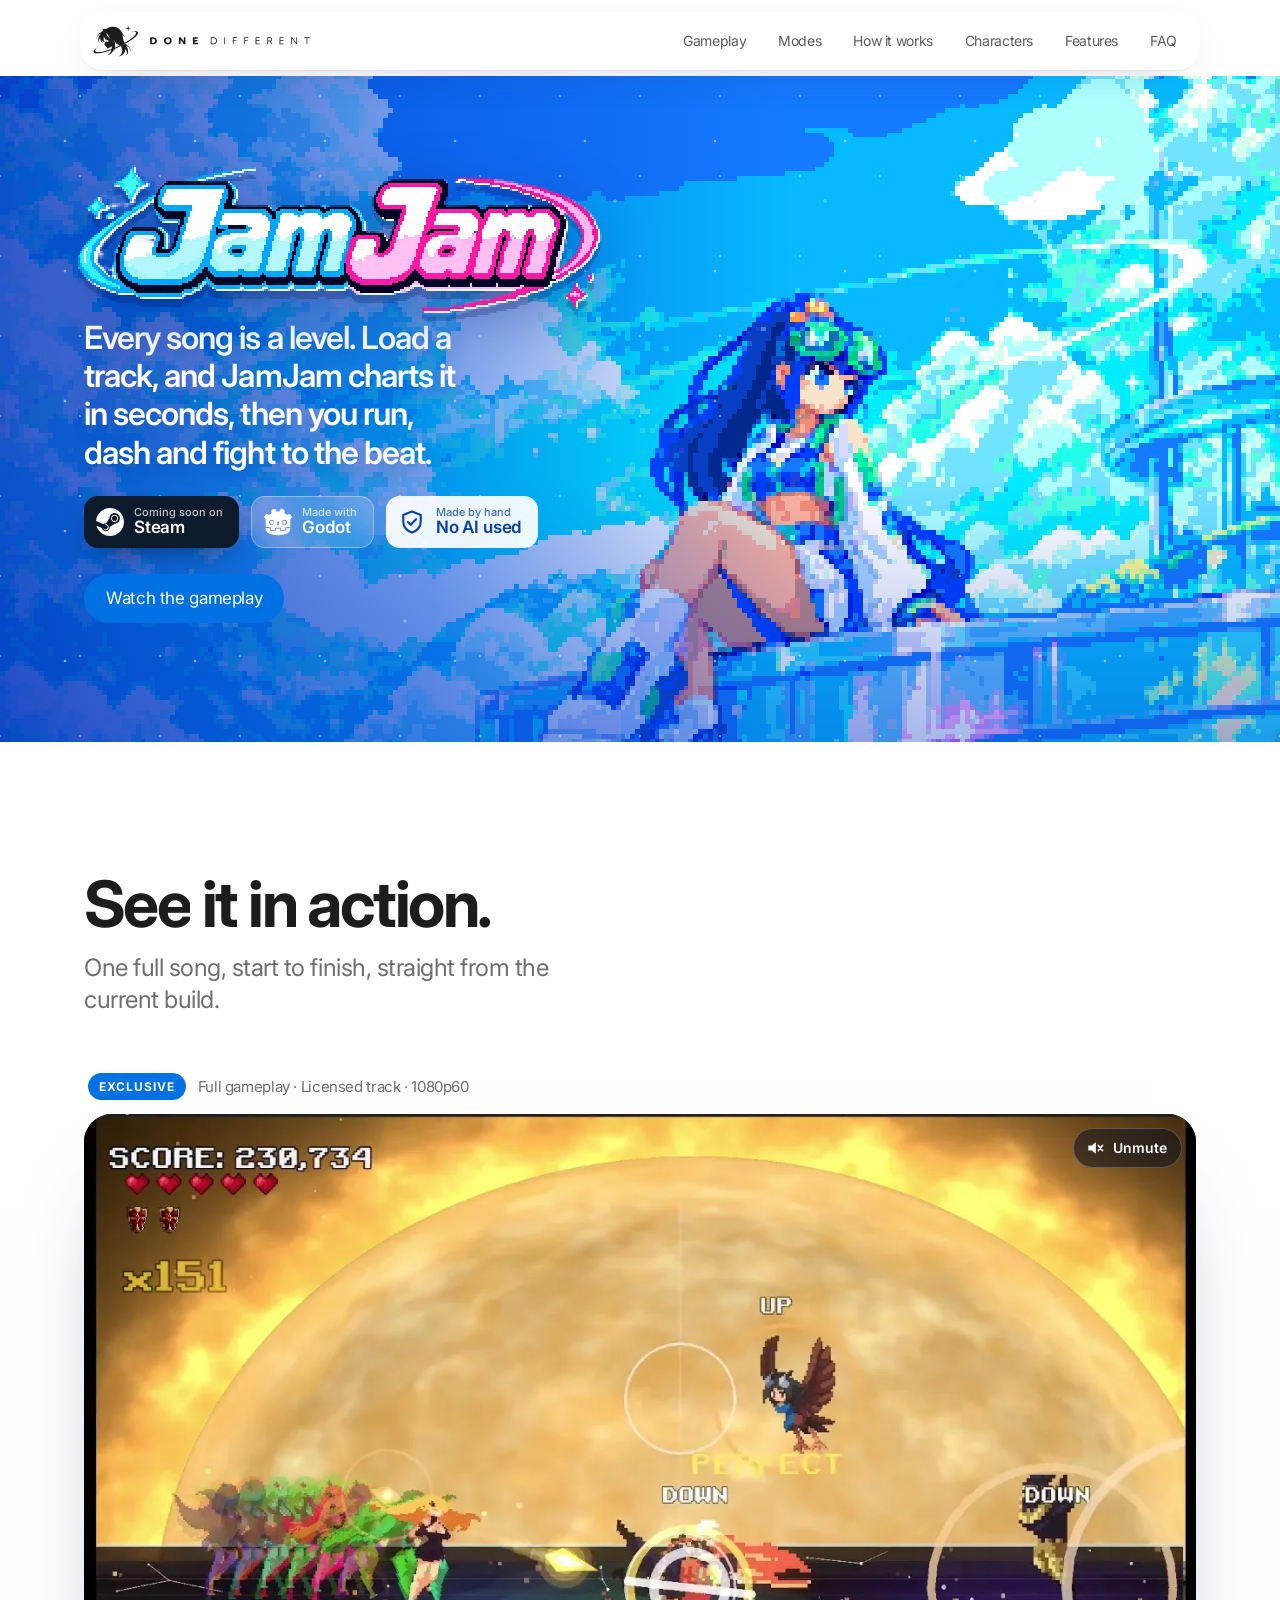
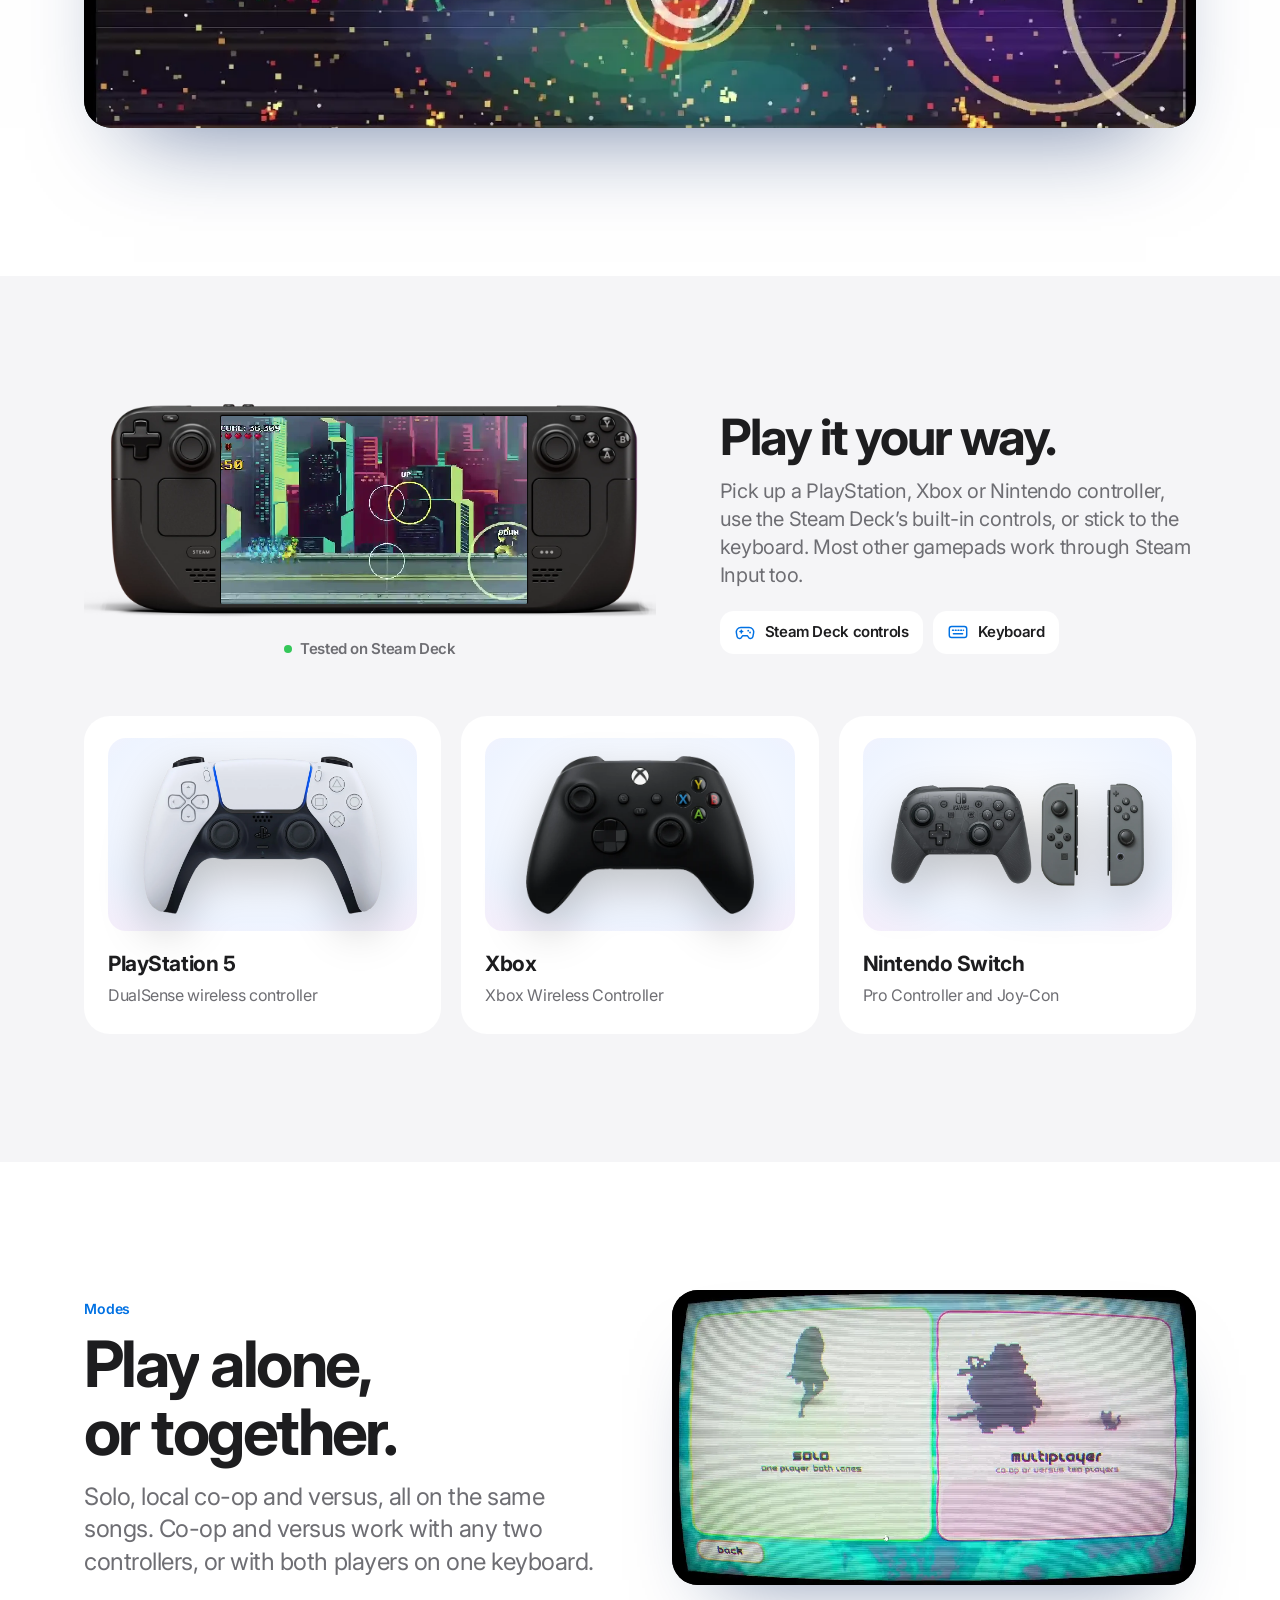
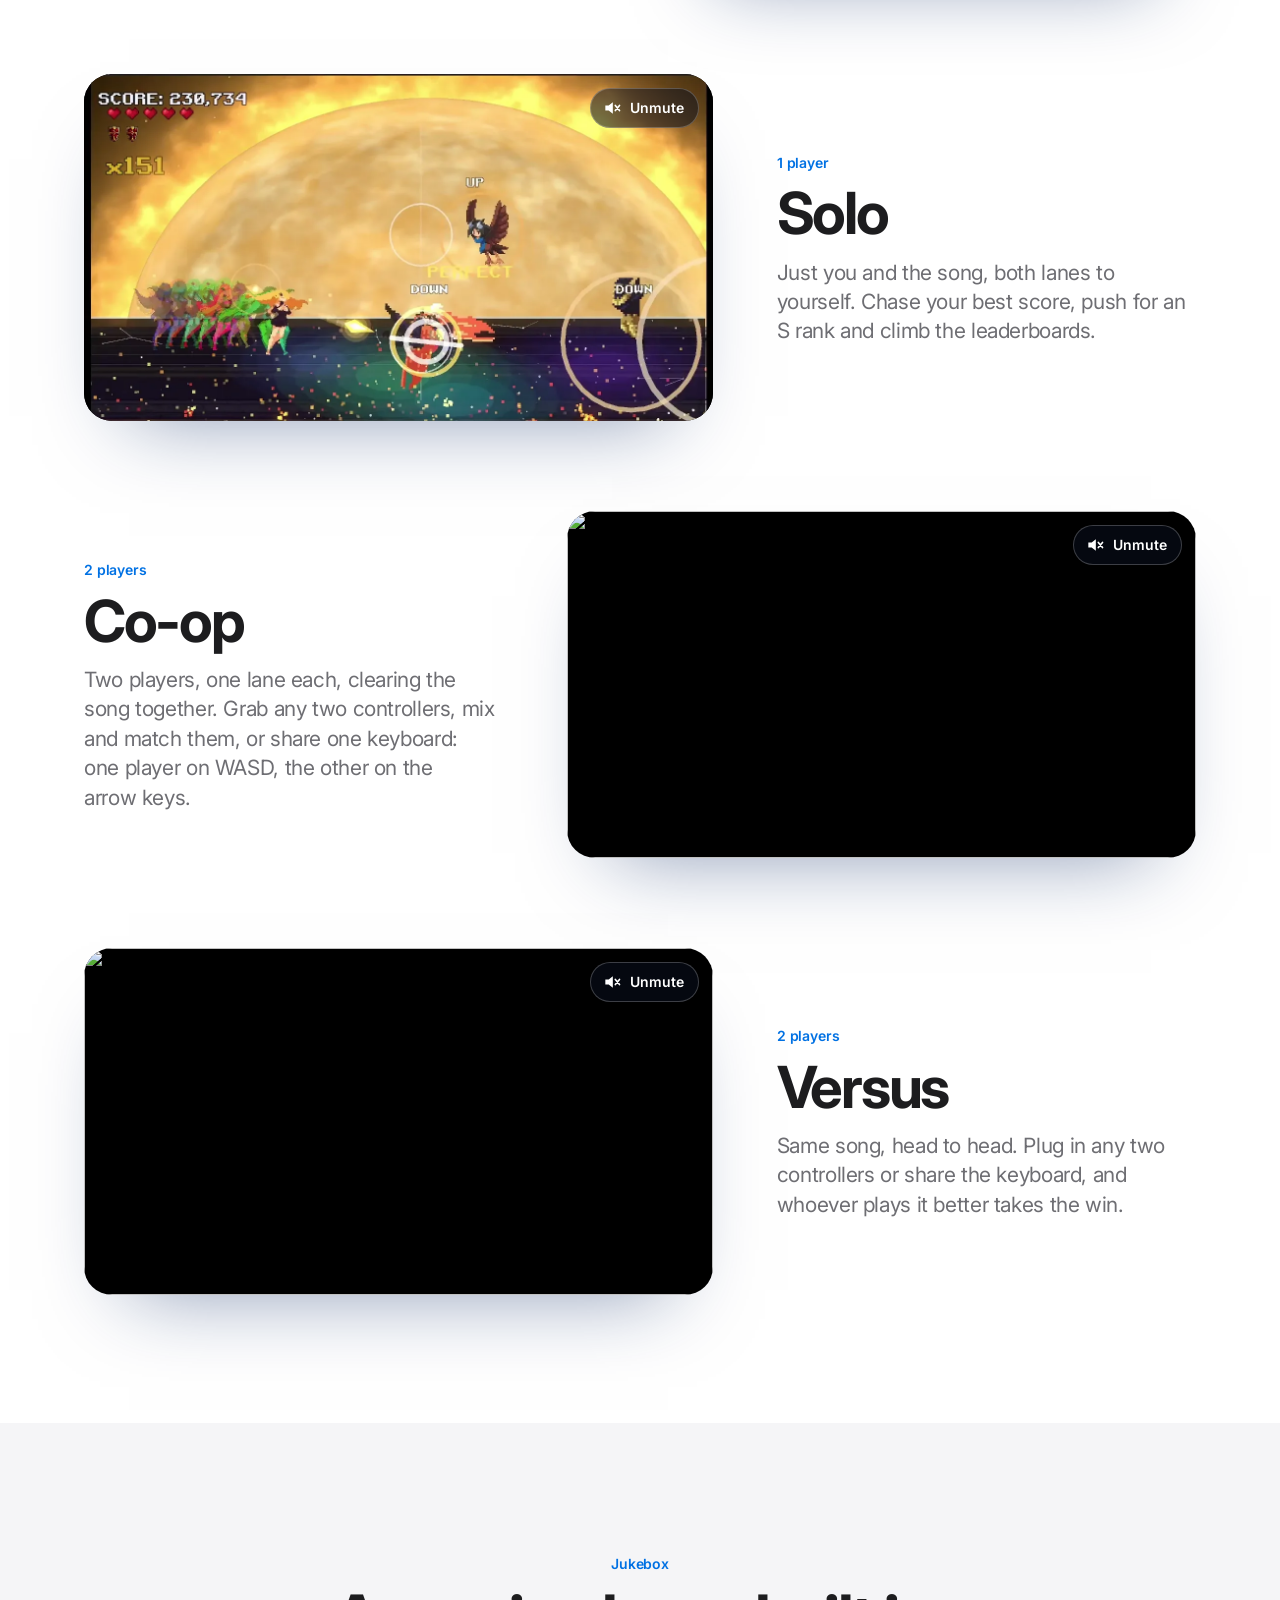
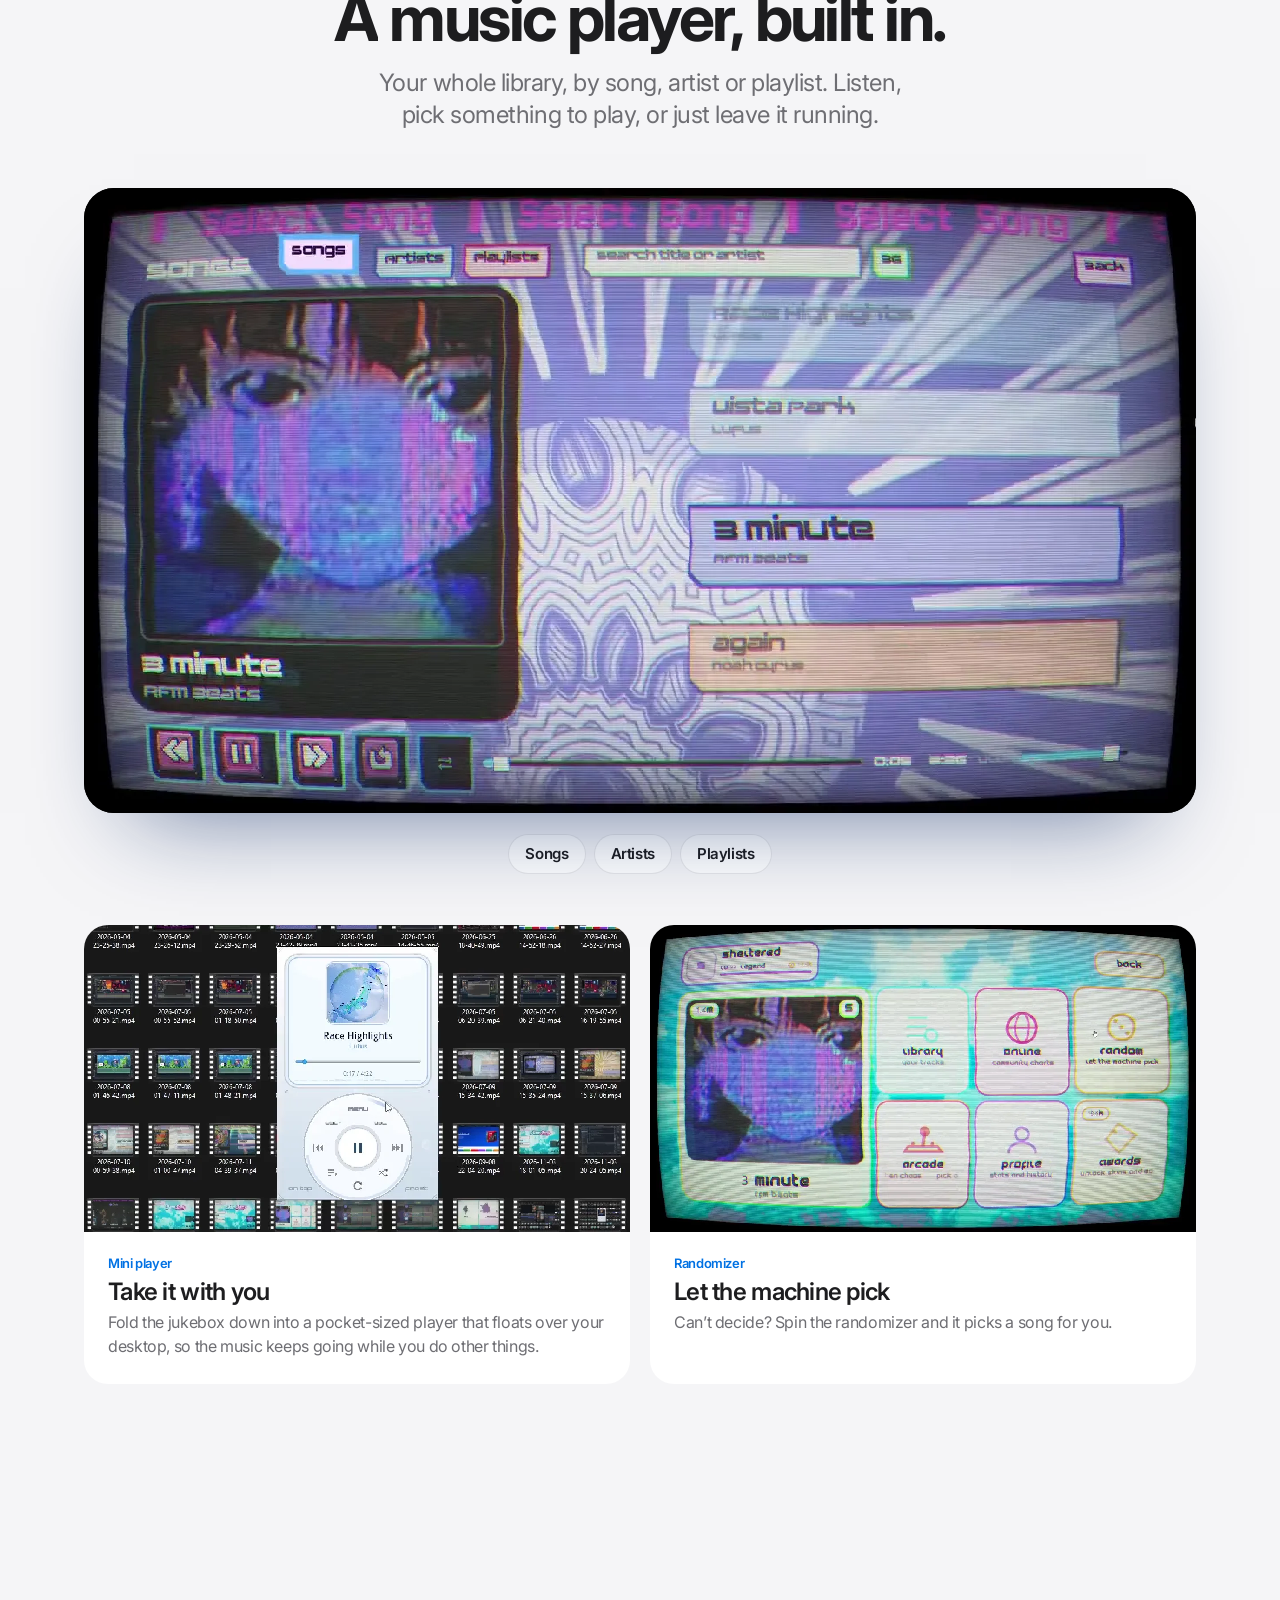
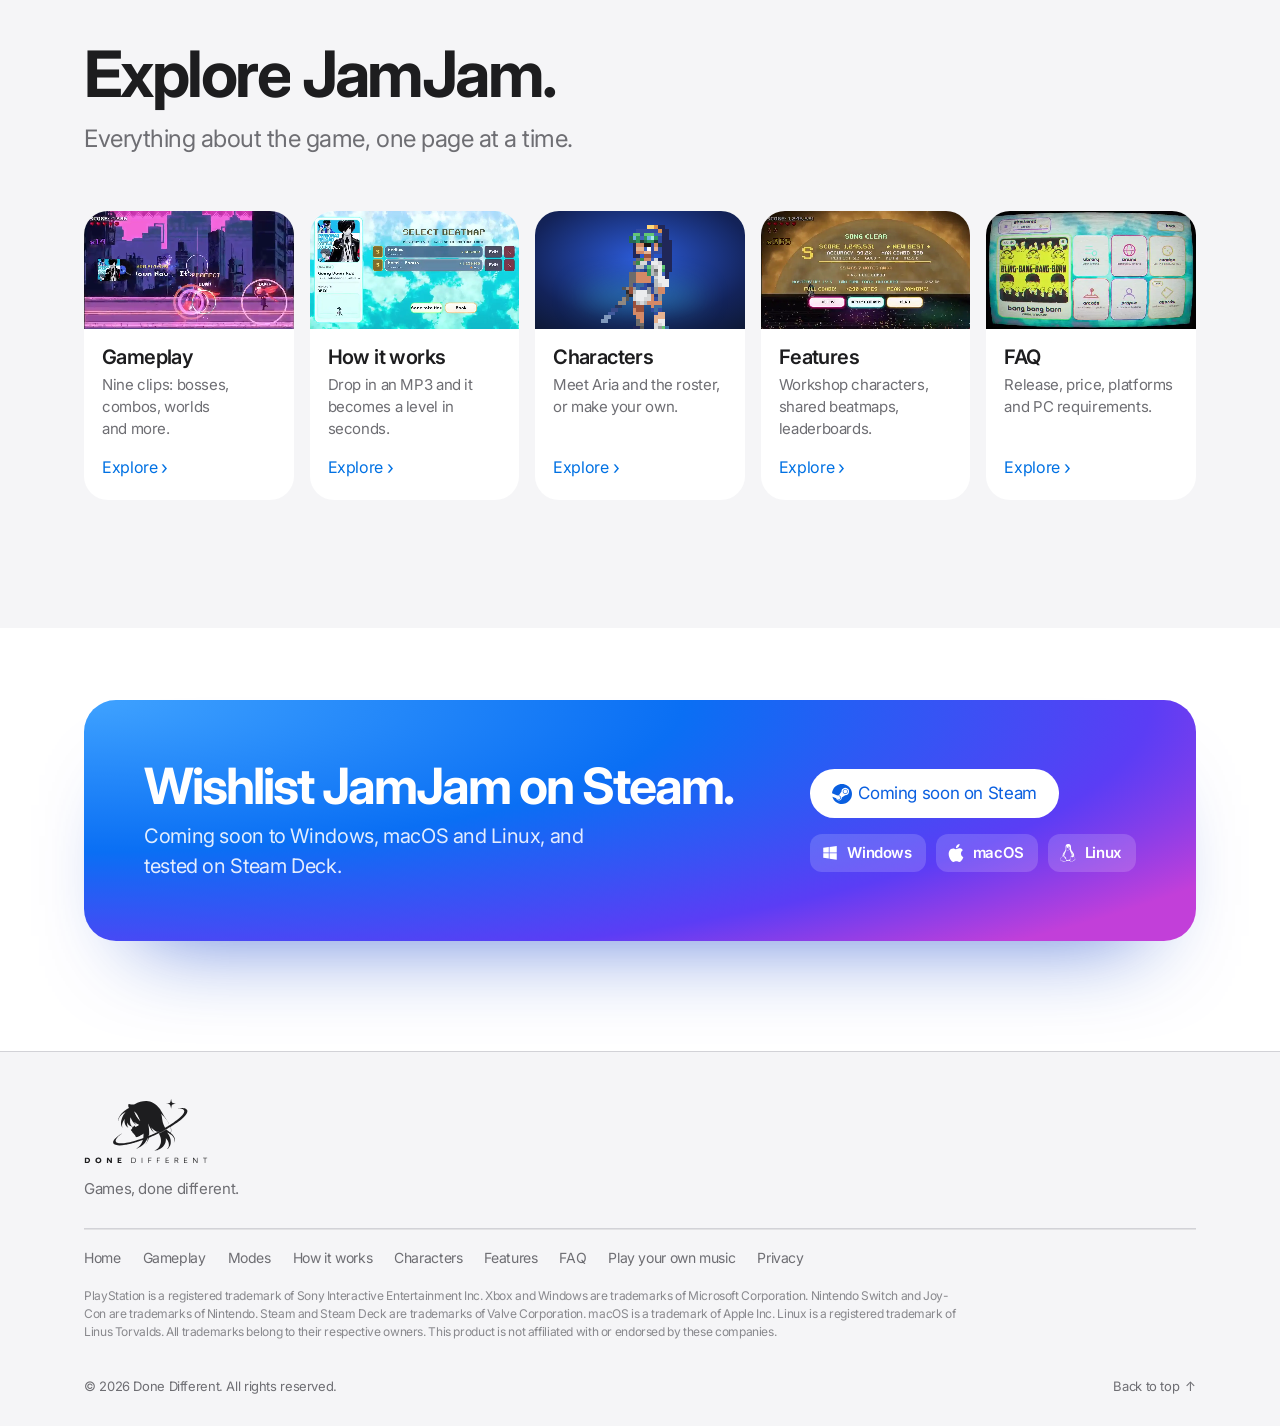
==== index.html @ 0b3f1ac6 "new homepage" ====
<!DOCTYPE html>
<html lang="en" dir="ltr">
<head>
<meta charset="utf-8">
<meta name="viewport" content="width=device-width, initial-scale=1">
<title>JamJam — Every song is a level | Done Different Games</title>
<meta property="og:locale" content="en_US"><script type="application/ld+json">{"@context": "https://schema.org", "@type": "VideoGame", "name": "JamJam", "url": "https://games.donedifferent.net/", "image": "https://games.donedifferent.net/og.png", "description": "JamJam is a rhythm runner where any song becomes a level. Drop in your MP3s and play. Coming soon to Steam for Windows, macOS and Linux.", "genre": ["Rhythm", "Runner"], "gamePlatform": ["Windows", "macOS", "Linux", "Steam Deck"], "operatingSystem": "Windows, macOS, Linux, SteamOS", "playMode": ["SinglePlayer", "CoOp", "MultiPlayer"], "author": {"@type": "Organization", "name": "Done Different", "url": "https://games.donedifferent.net/"}}</script><link rel="canonical" href="https://games.donedifferent.net/">
<meta name="theme-color" content="#0A6FF4">
<meta property="og:type" content="website">
<meta property="og:site_name" content="Done Different Games">
<meta property="og:url" content="https://games.donedifferent.net/">
<meta property="og:title" content="JamJam — Every song is a level | Done Different Games">
<meta property="og:description" content="JamJam is a rhythm runner where any song becomes a level. Drop in your MP3s and play. Coming soon to Steam for Windows, macOS and Linux.">
<meta property="og:image" content="https://games.donedifferent.net/og.png">
<meta property="og:image:width" content="1200">
<meta property="og:image:height" content="630">
<meta property="og:image:alt" content="JamJam key art with the Done Different logo">
<meta name="twitter:card" content="summary_large_image">
<meta name="twitter:title" content="JamJam — Every song is a level | Done Different Games">
<meta name="twitter:description" content="JamJam is a rhythm runner where any song becomes a level. Drop in your MP3s and play. Coming soon to Steam for Windows, macOS and Linux.">
<meta name="twitter:image" content="https://games.donedifferent.net/og.png">
<link rel="icon" type="image/png" href="/assets/cfc0f4f850.png">
<link rel="apple-touch-icon" href="/apple-touch-icon.png">
<meta name="description" content="JamJam is a rhythm runner where any song becomes a level. Drop in your MP3s and play. Coming soon to Steam for Windows, macOS and Linux.">
<link rel="preconnect" href="https://fonts.googleapis.com">
<link rel="preconnect" href="https://fonts.gstatic.com" crossorigin>
<link href="https://fonts.googleapis.com/css2?family=Inter:wght@400;500;600;700&family=Montserrat:wght@300;700&family=Tajawal:wght@500;700&display=swap" rel="stylesheet">
<link rel="stylesheet" href="/assets/g-0699cfd6b1.css">
<script>window.DD_SPY=[]</script><script>window.DD_MAIL={"url": ""}</script></head>
<body><svg width="0" height="0" style="position:absolute" aria-hidden="true"><defs><symbol id="dd-mark" viewBox="0 0 1567 1102"><path fill="currentColor" fill-rule="evenodd" d="M869.5 1084.1C868.9 1083.0 872.8 1080.0 875.0 1080.0C875.8 1080.0 877.8 1079.3 879.4 1078.5C880.9 1077.7 882.7 1077.0 883.4 1077.0C884.0 1077.0 888.3 1075.0 893.0 1072.7C931.2 1053.5 961.7 1020.9 981.4 978.2C998.2 941.7 1004.3 915.2 1004.4 878.5C1004.5 834.0 995.6 800.1 970.7 750.1L961.5 731.8L964.5 729.4C966.2 728.1 967.9 727.0 968.3 727.0C968.8 727.0 974.6 723.7 981.3 719.8C988.0 715.8 1015.1 701.7 1041.5 688.4C1067.9 675.2 1092.7 662.7 1096.5 660.7C1100.3 658.7 1107.1 655.5 1111.4 653.5C1119.1 650.1 1119.4 650.0 1121.9 651.7C1125.6 654.1 1141.4 666.4 1149.1 672.9C1156.5 679.2 1174.0 693.4 1190.2 706.4C1196.1 711.1 1201.8 715.0 1202.9 715.0C1205.3 715.0 1207.5 706.7 1209.5 689.3C1212.3 665.2 1211.0 640.1 1205.7 617.5C1201.2 598.4 1200.5 596.0 1199.2 596.0C1198.4 596.0 1195.1 597.6 1191.9 599.5C1188.6 601.4 1185.7 603.0 1185.5 603.0C1185.3 603.0 1180.6 605.7 1175.1 609.0C1169.5 612.3 1164.8 615.0 1164.5 615.0C1164.3 615.0 1160.8 616.9 1156.8 619.3C1152.8 621.7 1148.8 623.9 1148.0 624.3C1147.2 624.7 1145.6 625.6 1144.5 626.3C1143.4 627.0 1139.3 629.3 1135.5 631.5C1131.6 633.7 1127.6 636.0 1126.5 636.7C1125.4 637.4 1123.8 638.2 1123.0 638.6C1122.2 639.0 1115.7 642.8 1108.5 647.0C1095.9 654.4 1081.3 662.5 1062.5 672.5C1040.9 683.9 1036.3 686.4 1033.5 688.0C1031.8 689.0 1026.5 691.9 1021.5 694.5C1016.5 697.1 1009.3 701.0 1005.3 703.1C1001.3 705.3 980.9 715.6 959.8 726.1C924.0 744.0 905.5 752.8 873.5 767.0C866.4 770.2 856.2 774.8 851.0 777.3C838.0 783.4 833.0 785.6 822.5 790.0C817.6 792.1 805.2 797.4 795.0 801.8C784.8 806.2 772.5 811.5 767.5 813.5C755.3 818.5 754.2 819.3 753.4 823.7C753.1 825.8 752.2 829.5 751.5 832.0C750.8 834.5 749.5 839.2 748.6 842.5C747.7 845.8 746.3 850.1 745.5 852.0C744.8 853.9 742.8 859.1 741.0 863.5C739.3 867.9 737.3 872.7 736.5 874.2C735.7 875.6 735.0 877.4 735.0 878.1C735.0 879.9 722.0 905.6 715.9 915.8C708.4 928.3 700.5 939.2 692.8 947.4C684.9 955.8 683.1 955.8 689.6 947.4C701.5 932.3 715.1 906.8 721.0 889.0C722.6 883.9 723.5 881.0 727.4 867.5C730.0 858.6 735.0 833.9 735.0 830.0C735.0 827.4 732.6 827.5 727.6 830.3C724.2 832.3 723.3 833.6 719.8 842.5C696.5 901.8 654.7 953.5 596.5 995.1C583.0 1004.7 534.2 1032.0 530.5 1032.0C530.2 1032.0 527.6 1033.1 524.7 1034.5C519.7 1037.0 507.7 1041.8 497.7 1045.5C494.4 1046.6 492.5 1046.9 491.8 1046.2C491.3 1045.7 491.2 1045.0 491.7 1044.7C492.1 1044.5 496.6 1042.1 501.5 1039.5C550.5 1013.7 591.3 966.8 616.1 908.0C621.6 894.8 631.4 866.0 630.6 865.2C630.0 864.7 624.1 866.5 609.0 871.9C591.3 878.1 565.0 887.2 551.0 891.9C536.8 896.7 528.5 899.3 504.5 906.5C497.9 908.5 491.4 910.5 490.0 911.0C488.6 911.5 484.4 912.8 480.5 913.9C476.6 915.0 465.2 918.4 455.0 921.4C444.8 924.4 434.7 927.3 432.5 927.9C430.3 928.4 423.3 930.3 417.0 931.9C364.7 945.8 336.2 952.5 306.0 957.9C296.9 959.5 280.7 962.5 270.0 964.5C227.2 972.3 185.0 976.4 147.5 976.4C99.9 976.3 73.8 972.0 50.8 960.4C26.4 948.1 18.0 936.3 18.0 914.1C18.0 898.1 20.9 889.3 32.1 871.3C46.2 848.8 83.0 812.3 113.8 790.2C116.4 788.3 123.0 783.5 128.5 779.5C164.9 753.1 197.3 731.9 198.9 733.5C199.2 733.9 199.0 734.4 198.4 734.8C180.5 747.1 142.0 777.6 128.0 790.6C123.9 794.5 118.3 799.6 115.7 802.0C113.0 804.4 106.7 811.4 101.6 817.4C76.9 846.8 66.4 872.1 71.3 890.0C76.5 908.8 92.7 920.8 122.5 928.0C142.8 932.9 149.7 933.5 185.5 933.4C219.8 933.2 230.6 932.5 267.0 927.6C299.9 923.2 355.4 912.0 399.5 900.8C403.9 899.7 409.8 898.2 412.5 897.5C415.2 896.8 421.3 895.2 426.0 893.8C430.7 892.4 437.4 890.5 441.0 889.5C455.8 885.4 490.5 875.1 501.5 871.5C503.7 870.8 510.2 868.7 516.0 866.9C531.4 862.2 575.2 847.7 585.0 844.0C589.7 842.3 595.3 840.3 597.5 839.5C604.4 837.2 616.4 833.0 618.5 832.1C619.6 831.6 623.6 830.2 627.5 829.0C641.3 824.5 640.4 825.8 642.0 807.5C644.7 777.4 645.0 771.3 644.9 753.2C644.7 731.9 644.3 730.6 639.2 735.2C636.4 737.8 621.9 748.1 609.0 756.7C604.9 759.4 595.2 765.2 587.5 769.5C579.8 773.7 573.0 777.6 572.5 778.0C570.0 779.9 541.0 794.4 531.4 798.5C514.0 805.9 503.5 808.1 496.1 806.0C487.5 803.6 483.4 798.4 476.9 782.2C470.1 764.9 465.3 758.7 453.8 751.9C446.8 747.8 443.0 743.1 443.0 738.6C443.0 734.0 441.3 732.2 432.0 727.5C421.8 722.2 419.0 718.4 419.0 709.4C418.9 701.5 416.0 696.7 403.1 683.5C390.4 670.7 383.0 661.1 383.0 657.4C383.0 656.2 384.1 654.5 385.4 653.7C393.4 648.4 405.2 635.8 409.9 627.5C415.2 618.2 417.5 605.6 415.1 599.5C414.1 597.1 415.5 594.0 417.5 594.0C419.9 594.0 439.8 587.2 442.7 585.3C452.6 579.2 457.1 573.0 451.7 573.0C450.4 573.0 448.9 573.5 448.2 574.2C446.2 576.2 445.7 574.3 447.2 569.8C449.1 564.1 450.8 564.0 458.9 569.4C465.6 573.8 465.9 574.2 468.9 581.9C470.6 586.3 472.0 591.3 472.0 593.0C472.0 597.5 473.6 597.5 485.6 593.4C497.9 589.3 509.1 583.9 516.5 578.6C519.2 576.6 522.1 575.0 522.9 575.0C525.5 575.0 537.5 566.1 542.3 560.6C545.0 557.5 548.5 554.6 550.5 553.9C552.4 553.2 554.0 552.0 554.0 551.3C554.0 549.8 553.5 549.6 539.0 544.3C514.8 535.6 484.8 518.3 463.3 500.8C452.2 491.8 451.0 493.2 459.5 505.6C466.4 515.7 484.2 535.5 491.0 540.5C496.1 544.3 497.5 547.9 493.5 547.2C490.7 546.7 471.1 534.7 462.2 528.1C454.9 522.6 434.2 501.6 424.7 489.9C408.7 470.4 388.6 431.6 379.4 402.6C377.3 395.7 375.8 400.0 370.4 430.5C367.9 444.1 367.7 447.9 367.6 471.0C367.5 488.7 367.9 498.3 368.8 502.5C375.0 530.7 377.6 539.5 383.0 550.5C388.3 561.2 400.6 578.4 406.6 583.3C414.1 589.6 405.3 589.8 386.5 584.0C351.9 573.1 324.3 546.7 313.3 514.1C307.4 496.4 306.8 498.1 307.4 529.8C307.8 551.3 308.3 558.1 309.9 565.0C314.0 582.9 320.3 597.4 327.7 606.1C334.9 614.6 332.5 615.5 321.6 608.3C301.8 595.4 288.0 581.1 276.3 561.5C263.7 540.2 258.6 525.8 254.4 499.9C252.8 489.7 252.9 454.6 254.6 440.8C255.4 434.8 254.1 434.6 250.3 440.3C248.8 442.7 244.1 449.8 239.9 456.1C215.2 493.0 202.0 531.9 202.0 567.5C202.0 582.7 203.7 590.4 209.5 602.3C213.8 611.2 213.4 613.3 208.3 607.5C200.0 598.0 189.4 577.0 185.2 562.0C179.2 540.5 178.3 505.3 182.9 480.0C187.2 456.7 197.1 423.2 204.6 406.2C205.9 403.2 207.0 400.4 207.0 399.9C207.0 398.5 217.1 377.1 221.0 370.1C224.2 364.4 229.4 355.0 233.4 347.6C237.3 340.4 250.7 320.7 261.2 306.7C274.0 289.6 273.8 289.4 256.1 300.5C222.5 321.6 204.5 335.5 181.7 357.9C162.1 377.1 154.0 388.1 142.9 410.0C131.7 432.2 127.3 455.4 130.3 476.4C131.4 483.6 129.9 483.2 127.4 475.7C126.0 471.6 125.6 467.4 125.7 455.0C125.8 435.4 128.3 423.7 136.9 402.5C138.3 399.2 145.0 385.7 147.2 382.0C158.6 362.4 169.7 346.0 179.3 334.5C185.7 326.8 211.0 299.2 212.0 298.8C212.4 298.6 218.5 293.2 225.6 286.8C251.3 263.5 287.9 237.0 324.0 215.5C333.1 210.1 341.1 205.1 341.9 204.4C343.1 203.3 342.9 202.2 340.5 196.8C329.8 173.1 327.1 146.4 333.9 132.5C337.3 125.7 339.5 124.1 343.2 126.1C347.8 128.6 368.8 133.3 383.0 135.0C393.6 136.3 420.8 136.3 436.2 135.0L448.0 134.0L460.7 127.0C541.4 82.9 631.9 59.4 709.0 62.4C753.9 64.2 799.1 76.0 836.7 95.6C875.2 115.7 898.7 132.8 928.6 162.5C947.4 181.2 958.6 194.5 975.6 218.6C989.9 238.9 1012.5 275.0 1026.3 299.4C1031.2 308.3 1036.5 317.3 1038.0 319.5C1039.5 321.7 1046.1 332.5 1052.8 343.5C1066.5 366.2 1096.2 411.4 1107.6 426.9C1132.3 460.4 1153.7 495.3 1162.6 516.5C1166.5 525.9 1167.2 527.9 1166.8 529.6C1166.3 532.3 1164.8 531.8 1163.8 528.5C1158.8 512.2 1135.1 472.0 1114.7 445.2C1100.8 427.0 1096.6 421.6 1091.7 416.3C1088.8 413.1 1083.7 407.4 1080.5 403.5C1072.5 394.0 1055.6 374.9 1043.5 361.8C1029.9 347.0 1019.4 335.4 1013.9 328.9C1011.3 325.9 1008.9 323.8 1008.5 324.2C1007.7 325.0 1008.3 327.2 1013.6 345.5C1014.9 349.9 1017.7 362.3 1019.9 373.0C1023.6 391.7 1024.7 398.8 1030.5 443.0C1035.6 481.6 1044.3 516.5 1056.7 548.0C1063.3 564.7 1084.8 607.1 1089.7 613.0C1090.6 614.0 1150.7 578.8 1178.7 560.8C1184.1 557.3 1189.4 554.0 1190.5 553.4C1198.8 548.7 1245.0 518.1 1272.5 499.1C1289.8 487.2 1331.7 456.4 1340.0 449.5C1344.1 446.1 1350.2 441.1 1353.6 438.4C1406.4 395.8 1447.4 354.3 1464.7 325.9C1482.8 296.4 1487.1 280.9 1482.7 262.3C1478.8 246.2 1464.9 232.4 1445.0 224.7C1432.2 219.8 1423.5 217.3 1414.0 215.9C1411.0 215.5 1405.8 214.6 1402.5 214.0C1399.2 213.4 1380.8 212.7 1361.5 212.3C1341.9 211.9 1328.3 211.3 1330.5 210.9C1358.5 205.9 1415.9 203.5 1449.4 206.1C1465.1 207.3 1480.9 209.9 1491.5 213.0C1495.3 214.2 1499.9 215.5 1501.7 215.9C1507.1 217.3 1522.2 225.1 1527.8 229.3C1538.2 237.1 1547.1 251.7 1549.1 264.1C1554.7 297.7 1525.3 348.0 1467.9 403.0C1459.0 411.5 1449.4 420.5 1446.4 423.0C1443.5 425.5 1433.3 434.1 1423.8 442.1C1414.3 450.1 1394.6 465.5 1380.0 476.3C1365.4 487.1 1350.6 498.1 1347.0 500.7C1340.6 505.5 1294.4 536.1 1269.0 552.5C1253.1 562.8 1221.0 582.5 1212.7 587.1C1209.6 588.8 1205.8 591.4 1204.4 592.7L1201.7 595.1L1203.9 596.6C1205.0 597.4 1206.0 599.1 1206.0 600.3C1206.0 601.5 1206.6 604.5 1207.4 607.0C1213.6 626.8 1215.2 636.8 1215.8 660.0C1216.3 683.2 1215.3 696.0 1211.5 710.3C1210.1 715.6 1209.0 720.5 1209.0 721.0C1209.0 721.5 1212.9 725.6 1217.8 730.2C1239.9 751.1 1253.5 766.3 1263.8 781.9C1284.6 813.1 1290.5 830.3 1290.4 859.0C1290.3 875.9 1290.2 876.3 1285.2 892.5C1281.9 903.4 1273.9 918.1 1268.7 923.3C1264.6 927.3 1264.3 925.9 1267.9 920.0C1269.6 917.2 1271.0 914.8 1271.0 914.5C1271.0 914.3 1272.3 911.3 1274.0 907.8C1279.8 895.5 1280.2 893.4 1280.7 876.0C1281.4 852.9 1279.6 845.1 1266.8 818.0C1260.6 804.7 1253.9 795.8 1238.1 779.7C1225.5 766.8 1217.2 759.5 1207.2 752.6C1198.1 746.3 1167.0 727.6 1155.0 721.3C1148.7 717.9 1142.1 714.4 1140.3 713.4C1136.2 711.0 1135.0 712.2 1137.8 715.9C1139.7 718.4 1158.3 748.8 1164.3 759.0C1168.2 765.8 1176.5 782.8 1186.2 804.0C1189.8 811.8 1190.8 814.3 1192.6 820.5C1193.5 823.8 1194.9 828.3 1195.6 830.5C1196.2 832.7 1197.5 837.2 1198.3 840.5C1199.2 843.8 1200.3 848.3 1200.9 850.6C1207.1 874.4 1208.7 923.3 1204.0 943.5C1196.9 973.6 1192.3 984.9 1178.6 1006.0C1168.8 1021.1 1161.9 1029.1 1151.1 1038.2C1141.3 1046.4 1135.6 1049.9 1134.3 1048.6C1133.9 1048.2 1134.0 1047.6 1134.5 1047.2C1136.9 1045.5 1147.9 1032.1 1150.7 1027.4C1162.5 1007.8 1167.0 990.6 1167.0 964.3C1167.0 931.5 1158.7 903.4 1139.2 870.5C1129.2 853.7 1106.5 825.3 1104.5 827.2C1104.1 827.6 1104.4 835.7 1105.0 845.2C1106.1 860.4 1106.1 864.3 1104.6 877.0C1102.6 894.3 1099.0 912.6 1095.5 922.5C1074.3 983.1 1027.7 1030.9 961.5 1059.9C958.8 1061.1 955.1 1062.7 953.5 1063.4C951.9 1064.2 948.7 1065.4 946.5 1066.3C944.3 1067.1 940.7 1068.5 938.5 1069.3C934.6 1070.8 927.0 1073.2 922.0 1074.4C920.6 1074.8 916.1 1076.0 912.0 1077.1C904.4 1079.1 895.6 1080.8 880.0 1083.5C869.8 1085.3 870.3 1085.2 869.5 1084.1ZM742.5 783.9C743.9 782.6 744.5 757.1 743.2 755.8C742.5 755.1 741.9 756.0 741.5 758.6C740.5 764.5 737.1 781.2 736.4 783.9C735.7 786.1 735.9 786.2 738.6 785.6C740.2 785.2 742.0 784.4 742.5 783.9ZM765.8 775.5C768.7 774.1 771.2 773.0 771.5 773.0C773.5 773.0 854.1 736.7 869.0 729.0C872.0 727.5 884.2 721.8 896.0 716.4C919.2 705.9 952.3 689.3 952.8 687.9C953.0 687.4 954.0 687.0 955.0 687.0C956.0 687.0 957.2 686.5 957.5 686.0C958.3 684.7 955.5 684.7 953.2 686.0C950.7 687.3 940.7 691.7 932.0 695.3L924.5 698.3L916.5 695.5C906.8 692.1 898.7 688.2 889.7 682.4C879.1 675.6 857.1 659.0 848.2 651.1C840.7 644.5 819.3 621.5 810.7 610.8C806.9 606.0 804.1 604.4 805.5 607.8C805.9 608.7 807.3 612.9 808.7 617.0C814.3 633.8 820.7 648.1 828.9 661.8C832.1 667.2 836.5 674.7 838.8 678.7C844.4 688.3 857.0 705.1 864.3 712.7C867.5 716.1 870.0 719.4 869.8 720.1C868.9 722.7 849.1 704.5 828.2 681.8C808.4 660.2 784.1 622.2 764.7 582.5C757.2 567.2 750.0 551.3 750.0 549.9C750.0 549.5 748.6 546.2 747.0 542.7C745.4 539.1 744.0 535.7 744.0 535.2C744.0 534.7 743.3 533.6 742.4 532.9C740.9 531.7 740.8 531.9 741.2 535.5C741.5 537.7 742.7 543.8 744.0 549.0C746.6 560.2 748.8 572.5 750.0 583.0C750.5 587.1 751.4 593.2 751.9 596.5C756.8 626.1 757.9 637.0 761.1 691.9C762.3 712.4 761.7 739.0 759.3 769.9C758.9 774.9 759.1 778.0 759.7 778.0C760.2 778.0 763.0 776.9 765.8 775.5ZM576.0 470.9C575.5 469.2 574.7 467.3 574.2 466.7C573.7 466.0 572.3 463.0 571.0 460.0C569.8 457.0 567.7 452.2 566.4 449.5C560.7 436.9 558.0 430.8 558.0 430.4C558.0 430.1 555.1 423.9 551.6 416.7C548.1 409.4 544.3 401.5 543.2 399.0C542.1 396.5 539.3 390.2 537.0 385.0C534.6 379.8 532.4 375.1 532.0 374.5C531.6 373.9 528.6 368.6 525.5 362.5C507.8 328.6 491.3 307.1 468.7 288.3C464.2 284.5 459.8 280.7 458.8 279.8C457.8 278.8 456.5 278.0 456.0 278.0C452.6 278.0 459.4 300.8 469.1 321.7C471.2 326.3 473.9 332.3 475.2 335.2C478.6 343.3 488.7 362.4 493.4 369.8C495.8 373.5 498.7 378.3 499.8 380.6C504.2 389.3 530.1 423.7 546.4 442.5C552.5 449.6 568.6 467.4 572.7 471.7C575.8 474.9 577.0 474.6 576.0 470.9ZM1211.7 215.8C1211.4 214.5 1209.9 205.8 1208.5 196.5C1205.4 176.4 1200.3 157.4 1195.2 147.0C1191.7 139.8 1191.2 139.3 1184.5 135.8C1173.1 129.7 1147.9 122.6 1130.0 120.5C1121.1 119.5 1119.0 118.9 1119.0 117.5C1119.0 116.6 1120.7 115.9 1123.8 115.5C1133.9 114.2 1153.7 109.7 1165.8 106.1C1180.9 101.5 1185.4 99.6 1189.8 96.3C1197.6 90.4 1206.3 62.8 1210.4 31.1C1211.3 24.2 1212.3 18.4 1212.6 18.1C1213.7 17.0 1215.0 20.7 1215.0 25.0C1215.0 34.1 1221.3 65.0 1225.4 76.5C1231.0 92.4 1233.3 95.6 1242.0 100.0C1252.0 105.1 1288.9 114.9 1298.3 115.0C1300.0 115.1 1302.8 115.7 1304.5 116.4L1307.5 117.8L1305.0 118.7C1303.6 119.3 1299.6 120.0 1296.0 120.4C1270.6 123.2 1239.3 133.7 1233.1 141.6C1225.8 150.8 1216.9 186.0 1214.8 213.9C1214.5 217.9 1212.5 219.1 1211.7 215.8Z"/></symbol><symbol id="dd-word" viewBox="0 0 2555 150"><path fill="currentColor" fill-rule="evenodd" d="M278.0 131.1C258.5 126.0 242.4 110.9 236.8 92.6C234.3 84.3 233.9 69.8 236.0 61.0C243.9 27.8 283.1 9.3 319.8 21.6C333.7 26.2 348.6 39.2 353.8 51.2C359.7 65.2 359.1 87.4 352.4 101.7C349.4 108.0 339.2 118.8 331.7 123.7C319.0 132.0 294.2 135.4 278.0 131.1ZM18.7 130.3C17.7 129.4 17.8 21.0 18.8 21.0C39.9 20.5 76.7 21.0 80.9 21.9C90.5 23.9 104.1 31.1 110.6 37.6C136.4 63.4 128.9 107.2 96.0 123.4C82.3 130.1 76.4 131.0 46.0 131.0C31.4 131.0 19.0 130.7 18.7 130.3ZM473.2 129.7C472.1 128.4 472.4 22.8 473.5 21.0C474.0 20.2 497.1 20.6 499.7 21.5C501.1 22.0 515.9 41.6 526.5 57.0C536.7 71.9 546.8 85.3 548.6 86.3C549.8 87.0 550.0 82.5 550.0 54.6C550.0 16.3 548.5 19.8 564.7 20.2L575.5 20.5L575.5 75.5L575.5 130.5L563.3 130.8C554.3 131.0 550.9 130.7 550.1 129.8C547.4 126.4 524.8 95.5 519.5 88.0C507.9 71.3 500.7 62.0 499.5 62.0C498.4 62.0 498.1 68.5 498.1 95.6C498.1 114.0 497.8 129.6 497.5 130.1C496.5 131.5 474.4 131.2 473.2 129.7ZM693.7 129.6C693.4 128.7 693.1 104.3 693.0 75.2C693.0 30.7 693.2 22.1 694.4 21.1C696.5 19.3 768.5 19.7 770.0 21.5C770.7 22.3 771.0 26.4 770.8 32.1L770.5 41.5L746.5 41.8C733.3 41.9 722.2 42.4 721.7 42.9C720.7 43.9 720.2 60.7 721.1 62.2C721.5 62.8 730.7 63.5 743.1 63.8L764.5 64.5L764.5 74.5L764.5 84.5L743.0 85.0L721.5 85.5L720.9 95.5C720.6 101.0 720.6 106.1 720.8 106.8C721.1 107.7 727.1 108.0 746.0 108.0C766.0 108.0 771.0 108.3 771.9 109.4C772.7 110.3 773.0 114.2 772.8 120.6L772.5 130.5L733.4 130.8C699.7 131.0 694.1 130.8 693.7 129.6ZM975.7 130.3C974.3 129.0 974.9 23.3 976.2 22.3C978.5 20.4 1015.5 19.8 1025.0 21.4C1055.5 26.6 1073.1 46.1 1073.2 74.9C1073.3 99.3 1060.8 118.3 1039.8 125.7C1026.8 130.3 1021.4 131.0 998.5 131.0C986.3 131.0 976.0 130.7 975.7 130.3ZM1190.5 130.0C1189.5 128.3 1189.1 24.7 1190.2 22.8C1191.3 20.6 1199.2 20.3 1200.9 22.4C1201.7 23.3 1201.9 38.5 1201.8 77.1L1201.5 130.5L1196.3 130.8C1193.4 131.0 1190.9 130.6 1190.5 130.0ZM1325.1 129.6C1324.3 128.7 1324.1 113.5 1324.2 74.9L1324.5 21.5L1356.0 21.0C1373.3 20.7 1388.3 20.8 1389.2 21.2C1391.7 22.4 1392.4 25.8 1390.6 28.5L1389.0 31.0L1363.5 31.0C1346.5 31.0 1337.9 31.4 1337.5 32.1C1336.6 33.5 1336.6 67.6 1337.5 68.9C1337.9 69.6 1345.8 70.0 1360.4 70.0C1384.1 70.0 1385.0 70.2 1385.0 75.0C1385.0 79.8 1384.1 80.0 1361.2 80.0C1348.1 80.0 1339.1 80.4 1337.9 81.1C1336.0 82.1 1335.9 83.1 1336.1 105.5C1336.1 118.4 1335.9 129.3 1335.5 129.9C1334.6 131.5 1326.5 131.2 1325.1 129.6ZM1503.5 129.8C1503.2 129.1 1503.1 104.4 1503.2 75.0L1503.5 21.5L1536.0 21.5L1568.5 21.5L1568.8 25.1C1569.0 27.2 1568.6 29.1 1567.7 29.8C1566.8 30.6 1558.1 31.1 1540.4 31.2L1514.5 31.5L1514.3 49.0C1514.3 58.6 1514.4 67.3 1514.7 68.2C1515.1 69.8 1517.3 70.0 1539.3 70.2L1563.5 70.5L1563.5 75.0L1563.5 79.5L1539.8 80.0C1526.8 80.3 1515.8 80.8 1515.4 81.2C1515.0 81.6 1514.5 92.4 1514.3 105.2C1514.1 118.0 1513.7 129.1 1513.5 129.8C1513.2 130.5 1511.3 131.0 1508.5 131.0C1505.8 131.0 1503.7 130.5 1503.5 129.8ZM1683.6 130.1C1682.5 128.4 1682.9 22.7 1684.0 21.6C1685.4 20.2 1748.9 20.6 1750.7 22.1C1752.5 23.7 1752.3 26.4 1750.2 28.9C1748.6 30.9 1747.6 31.0 1722.0 31.3L1695.5 31.5L1695.2 48.9C1695.0 61.2 1695.3 66.7 1696.1 67.7C1697.1 68.9 1701.4 69.1 1720.8 68.9C1739.8 68.8 1744.4 69.0 1745.1 70.1C1746.3 72.0 1746.2 74.7 1745.0 77.1C1744.0 78.9 1742.6 79.0 1720.7 79.0C1703.9 79.0 1697.1 79.3 1696.2 80.2C1694.7 81.7 1694.5 116.7 1696.0 119.0C1696.8 120.3 1701.1 120.5 1724.2 120.5L1751.5 120.5L1752.4 123.2C1753.1 125.1 1753.0 126.7 1752.2 128.5L1751.0 131.0L1717.6 131.0C1699.2 131.0 1683.9 130.6 1683.6 130.1ZM1868.6 129.5C1867.7 127.0 1867.9 23.7 1868.9 22.1C1869.6 21.1 1874.4 20.8 1893.1 20.9C1915.0 21.1 1916.9 21.2 1923.4 23.5C1939.9 29.3 1948.0 45.8 1942.4 62.3C1940.8 67.1 1932.8 77.0 1930.5 77.0C1929.8 77.0 1928.7 77.6 1928.1 78.3C1927.5 79.1 1925.2 80.3 1922.9 81.0C1917.7 82.7 1917.1 84.4 1920.2 87.8C1922.3 90.2 1926.3 95.9 1940.7 117.3C1943.0 120.7 1945.8 124.7 1946.9 126.2C1950.3 130.5 1949.7 131.1 1942.3 130.8L1935.5 130.5L1924.5 113.8C1918.5 104.6 1911.7 94.2 1909.5 90.8L1905.5 84.5L1894.5 84.2C1888.5 84.1 1882.8 84.4 1882.0 85.0C1880.8 85.8 1880.4 89.9 1880.0 108.2L1879.5 130.5L1874.4 130.8C1870.4 131.0 1869.1 130.7 1868.6 129.5ZM2062.2 129.8C2060.8 128.4 2060.4 24.4 2061.9 22.2C2063.0 20.4 2126.5 20.3 2128.6 22.1C2130.5 23.7 2130.4 27.4 2128.2 29.3C2126.8 30.6 2122.6 30.9 2100.6 31.0C2086.4 31.0 2074.4 31.3 2074.0 31.5C2073.4 31.9 2073.8 66.9 2074.4 67.7C2074.4 67.8 2085.0 68.0 2097.9 68.2C2119.3 68.6 2121.4 68.8 2122.6 70.5C2124.4 73.0 2124.4 75.5 2122.4 77.4C2121.1 78.8 2117.5 79.0 2098.5 79.0C2079.4 79.0 2075.9 79.2 2074.6 80.6C2073.2 82.0 2073.0 84.5 2073.6 100.3C2073.9 110.3 2074.5 118.9 2075.0 119.3C2075.4 119.8 2088.1 120.2 2103.1 120.3L2130.5 120.5L2130.5 125.5L2130.5 130.5L2097.0 130.8C2071.7 131.0 2063.1 130.7 2062.2 129.8ZM2247.6 129.4C2246.3 126.0 2246.9 22.0 2248.2 21.6C2248.9 21.3 2251.5 20.9 2253.9 20.7C2258.0 20.2 2258.7 20.4 2261.4 23.4C2266.1 28.3 2291.5 62.9 2323.5 107.8C2324.4 109.0 2325.5 110.0 2326.0 110.0C2326.6 110.0 2327.0 93.3 2327.0 66.2C2327.0 33.5 2327.3 22.1 2328.2 21.2C2329.8 19.6 2336.5 19.7 2337.9 21.4C2338.7 22.3 2338.9 37.6 2338.8 76.6L2338.5 130.5L2332.3 130.8L2326.2 131.1L2320.7 123.8C2317.8 119.8 2311.5 111.1 2307.0 104.5C2297.9 91.5 2284.1 72.5 2272.1 56.3C2267.9 50.7 2263.7 45.0 2262.7 43.5C2261.7 42.1 2260.5 41.2 2260.0 41.5C2259.5 41.8 2259.1 60.7 2259.0 85.2C2259.0 115.2 2258.6 128.7 2257.9 129.7C2256.3 131.6 2248.4 131.4 2247.6 129.4ZM2489.7 130.3C2489.3 130.0 2488.9 113.0 2488.9 92.6C2488.8 72.2 2488.5 50.1 2488.1 43.5L2487.5 31.5L2470.6 31.2C2460.2 31.1 2453.1 30.5 2452.3 29.9C2450.7 28.5 2450.6 22.4 2452.1 21.4C2452.9 20.9 2502.5 20.7 2537.3 21.0C2537.7 21.0 2538.0 23.1 2537.8 25.8L2537.5 30.5L2520.1 30.8C2510.5 30.9 2502.2 31.4 2501.6 31.9C2500.8 32.5 2500.4 48.4 2500.2 81.2C2500.0 107.7 2499.6 129.8 2499.3 130.2C2498.8 131.2 2490.6 131.2 2489.7 130.3ZM1028.0 117.3C1047.4 112.0 1058.6 98.5 1059.8 79.2C1061.1 56.3 1051.2 40.6 1031.0 33.7C1023.9 31.3 990.9 30.0 988.5 32.0C987.2 33.1 987.0 39.1 987.0 75.4C987.0 101.7 987.4 118.0 988.0 118.6C989.5 120.1 1021.5 119.2 1028.0 117.3ZM305.6 107.6C322.1 103.2 331.5 87.8 328.9 69.6C325.0 42.1 293.5 31.5 272.9 50.7C265.9 57.3 263.5 63.4 263.5 75.0C263.5 92.2 270.9 102.7 286.3 107.5C291.8 109.3 299.3 109.3 305.6 107.6ZM78.4 105.3C84.5 103.1 91.0 96.8 94.1 90.4C96.1 86.2 96.4 83.9 96.5 74.5C96.5 63.5 96.5 63.5 92.8 57.9C85.1 46.0 73.8 41.4 54.0 42.2L45.5 42.5L45.2 74.0C45.1 91.3 45.2 106.1 45.5 106.9C46.3 109.0 71.7 107.8 78.4 105.3ZM1917.1 71.5C1929.2 67.2 1934.9 54.1 1929.7 42.6C1927.5 37.9 1926.4 36.7 1921.8 34.3C1916.7 31.7 1915.7 31.6 1899.7 31.2C1887.5 30.9 1882.6 31.1 1881.5 32.0C1880.3 33.0 1880.0 36.6 1880.0 51.5C1880.0 61.6 1880.3 70.5 1880.6 71.4C1881.5 73.7 1910.7 73.7 1917.1 71.5Z"/></symbol><symbol id="dd-full" viewBox="0 0 2555 1360"><path fill="currentColor" fill-rule="evenodd" d="M278.0 1341.1C258.5 1336.0 242.4 1320.9 236.8 1302.6C234.3 1294.3 233.9 1279.8 236.0 1271.0C243.9 1237.8 283.1 1219.3 319.8 1231.6C333.7 1236.2 348.6 1249.2 353.8 1261.2C359.7 1275.2 359.1 1297.4 352.4 1311.7C349.4 1318.0 339.2 1328.8 331.7 1333.7C319.0 1342.0 294.2 1345.4 278.0 1341.1ZM18.7 1340.3C17.7 1339.4 17.8 1231.0 18.8 1231.0C39.9 1230.5 76.7 1231.0 80.9 1231.9C90.5 1233.9 104.1 1241.1 110.6 1247.6C136.4 1273.4 128.9 1317.2 96.0 1333.4C82.3 1340.1 76.4 1341.0 46.0 1341.0C31.4 1341.0 19.0 1340.7 18.7 1340.3ZM473.2 1339.7C472.1 1338.4 472.4 1232.8 473.5 1231.0C474.0 1230.2 497.1 1230.6 499.7 1231.5C501.1 1232.0 515.9 1251.6 526.5 1267.0C536.7 1281.9 546.8 1295.3 548.6 1296.3C549.8 1297.0 550.0 1292.5 550.0 1264.6C550.0 1226.3 548.5 1229.8 564.7 1230.2L575.5 1230.5L575.5 1285.5L575.5 1340.5L563.3 1340.8C554.3 1341.0 550.9 1340.7 550.1 1339.8C547.4 1336.4 524.8 1305.5 519.5 1298.0C507.9 1281.3 500.7 1272.0 499.5 1272.0C498.4 1272.0 498.1 1278.5 498.1 1305.6C498.1 1324.0 497.8 1339.6 497.5 1340.1C496.5 1341.5 474.4 1341.2 473.2 1339.7ZM693.7 1339.6C693.4 1338.7 693.1 1314.3 693.0 1285.2C693.0 1240.7 693.2 1232.1 694.4 1231.1C696.5 1229.3 768.5 1229.7 770.0 1231.5C770.7 1232.3 771.0 1236.4 770.8 1242.1L770.5 1251.5L746.5 1251.8C733.3 1251.9 722.2 1252.4 721.7 1252.9C720.7 1253.9 720.2 1270.7 721.1 1272.2C721.5 1272.8 730.7 1273.5 743.1 1273.8L764.5 1274.5L764.5 1284.5L764.5 1294.5L743.0 1295.0L721.5 1295.5L720.9 1305.5C720.6 1311.0 720.6 1316.1 720.8 1316.8C721.1 1317.7 727.1 1318.0 746.0 1318.0C766.0 1318.0 771.0 1318.3 771.9 1319.4C772.7 1320.3 773.0 1324.2 772.8 1330.6L772.5 1340.5L733.4 1340.8C699.7 1341.0 694.1 1340.8 693.7 1339.6ZM975.7 1340.3C974.3 1339.0 974.9 1233.3 976.2 1232.3C978.5 1230.4 1015.5 1229.8 1025.0 1231.4C1055.5 1236.6 1073.1 1256.1 1073.2 1284.9C1073.3 1309.3 1060.8 1328.3 1039.8 1335.7C1026.8 1340.3 1021.4 1341.0 998.5 1341.0C986.3 1341.0 976.0 1340.7 975.7 1340.3ZM1190.5 1340.0C1189.5 1338.3 1189.1 1234.7 1190.2 1232.8C1191.3 1230.6 1199.2 1230.3 1200.9 1232.4C1201.7 1233.3 1201.9 1248.5 1201.8 1287.1L1201.5 1340.5L1196.3 1340.8C1193.4 1341.0 1190.9 1340.6 1190.5 1340.0ZM1325.1 1339.6C1324.3 1338.7 1324.1 1323.5 1324.2 1284.9L1324.5 1231.5L1356.0 1231.0C1373.3 1230.7 1388.3 1230.8 1389.2 1231.2C1391.7 1232.4 1392.4 1235.8 1390.6 1238.5L1389.0 1241.0L1363.5 1241.0C1346.5 1241.0 1337.9 1241.4 1337.5 1242.1C1336.6 1243.5 1336.6 1277.6 1337.5 1278.9C1337.9 1279.6 1345.8 1280.0 1360.4 1280.0C1384.1 1280.0 1385.0 1280.2 1385.0 1285.0C1385.0 1289.8 1384.1 1290.0 1361.2 1290.0C1348.1 1290.0 1339.1 1290.4 1337.9 1291.1C1336.0 1292.1 1335.9 1293.1 1336.1 1315.5C1336.1 1328.4 1335.9 1339.3 1335.5 1339.9C1334.6 1341.5 1326.5 1341.2 1325.1 1339.6ZM1503.5 1339.8C1503.2 1339.1 1503.1 1314.4 1503.2 1285.0L1503.5 1231.5L1536.0 1231.5L1568.5 1231.5L1568.8 1235.1C1569.0 1237.2 1568.6 1239.1 1567.7 1239.8C1566.8 1240.6 1558.1 1241.1 1540.4 1241.2L1514.5 1241.5L1514.3 1259.0C1514.3 1268.6 1514.4 1277.3 1514.7 1278.2C1515.1 1279.8 1517.3 1280.0 1539.3 1280.2L1563.5 1280.5L1563.5 1285.0L1563.5 1289.5L1539.8 1290.0C1526.8 1290.3 1515.8 1290.8 1515.4 1291.2C1515.0 1291.6 1514.5 1302.4 1514.3 1315.2C1514.1 1328.0 1513.7 1339.1 1513.5 1339.8C1513.2 1340.5 1511.3 1341.0 1508.5 1341.0C1505.8 1341.0 1503.7 1340.5 1503.5 1339.8ZM1683.6 1340.1C1682.5 1338.4 1682.9 1232.7 1684.0 1231.6C1685.4 1230.2 1748.9 1230.6 1750.7 1232.1C1752.5 1233.7 1752.3 1236.4 1750.2 1238.9C1748.6 1240.9 1747.6 1241.0 1722.0 1241.3L1695.5 1241.5L1695.2 1258.9C1695.0 1271.2 1695.3 1276.7 1696.1 1277.7C1697.1 1278.9 1701.4 1279.1 1720.8 1278.9C1739.8 1278.8 1744.4 1279.0 1745.1 1280.1C1746.3 1282.0 1746.2 1284.7 1745.0 1287.1C1744.0 1288.9 1742.6 1289.0 1720.7 1289.0C1703.9 1289.0 1697.1 1289.3 1696.2 1290.2C1694.7 1291.7 1694.5 1326.7 1696.0 1329.0C1696.8 1330.3 1701.1 1330.5 1724.2 1330.5L1751.5 1330.5L1752.4 1333.2C1753.1 1335.1 1753.0 1336.7 1752.2 1338.5L1751.0 1341.0L1717.6 1341.0C1699.2 1341.0 1683.9 1340.6 1683.6 1340.1ZM1868.6 1339.5C1867.7 1337.0 1867.9 1233.7 1868.9 1232.1C1869.6 1231.1 1874.4 1230.8 1893.1 1230.9C1915.0 1231.1 1916.9 1231.2 1923.4 1233.5C1939.9 1239.3 1948.0 1255.8 1942.4 1272.3C1940.8 1277.1 1932.8 1287.0 1930.5 1287.0C1929.8 1287.0 1928.7 1287.6 1928.1 1288.3C1927.5 1289.1 1925.2 1290.3 1922.9 1291.0C1917.7 1292.7 1917.1 1294.4 1920.2 1297.8C1922.3 1300.2 1926.3 1305.9 1940.7 1327.3C1943.0 1330.7 1945.8 1334.7 1946.9 1336.2C1950.3 1340.5 1949.7 1341.1 1942.3 1340.8L1935.5 1340.5L1924.5 1323.8C1918.5 1314.6 1911.7 1304.2 1909.5 1300.8L1905.5 1294.5L1894.5 1294.2C1888.5 1294.1 1882.8 1294.4 1882.0 1295.0C1880.8 1295.8 1880.4 1299.9 1880.0 1318.2L1879.5 1340.5L1874.4 1340.8C1870.4 1341.0 1869.1 1340.7 1868.6 1339.5ZM2062.2 1339.8C2060.8 1338.4 2060.4 1234.4 2061.9 1232.2C2063.0 1230.4 2126.5 1230.3 2128.6 1232.1C2130.5 1233.7 2130.4 1237.4 2128.2 1239.3C2126.8 1240.6 2122.6 1240.9 2100.6 1241.0C2086.4 1241.0 2074.4 1241.3 2074.0 1241.5C2073.4 1241.9 2073.8 1276.9 2074.4 1277.7C2074.4 1277.8 2085.0 1278.0 2097.9 1278.2C2119.3 1278.6 2121.4 1278.8 2122.6 1280.5C2124.4 1283.0 2124.4 1285.5 2122.4 1287.4C2121.1 1288.8 2117.5 1289.0 2098.5 1289.0C2079.4 1289.0 2075.9 1289.2 2074.6 1290.6C2073.2 1292.0 2073.0 1294.5 2073.6 1310.3C2073.9 1320.3 2074.5 1328.9 2075.0 1329.3C2075.4 1329.8 2088.1 1330.2 2103.1 1330.3L2130.5 1330.5L2130.5 1335.5L2130.5 1340.5L2097.0 1340.8C2071.7 1341.0 2063.1 1340.7 2062.2 1339.8ZM2247.6 1339.4C2246.3 1336.0 2246.9 1232.0 2248.2 1231.6C2248.9 1231.3 2251.5 1230.9 2253.9 1230.7C2258.0 1230.2 2258.7 1230.4 2261.4 1233.4C2266.1 1238.3 2291.5 1272.9 2323.5 1317.8C2324.4 1319.0 2325.5 1320.0 2326.0 1320.0C2326.6 1320.0 2327.0 1303.3 2327.0 1276.2C2327.0 1243.5 2327.3 1232.1 2328.2 1231.2C2329.8 1229.6 2336.5 1229.7 2337.9 1231.4C2338.7 1232.3 2338.9 1247.6 2338.8 1286.6L2338.5 1340.5L2332.3 1340.8L2326.2 1341.1L2320.7 1333.8C2317.8 1329.8 2311.5 1321.1 2307.0 1314.5C2297.9 1301.5 2284.1 1282.5 2272.1 1266.3C2267.9 1260.7 2263.7 1255.0 2262.7 1253.5C2261.7 1252.1 2260.5 1251.2 2260.0 1251.5C2259.5 1251.8 2259.1 1270.7 2259.0 1295.2C2259.0 1325.2 2258.6 1338.7 2257.9 1339.7C2256.3 1341.6 2248.4 1341.4 2247.6 1339.4ZM2489.7 1340.3C2489.3 1340.0 2488.9 1323.0 2488.9 1302.6C2488.8 1282.2 2488.5 1260.1 2488.1 1253.5L2487.5 1241.5L2470.6 1241.2C2460.2 1241.1 2453.1 1240.5 2452.3 1239.9C2450.7 1238.5 2450.6 1232.4 2452.1 1231.4C2452.9 1230.9 2502.5 1230.7 2537.3 1231.0C2537.7 1231.0 2538.0 1233.1 2537.8 1235.8L2537.5 1240.5L2520.1 1240.8C2510.5 1240.9 2502.2 1241.4 2501.6 1241.9C2500.8 1242.5 2500.4 1258.4 2500.2 1291.2C2500.0 1317.7 2499.6 1339.8 2499.3 1340.2C2498.8 1341.2 2490.6 1341.2 2489.7 1340.3ZM1028.0 1327.3C1047.4 1322.0 1058.6 1308.5 1059.8 1289.2C1061.1 1266.3 1051.2 1250.6 1031.0 1243.7C1023.9 1241.3 990.9 1240.0 988.5 1242.0C987.2 1243.1 987.0 1249.1 987.0 1285.4C987.0 1311.7 987.4 1328.0 988.0 1328.6C989.5 1330.1 1021.5 1329.2 1028.0 1327.3ZM305.6 1317.6C322.1 1313.2 331.5 1297.8 328.9 1279.6C325.0 1252.1 293.5 1241.5 272.9 1260.7C265.9 1267.3 263.5 1273.4 263.5 1285.0C263.5 1302.2 270.9 1312.7 286.3 1317.5C291.8 1319.3 299.3 1319.3 305.6 1317.6ZM78.4 1315.3C84.5 1313.1 91.0 1306.8 94.1 1300.4C96.1 1296.2 96.4 1293.9 96.5 1284.5C96.5 1273.5 96.5 1273.5 92.8 1267.9C85.1 1256.0 73.8 1251.4 54.0 1252.2L45.5 1252.5L45.2 1284.0C45.1 1301.3 45.2 1316.1 45.5 1316.9C46.3 1319.0 71.7 1317.8 78.4 1315.3ZM1917.1 1281.5C1929.2 1277.2 1934.9 1264.1 1929.7 1252.6C1927.5 1247.9 1926.4 1246.7 1921.8 1244.3C1916.7 1241.7 1915.7 1241.6 1899.7 1241.2C1887.5 1240.9 1882.6 1241.1 1881.5 1242.0C1880.3 1243.0 1880.0 1246.6 1880.0 1261.5C1880.0 1271.6 1880.3 1280.5 1880.6 1281.4C1881.5 1283.7 1910.7 1283.7 1917.1 1281.5ZM1451.5 1084.1C1450.9 1083.0 1454.8 1080.0 1457.0 1080.0C1457.8 1080.0 1459.8 1079.3 1461.4 1078.5C1462.9 1077.7 1464.7 1077.0 1465.4 1077.0C1466.0 1077.0 1470.3 1075.0 1475.0 1072.7C1513.2 1053.5 1543.7 1020.9 1563.4 978.2C1580.2 941.7 1586.3 915.2 1586.4 878.5C1586.5 834.0 1577.6 800.1 1552.7 750.1L1543.5 731.8L1546.5 729.4C1548.2 728.1 1549.9 727.0 1550.3 727.0C1550.8 727.0 1556.6 723.7 1563.3 719.8C1570.0 715.8 1597.1 701.7 1623.5 688.4C1649.9 675.2 1674.7 662.7 1678.5 660.7C1682.3 658.7 1689.1 655.5 1693.4 653.5C1701.1 650.1 1701.4 650.0 1703.9 651.7C1707.6 654.1 1723.4 666.4 1731.1 672.9C1738.5 679.2 1756.0 693.4 1772.2 706.4C1778.1 711.1 1783.8 715.0 1784.9 715.0C1787.3 715.0 1789.5 706.7 1791.5 689.3C1794.3 665.2 1793.0 640.1 1787.7 617.5C1783.2 598.4 1782.5 596.0 1781.2 596.0C1780.4 596.0 1777.1 597.6 1773.9 599.5C1770.6 601.4 1767.7 603.0 1767.5 603.0C1767.3 603.0 1762.6 605.7 1757.1 609.0C1751.5 612.3 1746.8 615.0 1746.5 615.0C1746.3 615.0 1742.8 616.9 1738.8 619.3C1734.8 621.7 1730.8 623.9 1730.0 624.3C1729.2 624.7 1727.6 625.6 1726.5 626.3C1725.4 627.0 1721.3 629.3 1717.5 631.5C1713.6 633.7 1709.6 636.0 1708.5 636.7C1707.4 637.4 1705.8 638.2 1705.0 638.6C1704.2 639.0 1697.7 642.8 1690.5 647.0C1677.9 654.4 1663.3 662.5 1644.5 672.5C1622.9 683.9 1618.3 686.4 1615.5 688.0C1613.8 689.0 1608.5 691.9 1603.5 694.5C1598.5 697.1 1591.3 701.0 1587.3 703.1C1583.3 705.3 1562.9 715.6 1541.8 726.1C1506.0 744.0 1487.5 752.8 1455.5 767.0C1448.3 770.2 1438.2 774.8 1433.0 777.3C1420.0 783.4 1415.0 785.6 1404.5 790.0C1399.6 792.1 1387.2 797.4 1377.0 801.8C1366.8 806.2 1354.5 811.5 1349.5 813.5C1337.3 818.5 1336.2 819.3 1335.4 823.7C1335.1 825.8 1334.2 829.5 1333.5 832.0C1332.8 834.5 1331.5 839.2 1330.6 842.5C1329.7 845.8 1328.3 850.1 1327.5 852.0C1326.8 853.9 1324.8 859.1 1323.0 863.5C1321.3 867.9 1319.3 872.7 1318.5 874.2C1317.7 875.6 1317.0 877.4 1317.0 878.1C1317.0 879.9 1304.0 905.6 1297.9 915.8C1290.4 928.3 1282.5 939.2 1274.8 947.4C1266.9 955.8 1265.1 955.8 1271.6 947.4C1283.5 932.3 1297.1 906.8 1303.0 889.0C1304.6 883.9 1305.5 881.0 1309.4 867.5C1312.0 858.6 1317.0 833.9 1317.0 830.0C1317.0 827.4 1314.6 827.5 1309.6 830.3C1306.2 832.3 1305.3 833.6 1301.8 842.5C1278.5 901.8 1236.7 953.5 1178.5 995.1C1165.0 1004.7 1116.2 1032.0 1112.5 1032.0C1112.2 1032.0 1109.6 1033.1 1106.7 1034.5C1101.7 1037.0 1089.7 1041.8 1079.7 1045.5C1076.4 1046.6 1074.5 1046.9 1073.8 1046.2C1073.3 1045.7 1073.2 1045.0 1073.7 1044.7C1074.1 1044.5 1078.5 1042.1 1083.5 1039.5C1132.5 1013.7 1173.3 966.8 1198.1 908.0C1203.6 894.8 1213.4 866.0 1212.6 865.2C1212.0 864.7 1206.1 866.5 1191.0 871.9C1173.3 878.1 1147.0 887.2 1133.0 891.9C1118.8 896.7 1110.5 899.3 1086.5 906.5C1079.9 908.5 1073.4 910.5 1072.0 911.0C1070.6 911.5 1066.3 912.8 1062.5 913.9C1058.7 915.0 1047.2 918.4 1037.0 921.4C1026.8 924.4 1016.7 927.3 1014.5 927.9C1012.3 928.4 1005.3 930.3 999.0 931.9C946.7 945.8 918.2 952.5 888.0 957.9C878.9 959.5 862.7 962.5 852.0 964.5C809.2 972.3 767.0 976.4 729.5 976.4C681.9 976.3 655.8 972.0 632.8 960.4C608.4 948.1 600.0 936.3 600.0 914.1C600.0 898.1 602.9 889.3 614.1 871.3C628.2 848.8 665.0 812.3 695.8 790.2C698.4 788.3 705.0 783.5 710.5 779.5C746.9 753.1 779.3 731.9 780.9 733.5C781.2 733.9 781.0 734.4 780.4 734.8C762.5 747.1 724.0 777.6 710.0 790.6C705.9 794.5 700.3 799.6 697.7 802.0C695.0 804.4 688.7 811.4 683.6 817.4C658.9 846.8 648.4 872.1 653.3 890.0C658.5 908.8 674.7 920.8 704.5 928.0C724.8 932.9 731.7 933.5 767.5 933.4C801.8 933.2 812.6 932.5 849.0 927.6C881.9 923.2 937.4 912.0 981.5 900.8C985.9 899.7 991.8 898.2 994.5 897.5C997.2 896.8 1003.3 895.2 1008.0 893.8C1012.7 892.4 1019.4 890.5 1023.0 889.5C1037.8 885.4 1072.5 875.1 1083.5 871.5C1085.7 870.8 1092.2 868.7 1098.0 866.9C1113.4 862.2 1157.2 847.7 1167.0 844.0C1171.7 842.3 1177.3 840.3 1179.5 839.5C1186.4 837.2 1198.4 833.0 1200.5 832.1C1201.6 831.6 1205.7 830.2 1209.5 829.0C1223.3 824.5 1222.4 825.8 1224.0 807.5C1226.7 777.4 1227.0 771.3 1226.9 753.2C1226.7 731.9 1226.3 730.6 1221.2 735.2C1218.4 737.8 1203.9 748.1 1191.0 756.7C1186.9 759.4 1177.2 765.2 1169.5 769.5C1161.8 773.7 1155.0 777.6 1154.5 778.0C1152.0 779.9 1123.0 794.4 1113.4 798.5C1096.0 805.9 1085.5 808.1 1078.1 806.0C1069.5 803.6 1065.4 798.4 1058.9 782.2C1052.1 764.9 1047.3 758.7 1035.8 751.9C1028.8 747.8 1025.0 743.1 1025.0 738.6C1025.0 734.0 1023.3 732.2 1014.0 727.5C1003.8 722.2 1001.0 718.4 1001.0 709.4C1000.9 701.5 998.0 696.7 985.1 683.5C972.4 670.7 965.0 661.1 965.0 657.4C965.0 656.2 966.1 654.5 967.4 653.7C975.4 648.4 987.2 635.8 991.9 627.5C997.2 618.2 999.5 605.6 997.1 599.5C996.1 597.1 997.5 594.0 999.5 594.0C1001.9 594.0 1021.8 587.2 1024.7 585.3C1034.6 579.2 1039.1 573.0 1033.7 573.0C1032.4 573.0 1030.9 573.5 1030.2 574.2C1028.2 576.2 1027.7 574.3 1029.2 569.8C1031.1 564.1 1032.8 564.0 1040.9 569.4C1047.6 573.8 1047.9 574.2 1050.9 581.9C1052.6 586.3 1054.0 591.3 1054.0 593.0C1054.0 597.5 1055.6 597.5 1067.6 593.4C1079.9 589.3 1091.1 583.9 1098.5 578.6C1101.2 576.6 1104.1 575.0 1104.9 575.0C1107.5 575.0 1119.5 566.1 1124.3 560.6C1127.0 557.5 1130.5 554.6 1132.5 553.9C1134.4 553.2 1136.0 552.0 1136.0 551.3C1136.0 549.8 1135.5 549.6 1121.0 544.3C1096.8 535.6 1066.8 518.3 1045.3 500.8C1034.2 491.8 1033.0 493.2 1041.5 505.6C1048.4 515.7 1066.2 535.5 1073.0 540.5C1078.1 544.3 1079.5 547.9 1075.5 547.2C1072.7 546.7 1053.1 534.7 1044.2 528.1C1036.9 522.6 1016.2 501.6 1006.7 489.9C990.7 470.4 970.6 431.6 961.4 402.6C959.3 395.7 957.8 400.0 952.4 430.5C949.9 444.1 949.7 447.9 949.6 471.0C949.5 488.7 949.9 498.3 950.8 502.5C957.0 530.7 959.6 539.5 965.0 550.5C970.3 561.2 982.6 578.4 988.6 583.3C996.1 589.6 987.3 589.8 968.5 584.0C933.9 573.1 906.3 546.7 895.3 514.1C889.4 496.4 888.8 498.1 889.4 529.8C889.8 551.3 890.3 558.1 891.9 565.0C896.0 582.9 902.3 597.4 909.7 606.1C916.9 614.6 914.5 615.5 903.6 608.3C883.8 595.4 870.0 581.1 858.3 561.5C845.7 540.2 840.6 525.8 836.4 499.9C834.8 489.7 834.9 454.6 836.6 440.8C837.4 434.8 836.1 434.6 832.3 440.3C830.8 442.7 826.1 449.8 821.9 456.1C797.2 493.0 784.0 531.9 784.0 567.5C784.0 582.7 785.7 590.4 791.5 602.3C795.8 611.2 795.4 613.3 790.3 607.5C782.0 598.0 771.4 577.0 767.2 562.0C761.2 540.5 760.3 505.3 764.9 480.0C769.2 456.7 779.1 423.2 786.6 406.2C787.9 403.2 789.0 400.4 789.0 399.9C789.0 398.5 799.1 377.1 803.0 370.1C806.2 364.4 811.4 355.0 815.4 347.6C819.3 340.4 832.7 320.7 843.2 306.7C856.0 289.6 855.8 289.4 838.1 300.5C804.5 321.6 786.5 335.5 763.7 357.9C744.1 377.1 736.0 388.1 724.9 410.0C713.7 432.2 709.3 455.4 712.3 476.4C713.4 483.6 711.9 483.2 709.4 475.7C708.0 471.6 707.6 467.4 707.7 455.0C707.8 435.4 710.3 423.7 718.9 402.5C720.3 399.2 727.0 385.7 729.2 382.0C740.6 362.4 751.7 346.0 761.3 334.5C767.7 326.8 793.0 299.2 794.0 298.8C794.4 298.6 800.5 293.2 807.6 286.8C833.3 263.5 869.9 237.0 906.0 215.5C915.1 210.1 923.1 205.1 923.9 204.4C925.1 203.3 924.9 202.2 922.5 196.8C911.8 173.1 909.1 146.4 915.9 132.5C919.3 125.7 921.5 124.1 925.2 126.1C929.8 128.6 950.8 133.3 965.0 135.0C975.6 136.3 1002.8 136.3 1018.2 135.0L1030.0 134.0L1042.7 127.0C1123.4 82.9 1213.9 59.4 1291.0 62.4C1335.9 64.2 1381.1 76.0 1418.7 95.6C1457.2 115.7 1480.7 132.8 1510.6 162.5C1529.4 181.2 1540.6 194.5 1557.6 218.6C1571.9 238.9 1594.5 275.0 1608.3 299.4C1613.2 308.3 1618.5 317.3 1620.0 319.5C1621.5 321.7 1628.1 332.5 1634.8 343.5C1648.5 366.2 1678.2 411.4 1689.6 426.9C1714.3 460.4 1735.7 495.3 1744.6 516.5C1748.5 525.9 1749.2 527.9 1748.8 529.6C1748.3 532.3 1746.8 531.8 1745.8 528.5C1740.8 512.2 1717.1 472.0 1696.7 445.2C1682.8 427.0 1678.6 421.6 1673.7 416.3C1670.8 413.1 1665.7 407.4 1662.5 403.5C1654.5 394.0 1637.6 374.9 1625.5 361.8C1611.9 347.0 1601.4 335.4 1595.9 328.9C1593.3 325.9 1590.9 323.8 1590.5 324.2C1589.7 325.0 1590.3 327.2 1595.6 345.5C1596.9 349.9 1599.7 362.3 1601.9 373.0C1605.6 391.7 1606.7 398.8 1612.5 443.0C1617.6 481.6 1626.3 516.5 1638.7 548.0C1645.3 564.7 1666.8 607.1 1671.7 613.0C1672.6 614.0 1732.7 578.8 1760.7 560.8C1766.1 557.3 1771.4 554.0 1772.5 553.4C1780.8 548.7 1827.0 518.1 1854.5 499.1C1871.8 487.2 1913.7 456.4 1922.0 449.5C1926.1 446.1 1932.2 441.1 1935.6 438.4C1988.4 395.8 2029.4 354.3 2046.7 325.9C2064.8 296.4 2069.1 280.9 2064.7 262.3C2060.8 246.2 2046.9 232.4 2027.0 224.7C2014.2 219.8 2005.5 217.3 1996.0 215.9C1993.0 215.5 1987.8 214.6 1984.5 214.0C1981.2 213.4 1962.8 212.7 1943.5 212.3C1923.9 211.9 1910.3 211.3 1912.5 210.9C1940.5 205.9 1997.9 203.5 2031.4 206.1C2047.1 207.3 2062.9 209.9 2073.5 213.0C2077.3 214.2 2081.9 215.5 2083.7 215.9C2089.1 217.3 2104.2 225.1 2109.8 229.3C2120.2 237.1 2129.1 251.7 2131.1 264.1C2136.7 297.7 2107.3 348.0 2049.9 403.0C2041.0 411.5 2031.4 420.5 2028.4 423.0C2025.5 425.5 2015.3 434.1 2005.8 442.1C1996.3 450.1 1976.6 465.5 1962.0 476.3C1947.4 487.1 1932.6 498.1 1929.0 500.7C1922.6 505.5 1876.4 536.1 1851.0 552.5C1835.1 562.8 1803.0 582.5 1794.7 587.1C1791.6 588.8 1787.8 591.4 1786.4 592.7L1783.7 595.1L1785.9 596.6C1787.0 597.4 1788.0 599.1 1788.0 600.3C1788.0 601.5 1788.6 604.5 1789.4 607.0C1795.6 626.8 1797.2 636.8 1797.8 660.0C1798.3 683.2 1797.3 696.0 1793.5 710.3C1792.1 715.6 1791.0 720.5 1791.0 721.0C1791.0 721.5 1794.9 725.6 1799.8 730.2C1821.9 751.1 1835.5 766.3 1845.8 781.9C1866.6 813.1 1872.5 830.3 1872.4 859.0C1872.3 875.9 1872.2 876.3 1867.2 892.5C1863.9 903.4 1855.9 918.1 1850.7 923.3C1846.6 927.3 1846.3 925.9 1849.9 920.0C1851.6 917.2 1853.0 914.8 1853.0 914.5C1853.0 914.3 1854.3 911.3 1856.0 907.8C1861.8 895.5 1862.2 893.4 1862.7 876.0C1863.4 852.9 1861.6 845.1 1848.8 818.0C1842.6 804.7 1835.9 795.8 1820.1 779.7C1807.5 766.8 1799.2 759.5 1789.2 752.6C1780.1 746.3 1749.0 727.6 1737.0 721.3C1730.7 717.9 1724.1 714.4 1722.3 713.4C1718.2 711.0 1717.0 712.2 1719.8 715.9C1721.7 718.4 1740.3 748.8 1746.3 759.0C1750.2 765.8 1758.5 782.8 1768.2 804.0C1771.8 811.8 1772.8 814.3 1774.6 820.5C1775.5 823.8 1776.9 828.3 1777.6 830.5C1778.2 832.7 1779.5 837.2 1780.3 840.5C1781.2 843.8 1782.3 848.3 1782.9 850.6C1789.1 874.4 1790.7 923.3 1786.0 943.5C1778.9 973.6 1774.3 984.9 1760.6 1006.0C1750.8 1021.1 1743.9 1029.1 1733.1 1038.2C1723.3 1046.4 1717.6 1049.9 1716.3 1048.6C1715.9 1048.2 1716.0 1047.6 1716.5 1047.2C1718.9 1045.5 1729.9 1032.1 1732.7 1027.4C1744.5 1007.8 1749.0 990.6 1749.0 964.3C1749.0 931.5 1740.7 903.4 1721.2 870.5C1711.2 853.7 1688.5 825.3 1686.5 827.2C1686.1 827.6 1686.4 835.7 1687.0 845.2C1688.1 860.4 1688.1 864.3 1686.6 877.0C1684.6 894.3 1681.0 912.6 1677.5 922.5C1656.3 983.1 1609.7 1030.9 1543.5 1059.9C1540.8 1061.1 1537.2 1062.7 1535.5 1063.4C1533.8 1064.2 1530.7 1065.4 1528.5 1066.3C1526.3 1067.1 1522.7 1068.5 1520.5 1069.3C1516.6 1070.8 1509.0 1073.2 1504.0 1074.4C1502.6 1074.8 1498.1 1076.0 1494.0 1077.1C1486.4 1079.1 1477.6 1080.8 1462.0 1083.5C1451.8 1085.3 1452.3 1085.2 1451.5 1084.1ZM1324.5 783.9C1325.9 782.6 1326.5 757.1 1325.2 755.8C1324.5 755.1 1323.9 756.0 1323.5 758.6C1322.5 764.5 1319.1 781.2 1318.4 783.9C1317.7 786.1 1317.9 786.2 1320.6 785.6C1322.2 785.2 1324.0 784.4 1324.5 783.9ZM1347.8 775.5C1350.7 774.1 1353.2 773.0 1353.5 773.0C1355.5 773.0 1436.1 736.7 1451.0 729.0C1454.0 727.5 1466.2 721.8 1478.0 716.4C1501.2 705.9 1534.3 689.3 1534.8 687.9C1535.0 687.4 1536.0 687.0 1537.0 687.0C1538.0 687.0 1539.2 686.5 1539.5 686.0C1540.3 684.7 1537.5 684.7 1535.2 686.0C1532.7 687.3 1522.7 691.7 1514.0 695.3L1506.5 698.3L1498.5 695.5C1488.8 692.1 1480.7 688.2 1471.7 682.4C1461.1 675.6 1439.1 659.0 1430.2 651.1C1422.7 644.5 1401.3 621.5 1392.7 610.8C1388.9 606.0 1386.1 604.4 1387.5 607.8C1387.9 608.7 1389.3 612.9 1390.7 617.0C1396.3 633.8 1402.7 648.1 1410.9 661.8C1414.1 667.2 1418.5 674.7 1420.8 678.7C1426.4 688.3 1439.0 705.1 1446.3 712.7C1449.5 716.1 1452.0 719.4 1451.8 720.1C1450.9 722.7 1431.1 704.5 1410.2 681.8C1390.4 660.2 1366.1 622.2 1346.7 582.5C1339.2 567.2 1332.0 551.3 1332.0 549.9C1332.0 549.5 1330.7 546.2 1329.0 542.7C1327.3 539.1 1326.0 535.7 1326.0 535.2C1326.0 534.7 1325.3 533.6 1324.4 532.9C1322.9 531.7 1322.8 531.9 1323.2 535.5C1323.5 537.7 1324.7 543.8 1326.0 549.0C1328.6 560.2 1330.8 572.5 1332.0 583.0C1332.5 587.1 1333.4 593.2 1333.9 596.5C1338.8 626.1 1339.9 637.0 1343.1 691.9C1344.3 712.4 1343.7 739.0 1341.3 769.9C1340.9 774.9 1341.1 778.0 1341.7 778.0C1342.2 778.0 1345.0 776.9 1347.8 775.5ZM1158.0 470.9C1157.5 469.2 1156.7 467.3 1156.2 466.7C1155.7 466.0 1154.3 463.0 1153.0 460.0C1151.8 457.0 1149.7 452.2 1148.4 449.5C1142.7 436.9 1140.0 430.8 1140.0 430.4C1140.0 430.1 1137.1 423.9 1133.6 416.7C1130.1 409.4 1126.3 401.5 1125.2 399.0C1124.1 396.5 1121.3 390.2 1119.0 385.0C1116.6 379.8 1114.4 375.1 1114.0 374.5C1113.6 373.9 1110.6 368.6 1107.5 362.5C1089.8 328.6 1073.3 307.1 1050.7 288.3C1046.2 284.5 1041.8 280.7 1040.8 279.8C1039.8 278.8 1038.5 278.0 1038.0 278.0C1034.6 278.0 1041.4 300.8 1051.1 321.7C1053.2 326.3 1055.9 332.3 1057.2 335.2C1060.6 343.3 1070.7 362.4 1075.4 369.8C1077.8 373.5 1080.7 378.3 1081.8 380.6C1086.2 389.3 1112.1 423.7 1128.4 442.5C1134.5 449.6 1150.6 467.4 1154.7 471.7C1157.8 474.9 1159.0 474.6 1158.0 470.9ZM1793.7 215.8C1793.4 214.5 1791.9 205.8 1790.5 196.5C1787.4 176.4 1782.3 157.4 1777.2 147.0C1773.7 139.8 1773.2 139.3 1766.5 135.8C1755.1 129.7 1729.9 122.6 1712.0 120.5C1703.1 119.5 1701.0 118.9 1701.0 117.5C1701.0 116.6 1702.7 115.9 1705.8 115.5C1715.9 114.2 1735.7 109.7 1747.8 106.1C1762.9 101.5 1767.4 99.6 1771.8 96.3C1779.6 90.4 1788.3 62.8 1792.4 31.1C1793.3 24.2 1794.3 18.4 1794.6 18.1C1795.7 17.0 1797.0 20.7 1797.0 25.0C1797.0 34.1 1803.3 65.0 1807.4 76.5C1813.0 92.4 1815.3 95.6 1824.0 100.0C1834.0 105.1 1870.9 114.9 1880.3 115.0C1882.0 115.1 1884.8 115.7 1886.5 116.4L1889.5 117.8L1887.0 118.7C1885.6 119.3 1881.6 120.0 1878.0 120.4C1852.6 123.2 1821.3 133.7 1815.1 141.6C1807.8 150.8 1798.9 186.0 1796.8 213.9C1796.5 217.9 1794.5 219.1 1793.7 215.8Z"/></symbol></defs></svg>

<nav class="nav" id="nav" aria-label="Main">
  <div class="wrap">
    <a class="name dd" href="/" aria-label="Done Different, home"><svg class="dd-mark" viewBox="0 0 1567 1102" aria-hidden="true"><use href="#dd-mark"/></svg><svg class="dd-word" viewBox="0 0 2555 150" aria-hidden="true"><use href="#dd-word"/></svg></a>
    <ul id="menu"><li><a href="/gameplay/">Gameplay</a></li><li><a href="/#modes">Modes</a></li><li><a href="/how-it-works/">How it works</a></li><li><a href="/characters/">Characters</a></li><li><a href="/features/">Features</a></li><li><a href="/faq/">FAQ</a></li></ul>
    
    <button class="menu-btn" id="menu-btn" aria-label="Open menu" aria-expanded="false" aria-controls="menu"><span></span><span></span><span></span></button>
  </div>
</nav>

<main id="top">

<div class="page" data-page="home">
<section class="jam jam-hero" id="jamjam" aria-labelledby="jp-title">
    <div class="jam-bg" aria-hidden="true"><img src="/assets/4fd0bfea99.png" alt="" width="264" height="148"></div>
    <div class="jam-sparkles" aria-hidden="true"></div>
    <div class="wrap jam-grid">
      <div class="jam-copy">
        <h1 class="sr" id="jp-title">JamJam</h1>
        <img class="jam-logo" src="/assets/8edc6e49bf.png" alt="JamJam" width="262" height="74">
        <p class="jam-lead">Every song is a level. Load a track, and JamJam charts it in seconds, then you run, dash and fight to the beat.</p>
        <div class="badges">
        <span class="badge steam"><svg viewBox="0 0 24 24" aria-hidden="true"><path fill="currentColor" d="M11.979 0C5.678 0 .511 4.86.022 11.037l6.432 2.658c.545-.371 1.203-.59 1.912-.59.063 0 .125.004.188.006l2.861-4.142V8.91c0-2.495 2.028-4.524 4.524-4.524 2.494 0 4.524 2.031 4.524 4.527s-2.03 4.525-4.524 4.525h-.105l-4.076 2.911c0 .052.004.105.004.159 0 1.875-1.515 3.396-3.39 3.396-1.635 0-3.016-1.173-3.331-2.727L.436 15.27C1.862 20.307 6.486 24 11.979 24c6.627 0 11.999-5.373 11.999-12S18.605 0 11.979 0zM7.54 18.21l-1.473-.61c.262.543.714.999 1.314 1.25 1.297.539 2.793-.076 3.332-1.375.263-.63.264-1.319.005-1.949s-.75-1.121-1.377-1.383c-.624-.26-1.29-.249-1.878-.03l1.523.63c.956.4 1.409 1.5 1.009 2.455-.397.957-1.497 1.41-2.454 1.012H7.54zm11.415-9.303c0-1.662-1.353-3.015-3.015-3.015-1.665 0-3.015 1.353-3.015 3.015 0 1.665 1.35 3.015 3.015 3.015 1.663 0 3.015-1.35 3.015-3.015zm-5.273-.005c0-1.252 1.013-2.266 2.265-2.266 1.249 0 2.266 1.014 2.266 2.266 0 1.251-1.017 2.265-2.266 2.265-1.253 0-2.265-1.014-2.265-2.265z"/></svg><span><small>Coming soon on</small>Steam</span></span>
        <span class="badge godot"><svg viewBox="0 0 24 24" aria-hidden="true"><path fill="currentColor" d="M9.5598.683c-1.096.244-2.1812.5831-3.1983 1.0951.023.8981.081 1.7582.199 2.6323-.395.253-.81.47-1.178.766-.375.288-.7581.564-1.0971.9011-.6781-.448-1.3962-.869-2.1352-1.2411C1.3532 5.6934.608 6.6186 0 7.6546c.458.7411.936 1.4352 1.4521 2.0942h.014v6.3565c.012 0 .023 0 .035.003l3.8963.376c.204.02.364.184.378.3891l.12 1.7201 3.3994.242.234-1.587c.03-.206.207-.358.415-.358h4.1114c.208 0 .385.152.415.358l.234 1.587 3.3993-.242.12-1.72a.4196.4196 0 01.378-.3891l3.8954-.376c.012 0 .023-.003.035-.003v-.5071h.002V9.7498h.014c.516-.659.994-1.3531 1.4521-2.0942-.608-1.036-1.3541-1.9611-2.1512-2.8192-.739.372-1.4571.793-2.1352 1.2411-.339-.337-.721-.613-1.096-.901-.369-.296-.7841-.5131-1.1781-.7661.117-.8741.175-1.7342.199-2.6323-1.0171-.512-2.1012-.851-3.1983-1.095-.438.736-.838 1.533-1.1871 2.3121-.414-.069-.829-.094-1.2461-.099h-.016c-.417.005-.832.03-1.2461.099-.349-.779-.749-1.576-1.1881-2.3121l.001-.001zM6.4765 9.9889c1.2971 0 2.3492 1.0511 2.3492 2.3482s-1.052 2.3482-2.3492 2.3482c-1.296 0-2.3482-1.051-2.3482-2.3482 0-1.297 1.0511-2.3482 2.3482-2.3482zm11.049 0c1.296 0 2.3482 1.0511 2.3482 2.3482s-1.0511 2.3482-2.3482 2.3482-2.3492-1.051-2.3492-2.3482c0-1.297 1.051-2.3482 2.3492-2.3482zm-10.824.9301c-.861 0-1.559.698-1.559 1.5591s.698 1.5582 1.559 1.5582c.8611 0 1.5592-.698 1.5592-1.5582 0-.86-.697-1.559-1.5591-1.559zm10.598 0c-.8611 0-1.5582.698-1.5582 1.5591s.697 1.5582 1.5581 1.5582c.8611 0 1.5592-.698 1.5592-1.5582 0-.86-.697-1.559-1.5592-1.559zm-5.2985.453c.417 0 .757.308.757.6871v2.1622c0 .379-.339.687-.757.687s-.756-.308-.756-.687V12.059c0-.379.339-.687.756-.687zM1.4601 16.9464c.002.377.006.789.006.871 0 3.7014 4.6944 5.4795 10.5269 5.5005h.014c5.8325-.02 10.5259-1.7991 10.5259-5.5004 0-.084.005-.495.007-.871l-3.5023.338-.121 1.729a.421.421 0 01-.389.3901l-4.1814.296a.4203.4203 0 01-.415-.358l-.238-1.6141h-3.3863l-.238 1.6141a.4192.4192 0 01-.4451.357l-4.1513-.296c-.208-.015-.375-.181-.389-.389l-.12-1.7292-3.5044-.337z"/></svg><span><small>Made with</small>Godot</span></span>
        <span class="badge noai"><svg viewBox="0 0 24 24" aria-hidden="true"><path d="M12 3 4.5 6v5.5c0 4.6 3.2 8.4 7.5 9.5 4.3-1.1 7.5-4.9 7.5-9.5V6z" fill="none" stroke="currentColor" stroke-width="1.8" stroke-linejoin="round"/><path d="m8.5 12 2.4 2.4 4.6-4.8" fill="none" stroke="currentColor" stroke-width="1.8" stroke-linecap="round" stroke-linejoin="round"/></svg><span><small>Made by hand</small>No AI used</span></span>
      </div>
        <div class="hero-cta"><a class="pill" href="#showcase">Watch the gameplay</a></div>
      </div>
    </div>
  </section><section class="clips-sec" id="showcase"><div class="wrap"><div class="head"><h2 class="split">See it in action.</h2><p>One full song, start to finish, straight from the current build.</p></div><div class="show"><div class="show-top"><span class="show-badge">Exclusive</span><span class="show-meta">Full gameplay · Licensed track · 1080p60</span></div><div class="reel full yt" data-yt="3xGKJqM7lv4" data-label="JamJam: exclusive full gameplay of a licensed song"><img class="show-poster" src="/media/full/poster.webp" alt="" loading="lazy"><div class="yt-crop"><div class="yt-slot"></div></div><button class="show-mute" type="button" aria-label="Unmute" aria-pressed="false"><svg class="i-off" viewBox="0 0 24 24" aria-hidden="true"><path d="M4 9h4l5-4v14l-5-4H4z" fill="currentColor"/><path d="m16 9 5 6M21 9l-5 6" stroke="currentColor" stroke-width="2" stroke-linecap="round"/></svg><svg class="i-on" viewBox="0 0 24 24" aria-hidden="true"><path d="M4 9h4l5-4v14l-5-4H4z" fill="currentColor"/><path d="M16 8.5a5 5 0 0 1 0 7M18.5 6a8.5 8.5 0 0 1 0 12" fill="none" stroke="currentColor" stroke-width="2" stroke-linecap="round"/></svg><span class="l-off">Unmute</span><span class="l-on">Mute</span></button></div></div></div></section><section class="play-any" id="play"><div class="wrap"><div class="pa-grid"><figure class="deck"><div class="deck-img"><img src="/media/steamdeck.webp" alt="" width="1523" height="580" loading="lazy"><div class="deck-screen"><video class="mg-vid" src="/media/hero.mp4" poster="/media/hero.webp" muted loop playsinline preload="none" aria-label="JamJam gameplay on a Steam Deck"></video></div></div><figcaption>Tested on Steam Deck</figcaption></figure><div class="ctrl"><div class="ctrl-copy"><h3>Play it your way.</h3><p>Pick up a PlayStation, Xbox or Nintendo controller, use the Steam Deck’s built-in controls, or stick to the keyboard. Most other gamepads work through Steam Input too.</p><ul class="ctrl-extra"><li><svg viewBox="0 0 24 24" aria-hidden="true"><path d="M7.5 7h9a5 5 0 0 1 4.9 6l-.8 4a2.6 2.6 0 0 1-4.5 1.2L14.5 16h-5l-1.6 2.2A2.6 2.6 0 0 1 3.4 17l-.8-4a5 5 0 0 1 4.9-6z" fill="none" stroke="currentColor" stroke-width="1.6" stroke-linejoin="round"/><path d="M8 10v3M6.5 11.5h3" stroke="currentColor" stroke-width="1.6" stroke-linecap="round"/><circle cx="15.5" cy="10.5" r="1" fill="currentColor"/><circle cx="17.5" cy="12.5" r="1" fill="currentColor"/></svg><span>Steam Deck controls</span></li><li><svg viewBox="0 0 24 24" aria-hidden="true"><rect x="2.5" y="6" width="19" height="12" rx="2.5" fill="none" stroke="currentColor" stroke-width="1.6"/><path d="M6 10h1M9 10h1M12 10h1M15 10h1M18 10h0M7 14h10" stroke="currentColor" stroke-width="1.6" stroke-linecap="round"/></svg><span>Keyboard</span></li></ul></div></div></div><ul class="ctrl-cards"><li class="ctrl-card"><div class="ctrl-art"><img src="/media/ctrl-ps5.webp" alt="PlayStation 5 controller" loading="lazy"></div><b>PlayStation 5</b><span>DualSense wireless controller</span></li><li class="ctrl-card"><div class="ctrl-art"><img src="/media/ctrl-xbox.webp" alt="Xbox controller" loading="lazy"></div><b>Xbox</b><span>Xbox Wireless Controller</span></li><li class="ctrl-card"><div class="ctrl-art"><img src="/media/ctrl-nintendo.webp" alt="Nintendo Switch controller" loading="lazy"></div><b>Nintendo Switch</b><span>Pro Controller and Joy-Con</span></li></ul></div></section><section class="modes-sec" id="modes"><div class="wrap"><div class="modes-head"><div class="head"><span class="eyebrow">Modes</span><h2 class="split">Play alone, or together.</h2><p>Solo, local co-op and versus, all on the same songs. Co-op and versus work with any two controllers, or with both players on one keyboard.</p></div><div class="modes-sel"><div class="mg-shot"><video class="mg-vid" src="/media/modesel.mp4" poster="/media/modesel.webp" muted loop playsinline preload="none" aria-label="The mode select screen"></video></div></div></div><div class="mode"><div class="mode-media"><div class="reel full yt" data-yt="3xGKJqM7lv4" data-label="Solo gameplay"><img class="show-poster" src="/media/full/poster.webp" alt="" loading="lazy"><div class="yt-crop"><div class="yt-slot"></div></div><button class="show-mute" type="button" aria-label="Unmute" aria-pressed="false"><svg class="i-off" viewBox="0 0 24 24" aria-hidden="true"><path d="M4 9h4l5-4v14l-5-4H4z" fill="currentColor"/><path d="m16 9 5 6M21 9l-5 6" stroke="currentColor" stroke-width="2" stroke-linecap="round"/></svg><svg class="i-on" viewBox="0 0 24 24" aria-hidden="true"><path d="M4 9h4l5-4v14l-5-4H4z" fill="currentColor"/><path d="M16 8.5a5 5 0 0 1 0 7M18.5 6a8.5 8.5 0 0 1 0 12" fill="none" stroke="currentColor" stroke-width="2" stroke-linecap="round"/></svg><span class="l-off">Unmute</span><span class="l-on">Mute</span></button></div></div><div class="mode-copy"><span class="eyebrow">1 player</span><h3>Solo</h3><p>Just you and the song, both lanes to yourself. Chase your best score, push for an S rank and climb the leaderboards.</p></div></div><div class="mode flip"><div class="mode-media"><div class="reel full yt" data-yt="n9ZaYHxtAXM" data-label="Co-op gameplay"><img class="show-poster" src="https://i.ytimg.com/vi/n9ZaYHxtAXM/hqdefault.jpg" alt="" loading="lazy"><div class="yt-crop"><div class="yt-slot"></div></div><button class="show-mute" type="button" aria-label="Unmute" aria-pressed="false"><svg class="i-off" viewBox="0 0 24 24" aria-hidden="true"><path d="M4 9h4l5-4v14l-5-4H4z" fill="currentColor"/><path d="m16 9 5 6M21 9l-5 6" stroke="currentColor" stroke-width="2" stroke-linecap="round"/></svg><svg class="i-on" viewBox="0 0 24 24" aria-hidden="true"><path d="M4 9h4l5-4v14l-5-4H4z" fill="currentColor"/><path d="M16 8.5a5 5 0 0 1 0 7M18.5 6a8.5 8.5 0 0 1 0 12" fill="none" stroke="currentColor" stroke-width="2" stroke-linecap="round"/></svg><span class="l-off">Unmute</span><span class="l-on">Mute</span></button></div></div><div class="mode-copy"><span class="eyebrow">2 players</span><h3>Co-op</h3><p>Two players, one lane each, clearing the song together. Grab any two controllers, mix and match them, or share one keyboard: one player on WASD, the other on the arrow keys.</p></div></div><div class="mode"><div class="mode-media"><div class="reel full yt" data-yt="Yhe-pUNqOSQ" data-label="Versus gameplay"><img class="show-poster" src="https://i.ytimg.com/vi/Yhe-pUNqOSQ/hqdefault.jpg" alt="" loading="lazy"><div class="yt-crop"><div class="yt-slot"></div></div><button class="show-mute" type="button" aria-label="Unmute" aria-pressed="false"><svg class="i-off" viewBox="0 0 24 24" aria-hidden="true"><path d="M4 9h4l5-4v14l-5-4H4z" fill="currentColor"/><path d="m16 9 5 6M21 9l-5 6" stroke="currentColor" stroke-width="2" stroke-linecap="round"/></svg><svg class="i-on" viewBox="0 0 24 24" aria-hidden="true"><path d="M4 9h4l5-4v14l-5-4H4z" fill="currentColor"/><path d="M16 8.5a5 5 0 0 1 0 7M18.5 6a8.5 8.5 0 0 1 0 12" fill="none" stroke="currentColor" stroke-width="2" stroke-linecap="round"/></svg><span class="l-off">Unmute</span><span class="l-on">Mute</span></button></div></div><div class="mode-copy"><span class="eyebrow">2 players</span><h3>Versus</h3><p>Same song, head to head. Plug in any two controllers or share the keyboard, and whoever plays it better takes the win.</p></div></div></div></section><section class="juke" id="jukebox"><div class="wrap"><div class="head center"><span class="eyebrow">Jukebox</span><h2 class="split">A music player, built in.</h2><p>Your whole library, by song, artist or playlist. Listen, pick something to play, or just leave it running.</p></div><div class="juke-main"><div class="mg-shot"><video class="mg-vid" src="/media/jukebox2.mp4" poster="/media/jukebox2.webp" muted loop playsinline preload="none" aria-label="The jukebox: songs, artists and playlists"></video></div></div><ul class="juke-tags" aria-label="Browse by"><li>Songs</li><li>Artists</li><li>Playlists</li></ul><div class="juke-grid"><article class="mg"><div class="mg-shot"><video class="mg-vid" src="/media/mini.mp4" poster="/media/mini.webp" muted loop playsinline preload="none" aria-label="The mini player"></video></div><div class="mg-body"><span class="mg-kind">Mini player</span><h3>Take it with you</h3><p>Fold the jukebox down into a pocket-sized player that floats over your desktop, so the music keeps going while you do other things.</p></div></article><article class="mg"><div class="mg-shot"><video class="mg-vid" src="/media/random.mp4" poster="/media/random.webp" muted loop playsinline preload="none" aria-label="The randomizer"></video></div><div class="mg-body"><span class="mg-kind">Randomizer</span><h3>Let the machine pick</h3><p>Can’t decide? Spin the randomizer and it picks a song for you.</p></div></article></div></div></section><section class="explore"><div class="wrap"><div class="head"><h2 class="split">Explore JamJam.</h2><p>Everything about the game, one page at a time.</p></div><div class="clip-grid five"><a class="mg" href="/gameplay/"><div class="mg-shot"><video class="mg-vid" src="/media/city.mp4" poster="/media/city.webp" muted loop playsinline preload="none" aria-label="Gameplay"></video></div><div class="mg-body"><h3>Gameplay</h3><p>Nine clips: bosses, combos, worlds and more.</p><span class="more">Explore</span></div></a><a class="mg" href="/how-it-works/"><div class="mg-shot"><video class="mg-vid" src="/media/beatmap.mp4" poster="/media/beatmap.webp" muted loop playsinline preload="none" aria-label="How it works"></video></div><div class="mg-body"><h3>How it works</h3><p>Drop in an MP3 and it becomes a level in seconds.</p><span class="more">Explore</span></div></a><a class="mg" href="/characters/"><div class="mg-shot char-shot"><div class="char-glow" aria-hidden="true"></div><div class="aria sm" data-anim="idle" role="img" aria-label="Aria"></div></div><div class="mg-body"><h3>Characters</h3><p>Meet Aria and the roster, or make your own.</p><span class="more">Explore</span></div></a><a class="mg" href="/features/"><div class="mg-shot"><video class="mg-vid" src="/media/results.mp4" poster="/media/results.webp" muted loop playsinline preload="none" aria-label="Features"></video></div><div class="mg-body"><h3>Features</h3><p>Workshop characters, shared beatmaps, leaderboards.</p><span class="more">Explore</span></div></a><a class="mg" href="/faq/"><div class="mg-shot"><video class="mg-vid" src="/media/hub.mp4" poster="/media/hub.webp" muted loop playsinline preload="none" aria-label="FAQ"></video></div><div class="mg-body"><h3>FAQ</h3><p>Release, price, platforms and PC requirements.</p><span class="more">Explore</span></div></a></div></div></section><section class="cta-sec"><div class="wrap"><div class="cta-band"><div class="cta-copy"><h2>Wishlist JamJam on Steam.</h2><p>Coming soon to Windows, macOS and Linux, and tested on Steam Deck.</p></div><div class="cta-side"><span class="pill light steam-btn soon" aria-disabled="true"><svg viewBox="0 0 24 24" aria-hidden="true"><path fill="currentColor" d="M11.979 0C5.678 0 .511 4.86.022 11.037l6.432 2.658c.545-.371 1.203-.59 1.912-.59.063 0 .125.004.188.006l2.861-4.142V8.91c0-2.495 2.028-4.524 4.524-4.524 2.494 0 4.524 2.031 4.524 4.527s-2.03 4.525-4.524 4.525h-.105l-4.076 2.911c0 .052.004.105.004.159 0 1.875-1.515 3.396-3.39 3.396-1.635 0-3.016-1.173-3.331-2.727L.436 15.27C1.862 20.307 6.486 24 11.979 24c6.627 0 11.999-5.373 11.999-12S18.605 0 11.979 0zM7.54 18.21l-1.473-.61c.262.543.714.999 1.314 1.25 1.297.539 2.793-.076 3.332-1.375.263-.63.264-1.319.005-1.949s-.75-1.121-1.377-1.383c-.624-.26-1.29-.249-1.878-.03l1.523.63c.956.4 1.409 1.5 1.009 2.455-.397.957-1.497 1.41-2.454 1.012H7.54zm11.415-9.303c0-1.662-1.353-3.015-3.015-3.015-1.665 0-3.015 1.353-3.015 3.015 0 1.665 1.35 3.015 3.015 3.015 1.663 0 3.015-1.35 3.015-3.015zm-5.273-.005c0-1.252 1.013-2.266 2.265-2.266 1.249 0 2.266 1.014 2.266 2.266 0 1.251-1.017 2.265-2.266 2.265-1.253 0-2.265-1.014-2.265-2.265z"/></svg><span>Coming soon on Steam</span></span><ul class="plats" aria-label="Platforms"><li><svg viewBox="0 0 24 24" aria-hidden="true"><path fill="currentColor" d="M3 5.1 10.4 4v7.2H3zM11.4 3.9 21 2.5v8.7h-9.6zM3 12.2h7.4v7.2L3 18.3zM11.4 12.2H21v8.7l-9.6-1.4z"/></svg><span>Windows</span></li><li><svg viewBox="0 0 24 24" aria-hidden="true"><path fill="currentColor" d="M12.152 6.896c-.948 0-2.415-1.078-3.96-1.04-2.04.027-3.91 1.183-4.961 3.014-2.117 3.675-.546 9.103 1.519 12.09 1.013 1.454 2.208 3.09 3.792 3.039 1.52-.065 2.09-.987 3.935-.987 1.831 0 2.35.987 3.96.948 1.637-.026 2.676-1.48 3.676-2.948 1.156-1.688 1.636-3.325 1.662-3.415-.039-.013-3.182-1.221-3.22-4.857-.026-3.04 2.48-4.494 2.597-4.559-1.429-2.09-3.623-2.324-4.39-2.376-2-.156-3.675 1.09-4.61 1.09zM15.53 3.83c.843-1.012 1.4-2.427 1.245-3.83-1.207.052-2.662.805-3.532 1.818-.78.896-1.454 2.338-1.273 3.714 1.338.104 2.715-.688 3.559-1.701"/></svg><span>macOS</span></li><li><svg viewBox="0 0 24 24" aria-hidden="true"><path fill="currentColor" d="M12.504 0c-.155 0-.315.008-.48.021-4.226.333-3.105 4.807-3.17 6.298-.076 1.092-.3 1.953-1.05 3.02-.885 1.051-2.127 2.75-2.716 4.521-.278.832-.41 1.684-.287 2.489a.424.424 0 00-.11.135c-.26.268-.45.6-.663.839-.199.199-.485.267-.797.4-.313.136-.658.269-.864.68-.09.189-.136.394-.132.602 0 .199.027.4.055.536.058.399.116.728.04.97-.249.68-.28 1.145-.106 1.484.174.334.535.47.94.601.81.2 1.91.135 2.774.6.926.466 1.866.67 2.616.47.526-.116.97-.464 1.208-.946.587-.003 1.23-.269 2.26-.334.699-.058 1.574.267 2.577.2.025.134.063.198.114.333l.003.003c.391.778 1.113 1.132 1.884 1.071.771-.06 1.592-.536 2.257-1.306.631-.765 1.683-1.084 2.378-1.503.348-.199.629-.469.649-.853.023-.4-.2-.811-.714-1.376v-.097l-.003-.003c-.17-.2-.25-.535-.338-.926-.085-.401-.182-.786-.492-1.046h-.003c-.059-.054-.123-.067-.188-.135a.357.357 0 00-.19-.064c.431-1.278.264-2.55-.173-3.694-.533-1.41-1.465-2.638-2.175-3.483-.796-1.005-1.576-1.957-1.56-3.368.026-2.152.236-6.133-3.544-6.139zm.529 3.405h.013c.213 0 .396.062.584.198.19.135.33.332.438.533.105.259.158.459.166.724 0-.02.006-.04.006-.06v.105a.086.086 0 01-.004-.021l-.004-.024a1.807 1.807 0 01-.15.706.953.953 0 01-.213.335.71.71 0 00-.088-.042c-.104-.045-.198-.064-.284-.133a1.312 1.312 0 00-.22-.066c.05-.06.146-.133.183-.198.053-.128.082-.264.088-.402v-.02a1.21 1.21 0 00-.061-.4c-.045-.134-.101-.2-.183-.333-.084-.066-.167-.132-.267-.132h-.016c-.093 0-.176.03-.262.132a.8.8 0 00-.205.334 1.18 1.18 0 00-.09.4v.019c.002.089.008.179.02.267-.193-.067-.438-.135-.607-.202a1.635 1.635 0 01-.018-.2v-.02a1.772 1.772 0 01.15-.768c.082-.22.232-.406.43-.533a.985.985 0 01.594-.2zm-2.962.059h.036c.142 0 .27.048.399.135.146.129.264.288.344.465.09.199.14.4.153.667v.004c.007.134.006.2-.002.266v.08c-.03.007-.056.018-.083.024-.152.055-.274.135-.393.2.012-.09.013-.18.003-.267v-.015c-.012-.133-.04-.2-.082-.333a.613.613 0 00-.166-.267.248.248 0 00-.183-.064h-.021c-.071.006-.13.04-.186.132a.552.552 0 00-.12.27.944.944 0 00-.023.33v.015c.012.135.037.2.08.334.046.134.098.2.166.268.01.009.02.018.034.024-.07.057-.117.07-.176.136a.304.304 0 01-.131.068 2.62 2.62 0 01-.275-.402 1.772 1.772 0 01-.155-.667 1.759 1.759 0 01.08-.668 1.43 1.43 0 01.283-.535c.128-.133.26-.2.418-.2zm1.37 1.706c.332 0 .733.065 1.216.399.293.2.523.269 1.052.468h.003c.255.136.405.266.478.399v-.131a.571.571 0 01.016.47c-.123.31-.516.643-1.063.842v.002c-.268.135-.501.333-.775.465-.276.135-.588.292-1.012.267a1.139 1.139 0 01-.448-.067 3.566 3.566 0 01-.322-.198c-.195-.135-.363-.332-.612-.465v-.005h-.005c-.4-.246-.616-.512-.686-.71-.07-.268-.005-.47.193-.6.224-.135.38-.271.483-.336.104-.074.143-.102.176-.131h.002v-.003c.169-.202.436-.47.839-.601.139-.036.294-.065.466-.065zm2.8 2.142c.358 1.417 1.196 3.475 1.735 4.473.286.534.855 1.659 1.102 3.024.156-.005.33.018.513.064.646-1.671-.546-3.467-1.089-3.966-.22-.2-.232-.335-.123-.335.59.534 1.365 1.572 1.646 2.757.13.535.16 1.104.021 1.67.067.028.135.06.205.067 1.032.534 1.413.938 1.23 1.537v-.043c-.06-.003-.12 0-.18 0h-.016c.151-.467-.182-.825-1.065-1.224-.915-.4-1.646-.336-1.77.465-.008.043-.013.066-.018.135-.068.023-.139.053-.209.064-.43.268-.662.669-.793 1.187-.13.533-.17 1.156-.205 1.869v.003c-.02.334-.17.838-.319 1.35-1.5 1.072-3.58 1.538-5.348.334a2.645 2.645 0 00-.402-.533 1.45 1.45 0 00-.275-.333c.182 0 .338-.03.465-.067a.615.615 0 00.314-.334c.108-.267 0-.697-.345-1.163-.345-.467-.931-.995-1.788-1.521-.63-.4-.986-.87-1.15-1.396-.165-.534-.143-1.085-.015-1.645.245-1.07.873-2.11 1.274-2.763.107-.065.037.135-.408.974-.396.751-1.14 2.497-.122 3.854a8.123 8.123 0 01.647-2.876c.564-1.278 1.743-3.504 1.836-5.268.048.036.217.135.289.202.218.133.38.333.59.465.21.201.477.335.876.335.039.003.075.006.11.006.412 0 .73-.134.997-.268.29-.134.52-.334.74-.4h.005c.467-.135.835-.402 1.044-.7zm2.185 8.958c.037.6.343 1.245.882 1.377.588.134 1.434-.333 1.791-.765l.211-.01c.315-.007.577.01.847.268l.003.003c.208.199.305.53.391.876.085.4.154.78.409 1.066.486.527.645.906.636 1.14l.003-.007v.018l-.003-.012c-.015.262-.185.396-.498.595-.63.401-1.746.712-2.457 1.57-.618.737-1.37 1.14-2.036 1.191-.664.053-1.237-.2-1.574-.898l-.005-.003c-.21-.4-.12-1.025.056-1.69.176-.668.428-1.344.463-1.897.037-.714.076-1.335.195-1.814.12-.465.308-.797.641-.984l.045-.022zm-10.814.049h.01c.053 0 .105.005.157.014.376.055.706.333 1.023.752l.91 1.664.003.003c.243.533.754 1.064 1.189 1.637.434.598.77 1.131.729 1.57v.006c-.057.744-.48 1.148-1.125 1.294-.645.135-1.52.002-2.395-.464-.968-.536-2.118-.469-2.857-.602-.369-.066-.61-.2-.723-.4-.11-.2-.113-.602.123-1.23v-.004l.002-.003c.117-.334.03-.752-.027-1.118-.055-.401-.083-.71.043-.94.16-.334.396-.4.69-.533.294-.135.64-.202.915-.47h.002v-.002c.256-.268.445-.601.668-.838.19-.201.38-.336.663-.336zm7.159-9.074c-.435.201-.945.535-1.488.535-.542 0-.97-.267-1.28-.466-.154-.134-.28-.268-.373-.335-.164-.134-.144-.333-.074-.333.109.016.129.134.199.2.096.066.215.2.36.333.292.2.68.467 1.167.467.485 0 1.053-.267 1.398-.466.195-.135.445-.334.648-.467.156-.136.149-.267.279-.267.128.016.034.134-.147.332a8.097 8.097 0 01-.69.468zm-1.082-1.583V5.64c-.006-.02.013-.042.029-.05.074-.043.18-.027.26.004.063 0 .16.067.15.135-.006.049-.085.066-.135.066-.055 0-.092-.043-.141-.068-.052-.018-.146-.008-.163-.065zm-.551 0c-.02.058-.113.049-.166.066-.047.025-.086.068-.14.068-.05 0-.13-.02-.136-.068-.01-.066.088-.133.15-.133.08-.031.184-.047.259-.005.019.009.036.03.03.05v.02h.003z"/></svg><span>Linux</span></li></ul></div></div></div></section>
</div>











</main>

<footer class="foot">
  <div class="wrap">
    <div class="foot-top">
      <div class="foot-id"><a class="dd-foot" href="/" aria-label="Done Different, home"><svg class="dd-full" viewBox="0 0 2555 1360" aria-hidden="true"><use href="#dd-full"/></svg></a><span>Games, done different.</span></div>
      
    </div>
    <nav class="foot-pages" aria-label="Pages"><a href="/" aria-current="page">Home</a><a href="/gameplay/">Gameplay</a><a href="/#modes">Modes</a><a href="/how-it-works/">How it works</a><a href="/characters/">Characters</a><a href="/features/">Features</a><a href="/faq/">FAQ</a><a href="/play-your-own-music/">Play your own music</a><a href="/privacy/">Privacy</a></nav>
    <p class="foot-tm">PlayStation is a registered trademark of Sony Interactive Entertainment Inc. Xbox and Windows are trademarks of Microsoft Corporation. Nintendo Switch and Joy-Con are trademarks of Nintendo. Steam and Steam Deck are trademarks of Valve Corporation. macOS is a trademark of Apple Inc. Linux is a registered trademark of Linus Torvalds. All trademarks belong to their respective owners. This product is not affiliated with or endorsed by these companies.</p>
    <div class="foot-bot">
      <span>© 2026 Done Different. All rights reserved.</span>
      
      <a class="to-top" href="#top">Back to top</a>
    </div>
  </div>
</footer>

<script src="/assets/g-41ca123061.js"></script>
<script>(function(){
  var boxes=[].slice.call(document.querySelectorAll('.reel.full.yt[data-yt]')); if(!boxes.length) return;
  var calm=window.matchMedia&&matchMedia('(prefers-reduced-motion: reduce)').matches, list=[];
  function api(cb){
    if(window.YT&&YT.Player) return cb();
    var prev=window.onYouTubeIframeAPIReady; window.onYouTubeIframeAPIReady=function(){ if(prev) prev(); cb(); };
    if(!document.getElementById('yt-api')){ var s=document.createElement('script'); s.id='yt-api'; s.src='https://www.youtube.com/iframe_api'; document.head.appendChild(s); }
  }
  boxes.forEach(function(box){
    var ID=box.getAttribute('data-yt'), btn=box.querySelector('.show-mute'), slot=box.querySelector('.yt-slot');
    var o={box:box,player:null,ok:false,want:null,loud:false,inView:false};
    list.push(o);
    // YouTube picks quality from the player's size: build it at 1080p and scale it down to fit
    function fit(){
      var f=box.querySelector('.yt-crop iframe'); if(!f) return;
      var w=box.clientWidth, dpr=window.devicePixelRatio||1, k=(w>=600)?Math.min(2.4,Math.max(1,1920/(w*dpr))):1;
      f.style.width=(w*k)+'px'; f.style.height=(w*9/16*k)+'px'; f.style.transform=k>1?'scale('+(1/k)+')':'';
    }
    addEventListener('resize',fit);
    function make(){
      if(o.player) return; o.player=1;
      api(function(){
        o.player=new YT.Player(slot,{host:'https://www.youtube-nocookie.com',videoId:ID,
          playerVars:{autoplay:0,mute:1,controls:1,rel:0,playsinline:1,iv_load_policy:3,loop:1,playlist:ID},
          events:{onReady:function(){ o.ok=true; fit(); box.classList.add('ready'); if(o.want) o.want(); o.want=null; }}});
        fit();
      });
    }
    function run(f){ if(o.ok) f(); else { o.want=f; make(); } }
    o.run=run;
    function setLoud(v){
      o.loud=v; box.classList.toggle('loud',v); btn.setAttribute('aria-pressed',v); btn.setAttribute('aria-label',v?'Mute':'Unmute');
    }
    o.setLoud=setLoud;
    if('IntersectionObserver' in window){
      new IntersectionObserver(function(es){ es.forEach(function(e){
        o.inView=e.isIntersecting;
        if(e.isIntersecting){ make(); if(!calm||o.loud) run(function(){ if(!o.loud) o.player.mute(); o.player.playVideo(); }); }
        else if(o.ok&&!o.loud) o.player.pauseVideo();
      }); },{threshold:.35}).observe(box);
    } else make();
    btn.addEventListener('click',function(){
      var v=!o.loud;
      if(v) list.forEach(function(x){ if(x!==o&&x.loud&&x.ok){ x.player.mute(); x.setLoud(false); if(!x.inView) x.player.pauseVideo(); } });
      setLoud(v);
      run(function(){ if(v){ o.player.unMute(); o.player.setVolume(100); o.player.playVideo(); } else o.player.mute(); });
    });
  });
})();
</script>
<script>
(function(){
  var st=document.getElementById('aria-stage'); if(st){
    var btn=st.querySelector('.aria-btn'), a=st.querySelector('.aria'), bub=st.querySelector('.bubble'), busy=false;
    var reduce=matchMedia('(prefers-reduced-motion: reduce)').matches;
    function wait(ms){ return new Promise(function(r){ setTimeout(r,ms); }); }
    btn.addEventListener('click', async function(){
      if(busy) return; busy=true; st.classList.add('talk'); bub.textContent='Coming soon on Steam!';
      await wait(1300);
      if(reduce){ await wait(900); st.classList.remove('talk'); bub.textContent=''; busy=false; return; }
      st.classList.remove('talk');
      // run to the edge of the stage
      var sr=st.getBoundingClientRect(), br=btn.getBoundingClientRect(), dist=sr.right-br.right-8;
      a.setAttribute('data-anim','run');
      var run=btn.animate([{transform:'translateX(0)'},{transform:'translateX('+dist+'px)'}],{duration:Math.max(500,dist*2.2),easing:'linear',fill:'forwards'});
      await run.finished;
      // jump off the stage and out of the window with the flip
      var r=btn.getBoundingClientRect(), fly=btn.cloneNode(true); fly.classList.add('aria-fly'); fly.setAttribute('aria-hidden','true'); fly.tabIndex=-1;
      fly.style.left=r.left+'px'; fly.style.top=r.top+'px'; fly.style.width=r.width+'px'; fly.style.height=r.height+'px';
      fly.querySelector('.aria').setAttribute('data-anim','flip'); document.body.appendChild(fly);
      btn.style.visibility='hidden'; run.cancel();
      var dx=innerWidth-r.left+40, up=Math.min(r.top+r.height+60, 420);
      var jump=fly.animate([{transform:'translate(0,0)'},{transform:'translate('+dx*0.45+'px,'+(-up)+'px)',offset:.5},{transform:'translate('+dx+'px,'+(-up*0.4)+'px)'}],{duration:1100,easing:'cubic-bezier(.3,.6,.4,1)',fill:'forwards'});
      await jump.finished; fly.remove();
      await wait(900);
      a.setAttribute('data-anim','idle'); btn.style.visibility=''; btn.animate([{opacity:0,transform:'translateY(-14px)'},{opacity:1,transform:'none'}],{duration:450,easing:'cubic-bezier(.2,.8,.2,1)'});
      bub.textContent=''; busy=false;
    });
  }
  var d=document.querySelector('.drop-demo'); if(d&&'IntersectionObserver' in window){ new IntersectionObserver(function(es){ es.forEach(function(e){ d.classList.toggle('play',e.isIntersecting); }); },{threshold:.4}).observe(d); }
})();
</script>
<!-- Cloudflare Web Analytics --><script type="module" src="https://static.cloudflareinsights.com/beacon.min.js" data-cf-beacon='{"token": "5538f6e7fb994c44ae55fcb48be7becf"}'></script>
</body>
</html>
---- assets/g-0699cfd6b1.css ----
:root{
  /* Layout: centred hero, then wide 1200px sections that alternate light grey and white, one black section for games. */
  --bg:#FFFFFF;
  --bg-alt:#F5F5F7;
  --ink:#1D1D1F;
  --ink-2:#6E6E73;
  --line:#D2D2D7;
  --accent:#0071E3;
  --font:-apple-system, BlinkMacSystemFont, "SF Pro Display", "SF Pro Text", "Inter", "Segoe UI", Roboto, "Helvetica Neue", Arial, sans-serif;
  --ar:"Tajawal", "SF Arabic", "Segoe UI", sans-serif;
  --r:28px;
  color-scheme:light;
}
*{box-sizing:border-box;margin:0;padding:0}
html{scroll-behavior:smooth;-webkit-text-size-adjust:100%}
body{background:var(--bg);color:var(--ink);font-family:var(--font);font-size:17px;line-height:1.47;letter-spacing:-0.022em;-webkit-font-smoothing:antialiased;overflow-x:hidden}
img{max-width:100%;display:block}
a{color:inherit;text-decoration:none}
:focus-visible{outline:2px solid var(--accent);outline-offset:3px;border-radius:8px}
h1,h2,h3{font-weight:600;letter-spacing:-0.03em;line-height:1.07;text-wrap:balance}
p{text-wrap:pretty}
.wrap{max-width:1200px;margin:0 auto;padding:0 clamp(18px,4vw,44px)}
.narrow{max-width:980px}

/* nav */
.nav{position:sticky;top:0;z-index:50;background:rgba(255,255,255,.72);backdrop-filter:saturate(180%) blur(20px);-webkit-backdrop-filter:saturate(180%) blur(20px);border-bottom:1px solid rgba(0,0,0,.08)}
.nav .wrap{display:flex;align-items:center;justify-content:space-between;height:52px;gap:20px}
.nav .name{font-weight:600;font-size:17px;letter-spacing:-0.02em}
.nav ul{display:flex;list-style:none;gap:28px;align-items:center}
.nav ul a{font-size:13px;color:rgba(29,29,31,.8);transition:color .2s}
.nav ul a:hover{color:var(--ink)}
.pill{display:inline-flex;align-items:center;justify-content:center;gap:6px;border-radius:980px;background:var(--accent);color:#fff;font-size:17px;font-weight:400;padding:12px 22px;min-height:44px;transition:background .2s,transform .2s}
.pill:hover{background:#0077ED}
.pill.sm{font-size:13px;padding:6px 14px;min-height:30px}
.nav ul a.pill{color:#fff}
.more{color:var(--accent);font-size:17px;display:inline-flex;align-items:center;gap:4px}
.more:hover{text-decoration:underline}
.more::after{content:"›";font-size:1.15em;line-height:1;transform:translateY(-1px)}
.menu-btn{display:none;background:none;border:0;width:44px;height:44px;margin-right:-12px;cursor:pointer;color:var(--ink)}
.menu-btn span{display:block;width:17px;height:1.5px;background:currentColor;margin:4px auto;transition:transform .3s,opacity .2s}
@media (max-width:760px){
  .menu-btn{display:block}
  .nav ul{position:fixed;inset:52px 0 auto 0;flex-direction:column;align-items:flex-start;gap:0;padding:8px clamp(18px,4vw,44px) 24px;background:rgba(255,255,255,.97);backdrop-filter:blur(20px);border-bottom:1px solid rgba(0,0,0,.08);transform:translateY(-8px);opacity:0;pointer-events:none;transition:opacity .25s,transform .25s}
  .nav.open ul{opacity:1;transform:none;pointer-events:auto}
  .nav ul li{width:100%}
  .nav ul a{display:block;font-size:24px;font-weight:600;padding:10px 0;color:var(--ink)}
  .nav ul a.pill{display:inline-flex;font-size:17px;font-weight:400;margin-top:12px;padding:12px 22px}
  .nav.open .menu-btn span:nth-child(1){transform:translateY(5.5px) rotate(45deg)}
  .nav.open .menu-btn span:nth-child(2){opacity:0}
  .nav.open .menu-btn span:nth-child(3){transform:translateY(-5.5px) rotate(-45deg)}
}

/* hero */
.hero{position:relative;text-align:center;padding:clamp(72px,11vw,132px) 0 clamp(48px,7vw,80px);overflow:hidden;isolation:isolate}
.hero::before{content:"";position:absolute;inset:-30% -10% auto;height:120%;z-index:-1;background:radial-gradient(40% 40% at 30% 40%,rgba(0,113,227,.10),transparent 70%),radial-gradient(35% 35% at 70% 35%,rgba(255,149,0,.09),transparent 70%),radial-gradient(40% 40% at 55% 70%,rgba(52,199,89,.07),transparent 70%);animation:drift 18s ease-in-out infinite alternate}
@keyframes drift{to{transform:translate3d(3%,4%,0) scale(1.06)}}
.hero .hi{font-size:clamp(19px,2.2vw,24px);font-weight:600;color:var(--ink-2);margin-bottom:14px}
.hero h1{font-size:clamp(44px,8.2vw,96px);font-weight:700;letter-spacing:-0.045em;line-height:1.02;max-width:12ch;margin:0 auto}
.hero h1 .soft{background:linear-gradient(90deg,#0071E3,#7A5AF8 45%,#FF6B3D);-webkit-background-clip:text;background-clip:text;color:transparent}
.hero p.lead{font-size:clamp(19px,2.3vw,26px);line-height:1.35;color:var(--ink-2);max-width:34ch;margin:26px auto 0;font-weight:400;letter-spacing:-0.02em}
.hero .ctas{display:flex;justify-content:center;align-items:center;gap:28px;flex-wrap:wrap;margin-top:34px}
.load{animation:rise 1s cubic-bezier(.2,.8,.2,1) both}
.load.d1{animation-delay:.08s}.load.d2{animation-delay:.18s}.load.d3{animation-delay:.28s}
@keyframes rise{from{opacity:0;transform:translateY(18px)}}

/* logo strip */
.logos{padding:20px 0 clamp(56px,8vw,96px)}
.logos-title{text-align:center;color:var(--ink-2);font-size:14px;margin-bottom:26px}
.marquee{overflow:hidden;-webkit-mask-image:linear-gradient(90deg,transparent,#000 12%,#000 88%,transparent);mask-image:linear-gradient(90deg,transparent,#000 12%,#000 88%,transparent)}
.track{display:flex;align-items:center;gap:clamp(48px,7vw,88px);width:max-content;animation:scroll 40s linear infinite}
.marquee:hover .track{animation-play-state:paused}
@keyframes scroll{to{transform:translateX(-50%)}}
.lg{flex:0 0 auto;height:56px;display:flex;align-items:center;filter:grayscale(1);opacity:.62;transition:filter .4s,opacity .4s}
.lg:hover{filter:none;opacity:1}
.lg img{height:100%;width:auto;object-fit:contain}
.lg.dark img{filter:brightness(0)}
.lg.dark:hover img{filter:brightness(0) saturate(1)}
.lg.round img{border-radius:50%}
.lg.wide{height:40px}
.lg.big{height:64px}

/* stats */
.stats{background:var(--bg-alt);padding:clamp(56px,8vw,96px) 0}
.stats-grid{display:grid;grid-template-columns:repeat(4,1fr);gap:24px}
.stat b{display:block;font-size:clamp(40px,5.5vw,64px);font-weight:700;letter-spacing:-0.045em;line-height:1;font-variant-numeric:tabular-nums}
.stat span{display:block;margin-top:10px;color:var(--ink-2);font-size:17px;max-width:18ch}
@media (max-width:760px){.stats-grid{grid-template-columns:repeat(2,1fr);gap:36px 20px}}

/* sections */
section{padding:clamp(72px,10vw,130px) 0}
.head{margin-bottom:clamp(36px,5vw,56px)}
.head h2{font-size:clamp(36px,5.6vw,64px);font-weight:700;letter-spacing:-0.04em}
.head p{font-size:clamp(19px,2vw,24px);color:var(--ink-2);margin-top:14px;max-width:38ch;line-height:1.35;letter-spacing:-0.02em}

/* work tiles */
.work-grid{display:grid;grid-template-columns:1fr 1fr;gap:20px}
.tile{position:relative;border-radius:var(--r);overflow:hidden;padding:clamp(28px,4vw,48px);min-height:520px;display:flex;flex-direction:column;background:var(--bg-alt);transition:transform .5s cubic-bezier(.2,.8,.2,1),box-shadow .5s}
.tile:hover{transform:translateY(-4px);box-shadow:0 30px 60px -30px rgba(0,0,0,.25)}
.tile.full.t-pest .brand{order:2}
.tile.full{grid-column:1/-1;min-height:0;display:grid;grid-template-columns:1fr 1fr;gap:clamp(28px,5vw,72px);align-items:center}
.tile .brand{flex:1;display:grid;place-items:center;min-height:210px;padding:24px 0}
.tile .brand img{max-height:110px;width:auto;transition:transform .6s cubic-bezier(.2,.8,.2,1)}
.tile:hover .brand img{transform:scale(1.04)}
.tile .kind{font-size:14px;font-weight:600;margin-bottom:6px;opacity:.7}
.tile h3{font-size:clamp(28px,3.2vw,40px);font-weight:700;letter-spacing:-0.035em}
.tile p{margin-top:10px;font-size:17px;opacity:.78;max-width:44ch}
.tile ul{list-style:none;margin-top:18px;display:grid;gap:8px;font-size:15px}
.tile li{display:flex;gap:10px;align-items:baseline;opacity:.86}
.tile li::before{content:"";flex:0 0 5px;height:5px;border-radius:50%;background:currentColor;opacity:.5;transform:translateY(-3px)}
.tile .more{margin-top:22px;font-size:17px}
.tile .tags{display:flex;flex-wrap:wrap;gap:6px;margin-top:18px}
.tile .tags span{font-size:12px;padding:4px 10px;border-radius:980px;border:1px solid currentColor;opacity:.45}
/* per-brand surfaces */
.t-aladdin{background:radial-gradient(80% 90% at 20% 30%,#1B3157,#0A1628 70%);color:#F5F5F7}
.t-aladdin .kind{color:#F5C842;opacity:1}
.t-aladdin .more{color:#F5C842}
.t-aladdin .brand img{max-height:120px;filter:drop-shadow(0 10px 30px rgba(245,200,66,.25))}
.t-karanfil{background:linear-gradient(160deg,#F7EEE6,#EFE0D3);color:#3A2220}
.t-karanfil .more{color:#8E4F4A}
.t-ferragosto{background:linear-gradient(160deg,#FFF8E6,#FBEBC4);color:#3B2A06}
.t-ferragosto .more{color:#A0700A}
.t-pest{background:radial-gradient(90% 90% at 80% 10%,#2C3A2A,#171C17 70%);color:#F2F5EE}
.t-pest .kind{color:#B5DE76;opacity:1}
.t-pest .more{color:#B5DE76}
.t-deeb{background:linear-gradient(160deg,#EEF4FA,#DCE8F3);color:#0F2A44}
.t-deeb .more{color:#1D5C93}
.t-deeb .brand img{border-radius:50%;box-shadow:0 20px 40px -20px rgba(15,42,68,.5)}
.t-flick{background:radial-gradient(90% 90% at 80% 0%,#2A2A2C,#111113 70%);color:#F5F5F7}
.t-flick .kind,.t-flick .more{color:#FBE925;opacity:1}
.t-flick .brand img{filter:drop-shadow(0 18px 40px rgba(251,233,37,.18))}
.t-cibo{background:linear-gradient(160deg,#F6F3EA,#ECE6D4);color:#10280E}
.t-cibo .more{color:#2F6B2A}
.pest-logo{display:flex;align-items:center;gap:16px}
.pest-logo .mark{width:92px;height:92px;border-radius:50%;background:#fff;display:grid;place-items:center;box-shadow:0 0 0 4px rgba(150,196,81,.35),0 18px 40px -16px rgba(0,0,0,.7)}
.pest-logo .mark svg{width:58px;height:58px}
.pest-logo b{display:block;font-size:30px;font-weight:700;letter-spacing:.14em;color:#fff;line-height:1}
.pest-logo small{display:block;font-family:var(--ar);font-size:17px;color:#B5DE76;margin-top:8px;font-weight:500}
@media (max-width:860px){
  .work-grid{grid-template-columns:1fr}
  .tile{min-height:0}
  .tile.full{grid-template-columns:1fr}
  .tile.full.t-pest .brand{order:0}
  .tile .brand{min-height:170px}
}

/* scroll-lit statement */
.statement{background:var(--bg-alt)}
.statement p{font-size:clamp(30px,4.6vw,56px);font-weight:600;line-height:1.14;letter-spacing:-0.035em;max-width:22ch}
.statement .w{color:#C7C7CC;transition:color .35s}
.statement .w.on{color:var(--ink)}

/* services */
.svc-grid{display:grid;grid-template-columns:repeat(3,1fr);gap:20px}
.svc{background:var(--bg-alt);border-radius:var(--r);padding:34px 32px 36px;display:flex;flex-direction:column;gap:12px;transition:background .3s}
.svc:hover{background:#EDEDF0}
.svc svg{width:40px;height:40px;stroke:var(--accent);fill:none;stroke-width:1.6;stroke-linecap:round;stroke-linejoin:round;margin-bottom:8px}
.svc h3{font-size:24px;font-weight:600;letter-spacing:-0.025em;line-height:1.15}
.svc p{color:var(--ink-2);font-size:17px}
.svc.hl{background:linear-gradient(160deg,#0B1220,#1B2A4A);color:#F5F5F7;grid-column:span 2}
.svc.hl p{color:#A1A1A6;max-width:46ch}
.svc.hl svg{stroke:#64D2FF}
.svc.hl:hover{background:linear-gradient(160deg,#0E1628,#213459)}
@media (max-width:980px){.svc-grid{grid-template-columns:1fr 1fr}.svc.hl,.svc.g2{grid-column:span 2}}
@media (max-width:620px){.svc-grid{grid-template-columns:1fr}.svc.hl,.svc.g2{grid-column:auto}}

/* games */
.sr{position:absolute;width:1px;height:1px;overflow:hidden;clip:rect(0 0 0 0);white-space:nowrap}
.games{position:relative;overflow:hidden;isolation:isolate;color:#fff;padding:0 0 clamp(72px,10vw,120px);background:linear-gradient(180deg,#076BFB 0%,#0A6FF4 45%,#0B5FE0 100%)}
.games::after{content:"";position:absolute;inset:0;z-index:-1;pointer-events:none;opacity:.45;background-image:radial-gradient(circle,rgba(255,255,255,.9) 1px,transparent 1.6px),radial-gradient(circle,rgba(255,255,255,.6) 1px,transparent 1.4px);background-size:120px 120px,70px 70px;background-position:0 0,35px 50px;animation:twinkle 6s ease-in-out infinite alternate}
@keyframes twinkle{to{opacity:.12;background-position:10px -12px,45px 38px}}
.jam-art{position:relative;height:clamp(640px,68vw,1000px)}
.jam-art img{position:absolute;top:0;left:50%;transform:translateX(-50%);height:100%;object-fit:cover;object-position:50% 0}
.jam-img{width:min(100%,800px);-webkit-mask-image:linear-gradient(180deg,#000 62%,transparent 99%),linear-gradient(90deg,transparent,#000 16%,#000 84%,transparent);-webkit-mask-composite:source-in;mask-image:linear-gradient(180deg,#000 62%,transparent 99%),linear-gradient(90deg,transparent,#000 14%,#000 86%,transparent);mask-composite:intersect}
.jam-blur{width:100%;z-index:-1;filter:blur(70px) saturate(1.2);opacity:.4;transform:translateX(-50%) scale(1.15);-webkit-mask-image:linear-gradient(180deg,#000 30%,transparent 95%);mask-image:linear-gradient(180deg,#000 30%,transparent 95%)}
.jam-body{position:relative;text-align:center;margin-top:clamp(-150px,-10vw,-60px)}
.games .kicker{font-size:clamp(17px,1.8vw,21px);font-weight:600;color:rgba(255,255,255,.85)}
.games .g-lead{font-size:clamp(24px,3.4vw,40px);font-weight:600;line-height:1.15;letter-spacing:-0.03em;max-width:22ch;margin:12px auto 0;text-wrap:balance;text-shadow:0 4px 24px rgba(0,40,140,.35)}
.g-list{display:grid;grid-template-columns:repeat(4,1fr);gap:14px;margin-top:clamp(36px,5vw,56px);text-align:left}
.g{background:rgba(255,255,255,.14);border:1px solid rgba(255,255,255,.28);backdrop-filter:blur(14px);-webkit-backdrop-filter:blur(14px);border-radius:20px;padding:22px 22px 24px}
.g b{display:block;font-size:18px;font-weight:600;letter-spacing:-0.02em;margin-bottom:6px}
.g span{color:rgba(255,255,255,.85);font-size:15px}
@media (max-width:980px){.g-list{grid-template-columns:1fr 1fr}}
@media (max-width:760px){
  .jam-art{height:clamp(460px,135vw,620px)}
  .jam-img{width:100%;-webkit-mask-image:linear-gradient(180deg,#000 55%,transparent 98%);mask-image:linear-gradient(180deg,#000 55%,transparent 98%)}
  .jam-blur{display:none}
}
@media (max-width:520px){.g-list{grid-template-columns:1fr}}

/* timeline */
.tl{position:relative;max-width:860px}
.tl::before{content:"";position:absolute;left:0;top:8px;bottom:8px;width:2px;background:var(--line);border-radius:2px}
.tl-fill{position:absolute;left:0;top:8px;width:2px;height:0;background:var(--accent);border-radius:2px}
.tl-item{position:relative;display:grid;grid-template-columns:150px 1fr;gap:6px 32px;padding:0 0 44px 36px}
.tl-item:last-child{padding-bottom:0}
.tl-item::before{content:"";position:absolute;left:-5px;top:6px;width:12px;height:12px;border-radius:50%;background:var(--bg);border:2px solid var(--line);transition:border-color .4s,background .4s}
.tl-item.on::before{border-color:var(--accent);background:var(--accent)}
.tl-date{font-size:15px;font-weight:600;color:var(--ink-2);padding-top:1px;font-variant-numeric:tabular-nums}
.tl-item.on .tl-date{color:var(--accent)}
.tl-item h3{font-size:22px;font-weight:600;letter-spacing:-0.025em;line-height:1.2}
.tl-item p{color:var(--ink-2);margin-top:6px;max-width:56ch}
@media (max-width:640px){.tl-item{grid-template-columns:1fr;padding-left:28px}}

/* contact */
.contact{text-align:center;background:var(--bg-alt)}
.contact h2{font-size:clamp(44px,7.5vw,88px);font-weight:700;letter-spacing:-0.045em}
.contact p{font-size:clamp(19px,2.2vw,24px);color:var(--ink-2);max-width:36ch;margin:20px auto 0;line-height:1.35}
.contact .ctas{display:flex;justify-content:center;align-items:center;gap:28px;flex-wrap:wrap;margin-top:34px}
.copy{background:none;border:0;font:inherit;cursor:pointer;letter-spacing:inherit;padding:0}
.contact .handle{font-size:17px!important;margin-top:18px;font-size:14px;color:var(--ink-2)}

footer{background:var(--bg-alt);border-top:1px solid var(--line);padding:22px 0 34px;font-size:12px;color:var(--ink-2)}
footer .wrap{display:flex;justify-content:space-between;gap:12px;flex-wrap:wrap}
footer .ar{font-family:var(--ar);font-size:13px}

.pre{opacity:0;transform:translateY(40px)}
.reveal{transition:opacity 1s cubic-bezier(.2,.8,.2,1),transform 1s cubic-bezier(.2,.8,.2,1)}
@media (prefers-reduced-motion:reduce){
  *,*::before,*::after{animation:none!important;transition:none!important;scroll-behavior:auto!important}
  .pre{opacity:1;transform:none}
  .statement .w{color:var(--ink)}
}
/* ---------- pages ---------- */
.page[hidden]{display:none!important}
.page.enter{animation:pageIn .6s cubic-bezier(.2,.8,.2,1) both}
@keyframes pageIn{from{opacity:0;transform:translateY(14px)}}
.back{display:inline-flex;align-items:center;gap:6px;font-size:15px;color:inherit;opacity:.75;margin-bottom:22px;transition:opacity .2s}
.back::before{content:"‹";font-size:1.3em;line-height:1}
.back:hover{opacity:1}
.head.center{text-align:center}
.head.center p{margin-left:auto;margin-right:auto}
.nav ul a.active{color:var(--ink);font-weight:600}

/* buttons get a light sweep on hover */
.pill{position:relative;overflow:hidden}
.pill::after{content:"";position:absolute;top:0;left:-60%;width:40%;height:100%;background:linear-gradient(100deg,transparent,rgba(255,255,255,.45),transparent);transform:skewX(-20deg);transition:left .7s}
.pill:hover::after{left:130%}
.pill.light{background:#fff;color:#0A5FE0}
.pill.light:hover{background:#F0F6FF}

/* split headings: words rise in when seen */
.split .wd{display:inline-block;overflow:hidden;vertical-align:top;padding-bottom:.08em;margin-bottom:-.08em}
.split .wd>span{display:inline-block;transform:translateY(0);transition:transform .9s cubic-bezier(.2,.8,.2,1),opacity .9s}
.split.arm .wd>span{transform:translateY(105%);opacity:0}
.split.arm.in .wd>span{transform:none;opacity:1}

/* ---------- JamJam sky sections ---------- */
.jam{position:relative;overflow:hidden;isolation:isolate;color:#fff;padding:clamp(64px,8vw,110px) 0;background:linear-gradient(170deg,#0761F2 0%,#0A78F8 50%,#33A8FF 100%)}
.jam-sparkles{position:absolute;inset:0;z-index:-1;pointer-events:none;background-image:radial-gradient(circle,rgba(255,255,255,.95) 1px,transparent 1.7px),radial-gradient(circle,rgba(255,255,255,.7) 1px,transparent 1.5px),radial-gradient(circle,rgba(190,240,255,.8) 1.4px,transparent 2px);background-size:130px 130px,80px 80px,210px 210px;background-position:0 0,40px 60px,90px 20px;animation:twinkle 5s ease-in-out infinite alternate}
.jam::before{content:"";position:absolute;inset:0;z-index:-1;background:radial-gradient(40% 50% at 80% 30%,rgba(255,140,215,.35),transparent 70%),radial-gradient(45% 50% at 15% 90%,rgba(130,240,255,.35),transparent 70%)}
.jam-grid{display:grid;grid-template-columns:1fr 1fr;gap:clamp(24px,5vw,64px);align-items:center}
.jam-logo{width:min(100%,560px);height:auto;margin-left:-3%;-webkit-mask-image:radial-gradient(ellipse 52% 50% at 50% 50%,#000 62%,transparent 100%);mask-image:radial-gradient(ellipse 52% 50% at 50% 50%,#000 62%,transparent 100%);animation:bob 5s ease-in-out infinite;filter:drop-shadow(0 10px 30px rgba(0,30,120,.25))}
@keyframes bob{50%{transform:translateY(-8px) rotate(-.6deg)}}
.jam-lead{font-size:clamp(22px,2.6vw,32px);font-weight:600;line-height:1.2;letter-spacing:-0.03em;max-width:20ch;margin-top:6px;text-shadow:0 4px 20px rgba(0,40,140,.3)}
.jam-ctas{margin-top:28px}
.jam-char{margin:0;position:relative;justify-self:end;width:min(100%,560px)}
.jam-char img{width:100%;height:auto;display:block;border-radius:0;-webkit-mask-image:linear-gradient(180deg,transparent 0,#000 14%,#000 70%,transparent 100%),linear-gradient(90deg,transparent 0,#000 18%,#000 92%,transparent 100%);-webkit-mask-composite:source-in;mask-image:linear-gradient(180deg,transparent 0,#000 14%,#000 70%,transparent 100%),linear-gradient(90deg,transparent 0,#000 18%,#000 92%,transparent 100%);mask-composite:intersect;animation:float 7s ease-in-out infinite}
@keyframes float{50%{transform:translateY(-12px)}}
.jam-hero{padding-top:clamp(40px,6vw,72px)}
.jam-hero .jam-char{width:min(100%,640px)}
@media (max-width:860px){
  .jam-grid{grid-template-columns:1fr}
  .jam-char{order:-1;justify-self:center;width:min(100%,460px);margin-bottom:-60px}
  .jam-char img{-webkit-mask-image:linear-gradient(180deg,transparent 0,#000 12%,#000 62%,transparent 100%);mask-image:linear-gradient(180deg,transparent 0,#000 12%,#000 62%,transparent 100%)}
  .jam-copy{text-align:center;position:relative}
  .jam-logo{margin:0 auto}
  .jam-lead{margin-left:auto;margin-right:auto}
  .badges{justify-content:center}
}

/* store badges */
.badges{display:flex;flex-wrap:wrap;gap:12px;margin-top:24px}
.badge{display:inline-flex;align-items:center;gap:10px;padding:10px 16px 10px 12px;border-radius:14px;line-height:1.05;font-weight:600;font-size:17px;letter-spacing:-0.01em}
.badge svg{width:28px;height:28px;flex:0 0 auto}
.badge small{display:block;font-size:11px;font-weight:500;opacity:.75;letter-spacing:0}
.badge.steam{background:#0E1B2C;color:#fff;box-shadow:0 10px 30px -12px rgba(0,0,0,.6)}
.badge.godot{background:rgba(255,255,255,.16);border:1px solid rgba(255,255,255,.35);backdrop-filter:blur(10px);-webkit-backdrop-filter:blur(10px)}
.badge.godot svg{color:#fff}

/* games page */
.how{background:var(--bg)}
.steps{list-style:none;display:grid;grid-template-columns:repeat(4,1fr);gap:16px;counter-reset:s}
.steps li{position:relative;background:var(--bg-alt);border-radius:22px;padding:28px 24px 30px;display:flex;flex-direction:column;gap:6px}
.steps .n{width:36px;height:36px;border-radius:50%;display:grid;place-items:center;background:linear-gradient(135deg,#0A78F8,#FF6FC4);color:#fff;font-weight:700;font-size:16px;margin-bottom:10px}
.steps b{font-size:20px;letter-spacing:-0.02em}
.steps span:last-child{color:var(--ink-2)}
.steps li:not(:last-child)::after{content:"";position:absolute;top:46px;right:-14px;width:12px;height:2px;background:var(--line)}
@media (max-width:900px){.steps{grid-template-columns:1fr 1fr}.steps li::after{display:none}}
@media (max-width:520px){.steps{grid-template-columns:1fr}}
.feats{background:var(--bg-alt)}
.feat-grid{display:grid;grid-template-columns:repeat(3,1fr);gap:16px}
.ft{background:#fff;border-radius:22px;padding:26px 24px 28px;display:flex;flex-direction:column;gap:6px;transition:transform .4s cubic-bezier(.2,.8,.2,1),box-shadow .4s}
.ft:hover{transform:translateY(-4px);box-shadow:0 24px 50px -28px rgba(10,95,224,.45)}
.ft i{width:44px;height:44px;border-radius:12px;display:grid;place-items:center;margin-bottom:8px;background:linear-gradient(135deg,#E6F2FF,#FFE7F5)}
.ft i svg{width:24px;height:24px;stroke:#0A6FF0;fill:none;stroke-width:1.7;stroke-linecap:round;stroke-linejoin:round}
.ft b{font-size:19px;letter-spacing:-0.02em}
.ft span{color:var(--ink-2);font-size:16px}
@media (max-width:900px){.feat-grid{grid-template-columns:1fr 1fr}}
@media (max-width:560px){.feat-grid{grid-template-columns:1fr}}
.mg-grid{display:grid;grid-template-columns:repeat(3,1fr);gap:20px}
.mg{background:var(--bg-alt);border-radius:24px;overflow:hidden;display:flex;flex-direction:column;transition:transform .5s cubic-bezier(.2,.8,.2,1),box-shadow .5s}
.mg:hover{transform:translateY(-5px);box-shadow:0 30px 60px -30px rgba(0,0,0,.35)}
.mg-shot{aspect-ratio:16/9;overflow:hidden;background:#111}
.mg-shot img{width:100%;height:100%;object-fit:cover;image-rendering:pixelated;transition:transform 1.2s cubic-bezier(.2,.8,.2,1)}
.mg:hover .mg-shot img{transform:scale(1.06)}
.mg-body{padding:22px 24px 26px;display:flex;flex-direction:column;gap:6px;flex:1}
.mg-kind{font-size:13px;font-weight:600;color:var(--accent)}
.mg h3{font-size:24px;letter-spacing:-0.03em}
.mg p{color:var(--ink-2);font-size:16px}
.mg .more{margin-top:auto;padding-top:10px;font-size:16px}
.small-list{display:grid;grid-template-columns:repeat(3,1fr);gap:12px;margin-top:20px}
.sl{display:flex;flex-direction:column;gap:2px;padding:18px 20px;border-radius:18px;border:1px solid var(--line);transition:border-color .3s,background .3s}
.sl:hover{border-color:var(--accent);background:#F5F9FF}
.sl b{font-size:16px}
.sl span{font-size:14px;color:var(--ink-2)}
@media (max-width:900px){.mg-grid,.small-list{grid-template-columns:1fr 1fr}}
@media (max-width:560px){.mg-grid,.small-list{grid-template-columns:1fr}}

/* systems page */
.sys-hero{text-align:center;padding:clamp(56px,8vw,110px) 0 clamp(32px,4vw,48px);position:relative;overflow:hidden;isolation:isolate}
.sys-hero::before{content:"";position:absolute;inset:-20% -10% auto;height:130%;z-index:-1;background:radial-gradient(35% 40% at 30% 40%,rgba(0,113,227,.12),transparent 70%),radial-gradient(30% 35% at 72% 45%,rgba(52,199,89,.10),transparent 70%);animation:drift 16s ease-in-out infinite alternate}
.sys-hero h1{font-size:clamp(44px,7.5vw,88px);font-weight:700;letter-spacing:-0.045em;max-width:14ch;margin:0 auto}
.sys-hero .lead{font-size:clamp(19px,2.2vw,24px);color:var(--ink-2);max-width:40ch;margin:22px auto 0;line-height:1.35}
.sys-nav{display:flex;flex-wrap:wrap;justify-content:center;gap:10px;margin-top:32px}
.sys-nav a{padding:9px 16px;border-radius:980px;background:var(--bg-alt);font-size:14px;transition:background .2s,color .2s}
.sys-nav a:hover{background:var(--accent);color:#fff}
.sys{padding:clamp(64px,8vw,110px) 0}
.sys.alt{background:var(--bg-alt)}
.sys-grid{display:grid;grid-template-columns:1fr 1fr;gap:clamp(36px,6vw,90px);align-items:center}
.sys-grid.rev .sys-art{order:-1}
.sys-kind{font-size:15px;font-weight:600;color:var(--accent);margin-bottom:8px}
.sys h2{font-size:clamp(36px,5vw,56px);font-weight:700;letter-spacing:-0.04em}
.sys-copy>p{font-size:clamp(18px,1.8vw,21px);color:var(--ink-2);margin-top:14px;max-width:40ch;line-height:1.4}
.ticks{list-style:none;margin-top:24px;display:grid;gap:12px}
.ticks li{display:flex;gap:12px;align-items:flex-start;font-size:17px}
.ticks li::before{content:"";flex:0 0 22px;height:22px;border-radius:50%;margin-top:1px;background:var(--accent) url("data:image/svg+xml;utf8,<svg xmlns='http://www.w3.org/2000/svg' viewBox='0 0 24 24'><path d='M6 12.5l4 4 8-9' fill='none' stroke='white' stroke-width='2.6' stroke-linecap='round' stroke-linejoin='round'/></svg>") center/14px no-repeat}
.sys-art{position:relative;min-height:480px;display:grid;place-items:center;border-radius:32px;background:linear-gradient(160deg,#EEF4FF,#F7F2FF);overflow:hidden}
.sys.alt .sys-art{background:linear-gradient(160deg,#FFFFFF,#EEF3FA)}
@media (max-width:860px){.sys-grid{grid-template-columns:1fr}.sys-grid.rev .sys-art{order:0}.sys-art{min-height:460px}}
/* illustration pieces */
.receipt,.plan,.dash{width:min(76%,310px);background:#fff;border-radius:20px;padding:22px 22px 18px;box-shadow:0 30px 60px -30px rgba(20,40,90,.35);font-size:15px}
.r-head,.p-head,.d-head{display:flex;justify-content:space-between;align-items:center;margin-bottom:14px}
.r-head span,.p-head span{color:var(--ink-2);font-size:13px}
.r-line,.r-total,.p-row{display:flex;justify-content:space-between;padding:7px 0;border-bottom:1px dashed var(--line);font-variant-numeric:tabular-nums}
.r-line.dim{color:var(--ink-2)}
.r-total{border:0;font-weight:700;font-size:18px;padding-top:12px}
.r-bars{height:34px;margin-top:10px;background:repeating-linear-gradient(90deg,#1D1D1F 0 2px,transparent 2px 4px,#1D1D1F 4px 5px,transparent 5px 8px);opacity:.8;border-radius:3px}
.sys-art .r-line,.sys-art .r-total,.sys-art .d-row{transition:opacity .5s,transform .5s}
.sys-art.arm .r-line,.sys-art.arm .r-total,.sys-art.arm .d-row{opacity:0;transform:translateY(8px)}
.float-card{position:absolute;background:rgba(255,255,255,.85);backdrop-filter:blur(12px);-webkit-backdrop-filter:blur(12px);border-radius:16px;padding:12px 16px;box-shadow:0 20px 40px -20px rgba(20,40,90,.4);display:flex;flex-direction:column;animation:float 6s ease-in-out infinite}
.float-card small{font-size:12px;color:var(--ink-2)}
.float-card b{font-size:18px;letter-spacing:-0.02em}
.c1{top:3%;right:4%}
.c2{bottom:3%;left:4%;animation-delay:-3s}
.c2 b{color:#1E9E4A}
.c3{top:6%;right:5%;animation-delay:-2s}
.spark{display:block;width:90px;height:26px;margin-top:4px;background:linear-gradient(transparent 60%,rgba(0,113,227,.15) 60%),url("data:image/svg+xml;utf8,<svg xmlns='http://www.w3.org/2000/svg' viewBox='0 0 90 26'><polyline points='0,22 15,18 30,20 45,10 60,13 75,5 90,7' fill='none' stroke='%230071E3' stroke-width='2.2' stroke-linecap='round' stroke-linejoin='round'/></svg>") center/contain no-repeat}
.p-dots{display:flex;gap:8px;margin-bottom:12px}
.p-dots i{flex:1;height:8px;border-radius:4px;background:var(--line)}
.p-dots i.ok{background:#34C759}
.p-dots i.now{background:var(--accent);animation:pulseDot 1.6s ease-in-out infinite}
@keyframes pulseDot{50%{opacity:.45}}
.p-bar{height:8px;border-radius:4px;background:var(--bg-alt);margin-top:14px;overflow:hidden}
.p-bar span{display:block;height:100%;background:linear-gradient(90deg,#34C759,#0A84FF);border-radius:4px;transition:width 1.4s cubic-bezier(.2,.8,.2,1)}
.sys-art.arm .p-bar span{width:0!important}
.phone{width:220px;height:400px;border-radius:40px;background:#1D1D1F;padding:12px;box-shadow:0 40px 80px -30px rgba(20,40,90,.55);animation:float 7s ease-in-out infinite}
.ph-top{height:22px;display:grid;place-items:center}
.ph-top span{width:70px;height:18px;border-radius:10px;background:#000}
.ph-body{height:calc(100% - 22px);border-radius:30px;background:linear-gradient(180deg,#F5F9FF,#fff);display:flex;flex-direction:column;align-items:center;justify-content:center;gap:4px;text-align:center;padding:16px}
.ph-body small{color:var(--ink-2);font-size:12px}
.ph-body b{font-size:20px;color:#1E9E4A}
.ph-time{font-size:34px;font-weight:700;letter-spacing:-0.04em;font-variant-numeric:tabular-nums}
.qr{width:116px;height:116px;margin:12px 0 8px;display:grid;grid-template-columns:repeat(11,1fr);gap:1px;padding:6px;background:#fff;border-radius:10px;box-shadow:0 0 0 1px var(--line)}
.qr i{background:#1D1D1F;border-radius:1px;transition:opacity .35s}
.qr i.off{opacity:0}
.ph-loc{font-size:12px;color:var(--accent);display:flex;align-items:center;gap:4px}
.ph-loc::before{content:"";width:7px;height:7px;border-radius:50%;background:#34C759;box-shadow:0 0 0 4px rgba(52,199,89,.2)}
.d-pill{font-size:12px;background:var(--accent);color:#fff;padding:3px 9px;border-radius:980px}
.d-row{display:flex;align-items:center;gap:10px;padding:10px 0;border-bottom:1px solid var(--bg-alt)}
.d-row i{width:30px;height:30px;border-radius:8px;background:linear-gradient(135deg,#DDE9FF,#F1E6FF)}
.d-row span{flex:1}
.d-row em{font-style:normal;font-size:12px;padding:3px 9px;border-radius:980px}
.d-row .g{background:#E3F7E9;color:#1E7D3C}
.d-row .y{background:#FFF3D6;color:#946200}
.d-row .b{background:#E5F0FF;color:#0A5FE0}

/* parallax helper */
.tile .brand{will-change:transform}

/* ---------- JamJam with full-bleed pixel art ---------- */
.jam{min-height:clamp(560px,52vw,820px);display:flex;align-items:center;background:#0A6FF4}
.jam-bg{position:absolute;inset:0;z-index:-2;overflow:hidden}
.jam-bg img{width:100%;height:100%;object-fit:cover;object-position:62% 45%;image-rendering:pixelated;animation:kenburns 22s ease-in-out infinite alternate}
@keyframes kenburns{to{transform:scale(1.06) translate(-1%,-1%)}}
.jam::before{z-index:-1;background:linear-gradient(90deg,rgba(4,52,190,.82) 0%,rgba(6,80,220,.55) 34%,rgba(8,110,250,0) 62%),linear-gradient(0deg,rgba(4,52,190,.35),transparent 40%)}
.jam-sparkles{z-index:-1;opacity:.55}
.jam .jam-grid{grid-template-columns:minmax(0,560px);width:100%}
.jam-logo{width:min(100%,524px);height:auto;margin-left:-6px;image-rendering:pixelated;-webkit-mask-image:none;mask-image:none;filter:drop-shadow(0 8px 0 rgba(0,20,90,.25)) drop-shadow(0 18px 30px rgba(0,30,120,.35))}
.badge.noai{background:rgba(255,255,255,.92);color:#0A3FA8}
@media (max-width:860px){
  .jam{display:block;min-height:0;padding:0 0 56px}
  .jam-bg{position:relative;inset:auto;height:clamp(300px,78vw,460px);-webkit-mask-image:linear-gradient(180deg,#000 70%,transparent);mask-image:linear-gradient(180deg,#000 70%,transparent)}
  .jam-bg img{object-position:64% 50%}
  .jam::before{background:none}
  .jam .jam-grid{grid-template-columns:1fr;margin-top:-56px;position:relative}
  .jam-logo{width:min(88%,420px)}
}
.mg-grid{grid-template-columns:repeat(2,1fr)}
@media (max-width:620px){.mg-grid{grid-template-columns:1fr}}
.mg-shot video,.mg-shot img{width:100%;height:100%;object-fit:cover;display:block}
@media (max-width:860px){.jam .back{display:none}}
a.inline{color:var(--accent)}
a.inline:hover{text-decoration:underline}
/* beatmap generator visual */
.gen{background:#0B0F1A;border-radius:28px;padding:22px 22px 18px;color:#E8ECF5;box-shadow:0 40px 80px -40px rgba(10,40,120,.6);overflow:hidden}
.gen-top{display:flex;justify-content:space-between;align-items:center;gap:16px;flex-wrap:wrap;padding:4px 6px 16px}
.gen-title{display:flex;align-items:center;gap:10px;font-weight:600;font-size:16px}
.rec{width:9px;height:9px;border-radius:50%;background:#FF453A;box-shadow:0 0 0 0 rgba(255,69,58,.6);animation:recp 1.6s infinite}
@keyframes recp{70%{box-shadow:0 0 0 8px rgba(255,69,58,0)}100%{box-shadow:0 0 0 0 rgba(255,69,58,0)}}
.gen-stats{display:flex;gap:clamp(14px,3vw,34px);flex-wrap:wrap}
.gen-stats div{display:flex;flex-direction:column;line-height:1.15}
.gen-stats small{font-size:11px;color:#8A93A8}
.gen-stats b{font-size:18px;font-variant-numeric:tabular-nums;letter-spacing:-0.01em}
#gen-canvas{display:block;width:100%;height:clamp(300px,34vw,420px);border-radius:16px;background:#070A12}
.gen-legend{display:flex;flex-wrap:wrap;gap:8px 18px;padding:14px 6px 2px;font-size:13px;color:#A6AEC2;align-items:center}
.gen-legend span::before{content:"";display:inline-block;width:10px;height:10px;border-radius:3px;margin-right:7px;vertical-align:-1px}
.gen-legend .l1::before{background:#64D2FF}.gen-legend .l2::before{background:#FFD60A}.gen-legend .l3::before{background:#FF6FC4}.gen-legend .l4::before{background:#30D158}
.gen-legend em{margin-left:auto;font-style:normal;font-size:12px;color:#6B7488}
.pipe{list-style:none;display:grid;grid-template-columns:repeat(4,1fr);gap:16px;margin-top:20px}
.pipe li{background:var(--bg-alt);border-radius:20px;padding:22px 22px 24px;display:flex;flex-direction:column;gap:6px;position:relative;overflow:hidden}
.pipe li::before{content:"";position:absolute;left:0;top:0;height:3px;width:0;background:linear-gradient(90deg,#64D2FF,#FF6FC4);transition:width 1s cubic-bezier(.2,.8,.2,1)}
.pipe li.in::before{width:100%}
.pipe .n{font-size:13px;font-weight:700;color:var(--accent);font-variant-numeric:tabular-nums}
.pipe b{font-size:19px;letter-spacing:-0.02em}
.pipe span:last-child{color:var(--ink-2);font-size:15px}
@media (max-width:900px){.pipe{grid-template-columns:1fr 1fr}}
@media (max-width:520px){.pipe{grid-template-columns:1fr}.gen{padding:16px 12px 12px;border-radius:22px}.gen-legend em{margin-left:0}}

/* ---------- timeline stat ---------- */
.tl-stat{display:inline-flex;align-items:baseline;gap:10px;margin-top:12px;padding:10px 16px;border-radius:14px;background:linear-gradient(135deg,#EEF5FF,#F6EEFF)}
.tl-stat b{font-size:26px;font-weight:700;letter-spacing:-0.03em;font-variant-numeric:tabular-nums;background:linear-gradient(90deg,#0071E3,#7A5AF8);-webkit-background-clip:text;background-clip:text;color:transparent}
.tl-stat span{font-size:14px;color:var(--ink-2)}

/* ---------- floating nav ---------- */
main#top{padding-top:76px}
.nav{position:fixed;top:12px;left:50%;right:auto;width:min(1120px,calc(100% - 24px));transform:translateX(-50%);border:1px solid rgba(255,255,255,.7);border-radius:22px;background:rgba(255,255,255,.68);backdrop-filter:saturate(180%) blur(22px);-webkit-backdrop-filter:saturate(180%) blur(22px);box-shadow:0 1px 0 rgba(0,0,0,.04),0 14px 40px -20px rgba(20,40,90,.35);transition:transform .55s cubic-bezier(.2,.8,.2,1),width .55s cubic-bezier(.2,.8,.2,1),background .3s,box-shadow .3s;animation:navIn 1s cubic-bezier(.2,.8,.2,1) both}
@keyframes navIn{from{opacity:0;transform:translate(-50%,-140%)}}
.nav.scrolled{width:min(900px,calc(100% - 24px));background:rgba(255,255,255,.82);box-shadow:0 1px 0 rgba(0,0,0,.05),0 18px 50px -22px rgba(20,40,90,.45)}
.nav.away{transform:translate(-50%,-160%)}
.nav .wrap{height:56px;max-width:none;padding:0 8px 0 12px}
.nav .name{display:flex;align-items:center;gap:10px;font-size:16px}
.mark{--a:0deg;width:32px;height:32px;border-radius:10px;padding:2px;background:conic-gradient(from var(--a),#0071E3,#7A5AF8,#FF6B3D,#FFD60A,#34C759,#0071E3);animation:spinA 6s linear infinite;box-shadow:0 6px 16px -6px rgba(122,90,248,.6)}
.mark span{display:grid;place-items:center;width:100%;height:100%;border-radius:8px;background:#1D1D1F;color:#fff;font-size:12px;font-weight:700;letter-spacing:.02em}
@property --a{syntax:'<angle>';inherits:false;initial-value:0deg}
@keyframes spinA{to{--a:360deg}}
.nav .name:hover .mark{animation-duration:1.5s}
.nav ul{position:relative;gap:4px}
.nav ul li{position:relative;z-index:1}
.nav ul a:not(.pill){display:block;padding:8px 14px;border-radius:980px;font-size:14px;color:rgba(29,29,31,.72);transition:color .25s}
.nav ul a:not(.pill):hover,.nav ul a.active{color:var(--ink)}
.nav ul a.active{font-weight:600}
.nav ul li.cta{margin-left:6px}
.nav ul a.pill.sm{padding:9px 16px;font-size:14px;min-height:36px}
.nav-ind{position:absolute;top:50%;left:0;width:0;height:36px;border-radius:980px;background:rgba(0,0,0,.06);transform:translateY(-50%);opacity:0;transition:left .5s cubic-bezier(.3,1.25,.45,1),width .5s cubic-bezier(.3,1.25,.45,1),opacity .25s;z-index:0;pointer-events:none}
.nav-prog{position:absolute;left:22px;right:22px;bottom:-1px;height:2px;border-radius:2px;background:linear-gradient(90deg,#0071E3,#7A5AF8,#FF6B3D);transform-origin:left;transform:scaleX(var(--p,0));opacity:.85;pointer-events:none}
/* mobile sheet */
.sheet{position:fixed;inset:0;z-index:45;display:flex;flex-direction:column;justify-content:space-between;padding:100px 28px 36px;background:rgba(255,255,255,.9);backdrop-filter:saturate(180%) blur(26px);-webkit-backdrop-filter:saturate(180%) blur(26px);opacity:0;visibility:hidden;transition:opacity .35s,visibility .35s}
.sheet.open{opacity:1;visibility:visible}
.sheet nav{display:flex;flex-direction:column;gap:2px}
.sheet nav a{font-size:clamp(34px,10vw,44px);font-weight:700;letter-spacing:-0.04em;line-height:1.15;padding:6px 0;display:flex;align-items:center;justify-content:space-between;opacity:0;transform:translateY(24px);transition:opacity .5s,transform .6s cubic-bezier(.2,.8,.2,1),color .2s}
.sheet nav a::after{content:"›";font-weight:400;color:var(--ink-2);font-size:.7em;transition:transform .3s}
.sheet nav a:active::after{transform:translateX(6px)}
.sheet nav a.active{background:linear-gradient(90deg,#0071E3,#7A5AF8);-webkit-background-clip:text;background-clip:text;color:transparent}
.sheet.open nav a{opacity:1;transform:none}
.sheet .sheet-foot{display:flex;flex-direction:column;gap:14px;opacity:0;transform:translateY(16px);transition:opacity .5s .35s,transform .6s .35s cubic-bezier(.2,.8,.2,1)}
.sheet.open .sheet-foot{opacity:1;transform:none}
.sheet .sheet-foot .pill{align-self:flex-start}
.sheet .sheet-foot small{color:var(--ink-2);font-size:14px}
body.locked{overflow:hidden}
.menu-btn{position:relative;width:44px;height:44px;margin-right:0;border-radius:14px;transition:background .2s}
.menu-btn:active{background:rgba(0,0,0,.06)}
.menu-btn span{position:absolute;left:13px;width:18px;height:2px;margin:0;border-radius:2px;background:currentColor;transition:transform .45s cubic-bezier(.3,1.3,.5,1),opacity .25s,top .3s}
.menu-btn span:nth-child(1){top:16px}.menu-btn span:nth-child(2){top:21px}.menu-btn span:nth-child(3){top:26px}
.nav.open .menu-btn span:nth-child(1){top:21px;transform:rotate(45deg)}
.nav.open .menu-btn span:nth-child(2){opacity:0;transform:scaleX(.2)}
.nav.open .menu-btn span:nth-child(3){top:21px;transform:rotate(-45deg)}
@media (max-width:760px){
  .nav{top:10px;width:calc(100% - 20px);border-radius:20px}
  .nav.scrolled{width:calc(100% - 28px)}
  .nav .wrap{height:54px}
  .nav ul{display:none!important}
  .nav-prog{left:16px;right:16px}
  main#top{padding-top:72px}
}
@media (min-width:761px){.sheet{display:none}}
@media (prefers-reduced-motion:reduce){.mark{animation:none}.nav{animation:none}}
.nav ul li.nav-ind{position:absolute;z-index:0}

/* ---------- journey with logos ---------- */
.tl{max-width:920px}
.tl-item{grid-template-columns:120px 1fr;padding-bottom:22px}
.tl-item::before{top:22px}
.tl-date{padding-top:18px}
.tl-card{background:var(--bg-alt);border-radius:22px;padding:18px 22px 20px;transition:transform .45s cubic-bezier(.2,.8,.2,1),box-shadow .45s,background .3s}
.tl-card:hover{transform:translateX(6px);background:#fff;box-shadow:0 24px 50px -30px rgba(20,40,90,.4)}
.tl-head{display:flex;align-items:center;gap:14px;margin-bottom:8px}
.tl-head small{display:block;font-size:13px;color:var(--ink-2);font-weight:500;line-height:1.2}
.tl-head h3{font-size:20px;margin-top:2px}
.tl-logo{flex:0 0 auto;min-width:52px;height:52px;padding:0 10px;border-radius:14px;background:#fff;display:grid;place-items:center;box-shadow:0 0 0 1px rgba(0,0,0,.06),0 6px 16px -10px rgba(0,0,0,.25);transition:transform .45s cubic-bezier(.3,1.3,.5,1)}
.tl-logo.wide{padding:0 14px}
.tl-logo.dark{background:#0A1628}
.tl-logo.sky{background:linear-gradient(135deg,#0A6FF4,#3FB2FF)}
.tl-logo.multi{display:flex;gap:10px;padding:0 12px}
.tl-logo img{display:block}
.tl-card:hover .tl-logo{transform:scale(1.06) rotate(-2deg)}
.tl-item.on .tl-logo{animation:pop .7s cubic-bezier(.3,1.4,.5,1) both}
@keyframes pop{0%{transform:scale(.6);opacity:0}100%{transform:none;opacity:1}}
.tl-item p{margin-top:0}
@media (max-width:640px){
  .tl-item{grid-template-columns:1fr;padding-left:24px}
  .tl-date{padding-top:0}
  .tl-item::before{top:4px}
  .tl-card{padding:16px 16px 18px}
  .tl-head h3{font-size:18px}
  .tl-logo.multi{gap:6px}
  .tl-head:has(.tl-logo.wide),.tl-head:has(.tl-logo.multi){flex-direction:column;align-items:flex-start;gap:10px}
}

/* ---------- toolbox ---------- */
.toolbox{background:var(--bg-alt)}
.tools{display:grid;grid-template-columns:repeat(auto-fill,minmax(130px,1fr));gap:12px}
.tool{display:flex;flex-direction:column;align-items:center;gap:10px;padding:22px 12px 18px;border-radius:20px;background:#fff;font-size:14px;font-weight:500;color:var(--ink-2);transition:transform .45s cubic-bezier(.3,1.3,.5,1),box-shadow .45s,color .3s}
.tool svg{transition:transform .5s cubic-bezier(.3,1.3,.5,1)}
.tool:hover{transform:translateY(-6px);color:var(--ink);box-shadow:0 22px 40px -24px var(--c)}
.tool:hover svg{transform:scale(1.15) rotate(-6deg)}
.langs{display:flex;flex-wrap:wrap;gap:12px;margin-top:20px}
.lang{display:flex;flex-direction:column;padding:14px 20px;border-radius:18px;background:#fff;font-size:13px;color:var(--ink-2);min-width:150px}
.lang b{font-size:20px;color:var(--ink);letter-spacing:-0.02em}

a.tool{text-decoration:none}

/* game clips */
.mg-shot{position:relative}
.mg-vid{width:100%;height:100%;object-fit:cover;display:block;image-rendering:pixelated;transition:transform 1.2s cubic-bezier(.2,.8,.2,1)}
.mg:hover .mg-vid{transform:scale(1.04)}
.mg-live,.mg-chip{position:absolute;top:14px;display:inline-flex;align-items:center;gap:6px;padding:6px 11px;border-radius:999px;font-size:12px;font-weight:600;color:#fff;background:rgba(10,12,20,.55);backdrop-filter:blur(12px);-webkit-backdrop-filter:blur(12px);border:1px solid rgba(255,255,255,.16)}
.mg-live{left:14px;top:auto;bottom:14px}
.mg-live i{width:7px;height:7px;border-radius:50%;background:#34C759;box-shadow:0 0 0 0 rgba(52,199,89,.6);animation:live 1.8s infinite}
.mg-chip{right:14px}
.mg-chip svg{width:14px;height:14px}
@keyframes live{0%{box-shadow:0 0 0 0 rgba(52,199,89,.6)}100%{box-shadow:0 0 0 9px rgba(52,199,89,0)}}
/* journey logos wait for scroll */
.tl-item:not(.on) .tl-logo{opacity:0;transform:scale(.6)}

/* ---------- hero rotating line ---------- */
.hero h1{max-width:none}
.rot{display:block;position:relative;height:1.12em;margin-top:.02em}
.rot-w{position:absolute;left:50%;top:0;transform:translateX(-50%);white-space:nowrap}
.rot-w.js{background:none;-webkit-background-clip:border-box;background-clip:border-box;color:inherit}
.rot-w .ch{display:inline-block;color:transparent;-webkit-background-clip:text;background-clip:text;background-image:linear-gradient(90deg,#0071E3,#7A5AF8 45%,#FF6B3D);will-change:transform,opacity,filter}
.rot-w .ch.sp{width:.26em}
.rot-w.in .ch{animation:chIn .8s cubic-bezier(.2,.9,.25,1) both}
.rot-w.out .ch{animation:chOut .5s cubic-bezier(.5,0,.75,0) both}
@keyframes chIn{from{opacity:0;transform:translateY(.45em) rotateX(-70deg);filter:blur(8px)}}
@keyframes chOut{to{opacity:0;transform:translateY(-.4em) rotateX(60deg);filter:blur(8px)}}
@media (max-width:640px){.hero h1{font-size:clamp(34px,10.4vw,56px)}}
@media (prefers-reduced-motion:reduce){.rot-w .ch{animation:none!important}}

/* ---------- tile links ---------- */
.tile-links{display:flex;flex-wrap:wrap;gap:6px 26px;margin-top:22px}
.tile-links .more{margin-top:0}

/* ---------- problems solved ---------- */
.solved{background:var(--bg-alt)}
.pb-grid{display:grid;grid-template-columns:repeat(3,1fr);gap:16px}
.pb{background:#fff;border-radius:24px;padding:26px 26px 24px;display:flex;flex-direction:column;gap:12px;transition:transform .5s cubic-bezier(.2,.8,.2,1),box-shadow .5s}
.pb:hover{transform:translateY(-4px);box-shadow:0 26px 50px -30px rgba(20,40,90,.35)}
.pb-tag{font-size:13px;font-weight:600;color:var(--accent)}
.pb h3{font-size:22px;letter-spacing:-0.025em;line-height:1.2}
.pb-row{display:grid;grid-template-columns:64px 1fr;gap:10px;align-items:start;padding-top:12px;border-top:1px solid #ECECF0}
.pb-row span{font-size:12px;font-weight:600;text-transform:uppercase;letter-spacing:.06em;color:var(--ink-2);padding-top:3px}
.pb-row p{font-size:15.5px;line-height:1.45;color:var(--ink-2)}
.pb-row.fix span{color:#1E9E50}
.pb-row.fix p{color:var(--ink)}
@media (max-width:980px){.pb-grid{grid-template-columns:1fr 1fr}}
@media (max-width:640px){.pb-grid{grid-template-columns:1fr}.pb{padding:22px 20px}}

/* ---------- footer ---------- */
footer.foot{background:var(--bg-alt);border-top:1px solid var(--line);padding:46px 0 30px;font-size:13px;color:var(--ink-2)}
footer.foot .wrap{display:block}
.foot-top{display:flex;justify-content:space-between;align-items:flex-end;gap:28px;flex-wrap:wrap;padding-bottom:28px;border-bottom:1px solid var(--line)}
.foot-id{display:flex;flex-direction:column;gap:4px}
.foot-id b{font-size:22px;color:var(--ink);letter-spacing:-0.03em}
.foot-id span{font-size:15px}
.foot-mail{font-size:15px;color:var(--accent);margin-top:6px}
.foot-soc{display:flex;gap:10px;flex-wrap:wrap}
.soc{display:inline-flex;align-items:center;gap:9px;padding:10px 16px 10px 12px;border-radius:999px;background:#fff;color:var(--ink);font-size:14px;font-weight:500;box-shadow:0 0 0 1px rgba(0,0,0,.06);transition:transform .45s cubic-bezier(.3,1.4,.5,1),box-shadow .3s,color .3s}
.soc svg{width:20px;height:20px;fill:var(--c);transition:transform .45s cubic-bezier(.3,1.4,.5,1)}
.soc:hover{transform:translateY(-3px);color:var(--c);box-shadow:0 0 0 1px var(--c),0 14px 30px -16px var(--c)}
.soc:hover svg{transform:scale(1.15) rotate(-6deg)}
.soc[aria-label="Email"] svg{fill:none;color:var(--c)}
.foot-bot{display:flex;justify-content:space-between;align-items:center;gap:12px;flex-wrap:wrap;padding-top:20px}
.foot-bot .ar{font-family:var(--ar);font-size:14px}
.to-top{color:var(--ink-2);display:inline-flex;align-items:center;gap:6px;transition:color .2s}
.to-top::after{content:"↑";transition:transform .3s}
.to-top:hover{color:var(--accent)}.to-top:hover::after{transform:translateY(-3px)}
@media (max-width:640px){.foot-top{flex-direction:column;align-items:flex-start}.soc span{display:none}.soc{padding:12px}.foot-bot{flex-direction:column;align-items:flex-start}}

/* ---------- live sites page ---------- */
.sites-hero{padding-bottom:28px}
.seg{position:relative;display:inline-grid;grid-template-columns:1fr 1fr;margin-top:30px;padding:4px;border-radius:999px;background:#E8E8ED}
.seg button{position:relative;z-index:1;border:0;background:none;font:inherit;font-size:15px;font-weight:500;padding:9px 26px;border-radius:999px;color:var(--ink-2);cursor:pointer;transition:color .3s}
.seg button[aria-selected="true"]{color:var(--ink)}
.seg-ind{position:absolute;top:4px;bottom:4px;left:4px;width:calc(50% - 4px);border-radius:999px;background:#fff;box-shadow:0 2px 8px -2px rgba(0,0,0,.18);transition:transform .5s cubic-bezier(.3,1.3,.5,1)}
.seg.is-phone .seg-ind{transform:translateX(100%)}
.sites-wrap{padding:24px 0 clamp(64px,8vw,110px)}
.sites{display:grid;grid-template-columns:repeat(2,1fr);gap:28px 24px}
.sites[data-view="phone"]{grid-template-columns:repeat(4,1fr);gap:32px 22px}
.site-card{display:flex;flex-direction:column;gap:14px;min-width:0}
.frame{border-radius:18px;overflow:hidden;background:#fff;box-shadow:0 0 0 1px rgba(0,0,0,.07),0 30px 60px -36px rgba(20,40,90,.45);transition:transform .6s cubic-bezier(.2,.8,.2,1),box-shadow .6s,border-radius .5s}
.site-card:hover .frame{transform:translateY(-4px);box-shadow:0 0 0 1px rgba(0,0,0,.07),0 40px 70px -36px rgba(20,40,90,.55)}
.bar{display:flex;align-items:center;gap:6px;height:34px;padding:0 12px;background:#F2F2F5;border-bottom:1px solid #E5E5EA}
.bar i{width:10px;height:10px;border-radius:50%;background:#FF5F57;flex:0 0 auto}.bar i:nth-child(2){background:#FEBC2E}.bar i:nth-child(3){background:#28C840}
.url{flex:1;min-width:0;margin-left:10px;padding:4px 10px;border-radius:7px;background:#fff;font-size:12px;color:var(--ink-2);white-space:nowrap;overflow:hidden;text-overflow:ellipsis;text-align:center}
.screen{position:relative;aspect-ratio:16/10;overflow:hidden;background:var(--logo-bg,#fff);transition:aspect-ratio .5s}
.sites[data-view="phone"] .frame{border-radius:34px;padding:8px;background:#1D1D1F}
.sites[data-view="phone"] .bar{display:none}
.sites[data-view="phone"] .screen{aspect-ratio:390/780;border-radius:27px}
.screen iframe{position:absolute;top:0;left:0;border:0;transform-origin:0 0;opacity:0;transition:opacity .6s;pointer-events:none;background:#fff}
.screen iframe.ready{opacity:1}
.screen.live iframe{pointer-events:auto}
.poster{position:absolute;inset:0;display:flex;flex-direction:column;align-items:center;justify-content:center;gap:14px;text-align:center;padding:20px}
.poster img{max-width:70%;width:auto;object-fit:contain}
.screen:not(.loaded) .poster::after{content:"";width:22px;height:22px;border-radius:50%;border:2px solid rgba(0,0,0,.12);border-top-color:var(--accent);animation:spin .9s linear infinite}
.noframe .poster::after{display:none}
@keyframes spin{to{transform:rotate(360deg)}}
.nf{font-size:14px;color:var(--ink-2)}
.hint{position:absolute;left:50%;bottom:14px;transform:translate(-50%,8px);padding:8px 14px;border-radius:999px;background:rgba(20,20,24,.72);backdrop-filter:blur(10px);-webkit-backdrop-filter:blur(10px);color:#fff;font-size:13px;font-weight:500;opacity:0;pointer-events:none;transition:opacity .3s,transform .3s;white-space:nowrap}
.screen.loaded:not(.live):hover .hint{opacity:1;transform:translate(-50%,0)}
.screen:not(.live){cursor:pointer}
.site-meta{display:flex;justify-content:space-between;align-items:flex-start;gap:12px;padding:0 4px}
.site-meta h3{font-size:19px;letter-spacing:-0.02em}
.site-meta p{font-size:14px;color:var(--ink-2);margin-top:2px}
.site-meta .more{font-size:15px;white-space:nowrap;padding-top:2px}
.site-meta .more::after{content:"↗";font-size:13px}
@media (max-width:1060px){.sites[data-view="phone"]{grid-template-columns:repeat(3,1fr)}}
@media (max-width:760px){.sites{grid-template-columns:1fr}.sites[data-view="phone"]{grid-template-columns:1fr 1fr;gap:26px 14px}.sites[data-view="phone"] .site-meta p{display:none}.sites[data-view="phone"] .frame{border-radius:26px;padding:6px}.sites[data-view="phone"] .screen{border-radius:21px}}

/* ---------- case study ---------- */
.cs-hero{position:relative;text-align:center;padding:clamp(56px,8vw,110px) 0 clamp(48px,6vw,80px);overflow:hidden;isolation:isolate;background:radial-gradient(60% 55% at 50% 0%,rgba(245,200,66,.16),transparent 70%)}
.cs-logo{display:inline-grid;place-items:center;padding:18px 26px;border-radius:22px;background:#0A1628;box-shadow:0 24px 50px -24px rgba(10,22,40,.6);animation:rise 1s cubic-bezier(.2,.8,.2,1) both}
.cs-kicker{margin-top:28px;font-size:15px;font-weight:600;color:#B8860B;text-transform:uppercase;letter-spacing:.1em}
.cs-hero h1{font-size:clamp(40px,7vw,84px);font-weight:700;letter-spacing:-0.045em;line-height:1.03;max-width:14ch;margin:10px auto 0}
.cs-hero .lead{font-size:clamp(18px,2.1vw,23px);color:var(--ink-2);max-width:44ch;margin:22px auto 0;line-height:1.4}
.cs-stats{display:grid;grid-template-columns:repeat(4,1fr);gap:14px;max-width:880px;margin:46px auto 0}
.cs-stat{background:#fff;border-radius:20px;padding:22px 14px;box-shadow:0 0 0 1px rgba(0,0,0,.05)}
.cs-stat b{display:block;font-size:clamp(34px,4.4vw,48px);letter-spacing:-0.04em;background:linear-gradient(180deg,#1D1D1F,#5A5A60);-webkit-background-clip:text;background-clip:text;color:transparent}
.cs-stat span{font-size:14px;color:var(--ink-2)}
.cs-sec{padding:clamp(64px,8vw,110px) 0}
.cs-sec.alt{background:var(--bg-alt)}
.cs-label{font-size:14px;font-weight:600;color:var(--accent);margin-bottom:10px}
.cs-sec h2{font-size:clamp(32px,4.6vw,52px);font-weight:700;letter-spacing:-0.04em;line-height:1.08}
.cs-two{display:grid;grid-template-columns:1fr 1fr;gap:clamp(28px,5vw,80px);align-items:start}
.cs-copy p{font-size:clamp(17px,1.6vw,19px);color:var(--ink-2);line-height:1.55}
.cs-copy p+p{margin-top:16px}
.cs-copy .ctas{display:flex;align-items:center;gap:24px;flex-wrap:wrap;margin-top:28px}
.cs-grid{display:grid;grid-template-columns:repeat(4,1fr);gap:16px}
.cs-card{background:#fff;border-radius:24px;padding:26px 24px;transition:transform .5s cubic-bezier(.2,.8,.2,1),box-shadow .5s}
.cs-card:hover{transform:translateY(-4px);box-shadow:0 26px 50px -30px rgba(20,40,90,.35)}
.cs-card i{display:grid;place-items:center;width:46px;height:46px;border-radius:14px;background:#0A1628;margin-bottom:18px}
.cs-card i svg{width:24px;height:24px;fill:none;stroke:#F5C842;stroke-width:1.8;stroke-linecap:round;stroke-linejoin:round}
.cs-card h3{font-size:21px;letter-spacing:-0.025em;margin-bottom:12px}
.cs-card ul{list-style:none;display:flex;flex-direction:column;gap:10px}
.cs-card li{position:relative;padding-left:18px;font-size:15px;color:var(--ink-2);line-height:1.45}
.cs-card li::before{content:"";position:absolute;left:0;top:.55em;width:7px;height:7px;border-radius:50%;background:#F5C842}
.cs-steps{list-style:none;display:grid;grid-template-columns:repeat(2,1fr);gap:16px}
.cs-step{display:flex;gap:20px;padding:26px;border-radius:24px;background:var(--bg-alt)}
.cs-step b{font-size:30px;font-weight:700;letter-spacing:-0.04em;color:#D9D9DE;line-height:1;transition:color .6s}
.cs-step:not(.pre) b{color:var(--accent)}
.cs-step h3{font-size:20px;letter-spacing:-0.02em;margin-bottom:6px}
.cs-step p{font-size:15.5px;color:var(--ink-2);line-height:1.5}
@media (max-width:980px){.cs-grid{grid-template-columns:1fr 1fr}.cs-stats{grid-template-columns:1fr 1fr}}
@media (max-width:720px){.cs-two,.cs-steps{grid-template-columns:1fr}}
@media (max-width:520px){.cs-grid{grid-template-columns:1fr}}

.screen .poster{transition:opacity .5s}
.screen.loaded .poster{opacity:0;pointer-events:none}
.cs-hero .back{display:flex;width:fit-content;margin:0 auto 26px}

.shot-screen{display:block}
.shot{position:absolute;inset:0;width:100%;height:100%;object-fit:cover;object-position:top center;transition:transform 1.2s cubic-bezier(.2,.8,.2,1)}
.shot-p{display:none}
.sites[data-view="phone"] .shot-d{display:none}
.sites[data-view="phone"] .shot-p{display:block}
.site-card:hover .shot{transform:scale(1.02)}
.shot-screen:hover .hint{opacity:1;transform:translate(-50%,0)}
.sites[data-view="phone"] .shot-p{object-fit:contain;object-position:top center}
.sites[data-view="phone"] .shot-screen{background:#EDE5C4}

/* ---------- JamJam logo centred on phones ---------- */
@media (max-width:860px){.jam .jam-logo{display:block;margin-left:auto;margin-right:auto}}

/* ---------- services: colour on hover ---------- */
.svc{position:relative;overflow:hidden;isolation:isolate;transition:transform .5s cubic-bezier(.2,.8,.2,1),box-shadow .5s,color .4s}
.svc::before{content:"";position:absolute;inset:0;z-index:-1;background:radial-gradient(120% 90% at var(--mx,30%) var(--my,0%),var(--c1),var(--c2));opacity:0;transition:opacity .5s}
.svc svg,.svc h3,.svc p{transition:color .4s,stroke .4s,transform .5s cubic-bezier(.3,1.4,.5,1)}
.svc:hover{transform:translateY(-4px);box-shadow:0 28px 50px -30px var(--c2)}
.svc:hover::before{opacity:1}
.svc:hover h3{color:#fff}.svc:hover p{color:rgba(255,255,255,.86)}
.svc:hover svg{stroke:#fff;transform:scale(1.1) rotate(-4deg)}
.svc-grid .svc:nth-child(1){--c1:#1E3A8A;--c2:#0B1220}
.svc-grid .svc:nth-child(2){--c1:#3B82F6;--c2:#1D4ED8}
.svc-grid .svc:nth-child(3){--c1:#22C55E;--c2:#15803D}
.svc-grid .svc:nth-child(4){--c1:#F59E0B;--c2:#C2410C}
.svc-grid .svc:nth-child(5){--c1:#A78BFA;--c2:#6D28D9}
.svc-grid .svc:nth-child(6){--c1:#34D399;--c2:#0F766E}
.svc-grid .svc:nth-child(7){--c1:#F472B6;--c2:#BE185D}
.svc-grid .svc:nth-child(8){--c1:#38BDF8;--c2:#0A6FF4}
.svc.hl:hover::before{opacity:1}

/* ---------- selected work: swipe row on phones ---------- */
.work-dots{display:none}
@media (max-width:760px){
  #work .wrap{overflow:visible}
  .work-grid{display:flex;gap:14px;overflow-x:auto;scroll-snap-type:x mandatory;scroll-padding:0 18px;margin:0 -18px;padding:4px 18px 8px;scrollbar-width:none;-webkit-overflow-scrolling:touch;align-items:stretch}
  .work-grid::-webkit-scrollbar{display:none}
  .work-grid>.tile{flex:0 0 86%;scroll-snap-align:start;min-height:0}
  .work-grid>.tile.pre{opacity:1;transform:none}
  .work-dots{display:flex;justify-content:center;gap:7px;margin-top:18px}
  .work-dots i{width:7px;height:7px;border-radius:99px;background:#D2D2D7;transition:width .4s cubic-bezier(.3,1.3,.5,1),background .3s}
  .work-dots i.on{width:22px;background:var(--ink)}
}

/* ---------- problems page ---------- */
.solved-hero{padding-bottom:20px}
.solved-stats{display:flex;justify-content:center;gap:clamp(24px,6vw,72px);margin-top:36px}
.solved-stats b{display:block;font-size:clamp(36px,5vw,56px);font-weight:700;letter-spacing:-0.04em;background:linear-gradient(90deg,#0071E3,#7A5AF8 50%,#FF6B3D);-webkit-background-clip:text;background-clip:text;color:transparent;line-height:1.05}
.solved-stats span{font-size:14px;color:var(--ink-2)}
.solved-wrap{padding:28px 0 clamp(64px,8vw,110px)}
.chips{display:flex;gap:8px;flex-wrap:wrap;justify-content:center;margin-bottom:34px}
.chip{border:0;font:inherit;font-size:14px;font-weight:500;padding:9px 14px 9px 16px;border-radius:999px;background:#fff;color:var(--ink);box-shadow:0 0 0 1px rgba(0,0,0,.08);cursor:pointer;display:inline-flex;align-items:center;gap:8px;transition:background .3s,color .3s,box-shadow .3s,transform .4s cubic-bezier(.3,1.4,.5,1)}
.chip b{font-size:12px;font-weight:600;min-width:20px;height:20px;padding:0 6px;border-radius:99px;display:grid;place-items:center;background:#F0F0F3;color:var(--ink-2);transition:inherit}
.chip:hover{transform:translateY(-2px)}
.chip.on{background:var(--ink);color:#fff;box-shadow:none}
.chip.on b{background:rgba(255,255,255,.18);color:#fff}
.solved-wrap .pb{background:var(--bg-alt)}
.pb.hide{display:none}
.pb.flip{animation:pbIn .55s cubic-bezier(.2,.8,.2,1) both}
@keyframes pbIn{from{opacity:0;transform:translateY(18px) scale(.98)}}
@media (max-width:640px){.chips{flex-wrap:nowrap;overflow-x:auto;justify-content:flex-start;margin:0 -18px 26px;padding:2px 18px;scrollbar-width:none}.chips::-webkit-scrollbar{display:none}.chip{flex:0 0 auto}}

/* ---------- systems: hub ---------- */
.hub-sec{background:linear-gradient(180deg,#fff,#F5F7FB)}
.hub-head{text-align:center;max-width:720px;margin-left:auto;margin-right:auto}
.hub-head p{margin-left:auto;margin-right:auto}
.hub{position:relative;aspect-ratio:1000/520;max-width:1040px;margin:10px auto 0}
.hub-lines{position:absolute;inset:0;width:100%;height:100%;overflow:visible}
.hub-lines path{fill:none;stroke:#D5DCEA;stroke-width:2;stroke-dasharray:6 7;vector-effect:non-scaling-stroke;animation:dash 1.6s linear infinite}
@keyframes dash{to{stroke-dashoffset:-26}}
.hub-dot{fill:url(#hubg);filter:drop-shadow(0 0 6px rgba(0,113,227,.6))}
.hub-node,.hub-core{position:absolute;left:var(--x);top:var(--y);transform:translate(-50%,-50%)}
.hub-node{display:flex;align-items:center;gap:12px;padding:12px 16px 12px 12px;border-radius:18px;background:#fff;box-shadow:0 0 0 1px rgba(0,0,0,.06),0 16px 34px -22px rgba(20,40,90,.45);white-space:nowrap;transition:transform .5s cubic-bezier(.3,1.4,.5,1),box-shadow .4s}
.hub-node:hover{transform:translate(-50%,-50%) scale(1.05);box-shadow:0 0 0 1px rgba(0,113,227,.25),0 22px 40px -22px rgba(0,113,227,.55)}
.hub-node i{width:40px;height:40px;border-radius:12px;display:grid;place-items:center;background:#EEF4FF;flex:0 0 auto}
.hub-node svg,.hub-core svg{width:22px;height:22px;fill:none;stroke:var(--accent);stroke-width:1.8;stroke-linecap:round;stroke-linejoin:round}
.hub-node b{display:block;font-size:15px;letter-spacing:-0.01em}
.hub-node span{display:block;font-size:12.5px;color:var(--ink-2)}
.hub-core{display:flex;flex-direction:column;align-items:center;gap:4px;padding:22px 26px;border-radius:26px;background:linear-gradient(160deg,#0B1220,#1B2A4A);color:#fff;text-align:center;box-shadow:0 30px 60px -26px rgba(11,18,32,.7)}
.hub-core::before{content:"";position:absolute;inset:-14px;border-radius:34px;border:2px solid rgba(0,113,227,.35);animation:ring 2.4s cubic-bezier(.2,.8,.2,1) infinite}
@keyframes ring{from{opacity:1;transform:scale(.92)}to{opacity:0;transform:scale(1.18)}}
.hub-core i{width:52px;height:52px;border-radius:16px;display:grid;place-items:center;background:rgba(255,255,255,.1);margin-bottom:6px}
.hub-core svg{width:28px;height:28px;stroke:#64D2FF}
.hub-core b{font-size:18px}.hub-core span{font-size:13px;color:#A1A1A6}
@media (max-width:860px){
  .hub{aspect-ratio:auto;display:grid;grid-template-columns:1fr 1fr;gap:10px}
  .hub-lines{display:none}
  .hub-node,.hub-core{position:relative;left:auto;top:auto;transform:none;white-space:normal}
  .hub-node:hover{transform:scale(1.03)}
  .hub-core{grid-column:1/-1;order:-1;margin:6px 0 10px}
  .hub-core::before{inset:-6px}
  .hub-node{flex-direction:column;align-items:flex-start;gap:8px;padding:14px}
}
.flow{margin-top:clamp(56px,7vw,90px)}
.flow-head{text-align:center;margin-bottom:28px}
.flow-head h3{font-size:clamp(26px,3.4vw,36px);letter-spacing:-0.035em}
.flow-head p{color:var(--ink-2);margin-top:6px}
.flow-steps{list-style:none;display:grid;grid-template-columns:repeat(3,1fr);gap:18px;counter-reset:fs}
.flow-steps li{position:relative;background:#fff;border-radius:24px;padding:20px 20px 24px;box-shadow:0 0 0 1px rgba(0,0,0,.05)}
.flow-steps li::after{content:"";position:absolute;top:92px;right:-16px;width:14px;height:14px;border-top:2px solid #C7CFDD;border-right:2px solid #C7CFDD;transform:rotate(45deg);z-index:1}
.flow-steps li:last-child::after{display:none}
.flow-steps h4{font-size:19px;letter-spacing:-0.02em;margin-top:18px}
.flow-steps p{font-size:15px;color:var(--ink-2);margin-top:4px}
.fs-art{height:150px;border-radius:16px;background:#F5F7FB;display:flex;flex-direction:column;align-items:center;justify-content:center;gap:12px;position:relative;overflow:hidden;transition:background .5s}
.fs-art small{font-size:12px;color:var(--ink-2)}
.fs-line{display:flex;justify-content:space-between;gap:18px;width:78%;padding:10px 12px;border-radius:10px;background:#fff;font-size:13px;box-shadow:0 0 0 1px rgba(0,0,0,.05)}
.fs-line em{font-style:normal;color:var(--ink-2)}
.fs-scan{position:absolute;left:10%;right:10%;height:2px;top:38%;background:#FF3B30;box-shadow:0 0 12px 2px rgba(255,59,48,.6);opacity:0}
.fs-row{display:flex;align-items:baseline;gap:14px;font-size:14px;color:var(--ink-2)}
.fs-n{font-size:54px;letter-spacing:-0.04em;color:var(--ink);display:inline-block}
.fs-card{display:flex;gap:12px;align-items:center;width:78%;padding:10px;border-radius:12px;background:#fff;box-shadow:0 0 0 1px rgba(0,0,0,.05)}
.fs-card i{width:44px;height:44px;border-radius:10px;background:linear-gradient(135deg,#E5ECF7,#C9D6EE)}
.fs-card span{display:block;font-size:13px;font-weight:600}
.fs-badge{display:inline-block;margin-top:4px;font-style:normal;font-size:11px;font-weight:600;color:#C2410C;background:#FFF1E6;padding:3px 8px;border-radius:99px;opacity:.25;transform:scale(.9);transition:opacity .4s,transform .5s cubic-bezier(.3,1.5,.5,1)}
.flow.s1 .fs-pos{background:#FFF4F3}.flow.s1 .fs-scan{animation:scan .9s ease-in-out 2}
@keyframes scan{0%{opacity:1;top:20%}50%{opacity:1;top:70%}100%{opacity:0;top:20%}}
.flow.s2 .fs-db{background:#EEF4FF}.flow.s2 .fs-n{animation:tick .5s cubic-bezier(.3,1.5,.5,1)}
@keyframes tick{0%{transform:translateY(0)}40%{transform:translateY(-12px);opacity:.3}100%{transform:none}}
.flow.s3 .fs-web{background:#EFFAF2}.flow.s3 .fs-badge{opacity:1;transform:scale(1.06)}
@media (max-width:860px){.flow-steps{grid-template-columns:1fr}.flow-steps li::after{top:auto;bottom:-14px;right:50%;transform:translateX(50%) rotate(135deg)}}

/* ---------- packages ---------- */
.start-hero{padding-bottom:20px}
.tiers-wrap{padding:30px 0 clamp(56px,7vw,90px)}
.tiers{display:grid;grid-template-columns:1fr 1.08fr 1fr;gap:18px;align-items:stretch}
.tier{position:relative;display:flex;flex-direction:column;gap:22px;padding:30px 28px 32px;border-radius:28px;background:var(--bg-alt);transition:transform .5s cubic-bezier(.2,.8,.2,1),box-shadow .5s}
.tier:hover{transform:translateY(-6px)}
.tier h3{font-size:22px;letter-spacing:-0.025em}
.tier-top p{font-size:15.5px;color:var(--ink-2);margin-top:4px}
.tier-price small{display:block;font-size:13px;color:var(--ink-2);font-weight:500}
.tier-price b{font-size:clamp(40px,4.4vw,54px);font-weight:700;letter-spacing:-0.045em;line-height:1}
.tier-cta{width:100%}
.pill.ghost{background:#fff;color:var(--ink);box-shadow:0 0 0 1px rgba(0,0,0,.12)}
.pill.ghost:hover{box-shadow:0 0 0 1px var(--ink)}
.tier-list{list-style:none;display:flex;flex-direction:column;gap:12px}
.tier-list li{display:flex;gap:10px;font-size:15px;line-height:1.4;color:var(--ink-2)}
.tier-list li b{color:var(--ink);font-weight:600}
.tier-list svg,.ck svg{width:18px;height:18px;flex:0 0 auto;fill:none;stroke:var(--accent);stroke-width:2.4;stroke-linecap:round;stroke-linejoin:round;margin-top:1px}
.tier.t2{background:linear-gradient(165deg,#0B1220,#1B2A4A 70%,#23366A);color:#fff;transform:scale(1.03);box-shadow:0 40px 80px -40px rgba(11,18,32,.75);z-index:1}
.tier.t2:hover{transform:scale(1.03) translateY(-6px)}
.tier.t2 .tier-top p,.tier.t2 .tier-list li,.tier.t2 .tier-price small{color:#B4B9C6}
.tier.t2 .tier-list li b{color:#fff}
.tier.t2 .tier-list svg{stroke:#64D2FF}
.tier.t2::before{content:"";position:absolute;inset:0;border-radius:inherit;padding:1.5px;background:linear-gradient(135deg,#0071E3,#7A5AF8,#FF6B3D);-webkit-mask:linear-gradient(#000 0 0) content-box,linear-gradient(#000 0 0);-webkit-mask-composite:xor;mask-composite:exclude;pointer-events:none}
.tier-badge{position:absolute;top:-13px;left:50%;transform:translateX(-50%);padding:6px 14px;border-radius:99px;font-size:12.5px;font-weight:600;color:#fff;background:linear-gradient(90deg,#0071E3,#7A5AF8 55%,#FF6B3D);box-shadow:0 10px 24px -10px rgba(122,90,248,.8);white-space:nowrap}
.tier.t3 .tier-price b{background:linear-gradient(90deg,#1D1D1F,#6E6E73);-webkit-background-clip:text;background-clip:text;color:transparent}
.tiers-note{text-align:center;font-size:13.5px;color:var(--ink-2);margin-top:26px}
.compare{margin-top:clamp(48px,6vw,80px)}
.compare h3{font-size:clamp(24px,3vw,32px);letter-spacing:-0.03em;text-align:center;margin-bottom:22px}
.compare-scroll{overflow-x:auto;border-radius:22px;box-shadow:0 0 0 1px rgba(0,0,0,.06)}
.compare table{width:100%;border-collapse:collapse;min-width:620px;font-size:15px}
.compare th,.compare td{padding:14px 18px;text-align:center;border-bottom:1px solid #EDEDF0}
.compare tbody th{text-align:left;font-weight:500;color:var(--ink)}
.compare thead th{font-size:14px;font-weight:600;background:var(--bg-alt)}
.compare thead th.hl{color:var(--accent)}
.compare td:nth-child(3){background:rgba(0,113,227,.04)}
.compare tr:last-child th,.compare tr:last-child td{border-bottom:0}
.ck{display:inline-grid;place-items:center}.ck.no{color:#C7C7CC}
.enquire{background:var(--bg-alt);padding:clamp(64px,8vw,110px) 0}
.narrow-ish{max-width:820px}
.enquire .head{text-align:center}
.enq{background:#fff;border-radius:28px;padding:clamp(22px,4vw,40px);display:flex;flex-direction:column;gap:24px;box-shadow:0 30px 60px -40px rgba(20,40,90,.4)}
.enq fieldset{border:0;padding:0;margin:0}
.enq legend{font-size:14px;font-weight:600;margin-bottom:10px}
.opts{display:flex;flex-wrap:wrap;gap:8px}
.opt{border:0;font:inherit;font-size:14.5px;padding:10px 16px;border-radius:999px;background:var(--bg-alt);color:var(--ink);cursor:pointer;box-shadow:0 0 0 1px transparent;transition:background .25s,color .25s,box-shadow .25s,transform .4s cubic-bezier(.3,1.5,.5,1)}
.opt:hover{box-shadow:0 0 0 1px rgba(0,0,0,.15)}
.opt.on{background:var(--accent);color:#fff;transform:scale(1.04)}
.fields{display:grid;grid-template-columns:1fr 1fr;gap:14px}
.fields label{display:flex;flex-direction:column;gap:6px;font-size:13.5px;font-weight:500;color:var(--ink-2)}
.fields .wide{grid-column:1/-1}
.fields input,.fields textarea{font:inherit;font-size:16px;color:var(--ink);padding:13px 14px;border-radius:14px;border:1px solid #D9D9DE;background:#FBFBFD;transition:border-color .2s,box-shadow .2s,background .2s;resize:vertical}
.fields input:focus,.fields textarea:focus{outline:0;border-color:var(--accent);box-shadow:0 0 0 4px rgba(0,113,227,.15);background:#fff}
.fields .bad input{border-color:#FF3B30;box-shadow:0 0 0 4px rgba(255,59,48,.12)}
.enq-foot{display:flex;align-items:center;gap:18px;flex-wrap:wrap}
.enq-msg{font-size:13.5px;color:var(--ink-2)}
.enq-msg a{color:var(--accent)}
.enq-msg.ok{color:#1E9E50}
@media (max-width:900px){.tiers{grid-template-columns:1fr;max-width:520px;margin:0 auto}.tier.t2{transform:none;order:-1}.tier.t2:hover{transform:translateY(-6px)}}
@media (max-width:560px){.fields{grid-template-columns:1fr}}
.nav ul a.pill.active,.nav ul a.pill:hover{color:#fff}
@media (max-width:700px){.compare table{min-width:560px;font-size:14px}.compare tbody th,.compare thead th:first-child{position:sticky;left:0;background:#fff;z-index:1;box-shadow:1px 0 0 #EDEDF0;min-width:160px}.compare thead th:first-child{background:var(--bg-alt)}}

/* ---------- Done Different brand ---------- */
.dd{display:inline-flex;align-items:center;gap:8px;color:var(--ink);text-decoration:none}
.dd-mark{width:22px;height:22px;flex:0 0 auto;transition:transform .6s cubic-bezier(.3,1.4,.5,1)}
.dd-mark path{stroke-dasharray:44;stroke-dashoffset:0;transition:stroke-dashoffset .7s cubic-bezier(.6,0,.2,1)}
.dd:hover .dd-mark{transform:rotate(-8deg) scale(1.06)}
.dd:hover .dd-mark path{animation:ddTick .8s cubic-bezier(.6,0,.2,1)}
@keyframes ddTick{0%{stroke-dashoffset:44}100%{stroke-dashoffset:0}}
.dd-word{font-size:17px;letter-spacing:-0.025em;white-space:nowrap}
.dd-word b{font-weight:600}
.dd-word span{font-weight:400;color:var(--ink-2)}
.nav .name.dd{font-weight:inherit}
.dd-foot .dd-mark{width:28px;height:28px}
.dd-foot .dd-word{font-size:22px}
.foot-id .dd-foot+span{margin-top:6px}

.tier-logos{display:flex;gap:8px;flex-wrap:wrap}
.tl-chip{width:38px;height:38px;border-radius:12px;background:#fff;display:grid;place-items:center;box-shadow:0 0 0 1px rgba(0,0,0,.06);transition:transform .45s cubic-bezier(.3,1.5,.5,1)}
.tl-chip svg{width:20px;height:20px}
.tier:hover .tl-chip{transform:translateY(-3px)}
.tier:hover .tl-chip:nth-child(2){transition-delay:.04s}.tier:hover .tl-chip:nth-child(3){transition-delay:.08s}.tier:hover .tl-chip:nth-child(4){transition-delay:.12s}.tier:hover .tl-chip:nth-child(5){transition-delay:.16s}
.tier.t2 .tl-chip{background:rgba(255,255,255,.1);box-shadow:0 0 0 1px rgba(255,255,255,.12)}
.enquire .head p,.hub-head p,.start-hero .lead{margin-left:auto;margin-right:auto}

/* ---------- enquiry wizard ---------- */
.wiz-wrap{display:grid;grid-template-columns:minmax(0,1fr) 340px;gap:22px;align-items:start;max-width:1080px;margin:0 auto}
.wiz{background:#fff;border-radius:28px;padding:clamp(22px,3.6vw,38px);box-shadow:0 30px 60px -40px rgba(20,40,90,.4);display:flex;flex-direction:column;gap:26px;min-height:560px}
.wiz-prog ol{list-style:none;display:grid;grid-template-columns:repeat(4,1fr);margin-top:10px;font-size:12.5px;color:var(--ink-2)}
.wiz-prog li{transition:color .3s}.wiz-prog li.on{color:var(--ink);font-weight:600}
.wiz-prog li:nth-child(2){text-align:center;transform:translateX(-30%)}.wiz-prog li:nth-child(3){text-align:center;transform:translateX(30%)}.wiz-prog li:last-child{text-align:right}
.wiz-bar{height:6px;border-radius:99px;background:#EEEEF1;overflow:hidden}
.wiz-bar i{display:block;height:100%;width:25%;border-radius:inherit;background:linear-gradient(90deg,#0071E3,#7A5AF8);transition:width .6s cubic-bezier(.3,1.2,.5,1)}
.wiz-steps{position:relative;flex:1}
.wstep{border:0;padding:0;margin:0;min-width:0;display:none;flex-direction:column;gap:20px}
.wstep.on{display:flex;animation:wIn .5s cubic-bezier(.2,.8,.2,1) both}
.wstep.rev.on{animation-name:wInB}
@keyframes wIn{from{opacity:0;transform:translateX(26px)}}
@keyframes wInB{from{opacity:0;transform:translateX(-26px)}}
.wstep legend{font-size:clamp(24px,2.8vw,30px);font-weight:700;letter-spacing:-0.035em;padding:0;margin-bottom:2px}
.wsub{color:var(--ink-2);font-size:15px;margin-top:-12px}
.ncards{display:grid;grid-template-columns:repeat(3,1fr);gap:10px}
.ncard{position:relative;border:0;font:inherit;text-align:left;display:flex;flex-direction:column;gap:3px;padding:16px 14px 14px;border-radius:18px;background:var(--bg-alt);cursor:pointer;color:var(--ink);box-shadow:0 0 0 1.5px transparent;transition:box-shadow .25s,background .25s,transform .45s cubic-bezier(.3,1.5,.5,1)}
.ncard:hover{transform:translateY(-2px);box-shadow:0 0 0 1.5px rgba(0,0,0,.12)}
.ncard i{width:36px;height:36px;border-radius:11px;background:#fff;display:grid;place-items:center;margin-bottom:8px;transition:background .25s}
.ncard svg{width:20px;height:20px;fill:none;stroke:var(--accent);stroke-width:1.8;stroke-linecap:round;stroke-linejoin:round;transition:stroke .25s}
.ncard b{font-size:15px;font-weight:600}
.ncard span{font-size:12.5px;color:var(--ink-2)}
.ncard::after{content:"";position:absolute;top:12px;right:12px;width:20px;height:20px;border-radius:50%;box-shadow:inset 0 0 0 1.5px #D2D2D7;background:center/12px no-repeat;transition:background-color .25s,box-shadow .25s,transform .4s cubic-bezier(.3,1.6,.5,1)}
.ncard.on{background:#EEF4FF;box-shadow:0 0 0 1.5px var(--accent)}
.ncard.on i{background:var(--accent)}.ncard.on svg{stroke:#fff}
.ncard.on::after{background-color:var(--accent);box-shadow:none;transform:scale(1.08);background-image:url("data:image/svg+xml,%3Csvg xmlns='http://www.w3.org/2000/svg' viewBox='0 0 24 24'%3E%3Cpath d='m5 12.5 4.2 4.2L19 7' fill='none' stroke='white' stroke-width='3' stroke-linecap='round' stroke-linejoin='round'/%3E%3C/svg%3E")}
.q{display:flex;flex-direction:column;gap:10px}
.ql{font-size:14px;font-weight:600}
.fields label em,.ql em{font-style:normal;font-weight:400;color:#A1A1A6;margin-left:4px}
.fields .q{grid-column:1/-1}
.hp{position:absolute;left:-9999px;width:1px;height:1px;opacity:0}
.wiz-nav{display:flex;align-items:center;gap:16px;padding-top:6px;border-top:1px solid #EFEFF2;padding-top:20px}
.wiz-back{background:none;border:0;font:inherit;cursor:pointer;visibility:hidden}
.wiz-back::before{content:"‹";margin-right:4px}
.wiz-err{flex:1;font-size:13.5px;color:#D70015;text-align:right}
.wiz.sending #wiz-next{opacity:.6;pointer-events:none}
.wiz.finished .wiz-nav,.wiz.finished .wiz-prog{display:none}
.wstep.done{align-items:center;text-align:center;padding:20px 0}
.done-ic svg{width:76px;height:76px;fill:none;stroke:#1E9E50;stroke-width:3;stroke-linecap:round;stroke-linejoin:round}
.done-ic circle{stroke-dasharray:132;stroke-dashoffset:132;animation:drawc .8s cubic-bezier(.6,0,.2,1) forwards}
.done-ic path{stroke-dasharray:32;stroke-dashoffset:32;animation:drawc .5s .65s cubic-bezier(.6,0,.2,1) forwards}
@keyframes drawc{to{stroke-dashoffset:0}}
.wstep.done h3{font-size:clamp(26px,3vw,34px);letter-spacing:-0.035em}
.wstep.done>p{color:var(--ink-2);margin-top:-8px}
.next{list-style:none;display:grid;grid-template-columns:repeat(3,1fr);gap:12px;margin-top:14px;text-align:left;width:100%}
.next li{display:flex;gap:12px;padding:16px;border-radius:18px;background:var(--bg-alt)}
.next b{flex:0 0 28px;height:28px;border-radius:50%;display:grid;place-items:center;background:var(--ink);color:#fff;font-size:13px}
.next h4{font-size:15.5px}.next p{font-size:13.5px;color:var(--ink-2);margin-top:2px}
.wiz-side{position:sticky;top:90px;display:flex;flex-direction:column;gap:14px}
.sum{background:#fff;border-radius:24px;padding:22px;box-shadow:0 0 0 1px rgba(0,0,0,.05)}
.sum h3{font-size:17px;margin-bottom:12px}
.sum dl div{display:flex;justify-content:space-between;gap:14px;padding:9px 0;border-bottom:1px solid #F0F0F3;font-size:14px}
.sum dt{color:var(--ink-2);flex:0 0 auto}.sum dd{margin:0;text-align:right;font-weight:500}
.sum dd.pop{animation:pop .5s cubic-bezier(.3,1.4,.5,1)}
.est{margin-top:14px;padding:14px 16px;border-radius:16px;background:linear-gradient(160deg,#0B1220,#1B2A4A);color:#fff}
.est span{display:block;font-size:12.5px;color:#A1A1A6}
.est b{font-size:20px;letter-spacing:-0.02em}
.trust{list-style:none;background:#fff;border-radius:24px;padding:8px 18px;box-shadow:0 0 0 1px rgba(0,0,0,.05)}
.trust li{display:flex;gap:12px;padding:12px 0;border-bottom:1px solid #F0F0F3}
.trust li:last-child{border-bottom:0}
.trust svg{width:22px;height:22px;flex:0 0 auto;fill:none;stroke:#1E9E50;stroke-width:1.8;stroke-linecap:round;stroke-linejoin:round;margin-top:2px}
.trust b{display:block;font-size:14.5px}.trust span{font-size:13px;color:var(--ink-2)}
.side-logos{padding:4px 6px}
.side-logos>span{font-size:12px;color:var(--ink-2)}
.side-logos div{display:flex;align-items:center;gap:14px;flex-wrap:wrap;margin-top:8px}
.side-logos img{height:22px;width:auto;filter:grayscale(1);opacity:.65}
.side-logos img.dk{filter:grayscale(1) invert(1);opacity:.55}
@media (max-width:960px){.wiz-wrap{grid-template-columns:1fr}.wiz-side{position:static}.next{grid-template-columns:1fr}}
@media (max-width:620px){.ncards{grid-template-columns:1fr 1fr}.wiz{min-height:0}.wiz-prog li:nth-child(2),.wiz-prog li:nth-child(3){transform:none}}

/* ---------- client quotes (only approved ones show) ---------- */
.q-card[data-ok="0"]{display:none}
.quotes:not(:has(.q-card[data-ok="1"])){display:none}
.q-grid{display:grid;grid-template-columns:repeat(auto-fit,minmax(280px,1fr));gap:16px}
.q-card{margin:0;background:var(--bg-alt);border-radius:24px;padding:28px 26px 24px;display:flex;flex-direction:column;justify-content:space-between;gap:22px}
.q-card blockquote{margin:0;font-size:clamp(18px,1.7vw,21px);line-height:1.4;letter-spacing:-0.02em;font-weight:500}
.q-card figcaption{display:flex;align-items:center;gap:12px}
.q-logo{width:52px;height:52px;border-radius:14px;background:#fff;display:grid;place-items:center;padding:6px;box-shadow:0 0 0 1px rgba(0,0,0,.05)}
.q-logo img{max-width:100%;max-height:100%}.q-logo.dk{background:#0A1628}
.q-card b{display:block;font-size:15px}.q-card small{font-size:13px;color:var(--ink-2)}

/* ---------- language switcher ---------- */
.lang-sw{display:flex;align-items:center;gap:2px;padding:3px;border-radius:999px;background:rgba(0,0,0,.05);margin-inline-start:6px;flex:0 0 auto}
.lang-sw a{font-size:12.5px;font-weight:500;color:var(--ink-2);padding:5px 9px;border-radius:999px;line-height:1;transition:background .25s,color .25s}
.lang-sw a:hover{color:var(--ink)}
.lang-sw a[aria-current="true"]{background:#fff;color:var(--ink);box-shadow:0 1px 4px -1px rgba(0,0,0,.2)}
.lang-sw .ar-l{font-family:var(--ar);font-size:13.5px}
.nav .wrap{gap:12px}
.nav .wrap>ul{margin-inline-start:auto}
@media (max-width:860px){.lang-sw{margin-inline-start:auto}}
.foot-lang{display:flex;gap:14px}
.foot-lang a{color:var(--ink-2)}.foot-lang a[aria-current="true"]{color:var(--ink);font-weight:600}
.tl-logo.bare{background:none;box-shadow:none;padding:0;min-width:0}
.tl-logo.bare img{height:34px!important;filter:drop-shadow(0 4px 8px rgba(0,60,180,.25))}
/* quotes */
.quotes{background:var(--bg-alt)}
.quotes .q-card{background:#fff}
.q-card blockquote{position:relative}
.q-card::before{content:"“";display:block;font-size:64px;line-height:.6;height:26px;font-weight:700;background:linear-gradient(90deg,#0071E3,#7A5AF8);-webkit-background-clip:text;background-clip:text;color:transparent}
.q-card{transition:transform .5s cubic-bezier(.2,.8,.2,1),box-shadow .5s}
.q-card:hover{transform:translateY(-4px);box-shadow:0 26px 50px -30px rgba(20,40,90,.35)}
.wiz-picked{display:flex;gap:10px;align-items:flex-start;padding:12px 14px;border-radius:14px;background:#EEF4FF;color:var(--ink);font-size:14px;margin-top:-6px}
.wiz-picked[hidden]{display:none}
.wiz-picked svg{width:18px;height:18px;flex:0 0 auto;fill:none;stroke:var(--accent);stroke-width:2.6;stroke-linecap:round;stroke-linejoin:round;margin-top:1px}
.wiz-picked.pop{animation:pbIn .5s cubic-bezier(.2,.8,.2,1)}
.wiz-alt{display:none;flex-wrap:wrap;align-items:center;gap:6px 16px;font-size:13.5px;color:var(--ink-2)}
.wiz-alt .more{background:none;border:0;font:inherit;font-size:13.5px;cursor:pointer;padding:0}
.wiz:has(.wstep[data-step="4"].on) .wiz-alt,.wiz.finished .wiz-alt{display:flex}
.wiz.finished .wiz-alt{justify-content:center;order:2}

.q-card{justify-content:flex-start}
.q-card figcaption{margin-top:auto}
.q-card::before{font-family:Georgia,"Times New Roman",serif;font-size:72px;height:30px}

.wiz-fail{display:flex;align-items:center;justify-content:space-between;gap:14px;flex-wrap:wrap;padding:14px 16px;border-radius:16px;background:#FFF2F2;box-shadow:inset 0 0 0 1px rgba(215,0,21,.18)}
.wiz-fail[hidden]{display:none}
.wiz-fail b{display:block;font-size:14.5px;color:#B0000F}.wiz-fail span{font-size:13.5px;color:var(--ink-2)}
.wiz-fail.pop{animation:pbIn .5s cubic-bezier(.2,.8,.2,1)}
.wiz:has(.wiz-fail:not([hidden])) .wiz-alt{display:flex}

.wiz-back::after{content:none}

/* ---------- Done Different logo ---------- */
.dd{gap:10px}
.dd-mark{width:auto;height:30px;transition:transform .6s cubic-bezier(.3,1.4,.5,1)}
.dd:hover .dd-mark{transform:rotate(-6deg) scale(1.06)}
.dd-word{font-family:"Montserrat",var(--font);font-size:12.5px;letter-spacing:.32em!important;text-transform:uppercase;white-space:nowrap}
.dd-word b{font-weight:700;color:var(--ink)}
.dd-word span{font-weight:300;color:var(--ink)}
.dd-foot .dd-mark{height:48px}
.dd-foot .dd-word{font-size:15px}
@media (max-width:420px){.nav .dd-word{font-size:10.5px;letter-spacing:.24em!important}.nav .dd-mark{height:26px}}

/* ---------- language dropdown ---------- */
.lang-dd{position:relative;flex:0 0 auto;margin-inline-start:4px}
.lang-btn{display:inline-flex;align-items:center;gap:6px;height:34px;padding:0 10px 0 9px;border:0;border-radius:999px;background:rgba(0,0,0,.05);font:inherit;font-size:13px;font-weight:600;color:var(--ink);cursor:pointer;transition:background .25s}
.lang-btn:hover,.lang-dd.open .lang-btn{background:rgba(0,0,0,.09)}
.lang-btn svg{width:16px;height:16px;fill:none;stroke:currentColor;stroke-width:1.8;stroke-linecap:round;stroke-linejoin:round}
.lang-btn .chev{width:14px;height:14px;transition:transform .35s cubic-bezier(.3,1.4,.5,1)}
.lang-dd.open .chev{transform:rotate(180deg)}
.lang-menu{position:absolute;top:calc(100% + 10px);right:0;min-width:180px;padding:6px;border-radius:16px;background:rgba(255,255,255,.96);backdrop-filter:blur(20px);-webkit-backdrop-filter:blur(20px);box-shadow:0 0 0 1px rgba(0,0,0,.06),0 24px 50px -20px rgba(20,40,90,.45);opacity:0;transform:translateY(-6px) scale(.97);transform-origin:top right;pointer-events:none;transition:opacity .25s,transform .35s cubic-bezier(.3,1.3,.5,1);z-index:60}
.lang-dd.open .lang-menu{opacity:1;transform:none;pointer-events:auto}
.lang-menu a{display:flex;align-items:center;justify-content:space-between;gap:16px;padding:10px 12px;border-radius:11px;font-size:15px;color:var(--ink);transition:background .2s}
.lang-menu a:hover{background:#F2F2F5}
.lang-menu a small{font-size:11.5px;font-weight:600;color:var(--ink-2)}
.lang-menu a[aria-current="true"]{background:#EEF4FF}
.lang-menu a[aria-current="true"] small{color:var(--accent)}
.lang-menu a[lang="ar"] span{font-family:var(--ar)}
@media (max-width:860px){.lang-dd{margin-inline-start:auto}}
/* ---------- currency picker ---------- */
.cur-pick{display:flex;align-items:center;justify-content:center;gap:12px;flex-wrap:wrap;margin-top:26px;font-size:14px;color:var(--ink-2)}
.cur-seg{position:relative;display:inline-flex;padding:4px;border-radius:999px;background:#E8E8ED}
.cur-seg button{position:relative;z-index:1;border:0;background:none;font:inherit;font-size:13.5px;font-weight:600;padding:8px 14px;border-radius:999px;color:var(--ink-2);cursor:pointer;transition:color .3s,background .3s,box-shadow .3s}
.cur-seg button[aria-checked="true"]{background:#fff;color:var(--ink);box-shadow:0 2px 8px -2px rgba(0,0,0,.2)}
.tp{display:inline-block;transition:opacity .25s,transform .45s cubic-bezier(.3,1.4,.5,1)}
.tp.swap{opacity:0;transform:translateY(8px)}

/* ---------- logo (vector) ---------- */
.dd{display:inline-flex;align-items:center;gap:11px;color:var(--ink)}
.dd .dd-mark{height:32px;width:auto;aspect-ratio:1567/1102;fill:currentColor;flex:0 0 auto}
.dd .dd-word{height:9.5px;width:auto;aspect-ratio:2555/150;fill:currentColor;flex:0 0 auto}
@media (max-width:420px){.nav .dd .dd-mark{height:27px}.nav .dd .dd-word{height:8px}}
.hero-logo{display:flex;justify-content:center;margin-bottom:26px;color:var(--ink)}
.hero-logo .dd-full{height:clamp(96px,12vw,150px);width:auto;aspect-ratio:2555/1360}
.dd-foot{display:inline-flex;color:var(--ink)}
.dd-foot .dd-full{height:66px;width:auto;aspect-ratio:2555/1360}
.foot-id .dd-foot+span{margin-top:10px}
.dd-mark,.dd-word,.dd-full{overflow:visible}

/* ---------- multi-site bits ---------- */
.nav ul a .ext{font-size:.8em;opacity:.55;margin-inline-start:2px}
.nav .name.pname{font-size:17px;font-weight:600;letter-spacing:-0.02em;color:var(--ink)}
.foot-sites{display:flex;flex-wrap:wrap;gap:8px 22px;padding:18px 0 0;font-size:14px}
.foot-sites a{color:var(--ink-2);transition:color .2s}.foot-sites a:hover{color:var(--accent)}
.foot-sites a[aria-current="page"]{color:var(--ink);font-weight:600}
.studio-grid{display:grid;grid-template-columns:1fr 1fr;gap:20px}
.door-card{position:relative;display:flex;flex-direction:column;justify-content:flex-end;gap:6px;min-height:420px;padding:clamp(26px,3.6vw,40px);border-radius:var(--r);overflow:hidden;isolation:isolate;color:#fff;transition:transform .6s cubic-bezier(.2,.8,.2,1),box-shadow .6s}
.door-card:hover{transform:translateY(-6px);box-shadow:0 40px 70px -40px rgba(11,18,32,.7)}
.door-card small{font-size:12.5px;font-weight:600;letter-spacing:.16em;text-transform:uppercase;opacity:.75}
.door-card h3{font-size:clamp(40px,5vw,60px);font-weight:700;letter-spacing:-0.045em;line-height:1}
.door-card p{opacity:.85;max-width:34ch}
.door-card .more{color:#fff;margin-top:12px;opacity:.95}
.door-card.sys{background:radial-gradient(60% 55% at 72% 25%,rgba(0,113,227,.4),transparent 70%),linear-gradient(165deg,#0B1220,#18233F)}
.door-card.gam{background:linear-gradient(160deg,#0A6FF4,#0B5FE0)}
.dc-art{position:absolute;inset:0;z-index:-1}
.door-card.gam .dc-art img{width:100%;height:100%;object-fit:cover;object-position:62% 35%;image-rendering:pixelated;transition:transform 1.4s cubic-bezier(.2,.8,.2,1);-webkit-mask-image:linear-gradient(180deg,#000 45%,transparent 92%);mask-image:linear-gradient(180deg,#000 45%,transparent 92%)}
.door-card.gam:hover .dc-art img{transform:scale(1.06)}
.door-card.sys .dc-art{background-image:linear-gradient(rgba(255,255,255,.05) 1px,transparent 1px),linear-gradient(90deg,rgba(255,255,255,.05) 1px,transparent 1px);background-size:40px 40px;-webkit-mask-image:radial-gradient(70% 60% at 60% 30%,#000,transparent);mask-image:radial-gradient(70% 60% at 60% 30%,#000,transparent)}
.door-card.sys .dc-art i{position:absolute;width:10px;height:10px;border-radius:50%;background:#64D2FF;box-shadow:0 0 0 6px rgba(100,210,255,.12);animation:dcp 3s ease-in-out infinite}
.door-card.sys .dc-art i:nth-child(1){left:20%;top:22%}.door-card.sys .dc-art i:nth-child(2){left:62%;top:16%;animation-delay:.7s}.door-card.sys .dc-art i:nth-child(3){left:80%;top:42%;animation-delay:1.4s}.door-card.sys .dc-art i:nth-child(4){left:42%;top:40%;animation-delay:2.1s}
@keyframes dcp{50%{transform:scale(1.5);opacity:.6}}
@media (max-width:760px){.studio-grid{grid-template-columns:1fr}.door-card{min-height:340px}}
.stats-grid:has(.stat:nth-child(3):last-child){grid-template-columns:repeat(3,1fr)}
@media (max-width:760px){.stats-grid:has(.stat:nth-child(3):last-child) .stat:last-child{grid-column:1/-1}}
.door-card.gam::after{content:"";position:absolute;inset:0;z-index:-1;background:linear-gradient(180deg,rgba(6,40,120,0) 30%,rgba(6,40,120,.85) 92%)}
.door-card.gam .dc-art img{-webkit-mask-image:none;mask-image:none}

.dc-logo{display:block;align-self:flex-start;width:auto;fill:#fff;margin-bottom:10px;filter:drop-shadow(0 6px 18px rgba(0,0,0,.3));transition:transform .6s cubic-bezier(.3,1.4,.5,1)}
.dc-logo.dc-s{height:58px;aspect-ratio:2221/903}
.dc-logo.dc-g{height:76px;aspect-ratio:2555/1360}
.door-card:hover .dc-logo{transform:translateY(-3px) scale(1.04)}
/* quote logos: keep each logo's own shape */
.q-logo{width:auto;min-width:56px;height:56px;padding:0 12px;flex:0 0 auto}
.q-logo img{height:auto!important;width:auto!important;max-height:34px!important;max-width:112px!important;object-fit:contain;display:block}
.q-logo svg{height:34px!important;width:auto!important}
/* game clips */
.clips-sec{background:var(--bg)}
.reel{border-radius:28px;overflow:hidden;background:#0B1424;aspect-ratio:16/9;position:relative;box-shadow:0 50px 90px -50px rgba(10,40,100,.6);margin-bottom:20px}
.reel video{width:100%;height:100%;object-fit:cover;display:block}
.clip-grid{display:grid;grid-template-columns:repeat(3,1fr);gap:20px}
.clip-grid .mg-shot{aspect-ratio:16/9}
@media (max-width:900px){.clip-grid{grid-template-columns:1fr 1fr}}
@media (max-width:560px){.clip-grid{grid-template-columns:1fr}}
.show{margin-bottom:20px}
.show-top{display:flex;align-items:center;gap:12px;margin:0 4px 14px;flex-wrap:wrap}
.show-badge{font-size:12px;font-weight:700;letter-spacing:.08em;text-transform:uppercase;color:#fff;background:var(--accent);padding:5px 11px;border-radius:980px}
.show-meta{font-size:15px;color:var(--ink-2)}
.reel.full{margin-bottom:0}
.reel.full video{object-fit:contain;background:#000}
.show-play{position:absolute;left:50%;top:50%;transform:translate(-50%,-50%);display:inline-flex;align-items:center;gap:10px;padding:14px 22px 14px 18px;border:1px solid rgba(255,255,255,.22);border-radius:980px;background:rgba(10,16,30,.55);-webkit-backdrop-filter:blur(14px);backdrop-filter:blur(14px);color:#fff;font:600 16px/1 inherit;font-family:inherit;cursor:pointer;transition:transform .25s cubic-bezier(.2,.8,.2,1),background .25s}
.show-play svg{width:22px;height:22px}
.show-play:hover{transform:translate(-50%,-50%) scale(1.05);background:rgba(10,16,30,.72)}
.reel.full.on .show-play{opacity:0;pointer-events:none}
@media (max-width:560px){.show-play{padding:11px 18px 11px 14px;font-size:14px}.reel{border-radius:20px}}
/* full gameplay: youtube, cropped to hide the window title strip */
.reel.full{aspect-ratio:1920/1060;background:#000}
.reel.full .show-poster{position:absolute;inset:0;width:100%;height:100%;object-fit:cover;transition:opacity .6s}
.reel.full.ready .show-poster{opacity:0;pointer-events:none}
.yt-crop{position:absolute;inset:0;overflow:hidden}
.yt-crop iframe,.yt-crop #fullyt{position:absolute;left:0;width:100%;height:calc(100% / .98148);top:calc(-100% * .018868);border:0}
.reel.full .show-play{z-index:2}

.contact.mini{padding:clamp(64px,8vw,100px) 0}
/* games site: multi-page pieces, same look as the rest of the site */
.sheet .sheet-foot{display:none!important}
.eyebrow{display:inline-block;font-size:14px;font-weight:600;color:var(--accent);letter-spacing:-0.01em;margin-bottom:10px}
.sub-hero{padding:clamp(56px,8vw,110px) 0 clamp(20px,3vw,36px);background:var(--bg)}
.sub-hero h1{font-size:clamp(44px,7.4vw,88px);font-weight:700;letter-spacing:-0.045em;line-height:1.02;max-width:16ch}
.sub-hero p{font-size:clamp(19px,2.2vw,25px);color:var(--ink-2);margin-top:18px;max-width:40ch;line-height:1.35;letter-spacing:-0.02em}
.clips-sec.tight{padding-top:clamp(24px,4vw,48px)}
a.mg{color:inherit;text-decoration:none}
.mg .more .go,.go{display:inline-block;transition:transform .3s cubic-bezier(.2,.8,.2,1)}
a.mg:hover .go{transform:translateX(4px)}
a.mg .more{color:var(--accent)}
.explore{background:var(--bg-alt)}
.explore .mg{background:#fff}
.hero-cta{display:flex;flex-wrap:wrap;gap:12px;margin-top:26px}
@media (max-width:900px){.hero-cta{justify-content:center}}
.steam-btn svg{width:20px;height:20px}
.steam-btn.soon{cursor:default;background:var(--ink)}
.steam-btn.soon:hover{background:var(--ink)}
.steam-btn.soon::after{display:none}
/* platforms */
.plats{list-style:none;display:flex;flex-wrap:wrap;gap:10px;margin:0;padding:0}
.plats li{display:inline-flex;align-items:center;gap:8px;padding:8px 14px 8px 11px;border-radius:12px;background:var(--bg-alt);font-size:15px;font-weight:600}
.plats svg{width:18px;height:18px}
/* steam band */
.cta-sec{padding:clamp(40px,6vw,72px) 0 clamp(72px,9vw,110px);background:var(--bg)}
.cta-band{border-radius:32px;padding:clamp(32px,5vw,60px);display:flex;align-items:center;justify-content:space-between;gap:28px;flex-wrap:wrap;color:#fff;background:radial-gradient(120% 140% at 0% 0%,#3FA2FF 0%,#0A6FF4 45%,#5B3DF5 80%,#C23FD9 100%);box-shadow:0 50px 90px -55px rgba(10,60,200,.7)}
.cta-band h2{font-size:clamp(30px,4.4vw,50px);font-weight:700;letter-spacing:-0.04em;line-height:1.05}
.cta-band p{font-size:clamp(17px,1.8vw,20px);opacity:.88;margin-top:10px;max-width:36ch}
.cta-side{display:flex;flex-direction:column;align-items:flex-start;gap:16px}
.cta-band .plats li{background:rgba(255,255,255,.16);color:#fff}
.cta-band .steam-btn.soon{background:#fff;color:#0A5FE0}
/* drag and drop */
.dropin{background:var(--bg-alt)}
.drop-grid{display:grid;grid-template-columns:1fr 1fr;gap:clamp(28px,5vw,64px);align-items:center}
.drop-copy h2{font-size:clamp(36px,5.4vw,60px);font-weight:700;letter-spacing:-0.04em;line-height:1.04}
.drop-copy>p{font-size:clamp(18px,1.9vw,21px);color:var(--ink-2);margin-top:16px;line-height:1.4;max-width:42ch}
.steps3{list-style:none;padding:0;margin:26px 0 0;display:grid;gap:12px;counter-reset:s}
.steps3 li{display:grid;grid-template-columns:34px 1fr;column-gap:12px;counter-increment:s}
.steps3 li::before{content:counter(s);grid-row:span 2;width:34px;height:34px;border-radius:50%;display:grid;place-items:center;background:#fff;color:var(--accent);font-weight:700;font-size:15px;box-shadow:0 0 0 1px rgba(10,111,244,.18)}
.steps3 b{font-size:18px;letter-spacing:-0.02em}
.steps3 span{color:var(--ink-2);font-size:16px}
.drop-win{background:#fff;border-radius:22px;box-shadow:0 40px 80px -45px rgba(10,40,100,.45);overflow:hidden}
.drop-bar{display:flex;align-items:center;gap:6px;padding:12px 16px;border-bottom:1px solid rgba(0,0,0,.06);font-size:13px;font-weight:600;color:var(--ink-2)}
.drop-bar i{width:10px;height:10px;border-radius:50%;background:#E3E3E8}
.drop-bar span{margin-left:8px}
.drop-zone{position:relative;min-height:260px;margin:16px;border:2px dashed rgba(10,111,244,.28);border-radius:16px;background:linear-gradient(135deg,#F2F8FF,#FFF3FA)}
.drop-file{position:absolute;left:50%;top:22%;display:flex;flex-direction:column;align-items:center;gap:6px;font-size:13px;font-weight:600;color:var(--ink);transform:translate(-50%,0)}
.drop-file svg{width:46px;height:46px;padding:11px;border-radius:14px;background:#fff;color:var(--accent);box-shadow:0 14px 30px -14px rgba(10,60,200,.5)}
.drop-rows{position:absolute;left:16px;right:16px;bottom:16px}
.drop-row{display:flex;flex-wrap:wrap;align-items:center;gap:8px;padding:12px 14px;border-radius:12px;background:#fff;font-size:14px;box-shadow:0 10px 24px -18px rgba(0,0,0,.4);opacity:0;transform:translateY(8px)}
.drop-row b{margin-right:auto}
.drop-row em{font-style:normal;font-size:12px;font-weight:600;padding:4px 9px;border-radius:999px;background:var(--bg-alt);color:var(--ink-2);opacity:0}
.drop-row em.d4{background:#E3F8E9;color:#18833B}
.drop-demo.play .drop-file{animation:dropIn 4.8s cubic-bezier(.2,.8,.2,1) infinite}
.drop-demo.play .drop-row{animation:rowIn 4.8s infinite}
.drop-demo.play .drop-row .d1{animation:chip 4.8s .25s infinite}
.drop-demo.play .drop-row .d2{animation:chip 4.8s .55s infinite}
.drop-demo.play .drop-row .d3{animation:chip 4.8s .85s infinite}
.drop-demo.play .drop-row .d4{animation:chip 4.8s 1.15s infinite}
@keyframes dropIn{0%{transform:translate(40%,-70%) rotate(8deg);opacity:0}12%{opacity:1}30%{transform:translate(-50%,0) rotate(0)}48%{transform:translate(-50%,0);opacity:1}58%,100%{transform:translate(-50%,40%) scale(.6);opacity:0}}
@keyframes rowIn{0%,50%{opacity:0;transform:translateY(8px)}58%,94%{opacity:1;transform:none}100%{opacity:0}}
@keyframes chip{0%,58%{opacity:0}64%,94%{opacity:1}100%{opacity:0}}
@media (prefers-reduced-motion:reduce){.drop-demo .drop-file{opacity:1}.drop-demo .drop-row,.drop-demo .drop-row em{opacity:1;transform:none;animation:none!important}}
@media (max-width:900px){.drop-grid{grid-template-columns:1fr}}
/* characters */
.char-sec{background:var(--bg);padding-top:clamp(24px,4vw,48px)}
.char{display:grid;grid-template-columns:1.1fr 1fr;gap:clamp(28px,5vw,64px);align-items:center}
.char-stage{position:relative;border-radius:30px;min-height:420px;display:flex;flex-direction:column;align-items:center;justify-content:center;gap:28px;overflow:hidden;background:radial-gradient(90% 90% at 50% 40%,#2C5BD8 0%,#13235A 60%,#0B1424 100%);box-shadow:0 50px 90px -50px rgba(10,40,100,.6)}
.char-glow{position:absolute;left:50%;bottom:22%;width:60%;height:26px;transform:translateX(-50%);border-radius:50%;background:rgba(63,224,240,.35);filter:blur(14px)}
.aria{--s:6;position:relative;width:calc(44px*var(--s));height:calc(35px*var(--s));background-repeat:no-repeat;image-rendering:pixelated;image-rendering:crisp-edges}
.aria[data-anim=run]{background-image:url(/media/aria-run.png);background-size:calc(352px*var(--s)) 100%;animation:aRun .8s steps(8) infinite}
.aria[data-anim=idle]{background-image:url(/media/aria-idle2.png);background-size:calc(440px*var(--s)) 100%;animation:aIdle 1s steps(10) infinite}
.aria[data-anim=flip]{background-image:url(/media/aria-flip.png);background-size:calc(220px*var(--s)) 100%;animation:aFlip .5s steps(5) infinite}
@keyframes aRun{to{background-position:calc(-352px*var(--s)) 0}}
@keyframes aIdle{to{background-position:calc(-440px*var(--s)) 0}}
@keyframes aFlip{to{background-position:calc(-220px*var(--s)) 0}}
@media (max-width:560px){.char-stage .aria{--s:5}}
@media (prefers-reduced-motion:reduce){.aria{animation:none!important}}
.char-tabs{position:relative;display:flex;gap:4px;padding:4px;border-radius:999px;background:rgba(255,255,255,.12);backdrop-filter:blur(12px)}
.char-tabs button{border:0;background:transparent;color:#fff;font:inherit;font-size:15px;font-weight:600;padding:8px 18px;border-radius:999px;cursor:pointer;transition:background .25s,color .25s}
.char-tabs button.on{background:#fff;color:#0A1430}
.char-copy h2{font-size:clamp(44px,6vw,72px);font-weight:700;letter-spacing:-0.045em;line-height:1}
.char-copy>p{font-size:clamp(18px,1.9vw,21px);color:var(--ink-2);margin-top:16px;line-height:1.4;max-width:40ch}
.char-facts{list-style:none;padding:0;margin:24px 0 0;display:grid;grid-template-columns:1fr 1fr;gap:12px}
.char-facts li{background:var(--bg-alt);border-radius:16px;padding:14px 16px;display:flex;flex-direction:column;gap:2px}
.char-facts small{font-size:13px;color:var(--ink-2)}
.char-facts b{font-size:16px;letter-spacing:-0.01em}
.roster{background:var(--bg-alt)}
.roster .mg{background:#fff}
.roster-grid{display:grid;grid-template-columns:1.4fr 1fr;gap:20px}
.make-art{aspect-ratio:16/9;display:grid;place-items:center;background:linear-gradient(135deg,#E6F2FF,#FFE7F5)}
.make-art span{width:72px;height:72px;border-radius:50%;display:grid;place-items:center;font-size:40px;font-weight:300;color:var(--accent);background:#fff;box-shadow:0 18px 36px -18px rgba(10,60,200,.5);transition:transform .4s cubic-bezier(.2,.8,.2,1)}
a.make:hover .make-art span{transform:scale(1.08) rotate(90deg)}
.roster-grid .mg:first-child .mg-shot{aspect-ratio:16/9}
@media (max-width:900px){.char,.roster-grid{grid-template-columns:1fr}.char-stage{min-height:340px}}
/* modes */
.modes-sec{background:var(--bg);padding-top:clamp(24px,4vw,48px)}
.mode{display:grid;grid-template-columns:1.25fr 1fr;gap:clamp(28px,5vw,64px);align-items:center;margin-bottom:clamp(48px,7vw,90px)}
.mode:last-child{margin-bottom:0}
.mode.flip .mode-media{order:2}
.mode-media .mg-shot,.soon-media{border-radius:26px;overflow:hidden;aspect-ratio:16/9;box-shadow:0 40px 80px -45px rgba(10,40,100,.5)}
.mode-copy h2{font-size:clamp(36px,5vw,58px);font-weight:700;letter-spacing:-0.04em;line-height:1.04}
.mode-copy p{font-size:clamp(18px,1.9vw,21px);color:var(--ink-2);margin-top:14px;line-height:1.4;max-width:38ch}
.soon-media{position:relative;display:grid;place-items:center;background:radial-gradient(90% 120% at 30% 20%,#2C5BD8 0%,#13235A 55%,#0B1424 100%)}
.soon-media iframe{position:absolute;inset:0;width:100%;height:100%;border:0}
.soon-in{display:flex;flex-direction:column;align-items:center;gap:6px;color:#fff;text-align:center}
.soon-in svg{width:54px;height:54px;padding:14px;border-radius:50%;background:rgba(255,255,255,.14);margin-bottom:8px}
.soon-in b{font-size:20px;letter-spacing:-0.02em}
.soon-in span{font-size:15px;opacity:.7}
@media (max-width:900px){.mode{grid-template-columns:1fr}.mode.flip .mode-media{order:0}}
/* big features */
.big-feats{background:var(--bg);padding-top:clamp(24px,4vw,48px)}
.bf-grid{display:grid;grid-template-columns:repeat(3,1fr);gap:20px}
.bf{background:var(--bg-alt);border-radius:26px;padding:30px 28px 32px;display:flex;flex-direction:column;gap:4px;scroll-margin-top:100px;transition:transform .4s cubic-bezier(.2,.8,.2,1),box-shadow .4s}
.bf:hover{transform:translateY(-4px);box-shadow:0 24px 50px -28px rgba(10,95,224,.45)}
.bf i{width:52px;height:52px;border-radius:15px;display:grid;place-items:center;margin-bottom:14px;background:linear-gradient(135deg,#E6F2FF,#FFE7F5);color:#0A6FF0}
.bf i svg{width:26px;height:26px;stroke:currentColor;fill:none;stroke-width:1.7;stroke-linecap:round;stroke-linejoin:round}
.bf i svg path[fill]{stroke:none}
.bf .eyebrow{margin-bottom:2px}
.bf h3{font-size:clamp(22px,2.4vw,28px);letter-spacing:-0.03em}
.bf p{color:var(--ink-2);font-size:17px;margin-top:6px;line-height:1.4}
@media (max-width:900px){.bf-grid{grid-template-columns:1fr}}
/* handheld + controllers */
.play-any{background:var(--bg)}
.pa-grid{display:grid;grid-template-columns:1.2fr 1fr;gap:clamp(28px,5vw,64px);align-items:center}
.deck{margin:0;display:flex;flex-direction:column;align-items:center;gap:16px}
.deck-img{position:relative;width:100%}
.deck-img img{display:block;width:100%;height:auto}
.deck-screen{position:absolute;left:23.9%;top:5.17%;width:53.65%;height:86.72%;overflow:hidden;background:#000;border-radius:.4%}
.deck-screen video{width:100%;height:100%;object-fit:cover;display:block}
.deck figcaption{display:inline-flex;align-items:center;gap:8px;font-size:15px;font-weight:600;color:var(--ink-2)}
.deck figcaption::before{content:"";width:8px;height:8px;border-radius:50%;background:#34C759}
.ctrl h3{font-size:clamp(32px,4.4vw,50px);font-weight:700;letter-spacing:-0.04em;line-height:1.05}
.ctrl-copy p{font-size:clamp(17px,1.8vw,20px);color:var(--ink-2);margin-top:14px;line-height:1.4;max-width:40ch}
.ctrl-extra{list-style:none;padding:0;margin:22px 0 0;display:flex;flex-wrap:wrap;gap:10px}
.ctrl-extra li{display:inline-flex;align-items:center;gap:9px;padding:10px 14px;border-radius:14px;background:var(--bg-alt);font-size:15px;font-weight:600}
.ctrl-extra svg{width:22px;height:22px;color:var(--accent)}
.ctrl-cards{list-style:none;padding:0;margin:clamp(36px,5vw,56px) 0 0;display:grid;grid-template-columns:repeat(3,1fr);gap:20px}
.ctrl-card{background:var(--bg-alt);border-radius:26px;padding:22px 24px 26px;display:flex;flex-direction:column;gap:4px;transition:transform .4s cubic-bezier(.2,.8,.2,1),box-shadow .4s}
.ctrl-card:hover{transform:translateY(-4px);box-shadow:0 24px 50px -28px rgba(10,95,224,.45)}
.ctrl-art{aspect-ratio:16/10;display:grid;place-items:center;margin-bottom:14px;border-radius:18px;background:radial-gradient(80% 80% at 50% 40%,#FFFFFF 0%,#EEF4FF 70%,#F7EEFB 100%)}
.ctrl-art img{max-width:82%;max-height:82%;object-fit:contain;filter:drop-shadow(0 18px 22px rgba(0,0,0,.22));transition:transform .6s cubic-bezier(.2,.8,.2,1)}
.ctrl-card:hover .ctrl-art img{transform:scale(1.05) rotate(-2deg)}
.ctrl-ph svg{width:72px;height:72px;color:#9DB4D8}
.ctrl-card b{font-size:21px;letter-spacing:-0.02em}
.ctrl-card span{color:var(--ink-2);font-size:16px}
@media (max-width:900px){.ctrl-cards{grid-template-columns:1fr}}
@media (max-width:900px){.pa-grid{grid-template-columns:1fr}}
/* faq */
.faq-sec{background:var(--bg);padding-top:clamp(24px,4vw,48px)}
.faq{max-width:860px;display:flex;flex-direction:column;gap:12px}
.qa{background:var(--bg-alt);border-radius:20px;transition:background .3s}
.qa[open]{background:#fff;box-shadow:0 0 0 1px rgba(0,0,0,.07),0 24px 50px -36px rgba(10,40,100,.4)}
.qa summary{list-style:none;cursor:pointer;display:flex;align-items:center;justify-content:space-between;gap:16px;padding:22px 24px;font-size:clamp(18px,1.9vw,21px);font-weight:600;letter-spacing:-0.02em}
.qa summary::-webkit-details-marker{display:none}
.pm{position:relative;flex:0 0 28px;height:28px;border-radius:50%;background:#fff;box-shadow:0 0 0 1px rgba(0,0,0,.1)}
.pm::before,.pm::after{content:"";position:absolute;left:50%;top:50%;width:12px;height:2px;border-radius:2px;background:var(--ink);transform:translate(-50%,-50%);transition:transform .3s}
.pm::after{transform:translate(-50%,-50%) rotate(90deg)}
.qa[open] .pm::after{transform:translate(-50%,-50%) rotate(0)}
.qa-a{padding:0 24px 24px;color:var(--ink-2);font-size:17px;line-height:1.5}
.qa-a p+p,.qa-a p+.plats,.qa-a p+dl{margin-top:12px}
.qa-a .small{font-size:14px}
.reqs{display:grid;gap:8px;margin:12px 0 0}
.reqs div{display:grid;grid-template-columns:120px 1fr;gap:12px;padding:12px 14px;border-radius:12px;background:var(--bg-alt)}
.reqs dt{font-weight:600;color:var(--ink)}
.reqs dd{margin:0}
@media (max-width:560px){.reqs div{grid-template-columns:1fr;gap:2px}}
/* footer page links */
.foot-pages{display:flex;flex-wrap:wrap;gap:8px 22px;padding:18px 0;border-top:1px solid rgba(0,0,0,.08);font-size:14px}
.foot-pages a{color:var(--ink-2)}
.foot-pages a:hover{color:var(--ink)}
.mode.flip{grid-template-columns:1fr 1.25fr}
.char-shot{position:relative;display:grid;place-items:center;background:radial-gradient(90% 90% at 50% 40%,#2C5BD8 0%,#13235A 60%,#0B1424 100%)}
.char-shot .char-glow{bottom:16%}
.aria.sm{--s:3.6}
@media (max-width:560px){.explore .clip-grid{grid-template-columns:1fr 1fr;gap:12px}.explore .mg-body{padding:14px 14px 16px}.explore .mg h3{font-size:18px}.explore .mg p{font-size:14px}.explore .more{font-size:14px}.explore .aria.sm{--s:2}}
@media (max-width:900px){.mode.flip{grid-template-columns:1fr}}
.yt-crop iframe{transform-origin:0 0}
.gp-top{padding:clamp(24px,3vw,40px) 0 0;background:var(--bg)}
.wrap.wide{max-width:1440px}
.gp-top .reel.full{border-radius:clamp(18px,2.4vw,32px)}
.gp-h{font-size:clamp(36px,5.6vw,64px);font-weight:700;letter-spacing:-0.04em}
.next-btns{display:flex;flex-wrap:wrap;justify-content:center;gap:12px;margin-top:clamp(36px,5vw,56px)}
.foot-tm{font-size:12px;line-height:1.5;color:var(--ink-2);opacity:.8;padding:0 0 16px;max-width:110ch}

/* unmute button on the YouTube players */
.show-mute{position:absolute;top:14px;right:14px;z-index:3;display:inline-flex;align-items:center;gap:8px;padding:9px 14px 9px 11px;border:1px solid rgba(255,255,255,.22);border-radius:980px;background:rgba(10,16,30,.55);-webkit-backdrop-filter:blur(14px);backdrop-filter:blur(14px);color:#fff;font:600 14px/1 var(--font,inherit);font-family:inherit;cursor:pointer;transition:background .25s,transform .25s cubic-bezier(.2,.8,.2,1)}
.show-mute:hover{background:rgba(10,16,30,.75);transform:scale(1.04)}
.show-mute svg{width:20px;height:20px}
.show-mute .i-on,.show-mute .l-on,.reel.loud .show-mute .i-off,.reel.loud .show-mute .l-off{display:none}
.reel.loud .show-mute .i-on,.reel.loud .show-mute .l-on{display:inline}
.reel.full.yt .show-poster{object-fit:cover}
@media (max-width:560px){.show-mute{top:10px;right:10px;padding:7px 11px 7px 9px;font-size:13px}.show-mute svg{width:18px;height:18px}}
/* home: play it your way, modes, jukebox */
#play{background:var(--bg-alt)}
#play .ctrl-card,#play .ctrl-extra li{background:#fff}
.modes-sec#modes{padding-top:clamp(72px,10vw,130px)}
.modes-head{display:grid;grid-template-columns:1fr 1fr;gap:clamp(28px,5vw,64px);align-items:center;margin-bottom:clamp(48px,7vw,90px)}
.modes-head .head{margin-bottom:0}
.modes-head .head p{max-width:34ch}
.modes-sel .mg-shot{border-radius:26px;overflow:hidden;box-shadow:0 40px 80px -45px rgba(10,40,100,.5)}
.mode-media .reel{margin:0;box-shadow:0 40px 80px -45px rgba(10,40,100,.5)}
.mode-copy h3{font-size:clamp(36px,5vw,58px);font-weight:700;letter-spacing:-0.04em;line-height:1.04}
.mode{grid-template-columns:1.5fr 1fr}
.mode.flip{grid-template-columns:1fr 1.5fr}
@media (max-width:900px){.modes-head,.mode,.mode.flip{grid-template-columns:1fr}}
.juke{background:var(--bg-alt)}
.juke-main .mg-shot{border-radius:clamp(18px,2.4vw,30px);overflow:hidden;aspect-ratio:16/9;box-shadow:0 50px 90px -50px rgba(10,40,100,.6)}
.juke-tags{list-style:none;padding:0;margin:22px 0 0;display:flex;justify-content:center;gap:10px;flex-wrap:wrap}
.juke-tags li{padding:8px 16px;border-radius:999px;background:#fff;font-size:15px;font-weight:600;box-shadow:0 0 0 1px rgba(0,0,0,.06)}
.juke-grid{display:grid;grid-template-columns:1fr 1fr;gap:20px;margin-top:clamp(32px,5vw,52px)}
.juke-grid .mg{background:#fff}
@media (max-width:700px){.juke-grid{grid-template-columns:1fr}}
.clip-grid.five{grid-template-columns:repeat(5,1fr);gap:16px}
.clip-grid.five .mg-body{padding:18px 18px 20px}
.clip-grid.five .mg h3{font-size:20px}
.clip-grid.five .mg p{font-size:15px}
@media (max-width:1100px){.clip-grid.five{grid-template-columns:repeat(3,1fr)}}
@media (max-width:560px){.explore .clip-grid.five{grid-template-columns:1fr 1fr}}
/* characters: the select screen with Aria under it */
.char-top{background:var(--bg);padding-top:clamp(16px,3vw,32px)}
.char-reel{aspect-ratio:16/9;margin-bottom:0;border-radius:clamp(18px,2.4vw,30px) clamp(18px,2.4vw,30px) 0 0}
.char-reel video{width:100%;height:100%;object-fit:cover}
.char-top .char-stage{min-height:300px;border-radius:0 0 clamp(18px,2.4vw,30px) clamp(18px,2.4vw,30px);justify-content:flex-end;padding-bottom:34px;gap:6px;overflow:visible;background:linear-gradient(180deg,#13235A 0%,#0B1424 100%)}
.char-stage .char-glow{bottom:56px}
.aria-btn{position:relative;border:0;padding:0;background:none;cursor:pointer;-webkit-tap-highlight-color:transparent;transition:transform .25s cubic-bezier(.2,.8,.2,1)}
.aria-btn:hover{transform:translateY(-3px)}
.aria-btn:focus-visible{outline:2px solid #fff;outline-offset:6px;border-radius:12px}
.aria-btn .aria{display:block;--s:6}
.aria-fly{position:fixed;z-index:9999;pointer-events:none;border:0;padding:0;background:none;margin:0}
.aria-fly .aria{display:block;--s:6}
.aria-wrap{position:relative}
.bubble{position:absolute;left:50%;bottom:calc(100% + 4px);transform:translate(-50%,8px) scale(.9);opacity:0;padding:12px 18px;border-radius:18px;background:#fff;color:#0A1430;font-weight:700;font-size:17px;letter-spacing:-0.01em;white-space:nowrap;box-shadow:0 18px 40px -16px rgba(0,0,0,.5);transition:opacity .25s,transform .35s cubic-bezier(.2,.8,.2,1);pointer-events:none}
.bubble::after{content:"";position:absolute;left:50%;bottom:-7px;width:14px;height:14px;background:#fff;transform:translateX(-50%) rotate(45deg);border-radius:3px}
.char-stage.talk .bubble{opacity:1;transform:translate(-50%,0) scale(1)}
.char-name{color:#fff;font-size:22px;font-weight:700;letter-spacing:-0.02em;margin-top:6px}
.char-hint{color:rgba(255,255,255,.6);font-size:14px}
@media (max-width:560px){.aria-btn .aria,.aria-fly .aria{--s:5}.bubble{font-size:15px}.char-top .char-stage{min-height:260px}}
.char-top .char-stage{min-height:390px}
.char-top .char-stage .char-glow{bottom:88px;width:280px}
@media (max-width:560px){.char-top .char-stage{min-height:330px}.char-top .char-stage .char-glow{width:200px}}
.like{background:var(--bg-alt)}
.like .bf{background:#fff}
.like .head p{max-width:60ch}
.dropin .mode-media .mg-shot{border-radius:26px;overflow:hidden;aspect-ratio:16/9;box-shadow:0 40px 80px -45px rgba(10,40,100,.5)}
.legal{background:var(--bg);padding-top:clamp(16px,3vw,32px)}
.legal-in{max-width:760px}
.legal-in h2{font-size:clamp(22px,2.4vw,28px);letter-spacing:-0.02em;margin:32px 0 8px}
.legal-in h2:first-child{margin-top:0}
.legal-in p{color:var(--ink-2);font-size:17px;line-height:1.6}
.legal-in .small{font-size:14px;margin-top:36px}
.nf{text-align:center;min-height:70vh;display:flex;align-items:center}
.nf .wrap{width:100%}
.nf-stage{position:relative;height:220px;overflow:hidden;margin:0 auto 18px;max-width:720px;border-radius:28px;background:radial-gradient(90% 90% at 50% 40%,#2C5BD8 0%,#13235A 60%,#0B1424 100%)}
.nf-stage .aria{--s:5;position:absolute;bottom:10px;left:-240px;animation:aRun .8s steps(8) infinite,nfRun 3.2s linear infinite}
@keyframes nfRun{to{left:100%}}
.nf h1{font-size:clamp(40px,6vw,72px);font-weight:700;letter-spacing:-0.045em;line-height:1.04}
.nf p{color:var(--ink-2);font-size:clamp(18px,2vw,21px);margin-top:12px}
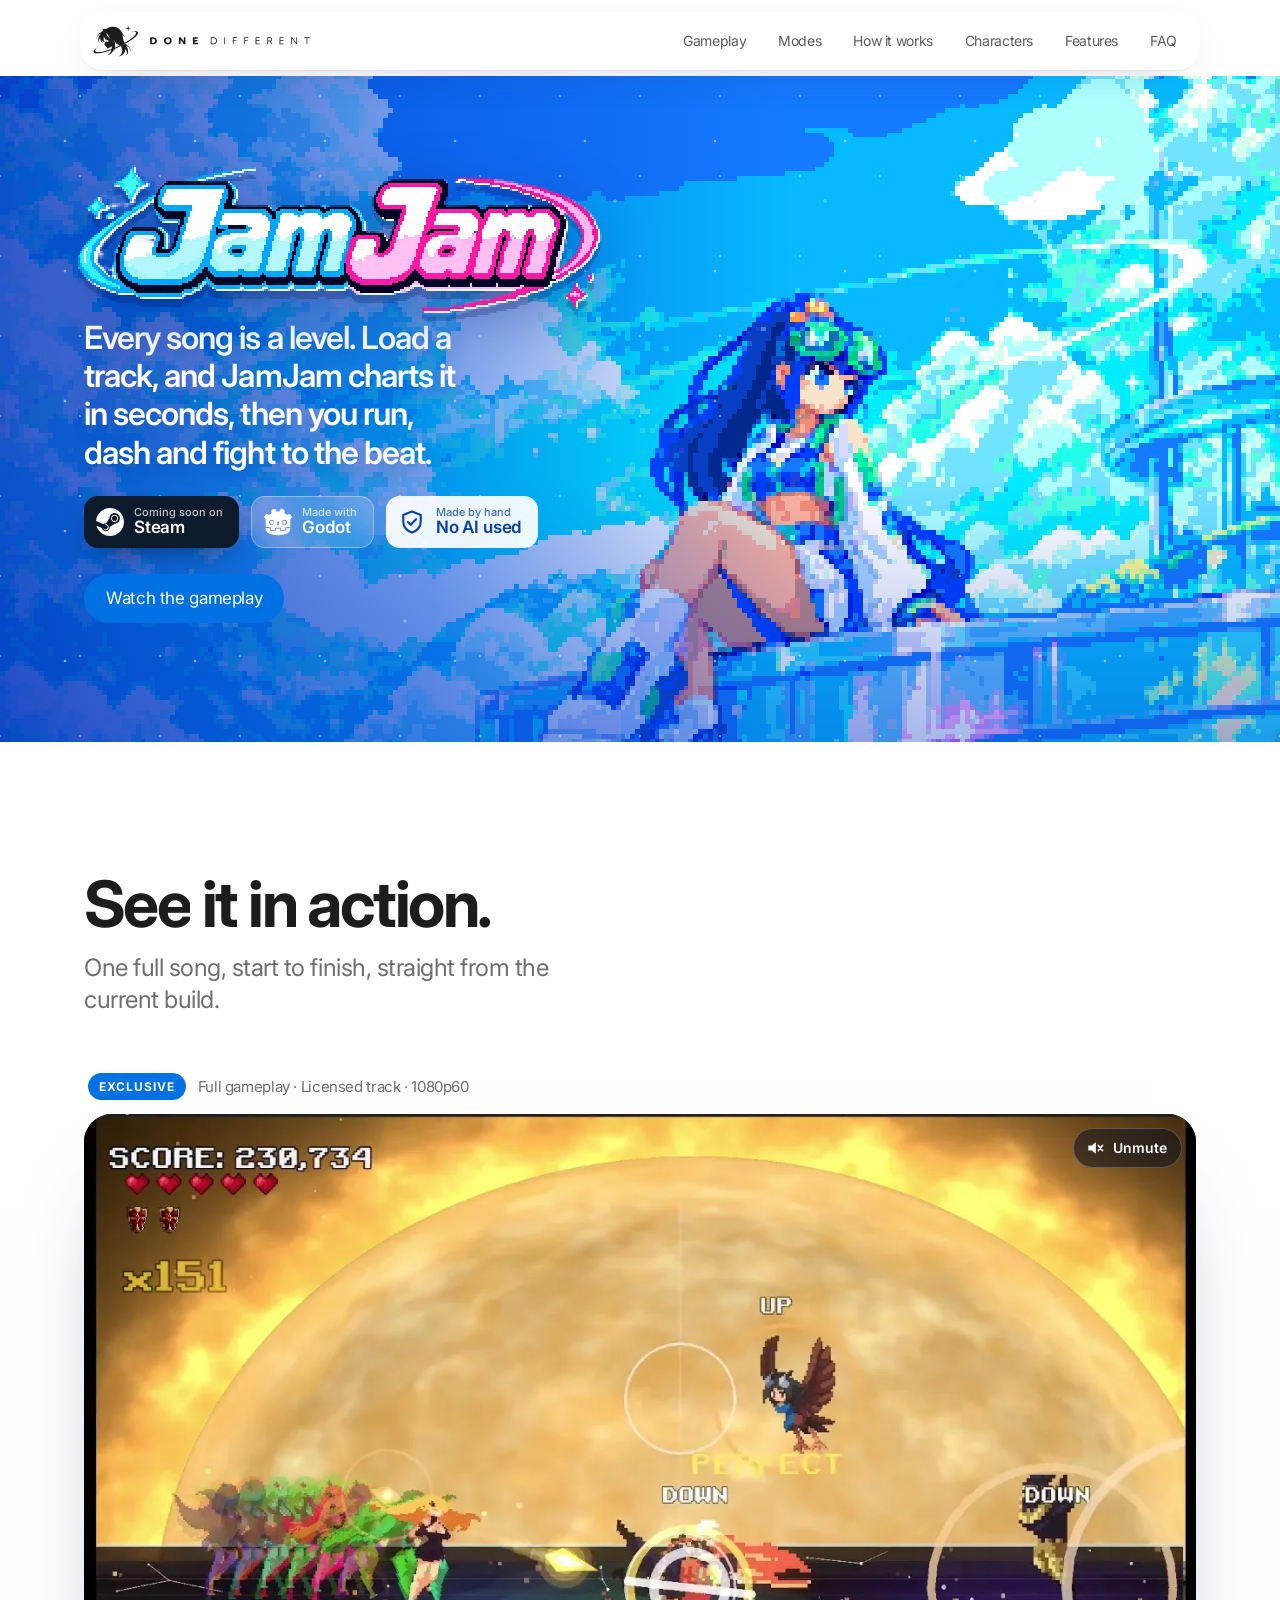
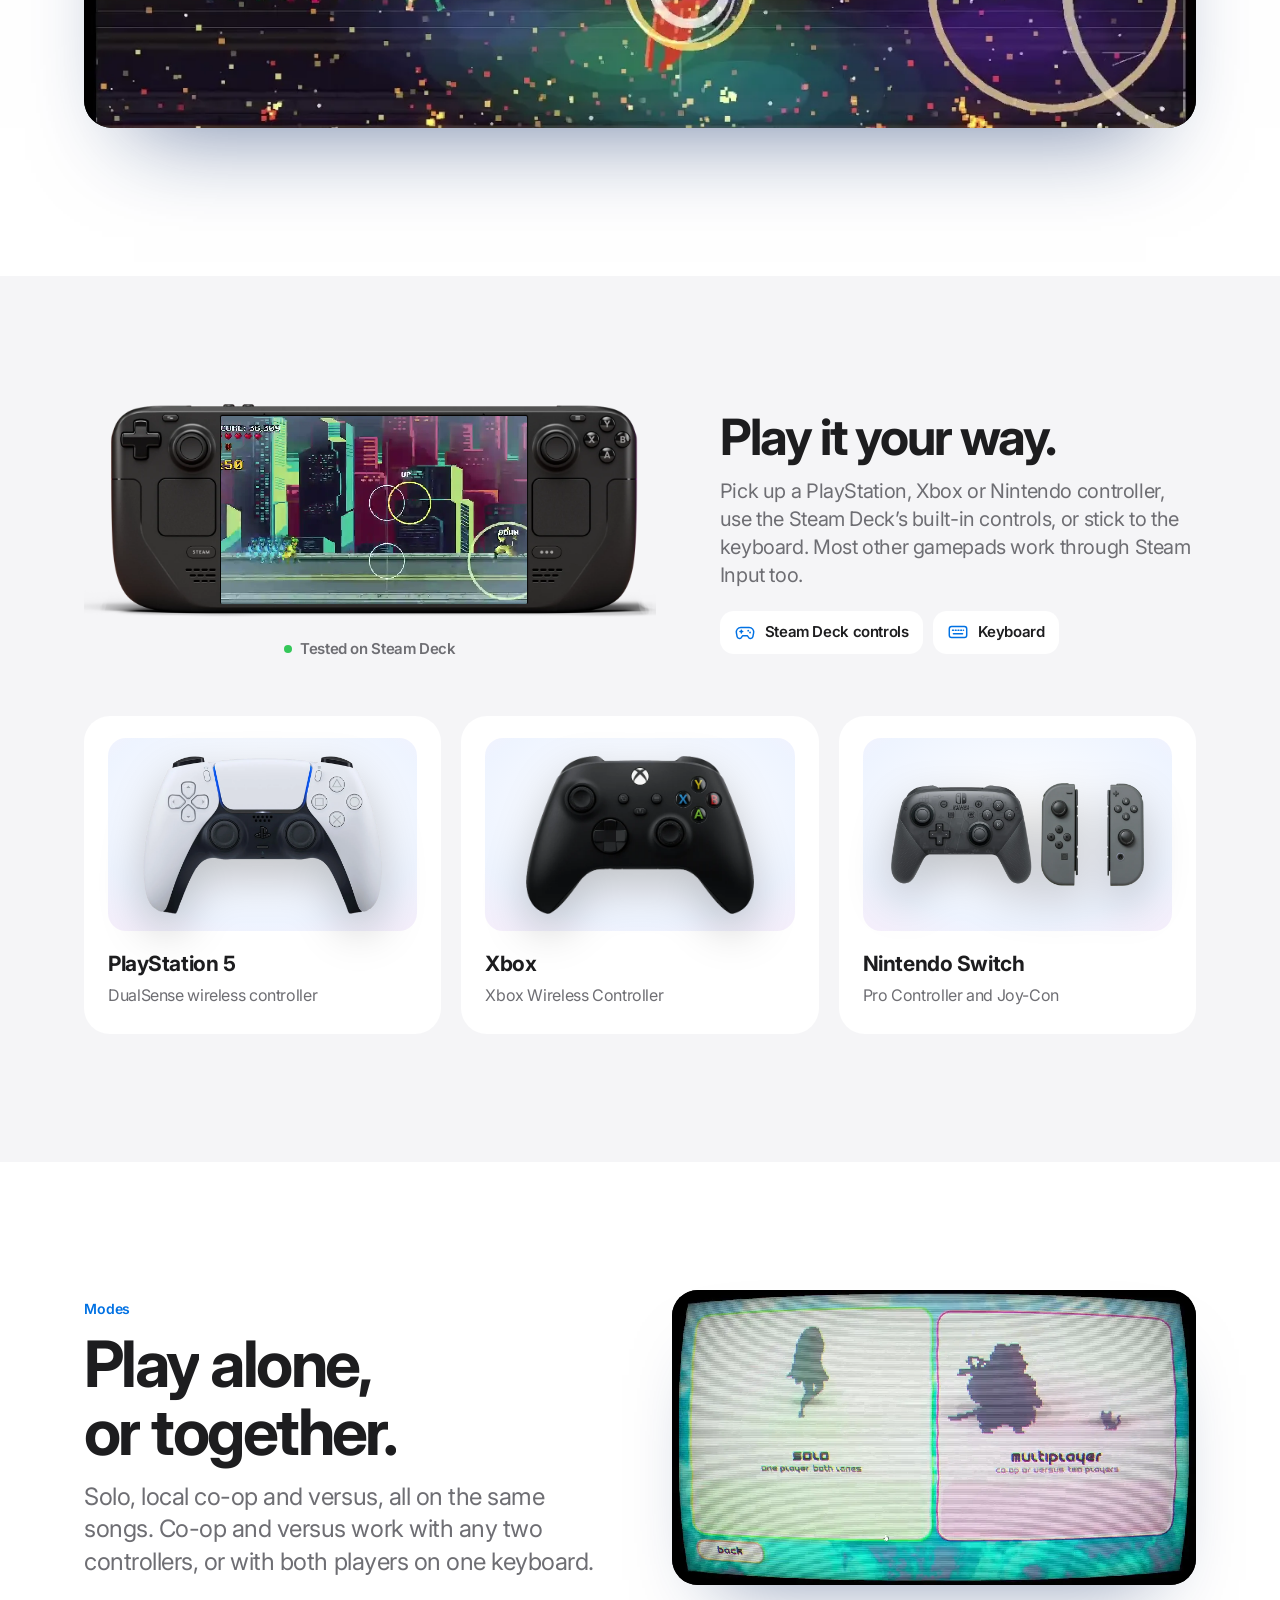
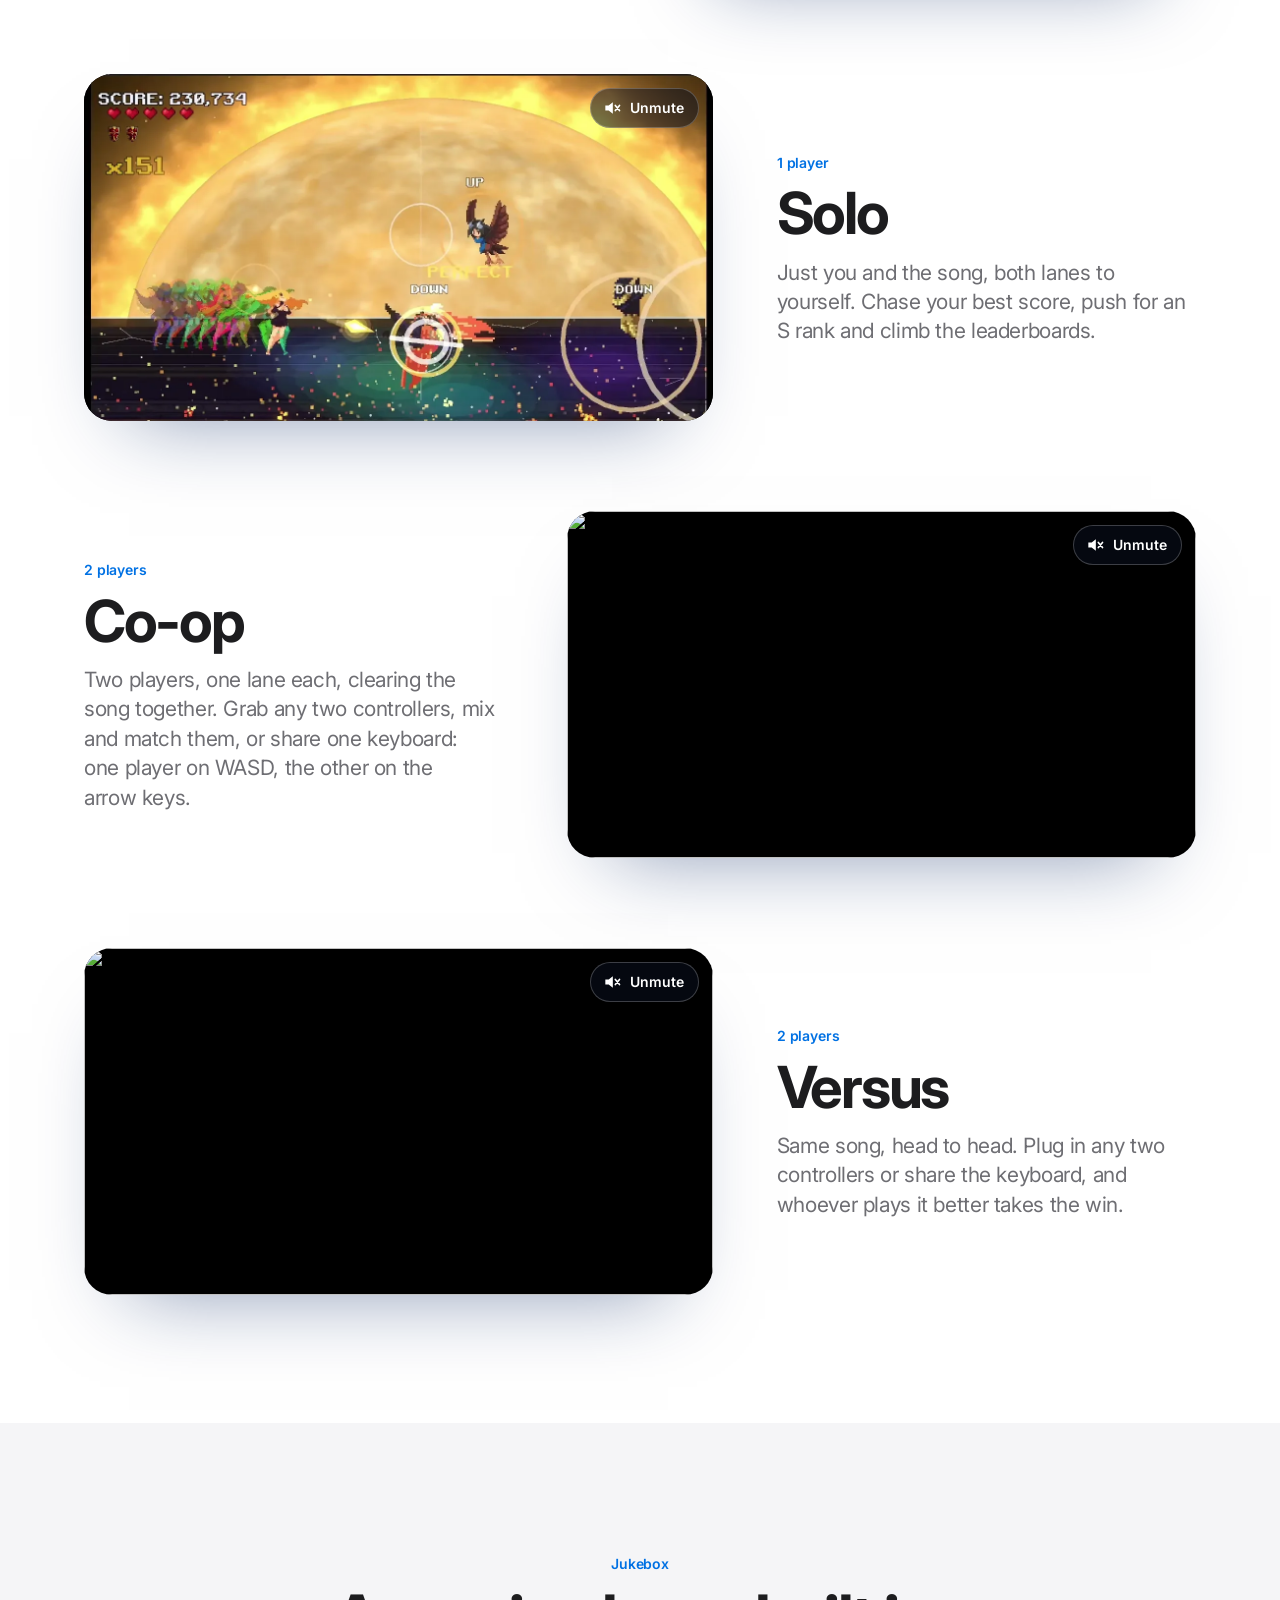
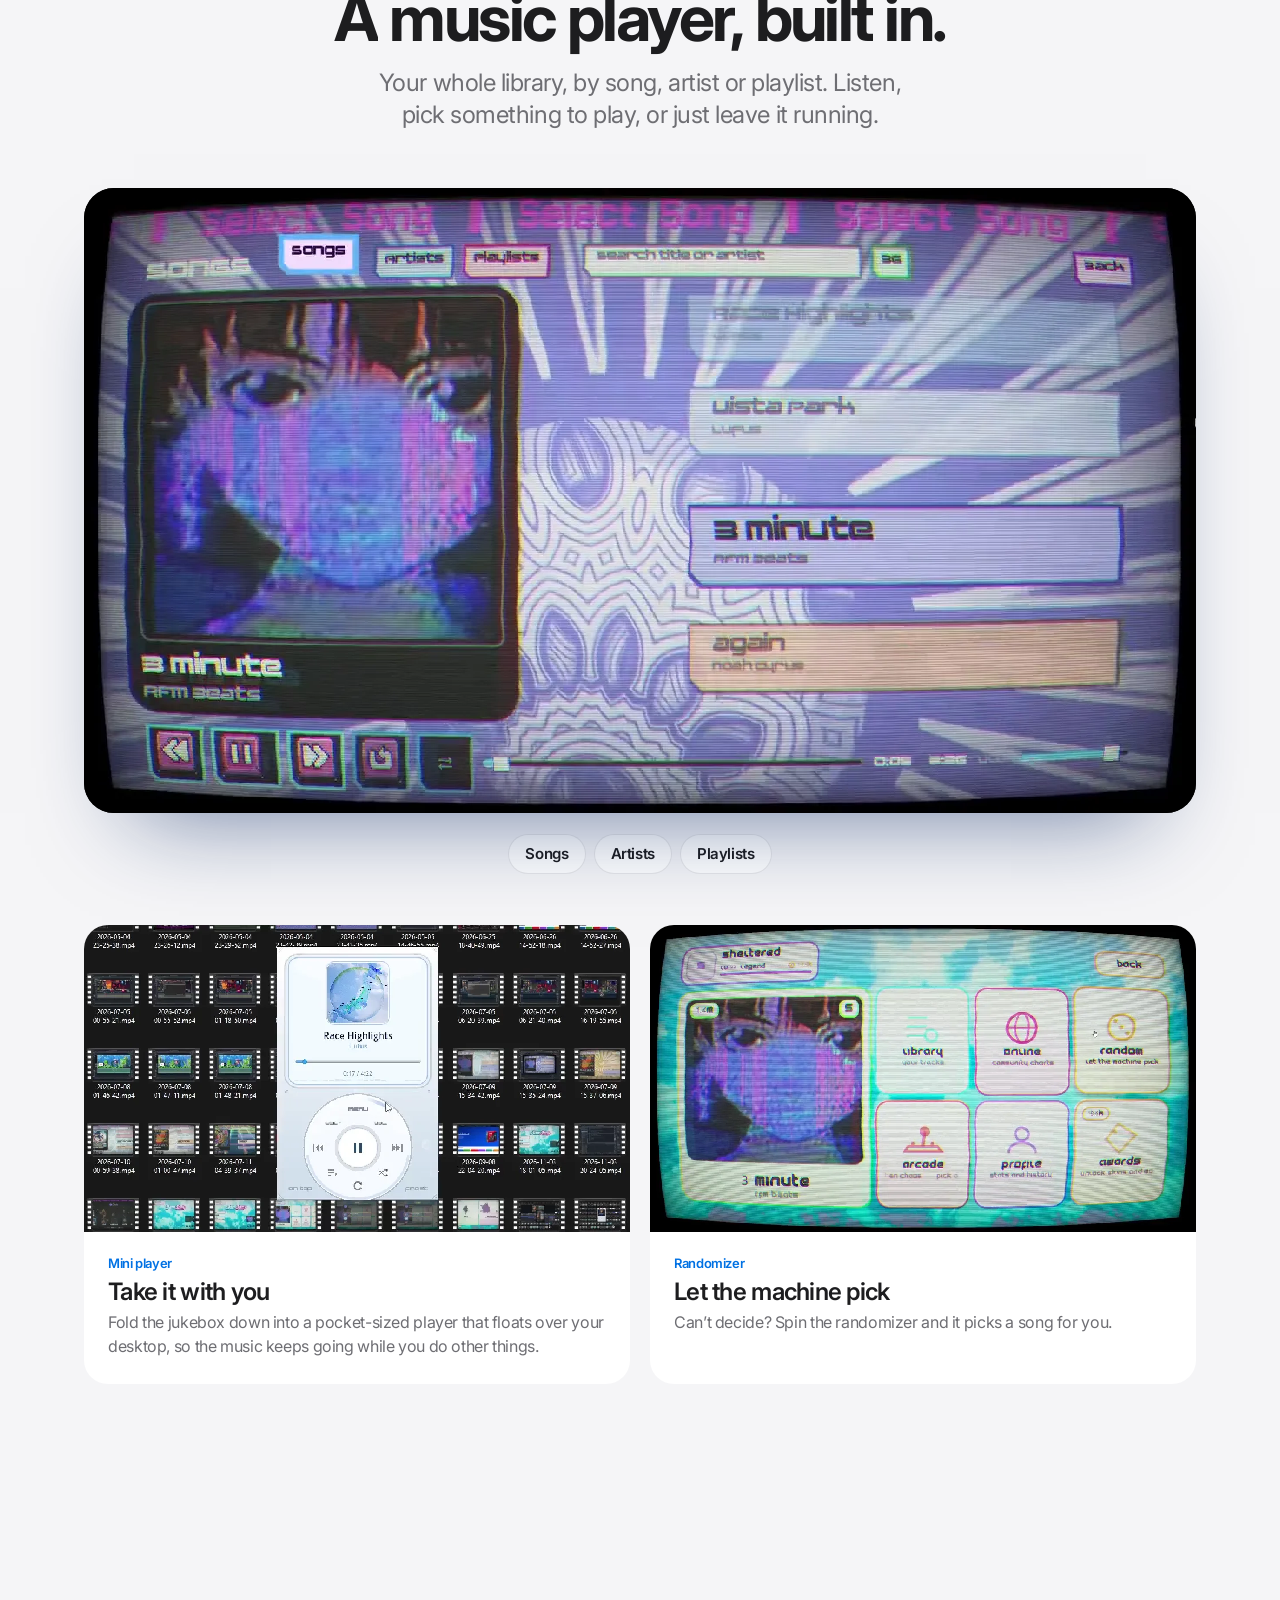
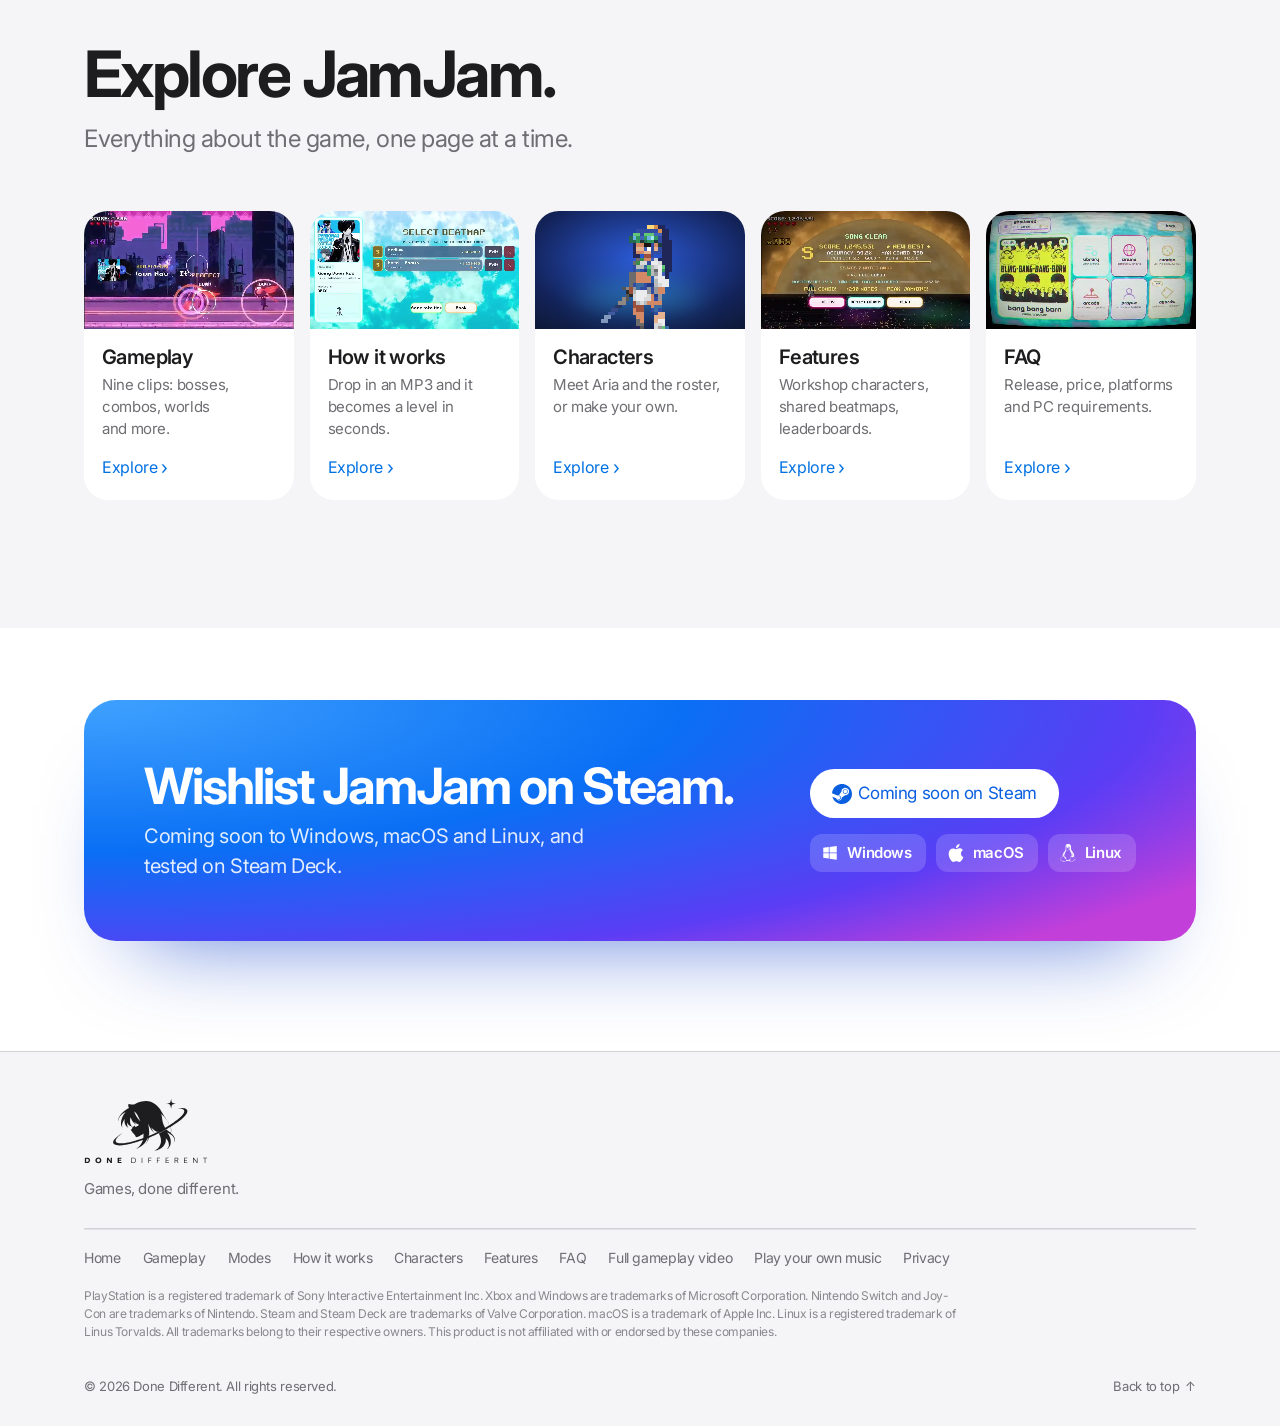
==== commit 30cc9501: "trailer page" ====
--- a/index.html
+++ b/index.html
@@ -2,31 +2,31 @@
 <html lang="en" dir="ltr">
 <head>
 <meta charset="utf-8">
-<meta name="viewport" content="width=device-width, initial-scale=1">
+<link rel="icon" href="/favicon.ico" sizes="48x48"><link rel="icon" type="image/png" sizes="96x96" href="/favicon-96.png"><link rel="icon" type="image/png" sizes="192x192" href="/favicon-192.png"><link rel="apple-touch-icon" href="/apple-touch-icon.png"><meta name="robots" content="index, follow, max-image-preview:large"><meta name="viewport" content="width=device-width, initial-scale=1">
 <title>JamJam — Every song is a level | Done Different Games</title>
-<meta property="og:locale" content="en_US"><script type="application/ld+json">{"@context": "https://schema.org", "@type": "VideoGame", "name": "JamJam", "url": "https://games.donedifferent.net/", "image": "https://games.donedifferent.net/og.png", "description": "JamJam is a rhythm runner where any song becomes a level. Drop in your MP3s and play. Coming soon to Steam for Windows, macOS and Linux.", "genre": ["Rhythm", "Runner"], "gamePlatform": ["Windows", "macOS", "Linux", "Steam Deck"], "operatingSystem": "Windows, macOS, Linux, SteamOS", "playMode": ["SinglePlayer", "CoOp", "MultiPlayer"], "author": {"@type": "Organization", "name": "Done Different", "url": "https://games.donedifferent.net/"}}</script><link rel="canonical" href="https://games.donedifferent.net/">
+<meta property="og:locale" content="en_US"><script type="application/ld+json">[{"@context": "https://schema.org", "@type": "WebSite", "name": "JamJam", "alternateName": ["JamJam rhythm game", "Done Different Games"], "url": "https://games.donedifferent.net/"}, {"@context": "https://schema.org", "@type": "VideoGame", "name": "JamJam", "url": "https://games.donedifferent.net/", "image": ["https://games.donedifferent.net/og/keyart-16x9.png", "https://games.donedifferent.net/og/keyart-4x3.png", "https://games.donedifferent.net/og/keyart-1x1.png", "https://games.donedifferent.net/og/home.png"], "description": "JamJam is a rhythm runner where any song becomes a level. Drop in your MP3s and play. Coming soon to Steam for Windows, macOS and Linux.", "genre": ["Rhythm", "Runner"], "gamePlatform": ["Windows", "macOS", "Linux", "Steam Deck"], "operatingSystem": "Windows, macOS, Linux, SteamOS", "playMode": ["SinglePlayer", "CoOp", "MultiPlayer"], "author": {"@type": "Organization", "name": "Done Different", "url": "https://games.donedifferent.net/"}, "trailer": {"@type": "VideoObject", "name": "JamJam: exclusive full gameplay of a licensed song", "description": "One full song in JamJam, start to finish, from the current build.", "thumbnailUrl": ["https://i.ytimg.com/vi/3xGKJqM7lv4/maxresdefault.jpg", "https://i.ytimg.com/vi/3xGKJqM7lv4/hqdefault.jpg"], "uploadDate": "2026-11-04", "embedUrl": "https://www.youtube.com/embed/3xGKJqM7lv4"}}]</script><link rel="canonical" href="https://games.donedifferent.net/">
 <meta name="theme-color" content="#0A6FF4">
 <meta property="og:type" content="website">
 <meta property="og:site_name" content="Done Different Games">
 <meta property="og:url" content="https://games.donedifferent.net/">
 <meta property="og:title" content="JamJam — Every song is a level | Done Different Games">
 <meta property="og:description" content="JamJam is a rhythm runner where any song becomes a level. Drop in your MP3s and play. Coming soon to Steam for Windows, macOS and Linux.">
-<meta property="og:image" content="https://games.donedifferent.net/og.png">
+<meta property="og:image" content="https://games.donedifferent.net/og/home.png">
 <meta property="og:image:width" content="1200">
 <meta property="og:image:height" content="630">
-<meta property="og:image:alt" content="JamJam key art with the Done Different logo">
+<meta property="og:image:alt" content="JamJam">
 <meta name="twitter:card" content="summary_large_image">
 <meta name="twitter:title" content="JamJam — Every song is a level | Done Different Games">
 <meta name="twitter:description" content="JamJam is a rhythm runner where any song becomes a level. Drop in your MP3s and play. Coming soon to Steam for Windows, macOS and Linux.">
-<meta name="twitter:image" content="https://games.donedifferent.net/og.png">
-<link rel="icon" type="image/png" href="/assets/cfc0f4f850.png">
-<link rel="apple-touch-icon" href="/apple-touch-icon.png">
+<meta name="twitter:image" content="https://games.donedifferent.net/og/home.png">
+
+
 <meta name="description" content="JamJam is a rhythm runner where any song becomes a level. Drop in your MP3s and play. Coming soon to Steam for Windows, macOS and Linux.">
 <link rel="preconnect" href="https://fonts.googleapis.com">
 <link rel="preconnect" href="https://fonts.gstatic.com" crossorigin>
 <link href="https://fonts.googleapis.com/css2?family=Inter:wght@400;500;600;700&family=Montserrat:wght@300;700&family=Tajawal:wght@500;700&display=swap" rel="stylesheet">
-<link rel="stylesheet" href="/assets/g-0699cfd6b1.css">
-<script>window.DD_SPY=[]</script><script>window.DD_MAIL={"url": ""}</script></head>
+<link rel="stylesheet" href="/assets/g-3e56becc93.css">
+<script>window.DD_SPY=[]</script><script>window.DD_MAIL={"url": "https://script.google.com/macros/s/AKfycbyFYFGSmdoYCowIifRj9fHhZEJKQX8gg5jzKDLyOiDbAR0hf-uWY4Wv-mmm1ukl56oY/exec"}</script></head>
 <body><svg width="0" height="0" style="position:absolute" aria-hidden="true"><defs><symbol id="dd-mark" viewBox="0 0 1567 1102"><path fill="currentColor" fill-rule="evenodd" d="M869.5 1084.1C868.9 1083.0 872.8 1080.0 875.0 1080.0C875.8 1080.0 877.8 1079.3 879.4 1078.5C880.9 1077.7 882.7 1077.0 883.4 1077.0C884.0 1077.0 888.3 1075.0 893.0 1072.7C931.2 1053.5 961.7 1020.9 981.4 978.2C998.2 941.7 1004.3 915.2 1004.4 878.5C1004.5 834.0 995.6 800.1 970.7 750.1L961.5 731.8L964.5 729.4C966.2 728.1 967.9 727.0 968.3 727.0C968.8 727.0 974.6 723.7 981.3 719.8C988.0 715.8 1015.1 701.7 1041.5 688.4C1067.9 675.2 1092.7 662.7 1096.5 660.7C1100.3 658.7 1107.1 655.5 1111.4 653.5C1119.1 650.1 1119.4 650.0 1121.9 651.7C1125.6 654.1 1141.4 666.4 1149.1 672.9C1156.5 679.2 1174.0 693.4 1190.2 706.4C1196.1 711.1 1201.8 715.0 1202.9 715.0C1205.3 715.0 1207.5 706.7 1209.5 689.3C1212.3 665.2 1211.0 640.1 1205.7 617.5C1201.2 598.4 1200.5 596.0 1199.2 596.0C1198.4 596.0 1195.1 597.6 1191.9 599.5C1188.6 601.4 1185.7 603.0 1185.5 603.0C1185.3 603.0 1180.6 605.7 1175.1 609.0C1169.5 612.3 1164.8 615.0 1164.5 615.0C1164.3 615.0 1160.8 616.9 1156.8 619.3C1152.8 621.7 1148.8 623.9 1148.0 624.3C1147.2 624.7 1145.6 625.6 1144.5 626.3C1143.4 627.0 1139.3 629.3 1135.5 631.5C1131.6 633.7 1127.6 636.0 1126.5 636.7C1125.4 637.4 1123.8 638.2 1123.0 638.6C1122.2 639.0 1115.7 642.8 1108.5 647.0C1095.9 654.4 1081.3 662.5 1062.5 672.5C1040.9 683.9 1036.3 686.4 1033.5 688.0C1031.8 689.0 1026.5 691.9 1021.5 694.5C1016.5 697.1 1009.3 701.0 1005.3 703.1C1001.3 705.3 980.9 715.6 959.8 726.1C924.0 744.0 905.5 752.8 873.5 767.0C866.4 770.2 856.2 774.8 851.0 777.3C838.0 783.4 833.0 785.6 822.5 790.0C817.6 792.1 805.2 797.4 795.0 801.8C784.8 806.2 772.5 811.5 767.5 813.5C755.3 818.5 754.2 819.3 753.4 823.7C753.1 825.8 752.2 829.5 751.5 832.0C750.8 834.5 749.5 839.2 748.6 842.5C747.7 845.8 746.3 850.1 745.5 852.0C744.8 853.9 742.8 859.1 741.0 863.5C739.3 867.9 737.3 872.7 736.5 874.2C735.7 875.6 735.0 877.4 735.0 878.1C735.0 879.9 722.0 905.6 715.9 915.8C708.4 928.3 700.5 939.2 692.8 947.4C684.9 955.8 683.1 955.8 689.6 947.4C701.5 932.3 715.1 906.8 721.0 889.0C722.6 883.9 723.5 881.0 727.4 867.5C730.0 858.6 735.0 833.9 735.0 830.0C735.0 827.4 732.6 827.5 727.6 830.3C724.2 832.3 723.3 833.6 719.8 842.5C696.5 901.8 654.7 953.5 596.5 995.1C583.0 1004.7 534.2 1032.0 530.5 1032.0C530.2 1032.0 527.6 1033.1 524.7 1034.5C519.7 1037.0 507.7 1041.8 497.7 1045.5C494.4 1046.6 492.5 1046.9 491.8 1046.2C491.3 1045.7 491.2 1045.0 491.7 1044.7C492.1 1044.5 496.6 1042.1 501.5 1039.5C550.5 1013.7 591.3 966.8 616.1 908.0C621.6 894.8 631.4 866.0 630.6 865.2C630.0 864.7 624.1 866.5 609.0 871.9C591.3 878.1 565.0 887.2 551.0 891.9C536.8 896.7 528.5 899.3 504.5 906.5C497.9 908.5 491.4 910.5 490.0 911.0C488.6 911.5 484.4 912.8 480.5 913.9C476.6 915.0 465.2 918.4 455.0 921.4C444.8 924.4 434.7 927.3 432.5 927.9C430.3 928.4 423.3 930.3 417.0 931.9C364.7 945.8 336.2 952.5 306.0 957.9C296.9 959.5 280.7 962.5 270.0 964.5C227.2 972.3 185.0 976.4 147.5 976.4C99.9 976.3 73.8 972.0 50.8 960.4C26.4 948.1 18.0 936.3 18.0 914.1C18.0 898.1 20.9 889.3 32.1 871.3C46.2 848.8 83.0 812.3 113.8 790.2C116.4 788.3 123.0 783.5 128.5 779.5C164.9 753.1 197.3 731.9 198.9 733.5C199.2 733.9 199.0 734.4 198.4 734.8C180.5 747.1 142.0 777.6 128.0 790.6C123.9 794.5 118.3 799.6 115.7 802.0C113.0 804.4 106.7 811.4 101.6 817.4C76.9 846.8 66.4 872.1 71.3 890.0C76.5 908.8 92.7 920.8 122.5 928.0C142.8 932.9 149.7 933.5 185.5 933.4C219.8 933.2 230.6 932.5 267.0 927.6C299.9 923.2 355.4 912.0 399.5 900.8C403.9 899.7 409.8 898.2 412.5 897.5C415.2 896.8 421.3 895.2 426.0 893.8C430.7 892.4 437.4 890.5 441.0 889.5C455.8 885.4 490.5 875.1 501.5 871.5C503.7 870.8 510.2 868.7 516.0 866.9C531.4 862.2 575.2 847.7 585.0 844.0C589.7 842.3 595.3 840.3 597.5 839.5C604.4 837.2 616.4 833.0 618.5 832.1C619.6 831.6 623.6 830.2 627.5 829.0C641.3 824.5 640.4 825.8 642.0 807.5C644.7 777.4 645.0 771.3 644.9 753.2C644.7 731.9 644.3 730.6 639.2 735.2C636.4 737.8 621.9 748.1 609.0 756.7C604.9 759.4 595.2 765.2 587.5 769.5C579.8 773.7 573.0 777.6 572.5 778.0C570.0 779.9 541.0 794.4 531.4 798.5C514.0 805.9 503.5 808.1 496.1 806.0C487.5 803.6 483.4 798.4 476.9 782.2C470.1 764.9 465.3 758.7 453.8 751.9C446.8 747.8 443.0 743.1 443.0 738.6C443.0 734.0 441.3 732.2 432.0 727.5C421.8 722.2 419.0 718.4 419.0 709.4C418.9 701.5 416.0 696.7 403.1 683.5C390.4 670.7 383.0 661.1 383.0 657.4C383.0 656.2 384.1 654.5 385.4 653.7C393.4 648.4 405.2 635.8 409.9 627.5C415.2 618.2 417.5 605.6 415.1 599.5C414.1 597.1 415.5 594.0 417.5 594.0C419.9 594.0 439.8 587.2 442.7 585.3C452.6 579.2 457.1 573.0 451.7 573.0C450.4 573.0 448.9 573.5 448.2 574.2C446.2 576.2 445.7 574.3 447.2 569.8C449.1 564.1 450.8 564.0 458.9 569.4C465.6 573.8 465.9 574.2 468.9 581.9C470.6 586.3 472.0 591.3 472.0 593.0C472.0 597.5 473.6 597.5 485.6 593.4C497.9 589.3 509.1 583.9 516.5 578.6C519.2 576.6 522.1 575.0 522.9 575.0C525.5 575.0 537.5 566.1 542.3 560.6C545.0 557.5 548.5 554.6 550.5 553.9C552.4 553.2 554.0 552.0 554.0 551.3C554.0 549.8 553.5 549.6 539.0 544.3C514.8 535.6 484.8 518.3 463.3 500.8C452.2 491.8 451.0 493.2 459.5 505.6C466.4 515.7 484.2 535.5 491.0 540.5C496.1 544.3 497.5 547.9 493.5 547.2C490.7 546.7 471.1 534.7 462.2 528.1C454.9 522.6 434.2 501.6 424.7 489.9C408.7 470.4 388.6 431.6 379.4 402.6C377.3 395.7 375.8 400.0 370.4 430.5C367.9 444.1 367.7 447.9 367.6 471.0C367.5 488.7 367.9 498.3 368.8 502.5C375.0 530.7 377.6 539.5 383.0 550.5C388.3 561.2 400.6 578.4 406.6 583.3C414.1 589.6 405.3 589.8 386.5 584.0C351.9 573.1 324.3 546.7 313.3 514.1C307.4 496.4 306.8 498.1 307.4 529.8C307.8 551.3 308.3 558.1 309.9 565.0C314.0 582.9 320.3 597.4 327.7 606.1C334.9 614.6 332.5 615.5 321.6 608.3C301.8 595.4 288.0 581.1 276.3 561.5C263.7 540.2 258.6 525.8 254.4 499.9C252.8 489.7 252.9 454.6 254.6 440.8C255.4 434.8 254.1 434.6 250.3 440.3C248.8 442.7 244.1 449.8 239.9 456.1C215.2 493.0 202.0 531.9 202.0 567.5C202.0 582.7 203.7 590.4 209.5 602.3C213.8 611.2 213.4 613.3 208.3 607.5C200.0 598.0 189.4 577.0 185.2 562.0C179.2 540.5 178.3 505.3 182.9 480.0C187.2 456.7 197.1 423.2 204.6 406.2C205.9 403.2 207.0 400.4 207.0 399.9C207.0 398.5 217.1 377.1 221.0 370.1C224.2 364.4 229.4 355.0 233.4 347.6C237.3 340.4 250.7 320.7 261.2 306.7C274.0 289.6 273.8 289.4 256.1 300.5C222.5 321.6 204.5 335.5 181.7 357.9C162.1 377.1 154.0 388.1 142.9 410.0C131.7 432.2 127.3 455.4 130.3 476.4C131.4 483.6 129.9 483.2 127.4 475.7C126.0 471.6 125.6 467.4 125.7 455.0C125.8 435.4 128.3 423.7 136.9 402.5C138.3 399.2 145.0 385.7 147.2 382.0C158.6 362.4 169.7 346.0 179.3 334.5C185.7 326.8 211.0 299.2 212.0 298.8C212.4 298.6 218.5 293.2 225.6 286.8C251.3 263.5 287.9 237.0 324.0 215.5C333.1 210.1 341.1 205.1 341.9 204.4C343.1 203.3 342.9 202.2 340.5 196.8C329.8 173.1 327.1 146.4 333.9 132.5C337.3 125.7 339.5 124.1 343.2 126.1C347.8 128.6 368.8 133.3 383.0 135.0C393.6 136.3 420.8 136.3 436.2 135.0L448.0 134.0L460.7 127.0C541.4 82.9 631.9 59.4 709.0 62.4C753.9 64.2 799.1 76.0 836.7 95.6C875.2 115.7 898.7 132.8 928.6 162.5C947.4 181.2 958.6 194.5 975.6 218.6C989.9 238.9 1012.5 275.0 1026.3 299.4C1031.2 308.3 1036.5 317.3 1038.0 319.5C1039.5 321.7 1046.1 332.5 1052.8 343.5C1066.5 366.2 1096.2 411.4 1107.6 426.9C1132.3 460.4 1153.7 495.3 1162.6 516.5C1166.5 525.9 1167.2 527.9 1166.8 529.6C1166.3 532.3 1164.8 531.8 1163.8 528.5C1158.8 512.2 1135.1 472.0 1114.7 445.2C1100.8 427.0 1096.6 421.6 1091.7 416.3C1088.8 413.1 1083.7 407.4 1080.5 403.5C1072.5 394.0 1055.6 374.9 1043.5 361.8C1029.9 347.0 1019.4 335.4 1013.9 328.9C1011.3 325.9 1008.9 323.8 1008.5 324.2C1007.7 325.0 1008.3 327.2 1013.6 345.5C1014.9 349.9 1017.7 362.3 1019.9 373.0C1023.6 391.7 1024.7 398.8 1030.5 443.0C1035.6 481.6 1044.3 516.5 1056.7 548.0C1063.3 564.7 1084.8 607.1 1089.7 613.0C1090.6 614.0 1150.7 578.8 1178.7 560.8C1184.1 557.3 1189.4 554.0 1190.5 553.4C1198.8 548.7 1245.0 518.1 1272.5 499.1C1289.8 487.2 1331.7 456.4 1340.0 449.5C1344.1 446.1 1350.2 441.1 1353.6 438.4C1406.4 395.8 1447.4 354.3 1464.7 325.9C1482.8 296.4 1487.1 280.9 1482.7 262.3C1478.8 246.2 1464.9 232.4 1445.0 224.7C1432.2 219.8 1423.5 217.3 1414.0 215.9C1411.0 215.5 1405.8 214.6 1402.5 214.0C1399.2 213.4 1380.8 212.7 1361.5 212.3C1341.9 211.9 1328.3 211.3 1330.5 210.9C1358.5 205.9 1415.9 203.5 1449.4 206.1C1465.1 207.3 1480.9 209.9 1491.5 213.0C1495.3 214.2 1499.9 215.5 1501.7 215.9C1507.1 217.3 1522.2 225.1 1527.8 229.3C1538.2 237.1 1547.1 251.7 1549.1 264.1C1554.7 297.7 1525.3 348.0 1467.9 403.0C1459.0 411.5 1449.4 420.5 1446.4 423.0C1443.5 425.5 1433.3 434.1 1423.8 442.1C1414.3 450.1 1394.6 465.5 1380.0 476.3C1365.4 487.1 1350.6 498.1 1347.0 500.7C1340.6 505.5 1294.4 536.1 1269.0 552.5C1253.1 562.8 1221.0 582.5 1212.7 587.1C1209.6 588.8 1205.8 591.4 1204.4 592.7L1201.7 595.1L1203.9 596.6C1205.0 597.4 1206.0 599.1 1206.0 600.3C1206.0 601.5 1206.6 604.5 1207.4 607.0C1213.6 626.8 1215.2 636.8 1215.8 660.0C1216.3 683.2 1215.3 696.0 1211.5 710.3C1210.1 715.6 1209.0 720.5 1209.0 721.0C1209.0 721.5 1212.9 725.6 1217.8 730.2C1239.9 751.1 1253.5 766.3 1263.8 781.9C1284.6 813.1 1290.5 830.3 1290.4 859.0C1290.3 875.9 1290.2 876.3 1285.2 892.5C1281.9 903.4 1273.9 918.1 1268.7 923.3C1264.6 927.3 1264.3 925.9 1267.9 920.0C1269.6 917.2 1271.0 914.8 1271.0 914.5C1271.0 914.3 1272.3 911.3 1274.0 907.8C1279.8 895.5 1280.2 893.4 1280.7 876.0C1281.4 852.9 1279.6 845.1 1266.8 818.0C1260.6 804.7 1253.9 795.8 1238.1 779.7C1225.5 766.8 1217.2 759.5 1207.2 752.6C1198.1 746.3 1167.0 727.6 1155.0 721.3C1148.7 717.9 1142.1 714.4 1140.3 713.4C1136.2 711.0 1135.0 712.2 1137.8 715.9C1139.7 718.4 1158.3 748.8 1164.3 759.0C1168.2 765.8 1176.5 782.8 1186.2 804.0C1189.8 811.8 1190.8 814.3 1192.6 820.5C1193.5 823.8 1194.9 828.3 1195.6 830.5C1196.2 832.7 1197.5 837.2 1198.3 840.5C1199.2 843.8 1200.3 848.3 1200.9 850.6C1207.1 874.4 1208.7 923.3 1204.0 943.5C1196.9 973.6 1192.3 984.9 1178.6 1006.0C1168.8 1021.1 1161.9 1029.1 1151.1 1038.2C1141.3 1046.4 1135.6 1049.9 1134.3 1048.6C1133.9 1048.2 1134.0 1047.6 1134.5 1047.2C1136.9 1045.5 1147.9 1032.1 1150.7 1027.4C1162.5 1007.8 1167.0 990.6 1167.0 964.3C1167.0 931.5 1158.7 903.4 1139.2 870.5C1129.2 853.7 1106.5 825.3 1104.5 827.2C1104.1 827.6 1104.4 835.7 1105.0 845.2C1106.1 860.4 1106.1 864.3 1104.6 877.0C1102.6 894.3 1099.0 912.6 1095.5 922.5C1074.3 983.1 1027.7 1030.9 961.5 1059.9C958.8 1061.1 955.1 1062.7 953.5 1063.4C951.9 1064.2 948.7 1065.4 946.5 1066.3C944.3 1067.1 940.7 1068.5 938.5 1069.3C934.6 1070.8 927.0 1073.2 922.0 1074.4C920.6 1074.8 916.1 1076.0 912.0 1077.1C904.4 1079.1 895.6 1080.8 880.0 1083.5C869.8 1085.3 870.3 1085.2 869.5 1084.1ZM742.5 783.9C743.9 782.6 744.5 757.1 743.2 755.8C742.5 755.1 741.9 756.0 741.5 758.6C740.5 764.5 737.1 781.2 736.4 783.9C735.7 786.1 735.9 786.2 738.6 785.6C740.2 785.2 742.0 784.4 742.5 783.9ZM765.8 775.5C768.7 774.1 771.2 773.0 771.5 773.0C773.5 773.0 854.1 736.7 869.0 729.0C872.0 727.5 884.2 721.8 896.0 716.4C919.2 705.9 952.3 689.3 952.8 687.9C953.0 687.4 954.0 687.0 955.0 687.0C956.0 687.0 957.2 686.5 957.5 686.0C958.3 684.7 955.5 684.7 953.2 686.0C950.7 687.3 940.7 691.7 932.0 695.3L924.5 698.3L916.5 695.5C906.8 692.1 898.7 688.2 889.7 682.4C879.1 675.6 857.1 659.0 848.2 651.1C840.7 644.5 819.3 621.5 810.7 610.8C806.9 606.0 804.1 604.4 805.5 607.8C805.9 608.7 807.3 612.9 808.7 617.0C814.3 633.8 820.7 648.1 828.9 661.8C832.1 667.2 836.5 674.7 838.8 678.7C844.4 688.3 857.0 705.1 864.3 712.7C867.5 716.1 870.0 719.4 869.8 720.1C868.9 722.7 849.1 704.5 828.2 681.8C808.4 660.2 784.1 622.2 764.7 582.5C757.2 567.2 750.0 551.3 750.0 549.9C750.0 549.5 748.6 546.2 747.0 542.7C745.4 539.1 744.0 535.7 744.0 535.2C744.0 534.7 743.3 533.6 742.4 532.9C740.9 531.7 740.8 531.9 741.2 535.5C741.5 537.7 742.7 543.8 744.0 549.0C746.6 560.2 748.8 572.5 750.0 583.0C750.5 587.1 751.4 593.2 751.9 596.5C756.8 626.1 757.9 637.0 761.1 691.9C762.3 712.4 761.7 739.0 759.3 769.9C758.9 774.9 759.1 778.0 759.7 778.0C760.2 778.0 763.0 776.9 765.8 775.5ZM576.0 470.9C575.5 469.2 574.7 467.3 574.2 466.7C573.7 466.0 572.3 463.0 571.0 460.0C569.8 457.0 567.7 452.2 566.4 449.5C560.7 436.9 558.0 430.8 558.0 430.4C558.0 430.1 555.1 423.9 551.6 416.7C548.1 409.4 544.3 401.5 543.2 399.0C542.1 396.5 539.3 390.2 537.0 385.0C534.6 379.8 532.4 375.1 532.0 374.5C531.6 373.9 528.6 368.6 525.5 362.5C507.8 328.6 491.3 307.1 468.7 288.3C464.2 284.5 459.8 280.7 458.8 279.8C457.8 278.8 456.5 278.0 456.0 278.0C452.6 278.0 459.4 300.8 469.1 321.7C471.2 326.3 473.9 332.3 475.2 335.2C478.6 343.3 488.7 362.4 493.4 369.8C495.8 373.5 498.7 378.3 499.8 380.6C504.2 389.3 530.1 423.7 546.4 442.5C552.5 449.6 568.6 467.4 572.7 471.7C575.8 474.9 577.0 474.6 576.0 470.9ZM1211.7 215.8C1211.4 214.5 1209.9 205.8 1208.5 196.5C1205.4 176.4 1200.3 157.4 1195.2 147.0C1191.7 139.8 1191.2 139.3 1184.5 135.8C1173.1 129.7 1147.9 122.6 1130.0 120.5C1121.1 119.5 1119.0 118.9 1119.0 117.5C1119.0 116.6 1120.7 115.9 1123.8 115.5C1133.9 114.2 1153.7 109.7 1165.8 106.1C1180.9 101.5 1185.4 99.6 1189.8 96.3C1197.6 90.4 1206.3 62.8 1210.4 31.1C1211.3 24.2 1212.3 18.4 1212.6 18.1C1213.7 17.0 1215.0 20.7 1215.0 25.0C1215.0 34.1 1221.3 65.0 1225.4 76.5C1231.0 92.4 1233.3 95.6 1242.0 100.0C1252.0 105.1 1288.9 114.9 1298.3 115.0C1300.0 115.1 1302.8 115.7 1304.5 116.4L1307.5 117.8L1305.0 118.7C1303.6 119.3 1299.6 120.0 1296.0 120.4C1270.6 123.2 1239.3 133.7 1233.1 141.6C1225.8 150.8 1216.9 186.0 1214.8 213.9C1214.5 217.9 1212.5 219.1 1211.7 215.8Z"/></symbol><symbol id="dd-word" viewBox="0 0 2555 150"><path fill="currentColor" fill-rule="evenodd" d="M278.0 131.1C258.5 126.0 242.4 110.9 236.8 92.6C234.3 84.3 233.9 69.8 236.0 61.0C243.9 27.8 283.1 9.3 319.8 21.6C333.7 26.2 348.6 39.2 353.8 51.2C359.7 65.2 359.1 87.4 352.4 101.7C349.4 108.0 339.2 118.8 331.7 123.7C319.0 132.0 294.2 135.4 278.0 131.1ZM18.7 130.3C17.7 129.4 17.8 21.0 18.8 21.0C39.9 20.5 76.7 21.0 80.9 21.9C90.5 23.9 104.1 31.1 110.6 37.6C136.4 63.4 128.9 107.2 96.0 123.4C82.3 130.1 76.4 131.0 46.0 131.0C31.4 131.0 19.0 130.7 18.7 130.3ZM473.2 129.7C472.1 128.4 472.4 22.8 473.5 21.0C474.0 20.2 497.1 20.6 499.7 21.5C501.1 22.0 515.9 41.6 526.5 57.0C536.7 71.9 546.8 85.3 548.6 86.3C549.8 87.0 550.0 82.5 550.0 54.6C550.0 16.3 548.5 19.8 564.7 20.2L575.5 20.5L575.5 75.5L575.5 130.5L563.3 130.8C554.3 131.0 550.9 130.7 550.1 129.8C547.4 126.4 524.8 95.5 519.5 88.0C507.9 71.3 500.7 62.0 499.5 62.0C498.4 62.0 498.1 68.5 498.1 95.6C498.1 114.0 497.8 129.6 497.5 130.1C496.5 131.5 474.4 131.2 473.2 129.7ZM693.7 129.6C693.4 128.7 693.1 104.3 693.0 75.2C693.0 30.7 693.2 22.1 694.4 21.1C696.5 19.3 768.5 19.7 770.0 21.5C770.7 22.3 771.0 26.4 770.8 32.1L770.5 41.5L746.5 41.8C733.3 41.9 722.2 42.4 721.7 42.9C720.7 43.9 720.2 60.7 721.1 62.2C721.5 62.8 730.7 63.5 743.1 63.8L764.5 64.5L764.5 74.5L764.5 84.5L743.0 85.0L721.5 85.5L720.9 95.5C720.6 101.0 720.6 106.1 720.8 106.8C721.1 107.7 727.1 108.0 746.0 108.0C766.0 108.0 771.0 108.3 771.9 109.4C772.7 110.3 773.0 114.2 772.8 120.6L772.5 130.5L733.4 130.8C699.7 131.0 694.1 130.8 693.7 129.6ZM975.7 130.3C974.3 129.0 974.9 23.3 976.2 22.3C978.5 20.4 1015.5 19.8 1025.0 21.4C1055.5 26.6 1073.1 46.1 1073.2 74.9C1073.3 99.3 1060.8 118.3 1039.8 125.7C1026.8 130.3 1021.4 131.0 998.5 131.0C986.3 131.0 976.0 130.7 975.7 130.3ZM1190.5 130.0C1189.5 128.3 1189.1 24.7 1190.2 22.8C1191.3 20.6 1199.2 20.3 1200.9 22.4C1201.7 23.3 1201.9 38.5 1201.8 77.1L1201.5 130.5L1196.3 130.8C1193.4 131.0 1190.9 130.6 1190.5 130.0ZM1325.1 129.6C1324.3 128.7 1324.1 113.5 1324.2 74.9L1324.5 21.5L1356.0 21.0C1373.3 20.7 1388.3 20.8 1389.2 21.2C1391.7 22.4 1392.4 25.8 1390.6 28.5L1389.0 31.0L1363.5 31.0C1346.5 31.0 1337.9 31.4 1337.5 32.1C1336.6 33.5 1336.6 67.6 1337.5 68.9C1337.9 69.6 1345.8 70.0 1360.4 70.0C1384.1 70.0 1385.0 70.2 1385.0 75.0C1385.0 79.8 1384.1 80.0 1361.2 80.0C1348.1 80.0 1339.1 80.4 1337.9 81.1C1336.0 82.1 1335.9 83.1 1336.1 105.5C1336.1 118.4 1335.9 129.3 1335.5 129.9C1334.6 131.5 1326.5 131.2 1325.1 129.6ZM1503.5 129.8C1503.2 129.1 1503.1 104.4 1503.2 75.0L1503.5 21.5L1536.0 21.5L1568.5 21.5L1568.8 25.1C1569.0 27.2 1568.6 29.1 1567.7 29.8C1566.8 30.6 1558.1 31.1 1540.4 31.2L1514.5 31.5L1514.3 49.0C1514.3 58.6 1514.4 67.3 1514.7 68.2C1515.1 69.8 1517.3 70.0 1539.3 70.2L1563.5 70.5L1563.5 75.0L1563.5 79.5L1539.8 80.0C1526.8 80.3 1515.8 80.8 1515.4 81.2C1515.0 81.6 1514.5 92.4 1514.3 105.2C1514.1 118.0 1513.7 129.1 1513.5 129.8C1513.2 130.5 1511.3 131.0 1508.5 131.0C1505.8 131.0 1503.7 130.5 1503.5 129.8ZM1683.6 130.1C1682.5 128.4 1682.9 22.7 1684.0 21.6C1685.4 20.2 1748.9 20.6 1750.7 22.1C1752.5 23.7 1752.3 26.4 1750.2 28.9C1748.6 30.9 1747.6 31.0 1722.0 31.3L1695.5 31.5L1695.2 48.9C1695.0 61.2 1695.3 66.7 1696.1 67.7C1697.1 68.9 1701.4 69.1 1720.8 68.9C1739.8 68.8 1744.4 69.0 1745.1 70.1C1746.3 72.0 1746.2 74.7 1745.0 77.1C1744.0 78.9 1742.6 79.0 1720.7 79.0C1703.9 79.0 1697.1 79.3 1696.2 80.2C1694.7 81.7 1694.5 116.7 1696.0 119.0C1696.8 120.3 1701.1 120.5 1724.2 120.5L1751.5 120.5L1752.4 123.2C1753.1 125.1 1753.0 126.7 1752.2 128.5L1751.0 131.0L1717.6 131.0C1699.2 131.0 1683.9 130.6 1683.6 130.1ZM1868.6 129.5C1867.7 127.0 1867.9 23.7 1868.9 22.1C1869.6 21.1 1874.4 20.8 1893.1 20.9C1915.0 21.1 1916.9 21.2 1923.4 23.5C1939.9 29.3 1948.0 45.8 1942.4 62.3C1940.8 67.1 1932.8 77.0 1930.5 77.0C1929.8 77.0 1928.7 77.6 1928.1 78.3C1927.5 79.1 1925.2 80.3 1922.9 81.0C1917.7 82.7 1917.1 84.4 1920.2 87.8C1922.3 90.2 1926.3 95.9 1940.7 117.3C1943.0 120.7 1945.8 124.7 1946.9 126.2C1950.3 130.5 1949.7 131.1 1942.3 130.8L1935.5 130.5L1924.5 113.8C1918.5 104.6 1911.7 94.2 1909.5 90.8L1905.5 84.5L1894.5 84.2C1888.5 84.1 1882.8 84.4 1882.0 85.0C1880.8 85.8 1880.4 89.9 1880.0 108.2L1879.5 130.5L1874.4 130.8C1870.4 131.0 1869.1 130.7 1868.6 129.5ZM2062.2 129.8C2060.8 128.4 2060.4 24.4 2061.9 22.2C2063.0 20.4 2126.5 20.3 2128.6 22.1C2130.5 23.7 2130.4 27.4 2128.2 29.3C2126.8 30.6 2122.6 30.9 2100.6 31.0C2086.4 31.0 2074.4 31.3 2074.0 31.5C2073.4 31.9 2073.8 66.9 2074.4 67.7C2074.4 67.8 2085.0 68.0 2097.9 68.2C2119.3 68.6 2121.4 68.8 2122.6 70.5C2124.4 73.0 2124.4 75.5 2122.4 77.4C2121.1 78.8 2117.5 79.0 2098.5 79.0C2079.4 79.0 2075.9 79.2 2074.6 80.6C2073.2 82.0 2073.0 84.5 2073.6 100.3C2073.9 110.3 2074.5 118.9 2075.0 119.3C2075.4 119.8 2088.1 120.2 2103.1 120.3L2130.5 120.5L2130.5 125.5L2130.5 130.5L2097.0 130.8C2071.7 131.0 2063.1 130.7 2062.2 129.8ZM2247.6 129.4C2246.3 126.0 2246.9 22.0 2248.2 21.6C2248.9 21.3 2251.5 20.9 2253.9 20.7C2258.0 20.2 2258.7 20.4 2261.4 23.4C2266.1 28.3 2291.5 62.9 2323.5 107.8C2324.4 109.0 2325.5 110.0 2326.0 110.0C2326.6 110.0 2327.0 93.3 2327.0 66.2C2327.0 33.5 2327.3 22.1 2328.2 21.2C2329.8 19.6 2336.5 19.7 2337.9 21.4C2338.7 22.3 2338.9 37.6 2338.8 76.6L2338.5 130.5L2332.3 130.8L2326.2 131.1L2320.7 123.8C2317.8 119.8 2311.5 111.1 2307.0 104.5C2297.9 91.5 2284.1 72.5 2272.1 56.3C2267.9 50.7 2263.7 45.0 2262.7 43.5C2261.7 42.1 2260.5 41.2 2260.0 41.5C2259.5 41.8 2259.1 60.7 2259.0 85.2C2259.0 115.2 2258.6 128.7 2257.9 129.7C2256.3 131.6 2248.4 131.4 2247.6 129.4ZM2489.7 130.3C2489.3 130.0 2488.9 113.0 2488.9 92.6C2488.8 72.2 2488.5 50.1 2488.1 43.5L2487.5 31.5L2470.6 31.2C2460.2 31.1 2453.1 30.5 2452.3 29.9C2450.7 28.5 2450.6 22.4 2452.1 21.4C2452.9 20.9 2502.5 20.7 2537.3 21.0C2537.7 21.0 2538.0 23.1 2537.8 25.8L2537.5 30.5L2520.1 30.8C2510.5 30.9 2502.2 31.4 2501.6 31.9C2500.8 32.5 2500.4 48.4 2500.2 81.2C2500.0 107.7 2499.6 129.8 2499.3 130.2C2498.8 131.2 2490.6 131.2 2489.7 130.3ZM1028.0 117.3C1047.4 112.0 1058.6 98.5 1059.8 79.2C1061.1 56.3 1051.2 40.6 1031.0 33.7C1023.9 31.3 990.9 30.0 988.5 32.0C987.2 33.1 987.0 39.1 987.0 75.4C987.0 101.7 987.4 118.0 988.0 118.6C989.5 120.1 1021.5 119.2 1028.0 117.3ZM305.6 107.6C322.1 103.2 331.5 87.8 328.9 69.6C325.0 42.1 293.5 31.5 272.9 50.7C265.9 57.3 263.5 63.4 263.5 75.0C263.5 92.2 270.9 102.7 286.3 107.5C291.8 109.3 299.3 109.3 305.6 107.6ZM78.4 105.3C84.5 103.1 91.0 96.8 94.1 90.4C96.1 86.2 96.4 83.9 96.5 74.5C96.5 63.5 96.5 63.5 92.8 57.9C85.1 46.0 73.8 41.4 54.0 42.2L45.5 42.5L45.2 74.0C45.1 91.3 45.2 106.1 45.5 106.9C46.3 109.0 71.7 107.8 78.4 105.3ZM1917.1 71.5C1929.2 67.2 1934.9 54.1 1929.7 42.6C1927.5 37.9 1926.4 36.7 1921.8 34.3C1916.7 31.7 1915.7 31.6 1899.7 31.2C1887.5 30.9 1882.6 31.1 1881.5 32.0C1880.3 33.0 1880.0 36.6 1880.0 51.5C1880.0 61.6 1880.3 70.5 1880.6 71.4C1881.5 73.7 1910.7 73.7 1917.1 71.5Z"/></symbol><symbol id="dd-full" viewBox="0 0 2555 1360"><path fill="currentColor" fill-rule="evenodd" d="M278.0 1341.1C258.5 1336.0 242.4 1320.9 236.8 1302.6C234.3 1294.3 233.9 1279.8 236.0 1271.0C243.9 1237.8 283.1 1219.3 319.8 1231.6C333.7 1236.2 348.6 1249.2 353.8 1261.2C359.7 1275.2 359.1 1297.4 352.4 1311.7C349.4 1318.0 339.2 1328.8 331.7 1333.7C319.0 1342.0 294.2 1345.4 278.0 1341.1ZM18.7 1340.3C17.7 1339.4 17.8 1231.0 18.8 1231.0C39.9 1230.5 76.7 1231.0 80.9 1231.9C90.5 1233.9 104.1 1241.1 110.6 1247.6C136.4 1273.4 128.9 1317.2 96.0 1333.4C82.3 1340.1 76.4 1341.0 46.0 1341.0C31.4 1341.0 19.0 1340.7 18.7 1340.3ZM473.2 1339.7C472.1 1338.4 472.4 1232.8 473.5 1231.0C474.0 1230.2 497.1 1230.6 499.7 1231.5C501.1 1232.0 515.9 1251.6 526.5 1267.0C536.7 1281.9 546.8 1295.3 548.6 1296.3C549.8 1297.0 550.0 1292.5 550.0 1264.6C550.0 1226.3 548.5 1229.8 564.7 1230.2L575.5 1230.5L575.5 1285.5L575.5 1340.5L563.3 1340.8C554.3 1341.0 550.9 1340.7 550.1 1339.8C547.4 1336.4 524.8 1305.5 519.5 1298.0C507.9 1281.3 500.7 1272.0 499.5 1272.0C498.4 1272.0 498.1 1278.5 498.1 1305.6C498.1 1324.0 497.8 1339.6 497.5 1340.1C496.5 1341.5 474.4 1341.2 473.2 1339.7ZM693.7 1339.6C693.4 1338.7 693.1 1314.3 693.0 1285.2C693.0 1240.7 693.2 1232.1 694.4 1231.1C696.5 1229.3 768.5 1229.7 770.0 1231.5C770.7 1232.3 771.0 1236.4 770.8 1242.1L770.5 1251.5L746.5 1251.8C733.3 1251.9 722.2 1252.4 721.7 1252.9C720.7 1253.9 720.2 1270.7 721.1 1272.2C721.5 1272.8 730.7 1273.5 743.1 1273.8L764.5 1274.5L764.5 1284.5L764.5 1294.5L743.0 1295.0L721.5 1295.5L720.9 1305.5C720.6 1311.0 720.6 1316.1 720.8 1316.8C721.1 1317.7 727.1 1318.0 746.0 1318.0C766.0 1318.0 771.0 1318.3 771.9 1319.4C772.7 1320.3 773.0 1324.2 772.8 1330.6L772.5 1340.5L733.4 1340.8C699.7 1341.0 694.1 1340.8 693.7 1339.6ZM975.7 1340.3C974.3 1339.0 974.9 1233.3 976.2 1232.3C978.5 1230.4 1015.5 1229.8 1025.0 1231.4C1055.5 1236.6 1073.1 1256.1 1073.2 1284.9C1073.3 1309.3 1060.8 1328.3 1039.8 1335.7C1026.8 1340.3 1021.4 1341.0 998.5 1341.0C986.3 1341.0 976.0 1340.7 975.7 1340.3ZM1190.5 1340.0C1189.5 1338.3 1189.1 1234.7 1190.2 1232.8C1191.3 1230.6 1199.2 1230.3 1200.9 1232.4C1201.7 1233.3 1201.9 1248.5 1201.8 1287.1L1201.5 1340.5L1196.3 1340.8C1193.4 1341.0 1190.9 1340.6 1190.5 1340.0ZM1325.1 1339.6C1324.3 1338.7 1324.1 1323.5 1324.2 1284.9L1324.5 1231.5L1356.0 1231.0C1373.3 1230.7 1388.3 1230.8 1389.2 1231.2C1391.7 1232.4 1392.4 1235.8 1390.6 1238.5L1389.0 1241.0L1363.5 1241.0C1346.5 1241.0 1337.9 1241.4 1337.5 1242.1C1336.6 1243.5 1336.6 1277.6 1337.5 1278.9C1337.9 1279.6 1345.8 1280.0 1360.4 1280.0C1384.1 1280.0 1385.0 1280.2 1385.0 1285.0C1385.0 1289.8 1384.1 1290.0 1361.2 1290.0C1348.1 1290.0 1339.1 1290.4 1337.9 1291.1C1336.0 1292.1 1335.9 1293.1 1336.1 1315.5C1336.1 1328.4 1335.9 1339.3 1335.5 1339.9C1334.6 1341.5 1326.5 1341.2 1325.1 1339.6ZM1503.5 1339.8C1503.2 1339.1 1503.1 1314.4 1503.2 1285.0L1503.5 1231.5L1536.0 1231.5L1568.5 1231.5L1568.8 1235.1C1569.0 1237.2 1568.6 1239.1 1567.7 1239.8C1566.8 1240.6 1558.1 1241.1 1540.4 1241.2L1514.5 1241.5L1514.3 1259.0C1514.3 1268.6 1514.4 1277.3 1514.7 1278.2C1515.1 1279.8 1517.3 1280.0 1539.3 1280.2L1563.5 1280.5L1563.5 1285.0L1563.5 1289.5L1539.8 1290.0C1526.8 1290.3 1515.8 1290.8 1515.4 1291.2C1515.0 1291.6 1514.5 1302.4 1514.3 1315.2C1514.1 1328.0 1513.7 1339.1 1513.5 1339.8C1513.2 1340.5 1511.3 1341.0 1508.5 1341.0C1505.8 1341.0 1503.7 1340.5 1503.5 1339.8ZM1683.6 1340.1C1682.5 1338.4 1682.9 1232.7 1684.0 1231.6C1685.4 1230.2 1748.9 1230.6 1750.7 1232.1C1752.5 1233.7 1752.3 1236.4 1750.2 1238.9C1748.6 1240.9 1747.6 1241.0 1722.0 1241.3L1695.5 1241.5L1695.2 1258.9C1695.0 1271.2 1695.3 1276.7 1696.1 1277.7C1697.1 1278.9 1701.4 1279.1 1720.8 1278.9C1739.8 1278.8 1744.4 1279.0 1745.1 1280.1C1746.3 1282.0 1746.2 1284.7 1745.0 1287.1C1744.0 1288.9 1742.6 1289.0 1720.7 1289.0C1703.9 1289.0 1697.1 1289.3 1696.2 1290.2C1694.7 1291.7 1694.5 1326.7 1696.0 1329.0C1696.8 1330.3 1701.1 1330.5 1724.2 1330.5L1751.5 1330.5L1752.4 1333.2C1753.1 1335.1 1753.0 1336.7 1752.2 1338.5L1751.0 1341.0L1717.6 1341.0C1699.2 1341.0 1683.9 1340.6 1683.6 1340.1ZM1868.6 1339.5C1867.7 1337.0 1867.9 1233.7 1868.9 1232.1C1869.6 1231.1 1874.4 1230.8 1893.1 1230.9C1915.0 1231.1 1916.9 1231.2 1923.4 1233.5C1939.9 1239.3 1948.0 1255.8 1942.4 1272.3C1940.8 1277.1 1932.8 1287.0 1930.5 1287.0C1929.8 1287.0 1928.7 1287.6 1928.1 1288.3C1927.5 1289.1 1925.2 1290.3 1922.9 1291.0C1917.7 1292.7 1917.1 1294.4 1920.2 1297.8C1922.3 1300.2 1926.3 1305.9 1940.7 1327.3C1943.0 1330.7 1945.8 1334.7 1946.9 1336.2C1950.3 1340.5 1949.7 1341.1 1942.3 1340.8L1935.5 1340.5L1924.5 1323.8C1918.5 1314.6 1911.7 1304.2 1909.5 1300.8L1905.5 1294.5L1894.5 1294.2C1888.5 1294.1 1882.8 1294.4 1882.0 1295.0C1880.8 1295.8 1880.4 1299.9 1880.0 1318.2L1879.5 1340.5L1874.4 1340.8C1870.4 1341.0 1869.1 1340.7 1868.6 1339.5ZM2062.2 1339.8C2060.8 1338.4 2060.4 1234.4 2061.9 1232.2C2063.0 1230.4 2126.5 1230.3 2128.6 1232.1C2130.5 1233.7 2130.4 1237.4 2128.2 1239.3C2126.8 1240.6 2122.6 1240.9 2100.6 1241.0C2086.4 1241.0 2074.4 1241.3 2074.0 1241.5C2073.4 1241.9 2073.8 1276.9 2074.4 1277.7C2074.4 1277.8 2085.0 1278.0 2097.9 1278.2C2119.3 1278.6 2121.4 1278.8 2122.6 1280.5C2124.4 1283.0 2124.4 1285.5 2122.4 1287.4C2121.1 1288.8 2117.5 1289.0 2098.5 1289.0C2079.4 1289.0 2075.9 1289.2 2074.6 1290.6C2073.2 1292.0 2073.0 1294.5 2073.6 1310.3C2073.9 1320.3 2074.5 1328.9 2075.0 1329.3C2075.4 1329.8 2088.1 1330.2 2103.1 1330.3L2130.5 1330.5L2130.5 1335.5L2130.5 1340.5L2097.0 1340.8C2071.7 1341.0 2063.1 1340.7 2062.2 1339.8ZM2247.6 1339.4C2246.3 1336.0 2246.9 1232.0 2248.2 1231.6C2248.9 1231.3 2251.5 1230.9 2253.9 1230.7C2258.0 1230.2 2258.7 1230.4 2261.4 1233.4C2266.1 1238.3 2291.5 1272.9 2323.5 1317.8C2324.4 1319.0 2325.5 1320.0 2326.0 1320.0C2326.6 1320.0 2327.0 1303.3 2327.0 1276.2C2327.0 1243.5 2327.3 1232.1 2328.2 1231.2C2329.8 1229.6 2336.5 1229.7 2337.9 1231.4C2338.7 1232.3 2338.9 1247.6 2338.8 1286.6L2338.5 1340.5L2332.3 1340.8L2326.2 1341.1L2320.7 1333.8C2317.8 1329.8 2311.5 1321.1 2307.0 1314.5C2297.9 1301.5 2284.1 1282.5 2272.1 1266.3C2267.9 1260.7 2263.7 1255.0 2262.7 1253.5C2261.7 1252.1 2260.5 1251.2 2260.0 1251.5C2259.5 1251.8 2259.1 1270.7 2259.0 1295.2C2259.0 1325.2 2258.6 1338.7 2257.9 1339.7C2256.3 1341.6 2248.4 1341.4 2247.6 1339.4ZM2489.7 1340.3C2489.3 1340.0 2488.9 1323.0 2488.9 1302.6C2488.8 1282.2 2488.5 1260.1 2488.1 1253.5L2487.5 1241.5L2470.6 1241.2C2460.2 1241.1 2453.1 1240.5 2452.3 1239.9C2450.7 1238.5 2450.6 1232.4 2452.1 1231.4C2452.9 1230.9 2502.5 1230.7 2537.3 1231.0C2537.7 1231.0 2538.0 1233.1 2537.8 1235.8L2537.5 1240.5L2520.1 1240.8C2510.5 1240.9 2502.2 1241.4 2501.6 1241.9C2500.8 1242.5 2500.4 1258.4 2500.2 1291.2C2500.0 1317.7 2499.6 1339.8 2499.3 1340.2C2498.8 1341.2 2490.6 1341.2 2489.7 1340.3ZM1028.0 1327.3C1047.4 1322.0 1058.6 1308.5 1059.8 1289.2C1061.1 1266.3 1051.2 1250.6 1031.0 1243.7C1023.9 1241.3 990.9 1240.0 988.5 1242.0C987.2 1243.1 987.0 1249.1 987.0 1285.4C987.0 1311.7 987.4 1328.0 988.0 1328.6C989.5 1330.1 1021.5 1329.2 1028.0 1327.3ZM305.6 1317.6C322.1 1313.2 331.5 1297.8 328.9 1279.6C325.0 1252.1 293.5 1241.5 272.9 1260.7C265.9 1267.3 263.5 1273.4 263.5 1285.0C263.5 1302.2 270.9 1312.7 286.3 1317.5C291.8 1319.3 299.3 1319.3 305.6 1317.6ZM78.4 1315.3C84.5 1313.1 91.0 1306.8 94.1 1300.4C96.1 1296.2 96.4 1293.9 96.5 1284.5C96.5 1273.5 96.5 1273.5 92.8 1267.9C85.1 1256.0 73.8 1251.4 54.0 1252.2L45.5 1252.5L45.2 1284.0C45.1 1301.3 45.2 1316.1 45.5 1316.9C46.3 1319.0 71.7 1317.8 78.4 1315.3ZM1917.1 1281.5C1929.2 1277.2 1934.9 1264.1 1929.7 1252.6C1927.5 1247.9 1926.4 1246.7 1921.8 1244.3C1916.7 1241.7 1915.7 1241.6 1899.7 1241.2C1887.5 1240.9 1882.6 1241.1 1881.5 1242.0C1880.3 1243.0 1880.0 1246.6 1880.0 1261.5C1880.0 1271.6 1880.3 1280.5 1880.6 1281.4C1881.5 1283.7 1910.7 1283.7 1917.1 1281.5ZM1451.5 1084.1C1450.9 1083.0 1454.8 1080.0 1457.0 1080.0C1457.8 1080.0 1459.8 1079.3 1461.4 1078.5C1462.9 1077.7 1464.7 1077.0 1465.4 1077.0C1466.0 1077.0 1470.3 1075.0 1475.0 1072.7C1513.2 1053.5 1543.7 1020.9 1563.4 978.2C1580.2 941.7 1586.3 915.2 1586.4 878.5C1586.5 834.0 1577.6 800.1 1552.7 750.1L1543.5 731.8L1546.5 729.4C1548.2 728.1 1549.9 727.0 1550.3 727.0C1550.8 727.0 1556.6 723.7 1563.3 719.8C1570.0 715.8 1597.1 701.7 1623.5 688.4C1649.9 675.2 1674.7 662.7 1678.5 660.7C1682.3 658.7 1689.1 655.5 1693.4 653.5C1701.1 650.1 1701.4 650.0 1703.9 651.7C1707.6 654.1 1723.4 666.4 1731.1 672.9C1738.5 679.2 1756.0 693.4 1772.2 706.4C1778.1 711.1 1783.8 715.0 1784.9 715.0C1787.3 715.0 1789.5 706.7 1791.5 689.3C1794.3 665.2 1793.0 640.1 1787.7 617.5C1783.2 598.4 1782.5 596.0 1781.2 596.0C1780.4 596.0 1777.1 597.6 1773.9 599.5C1770.6 601.4 1767.7 603.0 1767.5 603.0C1767.3 603.0 1762.6 605.7 1757.1 609.0C1751.5 612.3 1746.8 615.0 1746.5 615.0C1746.3 615.0 1742.8 616.9 1738.8 619.3C1734.8 621.7 1730.8 623.9 1730.0 624.3C1729.2 624.7 1727.6 625.6 1726.5 626.3C1725.4 627.0 1721.3 629.3 1717.5 631.5C1713.6 633.7 1709.6 636.0 1708.5 636.7C1707.4 637.4 1705.8 638.2 1705.0 638.6C1704.2 639.0 1697.7 642.8 1690.5 647.0C1677.9 654.4 1663.3 662.5 1644.5 672.5C1622.9 683.9 1618.3 686.4 1615.5 688.0C1613.8 689.0 1608.5 691.9 1603.5 694.5C1598.5 697.1 1591.3 701.0 1587.3 703.1C1583.3 705.3 1562.9 715.6 1541.8 726.1C1506.0 744.0 1487.5 752.8 1455.5 767.0C1448.3 770.2 1438.2 774.8 1433.0 777.3C1420.0 783.4 1415.0 785.6 1404.5 790.0C1399.6 792.1 1387.2 797.4 1377.0 801.8C1366.8 806.2 1354.5 811.5 1349.5 813.5C1337.3 818.5 1336.2 819.3 1335.4 823.7C1335.1 825.8 1334.2 829.5 1333.5 832.0C1332.8 834.5 1331.5 839.2 1330.6 842.5C1329.7 845.8 1328.3 850.1 1327.5 852.0C1326.8 853.9 1324.8 859.1 1323.0 863.5C1321.3 867.9 1319.3 872.7 1318.5 874.2C1317.7 875.6 1317.0 877.4 1317.0 878.1C1317.0 879.9 1304.0 905.6 1297.9 915.8C1290.4 928.3 1282.5 939.2 1274.8 947.4C1266.9 955.8 1265.1 955.8 1271.6 947.4C1283.5 932.3 1297.1 906.8 1303.0 889.0C1304.6 883.9 1305.5 881.0 1309.4 867.5C1312.0 858.6 1317.0 833.9 1317.0 830.0C1317.0 827.4 1314.6 827.5 1309.6 830.3C1306.2 832.3 1305.3 833.6 1301.8 842.5C1278.5 901.8 1236.7 953.5 1178.5 995.1C1165.0 1004.7 1116.2 1032.0 1112.5 1032.0C1112.2 1032.0 1109.6 1033.1 1106.7 1034.5C1101.7 1037.0 1089.7 1041.8 1079.7 1045.5C1076.4 1046.6 1074.5 1046.9 1073.8 1046.2C1073.3 1045.7 1073.2 1045.0 1073.7 1044.7C1074.1 1044.5 1078.5 1042.1 1083.5 1039.5C1132.5 1013.7 1173.3 966.8 1198.1 908.0C1203.6 894.8 1213.4 866.0 1212.6 865.2C1212.0 864.7 1206.1 866.5 1191.0 871.9C1173.3 878.1 1147.0 887.2 1133.0 891.9C1118.8 896.7 1110.5 899.3 1086.5 906.5C1079.9 908.5 1073.4 910.5 1072.0 911.0C1070.6 911.5 1066.3 912.8 1062.5 913.9C1058.7 915.0 1047.2 918.4 1037.0 921.4C1026.8 924.4 1016.7 927.3 1014.5 927.9C1012.3 928.4 1005.3 930.3 999.0 931.9C946.7 945.8 918.2 952.5 888.0 957.9C878.9 959.5 862.7 962.5 852.0 964.5C809.2 972.3 767.0 976.4 729.5 976.4C681.9 976.3 655.8 972.0 632.8 960.4C608.4 948.1 600.0 936.3 600.0 914.1C600.0 898.1 602.9 889.3 614.1 871.3C628.2 848.8 665.0 812.3 695.8 790.2C698.4 788.3 705.0 783.5 710.5 779.5C746.9 753.1 779.3 731.9 780.9 733.5C781.2 733.9 781.0 734.4 780.4 734.8C762.5 747.1 724.0 777.6 710.0 790.6C705.9 794.5 700.3 799.6 697.7 802.0C695.0 804.4 688.7 811.4 683.6 817.4C658.9 846.8 648.4 872.1 653.3 890.0C658.5 908.8 674.7 920.8 704.5 928.0C724.8 932.9 731.7 933.5 767.5 933.4C801.8 933.2 812.6 932.5 849.0 927.6C881.9 923.2 937.4 912.0 981.5 900.8C985.9 899.7 991.8 898.2 994.5 897.5C997.2 896.8 1003.3 895.2 1008.0 893.8C1012.7 892.4 1019.4 890.5 1023.0 889.5C1037.8 885.4 1072.5 875.1 1083.5 871.5C1085.7 870.8 1092.2 868.7 1098.0 866.9C1113.4 862.2 1157.2 847.7 1167.0 844.0C1171.7 842.3 1177.3 840.3 1179.5 839.5C1186.4 837.2 1198.4 833.0 1200.5 832.1C1201.6 831.6 1205.7 830.2 1209.5 829.0C1223.3 824.5 1222.4 825.8 1224.0 807.5C1226.7 777.4 1227.0 771.3 1226.9 753.2C1226.7 731.9 1226.3 730.6 1221.2 735.2C1218.4 737.8 1203.9 748.1 1191.0 756.7C1186.9 759.4 1177.2 765.2 1169.5 769.5C1161.8 773.7 1155.0 777.6 1154.5 778.0C1152.0 779.9 1123.0 794.4 1113.4 798.5C1096.0 805.9 1085.5 808.1 1078.1 806.0C1069.5 803.6 1065.4 798.4 1058.9 782.2C1052.1 764.9 1047.3 758.7 1035.8 751.9C1028.8 747.8 1025.0 743.1 1025.0 738.6C1025.0 734.0 1023.3 732.2 1014.0 727.5C1003.8 722.2 1001.0 718.4 1001.0 709.4C1000.9 701.5 998.0 696.7 985.1 683.5C972.4 670.7 965.0 661.1 965.0 657.4C965.0 656.2 966.1 654.5 967.4 653.7C975.4 648.4 987.2 635.8 991.9 627.5C997.2 618.2 999.5 605.6 997.1 599.5C996.1 597.1 997.5 594.0 999.5 594.0C1001.9 594.0 1021.8 587.2 1024.7 585.3C1034.6 579.2 1039.1 573.0 1033.7 573.0C1032.4 573.0 1030.9 573.5 1030.2 574.2C1028.2 576.2 1027.7 574.3 1029.2 569.8C1031.1 564.1 1032.8 564.0 1040.9 569.4C1047.6 573.8 1047.9 574.2 1050.9 581.9C1052.6 586.3 1054.0 591.3 1054.0 593.0C1054.0 597.5 1055.6 597.5 1067.6 593.4C1079.9 589.3 1091.1 583.9 1098.5 578.6C1101.2 576.6 1104.1 575.0 1104.9 575.0C1107.5 575.0 1119.5 566.1 1124.3 560.6C1127.0 557.5 1130.5 554.6 1132.5 553.9C1134.4 553.2 1136.0 552.0 1136.0 551.3C1136.0 549.8 1135.5 549.6 1121.0 544.3C1096.8 535.6 1066.8 518.3 1045.3 500.8C1034.2 491.8 1033.0 493.2 1041.5 505.6C1048.4 515.7 1066.2 535.5 1073.0 540.5C1078.1 544.3 1079.5 547.9 1075.5 547.2C1072.7 546.7 1053.1 534.7 1044.2 528.1C1036.9 522.6 1016.2 501.6 1006.7 489.9C990.7 470.4 970.6 431.6 961.4 402.6C959.3 395.7 957.8 400.0 952.4 430.5C949.9 444.1 949.7 447.9 949.6 471.0C949.5 488.7 949.9 498.3 950.8 502.5C957.0 530.7 959.6 539.5 965.0 550.5C970.3 561.2 982.6 578.4 988.6 583.3C996.1 589.6 987.3 589.8 968.5 584.0C933.9 573.1 906.3 546.7 895.3 514.1C889.4 496.4 888.8 498.1 889.4 529.8C889.8 551.3 890.3 558.1 891.9 565.0C896.0 582.9 902.3 597.4 909.7 606.1C916.9 614.6 914.5 615.5 903.6 608.3C883.8 595.4 870.0 581.1 858.3 561.5C845.7 540.2 840.6 525.8 836.4 499.9C834.8 489.7 834.9 454.6 836.6 440.8C837.4 434.8 836.1 434.6 832.3 440.3C830.8 442.7 826.1 449.8 821.9 456.1C797.2 493.0 784.0 531.9 784.0 567.5C784.0 582.7 785.7 590.4 791.5 602.3C795.8 611.2 795.4 613.3 790.3 607.5C782.0 598.0 771.4 577.0 767.2 562.0C761.2 540.5 760.3 505.3 764.9 480.0C769.2 456.7 779.1 423.2 786.6 406.2C787.9 403.2 789.0 400.4 789.0 399.9C789.0 398.5 799.1 377.1 803.0 370.1C806.2 364.4 811.4 355.0 815.4 347.6C819.3 340.4 832.7 320.7 843.2 306.7C856.0 289.6 855.8 289.4 838.1 300.5C804.5 321.6 786.5 335.5 763.7 357.9C744.1 377.1 736.0 388.1 724.9 410.0C713.7 432.2 709.3 455.4 712.3 476.4C713.4 483.6 711.9 483.2 709.4 475.7C708.0 471.6 707.6 467.4 707.7 455.0C707.8 435.4 710.3 423.7 718.9 402.5C720.3 399.2 727.0 385.7 729.2 382.0C740.6 362.4 751.7 346.0 761.3 334.5C767.7 326.8 793.0 299.2 794.0 298.8C794.4 298.6 800.5 293.2 807.6 286.8C833.3 263.5 869.9 237.0 906.0 215.5C915.1 210.1 923.1 205.1 923.9 204.4C925.1 203.3 924.9 202.2 922.5 196.8C911.8 173.1 909.1 146.4 915.9 132.5C919.3 125.7 921.5 124.1 925.2 126.1C929.8 128.6 950.8 133.3 965.0 135.0C975.6 136.3 1002.8 136.3 1018.2 135.0L1030.0 134.0L1042.7 127.0C1123.4 82.9 1213.9 59.4 1291.0 62.4C1335.9 64.2 1381.1 76.0 1418.7 95.6C1457.2 115.7 1480.7 132.8 1510.6 162.5C1529.4 181.2 1540.6 194.5 1557.6 218.6C1571.9 238.9 1594.5 275.0 1608.3 299.4C1613.2 308.3 1618.5 317.3 1620.0 319.5C1621.5 321.7 1628.1 332.5 1634.8 343.5C1648.5 366.2 1678.2 411.4 1689.6 426.9C1714.3 460.4 1735.7 495.3 1744.6 516.5C1748.5 525.9 1749.2 527.9 1748.8 529.6C1748.3 532.3 1746.8 531.8 1745.8 528.5C1740.8 512.2 1717.1 472.0 1696.7 445.2C1682.8 427.0 1678.6 421.6 1673.7 416.3C1670.8 413.1 1665.7 407.4 1662.5 403.5C1654.5 394.0 1637.6 374.9 1625.5 361.8C1611.9 347.0 1601.4 335.4 1595.9 328.9C1593.3 325.9 1590.9 323.8 1590.5 324.2C1589.7 325.0 1590.3 327.2 1595.6 345.5C1596.9 349.9 1599.7 362.3 1601.9 373.0C1605.6 391.7 1606.7 398.8 1612.5 443.0C1617.6 481.6 1626.3 516.5 1638.7 548.0C1645.3 564.7 1666.8 607.1 1671.7 613.0C1672.6 614.0 1732.7 578.8 1760.7 560.8C1766.1 557.3 1771.4 554.0 1772.5 553.4C1780.8 548.7 1827.0 518.1 1854.5 499.1C1871.8 487.2 1913.7 456.4 1922.0 449.5C1926.1 446.1 1932.2 441.1 1935.6 438.4C1988.4 395.8 2029.4 354.3 2046.7 325.9C2064.8 296.4 2069.1 280.9 2064.7 262.3C2060.8 246.2 2046.9 232.4 2027.0 224.7C2014.2 219.8 2005.5 217.3 1996.0 215.9C1993.0 215.5 1987.8 214.6 1984.5 214.0C1981.2 213.4 1962.8 212.7 1943.5 212.3C1923.9 211.9 1910.3 211.3 1912.5 210.9C1940.5 205.9 1997.9 203.5 2031.4 206.1C2047.1 207.3 2062.9 209.9 2073.5 213.0C2077.3 214.2 2081.9 215.5 2083.7 215.9C2089.1 217.3 2104.2 225.1 2109.8 229.3C2120.2 237.1 2129.1 251.7 2131.1 264.1C2136.7 297.7 2107.3 348.0 2049.9 403.0C2041.0 411.5 2031.4 420.5 2028.4 423.0C2025.5 425.5 2015.3 434.1 2005.8 442.1C1996.3 450.1 1976.6 465.5 1962.0 476.3C1947.4 487.1 1932.6 498.1 1929.0 500.7C1922.6 505.5 1876.4 536.1 1851.0 552.5C1835.1 562.8 1803.0 582.5 1794.7 587.1C1791.6 588.8 1787.8 591.4 1786.4 592.7L1783.7 595.1L1785.9 596.6C1787.0 597.4 1788.0 599.1 1788.0 600.3C1788.0 601.5 1788.6 604.5 1789.4 607.0C1795.6 626.8 1797.2 636.8 1797.8 660.0C1798.3 683.2 1797.3 696.0 1793.5 710.3C1792.1 715.6 1791.0 720.5 1791.0 721.0C1791.0 721.5 1794.9 725.6 1799.8 730.2C1821.9 751.1 1835.5 766.3 1845.8 781.9C1866.6 813.1 1872.5 830.3 1872.4 859.0C1872.3 875.9 1872.2 876.3 1867.2 892.5C1863.9 903.4 1855.9 918.1 1850.7 923.3C1846.6 927.3 1846.3 925.9 1849.9 920.0C1851.6 917.2 1853.0 914.8 1853.0 914.5C1853.0 914.3 1854.3 911.3 1856.0 907.8C1861.8 895.5 1862.2 893.4 1862.7 876.0C1863.4 852.9 1861.6 845.1 1848.8 818.0C1842.6 804.7 1835.9 795.8 1820.1 779.7C1807.5 766.8 1799.2 759.5 1789.2 752.6C1780.1 746.3 1749.0 727.6 1737.0 721.3C1730.7 717.9 1724.1 714.4 1722.3 713.4C1718.2 711.0 1717.0 712.2 1719.8 715.9C1721.7 718.4 1740.3 748.8 1746.3 759.0C1750.2 765.8 1758.5 782.8 1768.2 804.0C1771.8 811.8 1772.8 814.3 1774.6 820.5C1775.5 823.8 1776.9 828.3 1777.6 830.5C1778.2 832.7 1779.5 837.2 1780.3 840.5C1781.2 843.8 1782.3 848.3 1782.9 850.6C1789.1 874.4 1790.7 923.3 1786.0 943.5C1778.9 973.6 1774.3 984.9 1760.6 1006.0C1750.8 1021.1 1743.9 1029.1 1733.1 1038.2C1723.3 1046.4 1717.6 1049.9 1716.3 1048.6C1715.9 1048.2 1716.0 1047.6 1716.5 1047.2C1718.9 1045.5 1729.9 1032.1 1732.7 1027.4C1744.5 1007.8 1749.0 990.6 1749.0 964.3C1749.0 931.5 1740.7 903.4 1721.2 870.5C1711.2 853.7 1688.5 825.3 1686.5 827.2C1686.1 827.6 1686.4 835.7 1687.0 845.2C1688.1 860.4 1688.1 864.3 1686.6 877.0C1684.6 894.3 1681.0 912.6 1677.5 922.5C1656.3 983.1 1609.7 1030.9 1543.5 1059.9C1540.8 1061.1 1537.2 1062.7 1535.5 1063.4C1533.8 1064.2 1530.7 1065.4 1528.5 1066.3C1526.3 1067.1 1522.7 1068.5 1520.5 1069.3C1516.6 1070.8 1509.0 1073.2 1504.0 1074.4C1502.6 1074.8 1498.1 1076.0 1494.0 1077.1C1486.4 1079.1 1477.6 1080.8 1462.0 1083.5C1451.8 1085.3 1452.3 1085.2 1451.5 1084.1ZM1324.5 783.9C1325.9 782.6 1326.5 757.1 1325.2 755.8C1324.5 755.1 1323.9 756.0 1323.5 758.6C1322.5 764.5 1319.1 781.2 1318.4 783.9C1317.7 786.1 1317.9 786.2 1320.6 785.6C1322.2 785.2 1324.0 784.4 1324.5 783.9ZM1347.8 775.5C1350.7 774.1 1353.2 773.0 1353.5 773.0C1355.5 773.0 1436.1 736.7 1451.0 729.0C1454.0 727.5 1466.2 721.8 1478.0 716.4C1501.2 705.9 1534.3 689.3 1534.8 687.9C1535.0 687.4 1536.0 687.0 1537.0 687.0C1538.0 687.0 1539.2 686.5 1539.5 686.0C1540.3 684.7 1537.5 684.7 1535.2 686.0C1532.7 687.3 1522.7 691.7 1514.0 695.3L1506.5 698.3L1498.5 695.5C1488.8 692.1 1480.7 688.2 1471.7 682.4C1461.1 675.6 1439.1 659.0 1430.2 651.1C1422.7 644.5 1401.3 621.5 1392.7 610.8C1388.9 606.0 1386.1 604.4 1387.5 607.8C1387.9 608.7 1389.3 612.9 1390.7 617.0C1396.3 633.8 1402.7 648.1 1410.9 661.8C1414.1 667.2 1418.5 674.7 1420.8 678.7C1426.4 688.3 1439.0 705.1 1446.3 712.7C1449.5 716.1 1452.0 719.4 1451.8 720.1C1450.9 722.7 1431.1 704.5 1410.2 681.8C1390.4 660.2 1366.1 622.2 1346.7 582.5C1339.2 567.2 1332.0 551.3 1332.0 549.9C1332.0 549.5 1330.7 546.2 1329.0 542.7C1327.3 539.1 1326.0 535.7 1326.0 535.2C1326.0 534.7 1325.3 533.6 1324.4 532.9C1322.9 531.7 1322.8 531.9 1323.2 535.5C1323.5 537.7 1324.7 543.8 1326.0 549.0C1328.6 560.2 1330.8 572.5 1332.0 583.0C1332.5 587.1 1333.4 593.2 1333.9 596.5C1338.8 626.1 1339.9 637.0 1343.1 691.9C1344.3 712.4 1343.7 739.0 1341.3 769.9C1340.9 774.9 1341.1 778.0 1341.7 778.0C1342.2 778.0 1345.0 776.9 1347.8 775.5ZM1158.0 470.9C1157.5 469.2 1156.7 467.3 1156.2 466.7C1155.7 466.0 1154.3 463.0 1153.0 460.0C1151.8 457.0 1149.7 452.2 1148.4 449.5C1142.7 436.9 1140.0 430.8 1140.0 430.4C1140.0 430.1 1137.1 423.9 1133.6 416.7C1130.1 409.4 1126.3 401.5 1125.2 399.0C1124.1 396.5 1121.3 390.2 1119.0 385.0C1116.6 379.8 1114.4 375.1 1114.0 374.5C1113.6 373.9 1110.6 368.6 1107.5 362.5C1089.8 328.6 1073.3 307.1 1050.7 288.3C1046.2 284.5 1041.8 280.7 1040.8 279.8C1039.8 278.8 1038.5 278.0 1038.0 278.0C1034.6 278.0 1041.4 300.8 1051.1 321.7C1053.2 326.3 1055.9 332.3 1057.2 335.2C1060.6 343.3 1070.7 362.4 1075.4 369.8C1077.8 373.5 1080.7 378.3 1081.8 380.6C1086.2 389.3 1112.1 423.7 1128.4 442.5C1134.5 449.6 1150.6 467.4 1154.7 471.7C1157.8 474.9 1159.0 474.6 1158.0 470.9ZM1793.7 215.8C1793.4 214.5 1791.9 205.8 1790.5 196.5C1787.4 176.4 1782.3 157.4 1777.2 147.0C1773.7 139.8 1773.2 139.3 1766.5 135.8C1755.1 129.7 1729.9 122.6 1712.0 120.5C1703.1 119.5 1701.0 118.9 1701.0 117.5C1701.0 116.6 1702.7 115.9 1705.8 115.5C1715.9 114.2 1735.7 109.7 1747.8 106.1C1762.9 101.5 1767.4 99.6 1771.8 96.3C1779.6 90.4 1788.3 62.8 1792.4 31.1C1793.3 24.2 1794.3 18.4 1794.6 18.1C1795.7 17.0 1797.0 20.7 1797.0 25.0C1797.0 34.1 1803.3 65.0 1807.4 76.5C1813.0 92.4 1815.3 95.6 1824.0 100.0C1834.0 105.1 1870.9 114.9 1880.3 115.0C1882.0 115.1 1884.8 115.7 1886.5 116.4L1889.5 117.8L1887.0 118.7C1885.6 119.3 1881.6 120.0 1878.0 120.4C1852.6 123.2 1821.3 133.7 1815.1 141.6C1807.8 150.8 1798.9 186.0 1796.8 213.9C1796.5 217.9 1794.5 219.1 1793.7 215.8Z"/></symbol></defs></svg>
 
 <nav class="nav" id="nav" aria-label="Main">
@@ -78,7 +78,7 @@
       <div class="foot-id"><a class="dd-foot" href="/" aria-label="Done Different, home"><svg class="dd-full" viewBox="0 0 2555 1360" aria-hidden="true"><use href="#dd-full"/></svg></a><span>Games, done different.</span></div>
       
     </div>
-    <nav class="foot-pages" aria-label="Pages"><a href="/" aria-current="page">Home</a><a href="/gameplay/">Gameplay</a><a href="/#modes">Modes</a><a href="/how-it-works/">How it works</a><a href="/characters/">Characters</a><a href="/features/">Features</a><a href="/faq/">FAQ</a><a href="/play-your-own-music/">Play your own music</a><a href="/privacy/">Privacy</a></nav>
+    <nav class="foot-pages" aria-label="Pages"><a href="/" aria-current="page">Home</a><a href="/gameplay/">Gameplay</a><a href="/#modes">Modes</a><a href="/how-it-works/">How it works</a><a href="/characters/">Characters</a><a href="/features/">Features</a><a href="/faq/">FAQ</a><a href="/trailer/">Full gameplay video</a><a href="/play-your-own-music/">Play your own music</a><a href="/privacy/">Privacy</a></nav>
     <p class="foot-tm">PlayStation is a registered trademark of Sony Interactive Entertainment Inc. Xbox and Windows are trademarks of Microsoft Corporation. Nintendo Switch and Joy-Con are trademarks of Nintendo. Steam and Steam Deck are trademarks of Valve Corporation. macOS is a trademark of Apple Inc. Linux is a registered trademark of Linus Torvalds. All trademarks belong to their respective owners. This product is not affiliated with or endorsed by these companies.</p>
     <div class="foot-bot">
       <span>© 2026 Done Different. All rights reserved.</span>
@@ -88,7 +88,7 @@
   </div>
 </footer>
 
-<script src="/assets/g-41ca123061.js"></script>
+<script src="/assets/g-50c2ccedc1.js"></script>
 <script>(function(){
   var boxes=[].slice.call(document.querySelectorAll('.reel.full.yt[data-yt]')); if(!boxes.length) return;
   var calm=window.matchMedia&&matchMedia('(prefers-reduced-motion: reduce)').matches, list=[];
--- a/assets/g-3e56becc93.css
+++ b/assets/g-3e56becc93.css
@@ -0,0 +1,1397 @@
+
+:root{
+  /* Layout: centred hero, then wide 1200px sections that alternate light grey and white, one black section for games. */
+  --bg:#FFFFFF;
+  --bg-alt:#F5F5F7;
+  --ink:#1D1D1F;
+  --ink-2:#6E6E73;
+  --line:#D2D2D7;
+  --accent:#0071E3;
+  --font:-apple-system, BlinkMacSystemFont, "SF Pro Display", "SF Pro Text", "Inter", "Segoe UI", Roboto, "Helvetica Neue", Arial, sans-serif;
+  --ar:"Tajawal", "SF Arabic", "Segoe UI", sans-serif;
+  --r:28px;
+  color-scheme:light;
+}
+*{box-sizing:border-box;margin:0;padding:0}
+html{scroll-behavior:smooth;-webkit-text-size-adjust:100%}
+body{background:var(--bg);color:var(--ink);font-family:var(--font);font-size:17px;line-height:1.47;letter-spacing:-0.022em;-webkit-font-smoothing:antialiased;overflow-x:hidden}
+img{max-width:100%;display:block}
+a{color:inherit;text-decoration:none}
+:focus-visible{outline:2px solid var(--accent);outline-offset:3px;border-radius:8px}
+h1,h2,h3{font-weight:600;letter-spacing:-0.03em;line-height:1.07;text-wrap:balance}
+p{text-wrap:pretty}
+.wrap{max-width:1200px;margin:0 auto;padding:0 clamp(18px,4vw,44px)}
+.narrow{max-width:980px}
+
+/* nav */
+.nav{position:sticky;top:0;z-index:50;background:rgba(255,255,255,.72);backdrop-filter:saturate(180%) blur(20px);-webkit-backdrop-filter:saturate(180%) blur(20px);border-bottom:1px solid rgba(0,0,0,.08)}
+.nav .wrap{display:flex;align-items:center;justify-content:space-between;height:52px;gap:20px}
+.nav .name{font-weight:600;font-size:17px;letter-spacing:-0.02em}
+.nav ul{display:flex;list-style:none;gap:28px;align-items:center}
+.nav ul a{font-size:13px;color:rgba(29,29,31,.8);transition:color .2s}
+.nav ul a:hover{color:var(--ink)}
+.pill{display:inline-flex;align-items:center;justify-content:center;gap:6px;border-radius:980px;background:var(--accent);color:#fff;font-size:17px;font-weight:400;padding:12px 22px;min-height:44px;transition:background .2s,transform .2s}
+.pill:hover{background:#0077ED}
+.pill.sm{font-size:13px;padding:6px 14px;min-height:30px}
+.nav ul a.pill{color:#fff}
+.more{color:var(--accent);font-size:17px;display:inline-flex;align-items:center;gap:4px}
+.more:hover{text-decoration:underline}
+.more::after{content:"›";font-size:1.15em;line-height:1;transform:translateY(-1px)}
+.menu-btn{display:none;background:none;border:0;width:44px;height:44px;margin-right:-12px;cursor:pointer;color:var(--ink)}
+.menu-btn span{display:block;width:17px;height:1.5px;background:currentColor;margin:4px auto;transition:transform .3s,opacity .2s}
+@media (max-width:760px){
+  .menu-btn{display:block}
+  .nav ul{position:fixed;inset:52px 0 auto 0;flex-direction:column;align-items:flex-start;gap:0;padding:8px clamp(18px,4vw,44px) 24px;background:rgba(255,255,255,.97);backdrop-filter:blur(20px);border-bottom:1px solid rgba(0,0,0,.08);transform:translateY(-8px);opacity:0;pointer-events:none;transition:opacity .25s,transform .25s}
+  .nav.open ul{opacity:1;transform:none;pointer-events:auto}
+  .nav ul li{width:100%}
+  .nav ul a{display:block;font-size:24px;font-weight:600;padding:10px 0;color:var(--ink)}
+  .nav ul a.pill{display:inline-flex;font-size:17px;font-weight:400;margin-top:12px;padding:12px 22px}
+  .nav.open .menu-btn span:nth-child(1){transform:translateY(5.5px) rotate(45deg)}
+  .nav.open .menu-btn span:nth-child(2){opacity:0}
+  .nav.open .menu-btn span:nth-child(3){transform:translateY(-5.5px) rotate(-45deg)}
+}
+
+/* hero */
+.hero{position:relative;text-align:center;padding:clamp(72px,11vw,132px) 0 clamp(48px,7vw,80px);overflow:hidden;isolation:isolate}
+.hero::before{content:"";position:absolute;inset:-30% -10% auto;height:120%;z-index:-1;background:radial-gradient(40% 40% at 30% 40%,rgba(0,113,227,.10),transparent 70%),radial-gradient(35% 35% at 70% 35%,rgba(255,149,0,.09),transparent 70%),radial-gradient(40% 40% at 55% 70%,rgba(52,199,89,.07),transparent 70%);animation:drift 18s ease-in-out infinite alternate}
+@keyframes drift{to{transform:translate3d(3%,4%,0) scale(1.06)}}
+.hero .hi{font-size:clamp(19px,2.2vw,24px);font-weight:600;color:var(--ink-2);margin-bottom:14px}
+.hero h1{font-size:clamp(44px,8.2vw,96px);font-weight:700;letter-spacing:-0.045em;line-height:1.02;max-width:12ch;margin:0 auto}
+.hero h1 .soft{background:linear-gradient(90deg,#0071E3,#7A5AF8 45%,#FF6B3D);-webkit-background-clip:text;background-clip:text;color:transparent}
+.hero p.lead{font-size:clamp(19px,2.3vw,26px);line-height:1.35;color:var(--ink-2);max-width:34ch;margin:26px auto 0;font-weight:400;letter-spacing:-0.02em}
+.hero .ctas{display:flex;justify-content:center;align-items:center;gap:28px;flex-wrap:wrap;margin-top:34px}
+.load{animation:rise 1s cubic-bezier(.2,.8,.2,1) both}
+.load.d1{animation-delay:.08s}.load.d2{animation-delay:.18s}.load.d3{animation-delay:.28s}
+@keyframes rise{from{opacity:0;transform:translateY(18px)}}
+
+/* logo strip */
+.logos{padding:20px 0 clamp(56px,8vw,96px)}
+.logos-title{text-align:center;color:var(--ink-2);font-size:14px;margin-bottom:26px}
+.marquee{overflow:hidden;-webkit-mask-image:linear-gradient(90deg,transparent,#000 12%,#000 88%,transparent);mask-image:linear-gradient(90deg,transparent,#000 12%,#000 88%,transparent)}
+.track{display:flex;align-items:center;gap:clamp(48px,7vw,88px);width:max-content;animation:scroll 40s linear infinite}
+.marquee:hover .track{animation-play-state:paused}
+@keyframes scroll{to{transform:translateX(-50%)}}
+.lg{flex:0 0 auto;height:56px;display:flex;align-items:center;filter:grayscale(1);opacity:.62;transition:filter .4s,opacity .4s}
+.lg:hover{filter:none;opacity:1}
+.lg img{height:100%;width:auto;object-fit:contain}
+.lg.dark img{filter:brightness(0)}
+.lg.dark:hover img{filter:brightness(0) saturate(1)}
+.lg.round img{border-radius:50%}
+.lg.wide{height:40px}
+.lg.big{height:64px}
+
+/* stats */
+.stats{background:var(--bg-alt);padding:clamp(56px,8vw,96px) 0}
+.stats-grid{display:grid;grid-template-columns:repeat(4,1fr);gap:24px}
+.stat b{display:block;font-size:clamp(40px,5.5vw,64px);font-weight:700;letter-spacing:-0.045em;line-height:1;font-variant-numeric:tabular-nums}
+.stat span{display:block;margin-top:10px;color:var(--ink-2);font-size:17px;max-width:18ch}
+@media (max-width:760px){.stats-grid{grid-template-columns:repeat(2,1fr);gap:36px 20px}}
+
+/* sections */
+section{padding:clamp(72px,10vw,130px) 0}
+.head{margin-bottom:clamp(36px,5vw,56px)}
+.head h2{font-size:clamp(36px,5.6vw,64px);font-weight:700;letter-spacing:-0.04em}
+.head p{font-size:clamp(19px,2vw,24px);color:var(--ink-2);margin-top:14px;max-width:38ch;line-height:1.35;letter-spacing:-0.02em}
+
+/* work tiles */
+.work-grid{display:grid;grid-template-columns:1fr 1fr;gap:20px}
+.tile{position:relative;border-radius:var(--r);overflow:hidden;padding:clamp(28px,4vw,48px);min-height:520px;display:flex;flex-direction:column;background:var(--bg-alt);transition:transform .5s cubic-bezier(.2,.8,.2,1),box-shadow .5s}
+.tile:hover{transform:translateY(-4px);box-shadow:0 30px 60px -30px rgba(0,0,0,.25)}
+.tile.full.t-pest .brand{order:2}
+.tile.full{grid-column:1/-1;min-height:0;display:grid;grid-template-columns:1fr 1fr;gap:clamp(28px,5vw,72px);align-items:center}
+.tile .brand{flex:1;display:grid;place-items:center;min-height:210px;padding:24px 0}
+.tile .brand img{max-height:110px;width:auto;transition:transform .6s cubic-bezier(.2,.8,.2,1)}
+.tile:hover .brand img{transform:scale(1.04)}
+.tile .kind{font-size:14px;font-weight:600;margin-bottom:6px;opacity:.7}
+.tile h3{font-size:clamp(28px,3.2vw,40px);font-weight:700;letter-spacing:-0.035em}
+.tile p{margin-top:10px;font-size:17px;opacity:.78;max-width:44ch}
+.tile ul{list-style:none;margin-top:18px;display:grid;gap:8px;font-size:15px}
+.tile li{display:flex;gap:10px;align-items:baseline;opacity:.86}
+.tile li::before{content:"";flex:0 0 5px;height:5px;border-radius:50%;background:currentColor;opacity:.5;transform:translateY(-3px)}
+.tile .more{margin-top:22px;font-size:17px}
+.tile .tags{display:flex;flex-wrap:wrap;gap:6px;margin-top:18px}
+.tile .tags span{font-size:12px;padding:4px 10px;border-radius:980px;border:1px solid currentColor;opacity:.45}
+/* per-brand surfaces */
+.t-aladdin{background:radial-gradient(80% 90% at 20% 30%,#1B3157,#0A1628 70%);color:#F5F5F7}
+.t-aladdin .kind{color:#F5C842;opacity:1}
+.t-aladdin .more{color:#F5C842}
+.t-aladdin .brand img{max-height:120px;filter:drop-shadow(0 10px 30px rgba(245,200,66,.25))}
+.t-karanfil{background:linear-gradient(160deg,#F7EEE6,#EFE0D3);color:#3A2220}
+.t-karanfil .more{color:#8E4F4A}
+.t-ferragosto{background:linear-gradient(160deg,#FFF8E6,#FBEBC4);color:#3B2A06}
+.t-ferragosto .more{color:#A0700A}
+.t-pest{background:radial-gradient(90% 90% at 80% 10%,#2C3A2A,#171C17 70%);color:#F2F5EE}
+.t-pest .kind{color:#B5DE76;opacity:1}
+.t-pest .more{color:#B5DE76}
+.t-deeb{background:linear-gradient(160deg,#EEF4FA,#DCE8F3);color:#0F2A44}
+.t-deeb .more{color:#1D5C93}
+.t-deeb .brand img{border-radius:50%;box-shadow:0 20px 40px -20px rgba(15,42,68,.5)}
+.t-flick{background:radial-gradient(90% 90% at 80% 0%,#2A2A2C,#111113 70%);color:#F5F5F7}
+.t-flick .kind,.t-flick .more{color:#FBE925;opacity:1}
+.t-flick .brand img{filter:drop-shadow(0 18px 40px rgba(251,233,37,.18))}
+.t-cibo{background:linear-gradient(160deg,#F6F3EA,#ECE6D4);color:#10280E}
+.t-cibo .more{color:#2F6B2A}
+.pest-logo{display:flex;align-items:center;gap:16px}
+.pest-logo .mark{width:92px;height:92px;border-radius:50%;background:#fff;display:grid;place-items:center;box-shadow:0 0 0 4px rgba(150,196,81,.35),0 18px 40px -16px rgba(0,0,0,.7)}
+.pest-logo .mark svg{width:58px;height:58px}
+.pest-logo b{display:block;font-size:30px;font-weight:700;letter-spacing:.14em;color:#fff;line-height:1}
+.pest-logo small{display:block;font-family:var(--ar);font-size:17px;color:#B5DE76;margin-top:8px;font-weight:500}
+@media (max-width:860px){
+  .work-grid{grid-template-columns:1fr}
+  .tile{min-height:0}
+  .tile.full{grid-template-columns:1fr}
+  .tile.full.t-pest .brand{order:0}
+  .tile .brand{min-height:170px}
+}
+
+/* scroll-lit statement */
+.statement{background:var(--bg-alt)}
+.statement p{font-size:clamp(30px,4.6vw,56px);font-weight:600;line-height:1.14;letter-spacing:-0.035em;max-width:22ch}
+.statement .w{color:#C7C7CC;transition:color .35s}
+.statement .w.on{color:var(--ink)}
+
+/* services */
+.svc-grid{display:grid;grid-template-columns:repeat(3,1fr);gap:20px}
+.svc{background:var(--bg-alt);border-radius:var(--r);padding:34px 32px 36px;display:flex;flex-direction:column;gap:12px;transition:background .3s}
+.svc:hover{background:#EDEDF0}
+.svc svg{width:40px;height:40px;stroke:var(--accent);fill:none;stroke-width:1.6;stroke-linecap:round;stroke-linejoin:round;margin-bottom:8px}
+.svc h3{font-size:24px;font-weight:600;letter-spacing:-0.025em;line-height:1.15}
+.svc p{color:var(--ink-2);font-size:17px}
+.svc.hl{background:linear-gradient(160deg,#0B1220,#1B2A4A);color:#F5F5F7;grid-column:span 2}
+.svc.hl p{color:#A1A1A6;max-width:46ch}
+.svc.hl svg{stroke:#64D2FF}
+.svc.hl:hover{background:linear-gradient(160deg,#0E1628,#213459)}
+@media (max-width:980px){.svc-grid{grid-template-columns:1fr 1fr}.svc.hl,.svc.g2{grid-column:span 2}}
+@media (max-width:620px){.svc-grid{grid-template-columns:1fr}.svc.hl,.svc.g2{grid-column:auto}}
+
+/* games */
+.sr{position:absolute;width:1px;height:1px;overflow:hidden;clip:rect(0 0 0 0);white-space:nowrap}
+.games{position:relative;overflow:hidden;isolation:isolate;color:#fff;padding:0 0 clamp(72px,10vw,120px);background:linear-gradient(180deg,#076BFB 0%,#0A6FF4 45%,#0B5FE0 100%)}
+.games::after{content:"";position:absolute;inset:0;z-index:-1;pointer-events:none;opacity:.45;background-image:radial-gradient(circle,rgba(255,255,255,.9) 1px,transparent 1.6px),radial-gradient(circle,rgba(255,255,255,.6) 1px,transparent 1.4px);background-size:120px 120px,70px 70px;background-position:0 0,35px 50px;animation:twinkle 6s ease-in-out infinite alternate}
+@keyframes twinkle{to{opacity:.12;background-position:10px -12px,45px 38px}}
+.jam-art{position:relative;height:clamp(640px,68vw,1000px)}
+.jam-art img{position:absolute;top:0;left:50%;transform:translateX(-50%);height:100%;object-fit:cover;object-position:50% 0}
+.jam-img{width:min(100%,800px);-webkit-mask-image:linear-gradient(180deg,#000 62%,transparent 99%),linear-gradient(90deg,transparent,#000 16%,#000 84%,transparent);-webkit-mask-composite:source-in;mask-image:linear-gradient(180deg,#000 62%,transparent 99%),linear-gradient(90deg,transparent,#000 14%,#000 86%,transparent);mask-composite:intersect}
+.jam-blur{width:100%;z-index:-1;filter:blur(70px) saturate(1.2);opacity:.4;transform:translateX(-50%) scale(1.15);-webkit-mask-image:linear-gradient(180deg,#000 30%,transparent 95%);mask-image:linear-gradient(180deg,#000 30%,transparent 95%)}
+.jam-body{position:relative;text-align:center;margin-top:clamp(-150px,-10vw,-60px)}
+.games .kicker{font-size:clamp(17px,1.8vw,21px);font-weight:600;color:rgba(255,255,255,.85)}
+.games .g-lead{font-size:clamp(24px,3.4vw,40px);font-weight:600;line-height:1.15;letter-spacing:-0.03em;max-width:22ch;margin:12px auto 0;text-wrap:balance;text-shadow:0 4px 24px rgba(0,40,140,.35)}
+.g-list{display:grid;grid-template-columns:repeat(4,1fr);gap:14px;margin-top:clamp(36px,5vw,56px);text-align:left}
+.g{background:rgba(255,255,255,.14);border:1px solid rgba(255,255,255,.28);backdrop-filter:blur(14px);-webkit-backdrop-filter:blur(14px);border-radius:20px;padding:22px 22px 24px}
+.g b{display:block;font-size:18px;font-weight:600;letter-spacing:-0.02em;margin-bottom:6px}
+.g span{color:rgba(255,255,255,.85);font-size:15px}
+@media (max-width:980px){.g-list{grid-template-columns:1fr 1fr}}
+@media (max-width:760px){
+  .jam-art{height:clamp(460px,135vw,620px)}
+  .jam-img{width:100%;-webkit-mask-image:linear-gradient(180deg,#000 55%,transparent 98%);mask-image:linear-gradient(180deg,#000 55%,transparent 98%)}
+  .jam-blur{display:none}
+}
+@media (max-width:520px){.g-list{grid-template-columns:1fr}}
+
+/* timeline */
+.tl{position:relative;max-width:860px}
+.tl::before{content:"";position:absolute;left:0;top:8px;bottom:8px;width:2px;background:var(--line);border-radius:2px}
+.tl-fill{position:absolute;left:0;top:8px;width:2px;height:0;background:var(--accent);border-radius:2px}
+.tl-item{position:relative;display:grid;grid-template-columns:150px 1fr;gap:6px 32px;padding:0 0 44px 36px}
+.tl-item:last-child{padding-bottom:0}
+.tl-item::before{content:"";position:absolute;left:-5px;top:6px;width:12px;height:12px;border-radius:50%;background:var(--bg);border:2px solid var(--line);transition:border-color .4s,background .4s}
+.tl-item.on::before{border-color:var(--accent);background:var(--accent)}
+.tl-date{font-size:15px;font-weight:600;color:var(--ink-2);padding-top:1px;font-variant-numeric:tabular-nums}
+.tl-item.on .tl-date{color:var(--accent)}
+.tl-item h3{font-size:22px;font-weight:600;letter-spacing:-0.025em;line-height:1.2}
+.tl-item p{color:var(--ink-2);margin-top:6px;max-width:56ch}
+@media (max-width:640px){.tl-item{grid-template-columns:1fr;padding-left:28px}}
+
+/* contact */
+.contact{text-align:center;background:var(--bg-alt)}
+.contact h2{font-size:clamp(44px,7.5vw,88px);font-weight:700;letter-spacing:-0.045em}
+.contact p{font-size:clamp(19px,2.2vw,24px);color:var(--ink-2);max-width:36ch;margin:20px auto 0;line-height:1.35}
+.contact .ctas{display:flex;justify-content:center;align-items:center;gap:28px;flex-wrap:wrap;margin-top:34px}
+.copy{background:none;border:0;font:inherit;cursor:pointer;letter-spacing:inherit;padding:0}
+.contact .handle{font-size:17px!important;margin-top:18px;font-size:14px;color:var(--ink-2)}
+
+footer{background:var(--bg-alt);border-top:1px solid var(--line);padding:22px 0 34px;font-size:12px;color:var(--ink-2)}
+footer .wrap{display:flex;justify-content:space-between;gap:12px;flex-wrap:wrap}
+footer .ar{font-family:var(--ar);font-size:13px}
+
+.pre{opacity:0;transform:translateY(40px)}
+.reveal{transition:opacity 1s cubic-bezier(.2,.8,.2,1),transform 1s cubic-bezier(.2,.8,.2,1)}
+@media (prefers-reduced-motion:reduce){
+  *,*::before,*::after{animation:none!important;transition:none!important;scroll-behavior:auto!important}
+  .pre{opacity:1;transform:none}
+  .statement .w{color:var(--ink)}
+}
+/* ---------- pages ---------- */
+.page[hidden]{display:none!important}
+.page.enter{animation:pageIn .6s cubic-bezier(.2,.8,.2,1) both}
+@keyframes pageIn{from{opacity:0;transform:translateY(14px)}}
+.back{display:inline-flex;align-items:center;gap:6px;font-size:15px;color:inherit;opacity:.75;margin-bottom:22px;transition:opacity .2s}
+.back::before{content:"‹";font-size:1.3em;line-height:1}
+.back:hover{opacity:1}
+.head.center{text-align:center}
+.head.center p{margin-left:auto;margin-right:auto}
+.nav ul a.active{color:var(--ink);font-weight:600}
+
+/* buttons get a light sweep on hover */
+.pill{position:relative;overflow:hidden}
+.pill::after{content:"";position:absolute;top:0;left:-60%;width:40%;height:100%;background:linear-gradient(100deg,transparent,rgba(255,255,255,.45),transparent);transform:skewX(-20deg);transition:left .7s}
+.pill:hover::after{left:130%}
+.pill.light{background:#fff;color:#0A5FE0}
+.pill.light:hover{background:#F0F6FF}
+
+/* split headings: words rise in when seen */
+.split .wd{display:inline-block;overflow:hidden;vertical-align:top;padding-bottom:.08em;margin-bottom:-.08em}
+.split .wd>span{display:inline-block;transform:translateY(0);transition:transform .9s cubic-bezier(.2,.8,.2,1),opacity .9s}
+.split.arm .wd>span{transform:translateY(105%);opacity:0}
+.split.arm.in .wd>span{transform:none;opacity:1}
+
+/* ---------- JamJam sky sections ---------- */
+.jam{position:relative;overflow:hidden;isolation:isolate;color:#fff;padding:clamp(64px,8vw,110px) 0;background:linear-gradient(170deg,#0761F2 0%,#0A78F8 50%,#33A8FF 100%)}
+.jam-sparkles{position:absolute;inset:0;z-index:-1;pointer-events:none;background-image:radial-gradient(circle,rgba(255,255,255,.95) 1px,transparent 1.7px),radial-gradient(circle,rgba(255,255,255,.7) 1px,transparent 1.5px),radial-gradient(circle,rgba(190,240,255,.8) 1.4px,transparent 2px);background-size:130px 130px,80px 80px,210px 210px;background-position:0 0,40px 60px,90px 20px;animation:twinkle 5s ease-in-out infinite alternate}
+.jam::before{content:"";position:absolute;inset:0;z-index:-1;background:radial-gradient(40% 50% at 80% 30%,rgba(255,140,215,.35),transparent 70%),radial-gradient(45% 50% at 15% 90%,rgba(130,240,255,.35),transparent 70%)}
+.jam-grid{display:grid;grid-template-columns:1fr 1fr;gap:clamp(24px,5vw,64px);align-items:center}
+.jam-logo{width:min(100%,560px);height:auto;margin-left:-3%;-webkit-mask-image:radial-gradient(ellipse 52% 50% at 50% 50%,#000 62%,transparent 100%);mask-image:radial-gradient(ellipse 52% 50% at 50% 50%,#000 62%,transparent 100%);animation:bob 5s ease-in-out infinite;filter:drop-shadow(0 10px 30px rgba(0,30,120,.25))}
+@keyframes bob{50%{transform:translateY(-8px) rotate(-.6deg)}}
+.jam-lead{font-size:clamp(22px,2.6vw,32px);font-weight:600;line-height:1.2;letter-spacing:-0.03em;max-width:20ch;margin-top:6px;text-shadow:0 4px 20px rgba(0,40,140,.3)}
+.jam-ctas{margin-top:28px}
+.jam-char{margin:0;position:relative;justify-self:end;width:min(100%,560px)}
+.jam-char img{width:100%;height:auto;display:block;border-radius:0;-webkit-mask-image:linear-gradient(180deg,transparent 0,#000 14%,#000 70%,transparent 100%),linear-gradient(90deg,transparent 0,#000 18%,#000 92%,transparent 100%);-webkit-mask-composite:source-in;mask-image:linear-gradient(180deg,transparent 0,#000 14%,#000 70%,transparent 100%),linear-gradient(90deg,transparent 0,#000 18%,#000 92%,transparent 100%);mask-composite:intersect;animation:float 7s ease-in-out infinite}
+@keyframes float{50%{transform:translateY(-12px)}}
+.jam-hero{padding-top:clamp(40px,6vw,72px)}
+.jam-hero .jam-char{width:min(100%,640px)}
+@media (max-width:860px){
+  .jam-grid{grid-template-columns:1fr}
+  .jam-char{order:-1;justify-self:center;width:min(100%,460px);margin-bottom:-60px}
+  .jam-char img{-webkit-mask-image:linear-gradient(180deg,transparent 0,#000 12%,#000 62%,transparent 100%);mask-image:linear-gradient(180deg,transparent 0,#000 12%,#000 62%,transparent 100%)}
+  .jam-copy{text-align:center;position:relative}
+  .jam-logo{margin:0 auto}
+  .jam-lead{margin-left:auto;margin-right:auto}
+  .badges{justify-content:center}
+}
+
+/* store badges */
+.badges{display:flex;flex-wrap:wrap;gap:12px;margin-top:24px}
+.badge{display:inline-flex;align-items:center;gap:10px;padding:10px 16px 10px 12px;border-radius:14px;line-height:1.05;font-weight:600;font-size:17px;letter-spacing:-0.01em}
+.badge svg{width:28px;height:28px;flex:0 0 auto}
+.badge small{display:block;font-size:11px;font-weight:500;opacity:.75;letter-spacing:0}
+.badge.steam{background:#0E1B2C;color:#fff;box-shadow:0 10px 30px -12px rgba(0,0,0,.6)}
+.badge.godot{background:rgba(255,255,255,.16);border:1px solid rgba(255,255,255,.35);backdrop-filter:blur(10px);-webkit-backdrop-filter:blur(10px)}
+.badge.godot svg{color:#fff}
+
+/* games page */
+.how{background:var(--bg)}
+.steps{list-style:none;display:grid;grid-template-columns:repeat(4,1fr);gap:16px;counter-reset:s}
+.steps li{position:relative;background:var(--bg-alt);border-radius:22px;padding:28px 24px 30px;display:flex;flex-direction:column;gap:6px}
+.steps .n{width:36px;height:36px;border-radius:50%;display:grid;place-items:center;background:linear-gradient(135deg,#0A78F8,#FF6FC4);color:#fff;font-weight:700;font-size:16px;margin-bottom:10px}
+.steps b{font-size:20px;letter-spacing:-0.02em}
+.steps span:last-child{color:var(--ink-2)}
+.steps li:not(:last-child)::after{content:"";position:absolute;top:46px;right:-14px;width:12px;height:2px;background:var(--line)}
+@media (max-width:900px){.steps{grid-template-columns:1fr 1fr}.steps li::after{display:none}}
+@media (max-width:520px){.steps{grid-template-columns:1fr}}
+.feats{background:var(--bg-alt)}
+.feat-grid{display:grid;grid-template-columns:repeat(3,1fr);gap:16px}
+.ft{background:#fff;border-radius:22px;padding:26px 24px 28px;display:flex;flex-direction:column;gap:6px;transition:transform .4s cubic-bezier(.2,.8,.2,1),box-shadow .4s}
+.ft:hover{transform:translateY(-4px);box-shadow:0 24px 50px -28px rgba(10,95,224,.45)}
+.ft i{width:44px;height:44px;border-radius:12px;display:grid;place-items:center;margin-bottom:8px;background:linear-gradient(135deg,#E6F2FF,#FFE7F5)}
+.ft i svg{width:24px;height:24px;stroke:#0A6FF0;fill:none;stroke-width:1.7;stroke-linecap:round;stroke-linejoin:round}
+.ft b{font-size:19px;letter-spacing:-0.02em}
+.ft span{color:var(--ink-2);font-size:16px}
+@media (max-width:900px){.feat-grid{grid-template-columns:1fr 1fr}}
+@media (max-width:560px){.feat-grid{grid-template-columns:1fr}}
+.mg-grid{display:grid;grid-template-columns:repeat(3,1fr);gap:20px}
+.mg{background:var(--bg-alt);border-radius:24px;overflow:hidden;display:flex;flex-direction:column;transition:transform .5s cubic-bezier(.2,.8,.2,1),box-shadow .5s}
+.mg:hover{transform:translateY(-5px);box-shadow:0 30px 60px -30px rgba(0,0,0,.35)}
+.mg-shot{aspect-ratio:16/9;overflow:hidden;background:#111}
+.mg-shot img{width:100%;height:100%;object-fit:cover;image-rendering:pixelated;transition:transform 1.2s cubic-bezier(.2,.8,.2,1)}
+.mg:hover .mg-shot img{transform:scale(1.06)}
+.mg-body{padding:22px 24px 26px;display:flex;flex-direction:column;gap:6px;flex:1}
+.mg-kind{font-size:13px;font-weight:600;color:var(--accent)}
+.mg h3{font-size:24px;letter-spacing:-0.03em}
+.mg p{color:var(--ink-2);font-size:16px}
+.mg .more{margin-top:auto;padding-top:10px;font-size:16px}
+.small-list{display:grid;grid-template-columns:repeat(3,1fr);gap:12px;margin-top:20px}
+.sl{display:flex;flex-direction:column;gap:2px;padding:18px 20px;border-radius:18px;border:1px solid var(--line);transition:border-color .3s,background .3s}
+.sl:hover{border-color:var(--accent);background:#F5F9FF}
+.sl b{font-size:16px}
+.sl span{font-size:14px;color:var(--ink-2)}
+@media (max-width:900px){.mg-grid,.small-list{grid-template-columns:1fr 1fr}}
+@media (max-width:560px){.mg-grid,.small-list{grid-template-columns:1fr}}
+
+/* systems page */
+.sys-hero{text-align:center;padding:clamp(56px,8vw,110px) 0 clamp(32px,4vw,48px);position:relative;overflow:hidden;isolation:isolate}
+.sys-hero::before{content:"";position:absolute;inset:-20% -10% auto;height:130%;z-index:-1;background:radial-gradient(35% 40% at 30% 40%,rgba(0,113,227,.12),transparent 70%),radial-gradient(30% 35% at 72% 45%,rgba(52,199,89,.10),transparent 70%);animation:drift 16s ease-in-out infinite alternate}
+.sys-hero h1{font-size:clamp(44px,7.5vw,88px);font-weight:700;letter-spacing:-0.045em;max-width:14ch;margin:0 auto}
+.sys-hero .lead{font-size:clamp(19px,2.2vw,24px);color:var(--ink-2);max-width:40ch;margin:22px auto 0;line-height:1.35}
+.sys-nav{display:flex;flex-wrap:wrap;justify-content:center;gap:10px;margin-top:32px}
+.sys-nav a{padding:9px 16px;border-radius:980px;background:var(--bg-alt);font-size:14px;transition:background .2s,color .2s}
+.sys-nav a:hover{background:var(--accent);color:#fff}
+.sys{padding:clamp(64px,8vw,110px) 0}
+.sys.alt{background:var(--bg-alt)}
+.sys-grid{display:grid;grid-template-columns:1fr 1fr;gap:clamp(36px,6vw,90px);align-items:center}
+.sys-grid.rev .sys-art{order:-1}
+.sys-kind{font-size:15px;font-weight:600;color:var(--accent);margin-bottom:8px}
+.sys h2{font-size:clamp(36px,5vw,56px);font-weight:700;letter-spacing:-0.04em}
+.sys-copy>p{font-size:clamp(18px,1.8vw,21px);color:var(--ink-2);margin-top:14px;max-width:40ch;line-height:1.4}
+.ticks{list-style:none;margin-top:24px;display:grid;gap:12px}
+.ticks li{display:flex;gap:12px;align-items:flex-start;font-size:17px}
+.ticks li::before{content:"";flex:0 0 22px;height:22px;border-radius:50%;margin-top:1px;background:var(--accent) url("data:image/svg+xml;utf8,<svg xmlns='http://www.w3.org/2000/svg' viewBox='0 0 24 24'><path d='M6 12.5l4 4 8-9' fill='none' stroke='white' stroke-width='2.6' stroke-linecap='round' stroke-linejoin='round'/></svg>") center/14px no-repeat}
+.sys-art{position:relative;min-height:480px;display:grid;place-items:center;border-radius:32px;background:linear-gradient(160deg,#EEF4FF,#F7F2FF);overflow:hidden}
+.sys.alt .sys-art{background:linear-gradient(160deg,#FFFFFF,#EEF3FA)}
+@media (max-width:860px){.sys-grid{grid-template-columns:1fr}.sys-grid.rev .sys-art{order:0}.sys-art{min-height:460px}}
+/* illustration pieces */
+.receipt,.plan,.dash{width:min(76%,310px);background:#fff;border-radius:20px;padding:22px 22px 18px;box-shadow:0 30px 60px -30px rgba(20,40,90,.35);font-size:15px}
+.r-head,.p-head,.d-head{display:flex;justify-content:space-between;align-items:center;margin-bottom:14px}
+.r-head span,.p-head span{color:var(--ink-2);font-size:13px}
+.r-line,.r-total,.p-row{display:flex;justify-content:space-between;padding:7px 0;border-bottom:1px dashed var(--line);font-variant-numeric:tabular-nums}
+.r-line.dim{color:var(--ink-2)}
+.r-total{border:0;font-weight:700;font-size:18px;padding-top:12px}
+.r-bars{height:34px;margin-top:10px;background:repeating-linear-gradient(90deg,#1D1D1F 0 2px,transparent 2px 4px,#1D1D1F 4px 5px,transparent 5px 8px);opacity:.8;border-radius:3px}
+.sys-art .r-line,.sys-art .r-total,.sys-art .d-row{transition:opacity .5s,transform .5s}
+.sys-art.arm .r-line,.sys-art.arm .r-total,.sys-art.arm .d-row{opacity:0;transform:translateY(8px)}
+.float-card{position:absolute;background:rgba(255,255,255,.85);backdrop-filter:blur(12px);-webkit-backdrop-filter:blur(12px);border-radius:16px;padding:12px 16px;box-shadow:0 20px 40px -20px rgba(20,40,90,.4);display:flex;flex-direction:column;animation:float 6s ease-in-out infinite}
+.float-card small{font-size:12px;color:var(--ink-2)}
+.float-card b{font-size:18px;letter-spacing:-0.02em}
+.c1{top:3%;right:4%}
+.c2{bottom:3%;left:4%;animation-delay:-3s}
+.c2 b{color:#1E9E4A}
+.c3{top:6%;right:5%;animation-delay:-2s}
+.spark{display:block;width:90px;height:26px;margin-top:4px;background:linear-gradient(transparent 60%,rgba(0,113,227,.15) 60%),url("data:image/svg+xml;utf8,<svg xmlns='http://www.w3.org/2000/svg' viewBox='0 0 90 26'><polyline points='0,22 15,18 30,20 45,10 60,13 75,5 90,7' fill='none' stroke='%230071E3' stroke-width='2.2' stroke-linecap='round' stroke-linejoin='round'/></svg>") center/contain no-repeat}
+.p-dots{display:flex;gap:8px;margin-bottom:12px}
+.p-dots i{flex:1;height:8px;border-radius:4px;background:var(--line)}
+.p-dots i.ok{background:#34C759}
+.p-dots i.now{background:var(--accent);animation:pulseDot 1.6s ease-in-out infinite}
+@keyframes pulseDot{50%{opacity:.45}}
+.p-bar{height:8px;border-radius:4px;background:var(--bg-alt);margin-top:14px;overflow:hidden}
+.p-bar span{display:block;height:100%;background:linear-gradient(90deg,#34C759,#0A84FF);border-radius:4px;transition:width 1.4s cubic-bezier(.2,.8,.2,1)}
+.sys-art.arm .p-bar span{width:0!important}
+.phone{width:220px;height:400px;border-radius:40px;background:#1D1D1F;padding:12px;box-shadow:0 40px 80px -30px rgba(20,40,90,.55);animation:float 7s ease-in-out infinite}
+.ph-top{height:22px;display:grid;place-items:center}
+.ph-top span{width:70px;height:18px;border-radius:10px;background:#000}
+.ph-body{height:calc(100% - 22px);border-radius:30px;background:linear-gradient(180deg,#F5F9FF,#fff);display:flex;flex-direction:column;align-items:center;justify-content:center;gap:4px;text-align:center;padding:16px}
+.ph-body small{color:var(--ink-2);font-size:12px}
+.ph-body b{font-size:20px;color:#1E9E4A}
+.ph-time{font-size:34px;font-weight:700;letter-spacing:-0.04em;font-variant-numeric:tabular-nums}
+.qr{width:116px;height:116px;margin:12px 0 8px;display:grid;grid-template-columns:repeat(11,1fr);gap:1px;padding:6px;background:#fff;border-radius:10px;box-shadow:0 0 0 1px var(--line)}
+.qr i{background:#1D1D1F;border-radius:1px;transition:opacity .35s}
+.qr i.off{opacity:0}
+.ph-loc{font-size:12px;color:var(--accent);display:flex;align-items:center;gap:4px}
+.ph-loc::before{content:"";width:7px;height:7px;border-radius:50%;background:#34C759;box-shadow:0 0 0 4px rgba(52,199,89,.2)}
+.d-pill{font-size:12px;background:var(--accent);color:#fff;padding:3px 9px;border-radius:980px}
+.d-row{display:flex;align-items:center;gap:10px;padding:10px 0;border-bottom:1px solid var(--bg-alt)}
+.d-row i{width:30px;height:30px;border-radius:8px;background:linear-gradient(135deg,#DDE9FF,#F1E6FF)}
+.d-row span{flex:1}
+.d-row em{font-style:normal;font-size:12px;padding:3px 9px;border-radius:980px}
+.d-row .g{background:#E3F7E9;color:#1E7D3C}
+.d-row .y{background:#FFF3D6;color:#946200}
+.d-row .b{background:#E5F0FF;color:#0A5FE0}
+
+/* parallax helper */
+.tile .brand{will-change:transform}
+
+/* ---------- JamJam with full-bleed pixel art ---------- */
+.jam{min-height:clamp(560px,52vw,820px);display:flex;align-items:center;background:#0A6FF4}
+.jam-bg{position:absolute;inset:0;z-index:-2;overflow:hidden}
+.jam-bg img{width:100%;height:100%;object-fit:cover;object-position:62% 45%;image-rendering:pixelated;animation:kenburns 22s ease-in-out infinite alternate}
+@keyframes kenburns{to{transform:scale(1.06) translate(-1%,-1%)}}
+.jam::before{z-index:-1;background:linear-gradient(90deg,rgba(4,52,190,.82) 0%,rgba(6,80,220,.55) 34%,rgba(8,110,250,0) 62%),linear-gradient(0deg,rgba(4,52,190,.35),transparent 40%)}
+.jam-sparkles{z-index:-1;opacity:.55}
+.jam .jam-grid{grid-template-columns:minmax(0,560px);width:100%}
+.jam-logo{width:min(100%,524px);height:auto;margin-left:-6px;image-rendering:pixelated;-webkit-mask-image:none;mask-image:none;filter:drop-shadow(0 8px 0 rgba(0,20,90,.25)) drop-shadow(0 18px 30px rgba(0,30,120,.35))}
+.badge.noai{background:rgba(255,255,255,.92);color:#0A3FA8}
+@media (max-width:860px){
+  .jam{display:block;min-height:0;padding:0 0 56px}
+  .jam-bg{position:relative;inset:auto;height:clamp(300px,78vw,460px);-webkit-mask-image:linear-gradient(180deg,#000 70%,transparent);mask-image:linear-gradient(180deg,#000 70%,transparent)}
+  .jam-bg img{object-position:64% 50%}
+  .jam::before{background:none}
+  .jam .jam-grid{grid-template-columns:1fr;margin-top:-56px;position:relative}
+  .jam-logo{width:min(88%,420px)}
+}
+.mg-grid{grid-template-columns:repeat(2,1fr)}
+@media (max-width:620px){.mg-grid{grid-template-columns:1fr}}
+.mg-shot video,.mg-shot img{width:100%;height:100%;object-fit:cover;display:block}
+@media (max-width:860px){.jam .back{display:none}}
+a.inline{color:var(--accent)}
+a.inline:hover{text-decoration:underline}
+/* beatmap generator visual */
+.gen{background:#0B0F1A;border-radius:28px;padding:22px 22px 18px;color:#E8ECF5;box-shadow:0 40px 80px -40px rgba(10,40,120,.6);overflow:hidden}
+.gen-top{display:flex;justify-content:space-between;align-items:center;gap:16px;flex-wrap:wrap;padding:4px 6px 16px}
+.gen-title{display:flex;align-items:center;gap:10px;font-weight:600;font-size:16px}
+.rec{width:9px;height:9px;border-radius:50%;background:#FF453A;box-shadow:0 0 0 0 rgba(255,69,58,.6);animation:recp 1.6s infinite}
+@keyframes recp{70%{box-shadow:0 0 0 8px rgba(255,69,58,0)}100%{box-shadow:0 0 0 0 rgba(255,69,58,0)}}
+.gen-stats{display:flex;gap:clamp(14px,3vw,34px);flex-wrap:wrap}
+.gen-stats div{display:flex;flex-direction:column;line-height:1.15}
+.gen-stats small{font-size:11px;color:#8A93A8}
+.gen-stats b{font-size:18px;font-variant-numeric:tabular-nums;letter-spacing:-0.01em}
+#gen-canvas{display:block;width:100%;height:clamp(300px,34vw,420px);border-radius:16px;background:#070A12}
+.gen-legend{display:flex;flex-wrap:wrap;gap:8px 18px;padding:14px 6px 2px;font-size:13px;color:#A6AEC2;align-items:center}
+.gen-legend span::before{content:"";display:inline-block;width:10px;height:10px;border-radius:3px;margin-right:7px;vertical-align:-1px}
+.gen-legend .l1::before{background:#64D2FF}.gen-legend .l2::before{background:#FFD60A}.gen-legend .l3::before{background:#FF6FC4}.gen-legend .l4::before{background:#30D158}
+.gen-legend em{margin-left:auto;font-style:normal;font-size:12px;color:#6B7488}
+.pipe{list-style:none;display:grid;grid-template-columns:repeat(4,1fr);gap:16px;margin-top:20px}
+.pipe li{background:var(--bg-alt);border-radius:20px;padding:22px 22px 24px;display:flex;flex-direction:column;gap:6px;position:relative;overflow:hidden}
+.pipe li::before{content:"";position:absolute;left:0;top:0;height:3px;width:0;background:linear-gradient(90deg,#64D2FF,#FF6FC4);transition:width 1s cubic-bezier(.2,.8,.2,1)}
+.pipe li.in::before{width:100%}
+.pipe .n{font-size:13px;font-weight:700;color:var(--accent);font-variant-numeric:tabular-nums}
+.pipe b{font-size:19px;letter-spacing:-0.02em}
+.pipe span:last-child{color:var(--ink-2);font-size:15px}
+@media (max-width:900px){.pipe{grid-template-columns:1fr 1fr}}
+@media (max-width:520px){.pipe{grid-template-columns:1fr}.gen{padding:16px 12px 12px;border-radius:22px}.gen-legend em{margin-left:0}}
+
+/* ---------- timeline stat ---------- */
+.tl-stat{display:inline-flex;align-items:baseline;gap:10px;margin-top:12px;padding:10px 16px;border-radius:14px;background:linear-gradient(135deg,#EEF5FF,#F6EEFF)}
+.tl-stat b{font-size:26px;font-weight:700;letter-spacing:-0.03em;font-variant-numeric:tabular-nums;background:linear-gradient(90deg,#0071E3,#7A5AF8);-webkit-background-clip:text;background-clip:text;color:transparent}
+.tl-stat span{font-size:14px;color:var(--ink-2)}
+
+/* ---------- floating nav ---------- */
+main#top{padding-top:76px}
+.nav{position:fixed;top:12px;left:50%;right:auto;width:min(1120px,calc(100% - 24px));transform:translateX(-50%);border:1px solid rgba(255,255,255,.7);border-radius:22px;background:rgba(255,255,255,.68);backdrop-filter:saturate(180%) blur(22px);-webkit-backdrop-filter:saturate(180%) blur(22px);box-shadow:0 1px 0 rgba(0,0,0,.04),0 14px 40px -20px rgba(20,40,90,.35);transition:transform .55s cubic-bezier(.2,.8,.2,1),width .55s cubic-bezier(.2,.8,.2,1),background .3s,box-shadow .3s;animation:navIn 1s cubic-bezier(.2,.8,.2,1) both}
+@keyframes navIn{from{opacity:0;transform:translate(-50%,-140%)}}
+.nav.scrolled{width:min(900px,calc(100% - 24px));background:rgba(255,255,255,.82);box-shadow:0 1px 0 rgba(0,0,0,.05),0 18px 50px -22px rgba(20,40,90,.45)}
+.nav.away{transform:translate(-50%,-160%)}
+.nav .wrap{height:56px;max-width:none;padding:0 8px 0 12px}
+.nav .name{display:flex;align-items:center;gap:10px;font-size:16px}
+.mark{--a:0deg;width:32px;height:32px;border-radius:10px;padding:2px;background:conic-gradient(from var(--a),#0071E3,#7A5AF8,#FF6B3D,#FFD60A,#34C759,#0071E3);animation:spinA 6s linear infinite;box-shadow:0 6px 16px -6px rgba(122,90,248,.6)}
+.mark span{display:grid;place-items:center;width:100%;height:100%;border-radius:8px;background:#1D1D1F;color:#fff;font-size:12px;font-weight:700;letter-spacing:.02em}
+@property --a{syntax:'<angle>';inherits:false;initial-value:0deg}
+@keyframes spinA{to{--a:360deg}}
+.nav .name:hover .mark{animation-duration:1.5s}
+.nav ul{position:relative;gap:4px}
+.nav ul li{position:relative;z-index:1}
+.nav ul a:not(.pill){display:block;padding:8px 14px;border-radius:980px;font-size:14px;color:rgba(29,29,31,.72);transition:color .25s}
+.nav ul a:not(.pill):hover,.nav ul a.active{color:var(--ink)}
+.nav ul a.active{font-weight:600}
+.nav ul li.cta{margin-left:6px}
+.nav ul a.pill.sm{padding:9px 16px;font-size:14px;min-height:36px}
+.nav-ind{position:absolute;top:50%;left:0;width:0;height:36px;border-radius:980px;background:rgba(0,0,0,.06);transform:translateY(-50%);opacity:0;transition:left .5s cubic-bezier(.3,1.25,.45,1),width .5s cubic-bezier(.3,1.25,.45,1),opacity .25s;z-index:0;pointer-events:none}
+.nav-prog{position:absolute;left:22px;right:22px;bottom:-1px;height:2px;border-radius:2px;background:linear-gradient(90deg,#0071E3,#7A5AF8,#FF6B3D);transform-origin:left;transform:scaleX(var(--p,0));opacity:.85;pointer-events:none}
+/* mobile sheet */
+.sheet{position:fixed;inset:0;z-index:45;display:flex;flex-direction:column;justify-content:space-between;padding:100px 28px 36px;background:rgba(255,255,255,.9);backdrop-filter:saturate(180%) blur(26px);-webkit-backdrop-filter:saturate(180%) blur(26px);opacity:0;visibility:hidden;transition:opacity .35s,visibility .35s}
+.sheet.open{opacity:1;visibility:visible}
+.sheet nav{display:flex;flex-direction:column;gap:2px}
+.sheet nav a{font-size:clamp(34px,10vw,44px);font-weight:700;letter-spacing:-0.04em;line-height:1.15;padding:6px 0;display:flex;align-items:center;justify-content:space-between;opacity:0;transform:translateY(24px);transition:opacity .5s,transform .6s cubic-bezier(.2,.8,.2,1),color .2s}
+.sheet nav a::after{content:"›";font-weight:400;color:var(--ink-2);font-size:.7em;transition:transform .3s}
+.sheet nav a:active::after{transform:translateX(6px)}
+.sheet nav a.active{background:linear-gradient(90deg,#0071E3,#7A5AF8);-webkit-background-clip:text;background-clip:text;color:transparent}
+.sheet.open nav a{opacity:1;transform:none}
+.sheet .sheet-foot{display:flex;flex-direction:column;gap:14px;opacity:0;transform:translateY(16px);transition:opacity .5s .35s,transform .6s .35s cubic-bezier(.2,.8,.2,1)}
+.sheet.open .sheet-foot{opacity:1;transform:none}
+.sheet .sheet-foot .pill{align-self:flex-start}
+.sheet .sheet-foot small{color:var(--ink-2);font-size:14px}
+body.locked{overflow:hidden}
+.menu-btn{position:relative;width:44px;height:44px;margin-right:0;border-radius:14px;transition:background .2s}
+.menu-btn:active{background:rgba(0,0,0,.06)}
+.menu-btn span{position:absolute;left:13px;width:18px;height:2px;margin:0;border-radius:2px;background:currentColor;transition:transform .45s cubic-bezier(.3,1.3,.5,1),opacity .25s,top .3s}
+.menu-btn span:nth-child(1){top:16px}.menu-btn span:nth-child(2){top:21px}.menu-btn span:nth-child(3){top:26px}
+.nav.open .menu-btn span:nth-child(1){top:21px;transform:rotate(45deg)}
+.nav.open .menu-btn span:nth-child(2){opacity:0;transform:scaleX(.2)}
+.nav.open .menu-btn span:nth-child(3){top:21px;transform:rotate(-45deg)}
+@media (max-width:760px){
+  .nav{top:10px;width:calc(100% - 20px);border-radius:20px}
+  .nav.scrolled{width:calc(100% - 28px)}
+  .nav .wrap{height:54px}
+  .nav ul{display:none!important}
+  .nav-prog{left:16px;right:16px}
+  main#top{padding-top:72px}
+}
+@media (min-width:761px){.sheet{display:none}}
+@media (prefers-reduced-motion:reduce){.mark{animation:none}.nav{animation:none}}
+.nav ul li.nav-ind{position:absolute;z-index:0}
+
+/* ---------- journey with logos ---------- */
+.tl{max-width:920px}
+.tl-item{grid-template-columns:120px 1fr;padding-bottom:22px}
+.tl-item::before{top:22px}
+.tl-date{padding-top:18px}
+.tl-card{background:var(--bg-alt);border-radius:22px;padding:18px 22px 20px;transition:transform .45s cubic-bezier(.2,.8,.2,1),box-shadow .45s,background .3s}
+.tl-card:hover{transform:translateX(6px);background:#fff;box-shadow:0 24px 50px -30px rgba(20,40,90,.4)}
+.tl-head{display:flex;align-items:center;gap:14px;margin-bottom:8px}
+.tl-head small{display:block;font-size:13px;color:var(--ink-2);font-weight:500;line-height:1.2}
+.tl-head h3{font-size:20px;margin-top:2px}
+.tl-logo{flex:0 0 auto;min-width:52px;height:52px;padding:0 10px;border-radius:14px;background:#fff;display:grid;place-items:center;box-shadow:0 0 0 1px rgba(0,0,0,.06),0 6px 16px -10px rgba(0,0,0,.25);transition:transform .45s cubic-bezier(.3,1.3,.5,1)}
+.tl-logo.wide{padding:0 14px}
+.tl-logo.dark{background:#0A1628}
+.tl-logo.sky{background:linear-gradient(135deg,#0A6FF4,#3FB2FF)}
+.tl-logo.multi{display:flex;gap:10px;padding:0 12px}
+.tl-logo img{display:block}
+.tl-card:hover .tl-logo{transform:scale(1.06) rotate(-2deg)}
+.tl-item.on .tl-logo{animation:pop .7s cubic-bezier(.3,1.4,.5,1) both}
+@keyframes pop{0%{transform:scale(.6);opacity:0}100%{transform:none;opacity:1}}
+.tl-item p{margin-top:0}
+@media (max-width:640px){
+  .tl-item{grid-template-columns:1fr;padding-left:24px}
+  .tl-date{padding-top:0}
+  .tl-item::before{top:4px}
+  .tl-card{padding:16px 16px 18px}
+  .tl-head h3{font-size:18px}
+  .tl-logo.multi{gap:6px}
+  .tl-head:has(.tl-logo.wide),.tl-head:has(.tl-logo.multi){flex-direction:column;align-items:flex-start;gap:10px}
+}
+
+/* ---------- toolbox ---------- */
+.toolbox{background:var(--bg-alt)}
+.tools{display:grid;grid-template-columns:repeat(auto-fill,minmax(130px,1fr));gap:12px}
+.tool{display:flex;flex-direction:column;align-items:center;gap:10px;padding:22px 12px 18px;border-radius:20px;background:#fff;font-size:14px;font-weight:500;color:var(--ink-2);transition:transform .45s cubic-bezier(.3,1.3,.5,1),box-shadow .45s,color .3s}
+.tool svg{transition:transform .5s cubic-bezier(.3,1.3,.5,1)}
+.tool:hover{transform:translateY(-6px);color:var(--ink);box-shadow:0 22px 40px -24px var(--c)}
+.tool:hover svg{transform:scale(1.15) rotate(-6deg)}
+.langs{display:flex;flex-wrap:wrap;gap:12px;margin-top:20px}
+.lang{display:flex;flex-direction:column;padding:14px 20px;border-radius:18px;background:#fff;font-size:13px;color:var(--ink-2);min-width:150px}
+.lang b{font-size:20px;color:var(--ink);letter-spacing:-0.02em}
+
+a.tool{text-decoration:none}
+
+/* game clips */
+.mg-shot{position:relative}
+.mg-vid{width:100%;height:100%;object-fit:cover;display:block;image-rendering:pixelated;transition:transform 1.2s cubic-bezier(.2,.8,.2,1)}
+.mg:hover .mg-vid{transform:scale(1.04)}
+.mg-live,.mg-chip{position:absolute;top:14px;display:inline-flex;align-items:center;gap:6px;padding:6px 11px;border-radius:999px;font-size:12px;font-weight:600;color:#fff;background:rgba(10,12,20,.55);backdrop-filter:blur(12px);-webkit-backdrop-filter:blur(12px);border:1px solid rgba(255,255,255,.16)}
+.mg-live{left:14px;top:auto;bottom:14px}
+.mg-live i{width:7px;height:7px;border-radius:50%;background:#34C759;box-shadow:0 0 0 0 rgba(52,199,89,.6);animation:live 1.8s infinite}
+.mg-chip{right:14px}
+.mg-chip svg{width:14px;height:14px}
+@keyframes live{0%{box-shadow:0 0 0 0 rgba(52,199,89,.6)}100%{box-shadow:0 0 0 9px rgba(52,199,89,0)}}
+/* journey logos wait for scroll */
+.tl-item:not(.on) .tl-logo{opacity:0;transform:scale(.6)}
+
+/* ---------- hero rotating line ---------- */
+.hero h1{max-width:none}
+.rot{display:block;position:relative;height:1.12em;margin-top:.02em}
+.rot-w{position:absolute;left:50%;top:0;transform:translateX(-50%);white-space:nowrap}
+.rot-w.js{background:none;-webkit-background-clip:border-box;background-clip:border-box;color:inherit}
+.rot-w .ch{display:inline-block;color:transparent;-webkit-background-clip:text;background-clip:text;background-image:linear-gradient(90deg,#0071E3,#7A5AF8 45%,#FF6B3D);will-change:transform,opacity,filter}
+.rot-w .ch.sp{width:.26em}
+.rot-w.in .ch{animation:chIn .8s cubic-bezier(.2,.9,.25,1) both}
+.rot-w.out .ch{animation:chOut .5s cubic-bezier(.5,0,.75,0) both}
+@keyframes chIn{from{opacity:0;transform:translateY(.45em) rotateX(-70deg);filter:blur(8px)}}
+@keyframes chOut{to{opacity:0;transform:translateY(-.4em) rotateX(60deg);filter:blur(8px)}}
+@media (max-width:640px){.hero h1{font-size:clamp(34px,10.4vw,56px)}}
+@media (prefers-reduced-motion:reduce){.rot-w .ch{animation:none!important}}
+
+/* ---------- tile links ---------- */
+.tile-links{display:flex;flex-wrap:wrap;gap:6px 26px;margin-top:22px}
+.tile-links .more{margin-top:0}
+
+/* ---------- problems solved ---------- */
+.solved{background:var(--bg-alt)}
+.pb-grid{display:grid;grid-template-columns:repeat(3,1fr);gap:16px}
+.pb{background:#fff;border-radius:24px;padding:26px 26px 24px;display:flex;flex-direction:column;gap:12px;transition:transform .5s cubic-bezier(.2,.8,.2,1),box-shadow .5s}
+.pb:hover{transform:translateY(-4px);box-shadow:0 26px 50px -30px rgba(20,40,90,.35)}
+.pb-tag{font-size:13px;font-weight:600;color:var(--accent)}
+.pb h3{font-size:22px;letter-spacing:-0.025em;line-height:1.2}
+.pb-row{display:grid;grid-template-columns:64px 1fr;gap:10px;align-items:start;padding-top:12px;border-top:1px solid #ECECF0}
+.pb-row span{font-size:12px;font-weight:600;text-transform:uppercase;letter-spacing:.06em;color:var(--ink-2);padding-top:3px}
+.pb-row p{font-size:15.5px;line-height:1.45;color:var(--ink-2)}
+.pb-row.fix span{color:#1E9E50}
+.pb-row.fix p{color:var(--ink)}
+@media (max-width:980px){.pb-grid{grid-template-columns:1fr 1fr}}
+@media (max-width:640px){.pb-grid{grid-template-columns:1fr}.pb{padding:22px 20px}}
+
+/* ---------- footer ---------- */
+footer.foot{background:var(--bg-alt);border-top:1px solid var(--line);padding:46px 0 30px;font-size:13px;color:var(--ink-2)}
+footer.foot .wrap{display:block}
+.foot-top{display:flex;justify-content:space-between;align-items:flex-end;gap:28px;flex-wrap:wrap;padding-bottom:28px;border-bottom:1px solid var(--line)}
+.foot-id{display:flex;flex-direction:column;gap:4px}
+.foot-id b{font-size:22px;color:var(--ink);letter-spacing:-0.03em}
+.foot-id span{font-size:15px}
+.foot-mail{font-size:15px;color:var(--accent);margin-top:6px}
+.foot-soc{display:flex;gap:10px;flex-wrap:wrap}
+.soc{display:inline-flex;align-items:center;gap:9px;padding:10px 16px 10px 12px;border-radius:999px;background:#fff;color:var(--ink);font-size:14px;font-weight:500;box-shadow:0 0 0 1px rgba(0,0,0,.06);transition:transform .45s cubic-bezier(.3,1.4,.5,1),box-shadow .3s,color .3s}
+.soc svg{width:20px;height:20px;fill:var(--c);transition:transform .45s cubic-bezier(.3,1.4,.5,1)}
+.soc:hover{transform:translateY(-3px);color:var(--c);box-shadow:0 0 0 1px var(--c),0 14px 30px -16px var(--c)}
+.soc:hover svg{transform:scale(1.15) rotate(-6deg)}
+.soc[aria-label="Email"] svg{fill:none;color:var(--c)}
+.foot-bot{display:flex;justify-content:space-between;align-items:center;gap:12px;flex-wrap:wrap;padding-top:20px}
+.foot-bot .ar{font-family:var(--ar);font-size:14px}
+.to-top{color:var(--ink-2);display:inline-flex;align-items:center;gap:6px;transition:color .2s}
+.to-top::after{content:"↑";transition:transform .3s}
+.to-top:hover{color:var(--accent)}.to-top:hover::after{transform:translateY(-3px)}
+@media (max-width:640px){.foot-top{flex-direction:column;align-items:flex-start}.soc span{display:none}.soc{padding:12px}.foot-bot{flex-direction:column;align-items:flex-start}}
+
+/* ---------- live sites page ---------- */
+.sites-hero{padding-bottom:28px}
+.seg{position:relative;display:inline-grid;grid-template-columns:1fr 1fr;margin-top:30px;padding:4px;border-radius:999px;background:#E8E8ED}
+.seg button{position:relative;z-index:1;border:0;background:none;font:inherit;font-size:15px;font-weight:500;padding:9px 26px;border-radius:999px;color:var(--ink-2);cursor:pointer;transition:color .3s}
+.seg button[aria-selected="true"]{color:var(--ink)}
+.seg-ind{position:absolute;top:4px;bottom:4px;left:4px;width:calc(50% - 4px);border-radius:999px;background:#fff;box-shadow:0 2px 8px -2px rgba(0,0,0,.18);transition:transform .5s cubic-bezier(.3,1.3,.5,1)}
+.seg.is-phone .seg-ind{transform:translateX(100%)}
+.sites-wrap{padding:24px 0 clamp(64px,8vw,110px)}
+.sites{display:grid;grid-template-columns:repeat(2,1fr);gap:28px 24px}
+.sites[data-view="phone"]{grid-template-columns:repeat(4,1fr);gap:32px 22px}
+.site-card{display:flex;flex-direction:column;gap:14px;min-width:0}
+.frame{border-radius:18px;overflow:hidden;background:#fff;box-shadow:0 0 0 1px rgba(0,0,0,.07),0 30px 60px -36px rgba(20,40,90,.45);transition:transform .6s cubic-bezier(.2,.8,.2,1),box-shadow .6s,border-radius .5s}
+.site-card:hover .frame{transform:translateY(-4px);box-shadow:0 0 0 1px rgba(0,0,0,.07),0 40px 70px -36px rgba(20,40,90,.55)}
+.bar{display:flex;align-items:center;gap:6px;height:34px;padding:0 12px;background:#F2F2F5;border-bottom:1px solid #E5E5EA}
+.bar i{width:10px;height:10px;border-radius:50%;background:#FF5F57;flex:0 0 auto}.bar i:nth-child(2){background:#FEBC2E}.bar i:nth-child(3){background:#28C840}
+.url{flex:1;min-width:0;margin-left:10px;padding:4px 10px;border-radius:7px;background:#fff;font-size:12px;color:var(--ink-2);white-space:nowrap;overflow:hidden;text-overflow:ellipsis;text-align:center}
+.screen{position:relative;aspect-ratio:16/10;overflow:hidden;background:var(--logo-bg,#fff);transition:aspect-ratio .5s}
+.sites[data-view="phone"] .frame{border-radius:34px;padding:8px;background:#1D1D1F}
+.sites[data-view="phone"] .bar{display:none}
+.sites[data-view="phone"] .screen{aspect-ratio:390/780;border-radius:27px}
+.screen iframe{position:absolute;top:0;left:0;border:0;transform-origin:0 0;opacity:0;transition:opacity .6s;pointer-events:none;background:#fff}
+.screen iframe.ready{opacity:1}
+.screen.live iframe{pointer-events:auto}
+.poster{position:absolute;inset:0;display:flex;flex-direction:column;align-items:center;justify-content:center;gap:14px;text-align:center;padding:20px}
+.poster img{max-width:70%;width:auto;object-fit:contain}
+.screen:not(.loaded) .poster::after{content:"";width:22px;height:22px;border-radius:50%;border:2px solid rgba(0,0,0,.12);border-top-color:var(--accent);animation:spin .9s linear infinite}
+.noframe .poster::after{display:none}
+@keyframes spin{to{transform:rotate(360deg)}}
+.nf{font-size:14px;color:var(--ink-2)}
+.hint{position:absolute;left:50%;bottom:14px;transform:translate(-50%,8px);padding:8px 14px;border-radius:999px;background:rgba(20,20,24,.72);backdrop-filter:blur(10px);-webkit-backdrop-filter:blur(10px);color:#fff;font-size:13px;font-weight:500;opacity:0;pointer-events:none;transition:opacity .3s,transform .3s;white-space:nowrap}
+.screen.loaded:not(.live):hover .hint{opacity:1;transform:translate(-50%,0)}
+.screen:not(.live){cursor:pointer}
+.site-meta{display:flex;justify-content:space-between;align-items:flex-start;gap:12px;padding:0 4px}
+.site-meta h3{font-size:19px;letter-spacing:-0.02em}
+.site-meta p{font-size:14px;color:var(--ink-2);margin-top:2px}
+.site-meta .more{font-size:15px;white-space:nowrap;padding-top:2px}
+.site-meta .more::after{content:"↗";font-size:13px}
+@media (max-width:1060px){.sites[data-view="phone"]{grid-template-columns:repeat(3,1fr)}}
+@media (max-width:760px){.sites{grid-template-columns:1fr}.sites[data-view="phone"]{grid-template-columns:1fr 1fr;gap:26px 14px}.sites[data-view="phone"] .site-meta p{display:none}.sites[data-view="phone"] .frame{border-radius:26px;padding:6px}.sites[data-view="phone"] .screen{border-radius:21px}}
+
+/* ---------- case study ---------- */
+.cs-hero{position:relative;text-align:center;padding:clamp(56px,8vw,110px) 0 clamp(48px,6vw,80px);overflow:hidden;isolation:isolate;background:radial-gradient(60% 55% at 50% 0%,rgba(245,200,66,.16),transparent 70%)}
+.cs-logo{display:inline-grid;place-items:center;padding:18px 26px;border-radius:22px;background:#0A1628;box-shadow:0 24px 50px -24px rgba(10,22,40,.6);animation:rise 1s cubic-bezier(.2,.8,.2,1) both}
+.cs-kicker{margin-top:28px;font-size:15px;font-weight:600;color:#B8860B;text-transform:uppercase;letter-spacing:.1em}
+.cs-hero h1{font-size:clamp(40px,7vw,84px);font-weight:700;letter-spacing:-0.045em;line-height:1.03;max-width:14ch;margin:10px auto 0}
+.cs-hero .lead{font-size:clamp(18px,2.1vw,23px);color:var(--ink-2);max-width:44ch;margin:22px auto 0;line-height:1.4}
+.cs-stats{display:grid;grid-template-columns:repeat(4,1fr);gap:14px;max-width:880px;margin:46px auto 0}
+.cs-stat{background:#fff;border-radius:20px;padding:22px 14px;box-shadow:0 0 0 1px rgba(0,0,0,.05)}
+.cs-stat b{display:block;font-size:clamp(34px,4.4vw,48px);letter-spacing:-0.04em;background:linear-gradient(180deg,#1D1D1F,#5A5A60);-webkit-background-clip:text;background-clip:text;color:transparent}
+.cs-stat span{font-size:14px;color:var(--ink-2)}
+.cs-sec{padding:clamp(64px,8vw,110px) 0}
+.cs-sec.alt{background:var(--bg-alt)}
+.cs-label{font-size:14px;font-weight:600;color:var(--accent);margin-bottom:10px}
+.cs-sec h2{font-size:clamp(32px,4.6vw,52px);font-weight:700;letter-spacing:-0.04em;line-height:1.08}
+.cs-two{display:grid;grid-template-columns:1fr 1fr;gap:clamp(28px,5vw,80px);align-items:start}
+.cs-copy p{font-size:clamp(17px,1.6vw,19px);color:var(--ink-2);line-height:1.55}
+.cs-copy p+p{margin-top:16px}
+.cs-copy .ctas{display:flex;align-items:center;gap:24px;flex-wrap:wrap;margin-top:28px}
+.cs-grid{display:grid;grid-template-columns:repeat(4,1fr);gap:16px}
+.cs-card{background:#fff;border-radius:24px;padding:26px 24px;transition:transform .5s cubic-bezier(.2,.8,.2,1),box-shadow .5s}
+.cs-card:hover{transform:translateY(-4px);box-shadow:0 26px 50px -30px rgba(20,40,90,.35)}
+.cs-card i{display:grid;place-items:center;width:46px;height:46px;border-radius:14px;background:#0A1628;margin-bottom:18px}
+.cs-card i svg{width:24px;height:24px;fill:none;stroke:#F5C842;stroke-width:1.8;stroke-linecap:round;stroke-linejoin:round}
+.cs-card h3{font-size:21px;letter-spacing:-0.025em;margin-bottom:12px}
+.cs-card ul{list-style:none;display:flex;flex-direction:column;gap:10px}
+.cs-card li{position:relative;padding-left:18px;font-size:15px;color:var(--ink-2);line-height:1.45}
+.cs-card li::before{content:"";position:absolute;left:0;top:.55em;width:7px;height:7px;border-radius:50%;background:#F5C842}
+.cs-steps{list-style:none;display:grid;grid-template-columns:repeat(2,1fr);gap:16px}
+.cs-step{display:flex;gap:20px;padding:26px;border-radius:24px;background:var(--bg-alt)}
+.cs-step b{font-size:30px;font-weight:700;letter-spacing:-0.04em;color:#D9D9DE;line-height:1;transition:color .6s}
+.cs-step:not(.pre) b{color:var(--accent)}
+.cs-step h3{font-size:20px;letter-spacing:-0.02em;margin-bottom:6px}
+.cs-step p{font-size:15.5px;color:var(--ink-2);line-height:1.5}
+@media (max-width:980px){.cs-grid{grid-template-columns:1fr 1fr}.cs-stats{grid-template-columns:1fr 1fr}}
+@media (max-width:720px){.cs-two,.cs-steps{grid-template-columns:1fr}}
+@media (max-width:520px){.cs-grid{grid-template-columns:1fr}}
+
+.screen .poster{transition:opacity .5s}
+.screen.loaded .poster{opacity:0;pointer-events:none}
+.cs-hero .back{display:flex;width:fit-content;margin:0 auto 26px}
+
+.shot-screen{display:block}
+.shot{position:absolute;inset:0;width:100%;height:100%;object-fit:cover;object-position:top center;transition:transform 1.2s cubic-bezier(.2,.8,.2,1)}
+.shot-p{display:none}
+.sites[data-view="phone"] .shot-d{display:none}
+.sites[data-view="phone"] .shot-p{display:block}
+.site-card:hover .shot{transform:scale(1.02)}
+.shot-screen:hover .hint{opacity:1;transform:translate(-50%,0)}
+.sites[data-view="phone"] .shot-p{object-fit:contain;object-position:top center}
+.sites[data-view="phone"] .shot-screen{background:#EDE5C4}
+
+/* ---------- JamJam logo centred on phones ---------- */
+@media (max-width:860px){.jam .jam-logo{display:block;margin-left:auto;margin-right:auto}}
+
+/* ---------- services: colour on hover ---------- */
+.svc{position:relative;overflow:hidden;isolation:isolate;transition:transform .5s cubic-bezier(.2,.8,.2,1),box-shadow .5s,color .4s}
+.svc::before{content:"";position:absolute;inset:0;z-index:-1;background:radial-gradient(120% 90% at var(--mx,30%) var(--my,0%),var(--c1),var(--c2));opacity:0;transition:opacity .5s}
+.svc svg,.svc h3,.svc p{transition:color .4s,stroke .4s,transform .5s cubic-bezier(.3,1.4,.5,1)}
+.svc:hover{transform:translateY(-4px);box-shadow:0 28px 50px -30px var(--c2)}
+.svc:hover::before{opacity:1}
+.svc:hover h3{color:#fff}.svc:hover p{color:rgba(255,255,255,.86)}
+.svc:hover svg{stroke:#fff;transform:scale(1.1) rotate(-4deg)}
+.svc-grid .svc:nth-child(1){--c1:#1E3A8A;--c2:#0B1220}
+.svc-grid .svc:nth-child(2){--c1:#3B82F6;--c2:#1D4ED8}
+.svc-grid .svc:nth-child(3){--c1:#22C55E;--c2:#15803D}
+.svc-grid .svc:nth-child(4){--c1:#F59E0B;--c2:#C2410C}
+.svc-grid .svc:nth-child(5){--c1:#A78BFA;--c2:#6D28D9}
+.svc-grid .svc:nth-child(6){--c1:#34D399;--c2:#0F766E}
+.svc-grid .svc:nth-child(7){--c1:#F472B6;--c2:#BE185D}
+.svc-grid .svc:nth-child(8){--c1:#38BDF8;--c2:#0A6FF4}
+.svc.hl:hover::before{opacity:1}
+
+/* ---------- selected work: swipe row on phones ---------- */
+.work-dots{display:none}
+@media (max-width:760px){
+  #work .wrap{overflow:visible}
+  .work-grid{display:flex;gap:14px;overflow-x:auto;scroll-snap-type:x mandatory;scroll-padding:0 18px;margin:0 -18px;padding:4px 18px 8px;scrollbar-width:none;-webkit-overflow-scrolling:touch;align-items:stretch}
+  .work-grid::-webkit-scrollbar{display:none}
+  .work-grid>.tile{flex:0 0 86%;scroll-snap-align:start;min-height:0}
+  .work-grid>.tile.pre{opacity:1;transform:none}
+  .work-dots{display:flex;justify-content:center;gap:7px;margin-top:18px}
+  .work-dots i{width:7px;height:7px;border-radius:99px;background:#D2D2D7;transition:width .4s cubic-bezier(.3,1.3,.5,1),background .3s}
+  .work-dots i.on{width:22px;background:var(--ink)}
+}
+
+/* ---------- problems page ---------- */
+.solved-hero{padding-bottom:20px}
+.solved-stats{display:flex;justify-content:center;gap:clamp(24px,6vw,72px);margin-top:36px}
+.solved-stats b{display:block;font-size:clamp(36px,5vw,56px);font-weight:700;letter-spacing:-0.04em;background:linear-gradient(90deg,#0071E3,#7A5AF8 50%,#FF6B3D);-webkit-background-clip:text;background-clip:text;color:transparent;line-height:1.05}
+.solved-stats span{font-size:14px;color:var(--ink-2)}
+.solved-wrap{padding:28px 0 clamp(64px,8vw,110px)}
+.chips{display:flex;gap:8px;flex-wrap:wrap;justify-content:center;margin-bottom:34px}
+.chip{border:0;font:inherit;font-size:14px;font-weight:500;padding:9px 14px 9px 16px;border-radius:999px;background:#fff;color:var(--ink);box-shadow:0 0 0 1px rgba(0,0,0,.08);cursor:pointer;display:inline-flex;align-items:center;gap:8px;transition:background .3s,color .3s,box-shadow .3s,transform .4s cubic-bezier(.3,1.4,.5,1)}
+.chip b{font-size:12px;font-weight:600;min-width:20px;height:20px;padding:0 6px;border-radius:99px;display:grid;place-items:center;background:#F0F0F3;color:var(--ink-2);transition:inherit}
+.chip:hover{transform:translateY(-2px)}
+.chip.on{background:var(--ink);color:#fff;box-shadow:none}
+.chip.on b{background:rgba(255,255,255,.18);color:#fff}
+.solved-wrap .pb{background:var(--bg-alt)}
+.pb.hide{display:none}
+.pb.flip{animation:pbIn .55s cubic-bezier(.2,.8,.2,1) both}
+@keyframes pbIn{from{opacity:0;transform:translateY(18px) scale(.98)}}
+@media (max-width:640px){.chips{flex-wrap:nowrap;overflow-x:auto;justify-content:flex-start;margin:0 -18px 26px;padding:2px 18px;scrollbar-width:none}.chips::-webkit-scrollbar{display:none}.chip{flex:0 0 auto}}
+
+/* ---------- systems: hub ---------- */
+.hub-sec{background:linear-gradient(180deg,#fff,#F5F7FB)}
+.hub-head{text-align:center;max-width:720px;margin-left:auto;margin-right:auto}
+.hub-head p{margin-left:auto;margin-right:auto}
+.hub{position:relative;aspect-ratio:1000/520;max-width:1040px;margin:10px auto 0}
+.hub-lines{position:absolute;inset:0;width:100%;height:100%;overflow:visible}
+.hub-lines path{fill:none;stroke:#D5DCEA;stroke-width:2;stroke-dasharray:6 7;vector-effect:non-scaling-stroke;animation:dash 1.6s linear infinite}
+@keyframes dash{to{stroke-dashoffset:-26}}
+.hub-dot{fill:url(#hubg);filter:drop-shadow(0 0 6px rgba(0,113,227,.6))}
+.hub-node,.hub-core{position:absolute;left:var(--x);top:var(--y);transform:translate(-50%,-50%)}
+.hub-node{display:flex;align-items:center;gap:12px;padding:12px 16px 12px 12px;border-radius:18px;background:#fff;box-shadow:0 0 0 1px rgba(0,0,0,.06),0 16px 34px -22px rgba(20,40,90,.45);white-space:nowrap;transition:transform .5s cubic-bezier(.3,1.4,.5,1),box-shadow .4s}
+.hub-node:hover{transform:translate(-50%,-50%) scale(1.05);box-shadow:0 0 0 1px rgba(0,113,227,.25),0 22px 40px -22px rgba(0,113,227,.55)}
+.hub-node i{width:40px;height:40px;border-radius:12px;display:grid;place-items:center;background:#EEF4FF;flex:0 0 auto}
+.hub-node svg,.hub-core svg{width:22px;height:22px;fill:none;stroke:var(--accent);stroke-width:1.8;stroke-linecap:round;stroke-linejoin:round}
+.hub-node b{display:block;font-size:15px;letter-spacing:-0.01em}
+.hub-node span{display:block;font-size:12.5px;color:var(--ink-2)}
+.hub-core{display:flex;flex-direction:column;align-items:center;gap:4px;padding:22px 26px;border-radius:26px;background:linear-gradient(160deg,#0B1220,#1B2A4A);color:#fff;text-align:center;box-shadow:0 30px 60px -26px rgba(11,18,32,.7)}
+.hub-core::before{content:"";position:absolute;inset:-14px;border-radius:34px;border:2px solid rgba(0,113,227,.35);animation:ring 2.4s cubic-bezier(.2,.8,.2,1) infinite}
+@keyframes ring{from{opacity:1;transform:scale(.92)}to{opacity:0;transform:scale(1.18)}}
+.hub-core i{width:52px;height:52px;border-radius:16px;display:grid;place-items:center;background:rgba(255,255,255,.1);margin-bottom:6px}
+.hub-core svg{width:28px;height:28px;stroke:#64D2FF}
+.hub-core b{font-size:18px}.hub-core span{font-size:13px;color:#A1A1A6}
+@media (max-width:860px){
+  .hub{aspect-ratio:auto;display:grid;grid-template-columns:1fr 1fr;gap:10px}
+  .hub-lines{display:none}
+  .hub-node,.hub-core{position:relative;left:auto;top:auto;transform:none;white-space:normal}
+  .hub-node:hover{transform:scale(1.03)}
+  .hub-core{grid-column:1/-1;order:-1;margin:6px 0 10px}
+  .hub-core::before{inset:-6px}
+  .hub-node{flex-direction:column;align-items:flex-start;gap:8px;padding:14px}
+}
+.flow{margin-top:clamp(56px,7vw,90px)}
+.flow-head{text-align:center;margin-bottom:28px}
+.flow-head h3{font-size:clamp(26px,3.4vw,36px);letter-spacing:-0.035em}
+.flow-head p{color:var(--ink-2);margin-top:6px}
+.flow-steps{list-style:none;display:grid;grid-template-columns:repeat(3,1fr);gap:18px;counter-reset:fs}
+.flow-steps li{position:relative;background:#fff;border-radius:24px;padding:20px 20px 24px;box-shadow:0 0 0 1px rgba(0,0,0,.05)}
+.flow-steps li::after{content:"";position:absolute;top:92px;right:-16px;width:14px;height:14px;border-top:2px solid #C7CFDD;border-right:2px solid #C7CFDD;transform:rotate(45deg);z-index:1}
+.flow-steps li:last-child::after{display:none}
+.flow-steps h4{font-size:19px;letter-spacing:-0.02em;margin-top:18px}
+.flow-steps p{font-size:15px;color:var(--ink-2);margin-top:4px}
+.fs-art{height:150px;border-radius:16px;background:#F5F7FB;display:flex;flex-direction:column;align-items:center;justify-content:center;gap:12px;position:relative;overflow:hidden;transition:background .5s}
+.fs-art small{font-size:12px;color:var(--ink-2)}
+.fs-line{display:flex;justify-content:space-between;gap:18px;width:78%;padding:10px 12px;border-radius:10px;background:#fff;font-size:13px;box-shadow:0 0 0 1px rgba(0,0,0,.05)}
+.fs-line em{font-style:normal;color:var(--ink-2)}
+.fs-scan{position:absolute;left:10%;right:10%;height:2px;top:38%;background:#FF3B30;box-shadow:0 0 12px 2px rgba(255,59,48,.6);opacity:0}
+.fs-row{display:flex;align-items:baseline;gap:14px;font-size:14px;color:var(--ink-2)}
+.fs-n{font-size:54px;letter-spacing:-0.04em;color:var(--ink);display:inline-block}
+.fs-card{display:flex;gap:12px;align-items:center;width:78%;padding:10px;border-radius:12px;background:#fff;box-shadow:0 0 0 1px rgba(0,0,0,.05)}
+.fs-card i{width:44px;height:44px;border-radius:10px;background:linear-gradient(135deg,#E5ECF7,#C9D6EE)}
+.fs-card span{display:block;font-size:13px;font-weight:600}
+.fs-badge{display:inline-block;margin-top:4px;font-style:normal;font-size:11px;font-weight:600;color:#C2410C;background:#FFF1E6;padding:3px 8px;border-radius:99px;opacity:.25;transform:scale(.9);transition:opacity .4s,transform .5s cubic-bezier(.3,1.5,.5,1)}
+.flow.s1 .fs-pos{background:#FFF4F3}.flow.s1 .fs-scan{animation:scan .9s ease-in-out 2}
+@keyframes scan{0%{opacity:1;top:20%}50%{opacity:1;top:70%}100%{opacity:0;top:20%}}
+.flow.s2 .fs-db{background:#EEF4FF}.flow.s2 .fs-n{animation:tick .5s cubic-bezier(.3,1.5,.5,1)}
+@keyframes tick{0%{transform:translateY(0)}40%{transform:translateY(-12px);opacity:.3}100%{transform:none}}
+.flow.s3 .fs-web{background:#EFFAF2}.flow.s3 .fs-badge{opacity:1;transform:scale(1.06)}
+@media (max-width:860px){.flow-steps{grid-template-columns:1fr}.flow-steps li::after{top:auto;bottom:-14px;right:50%;transform:translateX(50%) rotate(135deg)}}
+
+/* ---------- packages ---------- */
+.start-hero{padding-bottom:20px}
+.tiers-wrap{padding:30px 0 clamp(56px,7vw,90px)}
+.tiers{display:grid;grid-template-columns:1fr 1.08fr 1fr;gap:18px;align-items:stretch}
+.tier{position:relative;display:flex;flex-direction:column;gap:22px;padding:30px 28px 32px;border-radius:28px;background:var(--bg-alt);transition:transform .5s cubic-bezier(.2,.8,.2,1),box-shadow .5s}
+.tier:hover{transform:translateY(-6px)}
+.tier h3{font-size:22px;letter-spacing:-0.025em}
+.tier-top p{font-size:15.5px;color:var(--ink-2);margin-top:4px}
+.tier-price small{display:block;font-size:13px;color:var(--ink-2);font-weight:500}
+.tier-price b{font-size:clamp(40px,4.4vw,54px);font-weight:700;letter-spacing:-0.045em;line-height:1}
+.tier-cta{width:100%}
+.pill.ghost{background:#fff;color:var(--ink);box-shadow:0 0 0 1px rgba(0,0,0,.12)}
+.pill.ghost:hover{box-shadow:0 0 0 1px var(--ink)}
+.tier-list{list-style:none;display:flex;flex-direction:column;gap:12px}
+.tier-list li{display:flex;gap:10px;font-size:15px;line-height:1.4;color:var(--ink-2)}
+.tier-list li b{color:var(--ink);font-weight:600}
+.tier-list svg,.ck svg{width:18px;height:18px;flex:0 0 auto;fill:none;stroke:var(--accent);stroke-width:2.4;stroke-linecap:round;stroke-linejoin:round;margin-top:1px}
+.tier.t2{background:linear-gradient(165deg,#0B1220,#1B2A4A 70%,#23366A);color:#fff;transform:scale(1.03);box-shadow:0 40px 80px -40px rgba(11,18,32,.75);z-index:1}
+.tier.t2:hover{transform:scale(1.03) translateY(-6px)}
+.tier.t2 .tier-top p,.tier.t2 .tier-list li,.tier.t2 .tier-price small{color:#B4B9C6}
+.tier.t2 .tier-list li b{color:#fff}
+.tier.t2 .tier-list svg{stroke:#64D2FF}
+.tier.t2::before{content:"";position:absolute;inset:0;border-radius:inherit;padding:1.5px;background:linear-gradient(135deg,#0071E3,#7A5AF8,#FF6B3D);-webkit-mask:linear-gradient(#000 0 0) content-box,linear-gradient(#000 0 0);-webkit-mask-composite:xor;mask-composite:exclude;pointer-events:none}
+.tier-badge{position:absolute;top:-13px;left:50%;transform:translateX(-50%);padding:6px 14px;border-radius:99px;font-size:12.5px;font-weight:600;color:#fff;background:linear-gradient(90deg,#0071E3,#7A5AF8 55%,#FF6B3D);box-shadow:0 10px 24px -10px rgba(122,90,248,.8);white-space:nowrap}
+.tiers-note{text-align:center;font-size:13.5px;color:var(--ink-2);margin-top:26px}
+.compare{margin-top:clamp(48px,6vw,80px)}
+.compare h3{font-size:clamp(24px,3vw,32px);letter-spacing:-0.03em;text-align:center;margin-bottom:22px}
+.compare-scroll{overflow-x:auto;border-radius:22px;box-shadow:0 0 0 1px rgba(0,0,0,.06)}
+.compare table{width:100%;border-collapse:collapse;min-width:620px;font-size:15px}
+.compare th,.compare td{padding:14px 18px;text-align:center;border-bottom:1px solid #EDEDF0}
+.compare tbody th{text-align:left;font-weight:500;color:var(--ink)}
+.compare thead th{font-size:14px;font-weight:600;background:var(--bg-alt)}
+.compare thead th.hl{color:var(--accent)}
+.compare td:nth-child(3){background:rgba(0,113,227,.04)}
+.compare tr:last-child th,.compare tr:last-child td{border-bottom:0}
+.ck{display:inline-grid;place-items:center}.ck.no{color:#C7C7CC}
+.enquire{background:var(--bg-alt);padding:clamp(64px,8vw,110px) 0}
+.narrow-ish{max-width:820px}
+.enquire .head{text-align:center}
+.enq{background:#fff;border-radius:28px;padding:clamp(22px,4vw,40px);display:flex;flex-direction:column;gap:24px;box-shadow:0 30px 60px -40px rgba(20,40,90,.4)}
+.enq fieldset{border:0;padding:0;margin:0}
+.enq legend{font-size:14px;font-weight:600;margin-bottom:10px}
+.opts{display:flex;flex-wrap:wrap;gap:8px}
+.opt{border:0;font:inherit;font-size:14.5px;padding:10px 16px;border-radius:999px;background:var(--bg-alt);color:var(--ink);cursor:pointer;box-shadow:0 0 0 1px transparent;transition:background .25s,color .25s,box-shadow .25s,transform .4s cubic-bezier(.3,1.5,.5,1)}
+.opt:hover{box-shadow:0 0 0 1px rgba(0,0,0,.15)}
+.opt.on{background:var(--accent);color:#fff;transform:scale(1.04)}
+.fields{display:grid;grid-template-columns:1fr 1fr;gap:14px}
+.fields label{display:flex;flex-direction:column;gap:6px;font-size:13.5px;font-weight:500;color:var(--ink-2)}
+.fields .wide{grid-column:1/-1}
+.fields input,.fields textarea{font:inherit;font-size:16px;color:var(--ink);padding:13px 14px;border-radius:14px;border:1px solid #D9D9DE;background:#FBFBFD;transition:border-color .2s,box-shadow .2s,background .2s;resize:vertical}
+.fields input:focus,.fields textarea:focus{outline:0;border-color:var(--accent);box-shadow:0 0 0 4px rgba(0,113,227,.15);background:#fff}
+.fields .bad input{border-color:#FF3B30;box-shadow:0 0 0 4px rgba(255,59,48,.12)}
+.enq-foot{display:flex;align-items:center;gap:18px;flex-wrap:wrap}
+.enq-msg{font-size:13.5px;color:var(--ink-2)}
+.enq-msg a{color:var(--accent)}
+.enq-msg.ok{color:#1E9E50}
+@media (max-width:900px){.tiers{grid-template-columns:1fr;max-width:520px;margin:0 auto}.tier.t2{transform:none;order:-1}.tier.t2:hover{transform:translateY(-6px)}}
+@media (max-width:560px){.fields{grid-template-columns:1fr}}
+.nav ul a.pill.active,.nav ul a.pill:hover{color:#fff}
+@media (max-width:700px){.compare table{min-width:560px;font-size:14px}.compare tbody th,.compare thead th:first-child{position:sticky;left:0;background:#fff;z-index:1;box-shadow:1px 0 0 #EDEDF0;min-width:160px}.compare thead th:first-child{background:var(--bg-alt)}}
+
+/* ---------- Done Different brand ---------- */
+.dd{display:inline-flex;align-items:center;gap:8px;color:var(--ink);text-decoration:none}
+.dd-mark{width:22px;height:22px;flex:0 0 auto;transition:transform .6s cubic-bezier(.3,1.4,.5,1)}
+.dd-mark path{stroke-dasharray:44;stroke-dashoffset:0;transition:stroke-dashoffset .7s cubic-bezier(.6,0,.2,1)}
+.dd:hover .dd-mark{transform:rotate(-8deg) scale(1.06)}
+.dd:hover .dd-mark path{animation:ddTick .8s cubic-bezier(.6,0,.2,1)}
+@keyframes ddTick{0%{stroke-dashoffset:44}100%{stroke-dashoffset:0}}
+.dd-word{font-size:17px;letter-spacing:-0.025em;white-space:nowrap}
+.dd-word b{font-weight:600}
+.dd-word span{font-weight:400;color:var(--ink-2)}
+.nav .name.dd{font-weight:inherit}
+.dd-foot .dd-mark{width:28px;height:28px}
+.dd-foot .dd-word{font-size:22px}
+.foot-id .dd-foot+span{margin-top:6px}
+
+.tier-logos{display:flex;gap:8px;flex-wrap:wrap}
+.tl-chip{width:38px;height:38px;border-radius:12px;background:#fff;display:grid;place-items:center;box-shadow:0 0 0 1px rgba(0,0,0,.06);transition:transform .45s cubic-bezier(.3,1.5,.5,1)}
+.tl-chip svg{width:20px;height:20px}
+.tier:hover .tl-chip{transform:translateY(-3px)}
+.tier:hover .tl-chip:nth-child(2){transition-delay:.04s}.tier:hover .tl-chip:nth-child(3){transition-delay:.08s}.tier:hover .tl-chip:nth-child(4){transition-delay:.12s}.tier:hover .tl-chip:nth-child(5){transition-delay:.16s}
+.tier.t2 .tl-chip{background:rgba(255,255,255,.1);box-shadow:0 0 0 1px rgba(255,255,255,.12)}
+.enquire .head p,.hub-head p,.start-hero .lead{margin-left:auto;margin-right:auto}
+
+/* ---------- enquiry wizard ---------- */
+.wiz-wrap{display:grid;grid-template-columns:minmax(0,1fr) 340px;gap:22px;align-items:start;max-width:1080px;margin:0 auto}
+.wiz{background:#fff;border-radius:28px;padding:clamp(22px,3.6vw,38px);box-shadow:0 30px 60px -40px rgba(20,40,90,.4);display:flex;flex-direction:column;gap:26px;min-height:560px}
+.wiz-prog ol{list-style:none;display:grid;grid-template-columns:repeat(4,1fr);margin-top:10px;font-size:12.5px;color:var(--ink-2)}
+.wiz-prog li{transition:color .3s}.wiz-prog li.on{color:var(--ink);font-weight:600}
+.wiz-prog li:nth-child(2){text-align:center;transform:translateX(-30%)}.wiz-prog li:nth-child(3){text-align:center;transform:translateX(30%)}.wiz-prog li:last-child{text-align:right}
+.wiz-bar{height:6px;border-radius:99px;background:#EEEEF1;overflow:hidden}
+.wiz-bar i{display:block;height:100%;width:25%;border-radius:inherit;background:linear-gradient(90deg,#0071E3,#7A5AF8);transition:width .6s cubic-bezier(.3,1.2,.5,1)}
+.wiz-steps{position:relative;flex:1}
+.wstep{border:0;padding:0;margin:0;min-width:0;display:none;flex-direction:column;gap:20px}
+.wstep.on{display:flex;animation:wIn .5s cubic-bezier(.2,.8,.2,1) both}
+.wstep.rev.on{animation-name:wInB}
+@keyframes wIn{from{opacity:0;transform:translateX(26px)}}
+@keyframes wInB{from{opacity:0;transform:translateX(-26px)}}
+.wstep legend{font-size:clamp(24px,2.8vw,30px);font-weight:700;letter-spacing:-0.035em;padding:0;margin-bottom:2px}
+.wsub{color:var(--ink-2);font-size:15px;margin-top:-12px}
+.ncards{display:grid;grid-template-columns:repeat(3,1fr);gap:10px}
+.ncard{position:relative;border:0;font:inherit;text-align:left;display:flex;flex-direction:column;gap:3px;padding:16px 14px 14px;border-radius:18px;background:var(--bg-alt);cursor:pointer;color:var(--ink);box-shadow:0 0 0 1.5px transparent;transition:box-shadow .25s,background .25s,transform .45s cubic-bezier(.3,1.5,.5,1)}
+.ncard:hover{transform:translateY(-2px);box-shadow:0 0 0 1.5px rgba(0,0,0,.12)}
+.ncard i{width:36px;height:36px;border-radius:11px;background:#fff;display:grid;place-items:center;margin-bottom:8px;transition:background .25s}
+.ncard svg{width:20px;height:20px;fill:none;stroke:var(--accent);stroke-width:1.8;stroke-linecap:round;stroke-linejoin:round;transition:stroke .25s}
+.ncard b{font-size:15px;font-weight:600}
+.ncard span{font-size:12.5px;color:var(--ink-2)}
+.ncard::after{content:"";position:absolute;top:12px;right:12px;width:20px;height:20px;border-radius:50%;box-shadow:inset 0 0 0 1.5px #D2D2D7;background:center/12px no-repeat;transition:background-color .25s,box-shadow .25s,transform .4s cubic-bezier(.3,1.6,.5,1)}
+.ncard.on{background:#EEF4FF;box-shadow:0 0 0 1.5px var(--accent)}
+.ncard.on i{background:var(--accent)}.ncard.on svg{stroke:#fff}
+.ncard.on::after{background-color:var(--accent);box-shadow:none;transform:scale(1.08);background-image:url("data:image/svg+xml,%3Csvg xmlns='http://www.w3.org/2000/svg' viewBox='0 0 24 24'%3E%3Cpath d='m5 12.5 4.2 4.2L19 7' fill='none' stroke='white' stroke-width='3' stroke-linecap='round' stroke-linejoin='round'/%3E%3C/svg%3E")}
+.q{display:flex;flex-direction:column;gap:10px}
+.ql{font-size:14px;font-weight:600}
+.fields label em,.ql em{font-style:normal;font-weight:400;color:#A1A1A6;margin-left:4px}
+.fields .q{grid-column:1/-1}
+.hp{position:absolute;left:-9999px;width:1px;height:1px;opacity:0}
+.wiz-nav{display:flex;align-items:center;gap:16px;padding-top:6px;border-top:1px solid #EFEFF2;padding-top:20px}
+.wiz-back{background:none;border:0;font:inherit;cursor:pointer;visibility:hidden}
+.wiz-back::before{content:"‹";margin-right:4px}
+.wiz-err{flex:1;font-size:13.5px;color:#D70015;text-align:right}
+.wiz.sending #wiz-next{opacity:.6;pointer-events:none}
+.wiz.finished .wiz-nav,.wiz.finished .wiz-prog{display:none}
+.wstep.done{align-items:center;text-align:center;padding:20px 0}
+.done-ic svg{width:76px;height:76px;fill:none;stroke:#1E9E50;stroke-width:3;stroke-linecap:round;stroke-linejoin:round}
+.done-ic circle{stroke-dasharray:132;stroke-dashoffset:132;animation:drawc .8s cubic-bezier(.6,0,.2,1) forwards}
+.done-ic path{stroke-dasharray:32;stroke-dashoffset:32;animation:drawc .5s .65s cubic-bezier(.6,0,.2,1) forwards}
+@keyframes drawc{to{stroke-dashoffset:0}}
+.wstep.done h3{font-size:clamp(26px,3vw,34px);letter-spacing:-0.035em}
+.wstep.done>p{color:var(--ink-2);margin-top:-8px}
+.next{list-style:none;display:grid;grid-template-columns:repeat(3,1fr);gap:12px;margin-top:14px;text-align:left;width:100%}
+.next li{display:flex;gap:12px;padding:16px;border-radius:18px;background:var(--bg-alt)}
+.next b{flex:0 0 28px;height:28px;border-radius:50%;display:grid;place-items:center;background:var(--ink);color:#fff;font-size:13px}
+.next h4{font-size:15.5px}.next p{font-size:13.5px;color:var(--ink-2);margin-top:2px}
+.wiz-side{position:sticky;top:90px;display:flex;flex-direction:column;gap:14px}
+.sum{background:#fff;border-radius:24px;padding:22px;box-shadow:0 0 0 1px rgba(0,0,0,.05)}
+.sum h3{font-size:17px;margin-bottom:12px}
+.sum dl div{display:flex;justify-content:space-between;gap:14px;padding:9px 0;border-bottom:1px solid #F0F0F3;font-size:14px}
+.sum dt{color:var(--ink-2);flex:0 0 auto}.sum dd{margin:0;text-align:right;font-weight:500}
+.sum dd.pop{animation:pop .5s cubic-bezier(.3,1.4,.5,1)}
+.est{margin-top:14px;padding:14px 16px;border-radius:16px;background:linear-gradient(160deg,#0B1220,#1B2A4A);color:#fff}
+.est span{display:block;font-size:12.5px;color:#A1A1A6}
+.est b{font-size:20px;letter-spacing:-0.02em}
+.trust{list-style:none;background:#fff;border-radius:24px;padding:8px 18px;box-shadow:0 0 0 1px rgba(0,0,0,.05)}
+.trust li{display:flex;gap:12px;padding:12px 0;border-bottom:1px solid #F0F0F3}
+.trust li:last-child{border-bottom:0}
+.trust svg{width:22px;height:22px;flex:0 0 auto;fill:none;stroke:#1E9E50;stroke-width:1.8;stroke-linecap:round;stroke-linejoin:round;margin-top:2px}
+.trust b{display:block;font-size:14.5px}.trust span{font-size:13px;color:var(--ink-2)}
+.side-logos{padding:4px 6px}
+.side-logos>span{font-size:12px;color:var(--ink-2)}
+.side-logos div{display:flex;align-items:center;gap:14px;flex-wrap:wrap;margin-top:8px}
+.side-logos img{height:22px;width:auto;filter:grayscale(1);opacity:.65}
+.side-logos img.dk{filter:grayscale(1) invert(1);opacity:.55}
+@media (max-width:960px){.wiz-wrap{grid-template-columns:1fr}.wiz-side{position:static}.next{grid-template-columns:1fr}}
+@media (max-width:620px){.ncards{grid-template-columns:1fr 1fr}.wiz{min-height:0}.wiz-prog li:nth-child(2),.wiz-prog li:nth-child(3){transform:none}}
+
+/* ---------- client quotes (only approved ones show) ---------- */
+.q-card[data-ok="0"]{display:none}
+.quotes:not(:has(.q-card[data-ok="1"])){display:none}
+.q-grid{display:grid;grid-template-columns:repeat(auto-fit,minmax(280px,1fr));gap:16px}
+.q-card{margin:0;background:var(--bg-alt);border-radius:24px;padding:28px 26px 24px;display:flex;flex-direction:column;justify-content:space-between;gap:22px}
+.q-card blockquote{margin:0;font-size:clamp(18px,1.7vw,21px);line-height:1.4;letter-spacing:-0.02em;font-weight:500}
+.q-card figcaption{display:flex;align-items:center;gap:12px}
+.q-logo{width:52px;height:52px;border-radius:14px;background:#fff;display:grid;place-items:center;padding:6px;box-shadow:0 0 0 1px rgba(0,0,0,.05)}
+.q-logo img{max-width:100%;max-height:100%}.q-logo.dk{background:#0A1628}
+.q-card b{display:block;font-size:15px}.q-card small{font-size:13px;color:var(--ink-2)}
+
+/* ---------- language switcher ---------- */
+.lang-sw{display:flex;align-items:center;gap:2px;padding:3px;border-radius:999px;background:rgba(0,0,0,.05);margin-inline-start:6px;flex:0 0 auto}
+.lang-sw a{font-size:12.5px;font-weight:500;color:var(--ink-2);padding:5px 9px;border-radius:999px;line-height:1;transition:background .25s,color .25s}
+.lang-sw a:hover{color:var(--ink)}
+.lang-sw a[aria-current="true"]{background:#fff;color:var(--ink);box-shadow:0 1px 4px -1px rgba(0,0,0,.2)}
+.lang-sw .ar-l{font-family:var(--ar);font-size:13.5px}
+.nav .wrap{gap:12px}
+.nav .wrap>ul{margin-inline-start:auto}
+@media (max-width:860px){.lang-sw{margin-inline-start:auto}}
+.foot-lang{display:flex;gap:14px}
+.foot-lang a{color:var(--ink-2)}.foot-lang a[aria-current="true"]{color:var(--ink);font-weight:600}
+.tl-logo.bare{background:none;box-shadow:none;padding:0;min-width:0}
+.tl-logo.bare img{height:34px!important;filter:drop-shadow(0 4px 8px rgba(0,60,180,.25))}
+/* quotes */
+.quotes{background:var(--bg-alt)}
+.quotes .q-card{background:#fff}
+.q-card blockquote{position:relative}
+.q-card::before{content:"“";display:block;font-size:64px;line-height:.6;height:26px;font-weight:700;background:linear-gradient(90deg,#0071E3,#7A5AF8);-webkit-background-clip:text;background-clip:text;color:transparent}
+.q-card{transition:transform .5s cubic-bezier(.2,.8,.2,1),box-shadow .5s}
+.q-card:hover{transform:translateY(-4px);box-shadow:0 26px 50px -30px rgba(20,40,90,.35)}
+.wiz-picked{display:flex;gap:10px;align-items:flex-start;padding:12px 14px;border-radius:14px;background:#EEF4FF;color:var(--ink);font-size:14px;margin-top:-6px}
+.wiz-picked[hidden]{display:none}
+.wiz-picked svg{width:18px;height:18px;flex:0 0 auto;fill:none;stroke:var(--accent);stroke-width:2.6;stroke-linecap:round;stroke-linejoin:round;margin-top:1px}
+.wiz-picked.pop{animation:pbIn .5s cubic-bezier(.2,.8,.2,1)}
+.wiz-alt{display:none;flex-wrap:wrap;align-items:center;gap:6px 16px;font-size:13.5px;color:var(--ink-2)}
+.wiz-alt .more{background:none;border:0;font:inherit;font-size:13.5px;cursor:pointer;padding:0}
+.wiz:has(.wstep[data-step="4"].on) .wiz-alt,.wiz.finished .wiz-alt{display:flex}
+.wiz.finished .wiz-alt{justify-content:center;order:2}
+
+.q-card{justify-content:flex-start}
+.q-card figcaption{margin-top:auto}
+.q-card::before{font-family:Georgia,"Times New Roman",serif;font-size:72px;height:30px}
+
+.wiz-fail{display:flex;align-items:center;justify-content:space-between;gap:14px;flex-wrap:wrap;padding:14px 16px;border-radius:16px;background:#FFF2F2;box-shadow:inset 0 0 0 1px rgba(215,0,21,.18)}
+.wiz-fail[hidden]{display:none}
+.wiz-fail b{display:block;font-size:14.5px;color:#B0000F}.wiz-fail span{font-size:13.5px;color:var(--ink-2)}
+.wiz-fail.pop{animation:pbIn .5s cubic-bezier(.2,.8,.2,1)}
+.wiz:has(.wiz-fail:not([hidden])) .wiz-alt{display:flex}
+
+.wiz-back::after{content:none}
+
+/* ---------- Done Different logo ---------- */
+.dd{gap:10px}
+.dd-mark{width:auto;height:30px;transition:transform .6s cubic-bezier(.3,1.4,.5,1)}
+.dd:hover .dd-mark{transform:rotate(-6deg) scale(1.06)}
+.dd-word{font-family:"Montserrat",var(--font);font-size:12.5px;letter-spacing:.32em!important;text-transform:uppercase;white-space:nowrap}
+.dd-word b{font-weight:700;color:var(--ink)}
+.dd-word span{font-weight:300;color:var(--ink)}
+.dd-foot .dd-mark{height:48px}
+.dd-foot .dd-word{font-size:15px}
+@media (max-width:420px){.nav .dd-word{font-size:10.5px;letter-spacing:.24em!important}.nav .dd-mark{height:26px}}
+
+/* ---------- language dropdown ---------- */
+.lang-dd{position:relative;flex:0 0 auto;margin-inline-start:4px}
+.lang-btn{display:inline-flex;align-items:center;gap:6px;height:34px;padding:0 10px 0 9px;border:0;border-radius:999px;background:rgba(0,0,0,.05);font:inherit;font-size:13px;font-weight:600;color:var(--ink);cursor:pointer;transition:background .25s}
+.lang-btn:hover,.lang-dd.open .lang-btn{background:rgba(0,0,0,.09)}
+.lang-btn svg{width:16px;height:16px;fill:none;stroke:currentColor;stroke-width:1.8;stroke-linecap:round;stroke-linejoin:round}
+.lang-btn .chev{width:14px;height:14px;transition:transform .35s cubic-bezier(.3,1.4,.5,1)}
+.lang-dd.open .chev{transform:rotate(180deg)}
+.lang-menu{position:absolute;top:calc(100% + 10px);right:0;min-width:180px;padding:6px;border-radius:16px;background:rgba(255,255,255,.96);backdrop-filter:blur(20px);-webkit-backdrop-filter:blur(20px);box-shadow:0 0 0 1px rgba(0,0,0,.06),0 24px 50px -20px rgba(20,40,90,.45);opacity:0;transform:translateY(-6px) scale(.97);transform-origin:top right;pointer-events:none;transition:opacity .25s,transform .35s cubic-bezier(.3,1.3,.5,1);z-index:60}
+.lang-dd.open .lang-menu{opacity:1;transform:none;pointer-events:auto}
+.lang-menu a{display:flex;align-items:center;justify-content:space-between;gap:16px;padding:10px 12px;border-radius:11px;font-size:15px;color:var(--ink);transition:background .2s}
+.lang-menu a:hover{background:#F2F2F5}
+.lang-menu a small{font-size:11.5px;font-weight:600;color:var(--ink-2)}
+.lang-menu a[aria-current="true"]{background:#EEF4FF}
+.lang-menu a[aria-current="true"] small{color:var(--accent)}
+.lang-menu a[lang="ar"] span{font-family:var(--ar)}
+@media (max-width:860px){.lang-dd{margin-inline-start:auto}}
+/* ---------- currency picker ---------- */
+.cur-pick{display:flex;align-items:center;justify-content:center;gap:12px;flex-wrap:wrap;margin-top:26px;font-size:14px;color:var(--ink-2)}
+.cur-seg{position:relative;display:inline-flex;padding:4px;border-radius:999px;background:#E8E8ED}
+.cur-seg button{position:relative;z-index:1;border:0;background:none;font:inherit;font-size:13.5px;font-weight:600;padding:8px 14px;border-radius:999px;color:var(--ink-2);cursor:pointer;transition:color .3s,background .3s,box-shadow .3s}
+.cur-seg button[aria-checked="true"]{background:#fff;color:var(--ink);box-shadow:0 2px 8px -2px rgba(0,0,0,.2)}
+.tp{display:inline-block;transition:opacity .25s,transform .45s cubic-bezier(.3,1.4,.5,1)}
+.tp.swap{opacity:0;transform:translateY(8px)}
+
+/* ---------- logo (vector) ---------- */
+.dd{display:inline-flex;align-items:center;gap:11px;color:var(--ink)}
+.dd .dd-mark{height:32px;width:auto;aspect-ratio:1567/1102;fill:currentColor;flex:0 0 auto}
+.dd .dd-word{height:9.5px;width:auto;aspect-ratio:2555/150;fill:currentColor;flex:0 0 auto}
+@media (max-width:420px){.nav .dd .dd-mark{height:27px}.nav .dd .dd-word{height:8px}}
+.hero-logo{display:flex;justify-content:center;margin-bottom:26px;color:var(--ink)}
+.hero-logo .dd-full{height:clamp(96px,12vw,150px);width:auto;aspect-ratio:2555/1360}
+.dd-foot{display:inline-flex;color:var(--ink)}
+.dd-foot .dd-full{height:66px;width:auto;aspect-ratio:2555/1360}
+.foot-id .dd-foot+span{margin-top:10px}
+.dd-mark,.dd-word,.dd-full{overflow:visible}
+
+/* ---------- multi-site bits ---------- */
+.nav ul a .ext{font-size:.8em;opacity:.55;margin-inline-start:2px}
+.nav .name.pname{font-size:17px;font-weight:600;letter-spacing:-0.02em;color:var(--ink)}
+.foot-sites{display:flex;flex-wrap:wrap;gap:8px 22px;padding:18px 0 0;font-size:14px}
+.foot-sites a{color:var(--ink-2);transition:color .2s}.foot-sites a:hover{color:var(--accent)}
+.foot-sites a[aria-current="page"]{color:var(--ink);font-weight:600}
+.studio-grid{display:grid;grid-template-columns:1fr 1fr;gap:20px}
+.door-card{position:relative;display:flex;flex-direction:column;justify-content:flex-end;gap:6px;min-height:420px;padding:clamp(26px,3.6vw,40px);border-radius:var(--r);overflow:hidden;isolation:isolate;color:#fff;transition:transform .6s cubic-bezier(.2,.8,.2,1),box-shadow .6s}
+.door-card:hover{transform:translateY(-6px);box-shadow:0 40px 70px -40px rgba(11,18,32,.7)}
+.door-card small{font-size:12.5px;font-weight:600;letter-spacing:.16em;text-transform:uppercase;opacity:.75}
+.door-card h3{font-size:clamp(40px,5vw,60px);font-weight:700;letter-spacing:-0.045em;line-height:1}
+.door-card p{opacity:.85;max-width:34ch}
+.door-card .more{color:#fff;margin-top:12px;opacity:.95}
+.door-card.sys{background:radial-gradient(60% 55% at 72% 25%,rgba(0,113,227,.4),transparent 70%),linear-gradient(165deg,#0B1220,#18233F)}
+.door-card.gam{background:linear-gradient(160deg,#0A6FF4,#0B5FE0)}
+.dc-art{position:absolute;inset:0;z-index:-1}
+.door-card.gam .dc-art img{width:100%;height:100%;object-fit:cover;object-position:62% 35%;image-rendering:pixelated;transition:transform 1.4s cubic-bezier(.2,.8,.2,1);-webkit-mask-image:linear-gradient(180deg,#000 45%,transparent 92%);mask-image:linear-gradient(180deg,#000 45%,transparent 92%)}
+.door-card.gam:hover .dc-art img{transform:scale(1.06)}
+.door-card.sys .dc-art{background-image:linear-gradient(rgba(255,255,255,.05) 1px,transparent 1px),linear-gradient(90deg,rgba(255,255,255,.05) 1px,transparent 1px);background-size:40px 40px;-webkit-mask-image:radial-gradient(70% 60% at 60% 30%,#000,transparent);mask-image:radial-gradient(70% 60% at 60% 30%,#000,transparent)}
+.door-card.sys .dc-art i{position:absolute;width:10px;height:10px;border-radius:50%;background:#64D2FF;box-shadow:0 0 0 6px rgba(100,210,255,.12);animation:dcp 3s ease-in-out infinite}
+.door-card.sys .dc-art i:nth-child(1){left:20%;top:22%}.door-card.sys .dc-art i:nth-child(2){left:62%;top:16%;animation-delay:.7s}.door-card.sys .dc-art i:nth-child(3){left:80%;top:42%;animation-delay:1.4s}.door-card.sys .dc-art i:nth-child(4){left:42%;top:40%;animation-delay:2.1s}
+@keyframes dcp{50%{transform:scale(1.5);opacity:.6}}
+@media (max-width:760px){.studio-grid{grid-template-columns:1fr}.door-card{min-height:340px}}
+.stats-grid:has(.stat:nth-child(3):last-child){grid-template-columns:repeat(3,1fr)}
+@media (max-width:760px){.stats-grid:has(.stat:nth-child(3):last-child) .stat:last-child{grid-column:1/-1}}
+.door-card.gam::after{content:"";position:absolute;inset:0;z-index:-1;background:linear-gradient(180deg,rgba(6,40,120,0) 30%,rgba(6,40,120,.85) 92%)}
+.door-card.gam .dc-art img{-webkit-mask-image:none;mask-image:none}
+
+.dc-logo{display:block;align-self:flex-start;width:auto;fill:#fff;margin-bottom:10px;filter:drop-shadow(0 6px 18px rgba(0,0,0,.3));transition:transform .6s cubic-bezier(.3,1.4,.5,1)}
+.dc-logo.dc-s{height:58px;aspect-ratio:2221/903}
+.dc-logo.dc-g{height:76px;aspect-ratio:2555/1360}
+.door-card:hover .dc-logo{transform:translateY(-3px) scale(1.04)}
+/* quote logos: keep each logo's own shape */
+.q-logo{width:auto;min-width:56px;height:56px;padding:0 12px;flex:0 0 auto}
+.q-logo img{height:auto!important;width:auto!important;max-height:34px!important;max-width:112px!important;object-fit:contain;display:block}
+.q-logo svg{height:34px!important;width:auto!important}
+/* game clips */
+.clips-sec{background:var(--bg)}
+.reel{border-radius:28px;overflow:hidden;background:#0B1424;aspect-ratio:16/9;position:relative;box-shadow:0 50px 90px -50px rgba(10,40,100,.6);margin-bottom:20px}
+.reel video{width:100%;height:100%;object-fit:cover;display:block}
+.clip-grid{display:grid;grid-template-columns:repeat(3,1fr);gap:20px}
+.clip-grid .mg-shot{aspect-ratio:16/9}
+@media (max-width:900px){.clip-grid{grid-template-columns:1fr 1fr}}
+@media (max-width:560px){.clip-grid{grid-template-columns:1fr}}
+.show{margin-bottom:20px}
+.show-top{display:flex;align-items:center;gap:12px;margin:0 4px 14px;flex-wrap:wrap}
+.show-badge{font-size:12px;font-weight:700;letter-spacing:.08em;text-transform:uppercase;color:#fff;background:var(--accent);padding:5px 11px;border-radius:980px}
+.show-meta{font-size:15px;color:var(--ink-2)}
+.reel.full{margin-bottom:0}
+.reel.full video{object-fit:contain;background:#000}
+.show-play{position:absolute;left:50%;top:50%;transform:translate(-50%,-50%);display:inline-flex;align-items:center;gap:10px;padding:14px 22px 14px 18px;border:1px solid rgba(255,255,255,.22);border-radius:980px;background:rgba(10,16,30,.55);-webkit-backdrop-filter:blur(14px);backdrop-filter:blur(14px);color:#fff;font:600 16px/1 inherit;font-family:inherit;cursor:pointer;transition:transform .25s cubic-bezier(.2,.8,.2,1),background .25s}
+.show-play svg{width:22px;height:22px}
+.show-play:hover{transform:translate(-50%,-50%) scale(1.05);background:rgba(10,16,30,.72)}
+.reel.full.on .show-play{opacity:0;pointer-events:none}
+@media (max-width:560px){.show-play{padding:11px 18px 11px 14px;font-size:14px}.reel{border-radius:20px}}
+/* full gameplay: youtube, cropped to hide the window title strip */
+.reel.full{aspect-ratio:1920/1060;background:#000}
+.reel.full .show-poster{position:absolute;inset:0;width:100%;height:100%;object-fit:cover;transition:opacity .6s}
+.reel.full.ready .show-poster{opacity:0;pointer-events:none}
+.yt-crop{position:absolute;inset:0;overflow:hidden}
+.yt-crop iframe,.yt-crop #fullyt{position:absolute;left:0;width:100%;height:calc(100% / .98148);top:calc(-100% * .018868);border:0}
+.reel.full .show-play{z-index:2}
+
+.contact.mini{padding:clamp(64px,8vw,100px) 0}
+/* games site: multi-page pieces, same look as the rest of the site */
+.sheet .sheet-foot{display:none!important}
+.eyebrow{display:inline-block;font-size:14px;font-weight:600;color:var(--accent);letter-spacing:-0.01em;margin-bottom:10px}
+.sub-hero{padding:clamp(56px,8vw,110px) 0 clamp(20px,3vw,36px);background:var(--bg)}
+.sub-hero h1{font-size:clamp(44px,7.4vw,88px);font-weight:700;letter-spacing:-0.045em;line-height:1.02;max-width:16ch}
+.sub-hero p{font-size:clamp(19px,2.2vw,25px);color:var(--ink-2);margin-top:18px;max-width:40ch;line-height:1.35;letter-spacing:-0.02em}
+.clips-sec.tight{padding-top:clamp(24px,4vw,48px)}
+a.mg{color:inherit;text-decoration:none}
+.mg .more .go,.go{display:inline-block;transition:transform .3s cubic-bezier(.2,.8,.2,1)}
+a.mg:hover .go{transform:translateX(4px)}
+a.mg .more{color:var(--accent)}
+.explore{background:var(--bg-alt)}
+.explore .mg{background:#fff}
+.hero-cta{display:flex;flex-wrap:wrap;gap:12px;margin-top:26px}
+@media (max-width:900px){.hero-cta{justify-content:center}}
+.steam-btn svg{width:20px;height:20px}
+.steam-btn.soon{cursor:default;background:var(--ink)}
+.steam-btn.soon:hover{background:var(--ink)}
+.steam-btn.soon::after{display:none}
+/* platforms */
+.plats{list-style:none;display:flex;flex-wrap:wrap;gap:10px;margin:0;padding:0}
+.plats li{display:inline-flex;align-items:center;gap:8px;padding:8px 14px 8px 11px;border-radius:12px;background:var(--bg-alt);font-size:15px;font-weight:600}
+.plats svg{width:18px;height:18px}
+/* steam band */
+.cta-sec{padding:clamp(40px,6vw,72px) 0 clamp(72px,9vw,110px);background:var(--bg)}
+.cta-band{border-radius:32px;padding:clamp(32px,5vw,60px);display:flex;align-items:center;justify-content:space-between;gap:28px;flex-wrap:wrap;color:#fff;background:radial-gradient(120% 140% at 0% 0%,#3FA2FF 0%,#0A6FF4 45%,#5B3DF5 80%,#C23FD9 100%);box-shadow:0 50px 90px -55px rgba(10,60,200,.7)}
+.cta-band h2{font-size:clamp(30px,4.4vw,50px);font-weight:700;letter-spacing:-0.04em;line-height:1.05}
+.cta-band p{font-size:clamp(17px,1.8vw,20px);opacity:.88;margin-top:10px;max-width:36ch}
+.cta-side{display:flex;flex-direction:column;align-items:flex-start;gap:16px}
+.cta-band .plats li{background:rgba(255,255,255,.16);color:#fff}
+.cta-band .steam-btn.soon{background:#fff;color:#0A5FE0}
+/* drag and drop */
+.dropin{background:var(--bg-alt)}
+.drop-grid{display:grid;grid-template-columns:1fr 1fr;gap:clamp(28px,5vw,64px);align-items:center}
+.drop-copy h2{font-size:clamp(36px,5.4vw,60px);font-weight:700;letter-spacing:-0.04em;line-height:1.04}
+.drop-copy>p{font-size:clamp(18px,1.9vw,21px);color:var(--ink-2);margin-top:16px;line-height:1.4;max-width:42ch}
+.steps3{list-style:none;padding:0;margin:26px 0 0;display:grid;gap:12px;counter-reset:s}
+.steps3 li{display:grid;grid-template-columns:34px 1fr;column-gap:12px;counter-increment:s}
+.steps3 li::before{content:counter(s);grid-row:span 2;width:34px;height:34px;border-radius:50%;display:grid;place-items:center;background:#fff;color:var(--accent);font-weight:700;font-size:15px;box-shadow:0 0 0 1px rgba(10,111,244,.18)}
+.steps3 b{font-size:18px;letter-spacing:-0.02em}
+.steps3 span{color:var(--ink-2);font-size:16px}
+.drop-win{background:#fff;border-radius:22px;box-shadow:0 40px 80px -45px rgba(10,40,100,.45);overflow:hidden}
+.drop-bar{display:flex;align-items:center;gap:6px;padding:12px 16px;border-bottom:1px solid rgba(0,0,0,.06);font-size:13px;font-weight:600;color:var(--ink-2)}
+.drop-bar i{width:10px;height:10px;border-radius:50%;background:#E3E3E8}
+.drop-bar span{margin-left:8px}
+.drop-zone{position:relative;min-height:260px;margin:16px;border:2px dashed rgba(10,111,244,.28);border-radius:16px;background:linear-gradient(135deg,#F2F8FF,#FFF3FA)}
+.drop-file{position:absolute;left:50%;top:22%;display:flex;flex-direction:column;align-items:center;gap:6px;font-size:13px;font-weight:600;color:var(--ink);transform:translate(-50%,0)}
+.drop-file svg{width:46px;height:46px;padding:11px;border-radius:14px;background:#fff;color:var(--accent);box-shadow:0 14px 30px -14px rgba(10,60,200,.5)}
+.drop-rows{position:absolute;left:16px;right:16px;bottom:16px}
+.drop-row{display:flex;flex-wrap:wrap;align-items:center;gap:8px;padding:12px 14px;border-radius:12px;background:#fff;font-size:14px;box-shadow:0 10px 24px -18px rgba(0,0,0,.4);opacity:0;transform:translateY(8px)}
+.drop-row b{margin-right:auto}
+.drop-row em{font-style:normal;font-size:12px;font-weight:600;padding:4px 9px;border-radius:999px;background:var(--bg-alt);color:var(--ink-2);opacity:0}
+.drop-row em.d4{background:#E3F8E9;color:#18833B}
+.drop-demo.play .drop-file{animation:dropIn 4.8s cubic-bezier(.2,.8,.2,1) infinite}
+.drop-demo.play .drop-row{animation:rowIn 4.8s infinite}
+.drop-demo.play .drop-row .d1{animation:chip 4.8s .25s infinite}
+.drop-demo.play .drop-row .d2{animation:chip 4.8s .55s infinite}
+.drop-demo.play .drop-row .d3{animation:chip 4.8s .85s infinite}
+.drop-demo.play .drop-row .d4{animation:chip 4.8s 1.15s infinite}
+@keyframes dropIn{0%{transform:translate(40%,-70%) rotate(8deg);opacity:0}12%{opacity:1}30%{transform:translate(-50%,0) rotate(0)}48%{transform:translate(-50%,0);opacity:1}58%,100%{transform:translate(-50%,40%) scale(.6);opacity:0}}
+@keyframes rowIn{0%,50%{opacity:0;transform:translateY(8px)}58%,94%{opacity:1;transform:none}100%{opacity:0}}
+@keyframes chip{0%,58%{opacity:0}64%,94%{opacity:1}100%{opacity:0}}
+@media (prefers-reduced-motion:reduce){.drop-demo .drop-file{opacity:1}.drop-demo .drop-row,.drop-demo .drop-row em{opacity:1;transform:none;animation:none!important}}
+@media (max-width:900px){.drop-grid{grid-template-columns:1fr}}
+/* characters */
+.char-sec{background:var(--bg);padding-top:clamp(24px,4vw,48px)}
+.char{display:grid;grid-template-columns:1.1fr 1fr;gap:clamp(28px,5vw,64px);align-items:center}
+.char-stage{position:relative;border-radius:30px;min-height:420px;display:flex;flex-direction:column;align-items:center;justify-content:center;gap:28px;overflow:hidden;background:radial-gradient(90% 90% at 50% 40%,#2C5BD8 0%,#13235A 60%,#0B1424 100%);box-shadow:0 50px 90px -50px rgba(10,40,100,.6)}
+.char-glow{position:absolute;left:50%;bottom:22%;width:60%;height:26px;transform:translateX(-50%);border-radius:50%;background:rgba(63,224,240,.35);filter:blur(14px)}
+.aria{--s:6;position:relative;width:calc(44px*var(--s));height:calc(35px*var(--s));background-repeat:no-repeat;image-rendering:pixelated;image-rendering:crisp-edges}
+.aria[data-anim=run]{background-image:url(/media/aria-run.png);background-size:calc(352px*var(--s)) 100%;animation:aRun .8s steps(8) infinite}
+.aria[data-anim=idle]{background-image:url(/media/aria-idle2.png);background-size:calc(440px*var(--s)) 100%;animation:aIdle 1s steps(10) infinite}
+.aria[data-anim=flip]{background-image:url(/media/aria-flip.png);background-size:calc(220px*var(--s)) 100%;animation:aFlip .5s steps(5) infinite}
+@keyframes aRun{to{background-position:calc(-352px*var(--s)) 0}}
+@keyframes aIdle{to{background-position:calc(-440px*var(--s)) 0}}
+@keyframes aFlip{to{background-position:calc(-220px*var(--s)) 0}}
+@media (max-width:560px){.char-stage .aria{--s:5}}
+@media (prefers-reduced-motion:reduce){.aria{animation:none!important}}
+.char-tabs{position:relative;display:flex;gap:4px;padding:4px;border-radius:999px;background:rgba(255,255,255,.12);backdrop-filter:blur(12px)}
+.char-tabs button{border:0;background:transparent;color:#fff;font:inherit;font-size:15px;font-weight:600;padding:8px 18px;border-radius:999px;cursor:pointer;transition:background .25s,color .25s}
+.char-tabs button.on{background:#fff;color:#0A1430}
+.char-copy h2{font-size:clamp(44px,6vw,72px);font-weight:700;letter-spacing:-0.045em;line-height:1}
+.char-copy>p{font-size:clamp(18px,1.9vw,21px);color:var(--ink-2);margin-top:16px;line-height:1.4;max-width:40ch}
+.char-facts{list-style:none;padding:0;margin:24px 0 0;display:grid;grid-template-columns:1fr 1fr;gap:12px}
+.char-facts li{background:var(--bg-alt);border-radius:16px;padding:14px 16px;display:flex;flex-direction:column;gap:2px}
+.char-facts small{font-size:13px;color:var(--ink-2)}
+.char-facts b{font-size:16px;letter-spacing:-0.01em}
+.roster{background:var(--bg-alt)}
+.roster .mg{background:#fff}
+.roster-grid{display:grid;grid-template-columns:1.4fr 1fr;gap:20px}
+.make-art{aspect-ratio:16/9;display:grid;place-items:center;background:linear-gradient(135deg,#E6F2FF,#FFE7F5)}
+.make-art span{width:72px;height:72px;border-radius:50%;display:grid;place-items:center;font-size:40px;font-weight:300;color:var(--accent);background:#fff;box-shadow:0 18px 36px -18px rgba(10,60,200,.5);transition:transform .4s cubic-bezier(.2,.8,.2,1)}
+a.make:hover .make-art span{transform:scale(1.08) rotate(90deg)}
+.roster-grid .mg:first-child .mg-shot{aspect-ratio:16/9}
+@media (max-width:900px){.char,.roster-grid{grid-template-columns:1fr}.char-stage{min-height:340px}}
+/* modes */
+.modes-sec{background:var(--bg);padding-top:clamp(24px,4vw,48px)}
+.mode{display:grid;grid-template-columns:1.25fr 1fr;gap:clamp(28px,5vw,64px);align-items:center;margin-bottom:clamp(48px,7vw,90px)}
+.mode:last-child{margin-bottom:0}
+.mode.flip .mode-media{order:2}
+.mode-media .mg-shot,.soon-media{border-radius:26px;overflow:hidden;aspect-ratio:16/9;box-shadow:0 40px 80px -45px rgba(10,40,100,.5)}
+.mode-copy h2{font-size:clamp(36px,5vw,58px);font-weight:700;letter-spacing:-0.04em;line-height:1.04}
+.mode-copy p{font-size:clamp(18px,1.9vw,21px);color:var(--ink-2);margin-top:14px;line-height:1.4;max-width:38ch}
+.soon-media{position:relative;display:grid;place-items:center;background:radial-gradient(90% 120% at 30% 20%,#2C5BD8 0%,#13235A 55%,#0B1424 100%)}
+.soon-media iframe{position:absolute;inset:0;width:100%;height:100%;border:0}
+.soon-in{display:flex;flex-direction:column;align-items:center;gap:6px;color:#fff;text-align:center}
+.soon-in svg{width:54px;height:54px;padding:14px;border-radius:50%;background:rgba(255,255,255,.14);margin-bottom:8px}
+.soon-in b{font-size:20px;letter-spacing:-0.02em}
+.soon-in span{font-size:15px;opacity:.7}
+@media (max-width:900px){.mode{grid-template-columns:1fr}.mode.flip .mode-media{order:0}}
+/* big features */
+.big-feats{background:var(--bg);padding-top:clamp(24px,4vw,48px)}
+.bf-grid{display:grid;grid-template-columns:repeat(3,1fr);gap:20px}
+.bf{background:var(--bg-alt);border-radius:26px;padding:30px 28px 32px;display:flex;flex-direction:column;gap:4px;scroll-margin-top:100px;transition:transform .4s cubic-bezier(.2,.8,.2,1),box-shadow .4s}
+.bf:hover{transform:translateY(-4px);box-shadow:0 24px 50px -28px rgba(10,95,224,.45)}
+.bf i{width:52px;height:52px;border-radius:15px;display:grid;place-items:center;margin-bottom:14px;background:linear-gradient(135deg,#E6F2FF,#FFE7F5);color:#0A6FF0}
+.bf i svg{width:26px;height:26px;stroke:currentColor;fill:none;stroke-width:1.7;stroke-linecap:round;stroke-linejoin:round}
+.bf i svg path[fill]{stroke:none}
+.bf .eyebrow{margin-bottom:2px}
+.bf h3{font-size:clamp(22px,2.4vw,28px);letter-spacing:-0.03em}
+.bf p{color:var(--ink-2);font-size:17px;margin-top:6px;line-height:1.4}
+@media (max-width:900px){.bf-grid{grid-template-columns:1fr}}
+/* handheld + controllers */
+.play-any{background:var(--bg)}
+.pa-grid{display:grid;grid-template-columns:1.2fr 1fr;gap:clamp(28px,5vw,64px);align-items:center}
+.deck{margin:0;display:flex;flex-direction:column;align-items:center;gap:16px}
+.deck-img{position:relative;width:100%}
+.deck-img img{display:block;width:100%;height:auto}
+.deck-screen{position:absolute;left:23.9%;top:5.17%;width:53.65%;height:86.72%;overflow:hidden;background:#000;border-radius:.4%}
+.deck-screen video{width:100%;height:100%;object-fit:cover;display:block}
+.deck figcaption{display:inline-flex;align-items:center;gap:8px;font-size:15px;font-weight:600;color:var(--ink-2)}
+.deck figcaption::before{content:"";width:8px;height:8px;border-radius:50%;background:#34C759}
+.ctrl h3{font-size:clamp(32px,4.4vw,50px);font-weight:700;letter-spacing:-0.04em;line-height:1.05}
+.ctrl-copy p{font-size:clamp(17px,1.8vw,20px);color:var(--ink-2);margin-top:14px;line-height:1.4;max-width:40ch}
+.ctrl-extra{list-style:none;padding:0;margin:22px 0 0;display:flex;flex-wrap:wrap;gap:10px}
+.ctrl-extra li{display:inline-flex;align-items:center;gap:9px;padding:10px 14px;border-radius:14px;background:var(--bg-alt);font-size:15px;font-weight:600}
+.ctrl-extra svg{width:22px;height:22px;color:var(--accent)}
+.ctrl-cards{list-style:none;padding:0;margin:clamp(36px,5vw,56px) 0 0;display:grid;grid-template-columns:repeat(3,1fr);gap:20px}
+.ctrl-card{background:var(--bg-alt);border-radius:26px;padding:22px 24px 26px;display:flex;flex-direction:column;gap:4px;transition:transform .4s cubic-bezier(.2,.8,.2,1),box-shadow .4s}
+.ctrl-card:hover{transform:translateY(-4px);box-shadow:0 24px 50px -28px rgba(10,95,224,.45)}
+.ctrl-art{aspect-ratio:16/10;display:grid;place-items:center;margin-bottom:14px;border-radius:18px;background:radial-gradient(80% 80% at 50% 40%,#FFFFFF 0%,#EEF4FF 70%,#F7EEFB 100%)}
+.ctrl-art img{max-width:82%;max-height:82%;object-fit:contain;filter:drop-shadow(0 18px 22px rgba(0,0,0,.22));transition:transform .6s cubic-bezier(.2,.8,.2,1)}
+.ctrl-card:hover .ctrl-art img{transform:scale(1.05) rotate(-2deg)}
+.ctrl-ph svg{width:72px;height:72px;color:#9DB4D8}
+.ctrl-card b{font-size:21px;letter-spacing:-0.02em}
+.ctrl-card span{color:var(--ink-2);font-size:16px}
+@media (max-width:900px){.ctrl-cards{grid-template-columns:1fr}}
+@media (max-width:900px){.pa-grid{grid-template-columns:1fr}}
+/* faq */
+.faq-sec{background:var(--bg);padding-top:clamp(24px,4vw,48px)}
+.faq{max-width:860px;display:flex;flex-direction:column;gap:12px}
+.qa{background:var(--bg-alt);border-radius:20px;transition:background .3s}
+.qa[open]{background:#fff;box-shadow:0 0 0 1px rgba(0,0,0,.07),0 24px 50px -36px rgba(10,40,100,.4)}
+.qa summary{list-style:none;cursor:pointer;display:flex;align-items:center;justify-content:space-between;gap:16px;padding:22px 24px;font-size:clamp(18px,1.9vw,21px);font-weight:600;letter-spacing:-0.02em}
+.qa summary::-webkit-details-marker{display:none}
+.pm{position:relative;flex:0 0 28px;height:28px;border-radius:50%;background:#fff;box-shadow:0 0 0 1px rgba(0,0,0,.1)}
+.pm::before,.pm::after{content:"";position:absolute;left:50%;top:50%;width:12px;height:2px;border-radius:2px;background:var(--ink);transform:translate(-50%,-50%);transition:transform .3s}
+.pm::after{transform:translate(-50%,-50%) rotate(90deg)}
+.qa[open] .pm::after{transform:translate(-50%,-50%) rotate(0)}
+.qa-a{padding:0 24px 24px;color:var(--ink-2);font-size:17px;line-height:1.5}
+.qa-a p+p,.qa-a p+.plats,.qa-a p+dl{margin-top:12px}
+.qa-a .small{font-size:14px}
+.reqs{display:grid;gap:8px;margin:12px 0 0}
+.reqs div{display:grid;grid-template-columns:120px 1fr;gap:12px;padding:12px 14px;border-radius:12px;background:var(--bg-alt)}
+.reqs dt{font-weight:600;color:var(--ink)}
+.reqs dd{margin:0}
+@media (max-width:560px){.reqs div{grid-template-columns:1fr;gap:2px}}
+/* footer page links */
+.foot-pages{display:flex;flex-wrap:wrap;gap:8px 22px;padding:18px 0;border-top:1px solid rgba(0,0,0,.08);font-size:14px}
+.foot-pages a{color:var(--ink-2)}
+.foot-pages a:hover{color:var(--ink)}
+.mode.flip{grid-template-columns:1fr 1.25fr}
+.char-shot{position:relative;display:grid;place-items:center;background:radial-gradient(90% 90% at 50% 40%,#2C5BD8 0%,#13235A 60%,#0B1424 100%)}
+.char-shot .char-glow{bottom:16%}
+.aria.sm{--s:3.6}
+@media (max-width:560px){.explore .clip-grid{grid-template-columns:1fr 1fr;gap:12px}.explore .mg-body{padding:14px 14px 16px}.explore .mg h3{font-size:18px}.explore .mg p{font-size:14px}.explore .more{font-size:14px}.explore .aria.sm{--s:2}}
+@media (max-width:900px){.mode.flip{grid-template-columns:1fr}}
+.yt-crop iframe{transform-origin:0 0}
+.gp-top{padding:clamp(24px,3vw,40px) 0 0;background:var(--bg)}
+.wrap.wide{max-width:1440px}
+.gp-top .reel.full{border-radius:clamp(18px,2.4vw,32px)}
+.gp-h{font-size:clamp(36px,5.6vw,64px);font-weight:700;letter-spacing:-0.04em}
+.next-btns{display:flex;flex-wrap:wrap;justify-content:center;gap:12px;margin-top:clamp(36px,5vw,56px)}
+.foot-tm{font-size:12px;line-height:1.5;color:var(--ink-2);opacity:.8;padding:0 0 16px;max-width:110ch}
+
+/* unmute button on the YouTube players */
+.show-mute{position:absolute;top:14px;right:14px;z-index:3;display:inline-flex;align-items:center;gap:8px;padding:9px 14px 9px 11px;border:1px solid rgba(255,255,255,.22);border-radius:980px;background:rgba(10,16,30,.55);-webkit-backdrop-filter:blur(14px);backdrop-filter:blur(14px);color:#fff;font:600 14px/1 var(--font,inherit);font-family:inherit;cursor:pointer;transition:background .25s,transform .25s cubic-bezier(.2,.8,.2,1)}
+.show-mute:hover{background:rgba(10,16,30,.75);transform:scale(1.04)}
+.show-mute svg{width:20px;height:20px}
+.show-mute .i-on,.show-mute .l-on,.reel.loud .show-mute .i-off,.reel.loud .show-mute .l-off{display:none}
+.reel.loud .show-mute .i-on,.reel.loud .show-mute .l-on{display:inline}
+.reel.full.yt .show-poster{object-fit:cover}
+@media (max-width:560px){.show-mute{top:10px;right:10px;padding:7px 11px 7px 9px;font-size:13px}.show-mute svg{width:18px;height:18px}}
+/* home: play it your way, modes, jukebox */
+#play{background:var(--bg-alt)}
+#play .ctrl-card,#play .ctrl-extra li{background:#fff}
+.modes-sec#modes{padding-top:clamp(72px,10vw,130px)}
+.modes-head{display:grid;grid-template-columns:1fr 1fr;gap:clamp(28px,5vw,64px);align-items:center;margin-bottom:clamp(48px,7vw,90px)}
+.modes-head .head{margin-bottom:0}
+.modes-head .head p{max-width:34ch}
+.modes-sel .mg-shot{border-radius:26px;overflow:hidden;box-shadow:0 40px 80px -45px rgba(10,40,100,.5)}
+.mode-media .reel{margin:0;box-shadow:0 40px 80px -45px rgba(10,40,100,.5)}
+.mode-copy h3{font-size:clamp(36px,5vw,58px);font-weight:700;letter-spacing:-0.04em;line-height:1.04}
+.mode{grid-template-columns:1.5fr 1fr}
+.mode.flip{grid-template-columns:1fr 1.5fr}
+@media (max-width:900px){.modes-head,.mode,.mode.flip{grid-template-columns:1fr}}
+.juke{background:var(--bg-alt)}
+.juke-main .mg-shot{border-radius:clamp(18px,2.4vw,30px);overflow:hidden;aspect-ratio:16/9;box-shadow:0 50px 90px -50px rgba(10,40,100,.6)}
+.juke-tags{list-style:none;padding:0;margin:22px 0 0;display:flex;justify-content:center;gap:10px;flex-wrap:wrap}
+.juke-tags li{padding:8px 16px;border-radius:999px;background:#fff;font-size:15px;font-weight:600;box-shadow:0 0 0 1px rgba(0,0,0,.06)}
+.juke-grid{display:grid;grid-template-columns:1fr 1fr;gap:20px;margin-top:clamp(32px,5vw,52px)}
+.juke-grid .mg{background:#fff}
+@media (max-width:700px){.juke-grid{grid-template-columns:1fr}}
+.clip-grid.five{grid-template-columns:repeat(5,1fr);gap:16px}
+.clip-grid.five .mg-body{padding:18px 18px 20px}
+.clip-grid.five .mg h3{font-size:20px}
+.clip-grid.five .mg p{font-size:15px}
+@media (max-width:1100px){.clip-grid.five{grid-template-columns:repeat(3,1fr)}}
+@media (max-width:560px){.explore .clip-grid.five{grid-template-columns:1fr 1fr}}
+/* characters: the select screen with Aria under it */
+.char-top{background:var(--bg);padding-top:clamp(16px,3vw,32px)}
+.char-reel{aspect-ratio:16/9;margin-bottom:0;border-radius:clamp(18px,2.4vw,30px) clamp(18px,2.4vw,30px) 0 0}
+.char-reel video{width:100%;height:100%;object-fit:cover}
+.char-top .char-stage{min-height:300px;border-radius:0 0 clamp(18px,2.4vw,30px) clamp(18px,2.4vw,30px);justify-content:flex-end;padding-bottom:34px;gap:6px;overflow:visible;background:linear-gradient(180deg,#13235A 0%,#0B1424 100%)}
+.char-stage .char-glow{bottom:56px}
+.aria-btn{position:relative;border:0;padding:0;background:none;cursor:pointer;-webkit-tap-highlight-color:transparent;transition:transform .25s cubic-bezier(.2,.8,.2,1)}
+.aria-btn:hover{transform:translateY(-3px)}
+.aria-btn:focus-visible{outline:2px solid #fff;outline-offset:6px;border-radius:12px}
+.aria-btn .aria{display:block;--s:6}
+.aria-fly{position:fixed;z-index:9999;pointer-events:none;border:0;padding:0;background:none;margin:0}
+.aria-fly .aria{display:block;--s:6}
+.aria-wrap{position:relative}
+.bubble{position:absolute;left:50%;bottom:calc(100% + 4px);transform:translate(-50%,8px) scale(.9);opacity:0;padding:12px 18px;border-radius:18px;background:#fff;color:#0A1430;font-weight:700;font-size:17px;letter-spacing:-0.01em;white-space:nowrap;box-shadow:0 18px 40px -16px rgba(0,0,0,.5);transition:opacity .25s,transform .35s cubic-bezier(.2,.8,.2,1);pointer-events:none}
+.bubble::after{content:"";position:absolute;left:50%;bottom:-7px;width:14px;height:14px;background:#fff;transform:translateX(-50%) rotate(45deg);border-radius:3px}
+.char-stage.talk .bubble{opacity:1;transform:translate(-50%,0) scale(1)}
+.char-name{color:#fff;font-size:22px;font-weight:700;letter-spacing:-0.02em;margin-top:6px}
+.char-hint{color:rgba(255,255,255,.6);font-size:14px}
+@media (max-width:560px){.aria-btn .aria,.aria-fly .aria{--s:5}.bubble{font-size:15px}.char-top .char-stage{min-height:260px}}
+.char-top .char-stage{min-height:390px}
+.char-top .char-stage .char-glow{bottom:88px;width:280px}
+@media (max-width:560px){.char-top .char-stage{min-height:330px}.char-top .char-stage .char-glow{width:200px}}
+.like{background:var(--bg-alt)}
+.like .bf{background:#fff}
+.like .head p{max-width:60ch}
+.dropin .mode-media .mg-shot{border-radius:26px;overflow:hidden;aspect-ratio:16/9;box-shadow:0 40px 80px -45px rgba(10,40,100,.5)}
+.legal{background:var(--bg);padding-top:clamp(16px,3vw,32px)}
+.legal-in{max-width:760px}
+.legal-in h2{font-size:clamp(22px,2.4vw,28px);letter-spacing:-0.02em;margin:32px 0 8px}
+.legal-in h2:first-child{margin-top:0}
+.legal-in p{color:var(--ink-2);font-size:17px;line-height:1.6}
+.legal-in .small{font-size:14px;margin-top:36px}
+.nf{text-align:center;min-height:70vh;display:flex;align-items:center}
+.nf .wrap{width:100%}
+.nf-stage{position:relative;height:220px;overflow:hidden;margin:0 auto 18px;max-width:720px;border-radius:28px;background:radial-gradient(90% 90% at 50% 40%,#2C5BD8 0%,#13235A 60%,#0B1424 100%)}
+.nf-stage .aria{--s:5;position:absolute;bottom:10px;left:-240px;animation:aRun .8s steps(8) infinite,nfRun 3.2s linear infinite}
+@keyframes nfRun{to{left:100%}}
+.nf h1{font-size:clamp(40px,6vw,72px);font-weight:700;letter-spacing:-0.045em;line-height:1.04}
+.nf p{color:var(--ink-2);font-size:clamp(18px,2vw,21px);margin-top:12px}
+.watch-hero{padding-bottom:18px}
+.gp-top.watch{padding-top:0}
+.watch-info{padding:28px 0 60px}
+.watch-info p{font-size:18px;line-height:1.55;color:var(--ink-2);max-width:760px}
+.watch-meta{display:grid;grid-template-columns:repeat(3,1fr);gap:14px;margin-top:26px;max-width:760px}
+.watch-meta div{background:var(--bg-alt);border-radius:16px;padding:14px 16px}
+.watch-meta dt{font-size:12.5px;font-weight:600;color:var(--ink-2)}
+.watch-meta dd{margin:4px 0 0;font-size:15px;font-weight:600}
+@media (max-width:700px){.watch-meta{grid-template-columns:1fr}}
+
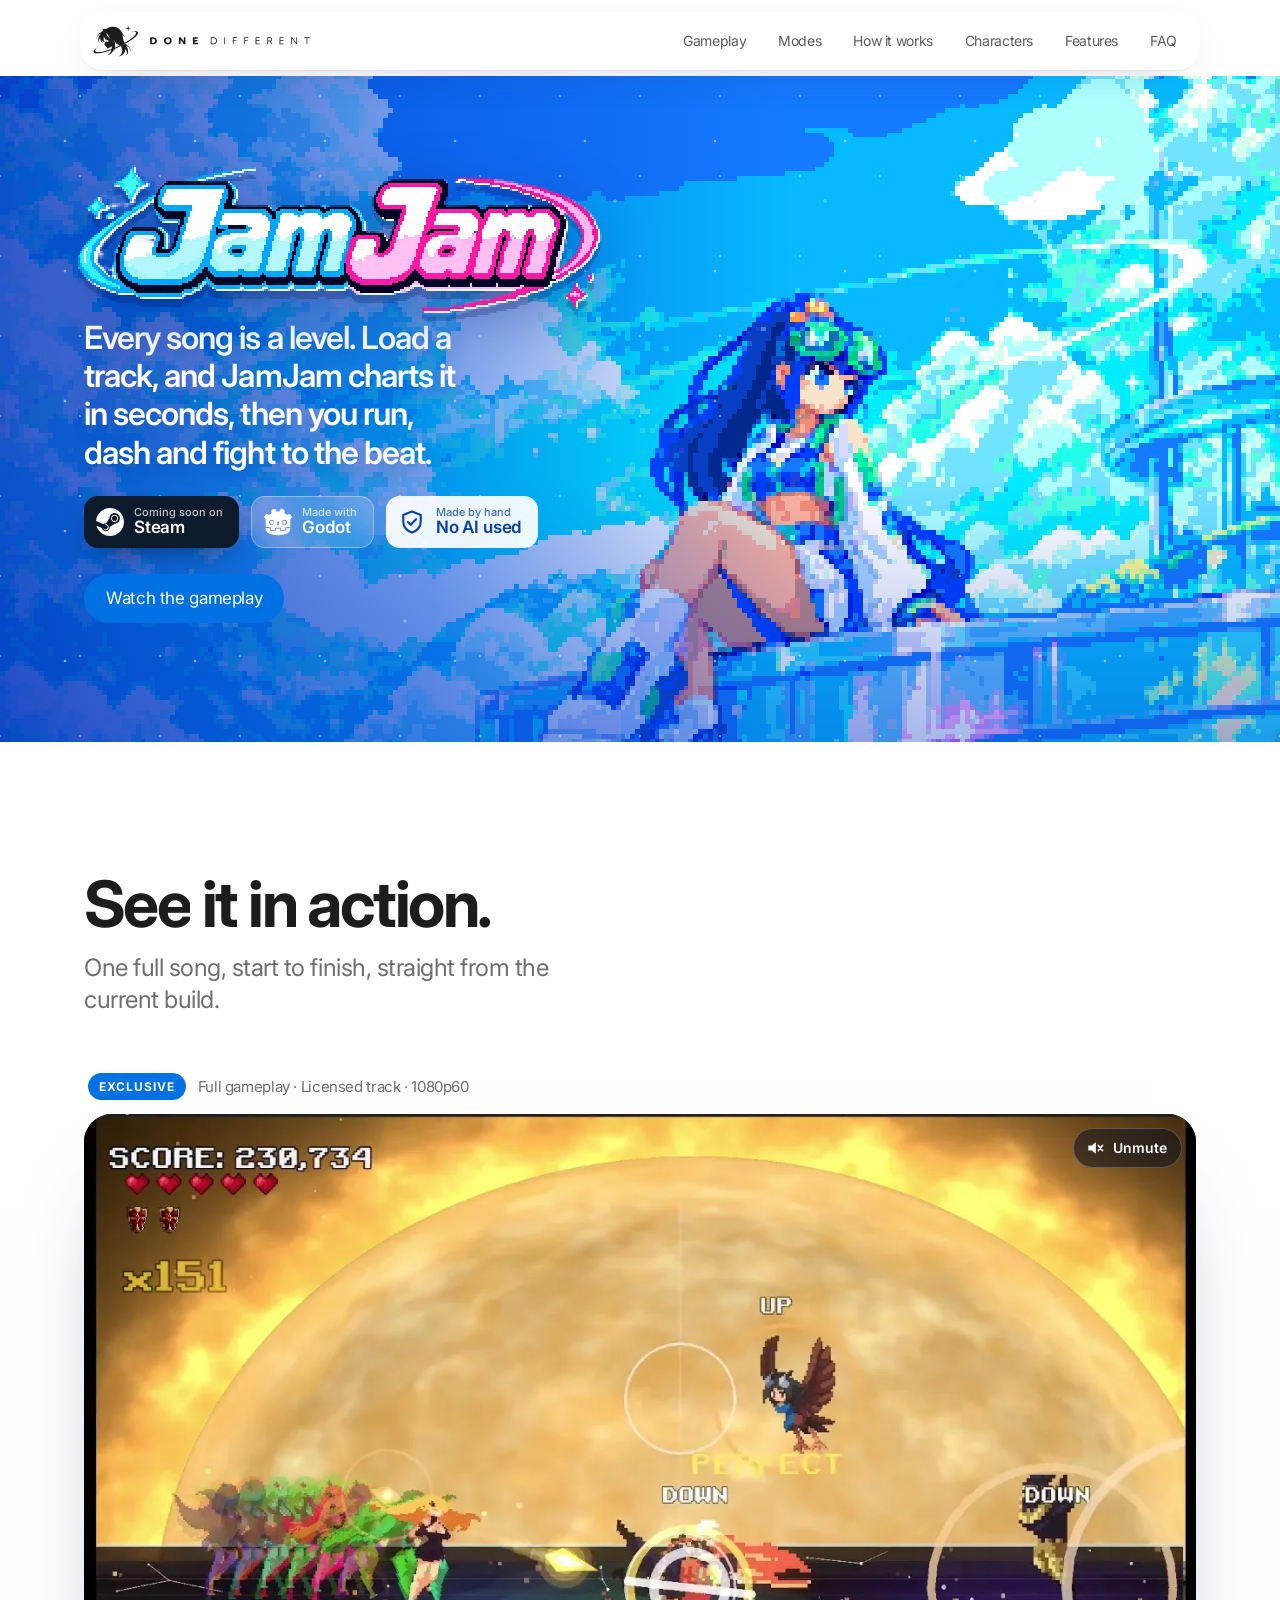
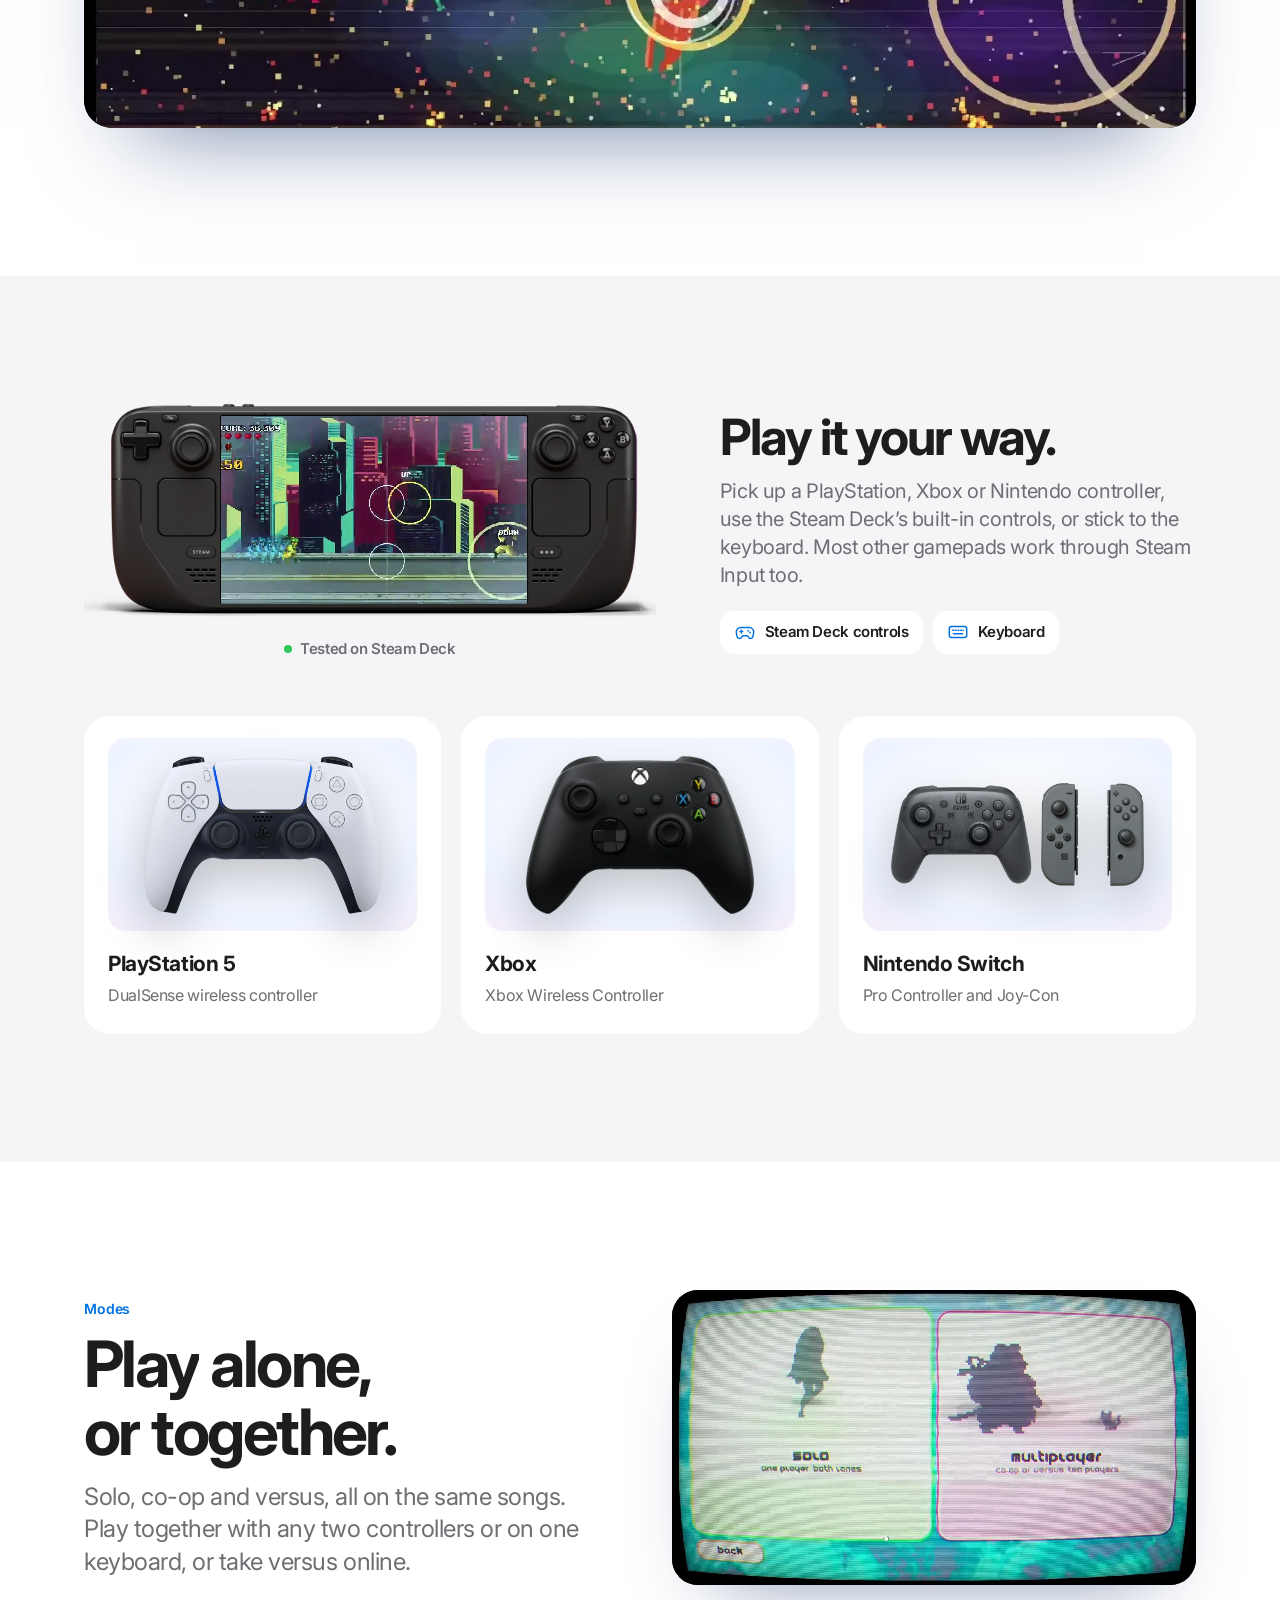
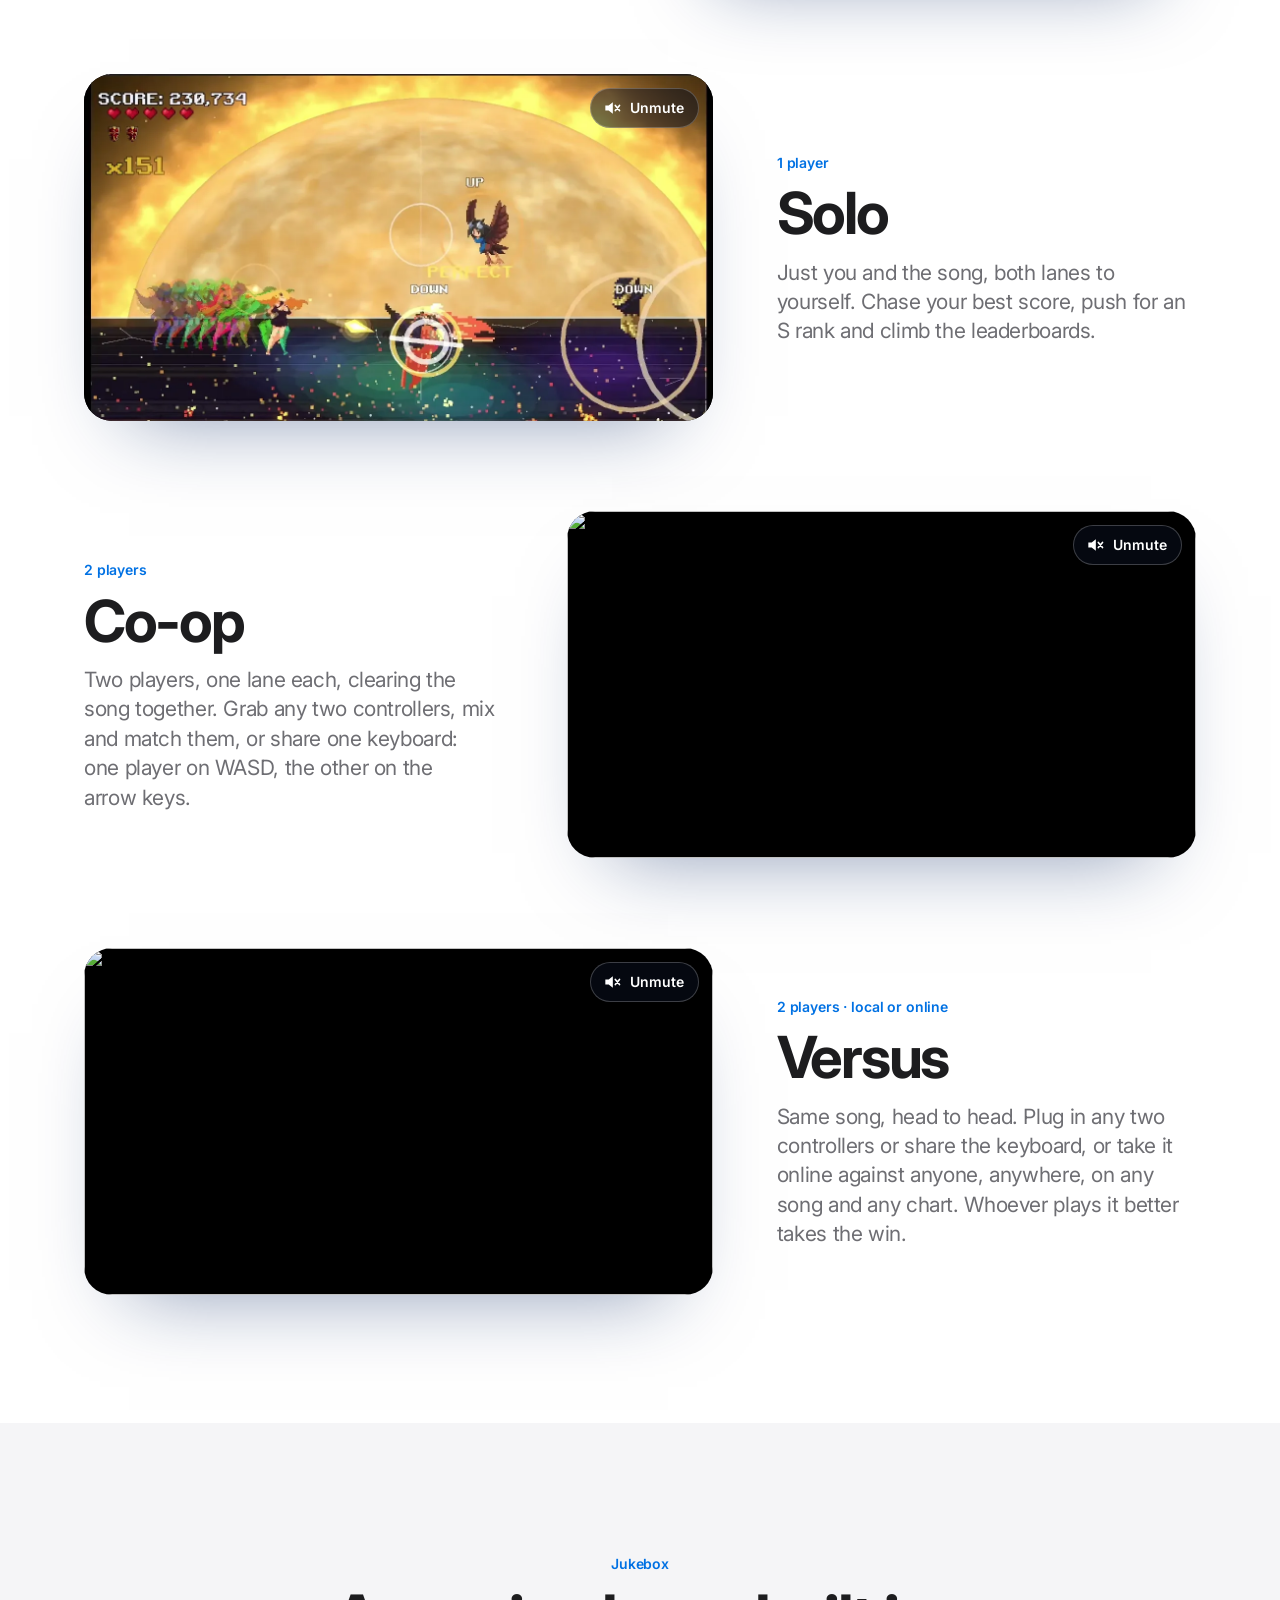
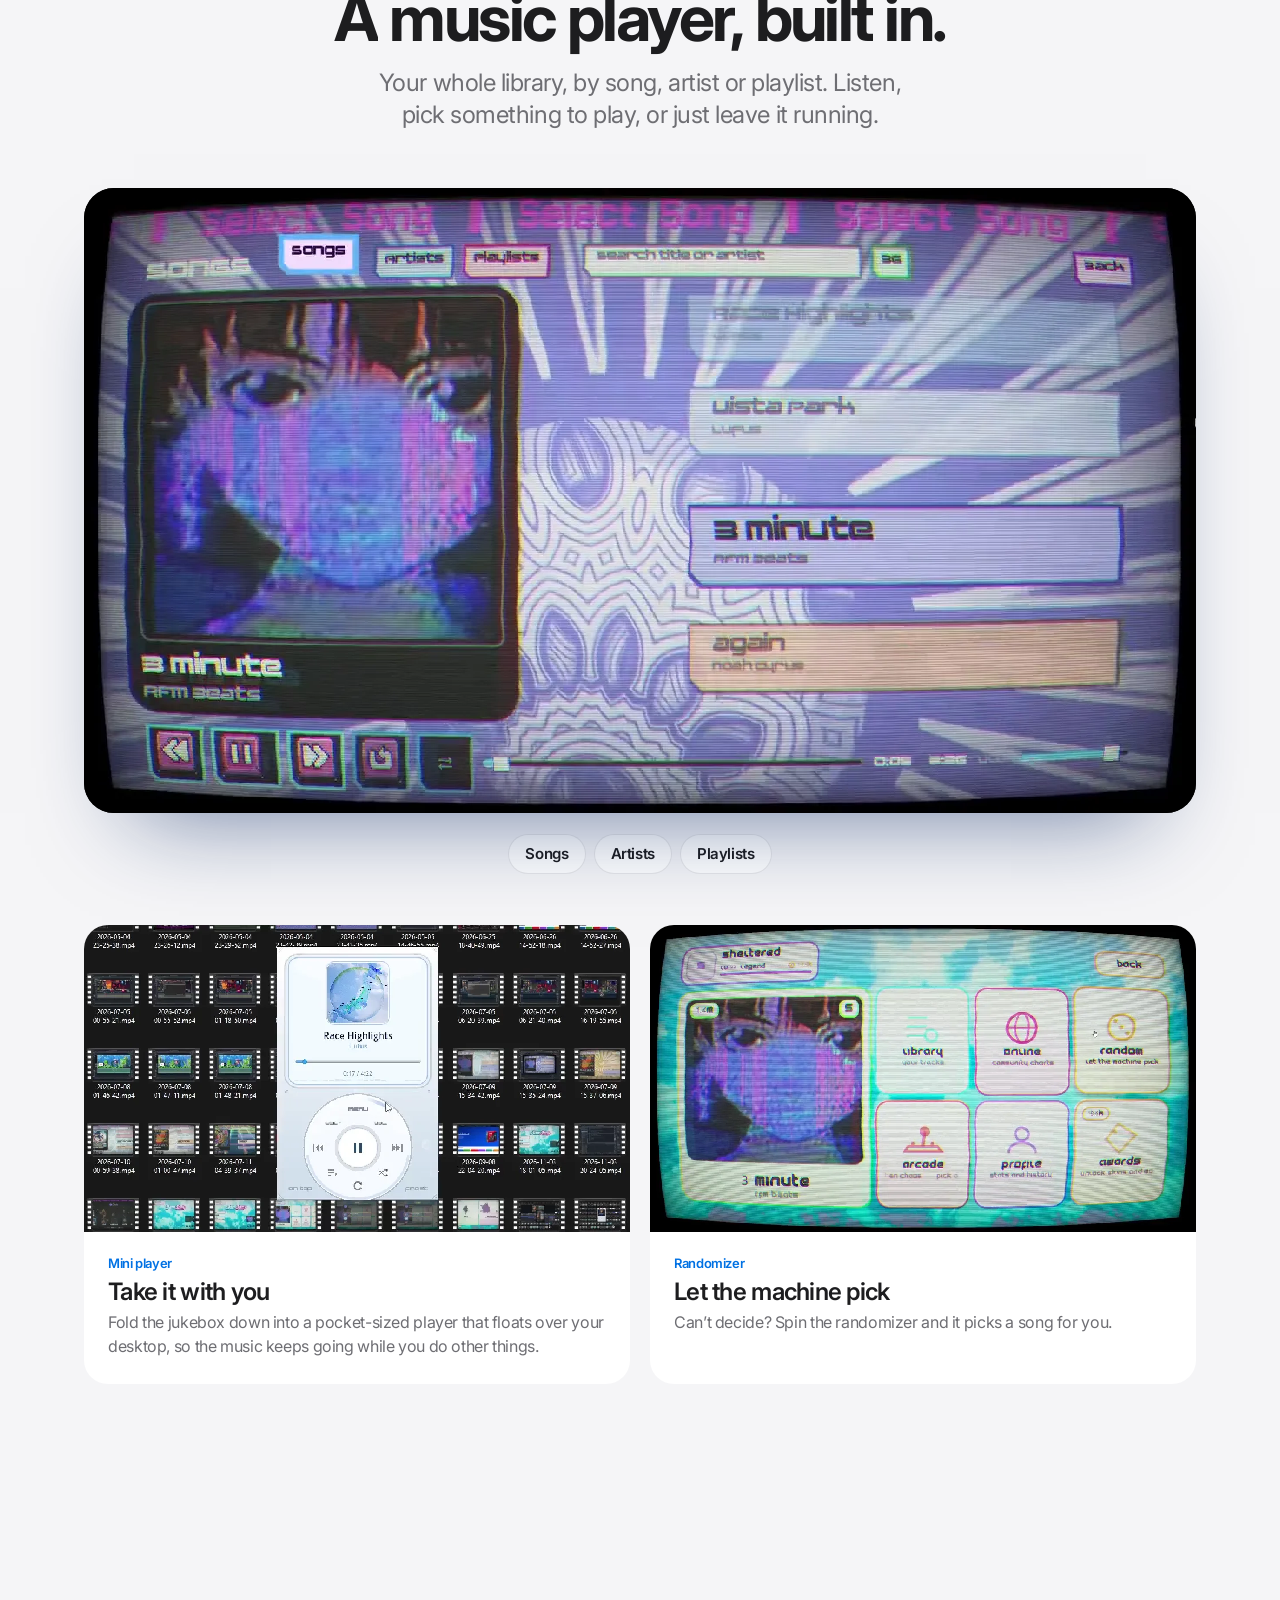
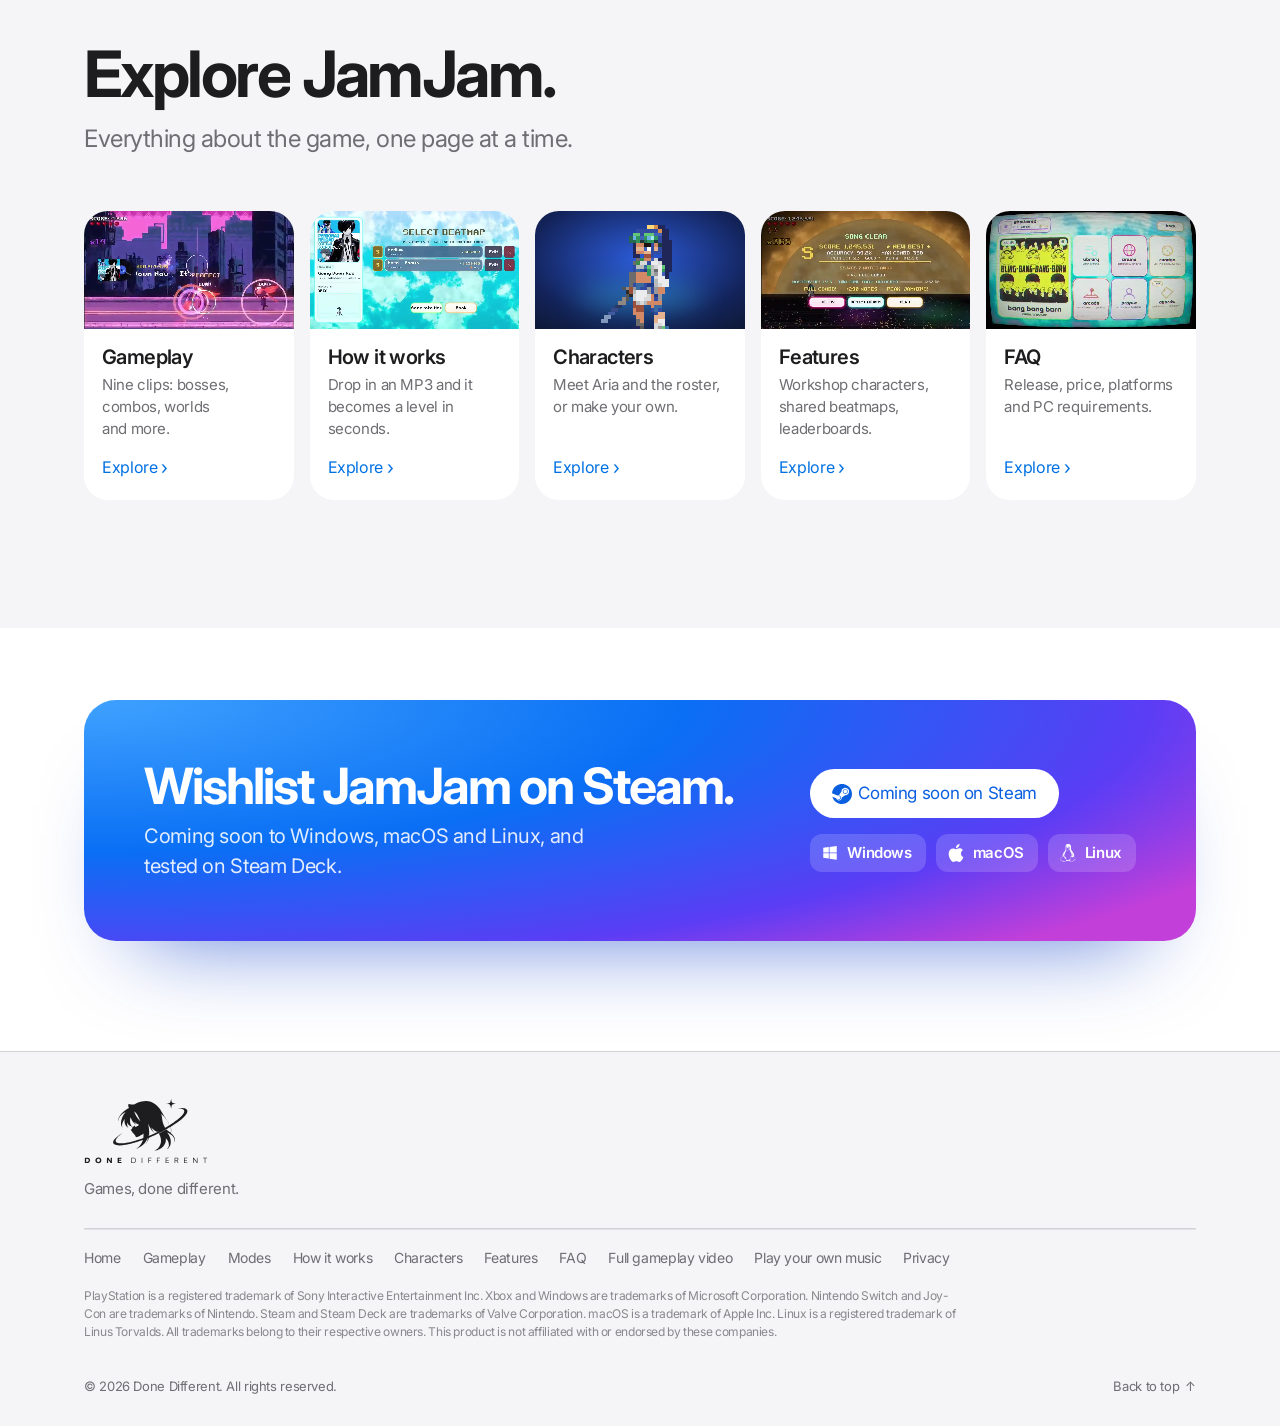
==== commit 9a1678b1: "online versus" ====
--- a/index.html
+++ b/index.html
@@ -25,7 +25,7 @@
 <link rel="preconnect" href="https://fonts.googleapis.com">
 <link rel="preconnect" href="https://fonts.gstatic.com" crossorigin>
 <link href="https://fonts.googleapis.com/css2?family=Inter:wght@400;500;600;700&family=Montserrat:wght@300;700&family=Tajawal:wght@500;700&display=swap" rel="stylesheet">
-<link rel="stylesheet" href="/assets/g-3e56becc93.css">
+<link rel="stylesheet" href="/assets/g-a768e128d4.css">
 <script>window.DD_SPY=[]</script><script>window.DD_MAIL={"url": "https://script.google.com/macros/s/AKfycbyFYFGSmdoYCowIifRj9fHhZEJKQX8gg5jzKDLyOiDbAR0hf-uWY4Wv-mmm1ukl56oY/exec"}</script></head>
 <body><svg width="0" height="0" style="position:absolute" aria-hidden="true"><defs><symbol id="dd-mark" viewBox="0 0 1567 1102"><path fill="currentColor" fill-rule="evenodd" d="M869.5 1084.1C868.9 1083.0 872.8 1080.0 875.0 1080.0C875.8 1080.0 877.8 1079.3 879.4 1078.5C880.9 1077.7 882.7 1077.0 883.4 1077.0C884.0 1077.0 888.3 1075.0 893.0 1072.7C931.2 1053.5 961.7 1020.9 981.4 978.2C998.2 941.7 1004.3 915.2 1004.4 878.5C1004.5 834.0 995.6 800.1 970.7 750.1L961.5 731.8L964.5 729.4C966.2 728.1 967.9 727.0 968.3 727.0C968.8 727.0 974.6 723.7 981.3 719.8C988.0 715.8 1015.1 701.7 1041.5 688.4C1067.9 675.2 1092.7 662.7 1096.5 660.7C1100.3 658.7 1107.1 655.5 1111.4 653.5C1119.1 650.1 1119.4 650.0 1121.9 651.7C1125.6 654.1 1141.4 666.4 1149.1 672.9C1156.5 679.2 1174.0 693.4 1190.2 706.4C1196.1 711.1 1201.8 715.0 1202.9 715.0C1205.3 715.0 1207.5 706.7 1209.5 689.3C1212.3 665.2 1211.0 640.1 1205.7 617.5C1201.2 598.4 1200.5 596.0 1199.2 596.0C1198.4 596.0 1195.1 597.6 1191.9 599.5C1188.6 601.4 1185.7 603.0 1185.5 603.0C1185.3 603.0 1180.6 605.7 1175.1 609.0C1169.5 612.3 1164.8 615.0 1164.5 615.0C1164.3 615.0 1160.8 616.9 1156.8 619.3C1152.8 621.7 1148.8 623.9 1148.0 624.3C1147.2 624.7 1145.6 625.6 1144.5 626.3C1143.4 627.0 1139.3 629.3 1135.5 631.5C1131.6 633.7 1127.6 636.0 1126.5 636.7C1125.4 637.4 1123.8 638.2 1123.0 638.6C1122.2 639.0 1115.7 642.8 1108.5 647.0C1095.9 654.4 1081.3 662.5 1062.5 672.5C1040.9 683.9 1036.3 686.4 1033.5 688.0C1031.8 689.0 1026.5 691.9 1021.5 694.5C1016.5 697.1 1009.3 701.0 1005.3 703.1C1001.3 705.3 980.9 715.6 959.8 726.1C924.0 744.0 905.5 752.8 873.5 767.0C866.4 770.2 856.2 774.8 851.0 777.3C838.0 783.4 833.0 785.6 822.5 790.0C817.6 792.1 805.2 797.4 795.0 801.8C784.8 806.2 772.5 811.5 767.5 813.5C755.3 818.5 754.2 819.3 753.4 823.7C753.1 825.8 752.2 829.5 751.5 832.0C750.8 834.5 749.5 839.2 748.6 842.5C747.7 845.8 746.3 850.1 745.5 852.0C744.8 853.9 742.8 859.1 741.0 863.5C739.3 867.9 737.3 872.7 736.5 874.2C735.7 875.6 735.0 877.4 735.0 878.1C735.0 879.9 722.0 905.6 715.9 915.8C708.4 928.3 700.5 939.2 692.8 947.4C684.9 955.8 683.1 955.8 689.6 947.4C701.5 932.3 715.1 906.8 721.0 889.0C722.6 883.9 723.5 881.0 727.4 867.5C730.0 858.6 735.0 833.9 735.0 830.0C735.0 827.4 732.6 827.5 727.6 830.3C724.2 832.3 723.3 833.6 719.8 842.5C696.5 901.8 654.7 953.5 596.5 995.1C583.0 1004.7 534.2 1032.0 530.5 1032.0C530.2 1032.0 527.6 1033.1 524.7 1034.5C519.7 1037.0 507.7 1041.8 497.7 1045.5C494.4 1046.6 492.5 1046.9 491.8 1046.2C491.3 1045.7 491.2 1045.0 491.7 1044.7C492.1 1044.5 496.6 1042.1 501.5 1039.5C550.5 1013.7 591.3 966.8 616.1 908.0C621.6 894.8 631.4 866.0 630.6 865.2C630.0 864.7 624.1 866.5 609.0 871.9C591.3 878.1 565.0 887.2 551.0 891.9C536.8 896.7 528.5 899.3 504.5 906.5C497.9 908.5 491.4 910.5 490.0 911.0C488.6 911.5 484.4 912.8 480.5 913.9C476.6 915.0 465.2 918.4 455.0 921.4C444.8 924.4 434.7 927.3 432.5 927.9C430.3 928.4 423.3 930.3 417.0 931.9C364.7 945.8 336.2 952.5 306.0 957.9C296.9 959.5 280.7 962.5 270.0 964.5C227.2 972.3 185.0 976.4 147.5 976.4C99.9 976.3 73.8 972.0 50.8 960.4C26.4 948.1 18.0 936.3 18.0 914.1C18.0 898.1 20.9 889.3 32.1 871.3C46.2 848.8 83.0 812.3 113.8 790.2C116.4 788.3 123.0 783.5 128.5 779.5C164.9 753.1 197.3 731.9 198.9 733.5C199.2 733.9 199.0 734.4 198.4 734.8C180.5 747.1 142.0 777.6 128.0 790.6C123.9 794.5 118.3 799.6 115.7 802.0C113.0 804.4 106.7 811.4 101.6 817.4C76.9 846.8 66.4 872.1 71.3 890.0C76.5 908.8 92.7 920.8 122.5 928.0C142.8 932.9 149.7 933.5 185.5 933.4C219.8 933.2 230.6 932.5 267.0 927.6C299.9 923.2 355.4 912.0 399.5 900.8C403.9 899.7 409.8 898.2 412.5 897.5C415.2 896.8 421.3 895.2 426.0 893.8C430.7 892.4 437.4 890.5 441.0 889.5C455.8 885.4 490.5 875.1 501.5 871.5C503.7 870.8 510.2 868.7 516.0 866.9C531.4 862.2 575.2 847.7 585.0 844.0C589.7 842.3 595.3 840.3 597.5 839.5C604.4 837.2 616.4 833.0 618.5 832.1C619.6 831.6 623.6 830.2 627.5 829.0C641.3 824.5 640.4 825.8 642.0 807.5C644.7 777.4 645.0 771.3 644.9 753.2C644.7 731.9 644.3 730.6 639.2 735.2C636.4 737.8 621.9 748.1 609.0 756.7C604.9 759.4 595.2 765.2 587.5 769.5C579.8 773.7 573.0 777.6 572.5 778.0C570.0 779.9 541.0 794.4 531.4 798.5C514.0 805.9 503.5 808.1 496.1 806.0C487.5 803.6 483.4 798.4 476.9 782.2C470.1 764.9 465.3 758.7 453.8 751.9C446.8 747.8 443.0 743.1 443.0 738.6C443.0 734.0 441.3 732.2 432.0 727.5C421.8 722.2 419.0 718.4 419.0 709.4C418.9 701.5 416.0 696.7 403.1 683.5C390.4 670.7 383.0 661.1 383.0 657.4C383.0 656.2 384.1 654.5 385.4 653.7C393.4 648.4 405.2 635.8 409.9 627.5C415.2 618.2 417.5 605.6 415.1 599.5C414.1 597.1 415.5 594.0 417.5 594.0C419.9 594.0 439.8 587.2 442.7 585.3C452.6 579.2 457.1 573.0 451.7 573.0C450.4 573.0 448.9 573.5 448.2 574.2C446.2 576.2 445.7 574.3 447.2 569.8C449.1 564.1 450.8 564.0 458.9 569.4C465.6 573.8 465.9 574.2 468.9 581.9C470.6 586.3 472.0 591.3 472.0 593.0C472.0 597.5 473.6 597.5 485.6 593.4C497.9 589.3 509.1 583.9 516.5 578.6C519.2 576.6 522.1 575.0 522.9 575.0C525.5 575.0 537.5 566.1 542.3 560.6C545.0 557.5 548.5 554.6 550.5 553.9C552.4 553.2 554.0 552.0 554.0 551.3C554.0 549.8 553.5 549.6 539.0 544.3C514.8 535.6 484.8 518.3 463.3 500.8C452.2 491.8 451.0 493.2 459.5 505.6C466.4 515.7 484.2 535.5 491.0 540.5C496.1 544.3 497.5 547.9 493.5 547.2C490.7 546.7 471.1 534.7 462.2 528.1C454.9 522.6 434.2 501.6 424.7 489.9C408.7 470.4 388.6 431.6 379.4 402.6C377.3 395.7 375.8 400.0 370.4 430.5C367.9 444.1 367.7 447.9 367.6 471.0C367.5 488.7 367.9 498.3 368.8 502.5C375.0 530.7 377.6 539.5 383.0 550.5C388.3 561.2 400.6 578.4 406.6 583.3C414.1 589.6 405.3 589.8 386.5 584.0C351.9 573.1 324.3 546.7 313.3 514.1C307.4 496.4 306.8 498.1 307.4 529.8C307.8 551.3 308.3 558.1 309.9 565.0C314.0 582.9 320.3 597.4 327.7 606.1C334.9 614.6 332.5 615.5 321.6 608.3C301.8 595.4 288.0 581.1 276.3 561.5C263.7 540.2 258.6 525.8 254.4 499.9C252.8 489.7 252.9 454.6 254.6 440.8C255.4 434.8 254.1 434.6 250.3 440.3C248.8 442.7 244.1 449.8 239.9 456.1C215.2 493.0 202.0 531.9 202.0 567.5C202.0 582.7 203.7 590.4 209.5 602.3C213.8 611.2 213.4 613.3 208.3 607.5C200.0 598.0 189.4 577.0 185.2 562.0C179.2 540.5 178.3 505.3 182.9 480.0C187.2 456.7 197.1 423.2 204.6 406.2C205.9 403.2 207.0 400.4 207.0 399.9C207.0 398.5 217.1 377.1 221.0 370.1C224.2 364.4 229.4 355.0 233.4 347.6C237.3 340.4 250.7 320.7 261.2 306.7C274.0 289.6 273.8 289.4 256.1 300.5C222.5 321.6 204.5 335.5 181.7 357.9C162.1 377.1 154.0 388.1 142.9 410.0C131.7 432.2 127.3 455.4 130.3 476.4C131.4 483.6 129.9 483.2 127.4 475.7C126.0 471.6 125.6 467.4 125.7 455.0C125.8 435.4 128.3 423.7 136.9 402.5C138.3 399.2 145.0 385.7 147.2 382.0C158.6 362.4 169.7 346.0 179.3 334.5C185.7 326.8 211.0 299.2 212.0 298.8C212.4 298.6 218.5 293.2 225.6 286.8C251.3 263.5 287.9 237.0 324.0 215.5C333.1 210.1 341.1 205.1 341.9 204.4C343.1 203.3 342.9 202.2 340.5 196.8C329.8 173.1 327.1 146.4 333.9 132.5C337.3 125.7 339.5 124.1 343.2 126.1C347.8 128.6 368.8 133.3 383.0 135.0C393.6 136.3 420.8 136.3 436.2 135.0L448.0 134.0L460.7 127.0C541.4 82.9 631.9 59.4 709.0 62.4C753.9 64.2 799.1 76.0 836.7 95.6C875.2 115.7 898.7 132.8 928.6 162.5C947.4 181.2 958.6 194.5 975.6 218.6C989.9 238.9 1012.5 275.0 1026.3 299.4C1031.2 308.3 1036.5 317.3 1038.0 319.5C1039.5 321.7 1046.1 332.5 1052.8 343.5C1066.5 366.2 1096.2 411.4 1107.6 426.9C1132.3 460.4 1153.7 495.3 1162.6 516.5C1166.5 525.9 1167.2 527.9 1166.8 529.6C1166.3 532.3 1164.8 531.8 1163.8 528.5C1158.8 512.2 1135.1 472.0 1114.7 445.2C1100.8 427.0 1096.6 421.6 1091.7 416.3C1088.8 413.1 1083.7 407.4 1080.5 403.5C1072.5 394.0 1055.6 374.9 1043.5 361.8C1029.9 347.0 1019.4 335.4 1013.9 328.9C1011.3 325.9 1008.9 323.8 1008.5 324.2C1007.7 325.0 1008.3 327.2 1013.6 345.5C1014.9 349.9 1017.7 362.3 1019.9 373.0C1023.6 391.7 1024.7 398.8 1030.5 443.0C1035.6 481.6 1044.3 516.5 1056.7 548.0C1063.3 564.7 1084.8 607.1 1089.7 613.0C1090.6 614.0 1150.7 578.8 1178.7 560.8C1184.1 557.3 1189.4 554.0 1190.5 553.4C1198.8 548.7 1245.0 518.1 1272.5 499.1C1289.8 487.2 1331.7 456.4 1340.0 449.5C1344.1 446.1 1350.2 441.1 1353.6 438.4C1406.4 395.8 1447.4 354.3 1464.7 325.9C1482.8 296.4 1487.1 280.9 1482.7 262.3C1478.8 246.2 1464.9 232.4 1445.0 224.7C1432.2 219.8 1423.5 217.3 1414.0 215.9C1411.0 215.5 1405.8 214.6 1402.5 214.0C1399.2 213.4 1380.8 212.7 1361.5 212.3C1341.9 211.9 1328.3 211.3 1330.5 210.9C1358.5 205.9 1415.9 203.5 1449.4 206.1C1465.1 207.3 1480.9 209.9 1491.5 213.0C1495.3 214.2 1499.9 215.5 1501.7 215.9C1507.1 217.3 1522.2 225.1 1527.8 229.3C1538.2 237.1 1547.1 251.7 1549.1 264.1C1554.7 297.7 1525.3 348.0 1467.9 403.0C1459.0 411.5 1449.4 420.5 1446.4 423.0C1443.5 425.5 1433.3 434.1 1423.8 442.1C1414.3 450.1 1394.6 465.5 1380.0 476.3C1365.4 487.1 1350.6 498.1 1347.0 500.7C1340.6 505.5 1294.4 536.1 1269.0 552.5C1253.1 562.8 1221.0 582.5 1212.7 587.1C1209.6 588.8 1205.8 591.4 1204.4 592.7L1201.7 595.1L1203.9 596.6C1205.0 597.4 1206.0 599.1 1206.0 600.3C1206.0 601.5 1206.6 604.5 1207.4 607.0C1213.6 626.8 1215.2 636.8 1215.8 660.0C1216.3 683.2 1215.3 696.0 1211.5 710.3C1210.1 715.6 1209.0 720.5 1209.0 721.0C1209.0 721.5 1212.9 725.6 1217.8 730.2C1239.9 751.1 1253.5 766.3 1263.8 781.9C1284.6 813.1 1290.5 830.3 1290.4 859.0C1290.3 875.9 1290.2 876.3 1285.2 892.5C1281.9 903.4 1273.9 918.1 1268.7 923.3C1264.6 927.3 1264.3 925.9 1267.9 920.0C1269.6 917.2 1271.0 914.8 1271.0 914.5C1271.0 914.3 1272.3 911.3 1274.0 907.8C1279.8 895.5 1280.2 893.4 1280.7 876.0C1281.4 852.9 1279.6 845.1 1266.8 818.0C1260.6 804.7 1253.9 795.8 1238.1 779.7C1225.5 766.8 1217.2 759.5 1207.2 752.6C1198.1 746.3 1167.0 727.6 1155.0 721.3C1148.7 717.9 1142.1 714.4 1140.3 713.4C1136.2 711.0 1135.0 712.2 1137.8 715.9C1139.7 718.4 1158.3 748.8 1164.3 759.0C1168.2 765.8 1176.5 782.8 1186.2 804.0C1189.8 811.8 1190.8 814.3 1192.6 820.5C1193.5 823.8 1194.9 828.3 1195.6 830.5C1196.2 832.7 1197.5 837.2 1198.3 840.5C1199.2 843.8 1200.3 848.3 1200.9 850.6C1207.1 874.4 1208.7 923.3 1204.0 943.5C1196.9 973.6 1192.3 984.9 1178.6 1006.0C1168.8 1021.1 1161.9 1029.1 1151.1 1038.2C1141.3 1046.4 1135.6 1049.9 1134.3 1048.6C1133.9 1048.2 1134.0 1047.6 1134.5 1047.2C1136.9 1045.5 1147.9 1032.1 1150.7 1027.4C1162.5 1007.8 1167.0 990.6 1167.0 964.3C1167.0 931.5 1158.7 903.4 1139.2 870.5C1129.2 853.7 1106.5 825.3 1104.5 827.2C1104.1 827.6 1104.4 835.7 1105.0 845.2C1106.1 860.4 1106.1 864.3 1104.6 877.0C1102.6 894.3 1099.0 912.6 1095.5 922.5C1074.3 983.1 1027.7 1030.9 961.5 1059.9C958.8 1061.1 955.1 1062.7 953.5 1063.4C951.9 1064.2 948.7 1065.4 946.5 1066.3C944.3 1067.1 940.7 1068.5 938.5 1069.3C934.6 1070.8 927.0 1073.2 922.0 1074.4C920.6 1074.8 916.1 1076.0 912.0 1077.1C904.4 1079.1 895.6 1080.8 880.0 1083.5C869.8 1085.3 870.3 1085.2 869.5 1084.1ZM742.5 783.9C743.9 782.6 744.5 757.1 743.2 755.8C742.5 755.1 741.9 756.0 741.5 758.6C740.5 764.5 737.1 781.2 736.4 783.9C735.7 786.1 735.9 786.2 738.6 785.6C740.2 785.2 742.0 784.4 742.5 783.9ZM765.8 775.5C768.7 774.1 771.2 773.0 771.5 773.0C773.5 773.0 854.1 736.7 869.0 729.0C872.0 727.5 884.2 721.8 896.0 716.4C919.2 705.9 952.3 689.3 952.8 687.9C953.0 687.4 954.0 687.0 955.0 687.0C956.0 687.0 957.2 686.5 957.5 686.0C958.3 684.7 955.5 684.7 953.2 686.0C950.7 687.3 940.7 691.7 932.0 695.3L924.5 698.3L916.5 695.5C906.8 692.1 898.7 688.2 889.7 682.4C879.1 675.6 857.1 659.0 848.2 651.1C840.7 644.5 819.3 621.5 810.7 610.8C806.9 606.0 804.1 604.4 805.5 607.8C805.9 608.7 807.3 612.9 808.7 617.0C814.3 633.8 820.7 648.1 828.9 661.8C832.1 667.2 836.5 674.7 838.8 678.7C844.4 688.3 857.0 705.1 864.3 712.7C867.5 716.1 870.0 719.4 869.8 720.1C868.9 722.7 849.1 704.5 828.2 681.8C808.4 660.2 784.1 622.2 764.7 582.5C757.2 567.2 750.0 551.3 750.0 549.9C750.0 549.5 748.6 546.2 747.0 542.7C745.4 539.1 744.0 535.7 744.0 535.2C744.0 534.7 743.3 533.6 742.4 532.9C740.9 531.7 740.8 531.9 741.2 535.5C741.5 537.7 742.7 543.8 744.0 549.0C746.6 560.2 748.8 572.5 750.0 583.0C750.5 587.1 751.4 593.2 751.9 596.5C756.8 626.1 757.9 637.0 761.1 691.9C762.3 712.4 761.7 739.0 759.3 769.9C758.9 774.9 759.1 778.0 759.7 778.0C760.2 778.0 763.0 776.9 765.8 775.5ZM576.0 470.9C575.5 469.2 574.7 467.3 574.2 466.7C573.7 466.0 572.3 463.0 571.0 460.0C569.8 457.0 567.7 452.2 566.4 449.5C560.7 436.9 558.0 430.8 558.0 430.4C558.0 430.1 555.1 423.9 551.6 416.7C548.1 409.4 544.3 401.5 543.2 399.0C542.1 396.5 539.3 390.2 537.0 385.0C534.6 379.8 532.4 375.1 532.0 374.5C531.6 373.9 528.6 368.6 525.5 362.5C507.8 328.6 491.3 307.1 468.7 288.3C464.2 284.5 459.8 280.7 458.8 279.8C457.8 278.8 456.5 278.0 456.0 278.0C452.6 278.0 459.4 300.8 469.1 321.7C471.2 326.3 473.9 332.3 475.2 335.2C478.6 343.3 488.7 362.4 493.4 369.8C495.8 373.5 498.7 378.3 499.8 380.6C504.2 389.3 530.1 423.7 546.4 442.5C552.5 449.6 568.6 467.4 572.7 471.7C575.8 474.9 577.0 474.6 576.0 470.9ZM1211.7 215.8C1211.4 214.5 1209.9 205.8 1208.5 196.5C1205.4 176.4 1200.3 157.4 1195.2 147.0C1191.7 139.8 1191.2 139.3 1184.5 135.8C1173.1 129.7 1147.9 122.6 1130.0 120.5C1121.1 119.5 1119.0 118.9 1119.0 117.5C1119.0 116.6 1120.7 115.9 1123.8 115.5C1133.9 114.2 1153.7 109.7 1165.8 106.1C1180.9 101.5 1185.4 99.6 1189.8 96.3C1197.6 90.4 1206.3 62.8 1210.4 31.1C1211.3 24.2 1212.3 18.4 1212.6 18.1C1213.7 17.0 1215.0 20.7 1215.0 25.0C1215.0 34.1 1221.3 65.0 1225.4 76.5C1231.0 92.4 1233.3 95.6 1242.0 100.0C1252.0 105.1 1288.9 114.9 1298.3 115.0C1300.0 115.1 1302.8 115.7 1304.5 116.4L1307.5 117.8L1305.0 118.7C1303.6 119.3 1299.6 120.0 1296.0 120.4C1270.6 123.2 1239.3 133.7 1233.1 141.6C1225.8 150.8 1216.9 186.0 1214.8 213.9C1214.5 217.9 1212.5 219.1 1211.7 215.8Z"/></symbol><symbol id="dd-word" viewBox="0 0 2555 150"><path fill="currentColor" fill-rule="evenodd" d="M278.0 131.1C258.5 126.0 242.4 110.9 236.8 92.6C234.3 84.3 233.9 69.8 236.0 61.0C243.9 27.8 283.1 9.3 319.8 21.6C333.7 26.2 348.6 39.2 353.8 51.2C359.7 65.2 359.1 87.4 352.4 101.7C349.4 108.0 339.2 118.8 331.7 123.7C319.0 132.0 294.2 135.4 278.0 131.1ZM18.7 130.3C17.7 129.4 17.8 21.0 18.8 21.0C39.9 20.5 76.7 21.0 80.9 21.9C90.5 23.9 104.1 31.1 110.6 37.6C136.4 63.4 128.9 107.2 96.0 123.4C82.3 130.1 76.4 131.0 46.0 131.0C31.4 131.0 19.0 130.7 18.7 130.3ZM473.2 129.7C472.1 128.4 472.4 22.8 473.5 21.0C474.0 20.2 497.1 20.6 499.7 21.5C501.1 22.0 515.9 41.6 526.5 57.0C536.7 71.9 546.8 85.3 548.6 86.3C549.8 87.0 550.0 82.5 550.0 54.6C550.0 16.3 548.5 19.8 564.7 20.2L575.5 20.5L575.5 75.5L575.5 130.5L563.3 130.8C554.3 131.0 550.9 130.7 550.1 129.8C547.4 126.4 524.8 95.5 519.5 88.0C507.9 71.3 500.7 62.0 499.5 62.0C498.4 62.0 498.1 68.5 498.1 95.6C498.1 114.0 497.8 129.6 497.5 130.1C496.5 131.5 474.4 131.2 473.2 129.7ZM693.7 129.6C693.4 128.7 693.1 104.3 693.0 75.2C693.0 30.7 693.2 22.1 694.4 21.1C696.5 19.3 768.5 19.7 770.0 21.5C770.7 22.3 771.0 26.4 770.8 32.1L770.5 41.5L746.5 41.8C733.3 41.9 722.2 42.4 721.7 42.9C720.7 43.9 720.2 60.7 721.1 62.2C721.5 62.8 730.7 63.5 743.1 63.8L764.5 64.5L764.5 74.5L764.5 84.5L743.0 85.0L721.5 85.5L720.9 95.5C720.6 101.0 720.6 106.1 720.8 106.8C721.1 107.7 727.1 108.0 746.0 108.0C766.0 108.0 771.0 108.3 771.9 109.4C772.7 110.3 773.0 114.2 772.8 120.6L772.5 130.5L733.4 130.8C699.7 131.0 694.1 130.8 693.7 129.6ZM975.7 130.3C974.3 129.0 974.9 23.3 976.2 22.3C978.5 20.4 1015.5 19.8 1025.0 21.4C1055.5 26.6 1073.1 46.1 1073.2 74.9C1073.3 99.3 1060.8 118.3 1039.8 125.7C1026.8 130.3 1021.4 131.0 998.5 131.0C986.3 131.0 976.0 130.7 975.7 130.3ZM1190.5 130.0C1189.5 128.3 1189.1 24.7 1190.2 22.8C1191.3 20.6 1199.2 20.3 1200.9 22.4C1201.7 23.3 1201.9 38.5 1201.8 77.1L1201.5 130.5L1196.3 130.8C1193.4 131.0 1190.9 130.6 1190.5 130.0ZM1325.1 129.6C1324.3 128.7 1324.1 113.5 1324.2 74.9L1324.5 21.5L1356.0 21.0C1373.3 20.7 1388.3 20.8 1389.2 21.2C1391.7 22.4 1392.4 25.8 1390.6 28.5L1389.0 31.0L1363.5 31.0C1346.5 31.0 1337.9 31.4 1337.5 32.1C1336.6 33.5 1336.6 67.6 1337.5 68.9C1337.9 69.6 1345.8 70.0 1360.4 70.0C1384.1 70.0 1385.0 70.2 1385.0 75.0C1385.0 79.8 1384.1 80.0 1361.2 80.0C1348.1 80.0 1339.1 80.4 1337.9 81.1C1336.0 82.1 1335.9 83.1 1336.1 105.5C1336.1 118.4 1335.9 129.3 1335.5 129.9C1334.6 131.5 1326.5 131.2 1325.1 129.6ZM1503.5 129.8C1503.2 129.1 1503.1 104.4 1503.2 75.0L1503.5 21.5L1536.0 21.5L1568.5 21.5L1568.8 25.1C1569.0 27.2 1568.6 29.1 1567.7 29.8C1566.8 30.6 1558.1 31.1 1540.4 31.2L1514.5 31.5L1514.3 49.0C1514.3 58.6 1514.4 67.3 1514.7 68.2C1515.1 69.8 1517.3 70.0 1539.3 70.2L1563.5 70.5L1563.5 75.0L1563.5 79.5L1539.8 80.0C1526.8 80.3 1515.8 80.8 1515.4 81.2C1515.0 81.6 1514.5 92.4 1514.3 105.2C1514.1 118.0 1513.7 129.1 1513.5 129.8C1513.2 130.5 1511.3 131.0 1508.5 131.0C1505.8 131.0 1503.7 130.5 1503.5 129.8ZM1683.6 130.1C1682.5 128.4 1682.9 22.7 1684.0 21.6C1685.4 20.2 1748.9 20.6 1750.7 22.1C1752.5 23.7 1752.3 26.4 1750.2 28.9C1748.6 30.9 1747.6 31.0 1722.0 31.3L1695.5 31.5L1695.2 48.9C1695.0 61.2 1695.3 66.7 1696.1 67.7C1697.1 68.9 1701.4 69.1 1720.8 68.9C1739.8 68.8 1744.4 69.0 1745.1 70.1C1746.3 72.0 1746.2 74.7 1745.0 77.1C1744.0 78.9 1742.6 79.0 1720.7 79.0C1703.9 79.0 1697.1 79.3 1696.2 80.2C1694.7 81.7 1694.5 116.7 1696.0 119.0C1696.8 120.3 1701.1 120.5 1724.2 120.5L1751.5 120.5L1752.4 123.2C1753.1 125.1 1753.0 126.7 1752.2 128.5L1751.0 131.0L1717.6 131.0C1699.2 131.0 1683.9 130.6 1683.6 130.1ZM1868.6 129.5C1867.7 127.0 1867.9 23.7 1868.9 22.1C1869.6 21.1 1874.4 20.8 1893.1 20.9C1915.0 21.1 1916.9 21.2 1923.4 23.5C1939.9 29.3 1948.0 45.8 1942.4 62.3C1940.8 67.1 1932.8 77.0 1930.5 77.0C1929.8 77.0 1928.7 77.6 1928.1 78.3C1927.5 79.1 1925.2 80.3 1922.9 81.0C1917.7 82.7 1917.1 84.4 1920.2 87.8C1922.3 90.2 1926.3 95.9 1940.7 117.3C1943.0 120.7 1945.8 124.7 1946.9 126.2C1950.3 130.5 1949.7 131.1 1942.3 130.8L1935.5 130.5L1924.5 113.8C1918.5 104.6 1911.7 94.2 1909.5 90.8L1905.5 84.5L1894.5 84.2C1888.5 84.1 1882.8 84.4 1882.0 85.0C1880.8 85.8 1880.4 89.9 1880.0 108.2L1879.5 130.5L1874.4 130.8C1870.4 131.0 1869.1 130.7 1868.6 129.5ZM2062.2 129.8C2060.8 128.4 2060.4 24.4 2061.9 22.2C2063.0 20.4 2126.5 20.3 2128.6 22.1C2130.5 23.7 2130.4 27.4 2128.2 29.3C2126.8 30.6 2122.6 30.9 2100.6 31.0C2086.4 31.0 2074.4 31.3 2074.0 31.5C2073.4 31.9 2073.8 66.9 2074.4 67.7C2074.4 67.8 2085.0 68.0 2097.9 68.2C2119.3 68.6 2121.4 68.8 2122.6 70.5C2124.4 73.0 2124.4 75.5 2122.4 77.4C2121.1 78.8 2117.5 79.0 2098.5 79.0C2079.4 79.0 2075.9 79.2 2074.6 80.6C2073.2 82.0 2073.0 84.5 2073.6 100.3C2073.9 110.3 2074.5 118.9 2075.0 119.3C2075.4 119.8 2088.1 120.2 2103.1 120.3L2130.5 120.5L2130.5 125.5L2130.5 130.5L2097.0 130.8C2071.7 131.0 2063.1 130.7 2062.2 129.8ZM2247.6 129.4C2246.3 126.0 2246.9 22.0 2248.2 21.6C2248.9 21.3 2251.5 20.9 2253.9 20.7C2258.0 20.2 2258.7 20.4 2261.4 23.4C2266.1 28.3 2291.5 62.9 2323.5 107.8C2324.4 109.0 2325.5 110.0 2326.0 110.0C2326.6 110.0 2327.0 93.3 2327.0 66.2C2327.0 33.5 2327.3 22.1 2328.2 21.2C2329.8 19.6 2336.5 19.7 2337.9 21.4C2338.7 22.3 2338.9 37.6 2338.8 76.6L2338.5 130.5L2332.3 130.8L2326.2 131.1L2320.7 123.8C2317.8 119.8 2311.5 111.1 2307.0 104.5C2297.9 91.5 2284.1 72.5 2272.1 56.3C2267.9 50.7 2263.7 45.0 2262.7 43.5C2261.7 42.1 2260.5 41.2 2260.0 41.5C2259.5 41.8 2259.1 60.7 2259.0 85.2C2259.0 115.2 2258.6 128.7 2257.9 129.7C2256.3 131.6 2248.4 131.4 2247.6 129.4ZM2489.7 130.3C2489.3 130.0 2488.9 113.0 2488.9 92.6C2488.8 72.2 2488.5 50.1 2488.1 43.5L2487.5 31.5L2470.6 31.2C2460.2 31.1 2453.1 30.5 2452.3 29.9C2450.7 28.5 2450.6 22.4 2452.1 21.4C2452.9 20.9 2502.5 20.7 2537.3 21.0C2537.7 21.0 2538.0 23.1 2537.8 25.8L2537.5 30.5L2520.1 30.8C2510.5 30.9 2502.2 31.4 2501.6 31.9C2500.8 32.5 2500.4 48.4 2500.2 81.2C2500.0 107.7 2499.6 129.8 2499.3 130.2C2498.8 131.2 2490.6 131.2 2489.7 130.3ZM1028.0 117.3C1047.4 112.0 1058.6 98.5 1059.8 79.2C1061.1 56.3 1051.2 40.6 1031.0 33.7C1023.9 31.3 990.9 30.0 988.5 32.0C987.2 33.1 987.0 39.1 987.0 75.4C987.0 101.7 987.4 118.0 988.0 118.6C989.5 120.1 1021.5 119.2 1028.0 117.3ZM305.6 107.6C322.1 103.2 331.5 87.8 328.9 69.6C325.0 42.1 293.5 31.5 272.9 50.7C265.9 57.3 263.5 63.4 263.5 75.0C263.5 92.2 270.9 102.7 286.3 107.5C291.8 109.3 299.3 109.3 305.6 107.6ZM78.4 105.3C84.5 103.1 91.0 96.8 94.1 90.4C96.1 86.2 96.4 83.9 96.5 74.5C96.5 63.5 96.5 63.5 92.8 57.9C85.1 46.0 73.8 41.4 54.0 42.2L45.5 42.5L45.2 74.0C45.1 91.3 45.2 106.1 45.5 106.9C46.3 109.0 71.7 107.8 78.4 105.3ZM1917.1 71.5C1929.2 67.2 1934.9 54.1 1929.7 42.6C1927.5 37.9 1926.4 36.7 1921.8 34.3C1916.7 31.7 1915.7 31.6 1899.7 31.2C1887.5 30.9 1882.6 31.1 1881.5 32.0C1880.3 33.0 1880.0 36.6 1880.0 51.5C1880.0 61.6 1880.3 70.5 1880.6 71.4C1881.5 73.7 1910.7 73.7 1917.1 71.5Z"/></symbol><symbol id="dd-full" viewBox="0 0 2555 1360"><path fill="currentColor" fill-rule="evenodd" d="M278.0 1341.1C258.5 1336.0 242.4 1320.9 236.8 1302.6C234.3 1294.3 233.9 1279.8 236.0 1271.0C243.9 1237.8 283.1 1219.3 319.8 1231.6C333.7 1236.2 348.6 1249.2 353.8 1261.2C359.7 1275.2 359.1 1297.4 352.4 1311.7C349.4 1318.0 339.2 1328.8 331.7 1333.7C319.0 1342.0 294.2 1345.4 278.0 1341.1ZM18.7 1340.3C17.7 1339.4 17.8 1231.0 18.8 1231.0C39.9 1230.5 76.7 1231.0 80.9 1231.9C90.5 1233.9 104.1 1241.1 110.6 1247.6C136.4 1273.4 128.9 1317.2 96.0 1333.4C82.3 1340.1 76.4 1341.0 46.0 1341.0C31.4 1341.0 19.0 1340.7 18.7 1340.3ZM473.2 1339.7C472.1 1338.4 472.4 1232.8 473.5 1231.0C474.0 1230.2 497.1 1230.6 499.7 1231.5C501.1 1232.0 515.9 1251.6 526.5 1267.0C536.7 1281.9 546.8 1295.3 548.6 1296.3C549.8 1297.0 550.0 1292.5 550.0 1264.6C550.0 1226.3 548.5 1229.8 564.7 1230.2L575.5 1230.5L575.5 1285.5L575.5 1340.5L563.3 1340.8C554.3 1341.0 550.9 1340.7 550.1 1339.8C547.4 1336.4 524.8 1305.5 519.5 1298.0C507.9 1281.3 500.7 1272.0 499.5 1272.0C498.4 1272.0 498.1 1278.5 498.1 1305.6C498.1 1324.0 497.8 1339.6 497.5 1340.1C496.5 1341.5 474.4 1341.2 473.2 1339.7ZM693.7 1339.6C693.4 1338.7 693.1 1314.3 693.0 1285.2C693.0 1240.7 693.2 1232.1 694.4 1231.1C696.5 1229.3 768.5 1229.7 770.0 1231.5C770.7 1232.3 771.0 1236.4 770.8 1242.1L770.5 1251.5L746.5 1251.8C733.3 1251.9 722.2 1252.4 721.7 1252.9C720.7 1253.9 720.2 1270.7 721.1 1272.2C721.5 1272.8 730.7 1273.5 743.1 1273.8L764.5 1274.5L764.5 1284.5L764.5 1294.5L743.0 1295.0L721.5 1295.5L720.9 1305.5C720.6 1311.0 720.6 1316.1 720.8 1316.8C721.1 1317.7 727.1 1318.0 746.0 1318.0C766.0 1318.0 771.0 1318.3 771.9 1319.4C772.7 1320.3 773.0 1324.2 772.8 1330.6L772.5 1340.5L733.4 1340.8C699.7 1341.0 694.1 1340.8 693.7 1339.6ZM975.7 1340.3C974.3 1339.0 974.9 1233.3 976.2 1232.3C978.5 1230.4 1015.5 1229.8 1025.0 1231.4C1055.5 1236.6 1073.1 1256.1 1073.2 1284.9C1073.3 1309.3 1060.8 1328.3 1039.8 1335.7C1026.8 1340.3 1021.4 1341.0 998.5 1341.0C986.3 1341.0 976.0 1340.7 975.7 1340.3ZM1190.5 1340.0C1189.5 1338.3 1189.1 1234.7 1190.2 1232.8C1191.3 1230.6 1199.2 1230.3 1200.9 1232.4C1201.7 1233.3 1201.9 1248.5 1201.8 1287.1L1201.5 1340.5L1196.3 1340.8C1193.4 1341.0 1190.9 1340.6 1190.5 1340.0ZM1325.1 1339.6C1324.3 1338.7 1324.1 1323.5 1324.2 1284.9L1324.5 1231.5L1356.0 1231.0C1373.3 1230.7 1388.3 1230.8 1389.2 1231.2C1391.7 1232.4 1392.4 1235.8 1390.6 1238.5L1389.0 1241.0L1363.5 1241.0C1346.5 1241.0 1337.9 1241.4 1337.5 1242.1C1336.6 1243.5 1336.6 1277.6 1337.5 1278.9C1337.9 1279.6 1345.8 1280.0 1360.4 1280.0C1384.1 1280.0 1385.0 1280.2 1385.0 1285.0C1385.0 1289.8 1384.1 1290.0 1361.2 1290.0C1348.1 1290.0 1339.1 1290.4 1337.9 1291.1C1336.0 1292.1 1335.9 1293.1 1336.1 1315.5C1336.1 1328.4 1335.9 1339.3 1335.5 1339.9C1334.6 1341.5 1326.5 1341.2 1325.1 1339.6ZM1503.5 1339.8C1503.2 1339.1 1503.1 1314.4 1503.2 1285.0L1503.5 1231.5L1536.0 1231.5L1568.5 1231.5L1568.8 1235.1C1569.0 1237.2 1568.6 1239.1 1567.7 1239.8C1566.8 1240.6 1558.1 1241.1 1540.4 1241.2L1514.5 1241.5L1514.3 1259.0C1514.3 1268.6 1514.4 1277.3 1514.7 1278.2C1515.1 1279.8 1517.3 1280.0 1539.3 1280.2L1563.5 1280.5L1563.5 1285.0L1563.5 1289.5L1539.8 1290.0C1526.8 1290.3 1515.8 1290.8 1515.4 1291.2C1515.0 1291.6 1514.5 1302.4 1514.3 1315.2C1514.1 1328.0 1513.7 1339.1 1513.5 1339.8C1513.2 1340.5 1511.3 1341.0 1508.5 1341.0C1505.8 1341.0 1503.7 1340.5 1503.5 1339.8ZM1683.6 1340.1C1682.5 1338.4 1682.9 1232.7 1684.0 1231.6C1685.4 1230.2 1748.9 1230.6 1750.7 1232.1C1752.5 1233.7 1752.3 1236.4 1750.2 1238.9C1748.6 1240.9 1747.6 1241.0 1722.0 1241.3L1695.5 1241.5L1695.2 1258.9C1695.0 1271.2 1695.3 1276.7 1696.1 1277.7C1697.1 1278.9 1701.4 1279.1 1720.8 1278.9C1739.8 1278.8 1744.4 1279.0 1745.1 1280.1C1746.3 1282.0 1746.2 1284.7 1745.0 1287.1C1744.0 1288.9 1742.6 1289.0 1720.7 1289.0C1703.9 1289.0 1697.1 1289.3 1696.2 1290.2C1694.7 1291.7 1694.5 1326.7 1696.0 1329.0C1696.8 1330.3 1701.1 1330.5 1724.2 1330.5L1751.5 1330.5L1752.4 1333.2C1753.1 1335.1 1753.0 1336.7 1752.2 1338.5L1751.0 1341.0L1717.6 1341.0C1699.2 1341.0 1683.9 1340.6 1683.6 1340.1ZM1868.6 1339.5C1867.7 1337.0 1867.9 1233.7 1868.9 1232.1C1869.6 1231.1 1874.4 1230.8 1893.1 1230.9C1915.0 1231.1 1916.9 1231.2 1923.4 1233.5C1939.9 1239.3 1948.0 1255.8 1942.4 1272.3C1940.8 1277.1 1932.8 1287.0 1930.5 1287.0C1929.8 1287.0 1928.7 1287.6 1928.1 1288.3C1927.5 1289.1 1925.2 1290.3 1922.9 1291.0C1917.7 1292.7 1917.1 1294.4 1920.2 1297.8C1922.3 1300.2 1926.3 1305.9 1940.7 1327.3C1943.0 1330.7 1945.8 1334.7 1946.9 1336.2C1950.3 1340.5 1949.7 1341.1 1942.3 1340.8L1935.5 1340.5L1924.5 1323.8C1918.5 1314.6 1911.7 1304.2 1909.5 1300.8L1905.5 1294.5L1894.5 1294.2C1888.5 1294.1 1882.8 1294.4 1882.0 1295.0C1880.8 1295.8 1880.4 1299.9 1880.0 1318.2L1879.5 1340.5L1874.4 1340.8C1870.4 1341.0 1869.1 1340.7 1868.6 1339.5ZM2062.2 1339.8C2060.8 1338.4 2060.4 1234.4 2061.9 1232.2C2063.0 1230.4 2126.5 1230.3 2128.6 1232.1C2130.5 1233.7 2130.4 1237.4 2128.2 1239.3C2126.8 1240.6 2122.6 1240.9 2100.6 1241.0C2086.4 1241.0 2074.4 1241.3 2074.0 1241.5C2073.4 1241.9 2073.8 1276.9 2074.4 1277.7C2074.4 1277.8 2085.0 1278.0 2097.9 1278.2C2119.3 1278.6 2121.4 1278.8 2122.6 1280.5C2124.4 1283.0 2124.4 1285.5 2122.4 1287.4C2121.1 1288.8 2117.5 1289.0 2098.5 1289.0C2079.4 1289.0 2075.9 1289.2 2074.6 1290.6C2073.2 1292.0 2073.0 1294.5 2073.6 1310.3C2073.9 1320.3 2074.5 1328.9 2075.0 1329.3C2075.4 1329.8 2088.1 1330.2 2103.1 1330.3L2130.5 1330.5L2130.5 1335.5L2130.5 1340.5L2097.0 1340.8C2071.7 1341.0 2063.1 1340.7 2062.2 1339.8ZM2247.6 1339.4C2246.3 1336.0 2246.9 1232.0 2248.2 1231.6C2248.9 1231.3 2251.5 1230.9 2253.9 1230.7C2258.0 1230.2 2258.7 1230.4 2261.4 1233.4C2266.1 1238.3 2291.5 1272.9 2323.5 1317.8C2324.4 1319.0 2325.5 1320.0 2326.0 1320.0C2326.6 1320.0 2327.0 1303.3 2327.0 1276.2C2327.0 1243.5 2327.3 1232.1 2328.2 1231.2C2329.8 1229.6 2336.5 1229.7 2337.9 1231.4C2338.7 1232.3 2338.9 1247.6 2338.8 1286.6L2338.5 1340.5L2332.3 1340.8L2326.2 1341.1L2320.7 1333.8C2317.8 1329.8 2311.5 1321.1 2307.0 1314.5C2297.9 1301.5 2284.1 1282.5 2272.1 1266.3C2267.9 1260.7 2263.7 1255.0 2262.7 1253.5C2261.7 1252.1 2260.5 1251.2 2260.0 1251.5C2259.5 1251.8 2259.1 1270.7 2259.0 1295.2C2259.0 1325.2 2258.6 1338.7 2257.9 1339.7C2256.3 1341.6 2248.4 1341.4 2247.6 1339.4ZM2489.7 1340.3C2489.3 1340.0 2488.9 1323.0 2488.9 1302.6C2488.8 1282.2 2488.5 1260.1 2488.1 1253.5L2487.5 1241.5L2470.6 1241.2C2460.2 1241.1 2453.1 1240.5 2452.3 1239.9C2450.7 1238.5 2450.6 1232.4 2452.1 1231.4C2452.9 1230.9 2502.5 1230.7 2537.3 1231.0C2537.7 1231.0 2538.0 1233.1 2537.8 1235.8L2537.5 1240.5L2520.1 1240.8C2510.5 1240.9 2502.2 1241.4 2501.6 1241.9C2500.8 1242.5 2500.4 1258.4 2500.2 1291.2C2500.0 1317.7 2499.6 1339.8 2499.3 1340.2C2498.8 1341.2 2490.6 1341.2 2489.7 1340.3ZM1028.0 1327.3C1047.4 1322.0 1058.6 1308.5 1059.8 1289.2C1061.1 1266.3 1051.2 1250.6 1031.0 1243.7C1023.9 1241.3 990.9 1240.0 988.5 1242.0C987.2 1243.1 987.0 1249.1 987.0 1285.4C987.0 1311.7 987.4 1328.0 988.0 1328.6C989.5 1330.1 1021.5 1329.2 1028.0 1327.3ZM305.6 1317.6C322.1 1313.2 331.5 1297.8 328.9 1279.6C325.0 1252.1 293.5 1241.5 272.9 1260.7C265.9 1267.3 263.5 1273.4 263.5 1285.0C263.5 1302.2 270.9 1312.7 286.3 1317.5C291.8 1319.3 299.3 1319.3 305.6 1317.6ZM78.4 1315.3C84.5 1313.1 91.0 1306.8 94.1 1300.4C96.1 1296.2 96.4 1293.9 96.5 1284.5C96.5 1273.5 96.5 1273.5 92.8 1267.9C85.1 1256.0 73.8 1251.4 54.0 1252.2L45.5 1252.5L45.2 1284.0C45.1 1301.3 45.2 1316.1 45.5 1316.9C46.3 1319.0 71.7 1317.8 78.4 1315.3ZM1917.1 1281.5C1929.2 1277.2 1934.9 1264.1 1929.7 1252.6C1927.5 1247.9 1926.4 1246.7 1921.8 1244.3C1916.7 1241.7 1915.7 1241.6 1899.7 1241.2C1887.5 1240.9 1882.6 1241.1 1881.5 1242.0C1880.3 1243.0 1880.0 1246.6 1880.0 1261.5C1880.0 1271.6 1880.3 1280.5 1880.6 1281.4C1881.5 1283.7 1910.7 1283.7 1917.1 1281.5ZM1451.5 1084.1C1450.9 1083.0 1454.8 1080.0 1457.0 1080.0C1457.8 1080.0 1459.8 1079.3 1461.4 1078.5C1462.9 1077.7 1464.7 1077.0 1465.4 1077.0C1466.0 1077.0 1470.3 1075.0 1475.0 1072.7C1513.2 1053.5 1543.7 1020.9 1563.4 978.2C1580.2 941.7 1586.3 915.2 1586.4 878.5C1586.5 834.0 1577.6 800.1 1552.7 750.1L1543.5 731.8L1546.5 729.4C1548.2 728.1 1549.9 727.0 1550.3 727.0C1550.8 727.0 1556.6 723.7 1563.3 719.8C1570.0 715.8 1597.1 701.7 1623.5 688.4C1649.9 675.2 1674.7 662.7 1678.5 660.7C1682.3 658.7 1689.1 655.5 1693.4 653.5C1701.1 650.1 1701.4 650.0 1703.9 651.7C1707.6 654.1 1723.4 666.4 1731.1 672.9C1738.5 679.2 1756.0 693.4 1772.2 706.4C1778.1 711.1 1783.8 715.0 1784.9 715.0C1787.3 715.0 1789.5 706.7 1791.5 689.3C1794.3 665.2 1793.0 640.1 1787.7 617.5C1783.2 598.4 1782.5 596.0 1781.2 596.0C1780.4 596.0 1777.1 597.6 1773.9 599.5C1770.6 601.4 1767.7 603.0 1767.5 603.0C1767.3 603.0 1762.6 605.7 1757.1 609.0C1751.5 612.3 1746.8 615.0 1746.5 615.0C1746.3 615.0 1742.8 616.9 1738.8 619.3C1734.8 621.7 1730.8 623.9 1730.0 624.3C1729.2 624.7 1727.6 625.6 1726.5 626.3C1725.4 627.0 1721.3 629.3 1717.5 631.5C1713.6 633.7 1709.6 636.0 1708.5 636.7C1707.4 637.4 1705.8 638.2 1705.0 638.6C1704.2 639.0 1697.7 642.8 1690.5 647.0C1677.9 654.4 1663.3 662.5 1644.5 672.5C1622.9 683.9 1618.3 686.4 1615.5 688.0C1613.8 689.0 1608.5 691.9 1603.5 694.5C1598.5 697.1 1591.3 701.0 1587.3 703.1C1583.3 705.3 1562.9 715.6 1541.8 726.1C1506.0 744.0 1487.5 752.8 1455.5 767.0C1448.3 770.2 1438.2 774.8 1433.0 777.3C1420.0 783.4 1415.0 785.6 1404.5 790.0C1399.6 792.1 1387.2 797.4 1377.0 801.8C1366.8 806.2 1354.5 811.5 1349.5 813.5C1337.3 818.5 1336.2 819.3 1335.4 823.7C1335.1 825.8 1334.2 829.5 1333.5 832.0C1332.8 834.5 1331.5 839.2 1330.6 842.5C1329.7 845.8 1328.3 850.1 1327.5 852.0C1326.8 853.9 1324.8 859.1 1323.0 863.5C1321.3 867.9 1319.3 872.7 1318.5 874.2C1317.7 875.6 1317.0 877.4 1317.0 878.1C1317.0 879.9 1304.0 905.6 1297.9 915.8C1290.4 928.3 1282.5 939.2 1274.8 947.4C1266.9 955.8 1265.1 955.8 1271.6 947.4C1283.5 932.3 1297.1 906.8 1303.0 889.0C1304.6 883.9 1305.5 881.0 1309.4 867.5C1312.0 858.6 1317.0 833.9 1317.0 830.0C1317.0 827.4 1314.6 827.5 1309.6 830.3C1306.2 832.3 1305.3 833.6 1301.8 842.5C1278.5 901.8 1236.7 953.5 1178.5 995.1C1165.0 1004.7 1116.2 1032.0 1112.5 1032.0C1112.2 1032.0 1109.6 1033.1 1106.7 1034.5C1101.7 1037.0 1089.7 1041.8 1079.7 1045.5C1076.4 1046.6 1074.5 1046.9 1073.8 1046.2C1073.3 1045.7 1073.2 1045.0 1073.7 1044.7C1074.1 1044.5 1078.5 1042.1 1083.5 1039.5C1132.5 1013.7 1173.3 966.8 1198.1 908.0C1203.6 894.8 1213.4 866.0 1212.6 865.2C1212.0 864.7 1206.1 866.5 1191.0 871.9C1173.3 878.1 1147.0 887.2 1133.0 891.9C1118.8 896.7 1110.5 899.3 1086.5 906.5C1079.9 908.5 1073.4 910.5 1072.0 911.0C1070.6 911.5 1066.3 912.8 1062.5 913.9C1058.7 915.0 1047.2 918.4 1037.0 921.4C1026.8 924.4 1016.7 927.3 1014.5 927.9C1012.3 928.4 1005.3 930.3 999.0 931.9C946.7 945.8 918.2 952.5 888.0 957.9C878.9 959.5 862.7 962.5 852.0 964.5C809.2 972.3 767.0 976.4 729.5 976.4C681.9 976.3 655.8 972.0 632.8 960.4C608.4 948.1 600.0 936.3 600.0 914.1C600.0 898.1 602.9 889.3 614.1 871.3C628.2 848.8 665.0 812.3 695.8 790.2C698.4 788.3 705.0 783.5 710.5 779.5C746.9 753.1 779.3 731.9 780.9 733.5C781.2 733.9 781.0 734.4 780.4 734.8C762.5 747.1 724.0 777.6 710.0 790.6C705.9 794.5 700.3 799.6 697.7 802.0C695.0 804.4 688.7 811.4 683.6 817.4C658.9 846.8 648.4 872.1 653.3 890.0C658.5 908.8 674.7 920.8 704.5 928.0C724.8 932.9 731.7 933.5 767.5 933.4C801.8 933.2 812.6 932.5 849.0 927.6C881.9 923.2 937.4 912.0 981.5 900.8C985.9 899.7 991.8 898.2 994.5 897.5C997.2 896.8 1003.3 895.2 1008.0 893.8C1012.7 892.4 1019.4 890.5 1023.0 889.5C1037.8 885.4 1072.5 875.1 1083.5 871.5C1085.7 870.8 1092.2 868.7 1098.0 866.9C1113.4 862.2 1157.2 847.7 1167.0 844.0C1171.7 842.3 1177.3 840.3 1179.5 839.5C1186.4 837.2 1198.4 833.0 1200.5 832.1C1201.6 831.6 1205.7 830.2 1209.5 829.0C1223.3 824.5 1222.4 825.8 1224.0 807.5C1226.7 777.4 1227.0 771.3 1226.9 753.2C1226.7 731.9 1226.3 730.6 1221.2 735.2C1218.4 737.8 1203.9 748.1 1191.0 756.7C1186.9 759.4 1177.2 765.2 1169.5 769.5C1161.8 773.7 1155.0 777.6 1154.5 778.0C1152.0 779.9 1123.0 794.4 1113.4 798.5C1096.0 805.9 1085.5 808.1 1078.1 806.0C1069.5 803.6 1065.4 798.4 1058.9 782.2C1052.1 764.9 1047.3 758.7 1035.8 751.9C1028.8 747.8 1025.0 743.1 1025.0 738.6C1025.0 734.0 1023.3 732.2 1014.0 727.5C1003.8 722.2 1001.0 718.4 1001.0 709.4C1000.9 701.5 998.0 696.7 985.1 683.5C972.4 670.7 965.0 661.1 965.0 657.4C965.0 656.2 966.1 654.5 967.4 653.7C975.4 648.4 987.2 635.8 991.9 627.5C997.2 618.2 999.5 605.6 997.1 599.5C996.1 597.1 997.5 594.0 999.5 594.0C1001.9 594.0 1021.8 587.2 1024.7 585.3C1034.6 579.2 1039.1 573.0 1033.7 573.0C1032.4 573.0 1030.9 573.5 1030.2 574.2C1028.2 576.2 1027.7 574.3 1029.2 569.8C1031.1 564.1 1032.8 564.0 1040.9 569.4C1047.6 573.8 1047.9 574.2 1050.9 581.9C1052.6 586.3 1054.0 591.3 1054.0 593.0C1054.0 597.5 1055.6 597.5 1067.6 593.4C1079.9 589.3 1091.1 583.9 1098.5 578.6C1101.2 576.6 1104.1 575.0 1104.9 575.0C1107.5 575.0 1119.5 566.1 1124.3 560.6C1127.0 557.5 1130.5 554.6 1132.5 553.9C1134.4 553.2 1136.0 552.0 1136.0 551.3C1136.0 549.8 1135.5 549.6 1121.0 544.3C1096.8 535.6 1066.8 518.3 1045.3 500.8C1034.2 491.8 1033.0 493.2 1041.5 505.6C1048.4 515.7 1066.2 535.5 1073.0 540.5C1078.1 544.3 1079.5 547.9 1075.5 547.2C1072.7 546.7 1053.1 534.7 1044.2 528.1C1036.9 522.6 1016.2 501.6 1006.7 489.9C990.7 470.4 970.6 431.6 961.4 402.6C959.3 395.7 957.8 400.0 952.4 430.5C949.9 444.1 949.7 447.9 949.6 471.0C949.5 488.7 949.9 498.3 950.8 502.5C957.0 530.7 959.6 539.5 965.0 550.5C970.3 561.2 982.6 578.4 988.6 583.3C996.1 589.6 987.3 589.8 968.5 584.0C933.9 573.1 906.3 546.7 895.3 514.1C889.4 496.4 888.8 498.1 889.4 529.8C889.8 551.3 890.3 558.1 891.9 565.0C896.0 582.9 902.3 597.4 909.7 606.1C916.9 614.6 914.5 615.5 903.6 608.3C883.8 595.4 870.0 581.1 858.3 561.5C845.7 540.2 840.6 525.8 836.4 499.9C834.8 489.7 834.9 454.6 836.6 440.8C837.4 434.8 836.1 434.6 832.3 440.3C830.8 442.7 826.1 449.8 821.9 456.1C797.2 493.0 784.0 531.9 784.0 567.5C784.0 582.7 785.7 590.4 791.5 602.3C795.8 611.2 795.4 613.3 790.3 607.5C782.0 598.0 771.4 577.0 767.2 562.0C761.2 540.5 760.3 505.3 764.9 480.0C769.2 456.7 779.1 423.2 786.6 406.2C787.9 403.2 789.0 400.4 789.0 399.9C789.0 398.5 799.1 377.1 803.0 370.1C806.2 364.4 811.4 355.0 815.4 347.6C819.3 340.4 832.7 320.7 843.2 306.7C856.0 289.6 855.8 289.4 838.1 300.5C804.5 321.6 786.5 335.5 763.7 357.9C744.1 377.1 736.0 388.1 724.9 410.0C713.7 432.2 709.3 455.4 712.3 476.4C713.4 483.6 711.9 483.2 709.4 475.7C708.0 471.6 707.6 467.4 707.7 455.0C707.8 435.4 710.3 423.7 718.9 402.5C720.3 399.2 727.0 385.7 729.2 382.0C740.6 362.4 751.7 346.0 761.3 334.5C767.7 326.8 793.0 299.2 794.0 298.8C794.4 298.6 800.5 293.2 807.6 286.8C833.3 263.5 869.9 237.0 906.0 215.5C915.1 210.1 923.1 205.1 923.9 204.4C925.1 203.3 924.9 202.2 922.5 196.8C911.8 173.1 909.1 146.4 915.9 132.5C919.3 125.7 921.5 124.1 925.2 126.1C929.8 128.6 950.8 133.3 965.0 135.0C975.6 136.3 1002.8 136.3 1018.2 135.0L1030.0 134.0L1042.7 127.0C1123.4 82.9 1213.9 59.4 1291.0 62.4C1335.9 64.2 1381.1 76.0 1418.7 95.6C1457.2 115.7 1480.7 132.8 1510.6 162.5C1529.4 181.2 1540.6 194.5 1557.6 218.6C1571.9 238.9 1594.5 275.0 1608.3 299.4C1613.2 308.3 1618.5 317.3 1620.0 319.5C1621.5 321.7 1628.1 332.5 1634.8 343.5C1648.5 366.2 1678.2 411.4 1689.6 426.9C1714.3 460.4 1735.7 495.3 1744.6 516.5C1748.5 525.9 1749.2 527.9 1748.8 529.6C1748.3 532.3 1746.8 531.8 1745.8 528.5C1740.8 512.2 1717.1 472.0 1696.7 445.2C1682.8 427.0 1678.6 421.6 1673.7 416.3C1670.8 413.1 1665.7 407.4 1662.5 403.5C1654.5 394.0 1637.6 374.9 1625.5 361.8C1611.9 347.0 1601.4 335.4 1595.9 328.9C1593.3 325.9 1590.9 323.8 1590.5 324.2C1589.7 325.0 1590.3 327.2 1595.6 345.5C1596.9 349.9 1599.7 362.3 1601.9 373.0C1605.6 391.7 1606.7 398.8 1612.5 443.0C1617.6 481.6 1626.3 516.5 1638.7 548.0C1645.3 564.7 1666.8 607.1 1671.7 613.0C1672.6 614.0 1732.7 578.8 1760.7 560.8C1766.1 557.3 1771.4 554.0 1772.5 553.4C1780.8 548.7 1827.0 518.1 1854.5 499.1C1871.8 487.2 1913.7 456.4 1922.0 449.5C1926.1 446.1 1932.2 441.1 1935.6 438.4C1988.4 395.8 2029.4 354.3 2046.7 325.9C2064.8 296.4 2069.1 280.9 2064.7 262.3C2060.8 246.2 2046.9 232.4 2027.0 224.7C2014.2 219.8 2005.5 217.3 1996.0 215.9C1993.0 215.5 1987.8 214.6 1984.5 214.0C1981.2 213.4 1962.8 212.7 1943.5 212.3C1923.9 211.9 1910.3 211.3 1912.5 210.9C1940.5 205.9 1997.9 203.5 2031.4 206.1C2047.1 207.3 2062.9 209.9 2073.5 213.0C2077.3 214.2 2081.9 215.5 2083.7 215.9C2089.1 217.3 2104.2 225.1 2109.8 229.3C2120.2 237.1 2129.1 251.7 2131.1 264.1C2136.7 297.7 2107.3 348.0 2049.9 403.0C2041.0 411.5 2031.4 420.5 2028.4 423.0C2025.5 425.5 2015.3 434.1 2005.8 442.1C1996.3 450.1 1976.6 465.5 1962.0 476.3C1947.4 487.1 1932.6 498.1 1929.0 500.7C1922.6 505.5 1876.4 536.1 1851.0 552.5C1835.1 562.8 1803.0 582.5 1794.7 587.1C1791.6 588.8 1787.8 591.4 1786.4 592.7L1783.7 595.1L1785.9 596.6C1787.0 597.4 1788.0 599.1 1788.0 600.3C1788.0 601.5 1788.6 604.5 1789.4 607.0C1795.6 626.8 1797.2 636.8 1797.8 660.0C1798.3 683.2 1797.3 696.0 1793.5 710.3C1792.1 715.6 1791.0 720.5 1791.0 721.0C1791.0 721.5 1794.9 725.6 1799.8 730.2C1821.9 751.1 1835.5 766.3 1845.8 781.9C1866.6 813.1 1872.5 830.3 1872.4 859.0C1872.3 875.9 1872.2 876.3 1867.2 892.5C1863.9 903.4 1855.9 918.1 1850.7 923.3C1846.6 927.3 1846.3 925.9 1849.9 920.0C1851.6 917.2 1853.0 914.8 1853.0 914.5C1853.0 914.3 1854.3 911.3 1856.0 907.8C1861.8 895.5 1862.2 893.4 1862.7 876.0C1863.4 852.9 1861.6 845.1 1848.8 818.0C1842.6 804.7 1835.9 795.8 1820.1 779.7C1807.5 766.8 1799.2 759.5 1789.2 752.6C1780.1 746.3 1749.0 727.6 1737.0 721.3C1730.7 717.9 1724.1 714.4 1722.3 713.4C1718.2 711.0 1717.0 712.2 1719.8 715.9C1721.7 718.4 1740.3 748.8 1746.3 759.0C1750.2 765.8 1758.5 782.8 1768.2 804.0C1771.8 811.8 1772.8 814.3 1774.6 820.5C1775.5 823.8 1776.9 828.3 1777.6 830.5C1778.2 832.7 1779.5 837.2 1780.3 840.5C1781.2 843.8 1782.3 848.3 1782.9 850.6C1789.1 874.4 1790.7 923.3 1786.0 943.5C1778.9 973.6 1774.3 984.9 1760.6 1006.0C1750.8 1021.1 1743.9 1029.1 1733.1 1038.2C1723.3 1046.4 1717.6 1049.9 1716.3 1048.6C1715.9 1048.2 1716.0 1047.6 1716.5 1047.2C1718.9 1045.5 1729.9 1032.1 1732.7 1027.4C1744.5 1007.8 1749.0 990.6 1749.0 964.3C1749.0 931.5 1740.7 903.4 1721.2 870.5C1711.2 853.7 1688.5 825.3 1686.5 827.2C1686.1 827.6 1686.4 835.7 1687.0 845.2C1688.1 860.4 1688.1 864.3 1686.6 877.0C1684.6 894.3 1681.0 912.6 1677.5 922.5C1656.3 983.1 1609.7 1030.9 1543.5 1059.9C1540.8 1061.1 1537.2 1062.7 1535.5 1063.4C1533.8 1064.2 1530.7 1065.4 1528.5 1066.3C1526.3 1067.1 1522.7 1068.5 1520.5 1069.3C1516.6 1070.8 1509.0 1073.2 1504.0 1074.4C1502.6 1074.8 1498.1 1076.0 1494.0 1077.1C1486.4 1079.1 1477.6 1080.8 1462.0 1083.5C1451.8 1085.3 1452.3 1085.2 1451.5 1084.1ZM1324.5 783.9C1325.9 782.6 1326.5 757.1 1325.2 755.8C1324.5 755.1 1323.9 756.0 1323.5 758.6C1322.5 764.5 1319.1 781.2 1318.4 783.9C1317.7 786.1 1317.9 786.2 1320.6 785.6C1322.2 785.2 1324.0 784.4 1324.5 783.9ZM1347.8 775.5C1350.7 774.1 1353.2 773.0 1353.5 773.0C1355.5 773.0 1436.1 736.7 1451.0 729.0C1454.0 727.5 1466.2 721.8 1478.0 716.4C1501.2 705.9 1534.3 689.3 1534.8 687.9C1535.0 687.4 1536.0 687.0 1537.0 687.0C1538.0 687.0 1539.2 686.5 1539.5 686.0C1540.3 684.7 1537.5 684.7 1535.2 686.0C1532.7 687.3 1522.7 691.7 1514.0 695.3L1506.5 698.3L1498.5 695.5C1488.8 692.1 1480.7 688.2 1471.7 682.4C1461.1 675.6 1439.1 659.0 1430.2 651.1C1422.7 644.5 1401.3 621.5 1392.7 610.8C1388.9 606.0 1386.1 604.4 1387.5 607.8C1387.9 608.7 1389.3 612.9 1390.7 617.0C1396.3 633.8 1402.7 648.1 1410.9 661.8C1414.1 667.2 1418.5 674.7 1420.8 678.7C1426.4 688.3 1439.0 705.1 1446.3 712.7C1449.5 716.1 1452.0 719.4 1451.8 720.1C1450.9 722.7 1431.1 704.5 1410.2 681.8C1390.4 660.2 1366.1 622.2 1346.7 582.5C1339.2 567.2 1332.0 551.3 1332.0 549.9C1332.0 549.5 1330.7 546.2 1329.0 542.7C1327.3 539.1 1326.0 535.7 1326.0 535.2C1326.0 534.7 1325.3 533.6 1324.4 532.9C1322.9 531.7 1322.8 531.9 1323.2 535.5C1323.5 537.7 1324.7 543.8 1326.0 549.0C1328.6 560.2 1330.8 572.5 1332.0 583.0C1332.5 587.1 1333.4 593.2 1333.9 596.5C1338.8 626.1 1339.9 637.0 1343.1 691.9C1344.3 712.4 1343.7 739.0 1341.3 769.9C1340.9 774.9 1341.1 778.0 1341.7 778.0C1342.2 778.0 1345.0 776.9 1347.8 775.5ZM1158.0 470.9C1157.5 469.2 1156.7 467.3 1156.2 466.7C1155.7 466.0 1154.3 463.0 1153.0 460.0C1151.8 457.0 1149.7 452.2 1148.4 449.5C1142.7 436.9 1140.0 430.8 1140.0 430.4C1140.0 430.1 1137.1 423.9 1133.6 416.7C1130.1 409.4 1126.3 401.5 1125.2 399.0C1124.1 396.5 1121.3 390.2 1119.0 385.0C1116.6 379.8 1114.4 375.1 1114.0 374.5C1113.6 373.9 1110.6 368.6 1107.5 362.5C1089.8 328.6 1073.3 307.1 1050.7 288.3C1046.2 284.5 1041.8 280.7 1040.8 279.8C1039.8 278.8 1038.5 278.0 1038.0 278.0C1034.6 278.0 1041.4 300.8 1051.1 321.7C1053.2 326.3 1055.9 332.3 1057.2 335.2C1060.6 343.3 1070.7 362.4 1075.4 369.8C1077.8 373.5 1080.7 378.3 1081.8 380.6C1086.2 389.3 1112.1 423.7 1128.4 442.5C1134.5 449.6 1150.6 467.4 1154.7 471.7C1157.8 474.9 1159.0 474.6 1158.0 470.9ZM1793.7 215.8C1793.4 214.5 1791.9 205.8 1790.5 196.5C1787.4 176.4 1782.3 157.4 1777.2 147.0C1773.7 139.8 1773.2 139.3 1766.5 135.8C1755.1 129.7 1729.9 122.6 1712.0 120.5C1703.1 119.5 1701.0 118.9 1701.0 117.5C1701.0 116.6 1702.7 115.9 1705.8 115.5C1715.9 114.2 1735.7 109.7 1747.8 106.1C1762.9 101.5 1767.4 99.6 1771.8 96.3C1779.6 90.4 1788.3 62.8 1792.4 31.1C1793.3 24.2 1794.3 18.4 1794.6 18.1C1795.7 17.0 1797.0 20.7 1797.0 25.0C1797.0 34.1 1803.3 65.0 1807.4 76.5C1813.0 92.4 1815.3 95.6 1824.0 100.0C1834.0 105.1 1870.9 114.9 1880.3 115.0C1882.0 115.1 1884.8 115.7 1886.5 116.4L1889.5 117.8L1887.0 118.7C1885.6 119.3 1881.6 120.0 1878.0 120.4C1852.6 123.2 1821.3 133.7 1815.1 141.6C1807.8 150.8 1798.9 186.0 1796.8 213.9C1796.5 217.9 1794.5 219.1 1793.7 215.8Z"/></symbol></defs></svg>
 
@@ -57,7 +57,7 @@
         <div class="hero-cta"><a class="pill" href="#showcase">Watch the gameplay</a></div>
       </div>
     </div>
-  </section><section class="clips-sec" id="showcase"><div class="wrap"><div class="head"><h2 class="split">See it in action.</h2><p>One full song, start to finish, straight from the current build.</p></div><div class="show"><div class="show-top"><span class="show-badge">Exclusive</span><span class="show-meta">Full gameplay · Licensed track · 1080p60</span></div><div class="reel full yt" data-yt="3xGKJqM7lv4" data-label="JamJam: exclusive full gameplay of a licensed song"><img class="show-poster" src="/media/full/poster.webp" alt="" loading="lazy"><div class="yt-crop"><div class="yt-slot"></div></div><button class="show-mute" type="button" aria-label="Unmute" aria-pressed="false"><svg class="i-off" viewBox="0 0 24 24" aria-hidden="true"><path d="M4 9h4l5-4v14l-5-4H4z" fill="currentColor"/><path d="m16 9 5 6M21 9l-5 6" stroke="currentColor" stroke-width="2" stroke-linecap="round"/></svg><svg class="i-on" viewBox="0 0 24 24" aria-hidden="true"><path d="M4 9h4l5-4v14l-5-4H4z" fill="currentColor"/><path d="M16 8.5a5 5 0 0 1 0 7M18.5 6a8.5 8.5 0 0 1 0 12" fill="none" stroke="currentColor" stroke-width="2" stroke-linecap="round"/></svg><span class="l-off">Unmute</span><span class="l-on">Mute</span></button></div></div></div></section><section class="play-any" id="play"><div class="wrap"><div class="pa-grid"><figure class="deck"><div class="deck-img"><img src="/media/steamdeck.webp" alt="" width="1523" height="580" loading="lazy"><div class="deck-screen"><video class="mg-vid" src="/media/hero.mp4" poster="/media/hero.webp" muted loop playsinline preload="none" aria-label="JamJam gameplay on a Steam Deck"></video></div></div><figcaption>Tested on Steam Deck</figcaption></figure><div class="ctrl"><div class="ctrl-copy"><h3>Play it your way.</h3><p>Pick up a PlayStation, Xbox or Nintendo controller, use the Steam Deck’s built-in controls, or stick to the keyboard. Most other gamepads work through Steam Input too.</p><ul class="ctrl-extra"><li><svg viewBox="0 0 24 24" aria-hidden="true"><path d="M7.5 7h9a5 5 0 0 1 4.9 6l-.8 4a2.6 2.6 0 0 1-4.5 1.2L14.5 16h-5l-1.6 2.2A2.6 2.6 0 0 1 3.4 17l-.8-4a5 5 0 0 1 4.9-6z" fill="none" stroke="currentColor" stroke-width="1.6" stroke-linejoin="round"/><path d="M8 10v3M6.5 11.5h3" stroke="currentColor" stroke-width="1.6" stroke-linecap="round"/><circle cx="15.5" cy="10.5" r="1" fill="currentColor"/><circle cx="17.5" cy="12.5" r="1" fill="currentColor"/></svg><span>Steam Deck controls</span></li><li><svg viewBox="0 0 24 24" aria-hidden="true"><rect x="2.5" y="6" width="19" height="12" rx="2.5" fill="none" stroke="currentColor" stroke-width="1.6"/><path d="M6 10h1M9 10h1M12 10h1M15 10h1M18 10h0M7 14h10" stroke="currentColor" stroke-width="1.6" stroke-linecap="round"/></svg><span>Keyboard</span></li></ul></div></div></div><ul class="ctrl-cards"><li class="ctrl-card"><div class="ctrl-art"><img src="/media/ctrl-ps5.webp" alt="PlayStation 5 controller" loading="lazy"></div><b>PlayStation 5</b><span>DualSense wireless controller</span></li><li class="ctrl-card"><div class="ctrl-art"><img src="/media/ctrl-xbox.webp" alt="Xbox controller" loading="lazy"></div><b>Xbox</b><span>Xbox Wireless Controller</span></li><li class="ctrl-card"><div class="ctrl-art"><img src="/media/ctrl-nintendo.webp" alt="Nintendo Switch controller" loading="lazy"></div><b>Nintendo Switch</b><span>Pro Controller and Joy-Con</span></li></ul></div></section><section class="modes-sec" id="modes"><div class="wrap"><div class="modes-head"><div class="head"><span class="eyebrow">Modes</span><h2 class="split">Play alone, or together.</h2><p>Solo, local co-op and versus, all on the same songs. Co-op and versus work with any two controllers, or with both players on one keyboard.</p></div><div class="modes-sel"><div class="mg-shot"><video class="mg-vid" src="/media/modesel.mp4" poster="/media/modesel.webp" muted loop playsinline preload="none" aria-label="The mode select screen"></video></div></div></div><div class="mode"><div class="mode-media"><div class="reel full yt" data-yt="3xGKJqM7lv4" data-label="Solo gameplay"><img class="show-poster" src="/media/full/poster.webp" alt="" loading="lazy"><div class="yt-crop"><div class="yt-slot"></div></div><button class="show-mute" type="button" aria-label="Unmute" aria-pressed="false"><svg class="i-off" viewBox="0 0 24 24" aria-hidden="true"><path d="M4 9h4l5-4v14l-5-4H4z" fill="currentColor"/><path d="m16 9 5 6M21 9l-5 6" stroke="currentColor" stroke-width="2" stroke-linecap="round"/></svg><svg class="i-on" viewBox="0 0 24 24" aria-hidden="true"><path d="M4 9h4l5-4v14l-5-4H4z" fill="currentColor"/><path d="M16 8.5a5 5 0 0 1 0 7M18.5 6a8.5 8.5 0 0 1 0 12" fill="none" stroke="currentColor" stroke-width="2" stroke-linecap="round"/></svg><span class="l-off">Unmute</span><span class="l-on">Mute</span></button></div></div><div class="mode-copy"><span class="eyebrow">1 player</span><h3>Solo</h3><p>Just you and the song, both lanes to yourself. Chase your best score, push for an S rank and climb the leaderboards.</p></div></div><div class="mode flip"><div class="mode-media"><div class="reel full yt" data-yt="n9ZaYHxtAXM" data-label="Co-op gameplay"><img class="show-poster" src="https://i.ytimg.com/vi/n9ZaYHxtAXM/hqdefault.jpg" alt="" loading="lazy"><div class="yt-crop"><div class="yt-slot"></div></div><button class="show-mute" type="button" aria-label="Unmute" aria-pressed="false"><svg class="i-off" viewBox="0 0 24 24" aria-hidden="true"><path d="M4 9h4l5-4v14l-5-4H4z" fill="currentColor"/><path d="m16 9 5 6M21 9l-5 6" stroke="currentColor" stroke-width="2" stroke-linecap="round"/></svg><svg class="i-on" viewBox="0 0 24 24" aria-hidden="true"><path d="M4 9h4l5-4v14l-5-4H4z" fill="currentColor"/><path d="M16 8.5a5 5 0 0 1 0 7M18.5 6a8.5 8.5 0 0 1 0 12" fill="none" stroke="currentColor" stroke-width="2" stroke-linecap="round"/></svg><span class="l-off">Unmute</span><span class="l-on">Mute</span></button></div></div><div class="mode-copy"><span class="eyebrow">2 players</span><h3>Co-op</h3><p>Two players, one lane each, clearing the song together. Grab any two controllers, mix and match them, or share one keyboard: one player on WASD, the other on the arrow keys.</p></div></div><div class="mode"><div class="mode-media"><div class="reel full yt" data-yt="Yhe-pUNqOSQ" data-label="Versus gameplay"><img class="show-poster" src="https://i.ytimg.com/vi/Yhe-pUNqOSQ/hqdefault.jpg" alt="" loading="lazy"><div class="yt-crop"><div class="yt-slot"></div></div><button class="show-mute" type="button" aria-label="Unmute" aria-pressed="false"><svg class="i-off" viewBox="0 0 24 24" aria-hidden="true"><path d="M4 9h4l5-4v14l-5-4H4z" fill="currentColor"/><path d="m16 9 5 6M21 9l-5 6" stroke="currentColor" stroke-width="2" stroke-linecap="round"/></svg><svg class="i-on" viewBox="0 0 24 24" aria-hidden="true"><path d="M4 9h4l5-4v14l-5-4H4z" fill="currentColor"/><path d="M16 8.5a5 5 0 0 1 0 7M18.5 6a8.5 8.5 0 0 1 0 12" fill="none" stroke="currentColor" stroke-width="2" stroke-linecap="round"/></svg><span class="l-off">Unmute</span><span class="l-on">Mute</span></button></div></div><div class="mode-copy"><span class="eyebrow">2 players</span><h3>Versus</h3><p>Same song, head to head. Plug in any two controllers or share the keyboard, and whoever plays it better takes the win.</p></div></div></div></section><section class="juke" id="jukebox"><div class="wrap"><div class="head center"><span class="eyebrow">Jukebox</span><h2 class="split">A music player, built in.</h2><p>Your whole library, by song, artist or playlist. Listen, pick something to play, or just leave it running.</p></div><div class="juke-main"><div class="mg-shot"><video class="mg-vid" src="/media/jukebox2.mp4" poster="/media/jukebox2.webp" muted loop playsinline preload="none" aria-label="The jukebox: songs, artists and playlists"></video></div></div><ul class="juke-tags" aria-label="Browse by"><li>Songs</li><li>Artists</li><li>Playlists</li></ul><div class="juke-grid"><article class="mg"><div class="mg-shot"><video class="mg-vid" src="/media/mini.mp4" poster="/media/mini.webp" muted loop playsinline preload="none" aria-label="The mini player"></video></div><div class="mg-body"><span class="mg-kind">Mini player</span><h3>Take it with you</h3><p>Fold the jukebox down into a pocket-sized player that floats over your desktop, so the music keeps going while you do other things.</p></div></article><article class="mg"><div class="mg-shot"><video class="mg-vid" src="/media/random.mp4" poster="/media/random.webp" muted loop playsinline preload="none" aria-label="The randomizer"></video></div><div class="mg-body"><span class="mg-kind">Randomizer</span><h3>Let the machine pick</h3><p>Can’t decide? Spin the randomizer and it picks a song for you.</p></div></article></div></div></section><section class="explore"><div class="wrap"><div class="head"><h2 class="split">Explore JamJam.</h2><p>Everything about the game, one page at a time.</p></div><div class="clip-grid five"><a class="mg" href="/gameplay/"><div class="mg-shot"><video class="mg-vid" src="/media/city.mp4" poster="/media/city.webp" muted loop playsinline preload="none" aria-label="Gameplay"></video></div><div class="mg-body"><h3>Gameplay</h3><p>Nine clips: bosses, combos, worlds and more.</p><span class="more">Explore</span></div></a><a class="mg" href="/how-it-works/"><div class="mg-shot"><video class="mg-vid" src="/media/beatmap.mp4" poster="/media/beatmap.webp" muted loop playsinline preload="none" aria-label="How it works"></video></div><div class="mg-body"><h3>How it works</h3><p>Drop in an MP3 and it becomes a level in seconds.</p><span class="more">Explore</span></div></a><a class="mg" href="/characters/"><div class="mg-shot char-shot"><div class="char-glow" aria-hidden="true"></div><div class="aria sm" data-anim="idle" role="img" aria-label="Aria"></div></div><div class="mg-body"><h3>Characters</h3><p>Meet Aria and the roster, or make your own.</p><span class="more">Explore</span></div></a><a class="mg" href="/features/"><div class="mg-shot"><video class="mg-vid" src="/media/results.mp4" poster="/media/results.webp" muted loop playsinline preload="none" aria-label="Features"></video></div><div class="mg-body"><h3>Features</h3><p>Workshop characters, shared beatmaps, leaderboards.</p><span class="more">Explore</span></div></a><a class="mg" href="/faq/"><div class="mg-shot"><video class="mg-vid" src="/media/hub.mp4" poster="/media/hub.webp" muted loop playsinline preload="none" aria-label="FAQ"></video></div><div class="mg-body"><h3>FAQ</h3><p>Release, price, platforms and PC requirements.</p><span class="more">Explore</span></div></a></div></div></section><section class="cta-sec"><div class="wrap"><div class="cta-band"><div class="cta-copy"><h2>Wishlist JamJam on Steam.</h2><p>Coming soon to Windows, macOS and Linux, and tested on Steam Deck.</p></div><div class="cta-side"><span class="pill light steam-btn soon" aria-disabled="true"><svg viewBox="0 0 24 24" aria-hidden="true"><path fill="currentColor" d="M11.979 0C5.678 0 .511 4.86.022 11.037l6.432 2.658c.545-.371 1.203-.59 1.912-.59.063 0 .125.004.188.006l2.861-4.142V8.91c0-2.495 2.028-4.524 4.524-4.524 2.494 0 4.524 2.031 4.524 4.527s-2.03 4.525-4.524 4.525h-.105l-4.076 2.911c0 .052.004.105.004.159 0 1.875-1.515 3.396-3.39 3.396-1.635 0-3.016-1.173-3.331-2.727L.436 15.27C1.862 20.307 6.486 24 11.979 24c6.627 0 11.999-5.373 11.999-12S18.605 0 11.979 0zM7.54 18.21l-1.473-.61c.262.543.714.999 1.314 1.25 1.297.539 2.793-.076 3.332-1.375.263-.63.264-1.319.005-1.949s-.75-1.121-1.377-1.383c-.624-.26-1.29-.249-1.878-.03l1.523.63c.956.4 1.409 1.5 1.009 2.455-.397.957-1.497 1.41-2.454 1.012H7.54zm11.415-9.303c0-1.662-1.353-3.015-3.015-3.015-1.665 0-3.015 1.353-3.015 3.015 0 1.665 1.35 3.015 3.015 3.015 1.663 0 3.015-1.35 3.015-3.015zm-5.273-.005c0-1.252 1.013-2.266 2.265-2.266 1.249 0 2.266 1.014 2.266 2.266 0 1.251-1.017 2.265-2.266 2.265-1.253 0-2.265-1.014-2.265-2.265z"/></svg><span>Coming soon on Steam</span></span><ul class="plats" aria-label="Platforms"><li><svg viewBox="0 0 24 24" aria-hidden="true"><path fill="currentColor" d="M3 5.1 10.4 4v7.2H3zM11.4 3.9 21 2.5v8.7h-9.6zM3 12.2h7.4v7.2L3 18.3zM11.4 12.2H21v8.7l-9.6-1.4z"/></svg><span>Windows</span></li><li><svg viewBox="0 0 24 24" aria-hidden="true"><path fill="currentColor" d="M12.152 6.896c-.948 0-2.415-1.078-3.96-1.04-2.04.027-3.91 1.183-4.961 3.014-2.117 3.675-.546 9.103 1.519 12.09 1.013 1.454 2.208 3.09 3.792 3.039 1.52-.065 2.09-.987 3.935-.987 1.831 0 2.35.987 3.96.948 1.637-.026 2.676-1.48 3.676-2.948 1.156-1.688 1.636-3.325 1.662-3.415-.039-.013-3.182-1.221-3.22-4.857-.026-3.04 2.48-4.494 2.597-4.559-1.429-2.09-3.623-2.324-4.39-2.376-2-.156-3.675 1.09-4.61 1.09zM15.53 3.83c.843-1.012 1.4-2.427 1.245-3.83-1.207.052-2.662.805-3.532 1.818-.78.896-1.454 2.338-1.273 3.714 1.338.104 2.715-.688 3.559-1.701"/></svg><span>macOS</span></li><li><svg viewBox="0 0 24 24" aria-hidden="true"><path fill="currentColor" d="M12.504 0c-.155 0-.315.008-.48.021-4.226.333-3.105 4.807-3.17 6.298-.076 1.092-.3 1.953-1.05 3.02-.885 1.051-2.127 2.75-2.716 4.521-.278.832-.41 1.684-.287 2.489a.424.424 0 00-.11.135c-.26.268-.45.6-.663.839-.199.199-.485.267-.797.4-.313.136-.658.269-.864.68-.09.189-.136.394-.132.602 0 .199.027.4.055.536.058.399.116.728.04.97-.249.68-.28 1.145-.106 1.484.174.334.535.47.94.601.81.2 1.91.135 2.774.6.926.466 1.866.67 2.616.47.526-.116.97-.464 1.208-.946.587-.003 1.23-.269 2.26-.334.699-.058 1.574.267 2.577.2.025.134.063.198.114.333l.003.003c.391.778 1.113 1.132 1.884 1.071.771-.06 1.592-.536 2.257-1.306.631-.765 1.683-1.084 2.378-1.503.348-.199.629-.469.649-.853.023-.4-.2-.811-.714-1.376v-.097l-.003-.003c-.17-.2-.25-.535-.338-.926-.085-.401-.182-.786-.492-1.046h-.003c-.059-.054-.123-.067-.188-.135a.357.357 0 00-.19-.064c.431-1.278.264-2.55-.173-3.694-.533-1.41-1.465-2.638-2.175-3.483-.796-1.005-1.576-1.957-1.56-3.368.026-2.152.236-6.133-3.544-6.139zm.529 3.405h.013c.213 0 .396.062.584.198.19.135.33.332.438.533.105.259.158.459.166.724 0-.02.006-.04.006-.06v.105a.086.086 0 01-.004-.021l-.004-.024a1.807 1.807 0 01-.15.706.953.953 0 01-.213.335.71.71 0 00-.088-.042c-.104-.045-.198-.064-.284-.133a1.312 1.312 0 00-.22-.066c.05-.06.146-.133.183-.198.053-.128.082-.264.088-.402v-.02a1.21 1.21 0 00-.061-.4c-.045-.134-.101-.2-.183-.333-.084-.066-.167-.132-.267-.132h-.016c-.093 0-.176.03-.262.132a.8.8 0 00-.205.334 1.18 1.18 0 00-.09.4v.019c.002.089.008.179.02.267-.193-.067-.438-.135-.607-.202a1.635 1.635 0 01-.018-.2v-.02a1.772 1.772 0 01.15-.768c.082-.22.232-.406.43-.533a.985.985 0 01.594-.2zm-2.962.059h.036c.142 0 .27.048.399.135.146.129.264.288.344.465.09.199.14.4.153.667v.004c.007.134.006.2-.002.266v.08c-.03.007-.056.018-.083.024-.152.055-.274.135-.393.2.012-.09.013-.18.003-.267v-.015c-.012-.133-.04-.2-.082-.333a.613.613 0 00-.166-.267.248.248 0 00-.183-.064h-.021c-.071.006-.13.04-.186.132a.552.552 0 00-.12.27.944.944 0 00-.023.33v.015c.012.135.037.2.08.334.046.134.098.2.166.268.01.009.02.018.034.024-.07.057-.117.07-.176.136a.304.304 0 01-.131.068 2.62 2.62 0 01-.275-.402 1.772 1.772 0 01-.155-.667 1.759 1.759 0 01.08-.668 1.43 1.43 0 01.283-.535c.128-.133.26-.2.418-.2zm1.37 1.706c.332 0 .733.065 1.216.399.293.2.523.269 1.052.468h.003c.255.136.405.266.478.399v-.131a.571.571 0 01.016.47c-.123.31-.516.643-1.063.842v.002c-.268.135-.501.333-.775.465-.276.135-.588.292-1.012.267a1.139 1.139 0 01-.448-.067 3.566 3.566 0 01-.322-.198c-.195-.135-.363-.332-.612-.465v-.005h-.005c-.4-.246-.616-.512-.686-.71-.07-.268-.005-.47.193-.6.224-.135.38-.271.483-.336.104-.074.143-.102.176-.131h.002v-.003c.169-.202.436-.47.839-.601.139-.036.294-.065.466-.065zm2.8 2.142c.358 1.417 1.196 3.475 1.735 4.473.286.534.855 1.659 1.102 3.024.156-.005.33.018.513.064.646-1.671-.546-3.467-1.089-3.966-.22-.2-.232-.335-.123-.335.59.534 1.365 1.572 1.646 2.757.13.535.16 1.104.021 1.67.067.028.135.06.205.067 1.032.534 1.413.938 1.23 1.537v-.043c-.06-.003-.12 0-.18 0h-.016c.151-.467-.182-.825-1.065-1.224-.915-.4-1.646-.336-1.77.465-.008.043-.013.066-.018.135-.068.023-.139.053-.209.064-.43.268-.662.669-.793 1.187-.13.533-.17 1.156-.205 1.869v.003c-.02.334-.17.838-.319 1.35-1.5 1.072-3.58 1.538-5.348.334a2.645 2.645 0 00-.402-.533 1.45 1.45 0 00-.275-.333c.182 0 .338-.03.465-.067a.615.615 0 00.314-.334c.108-.267 0-.697-.345-1.163-.345-.467-.931-.995-1.788-1.521-.63-.4-.986-.87-1.15-1.396-.165-.534-.143-1.085-.015-1.645.245-1.07.873-2.11 1.274-2.763.107-.065.037.135-.408.974-.396.751-1.14 2.497-.122 3.854a8.123 8.123 0 01.647-2.876c.564-1.278 1.743-3.504 1.836-5.268.048.036.217.135.289.202.218.133.38.333.59.465.21.201.477.335.876.335.039.003.075.006.11.006.412 0 .73-.134.997-.268.29-.134.52-.334.74-.4h.005c.467-.135.835-.402 1.044-.7zm2.185 8.958c.037.6.343 1.245.882 1.377.588.134 1.434-.333 1.791-.765l.211-.01c.315-.007.577.01.847.268l.003.003c.208.199.305.53.391.876.085.4.154.78.409 1.066.486.527.645.906.636 1.14l.003-.007v.018l-.003-.012c-.015.262-.185.396-.498.595-.63.401-1.746.712-2.457 1.57-.618.737-1.37 1.14-2.036 1.191-.664.053-1.237-.2-1.574-.898l-.005-.003c-.21-.4-.12-1.025.056-1.69.176-.668.428-1.344.463-1.897.037-.714.076-1.335.195-1.814.12-.465.308-.797.641-.984l.045-.022zm-10.814.049h.01c.053 0 .105.005.157.014.376.055.706.333 1.023.752l.91 1.664.003.003c.243.533.754 1.064 1.189 1.637.434.598.77 1.131.729 1.57v.006c-.057.744-.48 1.148-1.125 1.294-.645.135-1.52.002-2.395-.464-.968-.536-2.118-.469-2.857-.602-.369-.066-.61-.2-.723-.4-.11-.2-.113-.602.123-1.23v-.004l.002-.003c.117-.334.03-.752-.027-1.118-.055-.401-.083-.71.043-.94.16-.334.396-.4.69-.533.294-.135.64-.202.915-.47h.002v-.002c.256-.268.445-.601.668-.838.19-.201.38-.336.663-.336zm7.159-9.074c-.435.201-.945.535-1.488.535-.542 0-.97-.267-1.28-.466-.154-.134-.28-.268-.373-.335-.164-.134-.144-.333-.074-.333.109.016.129.134.199.2.096.066.215.2.36.333.292.2.68.467 1.167.467.485 0 1.053-.267 1.398-.466.195-.135.445-.334.648-.467.156-.136.149-.267.279-.267.128.016.034.134-.147.332a8.097 8.097 0 01-.69.468zm-1.082-1.583V5.64c-.006-.02.013-.042.029-.05.074-.043.18-.027.26.004.063 0 .16.067.15.135-.006.049-.085.066-.135.066-.055 0-.092-.043-.141-.068-.052-.018-.146-.008-.163-.065zm-.551 0c-.02.058-.113.049-.166.066-.047.025-.086.068-.14.068-.05 0-.13-.02-.136-.068-.01-.066.088-.133.15-.133.08-.031.184-.047.259-.005.019.009.036.03.03.05v.02h.003z"/></svg><span>Linux</span></li></ul></div></div></div></section>
+  </section><section class="clips-sec" id="showcase"><div class="wrap"><div class="head"><h2 class="split">See it in action.</h2><p>One full song, start to finish, straight from the current build.</p></div><div class="show"><div class="show-top"><span class="show-badge">Exclusive</span><span class="show-meta">Full gameplay · Licensed track · 1080p60</span></div><div class="reel full yt" data-yt="3xGKJqM7lv4" data-label="JamJam: exclusive full gameplay of a licensed song"><img class="show-poster" src="/media/full/poster.webp" alt="" loading="lazy"><div class="yt-crop"><div class="yt-slot"></div></div><button class="show-mute" type="button" aria-label="Unmute" aria-pressed="false"><svg class="i-off" viewBox="0 0 24 24" aria-hidden="true"><path d="M4 9h4l5-4v14l-5-4H4z" fill="currentColor"/><path d="m16 9 5 6M21 9l-5 6" stroke="currentColor" stroke-width="2" stroke-linecap="round"/></svg><svg class="i-on" viewBox="0 0 24 24" aria-hidden="true"><path d="M4 9h4l5-4v14l-5-4H4z" fill="currentColor"/><path d="M16 8.5a5 5 0 0 1 0 7M18.5 6a8.5 8.5 0 0 1 0 12" fill="none" stroke="currentColor" stroke-width="2" stroke-linecap="round"/></svg><span class="l-off">Unmute</span><span class="l-on">Mute</span></button></div></div></div></section><section class="play-any" id="play"><div class="wrap"><div class="pa-grid"><figure class="deck"><div class="deck-img"><img src="/media/steamdeck.webp" alt="" width="1523" height="580" loading="lazy"><div class="deck-screen"><video class="mg-vid" src="/media/hero.mp4" poster="/media/hero.webp" muted loop playsinline preload="none" aria-label="JamJam gameplay on a Steam Deck"></video></div></div><figcaption>Tested on Steam Deck</figcaption></figure><div class="ctrl"><div class="ctrl-copy"><h3>Play it your way.</h3><p>Pick up a PlayStation, Xbox or Nintendo controller, use the Steam Deck’s built-in controls, or stick to the keyboard. Most other gamepads work through Steam Input too.</p><ul class="ctrl-extra"><li><svg viewBox="0 0 24 24" aria-hidden="true"><path d="M7.5 7h9a5 5 0 0 1 4.9 6l-.8 4a2.6 2.6 0 0 1-4.5 1.2L14.5 16h-5l-1.6 2.2A2.6 2.6 0 0 1 3.4 17l-.8-4a5 5 0 0 1 4.9-6z" fill="none" stroke="currentColor" stroke-width="1.6" stroke-linejoin="round"/><path d="M8 10v3M6.5 11.5h3" stroke="currentColor" stroke-width="1.6" stroke-linecap="round"/><circle cx="15.5" cy="10.5" r="1" fill="currentColor"/><circle cx="17.5" cy="12.5" r="1" fill="currentColor"/></svg><span>Steam Deck controls</span></li><li><svg viewBox="0 0 24 24" aria-hidden="true"><rect x="2.5" y="6" width="19" height="12" rx="2.5" fill="none" stroke="currentColor" stroke-width="1.6"/><path d="M6 10h1M9 10h1M12 10h1M15 10h1M18 10h0M7 14h10" stroke="currentColor" stroke-width="1.6" stroke-linecap="round"/></svg><span>Keyboard</span></li></ul></div></div></div><ul class="ctrl-cards"><li class="ctrl-card"><div class="ctrl-art"><img src="/media/ctrl-ps5.webp" alt="PlayStation 5 controller" loading="lazy"></div><b>PlayStation 5</b><span>DualSense wireless controller</span></li><li class="ctrl-card"><div class="ctrl-art"><img src="/media/ctrl-xbox.webp" alt="Xbox controller" loading="lazy"></div><b>Xbox</b><span>Xbox Wireless Controller</span></li><li class="ctrl-card"><div class="ctrl-art"><img src="/media/ctrl-nintendo.webp" alt="Nintendo Switch controller" loading="lazy"></div><b>Nintendo Switch</b><span>Pro Controller and Joy-Con</span></li></ul></div></section><section class="modes-sec" id="modes"><div class="wrap"><div class="modes-head"><div class="head"><span class="eyebrow">Modes</span><h2 class="split">Play alone, or together.</h2><p>Solo, co-op and versus, all on the same songs. Play together with any two controllers or on one keyboard, or take versus online.</p></div><div class="modes-sel"><div class="mg-shot"><video class="mg-vid" src="/media/modesel.mp4" poster="/media/modesel.webp" muted loop playsinline preload="none" aria-label="The mode select screen"></video></div></div></div><div class="mode"><div class="mode-media"><div class="reel full yt" data-yt="3xGKJqM7lv4" data-label="Solo gameplay"><img class="show-poster" src="/media/full/poster.webp" alt="" loading="lazy"><div class="yt-crop"><div class="yt-slot"></div></div><button class="show-mute" type="button" aria-label="Unmute" aria-pressed="false"><svg class="i-off" viewBox="0 0 24 24" aria-hidden="true"><path d="M4 9h4l5-4v14l-5-4H4z" fill="currentColor"/><path d="m16 9 5 6M21 9l-5 6" stroke="currentColor" stroke-width="2" stroke-linecap="round"/></svg><svg class="i-on" viewBox="0 0 24 24" aria-hidden="true"><path d="M4 9h4l5-4v14l-5-4H4z" fill="currentColor"/><path d="M16 8.5a5 5 0 0 1 0 7M18.5 6a8.5 8.5 0 0 1 0 12" fill="none" stroke="currentColor" stroke-width="2" stroke-linecap="round"/></svg><span class="l-off">Unmute</span><span class="l-on">Mute</span></button></div></div><div class="mode-copy"><span class="eyebrow">1 player</span><h3>Solo</h3><p>Just you and the song, both lanes to yourself. Chase your best score, push for an S rank and climb the leaderboards.</p></div></div><div class="mode flip"><div class="mode-media"><div class="reel full yt" data-yt="n9ZaYHxtAXM" data-label="Co-op gameplay"><img class="show-poster" src="https://i.ytimg.com/vi/n9ZaYHxtAXM/hqdefault.jpg" alt="" loading="lazy"><div class="yt-crop"><div class="yt-slot"></div></div><button class="show-mute" type="button" aria-label="Unmute" aria-pressed="false"><svg class="i-off" viewBox="0 0 24 24" aria-hidden="true"><path d="M4 9h4l5-4v14l-5-4H4z" fill="currentColor"/><path d="m16 9 5 6M21 9l-5 6" stroke="currentColor" stroke-width="2" stroke-linecap="round"/></svg><svg class="i-on" viewBox="0 0 24 24" aria-hidden="true"><path d="M4 9h4l5-4v14l-5-4H4z" fill="currentColor"/><path d="M16 8.5a5 5 0 0 1 0 7M18.5 6a8.5 8.5 0 0 1 0 12" fill="none" stroke="currentColor" stroke-width="2" stroke-linecap="round"/></svg><span class="l-off">Unmute</span><span class="l-on">Mute</span></button></div></div><div class="mode-copy"><span class="eyebrow">2 players</span><h3>Co-op</h3><p>Two players, one lane each, clearing the song together. Grab any two controllers, mix and match them, or share one keyboard: one player on WASD, the other on the arrow keys.</p></div></div><div class="mode"><div class="mode-media"><div class="reel full yt" data-yt="Yhe-pUNqOSQ" data-label="Versus gameplay"><img class="show-poster" src="https://i.ytimg.com/vi/Yhe-pUNqOSQ/hqdefault.jpg" alt="" loading="lazy"><div class="yt-crop"><div class="yt-slot"></div></div><button class="show-mute" type="button" aria-label="Unmute" aria-pressed="false"><svg class="i-off" viewBox="0 0 24 24" aria-hidden="true"><path d="M4 9h4l5-4v14l-5-4H4z" fill="currentColor"/><path d="m16 9 5 6M21 9l-5 6" stroke="currentColor" stroke-width="2" stroke-linecap="round"/></svg><svg class="i-on" viewBox="0 0 24 24" aria-hidden="true"><path d="M4 9h4l5-4v14l-5-4H4z" fill="currentColor"/><path d="M16 8.5a5 5 0 0 1 0 7M18.5 6a8.5 8.5 0 0 1 0 12" fill="none" stroke="currentColor" stroke-width="2" stroke-linecap="round"/></svg><span class="l-off">Unmute</span><span class="l-on">Mute</span></button></div></div><div class="mode-copy"><span class="eyebrow">2 players · local or online</span><h3>Versus</h3><p>Same song, head to head. Plug in any two controllers or share the keyboard, or take it online against anyone, anywhere, on any song and any chart. Whoever plays it better takes the win.</p></div></div></div></section><section class="juke" id="jukebox"><div class="wrap"><div class="head center"><span class="eyebrow">Jukebox</span><h2 class="split">A music player, built in.</h2><p>Your whole library, by song, artist or playlist. Listen, pick something to play, or just leave it running.</p></div><div class="juke-main"><div class="mg-shot"><video class="mg-vid" src="/media/jukebox2.mp4" poster="/media/jukebox2.webp" muted loop playsinline preload="none" aria-label="The jukebox: songs, artists and playlists"></video></div></div><ul class="juke-tags" aria-label="Browse by"><li>Songs</li><li>Artists</li><li>Playlists</li></ul><div class="juke-grid"><article class="mg"><div class="mg-shot"><video class="mg-vid" src="/media/mini.mp4" poster="/media/mini.webp" muted loop playsinline preload="none" aria-label="The mini player"></video></div><div class="mg-body"><span class="mg-kind">Mini player</span><h3>Take it with you</h3><p>Fold the jukebox down into a pocket-sized player that floats over your desktop, so the music keeps going while you do other things.</p></div></article><article class="mg"><div class="mg-shot"><video class="mg-vid" src="/media/random.mp4" poster="/media/random.webp" muted loop playsinline preload="none" aria-label="The randomizer"></video></div><div class="mg-body"><span class="mg-kind">Randomizer</span><h3>Let the machine pick</h3><p>Can’t decide? Spin the randomizer and it picks a song for you.</p></div></article></div></div></section><section class="explore"><div class="wrap"><div class="head"><h2 class="split">Explore JamJam.</h2><p>Everything about the game, one page at a time.</p></div><div class="clip-grid five"><a class="mg" href="/gameplay/"><div class="mg-shot"><video class="mg-vid" src="/media/city.mp4" poster="/media/city.webp" muted loop playsinline preload="none" aria-label="Gameplay"></video></div><div class="mg-body"><h3>Gameplay</h3><p>Nine clips: bosses, combos, worlds and more.</p><span class="more">Explore</span></div></a><a class="mg" href="/how-it-works/"><div class="mg-shot"><video class="mg-vid" src="/media/beatmap.mp4" poster="/media/beatmap.webp" muted loop playsinline preload="none" aria-label="How it works"></video></div><div class="mg-body"><h3>How it works</h3><p>Drop in an MP3 and it becomes a level in seconds.</p><span class="more">Explore</span></div></a><a class="mg" href="/characters/"><div class="mg-shot char-shot"><div class="char-glow" aria-hidden="true"></div><div class="aria sm" data-anim="idle" role="img" aria-label="Aria"></div></div><div class="mg-body"><h3>Characters</h3><p>Meet Aria and the roster, or make your own.</p><span class="more">Explore</span></div></a><a class="mg" href="/features/"><div class="mg-shot"><video class="mg-vid" src="/media/results.mp4" poster="/media/results.webp" muted loop playsinline preload="none" aria-label="Features"></video></div><div class="mg-body"><h3>Features</h3><p>Workshop characters, shared beatmaps, leaderboards.</p><span class="more">Explore</span></div></a><a class="mg" href="/faq/"><div class="mg-shot"><video class="mg-vid" src="/media/hub.mp4" poster="/media/hub.webp" muted loop playsinline preload="none" aria-label="FAQ"></video></div><div class="mg-body"><h3>FAQ</h3><p>Release, price, platforms and PC requirements.</p><span class="more">Explore</span></div></a></div></div></section><section class="cta-sec"><div class="wrap"><div class="cta-band"><div class="cta-copy"><h2>Wishlist JamJam on Steam.</h2><p>Coming soon to Windows, macOS and Linux, and tested on Steam Deck.</p></div><div class="cta-side"><span class="pill light steam-btn soon" aria-disabled="true"><svg viewBox="0 0 24 24" aria-hidden="true"><path fill="currentColor" d="M11.979 0C5.678 0 .511 4.86.022 11.037l6.432 2.658c.545-.371 1.203-.59 1.912-.59.063 0 .125.004.188.006l2.861-4.142V8.91c0-2.495 2.028-4.524 4.524-4.524 2.494 0 4.524 2.031 4.524 4.527s-2.03 4.525-4.524 4.525h-.105l-4.076 2.911c0 .052.004.105.004.159 0 1.875-1.515 3.396-3.39 3.396-1.635 0-3.016-1.173-3.331-2.727L.436 15.27C1.862 20.307 6.486 24 11.979 24c6.627 0 11.999-5.373 11.999-12S18.605 0 11.979 0zM7.54 18.21l-1.473-.61c.262.543.714.999 1.314 1.25 1.297.539 2.793-.076 3.332-1.375.263-.63.264-1.319.005-1.949s-.75-1.121-1.377-1.383c-.624-.26-1.29-.249-1.878-.03l1.523.63c.956.4 1.409 1.5 1.009 2.455-.397.957-1.497 1.41-2.454 1.012H7.54zm11.415-9.303c0-1.662-1.353-3.015-3.015-3.015-1.665 0-3.015 1.353-3.015 3.015 0 1.665 1.35 3.015 3.015 3.015 1.663 0 3.015-1.35 3.015-3.015zm-5.273-.005c0-1.252 1.013-2.266 2.265-2.266 1.249 0 2.266 1.014 2.266 2.266 0 1.251-1.017 2.265-2.266 2.265-1.253 0-2.265-1.014-2.265-2.265z"/></svg><span>Coming soon on Steam</span></span><ul class="plats" aria-label="Platforms"><li><svg viewBox="0 0 24 24" aria-hidden="true"><path fill="currentColor" d="M3 5.1 10.4 4v7.2H3zM11.4 3.9 21 2.5v8.7h-9.6zM3 12.2h7.4v7.2L3 18.3zM11.4 12.2H21v8.7l-9.6-1.4z"/></svg><span>Windows</span></li><li><svg viewBox="0 0 24 24" aria-hidden="true"><path fill="currentColor" d="M12.152 6.896c-.948 0-2.415-1.078-3.96-1.04-2.04.027-3.91 1.183-4.961 3.014-2.117 3.675-.546 9.103 1.519 12.09 1.013 1.454 2.208 3.09 3.792 3.039 1.52-.065 2.09-.987 3.935-.987 1.831 0 2.35.987 3.96.948 1.637-.026 2.676-1.48 3.676-2.948 1.156-1.688 1.636-3.325 1.662-3.415-.039-.013-3.182-1.221-3.22-4.857-.026-3.04 2.48-4.494 2.597-4.559-1.429-2.09-3.623-2.324-4.39-2.376-2-.156-3.675 1.09-4.61 1.09zM15.53 3.83c.843-1.012 1.4-2.427 1.245-3.83-1.207.052-2.662.805-3.532 1.818-.78.896-1.454 2.338-1.273 3.714 1.338.104 2.715-.688 3.559-1.701"/></svg><span>macOS</span></li><li><svg viewBox="0 0 24 24" aria-hidden="true"><path fill="currentColor" d="M12.504 0c-.155 0-.315.008-.48.021-4.226.333-3.105 4.807-3.17 6.298-.076 1.092-.3 1.953-1.05 3.02-.885 1.051-2.127 2.75-2.716 4.521-.278.832-.41 1.684-.287 2.489a.424.424 0 00-.11.135c-.26.268-.45.6-.663.839-.199.199-.485.267-.797.4-.313.136-.658.269-.864.68-.09.189-.136.394-.132.602 0 .199.027.4.055.536.058.399.116.728.04.97-.249.68-.28 1.145-.106 1.484.174.334.535.47.94.601.81.2 1.91.135 2.774.6.926.466 1.866.67 2.616.47.526-.116.97-.464 1.208-.946.587-.003 1.23-.269 2.26-.334.699-.058 1.574.267 2.577.2.025.134.063.198.114.333l.003.003c.391.778 1.113 1.132 1.884 1.071.771-.06 1.592-.536 2.257-1.306.631-.765 1.683-1.084 2.378-1.503.348-.199.629-.469.649-.853.023-.4-.2-.811-.714-1.376v-.097l-.003-.003c-.17-.2-.25-.535-.338-.926-.085-.401-.182-.786-.492-1.046h-.003c-.059-.054-.123-.067-.188-.135a.357.357 0 00-.19-.064c.431-1.278.264-2.55-.173-3.694-.533-1.41-1.465-2.638-2.175-3.483-.796-1.005-1.576-1.957-1.56-3.368.026-2.152.236-6.133-3.544-6.139zm.529 3.405h.013c.213 0 .396.062.584.198.19.135.33.332.438.533.105.259.158.459.166.724 0-.02.006-.04.006-.06v.105a.086.086 0 01-.004-.021l-.004-.024a1.807 1.807 0 01-.15.706.953.953 0 01-.213.335.71.71 0 00-.088-.042c-.104-.045-.198-.064-.284-.133a1.312 1.312 0 00-.22-.066c.05-.06.146-.133.183-.198.053-.128.082-.264.088-.402v-.02a1.21 1.21 0 00-.061-.4c-.045-.134-.101-.2-.183-.333-.084-.066-.167-.132-.267-.132h-.016c-.093 0-.176.03-.262.132a.8.8 0 00-.205.334 1.18 1.18 0 00-.09.4v.019c.002.089.008.179.02.267-.193-.067-.438-.135-.607-.202a1.635 1.635 0 01-.018-.2v-.02a1.772 1.772 0 01.15-.768c.082-.22.232-.406.43-.533a.985.985 0 01.594-.2zm-2.962.059h.036c.142 0 .27.048.399.135.146.129.264.288.344.465.09.199.14.4.153.667v.004c.007.134.006.2-.002.266v.08c-.03.007-.056.018-.083.024-.152.055-.274.135-.393.2.012-.09.013-.18.003-.267v-.015c-.012-.133-.04-.2-.082-.333a.613.613 0 00-.166-.267.248.248 0 00-.183-.064h-.021c-.071.006-.13.04-.186.132a.552.552 0 00-.12.27.944.944 0 00-.023.33v.015c.012.135.037.2.08.334.046.134.098.2.166.268.01.009.02.018.034.024-.07.057-.117.07-.176.136a.304.304 0 01-.131.068 2.62 2.62 0 01-.275-.402 1.772 1.772 0 01-.155-.667 1.759 1.759 0 01.08-.668 1.43 1.43 0 01.283-.535c.128-.133.26-.2.418-.2zm1.37 1.706c.332 0 .733.065 1.216.399.293.2.523.269 1.052.468h.003c.255.136.405.266.478.399v-.131a.571.571 0 01.016.47c-.123.31-.516.643-1.063.842v.002c-.268.135-.501.333-.775.465-.276.135-.588.292-1.012.267a1.139 1.139 0 01-.448-.067 3.566 3.566 0 01-.322-.198c-.195-.135-.363-.332-.612-.465v-.005h-.005c-.4-.246-.616-.512-.686-.71-.07-.268-.005-.47.193-.6.224-.135.38-.271.483-.336.104-.074.143-.102.176-.131h.002v-.003c.169-.202.436-.47.839-.601.139-.036.294-.065.466-.065zm2.8 2.142c.358 1.417 1.196 3.475 1.735 4.473.286.534.855 1.659 1.102 3.024.156-.005.33.018.513.064.646-1.671-.546-3.467-1.089-3.966-.22-.2-.232-.335-.123-.335.59.534 1.365 1.572 1.646 2.757.13.535.16 1.104.021 1.67.067.028.135.06.205.067 1.032.534 1.413.938 1.23 1.537v-.043c-.06-.003-.12 0-.18 0h-.016c.151-.467-.182-.825-1.065-1.224-.915-.4-1.646-.336-1.77.465-.008.043-.013.066-.018.135-.068.023-.139.053-.209.064-.43.268-.662.669-.793 1.187-.13.533-.17 1.156-.205 1.869v.003c-.02.334-.17.838-.319 1.35-1.5 1.072-3.58 1.538-5.348.334a2.645 2.645 0 00-.402-.533 1.45 1.45 0 00-.275-.333c.182 0 .338-.03.465-.067a.615.615 0 00.314-.334c.108-.267 0-.697-.345-1.163-.345-.467-.931-.995-1.788-1.521-.63-.4-.986-.87-1.15-1.396-.165-.534-.143-1.085-.015-1.645.245-1.07.873-2.11 1.274-2.763.107-.065.037.135-.408.974-.396.751-1.14 2.497-.122 3.854a8.123 8.123 0 01.647-2.876c.564-1.278 1.743-3.504 1.836-5.268.048.036.217.135.289.202.218.133.38.333.59.465.21.201.477.335.876.335.039.003.075.006.11.006.412 0 .73-.134.997-.268.29-.134.52-.334.74-.4h.005c.467-.135.835-.402 1.044-.7zm2.185 8.958c.037.6.343 1.245.882 1.377.588.134 1.434-.333 1.791-.765l.211-.01c.315-.007.577.01.847.268l.003.003c.208.199.305.53.391.876.085.4.154.78.409 1.066.486.527.645.906.636 1.14l.003-.007v.018l-.003-.012c-.015.262-.185.396-.498.595-.63.401-1.746.712-2.457 1.57-.618.737-1.37 1.14-2.036 1.191-.664.053-1.237-.2-1.574-.898l-.005-.003c-.21-.4-.12-1.025.056-1.69.176-.668.428-1.344.463-1.897.037-.714.076-1.335.195-1.814.12-.465.308-.797.641-.984l.045-.022zm-10.814.049h.01c.053 0 .105.005.157.014.376.055.706.333 1.023.752l.91 1.664.003.003c.243.533.754 1.064 1.189 1.637.434.598.77 1.131.729 1.57v.006c-.057.744-.48 1.148-1.125 1.294-.645.135-1.52.002-2.395-.464-.968-.536-2.118-.469-2.857-.602-.369-.066-.61-.2-.723-.4-.11-.2-.113-.602.123-1.23v-.004l.002-.003c.117-.334.03-.752-.027-1.118-.055-.401-.083-.71.043-.94.16-.334.396-.4.69-.533.294-.135.64-.202.915-.47h.002v-.002c.256-.268.445-.601.668-.838.19-.201.38-.336.663-.336zm7.159-9.074c-.435.201-.945.535-1.488.535-.542 0-.97-.267-1.28-.466-.154-.134-.28-.268-.373-.335-.164-.134-.144-.333-.074-.333.109.016.129.134.199.2.096.066.215.2.36.333.292.2.68.467 1.167.467.485 0 1.053-.267 1.398-.466.195-.135.445-.334.648-.467.156-.136.149-.267.279-.267.128.016.034.134-.147.332a8.097 8.097 0 01-.69.468zm-1.082-1.583V5.64c-.006-.02.013-.042.029-.05.074-.043.18-.027.26.004.063 0 .16.067.15.135-.006.049-.085.066-.135.066-.055 0-.092-.043-.141-.068-.052-.018-.146-.008-.163-.065zm-.551 0c-.02.058-.113.049-.166.066-.047.025-.086.068-.14.068-.05 0-.13-.02-.136-.068-.01-.066.088-.133.15-.133.08-.031.184-.047.259-.005.019.009.036.03.03.05v.02h.003z"/></svg><span>Linux</span></li></ul></div></div></div></section>
 </div>
 
 
@@ -88,7 +88,7 @@
   </div>
 </footer>
 
-<script src="/assets/g-50c2ccedc1.js"></script>
+<script src="/assets/g-48b03c1e1b.js"></script>
 <script>(function(){
   var boxes=[].slice.call(document.querySelectorAll('.reel.full.yt[data-yt]')); if(!boxes.length) return;
   var calm=window.matchMedia&&matchMedia('(prefers-reduced-motion: reduce)').matches, list=[];
--- a/assets/g-a768e128d4.css
+++ b/assets/g-a768e128d4.css
@@ -0,0 +1,1406 @@
+
+:root{
+  /* Layout: centred hero, then wide 1200px sections that alternate light grey and white, one black section for games. */
+  --bg:#FFFFFF;
+  --bg-alt:#F5F5F7;
+  --ink:#1D1D1F;
+  --ink-2:#6E6E73;
+  --line:#D2D2D7;
+  --accent:#0071E3;
+  --font:-apple-system, BlinkMacSystemFont, "SF Pro Display", "SF Pro Text", "Inter", "Segoe UI", Roboto, "Helvetica Neue", Arial, sans-serif;
+  --ar:"Tajawal", "SF Arabic", "Segoe UI", sans-serif;
+  --r:28px;
+  color-scheme:light;
+}
+*{box-sizing:border-box;margin:0;padding:0}
+html{scroll-behavior:smooth;-webkit-text-size-adjust:100%}
+body{background:var(--bg);color:var(--ink);font-family:var(--font);font-size:17px;line-height:1.47;letter-spacing:-0.022em;-webkit-font-smoothing:antialiased;overflow-x:hidden}
+img{max-width:100%;display:block}
+a{color:inherit;text-decoration:none}
+:focus-visible{outline:2px solid var(--accent);outline-offset:3px;border-radius:8px}
+h1,h2,h3{font-weight:600;letter-spacing:-0.03em;line-height:1.07;text-wrap:balance}
+p{text-wrap:pretty}
+.wrap{max-width:1200px;margin:0 auto;padding:0 clamp(18px,4vw,44px)}
+.narrow{max-width:980px}
+
+/* nav */
+.nav{position:sticky;top:0;z-index:50;background:rgba(255,255,255,.72);backdrop-filter:saturate(180%) blur(20px);-webkit-backdrop-filter:saturate(180%) blur(20px);border-bottom:1px solid rgba(0,0,0,.08)}
+.nav .wrap{display:flex;align-items:center;justify-content:space-between;height:52px;gap:20px}
+.nav .name{font-weight:600;font-size:17px;letter-spacing:-0.02em}
+.nav ul{display:flex;list-style:none;gap:28px;align-items:center}
+.nav ul a{font-size:13px;color:rgba(29,29,31,.8);transition:color .2s}
+.nav ul a:hover{color:var(--ink)}
+.pill{display:inline-flex;align-items:center;justify-content:center;gap:6px;border-radius:980px;background:var(--accent);color:#fff;font-size:17px;font-weight:400;padding:12px 22px;min-height:44px;transition:background .2s,transform .2s}
+.pill:hover{background:#0077ED}
+.pill.sm{font-size:13px;padding:6px 14px;min-height:30px}
+.nav ul a.pill{color:#fff}
+.more{color:var(--accent);font-size:17px;display:inline-flex;align-items:center;gap:4px}
+.more:hover{text-decoration:underline}
+.more::after{content:"›";font-size:1.15em;line-height:1;transform:translateY(-1px)}
+.menu-btn{display:none;background:none;border:0;width:44px;height:44px;margin-right:-12px;cursor:pointer;color:var(--ink)}
+.menu-btn span{display:block;width:17px;height:1.5px;background:currentColor;margin:4px auto;transition:transform .3s,opacity .2s}
+@media (max-width:760px){
+  .menu-btn{display:block}
+  .nav ul{position:fixed;inset:52px 0 auto 0;flex-direction:column;align-items:flex-start;gap:0;padding:8px clamp(18px,4vw,44px) 24px;background:rgba(255,255,255,.97);backdrop-filter:blur(20px);border-bottom:1px solid rgba(0,0,0,.08);transform:translateY(-8px);opacity:0;pointer-events:none;transition:opacity .25s,transform .25s}
+  .nav.open ul{opacity:1;transform:none;pointer-events:auto}
+  .nav ul li{width:100%}
+  .nav ul a{display:block;font-size:24px;font-weight:600;padding:10px 0;color:var(--ink)}
+  .nav ul a.pill{display:inline-flex;font-size:17px;font-weight:400;margin-top:12px;padding:12px 22px}
+  .nav.open .menu-btn span:nth-child(1){transform:translateY(5.5px) rotate(45deg)}
+  .nav.open .menu-btn span:nth-child(2){opacity:0}
+  .nav.open .menu-btn span:nth-child(3){transform:translateY(-5.5px) rotate(-45deg)}
+}
+
+/* hero */
+.hero{position:relative;text-align:center;padding:clamp(72px,11vw,132px) 0 clamp(48px,7vw,80px);overflow:hidden;isolation:isolate}
+.hero::before{content:"";position:absolute;inset:-30% -10% auto;height:120%;z-index:-1;background:radial-gradient(40% 40% at 30% 40%,rgba(0,113,227,.10),transparent 70%),radial-gradient(35% 35% at 70% 35%,rgba(255,149,0,.09),transparent 70%),radial-gradient(40% 40% at 55% 70%,rgba(52,199,89,.07),transparent 70%);animation:drift 18s ease-in-out infinite alternate}
+@keyframes drift{to{transform:translate3d(3%,4%,0) scale(1.06)}}
+.hero .hi{font-size:clamp(19px,2.2vw,24px);font-weight:600;color:var(--ink-2);margin-bottom:14px}
+.hero h1{font-size:clamp(44px,8.2vw,96px);font-weight:700;letter-spacing:-0.045em;line-height:1.02;max-width:12ch;margin:0 auto}
+.hero h1 .soft{background:linear-gradient(90deg,#0071E3,#7A5AF8 45%,#FF6B3D);-webkit-background-clip:text;background-clip:text;color:transparent}
+.hero p.lead{font-size:clamp(19px,2.3vw,26px);line-height:1.35;color:var(--ink-2);max-width:34ch;margin:26px auto 0;font-weight:400;letter-spacing:-0.02em}
+.hero .ctas{display:flex;justify-content:center;align-items:center;gap:28px;flex-wrap:wrap;margin-top:34px}
+.load{animation:rise 1s cubic-bezier(.2,.8,.2,1) both}
+.load.d1{animation-delay:.08s}.load.d2{animation-delay:.18s}.load.d3{animation-delay:.28s}
+@keyframes rise{from{opacity:0;transform:translateY(18px)}}
+
+/* logo strip */
+.logos{padding:20px 0 clamp(56px,8vw,96px)}
+.logos-title{text-align:center;color:var(--ink-2);font-size:14px;margin-bottom:26px}
+.marquee{overflow:hidden;-webkit-mask-image:linear-gradient(90deg,transparent,#000 12%,#000 88%,transparent);mask-image:linear-gradient(90deg,transparent,#000 12%,#000 88%,transparent)}
+.track{display:flex;align-items:center;gap:clamp(48px,7vw,88px);width:max-content;animation:scroll 40s linear infinite}
+.marquee:hover .track{animation-play-state:paused}
+@keyframes scroll{to{transform:translateX(-50%)}}
+.lg{flex:0 0 auto;height:56px;display:flex;align-items:center;filter:grayscale(1);opacity:.62;transition:filter .4s,opacity .4s}
+.lg:hover{filter:none;opacity:1}
+.lg img{height:100%;width:auto;object-fit:contain}
+.lg.dark img{filter:brightness(0)}
+.lg.dark:hover img{filter:brightness(0) saturate(1)}
+.lg.round img{border-radius:50%}
+.lg.wide{height:40px}
+.lg.big{height:64px}
+
+/* stats */
+.stats{background:var(--bg-alt);padding:clamp(56px,8vw,96px) 0}
+.stats-grid{display:grid;grid-template-columns:repeat(4,1fr);gap:24px}
+.stat b{display:block;font-size:clamp(40px,5.5vw,64px);font-weight:700;letter-spacing:-0.045em;line-height:1;font-variant-numeric:tabular-nums}
+.stat span{display:block;margin-top:10px;color:var(--ink-2);font-size:17px;max-width:18ch}
+@media (max-width:760px){.stats-grid{grid-template-columns:repeat(2,1fr);gap:36px 20px}}
+
+/* sections */
+section{padding:clamp(72px,10vw,130px) 0}
+.head{margin-bottom:clamp(36px,5vw,56px)}
+.head h2{font-size:clamp(36px,5.6vw,64px);font-weight:700;letter-spacing:-0.04em}
+.head p{font-size:clamp(19px,2vw,24px);color:var(--ink-2);margin-top:14px;max-width:38ch;line-height:1.35;letter-spacing:-0.02em}
+
+/* work tiles */
+.work-grid{display:grid;grid-template-columns:1fr 1fr;gap:20px}
+.tile{position:relative;border-radius:var(--r);overflow:hidden;padding:clamp(28px,4vw,48px);min-height:520px;display:flex;flex-direction:column;background:var(--bg-alt);transition:transform .5s cubic-bezier(.2,.8,.2,1),box-shadow .5s}
+.tile:hover{transform:translateY(-4px);box-shadow:0 30px 60px -30px rgba(0,0,0,.25)}
+.tile.full.t-pest .brand{order:2}
+.tile.full{grid-column:1/-1;min-height:0;display:grid;grid-template-columns:1fr 1fr;gap:clamp(28px,5vw,72px);align-items:center}
+.tile .brand{flex:1;display:grid;place-items:center;min-height:210px;padding:24px 0}
+.tile .brand img{max-height:110px;width:auto;transition:transform .6s cubic-bezier(.2,.8,.2,1)}
+.tile:hover .brand img{transform:scale(1.04)}
+.tile .kind{font-size:14px;font-weight:600;margin-bottom:6px;opacity:.7}
+.tile h3{font-size:clamp(28px,3.2vw,40px);font-weight:700;letter-spacing:-0.035em}
+.tile p{margin-top:10px;font-size:17px;opacity:.78;max-width:44ch}
+.tile ul{list-style:none;margin-top:18px;display:grid;gap:8px;font-size:15px}
+.tile li{display:flex;gap:10px;align-items:baseline;opacity:.86}
+.tile li::before{content:"";flex:0 0 5px;height:5px;border-radius:50%;background:currentColor;opacity:.5;transform:translateY(-3px)}
+.tile .more{margin-top:22px;font-size:17px}
+.tile .tags{display:flex;flex-wrap:wrap;gap:6px;margin-top:18px}
+.tile .tags span{font-size:12px;padding:4px 10px;border-radius:980px;border:1px solid currentColor;opacity:.45}
+/* per-brand surfaces */
+.t-aladdin{background:radial-gradient(80% 90% at 20% 30%,#1B3157,#0A1628 70%);color:#F5F5F7}
+.t-aladdin .kind{color:#F5C842;opacity:1}
+.t-aladdin .more{color:#F5C842}
+.t-aladdin .brand img{max-height:120px;filter:drop-shadow(0 10px 30px rgba(245,200,66,.25))}
+.t-karanfil{background:linear-gradient(160deg,#F7EEE6,#EFE0D3);color:#3A2220}
+.t-karanfil .more{color:#8E4F4A}
+.t-ferragosto{background:linear-gradient(160deg,#FFF8E6,#FBEBC4);color:#3B2A06}
+.t-ferragosto .more{color:#A0700A}
+.t-pest{background:radial-gradient(90% 90% at 80% 10%,#2C3A2A,#171C17 70%);color:#F2F5EE}
+.t-pest .kind{color:#B5DE76;opacity:1}
+.t-pest .more{color:#B5DE76}
+.t-deeb{background:linear-gradient(160deg,#EEF4FA,#DCE8F3);color:#0F2A44}
+.t-deeb .more{color:#1D5C93}
+.t-deeb .brand img{border-radius:50%;box-shadow:0 20px 40px -20px rgba(15,42,68,.5)}
+.t-flick{background:radial-gradient(90% 90% at 80% 0%,#2A2A2C,#111113 70%);color:#F5F5F7}
+.t-flick .kind,.t-flick .more{color:#FBE925;opacity:1}
+.t-flick .brand img{filter:drop-shadow(0 18px 40px rgba(251,233,37,.18))}
+.t-cibo{background:linear-gradient(160deg,#F6F3EA,#ECE6D4);color:#10280E}
+.t-cibo .more{color:#2F6B2A}
+.pest-logo{display:flex;align-items:center;gap:16px}
+.pest-logo .mark{width:92px;height:92px;border-radius:50%;background:#fff;display:grid;place-items:center;box-shadow:0 0 0 4px rgba(150,196,81,.35),0 18px 40px -16px rgba(0,0,0,.7)}
+.pest-logo .mark svg{width:58px;height:58px}
+.pest-logo b{display:block;font-size:30px;font-weight:700;letter-spacing:.14em;color:#fff;line-height:1}
+.pest-logo small{display:block;font-family:var(--ar);font-size:17px;color:#B5DE76;margin-top:8px;font-weight:500}
+@media (max-width:860px){
+  .work-grid{grid-template-columns:1fr}
+  .tile{min-height:0}
+  .tile.full{grid-template-columns:1fr}
+  .tile.full.t-pest .brand{order:0}
+  .tile .brand{min-height:170px}
+}
+
+/* scroll-lit statement */
+.statement{background:var(--bg-alt)}
+.statement p{font-size:clamp(30px,4.6vw,56px);font-weight:600;line-height:1.14;letter-spacing:-0.035em;max-width:22ch}
+.statement .w{color:#C7C7CC;transition:color .35s}
+.statement .w.on{color:var(--ink)}
+
+/* services */
+.svc-grid{display:grid;grid-template-columns:repeat(3,1fr);gap:20px}
+.svc{background:var(--bg-alt);border-radius:var(--r);padding:34px 32px 36px;display:flex;flex-direction:column;gap:12px;transition:background .3s}
+.svc:hover{background:#EDEDF0}
+.svc svg{width:40px;height:40px;stroke:var(--accent);fill:none;stroke-width:1.6;stroke-linecap:round;stroke-linejoin:round;margin-bottom:8px}
+.svc h3{font-size:24px;font-weight:600;letter-spacing:-0.025em;line-height:1.15}
+.svc p{color:var(--ink-2);font-size:17px}
+.svc.hl{background:linear-gradient(160deg,#0B1220,#1B2A4A);color:#F5F5F7;grid-column:span 2}
+.svc.hl p{color:#A1A1A6;max-width:46ch}
+.svc.hl svg{stroke:#64D2FF}
+.svc.hl:hover{background:linear-gradient(160deg,#0E1628,#213459)}
+@media (max-width:980px){.svc-grid{grid-template-columns:1fr 1fr}.svc.hl,.svc.g2{grid-column:span 2}}
+@media (max-width:620px){.svc-grid{grid-template-columns:1fr}.svc.hl,.svc.g2{grid-column:auto}}
+
+/* games */
+.sr{position:absolute;width:1px;height:1px;overflow:hidden;clip:rect(0 0 0 0);white-space:nowrap}
+.games{position:relative;overflow:hidden;isolation:isolate;color:#fff;padding:0 0 clamp(72px,10vw,120px);background:linear-gradient(180deg,#076BFB 0%,#0A6FF4 45%,#0B5FE0 100%)}
+.games::after{content:"";position:absolute;inset:0;z-index:-1;pointer-events:none;opacity:.45;background-image:radial-gradient(circle,rgba(255,255,255,.9) 1px,transparent 1.6px),radial-gradient(circle,rgba(255,255,255,.6) 1px,transparent 1.4px);background-size:120px 120px,70px 70px;background-position:0 0,35px 50px;animation:twinkle 6s ease-in-out infinite alternate}
+@keyframes twinkle{to{opacity:.12;background-position:10px -12px,45px 38px}}
+.jam-art{position:relative;height:clamp(640px,68vw,1000px)}
+.jam-art img{position:absolute;top:0;left:50%;transform:translateX(-50%);height:100%;object-fit:cover;object-position:50% 0}
+.jam-img{width:min(100%,800px);-webkit-mask-image:linear-gradient(180deg,#000 62%,transparent 99%),linear-gradient(90deg,transparent,#000 16%,#000 84%,transparent);-webkit-mask-composite:source-in;mask-image:linear-gradient(180deg,#000 62%,transparent 99%),linear-gradient(90deg,transparent,#000 14%,#000 86%,transparent);mask-composite:intersect}
+.jam-blur{width:100%;z-index:-1;filter:blur(70px) saturate(1.2);opacity:.4;transform:translateX(-50%) scale(1.15);-webkit-mask-image:linear-gradient(180deg,#000 30%,transparent 95%);mask-image:linear-gradient(180deg,#000 30%,transparent 95%)}
+.jam-body{position:relative;text-align:center;margin-top:clamp(-150px,-10vw,-60px)}
+.games .kicker{font-size:clamp(17px,1.8vw,21px);font-weight:600;color:rgba(255,255,255,.85)}
+.games .g-lead{font-size:clamp(24px,3.4vw,40px);font-weight:600;line-height:1.15;letter-spacing:-0.03em;max-width:22ch;margin:12px auto 0;text-wrap:balance;text-shadow:0 4px 24px rgba(0,40,140,.35)}
+.g-list{display:grid;grid-template-columns:repeat(4,1fr);gap:14px;margin-top:clamp(36px,5vw,56px);text-align:left}
+.g{background:rgba(255,255,255,.14);border:1px solid rgba(255,255,255,.28);backdrop-filter:blur(14px);-webkit-backdrop-filter:blur(14px);border-radius:20px;padding:22px 22px 24px}
+.g b{display:block;font-size:18px;font-weight:600;letter-spacing:-0.02em;margin-bottom:6px}
+.g span{color:rgba(255,255,255,.85);font-size:15px}
+@media (max-width:980px){.g-list{grid-template-columns:1fr 1fr}}
+@media (max-width:760px){
+  .jam-art{height:clamp(460px,135vw,620px)}
+  .jam-img{width:100%;-webkit-mask-image:linear-gradient(180deg,#000 55%,transparent 98%);mask-image:linear-gradient(180deg,#000 55%,transparent 98%)}
+  .jam-blur{display:none}
+}
+@media (max-width:520px){.g-list{grid-template-columns:1fr}}
+
+/* timeline */
+.tl{position:relative;max-width:860px}
+.tl::before{content:"";position:absolute;left:0;top:8px;bottom:8px;width:2px;background:var(--line);border-radius:2px}
+.tl-fill{position:absolute;left:0;top:8px;width:2px;height:0;background:var(--accent);border-radius:2px}
+.tl-item{position:relative;display:grid;grid-template-columns:150px 1fr;gap:6px 32px;padding:0 0 44px 36px}
+.tl-item:last-child{padding-bottom:0}
+.tl-item::before{content:"";position:absolute;left:-5px;top:6px;width:12px;height:12px;border-radius:50%;background:var(--bg);border:2px solid var(--line);transition:border-color .4s,background .4s}
+.tl-item.on::before{border-color:var(--accent);background:var(--accent)}
+.tl-date{font-size:15px;font-weight:600;color:var(--ink-2);padding-top:1px;font-variant-numeric:tabular-nums}
+.tl-item.on .tl-date{color:var(--accent)}
+.tl-item h3{font-size:22px;font-weight:600;letter-spacing:-0.025em;line-height:1.2}
+.tl-item p{color:var(--ink-2);margin-top:6px;max-width:56ch}
+@media (max-width:640px){.tl-item{grid-template-columns:1fr;padding-left:28px}}
+
+/* contact */
+.contact{text-align:center;background:var(--bg-alt)}
+.contact h2{font-size:clamp(44px,7.5vw,88px);font-weight:700;letter-spacing:-0.045em}
+.contact p{font-size:clamp(19px,2.2vw,24px);color:var(--ink-2);max-width:36ch;margin:20px auto 0;line-height:1.35}
+.contact .ctas{display:flex;justify-content:center;align-items:center;gap:28px;flex-wrap:wrap;margin-top:34px}
+.copy{background:none;border:0;font:inherit;cursor:pointer;letter-spacing:inherit;padding:0}
+.contact .handle{font-size:17px!important;margin-top:18px;font-size:14px;color:var(--ink-2)}
+
+footer{background:var(--bg-alt);border-top:1px solid var(--line);padding:22px 0 34px;font-size:12px;color:var(--ink-2)}
+footer .wrap{display:flex;justify-content:space-between;gap:12px;flex-wrap:wrap}
+footer .ar{font-family:var(--ar);font-size:13px}
+
+.pre{opacity:0;transform:translateY(40px)}
+.reveal{transition:opacity 1s cubic-bezier(.2,.8,.2,1),transform 1s cubic-bezier(.2,.8,.2,1)}
+@media (prefers-reduced-motion:reduce){
+  *,*::before,*::after{animation:none!important;transition:none!important;scroll-behavior:auto!important}
+  .pre{opacity:1;transform:none}
+  .statement .w{color:var(--ink)}
+}
+/* ---------- pages ---------- */
+.page[hidden]{display:none!important}
+.page.enter{animation:pageIn .6s cubic-bezier(.2,.8,.2,1) both}
+@keyframes pageIn{from{opacity:0;transform:translateY(14px)}}
+.back{display:inline-flex;align-items:center;gap:6px;font-size:15px;color:inherit;opacity:.75;margin-bottom:22px;transition:opacity .2s}
+.back::before{content:"‹";font-size:1.3em;line-height:1}
+.back:hover{opacity:1}
+.head.center{text-align:center}
+.head.center p{margin-left:auto;margin-right:auto}
+.nav ul a.active{color:var(--ink);font-weight:600}
+
+/* buttons get a light sweep on hover */
+.pill{position:relative;overflow:hidden}
+.pill::after{content:"";position:absolute;top:0;left:-60%;width:40%;height:100%;background:linear-gradient(100deg,transparent,rgba(255,255,255,.45),transparent);transform:skewX(-20deg);transition:left .7s}
+.pill:hover::after{left:130%}
+.pill.light{background:#fff;color:#0A5FE0}
+.pill.light:hover{background:#F0F6FF}
+
+/* split headings: words rise in when seen */
+.split .wd{display:inline-block;overflow:hidden;vertical-align:top;padding-bottom:.08em;margin-bottom:-.08em}
+.split .wd>span{display:inline-block;transform:translateY(0);transition:transform .9s cubic-bezier(.2,.8,.2,1),opacity .9s}
+.split.arm .wd>span{transform:translateY(105%);opacity:0}
+.split.arm.in .wd>span{transform:none;opacity:1}
+
+/* ---------- JamJam sky sections ---------- */
+.jam{position:relative;overflow:hidden;isolation:isolate;color:#fff;padding:clamp(64px,8vw,110px) 0;background:linear-gradient(170deg,#0761F2 0%,#0A78F8 50%,#33A8FF 100%)}
+.jam-sparkles{position:absolute;inset:0;z-index:-1;pointer-events:none;background-image:radial-gradient(circle,rgba(255,255,255,.95) 1px,transparent 1.7px),radial-gradient(circle,rgba(255,255,255,.7) 1px,transparent 1.5px),radial-gradient(circle,rgba(190,240,255,.8) 1.4px,transparent 2px);background-size:130px 130px,80px 80px,210px 210px;background-position:0 0,40px 60px,90px 20px;animation:twinkle 5s ease-in-out infinite alternate}
+.jam::before{content:"";position:absolute;inset:0;z-index:-1;background:radial-gradient(40% 50% at 80% 30%,rgba(255,140,215,.35),transparent 70%),radial-gradient(45% 50% at 15% 90%,rgba(130,240,255,.35),transparent 70%)}
+.jam-grid{display:grid;grid-template-columns:1fr 1fr;gap:clamp(24px,5vw,64px);align-items:center}
+.jam-logo{width:min(100%,560px);height:auto;margin-left:-3%;-webkit-mask-image:radial-gradient(ellipse 52% 50% at 50% 50%,#000 62%,transparent 100%);mask-image:radial-gradient(ellipse 52% 50% at 50% 50%,#000 62%,transparent 100%);animation:bob 5s ease-in-out infinite;filter:drop-shadow(0 10px 30px rgba(0,30,120,.25))}
+@keyframes bob{50%{transform:translateY(-8px) rotate(-.6deg)}}
+.jam-lead{font-size:clamp(22px,2.6vw,32px);font-weight:600;line-height:1.2;letter-spacing:-0.03em;max-width:20ch;margin-top:6px;text-shadow:0 4px 20px rgba(0,40,140,.3)}
+.jam-ctas{margin-top:28px}
+.jam-char{margin:0;position:relative;justify-self:end;width:min(100%,560px)}
+.jam-char img{width:100%;height:auto;display:block;border-radius:0;-webkit-mask-image:linear-gradient(180deg,transparent 0,#000 14%,#000 70%,transparent 100%),linear-gradient(90deg,transparent 0,#000 18%,#000 92%,transparent 100%);-webkit-mask-composite:source-in;mask-image:linear-gradient(180deg,transparent 0,#000 14%,#000 70%,transparent 100%),linear-gradient(90deg,transparent 0,#000 18%,#000 92%,transparent 100%);mask-composite:intersect;animation:float 7s ease-in-out infinite}
+@keyframes float{50%{transform:translateY(-12px)}}
+.jam-hero{padding-top:clamp(40px,6vw,72px)}
+.jam-hero .jam-char{width:min(100%,640px)}
+@media (max-width:860px){
+  .jam-grid{grid-template-columns:1fr}
+  .jam-char{order:-1;justify-self:center;width:min(100%,460px);margin-bottom:-60px}
+  .jam-char img{-webkit-mask-image:linear-gradient(180deg,transparent 0,#000 12%,#000 62%,transparent 100%);mask-image:linear-gradient(180deg,transparent 0,#000 12%,#000 62%,transparent 100%)}
+  .jam-copy{text-align:center;position:relative}
+  .jam-logo{margin:0 auto}
+  .jam-lead{margin-left:auto;margin-right:auto}
+  .badges{justify-content:center}
+}
+
+/* store badges */
+.badges{display:flex;flex-wrap:wrap;gap:12px;margin-top:24px}
+.badge{display:inline-flex;align-items:center;gap:10px;padding:10px 16px 10px 12px;border-radius:14px;line-height:1.05;font-weight:600;font-size:17px;letter-spacing:-0.01em}
+.badge svg{width:28px;height:28px;flex:0 0 auto}
+.badge small{display:block;font-size:11px;font-weight:500;opacity:.75;letter-spacing:0}
+.badge.steam{background:#0E1B2C;color:#fff;box-shadow:0 10px 30px -12px rgba(0,0,0,.6)}
+.badge.godot{background:rgba(255,255,255,.16);border:1px solid rgba(255,255,255,.35);backdrop-filter:blur(10px);-webkit-backdrop-filter:blur(10px)}
+.badge.godot svg{color:#fff}
+
+/* games page */
+.how{background:var(--bg)}
+.steps{list-style:none;display:grid;grid-template-columns:repeat(4,1fr);gap:16px;counter-reset:s}
+.steps li{position:relative;background:var(--bg-alt);border-radius:22px;padding:28px 24px 30px;display:flex;flex-direction:column;gap:6px}
+.steps .n{width:36px;height:36px;border-radius:50%;display:grid;place-items:center;background:linear-gradient(135deg,#0A78F8,#FF6FC4);color:#fff;font-weight:700;font-size:16px;margin-bottom:10px}
+.steps b{font-size:20px;letter-spacing:-0.02em}
+.steps span:last-child{color:var(--ink-2)}
+.steps li:not(:last-child)::after{content:"";position:absolute;top:46px;right:-14px;width:12px;height:2px;background:var(--line)}
+@media (max-width:900px){.steps{grid-template-columns:1fr 1fr}.steps li::after{display:none}}
+@media (max-width:520px){.steps{grid-template-columns:1fr}}
+.feats{background:var(--bg-alt)}
+.feat-grid{display:grid;grid-template-columns:repeat(3,1fr);gap:16px}
+.ft{background:#fff;border-radius:22px;padding:26px 24px 28px;display:flex;flex-direction:column;gap:6px;transition:transform .4s cubic-bezier(.2,.8,.2,1),box-shadow .4s}
+.ft:hover{transform:translateY(-4px);box-shadow:0 24px 50px -28px rgba(10,95,224,.45)}
+.ft i{width:44px;height:44px;border-radius:12px;display:grid;place-items:center;margin-bottom:8px;background:linear-gradient(135deg,#E6F2FF,#FFE7F5)}
+.ft i svg{width:24px;height:24px;stroke:#0A6FF0;fill:none;stroke-width:1.7;stroke-linecap:round;stroke-linejoin:round}
+.ft b{font-size:19px;letter-spacing:-0.02em}
+.ft span{color:var(--ink-2);font-size:16px}
+@media (max-width:900px){.feat-grid{grid-template-columns:1fr 1fr}}
+@media (max-width:560px){.feat-grid{grid-template-columns:1fr}}
+.mg-grid{display:grid;grid-template-columns:repeat(3,1fr);gap:20px}
+.mg{background:var(--bg-alt);border-radius:24px;overflow:hidden;display:flex;flex-direction:column;transition:transform .5s cubic-bezier(.2,.8,.2,1),box-shadow .5s}
+.mg:hover{transform:translateY(-5px);box-shadow:0 30px 60px -30px rgba(0,0,0,.35)}
+.mg-shot{aspect-ratio:16/9;overflow:hidden;background:#111}
+.mg-shot img{width:100%;height:100%;object-fit:cover;image-rendering:pixelated;transition:transform 1.2s cubic-bezier(.2,.8,.2,1)}
+.mg:hover .mg-shot img{transform:scale(1.06)}
+.mg-body{padding:22px 24px 26px;display:flex;flex-direction:column;gap:6px;flex:1}
+.mg-kind{font-size:13px;font-weight:600;color:var(--accent)}
+.mg h3{font-size:24px;letter-spacing:-0.03em}
+.mg p{color:var(--ink-2);font-size:16px}
+.mg .more{margin-top:auto;padding-top:10px;font-size:16px}
+.small-list{display:grid;grid-template-columns:repeat(3,1fr);gap:12px;margin-top:20px}
+.sl{display:flex;flex-direction:column;gap:2px;padding:18px 20px;border-radius:18px;border:1px solid var(--line);transition:border-color .3s,background .3s}
+.sl:hover{border-color:var(--accent);background:#F5F9FF}
+.sl b{font-size:16px}
+.sl span{font-size:14px;color:var(--ink-2)}
+@media (max-width:900px){.mg-grid,.small-list{grid-template-columns:1fr 1fr}}
+@media (max-width:560px){.mg-grid,.small-list{grid-template-columns:1fr}}
+
+/* systems page */
+.sys-hero{text-align:center;padding:clamp(56px,8vw,110px) 0 clamp(32px,4vw,48px);position:relative;overflow:hidden;isolation:isolate}
+.sys-hero::before{content:"";position:absolute;inset:-20% -10% auto;height:130%;z-index:-1;background:radial-gradient(35% 40% at 30% 40%,rgba(0,113,227,.12),transparent 70%),radial-gradient(30% 35% at 72% 45%,rgba(52,199,89,.10),transparent 70%);animation:drift 16s ease-in-out infinite alternate}
+.sys-hero h1{font-size:clamp(44px,7.5vw,88px);font-weight:700;letter-spacing:-0.045em;max-width:14ch;margin:0 auto}
+.sys-hero .lead{font-size:clamp(19px,2.2vw,24px);color:var(--ink-2);max-width:40ch;margin:22px auto 0;line-height:1.35}
+.sys-nav{display:flex;flex-wrap:wrap;justify-content:center;gap:10px;margin-top:32px}
+.sys-nav a{padding:9px 16px;border-radius:980px;background:var(--bg-alt);font-size:14px;transition:background .2s,color .2s}
+.sys-nav a:hover{background:var(--accent);color:#fff}
+.sys{padding:clamp(64px,8vw,110px) 0}
+.sys.alt{background:var(--bg-alt)}
+.sys-grid{display:grid;grid-template-columns:1fr 1fr;gap:clamp(36px,6vw,90px);align-items:center}
+.sys-grid.rev .sys-art{order:-1}
+.sys-kind{font-size:15px;font-weight:600;color:var(--accent);margin-bottom:8px}
+.sys h2{font-size:clamp(36px,5vw,56px);font-weight:700;letter-spacing:-0.04em}
+.sys-copy>p{font-size:clamp(18px,1.8vw,21px);color:var(--ink-2);margin-top:14px;max-width:40ch;line-height:1.4}
+.ticks{list-style:none;margin-top:24px;display:grid;gap:12px}
+.ticks li{display:flex;gap:12px;align-items:flex-start;font-size:17px}
+.ticks li::before{content:"";flex:0 0 22px;height:22px;border-radius:50%;margin-top:1px;background:var(--accent) url("data:image/svg+xml;utf8,<svg xmlns='http://www.w3.org/2000/svg' viewBox='0 0 24 24'><path d='M6 12.5l4 4 8-9' fill='none' stroke='white' stroke-width='2.6' stroke-linecap='round' stroke-linejoin='round'/></svg>") center/14px no-repeat}
+.sys-art{position:relative;min-height:480px;display:grid;place-items:center;border-radius:32px;background:linear-gradient(160deg,#EEF4FF,#F7F2FF);overflow:hidden}
+.sys.alt .sys-art{background:linear-gradient(160deg,#FFFFFF,#EEF3FA)}
+@media (max-width:860px){.sys-grid{grid-template-columns:1fr}.sys-grid.rev .sys-art{order:0}.sys-art{min-height:460px}}
+/* illustration pieces */
+.receipt,.plan,.dash{width:min(76%,310px);background:#fff;border-radius:20px;padding:22px 22px 18px;box-shadow:0 30px 60px -30px rgba(20,40,90,.35);font-size:15px}
+.r-head,.p-head,.d-head{display:flex;justify-content:space-between;align-items:center;margin-bottom:14px}
+.r-head span,.p-head span{color:var(--ink-2);font-size:13px}
+.r-line,.r-total,.p-row{display:flex;justify-content:space-between;padding:7px 0;border-bottom:1px dashed var(--line);font-variant-numeric:tabular-nums}
+.r-line.dim{color:var(--ink-2)}
+.r-total{border:0;font-weight:700;font-size:18px;padding-top:12px}
+.r-bars{height:34px;margin-top:10px;background:repeating-linear-gradient(90deg,#1D1D1F 0 2px,transparent 2px 4px,#1D1D1F 4px 5px,transparent 5px 8px);opacity:.8;border-radius:3px}
+.sys-art .r-line,.sys-art .r-total,.sys-art .d-row{transition:opacity .5s,transform .5s}
+.sys-art.arm .r-line,.sys-art.arm .r-total,.sys-art.arm .d-row{opacity:0;transform:translateY(8px)}
+.float-card{position:absolute;background:rgba(255,255,255,.85);backdrop-filter:blur(12px);-webkit-backdrop-filter:blur(12px);border-radius:16px;padding:12px 16px;box-shadow:0 20px 40px -20px rgba(20,40,90,.4);display:flex;flex-direction:column;animation:float 6s ease-in-out infinite}
+.float-card small{font-size:12px;color:var(--ink-2)}
+.float-card b{font-size:18px;letter-spacing:-0.02em}
+.c1{top:3%;right:4%}
+.c2{bottom:3%;left:4%;animation-delay:-3s}
+.c2 b{color:#1E9E4A}
+.c3{top:6%;right:5%;animation-delay:-2s}
+.spark{display:block;width:90px;height:26px;margin-top:4px;background:linear-gradient(transparent 60%,rgba(0,113,227,.15) 60%),url("data:image/svg+xml;utf8,<svg xmlns='http://www.w3.org/2000/svg' viewBox='0 0 90 26'><polyline points='0,22 15,18 30,20 45,10 60,13 75,5 90,7' fill='none' stroke='%230071E3' stroke-width='2.2' stroke-linecap='round' stroke-linejoin='round'/></svg>") center/contain no-repeat}
+.p-dots{display:flex;gap:8px;margin-bottom:12px}
+.p-dots i{flex:1;height:8px;border-radius:4px;background:var(--line)}
+.p-dots i.ok{background:#34C759}
+.p-dots i.now{background:var(--accent);animation:pulseDot 1.6s ease-in-out infinite}
+@keyframes pulseDot{50%{opacity:.45}}
+.p-bar{height:8px;border-radius:4px;background:var(--bg-alt);margin-top:14px;overflow:hidden}
+.p-bar span{display:block;height:100%;background:linear-gradient(90deg,#34C759,#0A84FF);border-radius:4px;transition:width 1.4s cubic-bezier(.2,.8,.2,1)}
+.sys-art.arm .p-bar span{width:0!important}
+.phone{width:220px;height:400px;border-radius:40px;background:#1D1D1F;padding:12px;box-shadow:0 40px 80px -30px rgba(20,40,90,.55);animation:float 7s ease-in-out infinite}
+.ph-top{height:22px;display:grid;place-items:center}
+.ph-top span{width:70px;height:18px;border-radius:10px;background:#000}
+.ph-body{height:calc(100% - 22px);border-radius:30px;background:linear-gradient(180deg,#F5F9FF,#fff);display:flex;flex-direction:column;align-items:center;justify-content:center;gap:4px;text-align:center;padding:16px}
+.ph-body small{color:var(--ink-2);font-size:12px}
+.ph-body b{font-size:20px;color:#1E9E4A}
+.ph-time{font-size:34px;font-weight:700;letter-spacing:-0.04em;font-variant-numeric:tabular-nums}
+.qr{width:116px;height:116px;margin:12px 0 8px;display:grid;grid-template-columns:repeat(11,1fr);gap:1px;padding:6px;background:#fff;border-radius:10px;box-shadow:0 0 0 1px var(--line)}
+.qr i{background:#1D1D1F;border-radius:1px;transition:opacity .35s}
+.qr i.off{opacity:0}
+.ph-loc{font-size:12px;color:var(--accent);display:flex;align-items:center;gap:4px}
+.ph-loc::before{content:"";width:7px;height:7px;border-radius:50%;background:#34C759;box-shadow:0 0 0 4px rgba(52,199,89,.2)}
+.d-pill{font-size:12px;background:var(--accent);color:#fff;padding:3px 9px;border-radius:980px}
+.d-row{display:flex;align-items:center;gap:10px;padding:10px 0;border-bottom:1px solid var(--bg-alt)}
+.d-row i{width:30px;height:30px;border-radius:8px;background:linear-gradient(135deg,#DDE9FF,#F1E6FF)}
+.d-row span{flex:1}
+.d-row em{font-style:normal;font-size:12px;padding:3px 9px;border-radius:980px}
+.d-row .g{background:#E3F7E9;color:#1E7D3C}
+.d-row .y{background:#FFF3D6;color:#946200}
+.d-row .b{background:#E5F0FF;color:#0A5FE0}
+
+/* parallax helper */
+.tile .brand{will-change:transform}
+
+/* ---------- JamJam with full-bleed pixel art ---------- */
+.jam{min-height:clamp(560px,52vw,820px);display:flex;align-items:center;background:#0A6FF4}
+.jam-bg{position:absolute;inset:0;z-index:-2;overflow:hidden}
+.jam-bg img{width:100%;height:100%;object-fit:cover;object-position:62% 45%;image-rendering:pixelated;animation:kenburns 22s ease-in-out infinite alternate}
+@keyframes kenburns{to{transform:scale(1.06) translate(-1%,-1%)}}
+.jam::before{z-index:-1;background:linear-gradient(90deg,rgba(4,52,190,.82) 0%,rgba(6,80,220,.55) 34%,rgba(8,110,250,0) 62%),linear-gradient(0deg,rgba(4,52,190,.35),transparent 40%)}
+.jam-sparkles{z-index:-1;opacity:.55}
+.jam .jam-grid{grid-template-columns:minmax(0,560px);width:100%}
+.jam-logo{width:min(100%,524px);height:auto;margin-left:-6px;image-rendering:pixelated;-webkit-mask-image:none;mask-image:none;filter:drop-shadow(0 8px 0 rgba(0,20,90,.25)) drop-shadow(0 18px 30px rgba(0,30,120,.35))}
+.badge.noai{background:rgba(255,255,255,.92);color:#0A3FA8}
+@media (max-width:860px){
+  .jam{display:block;min-height:0;padding:0 0 56px}
+  .jam-bg{position:relative;inset:auto;height:clamp(300px,78vw,460px);-webkit-mask-image:linear-gradient(180deg,#000 70%,transparent);mask-image:linear-gradient(180deg,#000 70%,transparent)}
+  .jam-bg img{object-position:64% 50%}
+  .jam::before{background:none}
+  .jam .jam-grid{grid-template-columns:1fr;margin-top:-56px;position:relative}
+  .jam-logo{width:min(88%,420px)}
+}
+.mg-grid{grid-template-columns:repeat(2,1fr)}
+@media (max-width:620px){.mg-grid{grid-template-columns:1fr}}
+.mg-shot video,.mg-shot img{width:100%;height:100%;object-fit:cover;display:block}
+@media (max-width:860px){.jam .back{display:none}}
+a.inline{color:var(--accent)}
+a.inline:hover{text-decoration:underline}
+/* beatmap generator visual */
+.gen{background:#0B0F1A;border-radius:28px;padding:22px 22px 18px;color:#E8ECF5;box-shadow:0 40px 80px -40px rgba(10,40,120,.6);overflow:hidden}
+.gen-top{display:flex;justify-content:space-between;align-items:center;gap:16px;flex-wrap:wrap;padding:4px 6px 16px}
+.gen-title{display:flex;align-items:center;gap:10px;font-weight:600;font-size:16px}
+.rec{width:9px;height:9px;border-radius:50%;background:#FF453A;box-shadow:0 0 0 0 rgba(255,69,58,.6);animation:recp 1.6s infinite}
+@keyframes recp{70%{box-shadow:0 0 0 8px rgba(255,69,58,0)}100%{box-shadow:0 0 0 0 rgba(255,69,58,0)}}
+.gen-stats{display:flex;gap:clamp(14px,3vw,34px);flex-wrap:wrap}
+.gen-stats div{display:flex;flex-direction:column;line-height:1.15}
+.gen-stats small{font-size:11px;color:#8A93A8}
+.gen-stats b{font-size:18px;font-variant-numeric:tabular-nums;letter-spacing:-0.01em}
+#gen-canvas{display:block;width:100%;height:clamp(300px,34vw,420px);border-radius:16px;background:#070A12}
+.gen-legend{display:flex;flex-wrap:wrap;gap:8px 18px;padding:14px 6px 2px;font-size:13px;color:#A6AEC2;align-items:center}
+.gen-legend span::before{content:"";display:inline-block;width:10px;height:10px;border-radius:3px;margin-right:7px;vertical-align:-1px}
+.gen-legend .l1::before{background:#64D2FF}.gen-legend .l2::before{background:#FFD60A}.gen-legend .l3::before{background:#FF6FC4}.gen-legend .l4::before{background:#30D158}
+.gen-legend em{margin-left:auto;font-style:normal;font-size:12px;color:#6B7488}
+.pipe{list-style:none;display:grid;grid-template-columns:repeat(4,1fr);gap:16px;margin-top:20px}
+.pipe li{background:var(--bg-alt);border-radius:20px;padding:22px 22px 24px;display:flex;flex-direction:column;gap:6px;position:relative;overflow:hidden}
+.pipe li::before{content:"";position:absolute;left:0;top:0;height:3px;width:0;background:linear-gradient(90deg,#64D2FF,#FF6FC4);transition:width 1s cubic-bezier(.2,.8,.2,1)}
+.pipe li.in::before{width:100%}
+.pipe .n{font-size:13px;font-weight:700;color:var(--accent);font-variant-numeric:tabular-nums}
+.pipe b{font-size:19px;letter-spacing:-0.02em}
+.pipe span:last-child{color:var(--ink-2);font-size:15px}
+@media (max-width:900px){.pipe{grid-template-columns:1fr 1fr}}
+@media (max-width:520px){.pipe{grid-template-columns:1fr}.gen{padding:16px 12px 12px;border-radius:22px}.gen-legend em{margin-left:0}}
+
+/* ---------- timeline stat ---------- */
+.tl-stat{display:inline-flex;align-items:baseline;gap:10px;margin-top:12px;padding:10px 16px;border-radius:14px;background:linear-gradient(135deg,#EEF5FF,#F6EEFF)}
+.tl-stat b{font-size:26px;font-weight:700;letter-spacing:-0.03em;font-variant-numeric:tabular-nums;background:linear-gradient(90deg,#0071E3,#7A5AF8);-webkit-background-clip:text;background-clip:text;color:transparent}
+.tl-stat span{font-size:14px;color:var(--ink-2)}
+
+/* ---------- floating nav ---------- */
+main#top{padding-top:76px}
+.nav{position:fixed;top:12px;left:50%;right:auto;width:min(1120px,calc(100% - 24px));transform:translateX(-50%);border:1px solid rgba(255,255,255,.7);border-radius:22px;background:rgba(255,255,255,.68);backdrop-filter:saturate(180%) blur(22px);-webkit-backdrop-filter:saturate(180%) blur(22px);box-shadow:0 1px 0 rgba(0,0,0,.04),0 14px 40px -20px rgba(20,40,90,.35);transition:transform .55s cubic-bezier(.2,.8,.2,1),width .55s cubic-bezier(.2,.8,.2,1),background .3s,box-shadow .3s;animation:navIn 1s cubic-bezier(.2,.8,.2,1) both}
+@keyframes navIn{from{opacity:0;transform:translate(-50%,-140%)}}
+.nav.scrolled{width:min(900px,calc(100% - 24px));background:rgba(255,255,255,.82);box-shadow:0 1px 0 rgba(0,0,0,.05),0 18px 50px -22px rgba(20,40,90,.45)}
+.nav.away{transform:translate(-50%,-160%)}
+.nav .wrap{height:56px;max-width:none;padding:0 8px 0 12px}
+.nav .name{display:flex;align-items:center;gap:10px;font-size:16px}
+.mark{--a:0deg;width:32px;height:32px;border-radius:10px;padding:2px;background:conic-gradient(from var(--a),#0071E3,#7A5AF8,#FF6B3D,#FFD60A,#34C759,#0071E3);animation:spinA 6s linear infinite;box-shadow:0 6px 16px -6px rgba(122,90,248,.6)}
+.mark span{display:grid;place-items:center;width:100%;height:100%;border-radius:8px;background:#1D1D1F;color:#fff;font-size:12px;font-weight:700;letter-spacing:.02em}
+@property --a{syntax:'<angle>';inherits:false;initial-value:0deg}
+@keyframes spinA{to{--a:360deg}}
+.nav .name:hover .mark{animation-duration:1.5s}
+.nav ul{position:relative;gap:4px}
+.nav ul li{position:relative;z-index:1}
+.nav ul a:not(.pill){display:block;padding:8px 14px;border-radius:980px;font-size:14px;color:rgba(29,29,31,.72);transition:color .25s}
+.nav ul a:not(.pill):hover,.nav ul a.active{color:var(--ink)}
+.nav ul a.active{font-weight:inherit}
+.nav ul li.cta{margin-left:6px}
+.nav ul a.pill.sm{padding:9px 16px;font-size:14px;min-height:36px}
+.nav-ind{position:absolute;top:50%;left:0;width:0;height:36px;border-radius:980px;background:rgba(0,0,0,.06);transform:translateY(-50%);opacity:0;transition:left .32s cubic-bezier(.25,.8,.25,1),width .32s cubic-bezier(.25,.8,.25,1),opacity .2s;z-index:0;pointer-events:none}
+.nav-prog{position:absolute;left:22px;right:22px;bottom:-1px;height:2px;border-radius:2px;background:linear-gradient(90deg,#0071E3,#7A5AF8,#FF6B3D);transform-origin:left;transform:scaleX(var(--p,0));opacity:.85;pointer-events:none}
+/* mobile sheet */
+.sheet{position:fixed;inset:0;z-index:45;display:flex;flex-direction:column;justify-content:space-between;padding:100px 28px 36px;background:rgba(255,255,255,.9);backdrop-filter:saturate(180%) blur(26px);-webkit-backdrop-filter:saturate(180%) blur(26px);opacity:0;visibility:hidden;transition:opacity .35s,visibility .35s}
+.sheet.open{opacity:1;visibility:visible}
+.sheet nav{display:flex;flex-direction:column;gap:2px}
+.sheet nav a{font-size:clamp(34px,10vw,44px);font-weight:700;letter-spacing:-0.04em;line-height:1.15;padding:6px 0;display:flex;align-items:center;justify-content:space-between;opacity:0;transform:translateY(24px);transition:opacity .5s,transform .6s cubic-bezier(.2,.8,.2,1),color .2s}
+.sheet nav a::after{content:"›";font-weight:400;color:var(--ink-2);font-size:.7em;transition:transform .3s}
+.sheet nav a:active::after{transform:translateX(6px)}
+.sheet nav a.active{background:linear-gradient(90deg,#0071E3,#7A5AF8);-webkit-background-clip:text;background-clip:text;color:transparent}
+.sheet.open nav a{opacity:1;transform:none}
+.sheet .sheet-foot{display:flex;flex-direction:column;gap:14px;opacity:0;transform:translateY(16px);transition:opacity .5s .35s,transform .6s .35s cubic-bezier(.2,.8,.2,1)}
+.sheet.open .sheet-foot{opacity:1;transform:none}
+.sheet .sheet-foot .pill{align-self:flex-start}
+.sheet .sheet-foot small{color:var(--ink-2);font-size:14px}
+body.locked{overflow:hidden}
+.menu-btn{position:relative;width:44px;height:44px;margin-right:0;border-radius:14px;transition:background .2s}
+.menu-btn:active{background:rgba(0,0,0,.06)}
+.menu-btn span{position:absolute;left:13px;width:18px;height:2px;margin:0;border-radius:2px;background:currentColor;transition:transform .45s cubic-bezier(.3,1.3,.5,1),opacity .25s,top .3s}
+.menu-btn span:nth-child(1){top:16px}.menu-btn span:nth-child(2){top:21px}.menu-btn span:nth-child(3){top:26px}
+.nav.open .menu-btn span:nth-child(1){top:21px;transform:rotate(45deg)}
+.nav.open .menu-btn span:nth-child(2){opacity:0;transform:scaleX(.2)}
+.nav.open .menu-btn span:nth-child(3){top:21px;transform:rotate(-45deg)}
+@media (max-width:760px){
+  .nav{top:10px;width:calc(100% - 20px);border-radius:20px}
+  .nav.scrolled{width:calc(100% - 28px)}
+  .nav .wrap{height:54px}
+  .nav ul{display:none!important}
+  .nav-prog{left:16px;right:16px}
+  main#top{padding-top:72px}
+}
+@media (min-width:761px){.sheet{display:none}}
+@media (prefers-reduced-motion:reduce){.mark{animation:none}.nav{animation:none}}
+.nav ul li.nav-ind{position:absolute;z-index:0}
+
+/* ---------- journey with logos ---------- */
+.tl{max-width:920px}
+.tl-item{grid-template-columns:120px 1fr;padding-bottom:22px}
+.tl-item::before{top:22px}
+.tl-date{padding-top:18px}
+.tl-card{background:var(--bg-alt);border-radius:22px;padding:18px 22px 20px;transition:transform .45s cubic-bezier(.2,.8,.2,1),box-shadow .45s,background .3s}
+.tl-card:hover{transform:translateX(6px);background:#fff;box-shadow:0 24px 50px -30px rgba(20,40,90,.4)}
+.tl-head{display:flex;align-items:center;gap:14px;margin-bottom:8px}
+.tl-head small{display:block;font-size:13px;color:var(--ink-2);font-weight:500;line-height:1.2}
+.tl-head h3{font-size:20px;margin-top:2px}
+.tl-logo{flex:0 0 auto;min-width:52px;height:52px;padding:0 10px;border-radius:14px;background:#fff;display:grid;place-items:center;box-shadow:0 0 0 1px rgba(0,0,0,.06),0 6px 16px -10px rgba(0,0,0,.25);transition:transform .45s cubic-bezier(.3,1.3,.5,1)}
+.tl-logo.wide{padding:0 14px}
+.tl-logo.dark{background:#0A1628}
+.tl-logo.sky{background:linear-gradient(135deg,#0A6FF4,#3FB2FF)}
+.tl-logo.multi{display:flex;gap:10px;padding:0 12px}
+.tl-logo img{display:block}
+.tl-card:hover .tl-logo{transform:scale(1.06) rotate(-2deg)}
+.tl-item.on .tl-logo{animation:pop .7s cubic-bezier(.3,1.4,.5,1) both}
+@keyframes pop{0%{transform:scale(.6);opacity:0}100%{transform:none;opacity:1}}
+.tl-item p{margin-top:0}
+@media (max-width:640px){
+  .tl-item{grid-template-columns:1fr;padding-left:24px}
+  .tl-date{padding-top:0}
+  .tl-item::before{top:4px}
+  .tl-card{padding:16px 16px 18px}
+  .tl-head h3{font-size:18px}
+  .tl-logo.multi{gap:6px}
+  .tl-head:has(.tl-logo.wide),.tl-head:has(.tl-logo.multi){flex-direction:column;align-items:flex-start;gap:10px}
+}
+
+/* ---------- toolbox ---------- */
+.toolbox{background:var(--bg-alt)}
+.tools{display:grid;grid-template-columns:repeat(auto-fill,minmax(130px,1fr));gap:12px}
+.tool{display:flex;flex-direction:column;align-items:center;gap:10px;padding:22px 12px 18px;border-radius:20px;background:#fff;font-size:14px;font-weight:500;color:var(--ink-2);transition:transform .45s cubic-bezier(.3,1.3,.5,1),box-shadow .45s,color .3s}
+.tool svg{transition:transform .5s cubic-bezier(.3,1.3,.5,1)}
+.tool:hover{transform:translateY(-6px);color:var(--ink);box-shadow:0 22px 40px -24px var(--c)}
+.tool:hover svg{transform:scale(1.15) rotate(-6deg)}
+.langs{display:flex;flex-wrap:wrap;gap:12px;margin-top:20px}
+.lang{display:flex;flex-direction:column;padding:14px 20px;border-radius:18px;background:#fff;font-size:13px;color:var(--ink-2);min-width:150px}
+.lang b{font-size:20px;color:var(--ink);letter-spacing:-0.02em}
+
+a.tool{text-decoration:none}
+
+/* game clips */
+.mg-shot{position:relative}
+.mg-vid{width:100%;height:100%;object-fit:cover;display:block;image-rendering:pixelated;transition:transform 1.2s cubic-bezier(.2,.8,.2,1)}
+.mg:hover .mg-vid{transform:scale(1.04)}
+.mg-live,.mg-chip{position:absolute;top:14px;display:inline-flex;align-items:center;gap:6px;padding:6px 11px;border-radius:999px;font-size:12px;font-weight:600;color:#fff;background:rgba(10,12,20,.55);backdrop-filter:blur(12px);-webkit-backdrop-filter:blur(12px);border:1px solid rgba(255,255,255,.16)}
+.mg-live{left:14px;top:auto;bottom:14px}
+.mg-live i{width:7px;height:7px;border-radius:50%;background:#34C759;box-shadow:0 0 0 0 rgba(52,199,89,.6);animation:live 1.8s infinite}
+.mg-chip{right:14px}
+.mg-chip svg{width:14px;height:14px}
+@keyframes live{0%{box-shadow:0 0 0 0 rgba(52,199,89,.6)}100%{box-shadow:0 0 0 9px rgba(52,199,89,0)}}
+/* journey logos wait for scroll */
+.tl-item:not(.on) .tl-logo{opacity:0;transform:scale(.6)}
+
+/* ---------- hero rotating line ---------- */
+.hero h1{max-width:none}
+.rot{display:block;position:relative;height:1.12em;margin-top:.02em}
+.rot-w{position:absolute;left:50%;top:0;transform:translateX(-50%);white-space:nowrap}
+.rot-w.js{background:none;-webkit-background-clip:border-box;background-clip:border-box;color:inherit}
+.rot-w .ch{display:inline-block;color:transparent;-webkit-background-clip:text;background-clip:text;background-image:linear-gradient(90deg,#0071E3,#7A5AF8 45%,#FF6B3D);will-change:transform,opacity,filter}
+.rot-w .ch.sp{width:.26em}
+.rot-w.in .ch{animation:chIn .8s cubic-bezier(.2,.9,.25,1) both}
+.rot-w.out .ch{animation:chOut .5s cubic-bezier(.5,0,.75,0) both}
+@keyframes chIn{from{opacity:0;transform:translateY(.45em) rotateX(-70deg);filter:blur(8px)}}
+@keyframes chOut{to{opacity:0;transform:translateY(-.4em) rotateX(60deg);filter:blur(8px)}}
+@media (max-width:640px){.hero h1{font-size:clamp(34px,10.4vw,56px)}}
+@media (prefers-reduced-motion:reduce){.rot-w .ch{animation:none!important}}
+
+/* ---------- tile links ---------- */
+.tile-links{display:flex;flex-wrap:wrap;gap:6px 26px;margin-top:22px}
+.tile-links .more{margin-top:0}
+
+/* ---------- problems solved ---------- */
+.solved{background:var(--bg-alt)}
+.pb-grid{display:grid;grid-template-columns:repeat(3,1fr);gap:16px}
+.pb{background:#fff;border-radius:24px;padding:26px 26px 24px;display:flex;flex-direction:column;gap:12px;transition:transform .5s cubic-bezier(.2,.8,.2,1),box-shadow .5s}
+.pb:hover{transform:translateY(-4px);box-shadow:0 26px 50px -30px rgba(20,40,90,.35)}
+.pb-tag{font-size:13px;font-weight:600;color:var(--accent)}
+.pb h3{font-size:22px;letter-spacing:-0.025em;line-height:1.2}
+.pb-row{display:grid;grid-template-columns:64px 1fr;gap:10px;align-items:start;padding-top:12px;border-top:1px solid #ECECF0}
+.pb-row span{font-size:12px;font-weight:600;text-transform:uppercase;letter-spacing:.06em;color:var(--ink-2);padding-top:3px}
+.pb-row p{font-size:15.5px;line-height:1.45;color:var(--ink-2)}
+.pb-row.fix span{color:#1E9E50}
+.pb-row.fix p{color:var(--ink)}
+@media (max-width:980px){.pb-grid{grid-template-columns:1fr 1fr}}
+@media (max-width:640px){.pb-grid{grid-template-columns:1fr}.pb{padding:22px 20px}}
+
+/* ---------- footer ---------- */
+footer.foot{background:var(--bg-alt);border-top:1px solid var(--line);padding:46px 0 30px;font-size:13px;color:var(--ink-2)}
+footer.foot .wrap{display:block}
+.foot-top{display:flex;justify-content:space-between;align-items:flex-end;gap:28px;flex-wrap:wrap;padding-bottom:28px;border-bottom:1px solid var(--line)}
+.foot-id{display:flex;flex-direction:column;gap:4px}
+.foot-id b{font-size:22px;color:var(--ink);letter-spacing:-0.03em}
+.foot-id span{font-size:15px}
+.foot-mail{font-size:15px;color:var(--accent);margin-top:6px}
+.foot-soc{display:flex;gap:10px;flex-wrap:wrap}
+.soc{display:inline-flex;align-items:center;gap:9px;padding:10px 16px 10px 12px;border-radius:999px;background:#fff;color:var(--ink);font-size:14px;font-weight:500;box-shadow:0 0 0 1px rgba(0,0,0,.06);transition:transform .45s cubic-bezier(.3,1.4,.5,1),box-shadow .3s,color .3s}
+.soc svg{width:20px;height:20px;fill:var(--c);transition:transform .45s cubic-bezier(.3,1.4,.5,1)}
+.soc:hover{transform:translateY(-3px);color:var(--c);box-shadow:0 0 0 1px var(--c),0 14px 30px -16px var(--c)}
+.soc:hover svg{transform:scale(1.15) rotate(-6deg)}
+.soc[aria-label="Email"] svg{fill:none;color:var(--c)}
+.foot-bot{display:flex;justify-content:space-between;align-items:center;gap:12px;flex-wrap:wrap;padding-top:20px}
+.foot-bot .ar{font-family:var(--ar);font-size:14px}
+.to-top{color:var(--ink-2);display:inline-flex;align-items:center;gap:6px;transition:color .2s}
+.to-top::after{content:"↑";transition:transform .3s}
+.to-top:hover{color:var(--accent)}.to-top:hover::after{transform:translateY(-3px)}
+@media (max-width:640px){.foot-top{flex-direction:column;align-items:flex-start}.soc span{display:none}.soc{padding:12px}.foot-bot{flex-direction:column;align-items:flex-start}}
+
+/* ---------- live sites page ---------- */
+.sites-hero{padding-bottom:28px}
+.seg{position:relative;display:inline-grid;grid-template-columns:1fr 1fr;margin-top:30px;padding:4px;border-radius:999px;background:#E8E8ED}
+.seg button{position:relative;z-index:1;border:0;background:none;font:inherit;font-size:15px;font-weight:500;padding:9px 26px;border-radius:999px;color:var(--ink-2);cursor:pointer;transition:color .3s}
+.seg button[aria-selected="true"]{color:var(--ink)}
+.seg-ind{position:absolute;top:4px;bottom:4px;left:4px;width:calc(50% - 4px);border-radius:999px;background:#fff;box-shadow:0 2px 8px -2px rgba(0,0,0,.18);transition:transform .5s cubic-bezier(.3,1.3,.5,1)}
+.seg.is-phone .seg-ind{transform:translateX(100%)}
+.sites-wrap{padding:24px 0 clamp(64px,8vw,110px)}
+.sites{display:grid;grid-template-columns:repeat(2,1fr);gap:28px 24px}
+.sites[data-view="phone"]{grid-template-columns:repeat(4,1fr);gap:32px 22px}
+.site-card{display:flex;flex-direction:column;gap:14px;min-width:0}
+.frame{border-radius:18px;overflow:hidden;background:#fff;box-shadow:0 0 0 1px rgba(0,0,0,.07),0 30px 60px -36px rgba(20,40,90,.45);transition:transform .6s cubic-bezier(.2,.8,.2,1),box-shadow .6s,border-radius .5s}
+.site-card:hover .frame{transform:translateY(-4px);box-shadow:0 0 0 1px rgba(0,0,0,.07),0 40px 70px -36px rgba(20,40,90,.55)}
+.bar{display:flex;align-items:center;gap:6px;height:34px;padding:0 12px;background:#F2F2F5;border-bottom:1px solid #E5E5EA}
+.bar i{width:10px;height:10px;border-radius:50%;background:#FF5F57;flex:0 0 auto}.bar i:nth-child(2){background:#FEBC2E}.bar i:nth-child(3){background:#28C840}
+.url{flex:1;min-width:0;margin-left:10px;padding:4px 10px;border-radius:7px;background:#fff;font-size:12px;color:var(--ink-2);white-space:nowrap;overflow:hidden;text-overflow:ellipsis;text-align:center}
+.screen{position:relative;aspect-ratio:16/10;overflow:hidden;background:var(--logo-bg,#fff);transition:aspect-ratio .5s}
+.sites[data-view="phone"] .frame{border-radius:34px;padding:8px;background:#1D1D1F}
+.sites[data-view="phone"] .bar{display:none}
+.sites[data-view="phone"] .screen{aspect-ratio:390/780;border-radius:27px}
+.screen iframe{position:absolute;top:0;left:0;border:0;transform-origin:0 0;opacity:0;transition:opacity .6s;pointer-events:none;background:#fff}
+.screen iframe.ready{opacity:1}
+.screen.live iframe{pointer-events:auto}
+.poster{position:absolute;inset:0;display:flex;flex-direction:column;align-items:center;justify-content:center;gap:14px;text-align:center;padding:20px}
+.poster img{max-width:70%;width:auto;object-fit:contain}
+.screen:not(.loaded) .poster::after{content:"";width:22px;height:22px;border-radius:50%;border:2px solid rgba(0,0,0,.12);border-top-color:var(--accent);animation:spin .9s linear infinite}
+.noframe .poster::after{display:none}
+@keyframes spin{to{transform:rotate(360deg)}}
+.nf{font-size:14px;color:var(--ink-2)}
+.hint{position:absolute;left:50%;bottom:14px;transform:translate(-50%,8px);padding:8px 14px;border-radius:999px;background:rgba(20,20,24,.72);backdrop-filter:blur(10px);-webkit-backdrop-filter:blur(10px);color:#fff;font-size:13px;font-weight:500;opacity:0;pointer-events:none;transition:opacity .3s,transform .3s;white-space:nowrap}
+.screen.loaded:not(.live):hover .hint{opacity:1;transform:translate(-50%,0)}
+.screen:not(.live){cursor:pointer}
+.site-meta{display:flex;justify-content:space-between;align-items:flex-start;gap:12px;padding:0 4px}
+.site-meta h3{font-size:19px;letter-spacing:-0.02em}
+.site-meta p{font-size:14px;color:var(--ink-2);margin-top:2px}
+.site-meta .more{font-size:15px;white-space:nowrap;padding-top:2px}
+.site-meta .more::after{content:"↗";font-size:13px}
+@media (max-width:1060px){.sites[data-view="phone"]{grid-template-columns:repeat(3,1fr)}}
+@media (max-width:760px){.sites{grid-template-columns:1fr}.sites[data-view="phone"]{grid-template-columns:1fr 1fr;gap:26px 14px}.sites[data-view="phone"] .site-meta p{display:none}.sites[data-view="phone"] .frame{border-radius:26px;padding:6px}.sites[data-view="phone"] .screen{border-radius:21px}}
+
+/* ---------- case study ---------- */
+.cs-hero{position:relative;text-align:center;padding:clamp(56px,8vw,110px) 0 clamp(48px,6vw,80px);overflow:hidden;isolation:isolate;background:radial-gradient(60% 55% at 50% 0%,rgba(245,200,66,.16),transparent 70%)}
+.cs-logo{display:inline-grid;place-items:center;padding:18px 26px;border-radius:22px;background:#0A1628;box-shadow:0 24px 50px -24px rgba(10,22,40,.6);animation:rise 1s cubic-bezier(.2,.8,.2,1) both}
+.cs-kicker{margin-top:28px;font-size:15px;font-weight:600;color:#B8860B;text-transform:uppercase;letter-spacing:.1em}
+.cs-hero h1{font-size:clamp(40px,7vw,84px);font-weight:700;letter-spacing:-0.045em;line-height:1.03;max-width:14ch;margin:10px auto 0}
+.cs-hero .lead{font-size:clamp(18px,2.1vw,23px);color:var(--ink-2);max-width:44ch;margin:22px auto 0;line-height:1.4}
+.cs-stats{display:grid;grid-template-columns:repeat(4,1fr);gap:14px;max-width:880px;margin:46px auto 0}
+.cs-stat{background:#fff;border-radius:20px;padding:22px 14px;box-shadow:0 0 0 1px rgba(0,0,0,.05)}
+.cs-stat b{display:block;font-size:clamp(34px,4.4vw,48px);letter-spacing:-0.04em;background:linear-gradient(180deg,#1D1D1F,#5A5A60);-webkit-background-clip:text;background-clip:text;color:transparent}
+.cs-stat span{font-size:14px;color:var(--ink-2)}
+.cs-sec{padding:clamp(64px,8vw,110px) 0}
+.cs-sec.alt{background:var(--bg-alt)}
+.cs-label{font-size:14px;font-weight:600;color:var(--accent);margin-bottom:10px}
+.cs-sec h2{font-size:clamp(32px,4.6vw,52px);font-weight:700;letter-spacing:-0.04em;line-height:1.08}
+.cs-two{display:grid;grid-template-columns:1fr 1fr;gap:clamp(28px,5vw,80px);align-items:start}
+.cs-copy p{font-size:clamp(17px,1.6vw,19px);color:var(--ink-2);line-height:1.55}
+.cs-copy p+p{margin-top:16px}
+.cs-copy .ctas{display:flex;align-items:center;gap:24px;flex-wrap:wrap;margin-top:28px}
+.cs-grid{display:grid;grid-template-columns:repeat(4,1fr);gap:16px}
+.cs-card{background:#fff;border-radius:24px;padding:26px 24px;transition:transform .5s cubic-bezier(.2,.8,.2,1),box-shadow .5s}
+.cs-card:hover{transform:translateY(-4px);box-shadow:0 26px 50px -30px rgba(20,40,90,.35)}
+.cs-card i{display:grid;place-items:center;width:46px;height:46px;border-radius:14px;background:#0A1628;margin-bottom:18px}
+.cs-card i svg{width:24px;height:24px;fill:none;stroke:#F5C842;stroke-width:1.8;stroke-linecap:round;stroke-linejoin:round}
+.cs-card h3{font-size:21px;letter-spacing:-0.025em;margin-bottom:12px}
+.cs-card ul{list-style:none;display:flex;flex-direction:column;gap:10px}
+.cs-card li{position:relative;padding-left:18px;font-size:15px;color:var(--ink-2);line-height:1.45}
+.cs-card li::before{content:"";position:absolute;left:0;top:.55em;width:7px;height:7px;border-radius:50%;background:#F5C842}
+.cs-steps{list-style:none;display:grid;grid-template-columns:repeat(2,1fr);gap:16px}
+.cs-step{display:flex;gap:20px;padding:26px;border-radius:24px;background:var(--bg-alt)}
+.cs-step b{font-size:30px;font-weight:700;letter-spacing:-0.04em;color:#D9D9DE;line-height:1;transition:color .6s}
+.cs-step:not(.pre) b{color:var(--accent)}
+.cs-step h3{font-size:20px;letter-spacing:-0.02em;margin-bottom:6px}
+.cs-step p{font-size:15.5px;color:var(--ink-2);line-height:1.5}
+@media (max-width:980px){.cs-grid{grid-template-columns:1fr 1fr}.cs-stats{grid-template-columns:1fr 1fr}}
+@media (max-width:720px){.cs-two,.cs-steps{grid-template-columns:1fr}}
+@media (max-width:520px){.cs-grid{grid-template-columns:1fr}}
+
+.screen .poster{transition:opacity .5s}
+.screen.loaded .poster{opacity:0;pointer-events:none}
+.cs-hero .back{display:flex;width:fit-content;margin:0 auto 26px}
+
+.shot-screen{display:block}
+.shot{position:absolute;inset:0;width:100%;height:100%;object-fit:cover;object-position:top center;transition:transform 1.2s cubic-bezier(.2,.8,.2,1)}
+.shot-p{display:none}
+.sites[data-view="phone"] .shot-d{display:none}
+.sites[data-view="phone"] .shot-p{display:block}
+.site-card:hover .shot{transform:scale(1.02)}
+.shot-screen:hover .hint{opacity:1;transform:translate(-50%,0)}
+.sites[data-view="phone"] .shot-p{object-fit:contain;object-position:top center}
+.sites[data-view="phone"] .shot-screen{background:#EDE5C4}
+
+/* ---------- JamJam logo centred on phones ---------- */
+@media (max-width:860px){.jam .jam-logo{display:block;margin-left:auto;margin-right:auto}}
+
+/* ---------- services: colour on hover ---------- */
+.svc{position:relative;overflow:hidden;isolation:isolate;transition:transform .5s cubic-bezier(.2,.8,.2,1),box-shadow .5s,color .4s}
+.svc::before{content:"";position:absolute;inset:0;z-index:-1;background:radial-gradient(120% 90% at var(--mx,30%) var(--my,0%),var(--c1),var(--c2));opacity:0;transition:opacity .5s}
+.svc svg,.svc h3,.svc p{transition:color .4s,stroke .4s,transform .5s cubic-bezier(.3,1.4,.5,1)}
+.svc:hover{transform:translateY(-4px);box-shadow:0 28px 50px -30px var(--c2)}
+.svc:hover::before{opacity:1}
+.svc:hover h3{color:#fff}.svc:hover p{color:rgba(255,255,255,.86)}
+.svc:hover svg{stroke:#fff;transform:scale(1.1) rotate(-4deg)}
+.svc-grid .svc:nth-child(1){--c1:#1E3A8A;--c2:#0B1220}
+.svc-grid .svc:nth-child(2){--c1:#3B82F6;--c2:#1D4ED8}
+.svc-grid .svc:nth-child(3){--c1:#22C55E;--c2:#15803D}
+.svc-grid .svc:nth-child(4){--c1:#F59E0B;--c2:#C2410C}
+.svc-grid .svc:nth-child(5){--c1:#A78BFA;--c2:#6D28D9}
+.svc-grid .svc:nth-child(6){--c1:#34D399;--c2:#0F766E}
+.svc-grid .svc:nth-child(7){--c1:#F472B6;--c2:#BE185D}
+.svc-grid .svc:nth-child(8){--c1:#38BDF8;--c2:#0A6FF4}
+.svc.hl:hover::before{opacity:1}
+
+/* ---------- selected work: swipe row on phones ---------- */
+.work-dots{display:none}
+@media (max-width:760px){
+  #work .wrap{overflow:visible}
+  .work-grid{display:flex;gap:14px;overflow-x:auto;scroll-snap-type:x mandatory;scroll-padding:0 18px;margin:0 -18px;padding:4px 18px 8px;scrollbar-width:none;-webkit-overflow-scrolling:touch;align-items:stretch}
+  .work-grid::-webkit-scrollbar{display:none}
+  .work-grid>.tile{flex:0 0 86%;scroll-snap-align:start;min-height:0}
+  .work-grid>.tile.pre{opacity:1;transform:none}
+  .work-dots{display:flex;justify-content:center;gap:7px;margin-top:18px}
+  .work-dots i{width:7px;height:7px;border-radius:99px;background:#D2D2D7;transition:width .4s cubic-bezier(.3,1.3,.5,1),background .3s}
+  .work-dots i.on{width:22px;background:var(--ink)}
+}
+
+/* ---------- problems page ---------- */
+.solved-hero{padding-bottom:20px}
+.solved-stats{display:flex;justify-content:center;gap:clamp(24px,6vw,72px);margin-top:36px}
+.solved-stats b{display:block;font-size:clamp(36px,5vw,56px);font-weight:700;letter-spacing:-0.04em;background:linear-gradient(90deg,#0071E3,#7A5AF8 50%,#FF6B3D);-webkit-background-clip:text;background-clip:text;color:transparent;line-height:1.05}
+.solved-stats span{font-size:14px;color:var(--ink-2)}
+.solved-wrap{padding:28px 0 clamp(64px,8vw,110px)}
+.chips{display:flex;gap:8px;flex-wrap:wrap;justify-content:center;margin-bottom:34px}
+.chip{border:0;font:inherit;font-size:14px;font-weight:500;padding:9px 14px 9px 16px;border-radius:999px;background:#fff;color:var(--ink);box-shadow:0 0 0 1px rgba(0,0,0,.08);cursor:pointer;display:inline-flex;align-items:center;gap:8px;transition:background .3s,color .3s,box-shadow .3s,transform .4s cubic-bezier(.3,1.4,.5,1)}
+.chip b{font-size:12px;font-weight:600;min-width:20px;height:20px;padding:0 6px;border-radius:99px;display:grid;place-items:center;background:#F0F0F3;color:var(--ink-2);transition:inherit}
+.chip:hover{transform:translateY(-2px)}
+.chip.on{background:var(--ink);color:#fff;box-shadow:none}
+.chip.on b{background:rgba(255,255,255,.18);color:#fff}
+.solved-wrap .pb{background:var(--bg-alt)}
+.pb.hide{display:none}
+.pb.flip{animation:pbIn .55s cubic-bezier(.2,.8,.2,1) both}
+@keyframes pbIn{from{opacity:0;transform:translateY(18px) scale(.98)}}
+@media (max-width:640px){.chips{flex-wrap:nowrap;overflow-x:auto;justify-content:flex-start;margin:0 -18px 26px;padding:2px 18px;scrollbar-width:none}.chips::-webkit-scrollbar{display:none}.chip{flex:0 0 auto}}
+
+/* ---------- systems: hub ---------- */
+.hub-sec{background:linear-gradient(180deg,#fff,#F5F7FB)}
+.hub-head{text-align:center;max-width:720px;margin-left:auto;margin-right:auto}
+.hub-head p{margin-left:auto;margin-right:auto}
+.hub{position:relative;aspect-ratio:1000/520;max-width:1040px;margin:10px auto 0}
+.hub-lines{position:absolute;inset:0;width:100%;height:100%;overflow:visible}
+.hub-lines path{fill:none;stroke:#D5DCEA;stroke-width:2;stroke-dasharray:6 7;vector-effect:non-scaling-stroke;animation:dash 1.6s linear infinite}
+@keyframes dash{to{stroke-dashoffset:-26}}
+.hub-dot{fill:url(#hubg);filter:drop-shadow(0 0 6px rgba(0,113,227,.6))}
+.hub-node,.hub-core{position:absolute;left:var(--x);top:var(--y);transform:translate(-50%,-50%)}
+.hub-node{display:flex;align-items:center;gap:12px;padding:12px 16px 12px 12px;border-radius:18px;background:#fff;box-shadow:0 0 0 1px rgba(0,0,0,.06),0 16px 34px -22px rgba(20,40,90,.45);white-space:nowrap;transition:transform .5s cubic-bezier(.3,1.4,.5,1),box-shadow .4s}
+.hub-node:hover{transform:translate(-50%,-50%) scale(1.05);box-shadow:0 0 0 1px rgba(0,113,227,.25),0 22px 40px -22px rgba(0,113,227,.55)}
+.hub-node i{width:40px;height:40px;border-radius:12px;display:grid;place-items:center;background:#EEF4FF;flex:0 0 auto}
+.hub-node svg,.hub-core svg{width:22px;height:22px;fill:none;stroke:var(--accent);stroke-width:1.8;stroke-linecap:round;stroke-linejoin:round}
+.hub-node b{display:block;font-size:15px;letter-spacing:-0.01em}
+.hub-node span{display:block;font-size:12.5px;color:var(--ink-2)}
+.hub-core{display:flex;flex-direction:column;align-items:center;gap:4px;padding:22px 26px;border-radius:26px;background:linear-gradient(160deg,#0B1220,#1B2A4A);color:#fff;text-align:center;box-shadow:0 30px 60px -26px rgba(11,18,32,.7)}
+.hub-core::before{content:"";position:absolute;inset:-14px;border-radius:34px;border:2px solid rgba(0,113,227,.35);animation:ring 2.4s cubic-bezier(.2,.8,.2,1) infinite}
+@keyframes ring{from{opacity:1;transform:scale(.92)}to{opacity:0;transform:scale(1.18)}}
+.hub-core i{width:52px;height:52px;border-radius:16px;display:grid;place-items:center;background:rgba(255,255,255,.1);margin-bottom:6px}
+.hub-core svg{width:28px;height:28px;stroke:#64D2FF}
+.hub-core b{font-size:18px}.hub-core span{font-size:13px;color:#A1A1A6}
+@media (max-width:860px){
+  .hub{aspect-ratio:auto;display:grid;grid-template-columns:1fr 1fr;gap:10px}
+  .hub-lines{display:none}
+  .hub-node,.hub-core{position:relative;left:auto;top:auto;transform:none;white-space:normal}
+  .hub-node:hover{transform:scale(1.03)}
+  .hub-core{grid-column:1/-1;order:-1;margin:6px 0 10px}
+  .hub-core::before{inset:-6px}
+  .hub-node{flex-direction:column;align-items:flex-start;gap:8px;padding:14px}
+}
+.flow{margin-top:clamp(56px,7vw,90px)}
+.flow-head{text-align:center;margin-bottom:28px}
+.flow-head h3{font-size:clamp(26px,3.4vw,36px);letter-spacing:-0.035em}
+.flow-head p{color:var(--ink-2);margin-top:6px}
+.flow-steps{list-style:none;display:grid;grid-template-columns:repeat(3,1fr);gap:18px;counter-reset:fs}
+.flow-steps li{position:relative;background:#fff;border-radius:24px;padding:20px 20px 24px;box-shadow:0 0 0 1px rgba(0,0,0,.05)}
+.flow-steps li::after{content:"";position:absolute;top:92px;right:-16px;width:14px;height:14px;border-top:2px solid #C7CFDD;border-right:2px solid #C7CFDD;transform:rotate(45deg);z-index:1}
+.flow-steps li:last-child::after{display:none}
+.flow-steps h4{font-size:19px;letter-spacing:-0.02em;margin-top:18px}
+.flow-steps p{font-size:15px;color:var(--ink-2);margin-top:4px}
+.fs-art{height:150px;border-radius:16px;background:#F5F7FB;display:flex;flex-direction:column;align-items:center;justify-content:center;gap:12px;position:relative;overflow:hidden;transition:background .5s}
+.fs-art small{font-size:12px;color:var(--ink-2)}
+.fs-line{display:flex;justify-content:space-between;gap:18px;width:78%;padding:10px 12px;border-radius:10px;background:#fff;font-size:13px;box-shadow:0 0 0 1px rgba(0,0,0,.05)}
+.fs-line em{font-style:normal;color:var(--ink-2)}
+.fs-scan{position:absolute;left:10%;right:10%;height:2px;top:38%;background:#FF3B30;box-shadow:0 0 12px 2px rgba(255,59,48,.6);opacity:0}
+.fs-row{display:flex;align-items:baseline;gap:14px;font-size:14px;color:var(--ink-2)}
+.fs-n{font-size:54px;letter-spacing:-0.04em;color:var(--ink);display:inline-block}
+.fs-card{display:flex;gap:12px;align-items:center;width:78%;padding:10px;border-radius:12px;background:#fff;box-shadow:0 0 0 1px rgba(0,0,0,.05)}
+.fs-card i{width:44px;height:44px;border-radius:10px;background:linear-gradient(135deg,#E5ECF7,#C9D6EE)}
+.fs-card span{display:block;font-size:13px;font-weight:600}
+.fs-badge{display:inline-block;margin-top:4px;font-style:normal;font-size:11px;font-weight:600;color:#C2410C;background:#FFF1E6;padding:3px 8px;border-radius:99px;opacity:.25;transform:scale(.9);transition:opacity .4s,transform .5s cubic-bezier(.3,1.5,.5,1)}
+.flow.s1 .fs-pos{background:#FFF4F3}.flow.s1 .fs-scan{animation:scan .9s ease-in-out 2}
+@keyframes scan{0%{opacity:1;top:20%}50%{opacity:1;top:70%}100%{opacity:0;top:20%}}
+.flow.s2 .fs-db{background:#EEF4FF}.flow.s2 .fs-n{animation:tick .5s cubic-bezier(.3,1.5,.5,1)}
+@keyframes tick{0%{transform:translateY(0)}40%{transform:translateY(-12px);opacity:.3}100%{transform:none}}
+.flow.s3 .fs-web{background:#EFFAF2}.flow.s3 .fs-badge{opacity:1;transform:scale(1.06)}
+@media (max-width:860px){.flow-steps{grid-template-columns:1fr}.flow-steps li::after{top:auto;bottom:-14px;right:50%;transform:translateX(50%) rotate(135deg)}}
+
+/* ---------- packages ---------- */
+.start-hero{padding-bottom:20px}
+.tiers-wrap{padding:30px 0 clamp(56px,7vw,90px)}
+.tiers{display:grid;grid-template-columns:1fr 1.08fr 1fr;gap:18px;align-items:stretch}
+.tier{position:relative;display:flex;flex-direction:column;gap:22px;padding:30px 28px 32px;border-radius:28px;background:var(--bg-alt);transition:transform .5s cubic-bezier(.2,.8,.2,1),box-shadow .5s}
+.tier:hover{transform:translateY(-6px)}
+.tier h3{font-size:22px;letter-spacing:-0.025em}
+.tier-top p{font-size:15.5px;color:var(--ink-2);margin-top:4px}
+.tier-price small{display:block;font-size:13px;color:var(--ink-2);font-weight:500}
+.tier-price b{font-size:clamp(40px,4.4vw,54px);font-weight:700;letter-spacing:-0.045em;line-height:1}
+.tier-cta{width:100%}
+.pill.ghost{background:#fff;color:var(--ink);box-shadow:0 0 0 1px rgba(0,0,0,.12)}
+.pill.ghost:hover{box-shadow:0 0 0 1px var(--ink)}
+.tier-list{list-style:none;display:flex;flex-direction:column;gap:12px}
+.tier-list li{display:flex;gap:10px;font-size:15px;line-height:1.4;color:var(--ink-2)}
+.tier-list li b{color:var(--ink);font-weight:600}
+.tier-list svg,.ck svg{width:18px;height:18px;flex:0 0 auto;fill:none;stroke:var(--accent);stroke-width:2.4;stroke-linecap:round;stroke-linejoin:round;margin-top:1px}
+.tier.t2{background:linear-gradient(165deg,#0B1220,#1B2A4A 70%,#23366A);color:#fff;transform:scale(1.03);box-shadow:0 40px 80px -40px rgba(11,18,32,.75);z-index:1}
+.tier.t2:hover{transform:scale(1.03) translateY(-6px)}
+.tier.t2 .tier-top p,.tier.t2 .tier-list li,.tier.t2 .tier-price small{color:#B4B9C6}
+.tier.t2 .tier-list li b{color:#fff}
+.tier.t2 .tier-list svg{stroke:#64D2FF}
+.tier.t2::before{content:"";position:absolute;inset:0;border-radius:inherit;padding:1.5px;background:linear-gradient(135deg,#0071E3,#7A5AF8,#FF6B3D);-webkit-mask:linear-gradient(#000 0 0) content-box,linear-gradient(#000 0 0);-webkit-mask-composite:xor;mask-composite:exclude;pointer-events:none}
+.tier-badge{position:absolute;top:-13px;left:50%;transform:translateX(-50%);padding:6px 14px;border-radius:99px;font-size:12.5px;font-weight:600;color:#fff;background:linear-gradient(90deg,#0071E3,#7A5AF8 55%,#FF6B3D);box-shadow:0 10px 24px -10px rgba(122,90,248,.8);white-space:nowrap}
+.tiers-note{text-align:center;font-size:13.5px;color:var(--ink-2);margin-top:26px}
+.compare{margin-top:clamp(48px,6vw,80px)}
+.compare h3{font-size:clamp(24px,3vw,32px);letter-spacing:-0.03em;text-align:center;margin-bottom:22px}
+.compare-scroll{overflow-x:auto;border-radius:22px;box-shadow:0 0 0 1px rgba(0,0,0,.06)}
+.compare table{width:100%;border-collapse:collapse;min-width:620px;font-size:15px}
+.compare th,.compare td{padding:14px 18px;text-align:center;border-bottom:1px solid #EDEDF0}
+.compare tbody th{text-align:left;font-weight:500;color:var(--ink)}
+.compare thead th{font-size:14px;font-weight:600;background:var(--bg-alt)}
+.compare thead th.hl{color:var(--accent)}
+.compare td:nth-child(3){background:rgba(0,113,227,.04)}
+.compare tr:last-child th,.compare tr:last-child td{border-bottom:0}
+.ck{display:inline-grid;place-items:center}.ck.no{color:#C7C7CC}
+.enquire{background:var(--bg-alt);padding:clamp(64px,8vw,110px) 0}
+.narrow-ish{max-width:820px}
+.enquire .head{text-align:center}
+.enq{background:#fff;border-radius:28px;padding:clamp(22px,4vw,40px);display:flex;flex-direction:column;gap:24px;box-shadow:0 30px 60px -40px rgba(20,40,90,.4)}
+.enq fieldset{border:0;padding:0;margin:0}
+.enq legend{font-size:14px;font-weight:600;margin-bottom:10px}
+.opts{display:flex;flex-wrap:wrap;gap:8px}
+.opt{border:0;font:inherit;font-size:14.5px;padding:10px 16px;border-radius:999px;background:var(--bg-alt);color:var(--ink);cursor:pointer;box-shadow:0 0 0 1px transparent;transition:background .25s,color .25s,box-shadow .25s,transform .4s cubic-bezier(.3,1.5,.5,1)}
+.opt:hover{box-shadow:0 0 0 1px rgba(0,0,0,.15)}
+.opt.on{background:var(--accent);color:#fff;transform:scale(1.04)}
+.fields{display:grid;grid-template-columns:1fr 1fr;gap:14px}
+.fields label{display:flex;flex-direction:column;gap:6px;font-size:13.5px;font-weight:500;color:var(--ink-2)}
+.fields .wide{grid-column:1/-1}
+.fields input,.fields textarea{font:inherit;font-size:16px;color:var(--ink);padding:13px 14px;border-radius:14px;border:1px solid #D9D9DE;background:#FBFBFD;transition:border-color .2s,box-shadow .2s,background .2s;resize:vertical}
+.fields input:focus,.fields textarea:focus{outline:0;border-color:var(--accent);box-shadow:0 0 0 4px rgba(0,113,227,.15);background:#fff}
+.fields .bad input{border-color:#FF3B30;box-shadow:0 0 0 4px rgba(255,59,48,.12)}
+.enq-foot{display:flex;align-items:center;gap:18px;flex-wrap:wrap}
+.enq-msg{font-size:13.5px;color:var(--ink-2)}
+.enq-msg a{color:var(--accent)}
+.enq-msg.ok{color:#1E9E50}
+@media (max-width:900px){.tiers{grid-template-columns:1fr;max-width:520px;margin:0 auto}.tier.t2{transform:none;order:-1}.tier.t2:hover{transform:translateY(-6px)}}
+@media (max-width:560px){.fields{grid-template-columns:1fr}}
+.nav ul a.pill.active,.nav ul a.pill:hover{color:#fff}
+@media (max-width:700px){.compare table{min-width:560px;font-size:14px}.compare tbody th,.compare thead th:first-child{position:sticky;left:0;background:#fff;z-index:1;box-shadow:1px 0 0 #EDEDF0;min-width:160px}.compare thead th:first-child{background:var(--bg-alt)}}
+
+/* ---------- Done Different brand ---------- */
+.dd{display:inline-flex;align-items:center;gap:8px;color:var(--ink);text-decoration:none}
+.dd-mark{width:22px;height:22px;flex:0 0 auto;transition:transform .6s cubic-bezier(.3,1.4,.5,1)}
+.dd-mark path{stroke-dasharray:44;stroke-dashoffset:0;transition:stroke-dashoffset .7s cubic-bezier(.6,0,.2,1)}
+.dd:hover .dd-mark{transform:rotate(-8deg) scale(1.06)}
+.dd:hover .dd-mark path{animation:ddTick .8s cubic-bezier(.6,0,.2,1)}
+@keyframes ddTick{0%{stroke-dashoffset:44}100%{stroke-dashoffset:0}}
+.dd-word{font-size:17px;letter-spacing:-0.025em;white-space:nowrap}
+.dd-word b{font-weight:600}
+.dd-word span{font-weight:400;color:var(--ink-2)}
+.nav .name.dd{font-weight:inherit}
+.dd-foot .dd-mark{width:28px;height:28px}
+.dd-foot .dd-word{font-size:22px}
+.foot-id .dd-foot+span{margin-top:6px}
+
+.tier-logos{display:flex;gap:8px;flex-wrap:wrap}
+.tl-chip{width:38px;height:38px;border-radius:12px;background:#fff;display:grid;place-items:center;box-shadow:0 0 0 1px rgba(0,0,0,.06);transition:transform .45s cubic-bezier(.3,1.5,.5,1)}
+.tl-chip svg{width:20px;height:20px}
+.tier:hover .tl-chip{transform:translateY(-3px)}
+.tier:hover .tl-chip:nth-child(2){transition-delay:.04s}.tier:hover .tl-chip:nth-child(3){transition-delay:.08s}.tier:hover .tl-chip:nth-child(4){transition-delay:.12s}.tier:hover .tl-chip:nth-child(5){transition-delay:.16s}
+.tier.t2 .tl-chip{background:rgba(255,255,255,.1);box-shadow:0 0 0 1px rgba(255,255,255,.12)}
+.enquire .head p,.hub-head p,.start-hero .lead{margin-left:auto;margin-right:auto}
+
+/* ---------- enquiry wizard ---------- */
+.wiz-wrap{display:grid;grid-template-columns:minmax(0,1fr) 340px;gap:22px;align-items:start;max-width:1080px;margin:0 auto}
+.wiz{background:#fff;border-radius:28px;padding:clamp(22px,3.6vw,38px);box-shadow:0 30px 60px -40px rgba(20,40,90,.4);display:flex;flex-direction:column;gap:26px;min-height:560px}
+.wiz-prog ol{list-style:none;display:grid;grid-template-columns:repeat(4,1fr);margin-top:10px;font-size:12.5px;color:var(--ink-2)}
+.wiz-prog li{transition:color .3s}.wiz-prog li.on{color:var(--ink);font-weight:600}
+.wiz-prog li:nth-child(2){text-align:center;transform:translateX(-30%)}.wiz-prog li:nth-child(3){text-align:center;transform:translateX(30%)}.wiz-prog li:last-child{text-align:right}
+.wiz-bar{height:6px;border-radius:99px;background:#EEEEF1;overflow:hidden}
+.wiz-bar i{display:block;height:100%;width:25%;border-radius:inherit;background:linear-gradient(90deg,#0071E3,#7A5AF8);transition:width .6s cubic-bezier(.3,1.2,.5,1)}
+.wiz-steps{position:relative;flex:1}
+.wstep{border:0;padding:0;margin:0;min-width:0;display:none;flex-direction:column;gap:20px}
+.wstep.on{display:flex;animation:wIn .5s cubic-bezier(.2,.8,.2,1) both}
+.wstep.rev.on{animation-name:wInB}
+@keyframes wIn{from{opacity:0;transform:translateX(26px)}}
+@keyframes wInB{from{opacity:0;transform:translateX(-26px)}}
+.wstep legend{font-size:clamp(24px,2.8vw,30px);font-weight:700;letter-spacing:-0.035em;padding:0;margin-bottom:2px}
+.wsub{color:var(--ink-2);font-size:15px;margin-top:-12px}
+.ncards{display:grid;grid-template-columns:repeat(3,1fr);gap:10px}
+.ncard{position:relative;border:0;font:inherit;text-align:left;display:flex;flex-direction:column;gap:3px;padding:16px 14px 14px;border-radius:18px;background:var(--bg-alt);cursor:pointer;color:var(--ink);box-shadow:0 0 0 1.5px transparent;transition:box-shadow .25s,background .25s,transform .45s cubic-bezier(.3,1.5,.5,1)}
+.ncard:hover{transform:translateY(-2px);box-shadow:0 0 0 1.5px rgba(0,0,0,.12)}
+.ncard i{width:36px;height:36px;border-radius:11px;background:#fff;display:grid;place-items:center;margin-bottom:8px;transition:background .25s}
+.ncard svg{width:20px;height:20px;fill:none;stroke:var(--accent);stroke-width:1.8;stroke-linecap:round;stroke-linejoin:round;transition:stroke .25s}
+.ncard b{font-size:15px;font-weight:600}
+.ncard span{font-size:12.5px;color:var(--ink-2)}
+.ncard::after{content:"";position:absolute;top:12px;right:12px;width:20px;height:20px;border-radius:50%;box-shadow:inset 0 0 0 1.5px #D2D2D7;background:center/12px no-repeat;transition:background-color .25s,box-shadow .25s,transform .4s cubic-bezier(.3,1.6,.5,1)}
+.ncard.on{background:#EEF4FF;box-shadow:0 0 0 1.5px var(--accent)}
+.ncard.on i{background:var(--accent)}.ncard.on svg{stroke:#fff}
+.ncard.on::after{background-color:var(--accent);box-shadow:none;transform:scale(1.08);background-image:url("data:image/svg+xml,%3Csvg xmlns='http://www.w3.org/2000/svg' viewBox='0 0 24 24'%3E%3Cpath d='m5 12.5 4.2 4.2L19 7' fill='none' stroke='white' stroke-width='3' stroke-linecap='round' stroke-linejoin='round'/%3E%3C/svg%3E")}
+.q{display:flex;flex-direction:column;gap:10px}
+.ql{font-size:14px;font-weight:600}
+.fields label em,.ql em{font-style:normal;font-weight:400;color:#A1A1A6;margin-left:4px}
+.fields .q{grid-column:1/-1}
+.hp{position:absolute;left:-9999px;width:1px;height:1px;opacity:0}
+.wiz-nav{display:flex;align-items:center;gap:16px;padding-top:6px;border-top:1px solid #EFEFF2;padding-top:20px}
+.wiz-back{background:none;border:0;font:inherit;cursor:pointer;visibility:hidden}
+.wiz-back::before{content:"‹";margin-right:4px}
+.wiz-err{flex:1;font-size:13.5px;color:#D70015;text-align:right}
+.wiz.sending #wiz-next{opacity:.6;pointer-events:none}
+.wiz.finished .wiz-nav,.wiz.finished .wiz-prog{display:none}
+.wstep.done{align-items:center;text-align:center;padding:20px 0}
+.done-ic svg{width:76px;height:76px;fill:none;stroke:#1E9E50;stroke-width:3;stroke-linecap:round;stroke-linejoin:round}
+.done-ic circle{stroke-dasharray:132;stroke-dashoffset:132;animation:drawc .8s cubic-bezier(.6,0,.2,1) forwards}
+.done-ic path{stroke-dasharray:32;stroke-dashoffset:32;animation:drawc .5s .65s cubic-bezier(.6,0,.2,1) forwards}
+@keyframes drawc{to{stroke-dashoffset:0}}
+.wstep.done h3{font-size:clamp(26px,3vw,34px);letter-spacing:-0.035em}
+.wstep.done>p{color:var(--ink-2);margin-top:-8px}
+.next{list-style:none;display:grid;grid-template-columns:repeat(3,1fr);gap:12px;margin-top:14px;text-align:left;width:100%}
+.next li{display:flex;gap:12px;padding:16px;border-radius:18px;background:var(--bg-alt)}
+.next b{flex:0 0 28px;height:28px;border-radius:50%;display:grid;place-items:center;background:var(--ink);color:#fff;font-size:13px}
+.next h4{font-size:15.5px}.next p{font-size:13.5px;color:var(--ink-2);margin-top:2px}
+.wiz-side{position:sticky;top:90px;display:flex;flex-direction:column;gap:14px}
+.sum{background:#fff;border-radius:24px;padding:22px;box-shadow:0 0 0 1px rgba(0,0,0,.05)}
+.sum h3{font-size:17px;margin-bottom:12px}
+.sum dl div{display:flex;justify-content:space-between;gap:14px;padding:9px 0;border-bottom:1px solid #F0F0F3;font-size:14px}
+.sum dt{color:var(--ink-2);flex:0 0 auto}.sum dd{margin:0;text-align:right;font-weight:500}
+.sum dd.pop{animation:pop .5s cubic-bezier(.3,1.4,.5,1)}
+.est{margin-top:14px;padding:14px 16px;border-radius:16px;background:linear-gradient(160deg,#0B1220,#1B2A4A);color:#fff}
+.est span{display:block;font-size:12.5px;color:#A1A1A6}
+.est b{font-size:20px;letter-spacing:-0.02em}
+.trust{list-style:none;background:#fff;border-radius:24px;padding:8px 18px;box-shadow:0 0 0 1px rgba(0,0,0,.05)}
+.trust li{display:flex;gap:12px;padding:12px 0;border-bottom:1px solid #F0F0F3}
+.trust li:last-child{border-bottom:0}
+.trust svg{width:22px;height:22px;flex:0 0 auto;fill:none;stroke:#1E9E50;stroke-width:1.8;stroke-linecap:round;stroke-linejoin:round;margin-top:2px}
+.trust b{display:block;font-size:14.5px}.trust span{font-size:13px;color:var(--ink-2)}
+.side-logos{padding:4px 6px}
+.side-logos>span{font-size:12px;color:var(--ink-2)}
+.side-logos div{display:flex;align-items:center;gap:14px;flex-wrap:wrap;margin-top:8px}
+.side-logos img{height:22px;width:auto;filter:grayscale(1);opacity:.65}
+.side-logos img.dk{filter:grayscale(1) invert(1);opacity:.55}
+@media (max-width:960px){.wiz-wrap{grid-template-columns:1fr}.wiz-side{position:static}.next{grid-template-columns:1fr}}
+@media (max-width:620px){.ncards{grid-template-columns:1fr 1fr}.wiz{min-height:0}.wiz-prog li:nth-child(2),.wiz-prog li:nth-child(3){transform:none}}
+
+/* ---------- client quotes (only approved ones show) ---------- */
+.q-card[data-ok="0"]{display:none}
+.quotes:not(:has(.q-card[data-ok="1"])){display:none}
+.q-grid{display:grid;grid-template-columns:repeat(auto-fit,minmax(280px,1fr));gap:16px}
+.q-card{margin:0;background:var(--bg-alt);border-radius:24px;padding:28px 26px 24px;display:flex;flex-direction:column;justify-content:space-between;gap:22px}
+.q-card blockquote{margin:0;font-size:clamp(18px,1.7vw,21px);line-height:1.4;letter-spacing:-0.02em;font-weight:500}
+.q-card figcaption{display:flex;align-items:center;gap:12px}
+.q-logo{width:52px;height:52px;border-radius:14px;background:#fff;display:grid;place-items:center;padding:6px;box-shadow:0 0 0 1px rgba(0,0,0,.05)}
+.q-logo img{max-width:100%;max-height:100%}.q-logo.dk{background:#0A1628}
+.q-card b{display:block;font-size:15px}.q-card small{font-size:13px;color:var(--ink-2)}
+
+/* ---------- language switcher ---------- */
+.lang-sw{display:flex;align-items:center;gap:2px;padding:3px;border-radius:999px;background:rgba(0,0,0,.05);margin-inline-start:6px;flex:0 0 auto}
+.lang-sw a{font-size:12.5px;font-weight:500;color:var(--ink-2);padding:5px 9px;border-radius:999px;line-height:1;transition:background .25s,color .25s}
+.lang-sw a:hover{color:var(--ink)}
+.lang-sw a[aria-current="true"]{background:#fff;color:var(--ink);box-shadow:0 1px 4px -1px rgba(0,0,0,.2)}
+.lang-sw .ar-l{font-family:var(--ar);font-size:13.5px}
+.nav .wrap{gap:12px}
+.nav .wrap>ul{margin-inline-start:auto}
+@media (max-width:860px){.lang-sw{margin-inline-start:auto}}
+.foot-lang{display:flex;gap:14px}
+.foot-lang a{color:var(--ink-2)}.foot-lang a[aria-current="true"]{color:var(--ink);font-weight:600}
+.tl-logo.bare{background:none;box-shadow:none;padding:0;min-width:0}
+.tl-logo.bare img{height:34px!important;filter:drop-shadow(0 4px 8px rgba(0,60,180,.25))}
+/* quotes */
+.quotes{background:var(--bg-alt)}
+.quotes .q-card{background:#fff}
+.q-card blockquote{position:relative}
+.q-card::before{content:"“";display:block;font-size:64px;line-height:.6;height:26px;font-weight:700;background:linear-gradient(90deg,#0071E3,#7A5AF8);-webkit-background-clip:text;background-clip:text;color:transparent}
+.q-card{transition:transform .5s cubic-bezier(.2,.8,.2,1),box-shadow .5s}
+.q-card:hover{transform:translateY(-4px);box-shadow:0 26px 50px -30px rgba(20,40,90,.35)}
+.wiz-picked{display:flex;gap:10px;align-items:flex-start;padding:12px 14px;border-radius:14px;background:#EEF4FF;color:var(--ink);font-size:14px;margin-top:-6px}
+.wiz-picked[hidden]{display:none}
+.wiz-picked svg{width:18px;height:18px;flex:0 0 auto;fill:none;stroke:var(--accent);stroke-width:2.6;stroke-linecap:round;stroke-linejoin:round;margin-top:1px}
+.wiz-picked.pop{animation:pbIn .5s cubic-bezier(.2,.8,.2,1)}
+.wiz-alt{display:none;flex-wrap:wrap;align-items:center;gap:6px 16px;font-size:13.5px;color:var(--ink-2)}
+.wiz-alt .more{background:none;border:0;font:inherit;font-size:13.5px;cursor:pointer;padding:0}
+.wiz:has(.wstep[data-step="4"].on) .wiz-alt,.wiz.finished .wiz-alt{display:flex}
+.wiz.finished .wiz-alt{justify-content:center;order:2}
+
+.q-card{justify-content:flex-start}
+.q-card figcaption{margin-top:auto}
+.q-card::before{font-family:Georgia,"Times New Roman",serif;font-size:72px;height:30px}
+
+.wiz-fail{display:flex;align-items:center;justify-content:space-between;gap:14px;flex-wrap:wrap;padding:14px 16px;border-radius:16px;background:#FFF2F2;box-shadow:inset 0 0 0 1px rgba(215,0,21,.18)}
+.wiz-fail[hidden]{display:none}
+.wiz-fail b{display:block;font-size:14.5px;color:#B0000F}.wiz-fail span{font-size:13.5px;color:var(--ink-2)}
+.wiz-fail.pop{animation:pbIn .5s cubic-bezier(.2,.8,.2,1)}
+.wiz:has(.wiz-fail:not([hidden])) .wiz-alt{display:flex}
+
+.wiz-back::after{content:none}
+
+/* ---------- Done Different logo ---------- */
+.dd{gap:10px}
+.dd-mark{width:auto;height:30px;transition:transform .6s cubic-bezier(.3,1.4,.5,1)}
+.dd:hover .dd-mark{transform:rotate(-6deg) scale(1.06)}
+.dd-word{font-family:"Montserrat",var(--font);font-size:12.5px;letter-spacing:.32em!important;text-transform:uppercase;white-space:nowrap}
+.dd-word b{font-weight:700;color:var(--ink)}
+.dd-word span{font-weight:300;color:var(--ink)}
+.dd-foot .dd-mark{height:48px}
+.dd-foot .dd-word{font-size:15px}
+@media (max-width:420px){.nav .dd-word{font-size:10.5px;letter-spacing:.24em!important}.nav .dd-mark{height:26px}}
+
+/* ---------- language dropdown ---------- */
+.lang-dd{position:relative;flex:0 0 auto;margin-inline-start:4px}
+.lang-btn{display:inline-flex;align-items:center;gap:6px;height:34px;padding:0 10px 0 9px;border:0;border-radius:999px;background:rgba(0,0,0,.05);font:inherit;font-size:13px;font-weight:600;color:var(--ink);cursor:pointer;transition:background .25s}
+.lang-btn:hover,.lang-dd.open .lang-btn{background:rgba(0,0,0,.09)}
+.lang-btn svg{width:16px;height:16px;fill:none;stroke:currentColor;stroke-width:1.8;stroke-linecap:round;stroke-linejoin:round}
+.lang-btn .chev{width:14px;height:14px;transition:transform .35s cubic-bezier(.3,1.4,.5,1)}
+.lang-dd.open .chev{transform:rotate(180deg)}
+.lang-menu{position:absolute;top:calc(100% + 10px);right:0;min-width:180px;padding:6px;border-radius:16px;background:rgba(255,255,255,.96);backdrop-filter:blur(20px);-webkit-backdrop-filter:blur(20px);box-shadow:0 0 0 1px rgba(0,0,0,.06),0 24px 50px -20px rgba(20,40,90,.45);opacity:0;transform:translateY(-6px) scale(.97);transform-origin:top right;pointer-events:none;transition:opacity .25s,transform .35s cubic-bezier(.3,1.3,.5,1);z-index:60}
+.lang-dd.open .lang-menu{opacity:1;transform:none;pointer-events:auto}
+.lang-menu a{display:flex;align-items:center;justify-content:space-between;gap:16px;padding:10px 12px;border-radius:11px;font-size:15px;color:var(--ink);transition:background .2s}
+.lang-menu a:hover{background:#F2F2F5}
+.lang-menu a small{font-size:11.5px;font-weight:600;color:var(--ink-2)}
+.lang-menu a[aria-current="true"]{background:#EEF4FF}
+.lang-menu a[aria-current="true"] small{color:var(--accent)}
+.lang-menu a[lang="ar"] span{font-family:var(--ar)}
+@media (max-width:860px){.lang-dd{margin-inline-start:auto}}
+/* ---------- currency picker ---------- */
+.cur-pick{display:flex;align-items:center;justify-content:center;gap:12px;flex-wrap:wrap;margin-top:26px;font-size:14px;color:var(--ink-2)}
+.cur-seg{position:relative;display:inline-flex;padding:4px;border-radius:999px;background:#E8E8ED}
+.cur-seg button{position:relative;z-index:1;border:0;background:none;font:inherit;font-size:13.5px;font-weight:600;padding:8px 14px;border-radius:999px;color:var(--ink-2);cursor:pointer;transition:color .3s,background .3s,box-shadow .3s}
+.cur-seg button[aria-checked="true"]{background:#fff;color:var(--ink);box-shadow:0 2px 8px -2px rgba(0,0,0,.2)}
+.tp{display:inline-block;transition:opacity .25s,transform .45s cubic-bezier(.3,1.4,.5,1)}
+.tp.swap{opacity:0;transform:translateY(8px)}
+
+/* ---------- logo (vector) ---------- */
+.dd{display:inline-flex;align-items:center;gap:11px;color:var(--ink)}
+.dd .dd-mark{height:32px;width:auto;aspect-ratio:1567/1102;fill:currentColor;flex:0 0 auto}
+.dd .dd-word{height:9.5px;width:auto;aspect-ratio:2555/150;fill:currentColor;flex:0 0 auto}
+@media (max-width:420px){.nav .dd .dd-mark{height:27px}.nav .dd .dd-word{height:8px}}
+.hero-logo{display:flex;justify-content:center;margin-bottom:26px;color:var(--ink)}
+.hero-logo .dd-full{height:clamp(96px,12vw,150px);width:auto;aspect-ratio:2555/1360}
+.dd-foot{display:inline-flex;color:var(--ink)}
+.dd-foot .dd-full{height:66px;width:auto;aspect-ratio:2555/1360}
+.foot-id .dd-foot+span{margin-top:10px}
+.dd-mark,.dd-word,.dd-full{overflow:visible}
+
+/* ---------- multi-site bits ---------- */
+.nav ul a .ext{font-size:.8em;opacity:.55;margin-inline-start:2px}
+.nav .name.pname{font-size:17px;font-weight:600;letter-spacing:-0.02em;color:var(--ink)}
+.foot-sites{display:flex;flex-wrap:wrap;gap:8px 22px;padding:18px 0 0;font-size:14px}
+.foot-sites a{color:var(--ink-2);transition:color .2s}.foot-sites a:hover{color:var(--accent)}
+.foot-sites a[aria-current="page"]{color:var(--ink);font-weight:600}
+.studio-grid{display:grid;grid-template-columns:1fr 1fr;gap:20px}
+.door-card{position:relative;display:flex;flex-direction:column;justify-content:flex-end;gap:6px;min-height:420px;padding:clamp(26px,3.6vw,40px);border-radius:var(--r);overflow:hidden;isolation:isolate;color:#fff;transition:transform .6s cubic-bezier(.2,.8,.2,1),box-shadow .6s}
+.door-card:hover{transform:translateY(-6px);box-shadow:0 40px 70px -40px rgba(11,18,32,.7)}
+.door-card small{font-size:12.5px;font-weight:600;letter-spacing:.16em;text-transform:uppercase;opacity:.75}
+.door-card h3{font-size:clamp(40px,5vw,60px);font-weight:700;letter-spacing:-0.045em;line-height:1}
+.door-card p{opacity:.85;max-width:34ch}
+.door-card .more{color:#fff;margin-top:12px;opacity:.95}
+.door-card.sys{background:radial-gradient(60% 55% at 72% 25%,rgba(0,113,227,.4),transparent 70%),linear-gradient(165deg,#0B1220,#18233F)}
+.door-card.gam{background:linear-gradient(160deg,#0A6FF4,#0B5FE0)}
+.dc-art{position:absolute;inset:0;z-index:-1}
+.door-card.gam .dc-art img{width:100%;height:100%;object-fit:cover;object-position:62% 35%;image-rendering:pixelated;transition:transform 1.4s cubic-bezier(.2,.8,.2,1);-webkit-mask-image:linear-gradient(180deg,#000 45%,transparent 92%);mask-image:linear-gradient(180deg,#000 45%,transparent 92%)}
+.door-card.gam:hover .dc-art img{transform:scale(1.06)}
+.door-card.sys .dc-art{background-image:linear-gradient(rgba(255,255,255,.05) 1px,transparent 1px),linear-gradient(90deg,rgba(255,255,255,.05) 1px,transparent 1px);background-size:40px 40px;-webkit-mask-image:radial-gradient(70% 60% at 60% 30%,#000,transparent);mask-image:radial-gradient(70% 60% at 60% 30%,#000,transparent)}
+.door-card.sys .dc-art i{position:absolute;width:10px;height:10px;border-radius:50%;background:#64D2FF;box-shadow:0 0 0 6px rgba(100,210,255,.12);animation:dcp 3s ease-in-out infinite}
+.door-card.sys .dc-art i:nth-child(1){left:20%;top:22%}.door-card.sys .dc-art i:nth-child(2){left:62%;top:16%;animation-delay:.7s}.door-card.sys .dc-art i:nth-child(3){left:80%;top:42%;animation-delay:1.4s}.door-card.sys .dc-art i:nth-child(4){left:42%;top:40%;animation-delay:2.1s}
+@keyframes dcp{50%{transform:scale(1.5);opacity:.6}}
+@media (max-width:760px){.studio-grid{grid-template-columns:1fr}.door-card{min-height:340px}}
+.stats-grid:has(.stat:nth-child(3):last-child){grid-template-columns:repeat(3,1fr)}
+@media (max-width:760px){.stats-grid:has(.stat:nth-child(3):last-child) .stat:last-child{grid-column:1/-1}}
+.door-card.gam::after{content:"";position:absolute;inset:0;z-index:-1;background:linear-gradient(180deg,rgba(6,40,120,0) 30%,rgba(6,40,120,.85) 92%)}
+.door-card.gam .dc-art img{-webkit-mask-image:none;mask-image:none}
+
+.dc-logo{display:block;align-self:flex-start;width:auto;fill:#fff;margin-bottom:10px;filter:drop-shadow(0 6px 18px rgba(0,0,0,.3));transition:transform .6s cubic-bezier(.3,1.4,.5,1)}
+.dc-logo.dc-s{height:58px;aspect-ratio:2221/903}
+.dc-logo.dc-g{height:76px;aspect-ratio:2555/1360}
+.door-card:hover .dc-logo{transform:translateY(-3px) scale(1.04)}
+/* quote logos: keep each logo's own shape */
+.q-logo{width:auto;min-width:56px;height:56px;padding:0 12px;flex:0 0 auto}
+.q-logo img{height:auto!important;width:auto!important;max-height:34px!important;max-width:112px!important;object-fit:contain;display:block}
+.q-logo svg{height:34px!important;width:auto!important}
+/* game clips */
+.clips-sec{background:var(--bg)}
+.reel{border-radius:28px;overflow:hidden;background:#0B1424;aspect-ratio:16/9;position:relative;box-shadow:0 50px 90px -50px rgba(10,40,100,.6);margin-bottom:20px}
+.reel video{width:100%;height:100%;object-fit:cover;display:block}
+.clip-grid{display:grid;grid-template-columns:repeat(3,1fr);gap:20px}
+.clip-grid .mg-shot{aspect-ratio:16/9}
+@media (max-width:900px){.clip-grid{grid-template-columns:1fr 1fr}}
+@media (max-width:560px){.clip-grid{grid-template-columns:1fr}}
+.show{margin-bottom:20px}
+.show-top{display:flex;align-items:center;gap:12px;margin:0 4px 14px;flex-wrap:wrap}
+.show-badge{font-size:12px;font-weight:700;letter-spacing:.08em;text-transform:uppercase;color:#fff;background:var(--accent);padding:5px 11px;border-radius:980px}
+.show-meta{font-size:15px;color:var(--ink-2)}
+.reel.full{margin-bottom:0}
+.reel.full video{object-fit:contain;background:#000}
+.show-play{position:absolute;left:50%;top:50%;transform:translate(-50%,-50%);display:inline-flex;align-items:center;gap:10px;padding:14px 22px 14px 18px;border:1px solid rgba(255,255,255,.22);border-radius:980px;background:rgba(10,16,30,.55);-webkit-backdrop-filter:blur(14px);backdrop-filter:blur(14px);color:#fff;font:600 16px/1 inherit;font-family:inherit;cursor:pointer;transition:transform .25s cubic-bezier(.2,.8,.2,1),background .25s}
+.show-play svg{width:22px;height:22px}
+.show-play:hover{transform:translate(-50%,-50%) scale(1.05);background:rgba(10,16,30,.72)}
+.reel.full.on .show-play{opacity:0;pointer-events:none}
+@media (max-width:560px){.show-play{padding:11px 18px 11px 14px;font-size:14px}.reel{border-radius:20px}}
+/* full gameplay: youtube, cropped to hide the window title strip */
+.reel.full{aspect-ratio:1920/1060;background:#000}
+.reel.full .show-poster{position:absolute;inset:0;width:100%;height:100%;object-fit:cover;transition:opacity .6s}
+.reel.full.ready .show-poster{opacity:0;pointer-events:none}
+.yt-crop{position:absolute;inset:0;overflow:hidden}
+.yt-crop iframe,.yt-crop #fullyt{position:absolute;left:0;width:100%;height:calc(100% / .98148);top:calc(-100% * .018868);border:0}
+.reel.full .show-play{z-index:2}
+
+/* navbar: steady links, clean keyboard focus */
+.nav ul a:not(.pill),.nav ul a.active{font-weight:400}
+.nav ul a:not(.pill):focus{outline:none}
+.nav ul a:not(.pill):focus-visible{outline:2px solid #0071E3;outline-offset:2px;color:var(--ink)}
+.nav ul a.pill:focus-visible{outline:2px solid #0071E3;outline-offset:3px}
+@media (prefers-reduced-motion:reduce){.nav-ind{transition:opacity .2s}}
+.nav ul a:not(.pill){transition:color .25s,background-color .2s}
+.nav ul a:not(.pill):not(.active):hover{background-color:rgba(0,0,0,.04)}
+
+.contact.mini{padding:clamp(64px,8vw,100px) 0}
+/* games site: multi-page pieces, same look as the rest of the site */
+.sheet .sheet-foot{display:none!important}
+.eyebrow{display:inline-block;font-size:14px;font-weight:600;color:var(--accent);letter-spacing:-0.01em;margin-bottom:10px}
+.sub-hero{padding:clamp(56px,8vw,110px) 0 clamp(20px,3vw,36px);background:var(--bg)}
+.sub-hero h1{font-size:clamp(44px,7.4vw,88px);font-weight:700;letter-spacing:-0.045em;line-height:1.02;max-width:16ch}
+.sub-hero p{font-size:clamp(19px,2.2vw,25px);color:var(--ink-2);margin-top:18px;max-width:40ch;line-height:1.35;letter-spacing:-0.02em}
+.clips-sec.tight{padding-top:clamp(24px,4vw,48px)}
+a.mg{color:inherit;text-decoration:none}
+.mg .more .go,.go{display:inline-block;transition:transform .3s cubic-bezier(.2,.8,.2,1)}
+a.mg:hover .go{transform:translateX(4px)}
+a.mg .more{color:var(--accent)}
+.explore{background:var(--bg-alt)}
+.explore .mg{background:#fff}
+.hero-cta{display:flex;flex-wrap:wrap;gap:12px;margin-top:26px}
+@media (max-width:900px){.hero-cta{justify-content:center}}
+.steam-btn svg{width:20px;height:20px}
+.steam-btn.soon{cursor:default;background:var(--ink)}
+.steam-btn.soon:hover{background:var(--ink)}
+.steam-btn.soon::after{display:none}
+/* platforms */
+.plats{list-style:none;display:flex;flex-wrap:wrap;gap:10px;margin:0;padding:0}
+.plats li{display:inline-flex;align-items:center;gap:8px;padding:8px 14px 8px 11px;border-radius:12px;background:var(--bg-alt);font-size:15px;font-weight:600}
+.plats svg{width:18px;height:18px}
+/* steam band */
+.cta-sec{padding:clamp(40px,6vw,72px) 0 clamp(72px,9vw,110px);background:var(--bg)}
+.cta-band{border-radius:32px;padding:clamp(32px,5vw,60px);display:flex;align-items:center;justify-content:space-between;gap:28px;flex-wrap:wrap;color:#fff;background:radial-gradient(120% 140% at 0% 0%,#3FA2FF 0%,#0A6FF4 45%,#5B3DF5 80%,#C23FD9 100%);box-shadow:0 50px 90px -55px rgba(10,60,200,.7)}
+.cta-band h2{font-size:clamp(30px,4.4vw,50px);font-weight:700;letter-spacing:-0.04em;line-height:1.05}
+.cta-band p{font-size:clamp(17px,1.8vw,20px);opacity:.88;margin-top:10px;max-width:36ch}
+.cta-side{display:flex;flex-direction:column;align-items:flex-start;gap:16px}
+.cta-band .plats li{background:rgba(255,255,255,.16);color:#fff}
+.cta-band .steam-btn.soon{background:#fff;color:#0A5FE0}
+/* drag and drop */
+.dropin{background:var(--bg-alt)}
+.drop-grid{display:grid;grid-template-columns:1fr 1fr;gap:clamp(28px,5vw,64px);align-items:center}
+.drop-copy h2{font-size:clamp(36px,5.4vw,60px);font-weight:700;letter-spacing:-0.04em;line-height:1.04}
+.drop-copy>p{font-size:clamp(18px,1.9vw,21px);color:var(--ink-2);margin-top:16px;line-height:1.4;max-width:42ch}
+.steps3{list-style:none;padding:0;margin:26px 0 0;display:grid;gap:12px;counter-reset:s}
+.steps3 li{display:grid;grid-template-columns:34px 1fr;column-gap:12px;counter-increment:s}
+.steps3 li::before{content:counter(s);grid-row:span 2;width:34px;height:34px;border-radius:50%;display:grid;place-items:center;background:#fff;color:var(--accent);font-weight:700;font-size:15px;box-shadow:0 0 0 1px rgba(10,111,244,.18)}
+.steps3 b{font-size:18px;letter-spacing:-0.02em}
+.steps3 span{color:var(--ink-2);font-size:16px}
+.drop-win{background:#fff;border-radius:22px;box-shadow:0 40px 80px -45px rgba(10,40,100,.45);overflow:hidden}
+.drop-bar{display:flex;align-items:center;gap:6px;padding:12px 16px;border-bottom:1px solid rgba(0,0,0,.06);font-size:13px;font-weight:600;color:var(--ink-2)}
+.drop-bar i{width:10px;height:10px;border-radius:50%;background:#E3E3E8}
+.drop-bar span{margin-left:8px}
+.drop-zone{position:relative;min-height:260px;margin:16px;border:2px dashed rgba(10,111,244,.28);border-radius:16px;background:linear-gradient(135deg,#F2F8FF,#FFF3FA)}
+.drop-file{position:absolute;left:50%;top:22%;display:flex;flex-direction:column;align-items:center;gap:6px;font-size:13px;font-weight:600;color:var(--ink);transform:translate(-50%,0)}
+.drop-file svg{width:46px;height:46px;padding:11px;border-radius:14px;background:#fff;color:var(--accent);box-shadow:0 14px 30px -14px rgba(10,60,200,.5)}
+.drop-rows{position:absolute;left:16px;right:16px;bottom:16px}
+.drop-row{display:flex;flex-wrap:wrap;align-items:center;gap:8px;padding:12px 14px;border-radius:12px;background:#fff;font-size:14px;box-shadow:0 10px 24px -18px rgba(0,0,0,.4);opacity:0;transform:translateY(8px)}
+.drop-row b{margin-right:auto}
+.drop-row em{font-style:normal;font-size:12px;font-weight:600;padding:4px 9px;border-radius:999px;background:var(--bg-alt);color:var(--ink-2);opacity:0}
+.drop-row em.d4{background:#E3F8E9;color:#18833B}
+.drop-demo.play .drop-file{animation:dropIn 4.8s cubic-bezier(.2,.8,.2,1) infinite}
+.drop-demo.play .drop-row{animation:rowIn 4.8s infinite}
+.drop-demo.play .drop-row .d1{animation:chip 4.8s .25s infinite}
+.drop-demo.play .drop-row .d2{animation:chip 4.8s .55s infinite}
+.drop-demo.play .drop-row .d3{animation:chip 4.8s .85s infinite}
+.drop-demo.play .drop-row .d4{animation:chip 4.8s 1.15s infinite}
+@keyframes dropIn{0%{transform:translate(40%,-70%) rotate(8deg);opacity:0}12%{opacity:1}30%{transform:translate(-50%,0) rotate(0)}48%{transform:translate(-50%,0);opacity:1}58%,100%{transform:translate(-50%,40%) scale(.6);opacity:0}}
+@keyframes rowIn{0%,50%{opacity:0;transform:translateY(8px)}58%,94%{opacity:1;transform:none}100%{opacity:0}}
+@keyframes chip{0%,58%{opacity:0}64%,94%{opacity:1}100%{opacity:0}}
+@media (prefers-reduced-motion:reduce){.drop-demo .drop-file{opacity:1}.drop-demo .drop-row,.drop-demo .drop-row em{opacity:1;transform:none;animation:none!important}}
+@media (max-width:900px){.drop-grid{grid-template-columns:1fr}}
+/* characters */
+.char-sec{background:var(--bg);padding-top:clamp(24px,4vw,48px)}
+.char{display:grid;grid-template-columns:1.1fr 1fr;gap:clamp(28px,5vw,64px);align-items:center}
+.char-stage{position:relative;border-radius:30px;min-height:420px;display:flex;flex-direction:column;align-items:center;justify-content:center;gap:28px;overflow:hidden;background:radial-gradient(90% 90% at 50% 40%,#2C5BD8 0%,#13235A 60%,#0B1424 100%);box-shadow:0 50px 90px -50px rgba(10,40,100,.6)}
+.char-glow{position:absolute;left:50%;bottom:22%;width:60%;height:26px;transform:translateX(-50%);border-radius:50%;background:rgba(63,224,240,.35);filter:blur(14px)}
+.aria{--s:6;position:relative;width:calc(44px*var(--s));height:calc(35px*var(--s));background-repeat:no-repeat;image-rendering:pixelated;image-rendering:crisp-edges}
+.aria[data-anim=run]{background-image:url(/media/aria-run.png);background-size:calc(352px*var(--s)) 100%;animation:aRun .8s steps(8) infinite}
+.aria[data-anim=idle]{background-image:url(/media/aria-idle2.png);background-size:calc(440px*var(--s)) 100%;animation:aIdle 1s steps(10) infinite}
+.aria[data-anim=flip]{background-image:url(/media/aria-flip.png);background-size:calc(220px*var(--s)) 100%;animation:aFlip .5s steps(5) infinite}
+@keyframes aRun{to{background-position:calc(-352px*var(--s)) 0}}
+@keyframes aIdle{to{background-position:calc(-440px*var(--s)) 0}}
+@keyframes aFlip{to{background-position:calc(-220px*var(--s)) 0}}
+@media (max-width:560px){.char-stage .aria{--s:5}}
+@media (prefers-reduced-motion:reduce){.aria{animation:none!important}}
+.char-tabs{position:relative;display:flex;gap:4px;padding:4px;border-radius:999px;background:rgba(255,255,255,.12);backdrop-filter:blur(12px)}
+.char-tabs button{border:0;background:transparent;color:#fff;font:inherit;font-size:15px;font-weight:600;padding:8px 18px;border-radius:999px;cursor:pointer;transition:background .25s,color .25s}
+.char-tabs button.on{background:#fff;color:#0A1430}
+.char-copy h2{font-size:clamp(44px,6vw,72px);font-weight:700;letter-spacing:-0.045em;line-height:1}
+.char-copy>p{font-size:clamp(18px,1.9vw,21px);color:var(--ink-2);margin-top:16px;line-height:1.4;max-width:40ch}
+.char-facts{list-style:none;padding:0;margin:24px 0 0;display:grid;grid-template-columns:1fr 1fr;gap:12px}
+.char-facts li{background:var(--bg-alt);border-radius:16px;padding:14px 16px;display:flex;flex-direction:column;gap:2px}
+.char-facts small{font-size:13px;color:var(--ink-2)}
+.char-facts b{font-size:16px;letter-spacing:-0.01em}
+.roster{background:var(--bg-alt)}
+.roster .mg{background:#fff}
+.roster-grid{display:grid;grid-template-columns:1.4fr 1fr;gap:20px}
+.make-art{aspect-ratio:16/9;display:grid;place-items:center;background:linear-gradient(135deg,#E6F2FF,#FFE7F5)}
+.make-art span{width:72px;height:72px;border-radius:50%;display:grid;place-items:center;font-size:40px;font-weight:300;color:var(--accent);background:#fff;box-shadow:0 18px 36px -18px rgba(10,60,200,.5);transition:transform .4s cubic-bezier(.2,.8,.2,1)}
+a.make:hover .make-art span{transform:scale(1.08) rotate(90deg)}
+.roster-grid .mg:first-child .mg-shot{aspect-ratio:16/9}
+@media (max-width:900px){.char,.roster-grid{grid-template-columns:1fr}.char-stage{min-height:340px}}
+/* modes */
+.modes-sec{background:var(--bg);padding-top:clamp(24px,4vw,48px)}
+.mode{display:grid;grid-template-columns:1.25fr 1fr;gap:clamp(28px,5vw,64px);align-items:center;margin-bottom:clamp(48px,7vw,90px)}
+.mode:last-child{margin-bottom:0}
+.mode.flip .mode-media{order:2}
+.mode-media .mg-shot,.soon-media{border-radius:26px;overflow:hidden;aspect-ratio:16/9;box-shadow:0 40px 80px -45px rgba(10,40,100,.5)}
+.mode-copy h2{font-size:clamp(36px,5vw,58px);font-weight:700;letter-spacing:-0.04em;line-height:1.04}
+.mode-copy p{font-size:clamp(18px,1.9vw,21px);color:var(--ink-2);margin-top:14px;line-height:1.4;max-width:38ch}
+.soon-media{position:relative;display:grid;place-items:center;background:radial-gradient(90% 120% at 30% 20%,#2C5BD8 0%,#13235A 55%,#0B1424 100%)}
+.soon-media iframe{position:absolute;inset:0;width:100%;height:100%;border:0}
+.soon-in{display:flex;flex-direction:column;align-items:center;gap:6px;color:#fff;text-align:center}
+.soon-in svg{width:54px;height:54px;padding:14px;border-radius:50%;background:rgba(255,255,255,.14);margin-bottom:8px}
+.soon-in b{font-size:20px;letter-spacing:-0.02em}
+.soon-in span{font-size:15px;opacity:.7}
+@media (max-width:900px){.mode{grid-template-columns:1fr}.mode.flip .mode-media{order:0}}
+/* big features */
+.big-feats{background:var(--bg);padding-top:clamp(24px,4vw,48px)}
+.bf-grid{display:grid;grid-template-columns:repeat(3,1fr);gap:20px}
+.bf{background:var(--bg-alt);border-radius:26px;padding:30px 28px 32px;display:flex;flex-direction:column;gap:4px;scroll-margin-top:100px;transition:transform .4s cubic-bezier(.2,.8,.2,1),box-shadow .4s}
+.bf:hover{transform:translateY(-4px);box-shadow:0 24px 50px -28px rgba(10,95,224,.45)}
+.bf i{width:52px;height:52px;border-radius:15px;display:grid;place-items:center;margin-bottom:14px;background:linear-gradient(135deg,#E6F2FF,#FFE7F5);color:#0A6FF0}
+.bf i svg{width:26px;height:26px;stroke:currentColor;fill:none;stroke-width:1.7;stroke-linecap:round;stroke-linejoin:round}
+.bf i svg path[fill]{stroke:none}
+.bf .eyebrow{margin-bottom:2px}
+.bf h3{font-size:clamp(22px,2.4vw,28px);letter-spacing:-0.03em}
+.bf p{color:var(--ink-2);font-size:17px;margin-top:6px;line-height:1.4}
+@media (max-width:900px){.bf-grid{grid-template-columns:1fr}}
+/* handheld + controllers */
+.play-any{background:var(--bg)}
+.pa-grid{display:grid;grid-template-columns:1.2fr 1fr;gap:clamp(28px,5vw,64px);align-items:center}
+.deck{margin:0;display:flex;flex-direction:column;align-items:center;gap:16px}
+.deck-img{position:relative;width:100%}
+.deck-img img{display:block;width:100%;height:auto}
+.deck-screen{position:absolute;left:23.9%;top:5.17%;width:53.65%;height:86.72%;overflow:hidden;background:#000;border-radius:.4%}
+.deck-screen video{width:100%;height:100%;object-fit:cover;display:block}
+.deck figcaption{display:inline-flex;align-items:center;gap:8px;font-size:15px;font-weight:600;color:var(--ink-2)}
+.deck figcaption::before{content:"";width:8px;height:8px;border-radius:50%;background:#34C759}
+.ctrl h3{font-size:clamp(32px,4.4vw,50px);font-weight:700;letter-spacing:-0.04em;line-height:1.05}
+.ctrl-copy p{font-size:clamp(17px,1.8vw,20px);color:var(--ink-2);margin-top:14px;line-height:1.4;max-width:40ch}
+.ctrl-extra{list-style:none;padding:0;margin:22px 0 0;display:flex;flex-wrap:wrap;gap:10px}
+.ctrl-extra li{display:inline-flex;align-items:center;gap:9px;padding:10px 14px;border-radius:14px;background:var(--bg-alt);font-size:15px;font-weight:600}
+.ctrl-extra svg{width:22px;height:22px;color:var(--accent)}
+.ctrl-cards{list-style:none;padding:0;margin:clamp(36px,5vw,56px) 0 0;display:grid;grid-template-columns:repeat(3,1fr);gap:20px}
+.ctrl-card{background:var(--bg-alt);border-radius:26px;padding:22px 24px 26px;display:flex;flex-direction:column;gap:4px;transition:transform .4s cubic-bezier(.2,.8,.2,1),box-shadow .4s}
+.ctrl-card:hover{transform:translateY(-4px);box-shadow:0 24px 50px -28px rgba(10,95,224,.45)}
+.ctrl-art{aspect-ratio:16/10;display:grid;place-items:center;margin-bottom:14px;border-radius:18px;background:radial-gradient(80% 80% at 50% 40%,#FFFFFF 0%,#EEF4FF 70%,#F7EEFB 100%)}
+.ctrl-art img{max-width:82%;max-height:82%;object-fit:contain;filter:drop-shadow(0 18px 22px rgba(0,0,0,.22));transition:transform .6s cubic-bezier(.2,.8,.2,1)}
+.ctrl-card:hover .ctrl-art img{transform:scale(1.05) rotate(-2deg)}
+.ctrl-ph svg{width:72px;height:72px;color:#9DB4D8}
+.ctrl-card b{font-size:21px;letter-spacing:-0.02em}
+.ctrl-card span{color:var(--ink-2);font-size:16px}
+@media (max-width:900px){.ctrl-cards{grid-template-columns:1fr}}
+@media (max-width:900px){.pa-grid{grid-template-columns:1fr}}
+/* faq */
+.faq-sec{background:var(--bg);padding-top:clamp(24px,4vw,48px)}
+.faq{max-width:860px;display:flex;flex-direction:column;gap:12px}
+.qa{background:var(--bg-alt);border-radius:20px;transition:background .3s}
+.qa[open]{background:#fff;box-shadow:0 0 0 1px rgba(0,0,0,.07),0 24px 50px -36px rgba(10,40,100,.4)}
+.qa summary{list-style:none;cursor:pointer;display:flex;align-items:center;justify-content:space-between;gap:16px;padding:22px 24px;font-size:clamp(18px,1.9vw,21px);font-weight:600;letter-spacing:-0.02em}
+.qa summary::-webkit-details-marker{display:none}
+.pm{position:relative;flex:0 0 28px;height:28px;border-radius:50%;background:#fff;box-shadow:0 0 0 1px rgba(0,0,0,.1)}
+.pm::before,.pm::after{content:"";position:absolute;left:50%;top:50%;width:12px;height:2px;border-radius:2px;background:var(--ink);transform:translate(-50%,-50%);transition:transform .3s}
+.pm::after{transform:translate(-50%,-50%) rotate(90deg)}
+.qa[open] .pm::after{transform:translate(-50%,-50%) rotate(0)}
+.qa-a{padding:0 24px 24px;color:var(--ink-2);font-size:17px;line-height:1.5}
+.qa-a p+p,.qa-a p+.plats,.qa-a p+dl{margin-top:12px}
+.qa-a .small{font-size:14px}
+.reqs{display:grid;gap:8px;margin:12px 0 0}
+.reqs div{display:grid;grid-template-columns:120px 1fr;gap:12px;padding:12px 14px;border-radius:12px;background:var(--bg-alt)}
+.reqs dt{font-weight:600;color:var(--ink)}
+.reqs dd{margin:0}
+@media (max-width:560px){.reqs div{grid-template-columns:1fr;gap:2px}}
+/* footer page links */
+.foot-pages{display:flex;flex-wrap:wrap;gap:8px 22px;padding:18px 0;border-top:1px solid rgba(0,0,0,.08);font-size:14px}
+.foot-pages a{color:var(--ink-2)}
+.foot-pages a:hover{color:var(--ink)}
+.mode.flip{grid-template-columns:1fr 1.25fr}
+.char-shot{position:relative;display:grid;place-items:center;background:radial-gradient(90% 90% at 50% 40%,#2C5BD8 0%,#13235A 60%,#0B1424 100%)}
+.char-shot .char-glow{bottom:16%}
+.aria.sm{--s:3.6}
+@media (max-width:560px){.explore .clip-grid{grid-template-columns:1fr 1fr;gap:12px}.explore .mg-body{padding:14px 14px 16px}.explore .mg h3{font-size:18px}.explore .mg p{font-size:14px}.explore .more{font-size:14px}.explore .aria.sm{--s:2}}
+@media (max-width:900px){.mode.flip{grid-template-columns:1fr}}
+.yt-crop iframe{transform-origin:0 0}
+.gp-top{padding:clamp(24px,3vw,40px) 0 0;background:var(--bg)}
+.wrap.wide{max-width:1440px}
+.gp-top .reel.full{border-radius:clamp(18px,2.4vw,32px)}
+.gp-h{font-size:clamp(36px,5.6vw,64px);font-weight:700;letter-spacing:-0.04em}
+.next-btns{display:flex;flex-wrap:wrap;justify-content:center;gap:12px;margin-top:clamp(36px,5vw,56px)}
+.foot-tm{font-size:12px;line-height:1.5;color:var(--ink-2);opacity:.8;padding:0 0 16px;max-width:110ch}
+
+/* unmute button on the YouTube players */
+.show-mute{position:absolute;top:14px;right:14px;z-index:3;display:inline-flex;align-items:center;gap:8px;padding:9px 14px 9px 11px;border:1px solid rgba(255,255,255,.22);border-radius:980px;background:rgba(10,16,30,.55);-webkit-backdrop-filter:blur(14px);backdrop-filter:blur(14px);color:#fff;font:600 14px/1 var(--font,inherit);font-family:inherit;cursor:pointer;transition:background .25s,transform .25s cubic-bezier(.2,.8,.2,1)}
+.show-mute:hover{background:rgba(10,16,30,.75);transform:scale(1.04)}
+.show-mute svg{width:20px;height:20px}
+.show-mute .i-on,.show-mute .l-on,.reel.loud .show-mute .i-off,.reel.loud .show-mute .l-off{display:none}
+.reel.loud .show-mute .i-on,.reel.loud .show-mute .l-on{display:inline}
+.reel.full.yt .show-poster{object-fit:cover}
+@media (max-width:560px){.show-mute{top:10px;right:10px;padding:7px 11px 7px 9px;font-size:13px}.show-mute svg{width:18px;height:18px}}
+/* home: play it your way, modes, jukebox */
+#play{background:var(--bg-alt)}
+#play .ctrl-card,#play .ctrl-extra li{background:#fff}
+.modes-sec#modes{padding-top:clamp(72px,10vw,130px)}
+.modes-head{display:grid;grid-template-columns:1fr 1fr;gap:clamp(28px,5vw,64px);align-items:center;margin-bottom:clamp(48px,7vw,90px)}
+.modes-head .head{margin-bottom:0}
+.modes-head .head p{max-width:34ch}
+.modes-sel .mg-shot{border-radius:26px;overflow:hidden;box-shadow:0 40px 80px -45px rgba(10,40,100,.5)}
+.mode-media .reel{margin:0;box-shadow:0 40px 80px -45px rgba(10,40,100,.5)}
+.mode-copy h3{font-size:clamp(36px,5vw,58px);font-weight:700;letter-spacing:-0.04em;line-height:1.04}
+.mode{grid-template-columns:1.5fr 1fr}
+.mode.flip{grid-template-columns:1fr 1.5fr}
+@media (max-width:900px){.modes-head,.mode,.mode.flip{grid-template-columns:1fr}}
+.juke{background:var(--bg-alt)}
+.juke-main .mg-shot{border-radius:clamp(18px,2.4vw,30px);overflow:hidden;aspect-ratio:16/9;box-shadow:0 50px 90px -50px rgba(10,40,100,.6)}
+.juke-tags{list-style:none;padding:0;margin:22px 0 0;display:flex;justify-content:center;gap:10px;flex-wrap:wrap}
+.juke-tags li{padding:8px 16px;border-radius:999px;background:#fff;font-size:15px;font-weight:600;box-shadow:0 0 0 1px rgba(0,0,0,.06)}
+.juke-grid{display:grid;grid-template-columns:1fr 1fr;gap:20px;margin-top:clamp(32px,5vw,52px)}
+.juke-grid .mg{background:#fff}
+@media (max-width:700px){.juke-grid{grid-template-columns:1fr}}
+.clip-grid.five{grid-template-columns:repeat(5,1fr);gap:16px}
+.clip-grid.five .mg-body{padding:18px 18px 20px}
+.clip-grid.five .mg h3{font-size:20px}
+.clip-grid.five .mg p{font-size:15px}
+@media (max-width:1100px){.clip-grid.five{grid-template-columns:repeat(3,1fr)}}
+@media (max-width:560px){.explore .clip-grid.five{grid-template-columns:1fr 1fr}}
+/* characters: the select screen with Aria under it */
+.char-top{background:var(--bg);padding-top:clamp(16px,3vw,32px)}
+.char-reel{aspect-ratio:16/9;margin-bottom:0;border-radius:clamp(18px,2.4vw,30px) clamp(18px,2.4vw,30px) 0 0}
+.char-reel video{width:100%;height:100%;object-fit:cover}
+.char-top .char-stage{min-height:300px;border-radius:0 0 clamp(18px,2.4vw,30px) clamp(18px,2.4vw,30px);justify-content:flex-end;padding-bottom:34px;gap:6px;overflow:visible;background:linear-gradient(180deg,#13235A 0%,#0B1424 100%)}
+.char-stage .char-glow{bottom:56px}
+.aria-btn{position:relative;border:0;padding:0;background:none;cursor:pointer;-webkit-tap-highlight-color:transparent;transition:transform .25s cubic-bezier(.2,.8,.2,1)}
+.aria-btn:hover{transform:translateY(-3px)}
+.aria-btn:focus-visible{outline:2px solid #fff;outline-offset:6px;border-radius:12px}
+.aria-btn .aria{display:block;--s:6}
+.aria-fly{position:fixed;z-index:9999;pointer-events:none;border:0;padding:0;background:none;margin:0}
+.aria-fly .aria{display:block;--s:6}
+.aria-wrap{position:relative}
+.bubble{position:absolute;left:50%;bottom:calc(100% + 4px);transform:translate(-50%,8px) scale(.9);opacity:0;padding:12px 18px;border-radius:18px;background:#fff;color:#0A1430;font-weight:700;font-size:17px;letter-spacing:-0.01em;white-space:nowrap;box-shadow:0 18px 40px -16px rgba(0,0,0,.5);transition:opacity .25s,transform .35s cubic-bezier(.2,.8,.2,1);pointer-events:none}
+.bubble::after{content:"";position:absolute;left:50%;bottom:-7px;width:14px;height:14px;background:#fff;transform:translateX(-50%) rotate(45deg);border-radius:3px}
+.char-stage.talk .bubble{opacity:1;transform:translate(-50%,0) scale(1)}
+.char-name{color:#fff;font-size:22px;font-weight:700;letter-spacing:-0.02em;margin-top:6px}
+.char-hint{color:rgba(255,255,255,.6);font-size:14px}
+@media (max-width:560px){.aria-btn .aria,.aria-fly .aria{--s:5}.bubble{font-size:15px}.char-top .char-stage{min-height:260px}}
+.char-top .char-stage{min-height:390px}
+.char-top .char-stage .char-glow{bottom:88px;width:280px}
+@media (max-width:560px){.char-top .char-stage{min-height:330px}.char-top .char-stage .char-glow{width:200px}}
+.like{background:var(--bg-alt)}
+.like .bf{background:#fff}
+.like .head p{max-width:60ch}
+.dropin .mode-media .mg-shot{border-radius:26px;overflow:hidden;aspect-ratio:16/9;box-shadow:0 40px 80px -45px rgba(10,40,100,.5)}
+.legal{background:var(--bg);padding-top:clamp(16px,3vw,32px)}
+.legal-in{max-width:760px}
+.legal-in h2{font-size:clamp(22px,2.4vw,28px);letter-spacing:-0.02em;margin:32px 0 8px}
+.legal-in h2:first-child{margin-top:0}
+.legal-in p{color:var(--ink-2);font-size:17px;line-height:1.6}
+.legal-in .small{font-size:14px;margin-top:36px}
+.nf{text-align:center;min-height:70vh;display:flex;align-items:center}
+.nf .wrap{width:100%}
+.nf-stage{position:relative;height:220px;overflow:hidden;margin:0 auto 18px;max-width:720px;border-radius:28px;background:radial-gradient(90% 90% at 50% 40%,#2C5BD8 0%,#13235A 60%,#0B1424 100%)}
+.nf-stage .aria{--s:5;position:absolute;bottom:10px;left:-240px;animation:aRun .8s steps(8) infinite,nfRun 3.2s linear infinite}
+@keyframes nfRun{to{left:100%}}
+.nf h1{font-size:clamp(40px,6vw,72px);font-weight:700;letter-spacing:-0.045em;line-height:1.04}
+.nf p{color:var(--ink-2);font-size:clamp(18px,2vw,21px);margin-top:12px}
+.watch-hero{padding-bottom:18px}
+.gp-top.watch{padding-top:0}
+.watch-info{padding:28px 0 60px}
+.watch-info p{font-size:18px;line-height:1.55;color:var(--ink-2);max-width:760px}
+.watch-meta{display:grid;grid-template-columns:repeat(3,1fr);gap:14px;margin-top:26px;max-width:760px}
+.watch-meta div{background:var(--bg-alt);border-radius:16px;padding:14px 16px}
+.watch-meta dt{font-size:12.5px;font-weight:600;color:var(--ink-2)}
+.watch-meta dd{margin:4px 0 0;font-size:15px;font-weight:600}
+@media (max-width:700px){.watch-meta{grid-template-columns:1fr}}
+
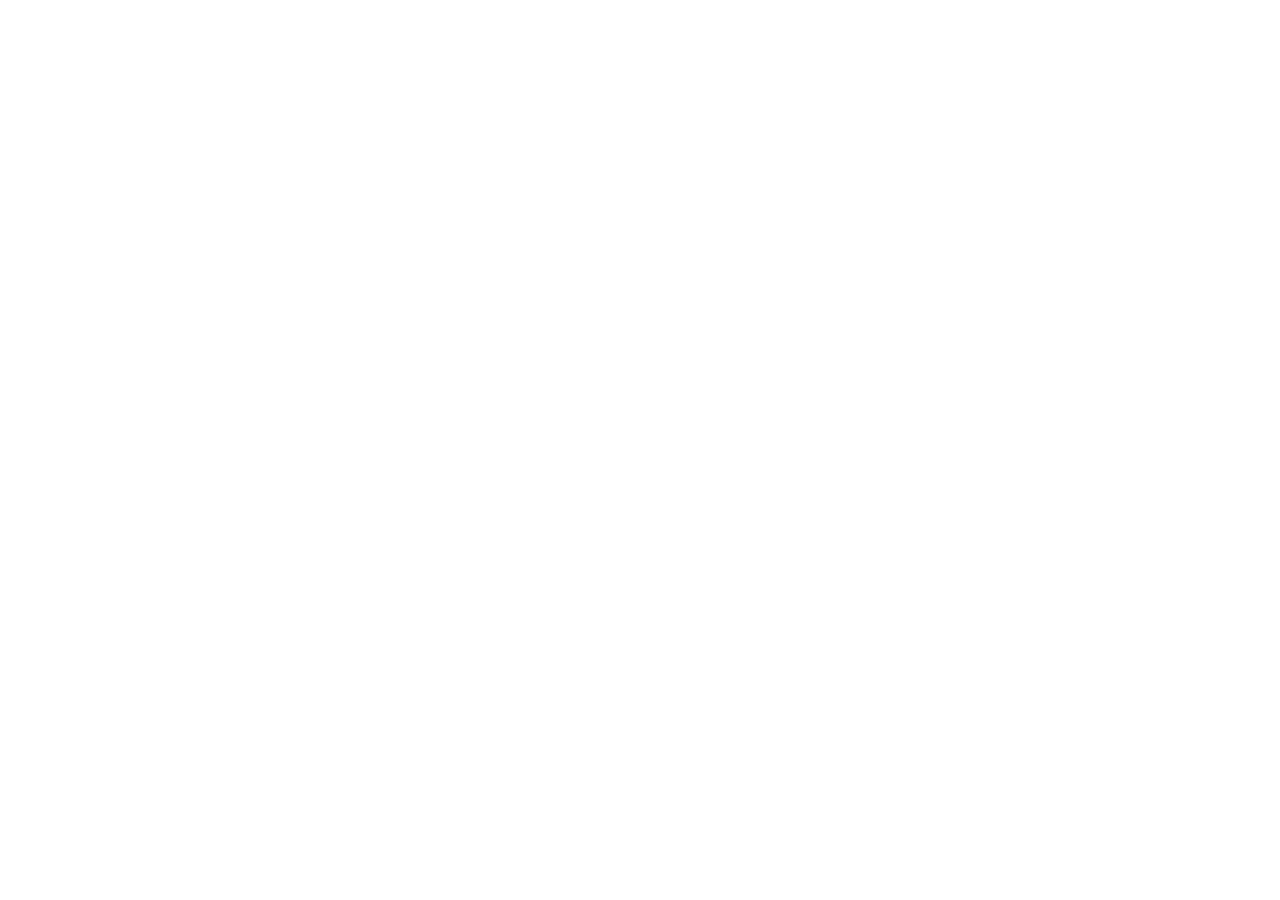
==== commit 1d4b8b0d: "move" ====
--- a/index.html
+++ b/index.html
@@ -1,176 +1 @@
-<!DOCTYPE html>
-<html lang="en" dir="ltr">
-<head>
-<meta charset="utf-8">
-<link rel="icon" href="/favicon.ico" sizes="48x48"><link rel="icon" type="image/png" sizes="96x96" href="/favicon-96.png"><link rel="icon" type="image/png" sizes="192x192" href="/favicon-192.png"><link rel="apple-touch-icon" href="/apple-touch-icon.png"><meta name="robots" content="index, follow, max-image-preview:large"><meta name="viewport" content="width=device-width, initial-scale=1">
-<title>JamJam — Every song is a level | Done Different Games</title>
-<meta property="og:locale" content="en_US"><script type="application/ld+json">[{"@context": "https://schema.org", "@type": "WebSite", "name": "JamJam", "alternateName": ["JamJam rhythm game", "Done Different Games"], "url": "https://games.donedifferent.net/"}, {"@context": "https://schema.org", "@type": "VideoGame", "name": "JamJam", "url": "https://games.donedifferent.net/", "image": ["https://games.donedifferent.net/og/keyart-16x9.png", "https://games.donedifferent.net/og/keyart-4x3.png", "https://games.donedifferent.net/og/keyart-1x1.png", "https://games.donedifferent.net/og/home.png"], "description": "JamJam is a rhythm runner where any song becomes a level. Drop in your MP3s and play. Coming soon to Steam for Windows, macOS and Linux.", "genre": ["Rhythm", "Runner"], "gamePlatform": ["Windows", "macOS", "Linux", "Steam Deck"], "operatingSystem": "Windows, macOS, Linux, SteamOS", "playMode": ["SinglePlayer", "CoOp", "MultiPlayer"], "author": {"@type": "Organization", "name": "Done Different", "url": "https://games.donedifferent.net/"}, "trailer": {"@type": "VideoObject", "name": "JamJam: exclusive full gameplay of a licensed song", "description": "One full song in JamJam, start to finish, from the current build.", "thumbnailUrl": ["https://i.ytimg.com/vi/3xGKJqM7lv4/maxresdefault.jpg", "https://i.ytimg.com/vi/3xGKJqM7lv4/hqdefault.jpg"], "uploadDate": "2026-11-04", "embedUrl": "https://www.youtube.com/embed/3xGKJqM7lv4"}}]</script><link rel="canonical" href="https://games.donedifferent.net/">
-<meta name="theme-color" content="#0A6FF4">
-<meta property="og:type" content="website">
-<meta property="og:site_name" content="Done Different Games">
-<meta property="og:url" content="https://games.donedifferent.net/">
-<meta property="og:title" content="JamJam — Every song is a level | Done Different Games">
-<meta property="og:description" content="JamJam is a rhythm runner where any song becomes a level. Drop in your MP3s and play. Coming soon to Steam for Windows, macOS and Linux.">
-<meta property="og:image" content="https://games.donedifferent.net/og/home.png">
-<meta property="og:image:width" content="1200">
-<meta property="og:image:height" content="630">
-<meta property="og:image:alt" content="JamJam">
-<meta name="twitter:card" content="summary_large_image">
-<meta name="twitter:title" content="JamJam — Every song is a level | Done Different Games">
-<meta name="twitter:description" content="JamJam is a rhythm runner where any song becomes a level. Drop in your MP3s and play. Coming soon to Steam for Windows, macOS and Linux.">
-<meta name="twitter:image" content="https://games.donedifferent.net/og/home.png">
-
-
-<meta name="description" content="JamJam is a rhythm runner where any song becomes a level. Drop in your MP3s and play. Coming soon to Steam for Windows, macOS and Linux.">
-<link rel="preconnect" href="https://fonts.googleapis.com">
-<link rel="preconnect" href="https://fonts.gstatic.com" crossorigin>
-<link href="https://fonts.googleapis.com/css2?family=Inter:wght@400;500;600;700&family=Montserrat:wght@300;700&family=Tajawal:wght@500;700&display=swap" rel="stylesheet">
-<link rel="stylesheet" href="/assets/g-a768e128d4.css">
-<script>window.DD_SPY=[]</script><script>window.DD_MAIL={"url": "https://script.google.com/macros/s/AKfycbyFYFGSmdoYCowIifRj9fHhZEJKQX8gg5jzKDLyOiDbAR0hf-uWY4Wv-mmm1ukl56oY/exec"}</script></head>
-<body><svg width="0" height="0" style="position:absolute" aria-hidden="true"><defs><symbol id="dd-mark" viewBox="0 0 1567 1102"><path fill="currentColor" fill-rule="evenodd" d="M869.5 1084.1C868.9 1083.0 872.8 1080.0 875.0 1080.0C875.8 1080.0 877.8 1079.3 879.4 1078.5C880.9 1077.7 882.7 1077.0 883.4 1077.0C884.0 1077.0 888.3 1075.0 893.0 1072.7C931.2 1053.5 961.7 1020.9 981.4 978.2C998.2 941.7 1004.3 915.2 1004.4 878.5C1004.5 834.0 995.6 800.1 970.7 750.1L961.5 731.8L964.5 729.4C966.2 728.1 967.9 727.0 968.3 727.0C968.8 727.0 974.6 723.7 981.3 719.8C988.0 715.8 1015.1 701.7 1041.5 688.4C1067.9 675.2 1092.7 662.7 1096.5 660.7C1100.3 658.7 1107.1 655.5 1111.4 653.5C1119.1 650.1 1119.4 650.0 1121.9 651.7C1125.6 654.1 1141.4 666.4 1149.1 672.9C1156.5 679.2 1174.0 693.4 1190.2 706.4C1196.1 711.1 1201.8 715.0 1202.9 715.0C1205.3 715.0 1207.5 706.7 1209.5 689.3C1212.3 665.2 1211.0 640.1 1205.7 617.5C1201.2 598.4 1200.5 596.0 1199.2 596.0C1198.4 596.0 1195.1 597.6 1191.9 599.5C1188.6 601.4 1185.7 603.0 1185.5 603.0C1185.3 603.0 1180.6 605.7 1175.1 609.0C1169.5 612.3 1164.8 615.0 1164.5 615.0C1164.3 615.0 1160.8 616.9 1156.8 619.3C1152.8 621.7 1148.8 623.9 1148.0 624.3C1147.2 624.7 1145.6 625.6 1144.5 626.3C1143.4 627.0 1139.3 629.3 1135.5 631.5C1131.6 633.7 1127.6 636.0 1126.5 636.7C1125.4 637.4 1123.8 638.2 1123.0 638.6C1122.2 639.0 1115.7 642.8 1108.5 647.0C1095.9 654.4 1081.3 662.5 1062.5 672.5C1040.9 683.9 1036.3 686.4 1033.5 688.0C1031.8 689.0 1026.5 691.9 1021.5 694.5C1016.5 697.1 1009.3 701.0 1005.3 703.1C1001.3 705.3 980.9 715.6 959.8 726.1C924.0 744.0 905.5 752.8 873.5 767.0C866.4 770.2 856.2 774.8 851.0 777.3C838.0 783.4 833.0 785.6 822.5 790.0C817.6 792.1 805.2 797.4 795.0 801.8C784.8 806.2 772.5 811.5 767.5 813.5C755.3 818.5 754.2 819.3 753.4 823.7C753.1 825.8 752.2 829.5 751.5 832.0C750.8 834.5 749.5 839.2 748.6 842.5C747.7 845.8 746.3 850.1 745.5 852.0C744.8 853.9 742.8 859.1 741.0 863.5C739.3 867.9 737.3 872.7 736.5 874.2C735.7 875.6 735.0 877.4 735.0 878.1C735.0 879.9 722.0 905.6 715.9 915.8C708.4 928.3 700.5 939.2 692.8 947.4C684.9 955.8 683.1 955.8 689.6 947.4C701.5 932.3 715.1 906.8 721.0 889.0C722.6 883.9 723.5 881.0 727.4 867.5C730.0 858.6 735.0 833.9 735.0 830.0C735.0 827.4 732.6 827.5 727.6 830.3C724.2 832.3 723.3 833.6 719.8 842.5C696.5 901.8 654.7 953.5 596.5 995.1C583.0 1004.7 534.2 1032.0 530.5 1032.0C530.2 1032.0 527.6 1033.1 524.7 1034.5C519.7 1037.0 507.7 1041.8 497.7 1045.5C494.4 1046.6 492.5 1046.9 491.8 1046.2C491.3 1045.7 491.2 1045.0 491.7 1044.7C492.1 1044.5 496.6 1042.1 501.5 1039.5C550.5 1013.7 591.3 966.8 616.1 908.0C621.6 894.8 631.4 866.0 630.6 865.2C630.0 864.7 624.1 866.5 609.0 871.9C591.3 878.1 565.0 887.2 551.0 891.9C536.8 896.7 528.5 899.3 504.5 906.5C497.9 908.5 491.4 910.5 490.0 911.0C488.6 911.5 484.4 912.8 480.5 913.9C476.6 915.0 465.2 918.4 455.0 921.4C444.8 924.4 434.7 927.3 432.5 927.9C430.3 928.4 423.3 930.3 417.0 931.9C364.7 945.8 336.2 952.5 306.0 957.9C296.9 959.5 280.7 962.5 270.0 964.5C227.2 972.3 185.0 976.4 147.5 976.4C99.9 976.3 73.8 972.0 50.8 960.4C26.4 948.1 18.0 936.3 18.0 914.1C18.0 898.1 20.9 889.3 32.1 871.3C46.2 848.8 83.0 812.3 113.8 790.2C116.4 788.3 123.0 783.5 128.5 779.5C164.9 753.1 197.3 731.9 198.9 733.5C199.2 733.9 199.0 734.4 198.4 734.8C180.5 747.1 142.0 777.6 128.0 790.6C123.9 794.5 118.3 799.6 115.7 802.0C113.0 804.4 106.7 811.4 101.6 817.4C76.9 846.8 66.4 872.1 71.3 890.0C76.5 908.8 92.7 920.8 122.5 928.0C142.8 932.9 149.7 933.5 185.5 933.4C219.8 933.2 230.6 932.5 267.0 927.6C299.9 923.2 355.4 912.0 399.5 900.8C403.9 899.7 409.8 898.2 412.5 897.5C415.2 896.8 421.3 895.2 426.0 893.8C430.7 892.4 437.4 890.5 441.0 889.5C455.8 885.4 490.5 875.1 501.5 871.5C503.7 870.8 510.2 868.7 516.0 866.9C531.4 862.2 575.2 847.7 585.0 844.0C589.7 842.3 595.3 840.3 597.5 839.5C604.4 837.2 616.4 833.0 618.5 832.1C619.6 831.6 623.6 830.2 627.5 829.0C641.3 824.5 640.4 825.8 642.0 807.5C644.7 777.4 645.0 771.3 644.9 753.2C644.7 731.9 644.3 730.6 639.2 735.2C636.4 737.8 621.9 748.1 609.0 756.7C604.9 759.4 595.2 765.2 587.5 769.5C579.8 773.7 573.0 777.6 572.5 778.0C570.0 779.9 541.0 794.4 531.4 798.5C514.0 805.9 503.5 808.1 496.1 806.0C487.5 803.6 483.4 798.4 476.9 782.2C470.1 764.9 465.3 758.7 453.8 751.9C446.8 747.8 443.0 743.1 443.0 738.6C443.0 734.0 441.3 732.2 432.0 727.5C421.8 722.2 419.0 718.4 419.0 709.4C418.9 701.5 416.0 696.7 403.1 683.5C390.4 670.7 383.0 661.1 383.0 657.4C383.0 656.2 384.1 654.5 385.4 653.7C393.4 648.4 405.2 635.8 409.9 627.5C415.2 618.2 417.5 605.6 415.1 599.5C414.1 597.1 415.5 594.0 417.5 594.0C419.9 594.0 439.8 587.2 442.7 585.3C452.6 579.2 457.1 573.0 451.7 573.0C450.4 573.0 448.9 573.5 448.2 574.2C446.2 576.2 445.7 574.3 447.2 569.8C449.1 564.1 450.8 564.0 458.9 569.4C465.6 573.8 465.9 574.2 468.9 581.9C470.6 586.3 472.0 591.3 472.0 593.0C472.0 597.5 473.6 597.5 485.6 593.4C497.9 589.3 509.1 583.9 516.5 578.6C519.2 576.6 522.1 575.0 522.9 575.0C525.5 575.0 537.5 566.1 542.3 560.6C545.0 557.5 548.5 554.6 550.5 553.9C552.4 553.2 554.0 552.0 554.0 551.3C554.0 549.8 553.5 549.6 539.0 544.3C514.8 535.6 484.8 518.3 463.3 500.8C452.2 491.8 451.0 493.2 459.5 505.6C466.4 515.7 484.2 535.5 491.0 540.5C496.1 544.3 497.5 547.9 493.5 547.2C490.7 546.7 471.1 534.7 462.2 528.1C454.9 522.6 434.2 501.6 424.7 489.9C408.7 470.4 388.6 431.6 379.4 402.6C377.3 395.7 375.8 400.0 370.4 430.5C367.9 444.1 367.7 447.9 367.6 471.0C367.5 488.7 367.9 498.3 368.8 502.5C375.0 530.7 377.6 539.5 383.0 550.5C388.3 561.2 400.6 578.4 406.6 583.3C414.1 589.6 405.3 589.8 386.5 584.0C351.9 573.1 324.3 546.7 313.3 514.1C307.4 496.4 306.8 498.1 307.4 529.8C307.8 551.3 308.3 558.1 309.9 565.0C314.0 582.9 320.3 597.4 327.7 606.1C334.9 614.6 332.5 615.5 321.6 608.3C301.8 595.4 288.0 581.1 276.3 561.5C263.7 540.2 258.6 525.8 254.4 499.9C252.8 489.7 252.9 454.6 254.6 440.8C255.4 434.8 254.1 434.6 250.3 440.3C248.8 442.7 244.1 449.8 239.9 456.1C215.2 493.0 202.0 531.9 202.0 567.5C202.0 582.7 203.7 590.4 209.5 602.3C213.8 611.2 213.4 613.3 208.3 607.5C200.0 598.0 189.4 577.0 185.2 562.0C179.2 540.5 178.3 505.3 182.9 480.0C187.2 456.7 197.1 423.2 204.6 406.2C205.9 403.2 207.0 400.4 207.0 399.9C207.0 398.5 217.1 377.1 221.0 370.1C224.2 364.4 229.4 355.0 233.4 347.6C237.3 340.4 250.7 320.7 261.2 306.7C274.0 289.6 273.8 289.4 256.1 300.5C222.5 321.6 204.5 335.5 181.7 357.9C162.1 377.1 154.0 388.1 142.9 410.0C131.7 432.2 127.3 455.4 130.3 476.4C131.4 483.6 129.9 483.2 127.4 475.7C126.0 471.6 125.6 467.4 125.7 455.0C125.8 435.4 128.3 423.7 136.9 402.5C138.3 399.2 145.0 385.7 147.2 382.0C158.6 362.4 169.7 346.0 179.3 334.5C185.7 326.8 211.0 299.2 212.0 298.8C212.4 298.6 218.5 293.2 225.6 286.8C251.3 263.5 287.9 237.0 324.0 215.5C333.1 210.1 341.1 205.1 341.9 204.4C343.1 203.3 342.9 202.2 340.5 196.8C329.8 173.1 327.1 146.4 333.9 132.5C337.3 125.7 339.5 124.1 343.2 126.1C347.8 128.6 368.8 133.3 383.0 135.0C393.6 136.3 420.8 136.3 436.2 135.0L448.0 134.0L460.7 127.0C541.4 82.9 631.9 59.4 709.0 62.4C753.9 64.2 799.1 76.0 836.7 95.6C875.2 115.7 898.7 132.8 928.6 162.5C947.4 181.2 958.6 194.5 975.6 218.6C989.9 238.9 1012.5 275.0 1026.3 299.4C1031.2 308.3 1036.5 317.3 1038.0 319.5C1039.5 321.7 1046.1 332.5 1052.8 343.5C1066.5 366.2 1096.2 411.4 1107.6 426.9C1132.3 460.4 1153.7 495.3 1162.6 516.5C1166.5 525.9 1167.2 527.9 1166.8 529.6C1166.3 532.3 1164.8 531.8 1163.8 528.5C1158.8 512.2 1135.1 472.0 1114.7 445.2C1100.8 427.0 1096.6 421.6 1091.7 416.3C1088.8 413.1 1083.7 407.4 1080.5 403.5C1072.5 394.0 1055.6 374.9 1043.5 361.8C1029.9 347.0 1019.4 335.4 1013.9 328.9C1011.3 325.9 1008.9 323.8 1008.5 324.2C1007.7 325.0 1008.3 327.2 1013.6 345.5C1014.9 349.9 1017.7 362.3 1019.9 373.0C1023.6 391.7 1024.7 398.8 1030.5 443.0C1035.6 481.6 1044.3 516.5 1056.7 548.0C1063.3 564.7 1084.8 607.1 1089.7 613.0C1090.6 614.0 1150.7 578.8 1178.7 560.8C1184.1 557.3 1189.4 554.0 1190.5 553.4C1198.8 548.7 1245.0 518.1 1272.5 499.1C1289.8 487.2 1331.7 456.4 1340.0 449.5C1344.1 446.1 1350.2 441.1 1353.6 438.4C1406.4 395.8 1447.4 354.3 1464.7 325.9C1482.8 296.4 1487.1 280.9 1482.7 262.3C1478.8 246.2 1464.9 232.4 1445.0 224.7C1432.2 219.8 1423.5 217.3 1414.0 215.9C1411.0 215.5 1405.8 214.6 1402.5 214.0C1399.2 213.4 1380.8 212.7 1361.5 212.3C1341.9 211.9 1328.3 211.3 1330.5 210.9C1358.5 205.9 1415.9 203.5 1449.4 206.1C1465.1 207.3 1480.9 209.9 1491.5 213.0C1495.3 214.2 1499.9 215.5 1501.7 215.9C1507.1 217.3 1522.2 225.1 1527.8 229.3C1538.2 237.1 1547.1 251.7 1549.1 264.1C1554.7 297.7 1525.3 348.0 1467.9 403.0C1459.0 411.5 1449.4 420.5 1446.4 423.0C1443.5 425.5 1433.3 434.1 1423.8 442.1C1414.3 450.1 1394.6 465.5 1380.0 476.3C1365.4 487.1 1350.6 498.1 1347.0 500.7C1340.6 505.5 1294.4 536.1 1269.0 552.5C1253.1 562.8 1221.0 582.5 1212.7 587.1C1209.6 588.8 1205.8 591.4 1204.4 592.7L1201.7 595.1L1203.9 596.6C1205.0 597.4 1206.0 599.1 1206.0 600.3C1206.0 601.5 1206.6 604.5 1207.4 607.0C1213.6 626.8 1215.2 636.8 1215.8 660.0C1216.3 683.2 1215.3 696.0 1211.5 710.3C1210.1 715.6 1209.0 720.5 1209.0 721.0C1209.0 721.5 1212.9 725.6 1217.8 730.2C1239.9 751.1 1253.5 766.3 1263.8 781.9C1284.6 813.1 1290.5 830.3 1290.4 859.0C1290.3 875.9 1290.2 876.3 1285.2 892.5C1281.9 903.4 1273.9 918.1 1268.7 923.3C1264.6 927.3 1264.3 925.9 1267.9 920.0C1269.6 917.2 1271.0 914.8 1271.0 914.5C1271.0 914.3 1272.3 911.3 1274.0 907.8C1279.8 895.5 1280.2 893.4 1280.7 876.0C1281.4 852.9 1279.6 845.1 1266.8 818.0C1260.6 804.7 1253.9 795.8 1238.1 779.7C1225.5 766.8 1217.2 759.5 1207.2 752.6C1198.1 746.3 1167.0 727.6 1155.0 721.3C1148.7 717.9 1142.1 714.4 1140.3 713.4C1136.2 711.0 1135.0 712.2 1137.8 715.9C1139.7 718.4 1158.3 748.8 1164.3 759.0C1168.2 765.8 1176.5 782.8 1186.2 804.0C1189.8 811.8 1190.8 814.3 1192.6 820.5C1193.5 823.8 1194.9 828.3 1195.6 830.5C1196.2 832.7 1197.5 837.2 1198.3 840.5C1199.2 843.8 1200.3 848.3 1200.9 850.6C1207.1 874.4 1208.7 923.3 1204.0 943.5C1196.9 973.6 1192.3 984.9 1178.6 1006.0C1168.8 1021.1 1161.9 1029.1 1151.1 1038.2C1141.3 1046.4 1135.6 1049.9 1134.3 1048.6C1133.9 1048.2 1134.0 1047.6 1134.5 1047.2C1136.9 1045.5 1147.9 1032.1 1150.7 1027.4C1162.5 1007.8 1167.0 990.6 1167.0 964.3C1167.0 931.5 1158.7 903.4 1139.2 870.5C1129.2 853.7 1106.5 825.3 1104.5 827.2C1104.1 827.6 1104.4 835.7 1105.0 845.2C1106.1 860.4 1106.1 864.3 1104.6 877.0C1102.6 894.3 1099.0 912.6 1095.5 922.5C1074.3 983.1 1027.7 1030.9 961.5 1059.9C958.8 1061.1 955.1 1062.7 953.5 1063.4C951.9 1064.2 948.7 1065.4 946.5 1066.3C944.3 1067.1 940.7 1068.5 938.5 1069.3C934.6 1070.8 927.0 1073.2 922.0 1074.4C920.6 1074.8 916.1 1076.0 912.0 1077.1C904.4 1079.1 895.6 1080.8 880.0 1083.5C869.8 1085.3 870.3 1085.2 869.5 1084.1ZM742.5 783.9C743.9 782.6 744.5 757.1 743.2 755.8C742.5 755.1 741.9 756.0 741.5 758.6C740.5 764.5 737.1 781.2 736.4 783.9C735.7 786.1 735.9 786.2 738.6 785.6C740.2 785.2 742.0 784.4 742.5 783.9ZM765.8 775.5C768.7 774.1 771.2 773.0 771.5 773.0C773.5 773.0 854.1 736.7 869.0 729.0C872.0 727.5 884.2 721.8 896.0 716.4C919.2 705.9 952.3 689.3 952.8 687.9C953.0 687.4 954.0 687.0 955.0 687.0C956.0 687.0 957.2 686.5 957.5 686.0C958.3 684.7 955.5 684.7 953.2 686.0C950.7 687.3 940.7 691.7 932.0 695.3L924.5 698.3L916.5 695.5C906.8 692.1 898.7 688.2 889.7 682.4C879.1 675.6 857.1 659.0 848.2 651.1C840.7 644.5 819.3 621.5 810.7 610.8C806.9 606.0 804.1 604.4 805.5 607.8C805.9 608.7 807.3 612.9 808.7 617.0C814.3 633.8 820.7 648.1 828.9 661.8C832.1 667.2 836.5 674.7 838.8 678.7C844.4 688.3 857.0 705.1 864.3 712.7C867.5 716.1 870.0 719.4 869.8 720.1C868.9 722.7 849.1 704.5 828.2 681.8C808.4 660.2 784.1 622.2 764.7 582.5C757.2 567.2 750.0 551.3 750.0 549.9C750.0 549.5 748.6 546.2 747.0 542.7C745.4 539.1 744.0 535.7 744.0 535.2C744.0 534.7 743.3 533.6 742.4 532.9C740.9 531.7 740.8 531.9 741.2 535.5C741.5 537.7 742.7 543.8 744.0 549.0C746.6 560.2 748.8 572.5 750.0 583.0C750.5 587.1 751.4 593.2 751.9 596.5C756.8 626.1 757.9 637.0 761.1 691.9C762.3 712.4 761.7 739.0 759.3 769.9C758.9 774.9 759.1 778.0 759.7 778.0C760.2 778.0 763.0 776.9 765.8 775.5ZM576.0 470.9C575.5 469.2 574.7 467.3 574.2 466.7C573.7 466.0 572.3 463.0 571.0 460.0C569.8 457.0 567.7 452.2 566.4 449.5C560.7 436.9 558.0 430.8 558.0 430.4C558.0 430.1 555.1 423.9 551.6 416.7C548.1 409.4 544.3 401.5 543.2 399.0C542.1 396.5 539.3 390.2 537.0 385.0C534.6 379.8 532.4 375.1 532.0 374.5C531.6 373.9 528.6 368.6 525.5 362.5C507.8 328.6 491.3 307.1 468.7 288.3C464.2 284.5 459.8 280.7 458.8 279.8C457.8 278.8 456.5 278.0 456.0 278.0C452.6 278.0 459.4 300.8 469.1 321.7C471.2 326.3 473.9 332.3 475.2 335.2C478.6 343.3 488.7 362.4 493.4 369.8C495.8 373.5 498.7 378.3 499.8 380.6C504.2 389.3 530.1 423.7 546.4 442.5C552.5 449.6 568.6 467.4 572.7 471.7C575.8 474.9 577.0 474.6 576.0 470.9ZM1211.7 215.8C1211.4 214.5 1209.9 205.8 1208.5 196.5C1205.4 176.4 1200.3 157.4 1195.2 147.0C1191.7 139.8 1191.2 139.3 1184.5 135.8C1173.1 129.7 1147.9 122.6 1130.0 120.5C1121.1 119.5 1119.0 118.9 1119.0 117.5C1119.0 116.6 1120.7 115.9 1123.8 115.5C1133.9 114.2 1153.7 109.7 1165.8 106.1C1180.9 101.5 1185.4 99.6 1189.8 96.3C1197.6 90.4 1206.3 62.8 1210.4 31.1C1211.3 24.2 1212.3 18.4 1212.6 18.1C1213.7 17.0 1215.0 20.7 1215.0 25.0C1215.0 34.1 1221.3 65.0 1225.4 76.5C1231.0 92.4 1233.3 95.6 1242.0 100.0C1252.0 105.1 1288.9 114.9 1298.3 115.0C1300.0 115.1 1302.8 115.7 1304.5 116.4L1307.5 117.8L1305.0 118.7C1303.6 119.3 1299.6 120.0 1296.0 120.4C1270.6 123.2 1239.3 133.7 1233.1 141.6C1225.8 150.8 1216.9 186.0 1214.8 213.9C1214.5 217.9 1212.5 219.1 1211.7 215.8Z"/></symbol><symbol id="dd-word" viewBox="0 0 2555 150"><path fill="currentColor" fill-rule="evenodd" d="M278.0 131.1C258.5 126.0 242.4 110.9 236.8 92.6C234.3 84.3 233.9 69.8 236.0 61.0C243.9 27.8 283.1 9.3 319.8 21.6C333.7 26.2 348.6 39.2 353.8 51.2C359.7 65.2 359.1 87.4 352.4 101.7C349.4 108.0 339.2 118.8 331.7 123.7C319.0 132.0 294.2 135.4 278.0 131.1ZM18.7 130.3C17.7 129.4 17.8 21.0 18.8 21.0C39.9 20.5 76.7 21.0 80.9 21.9C90.5 23.9 104.1 31.1 110.6 37.6C136.4 63.4 128.9 107.2 96.0 123.4C82.3 130.1 76.4 131.0 46.0 131.0C31.4 131.0 19.0 130.7 18.7 130.3ZM473.2 129.7C472.1 128.4 472.4 22.8 473.5 21.0C474.0 20.2 497.1 20.6 499.7 21.5C501.1 22.0 515.9 41.6 526.5 57.0C536.7 71.9 546.8 85.3 548.6 86.3C549.8 87.0 550.0 82.5 550.0 54.6C550.0 16.3 548.5 19.8 564.7 20.2L575.5 20.5L575.5 75.5L575.5 130.5L563.3 130.8C554.3 131.0 550.9 130.7 550.1 129.8C547.4 126.4 524.8 95.5 519.5 88.0C507.9 71.3 500.7 62.0 499.5 62.0C498.4 62.0 498.1 68.5 498.1 95.6C498.1 114.0 497.8 129.6 497.5 130.1C496.5 131.5 474.4 131.2 473.2 129.7ZM693.7 129.6C693.4 128.7 693.1 104.3 693.0 75.2C693.0 30.7 693.2 22.1 694.4 21.1C696.5 19.3 768.5 19.7 770.0 21.5C770.7 22.3 771.0 26.4 770.8 32.1L770.5 41.5L746.5 41.8C733.3 41.9 722.2 42.4 721.7 42.9C720.7 43.9 720.2 60.7 721.1 62.2C721.5 62.8 730.7 63.5 743.1 63.8L764.5 64.5L764.5 74.5L764.5 84.5L743.0 85.0L721.5 85.5L720.9 95.5C720.6 101.0 720.6 106.1 720.8 106.8C721.1 107.7 727.1 108.0 746.0 108.0C766.0 108.0 771.0 108.3 771.9 109.4C772.7 110.3 773.0 114.2 772.8 120.6L772.5 130.5L733.4 130.8C699.7 131.0 694.1 130.8 693.7 129.6ZM975.7 130.3C974.3 129.0 974.9 23.3 976.2 22.3C978.5 20.4 1015.5 19.8 1025.0 21.4C1055.5 26.6 1073.1 46.1 1073.2 74.9C1073.3 99.3 1060.8 118.3 1039.8 125.7C1026.8 130.3 1021.4 131.0 998.5 131.0C986.3 131.0 976.0 130.7 975.7 130.3ZM1190.5 130.0C1189.5 128.3 1189.1 24.7 1190.2 22.8C1191.3 20.6 1199.2 20.3 1200.9 22.4C1201.7 23.3 1201.9 38.5 1201.8 77.1L1201.5 130.5L1196.3 130.8C1193.4 131.0 1190.9 130.6 1190.5 130.0ZM1325.1 129.6C1324.3 128.7 1324.1 113.5 1324.2 74.9L1324.5 21.5L1356.0 21.0C1373.3 20.7 1388.3 20.8 1389.2 21.2C1391.7 22.4 1392.4 25.8 1390.6 28.5L1389.0 31.0L1363.5 31.0C1346.5 31.0 1337.9 31.4 1337.5 32.1C1336.6 33.5 1336.6 67.6 1337.5 68.9C1337.9 69.6 1345.8 70.0 1360.4 70.0C1384.1 70.0 1385.0 70.2 1385.0 75.0C1385.0 79.8 1384.1 80.0 1361.2 80.0C1348.1 80.0 1339.1 80.4 1337.9 81.1C1336.0 82.1 1335.9 83.1 1336.1 105.5C1336.1 118.4 1335.9 129.3 1335.5 129.9C1334.6 131.5 1326.5 131.2 1325.1 129.6ZM1503.5 129.8C1503.2 129.1 1503.1 104.4 1503.2 75.0L1503.5 21.5L1536.0 21.5L1568.5 21.5L1568.8 25.1C1569.0 27.2 1568.6 29.1 1567.7 29.8C1566.8 30.6 1558.1 31.1 1540.4 31.2L1514.5 31.5L1514.3 49.0C1514.3 58.6 1514.4 67.3 1514.7 68.2C1515.1 69.8 1517.3 70.0 1539.3 70.2L1563.5 70.5L1563.5 75.0L1563.5 79.5L1539.8 80.0C1526.8 80.3 1515.8 80.8 1515.4 81.2C1515.0 81.6 1514.5 92.4 1514.3 105.2C1514.1 118.0 1513.7 129.1 1513.5 129.8C1513.2 130.5 1511.3 131.0 1508.5 131.0C1505.8 131.0 1503.7 130.5 1503.5 129.8ZM1683.6 130.1C1682.5 128.4 1682.9 22.7 1684.0 21.6C1685.4 20.2 1748.9 20.6 1750.7 22.1C1752.5 23.7 1752.3 26.4 1750.2 28.9C1748.6 30.9 1747.6 31.0 1722.0 31.3L1695.5 31.5L1695.2 48.9C1695.0 61.2 1695.3 66.7 1696.1 67.7C1697.1 68.9 1701.4 69.1 1720.8 68.9C1739.8 68.8 1744.4 69.0 1745.1 70.1C1746.3 72.0 1746.2 74.7 1745.0 77.1C1744.0 78.9 1742.6 79.0 1720.7 79.0C1703.9 79.0 1697.1 79.3 1696.2 80.2C1694.7 81.7 1694.5 116.7 1696.0 119.0C1696.8 120.3 1701.1 120.5 1724.2 120.5L1751.5 120.5L1752.4 123.2C1753.1 125.1 1753.0 126.7 1752.2 128.5L1751.0 131.0L1717.6 131.0C1699.2 131.0 1683.9 130.6 1683.6 130.1ZM1868.6 129.5C1867.7 127.0 1867.9 23.7 1868.9 22.1C1869.6 21.1 1874.4 20.8 1893.1 20.9C1915.0 21.1 1916.9 21.2 1923.4 23.5C1939.9 29.3 1948.0 45.8 1942.4 62.3C1940.8 67.1 1932.8 77.0 1930.5 77.0C1929.8 77.0 1928.7 77.6 1928.1 78.3C1927.5 79.1 1925.2 80.3 1922.9 81.0C1917.7 82.7 1917.1 84.4 1920.2 87.8C1922.3 90.2 1926.3 95.9 1940.7 117.3C1943.0 120.7 1945.8 124.7 1946.9 126.2C1950.3 130.5 1949.7 131.1 1942.3 130.8L1935.5 130.5L1924.5 113.8C1918.5 104.6 1911.7 94.2 1909.5 90.8L1905.5 84.5L1894.5 84.2C1888.5 84.1 1882.8 84.4 1882.0 85.0C1880.8 85.8 1880.4 89.9 1880.0 108.2L1879.5 130.5L1874.4 130.8C1870.4 131.0 1869.1 130.7 1868.6 129.5ZM2062.2 129.8C2060.8 128.4 2060.4 24.4 2061.9 22.2C2063.0 20.4 2126.5 20.3 2128.6 22.1C2130.5 23.7 2130.4 27.4 2128.2 29.3C2126.8 30.6 2122.6 30.9 2100.6 31.0C2086.4 31.0 2074.4 31.3 2074.0 31.5C2073.4 31.9 2073.8 66.9 2074.4 67.7C2074.4 67.8 2085.0 68.0 2097.9 68.2C2119.3 68.6 2121.4 68.8 2122.6 70.5C2124.4 73.0 2124.4 75.5 2122.4 77.4C2121.1 78.8 2117.5 79.0 2098.5 79.0C2079.4 79.0 2075.9 79.2 2074.6 80.6C2073.2 82.0 2073.0 84.5 2073.6 100.3C2073.9 110.3 2074.5 118.9 2075.0 119.3C2075.4 119.8 2088.1 120.2 2103.1 120.3L2130.5 120.5L2130.5 125.5L2130.5 130.5L2097.0 130.8C2071.7 131.0 2063.1 130.7 2062.2 129.8ZM2247.6 129.4C2246.3 126.0 2246.9 22.0 2248.2 21.6C2248.9 21.3 2251.5 20.9 2253.9 20.7C2258.0 20.2 2258.7 20.4 2261.4 23.4C2266.1 28.3 2291.5 62.9 2323.5 107.8C2324.4 109.0 2325.5 110.0 2326.0 110.0C2326.6 110.0 2327.0 93.3 2327.0 66.2C2327.0 33.5 2327.3 22.1 2328.2 21.2C2329.8 19.6 2336.5 19.7 2337.9 21.4C2338.7 22.3 2338.9 37.6 2338.8 76.6L2338.5 130.5L2332.3 130.8L2326.2 131.1L2320.7 123.8C2317.8 119.8 2311.5 111.1 2307.0 104.5C2297.9 91.5 2284.1 72.5 2272.1 56.3C2267.9 50.7 2263.7 45.0 2262.7 43.5C2261.7 42.1 2260.5 41.2 2260.0 41.5C2259.5 41.8 2259.1 60.7 2259.0 85.2C2259.0 115.2 2258.6 128.7 2257.9 129.7C2256.3 131.6 2248.4 131.4 2247.6 129.4ZM2489.7 130.3C2489.3 130.0 2488.9 113.0 2488.9 92.6C2488.8 72.2 2488.5 50.1 2488.1 43.5L2487.5 31.5L2470.6 31.2C2460.2 31.1 2453.1 30.5 2452.3 29.9C2450.7 28.5 2450.6 22.4 2452.1 21.4C2452.9 20.9 2502.5 20.7 2537.3 21.0C2537.7 21.0 2538.0 23.1 2537.8 25.8L2537.5 30.5L2520.1 30.8C2510.5 30.9 2502.2 31.4 2501.6 31.9C2500.8 32.5 2500.4 48.4 2500.2 81.2C2500.0 107.7 2499.6 129.8 2499.3 130.2C2498.8 131.2 2490.6 131.2 2489.7 130.3ZM1028.0 117.3C1047.4 112.0 1058.6 98.5 1059.8 79.2C1061.1 56.3 1051.2 40.6 1031.0 33.7C1023.9 31.3 990.9 30.0 988.5 32.0C987.2 33.1 987.0 39.1 987.0 75.4C987.0 101.7 987.4 118.0 988.0 118.6C989.5 120.1 1021.5 119.2 1028.0 117.3ZM305.6 107.6C322.1 103.2 331.5 87.8 328.9 69.6C325.0 42.1 293.5 31.5 272.9 50.7C265.9 57.3 263.5 63.4 263.5 75.0C263.5 92.2 270.9 102.7 286.3 107.5C291.8 109.3 299.3 109.3 305.6 107.6ZM78.4 105.3C84.5 103.1 91.0 96.8 94.1 90.4C96.1 86.2 96.4 83.9 96.5 74.5C96.5 63.5 96.5 63.5 92.8 57.9C85.1 46.0 73.8 41.4 54.0 42.2L45.5 42.5L45.2 74.0C45.1 91.3 45.2 106.1 45.5 106.9C46.3 109.0 71.7 107.8 78.4 105.3ZM1917.1 71.5C1929.2 67.2 1934.9 54.1 1929.7 42.6C1927.5 37.9 1926.4 36.7 1921.8 34.3C1916.7 31.7 1915.7 31.6 1899.7 31.2C1887.5 30.9 1882.6 31.1 1881.5 32.0C1880.3 33.0 1880.0 36.6 1880.0 51.5C1880.0 61.6 1880.3 70.5 1880.6 71.4C1881.5 73.7 1910.7 73.7 1917.1 71.5Z"/></symbol><symbol id="dd-full" viewBox="0 0 2555 1360"><path fill="currentColor" fill-rule="evenodd" d="M278.0 1341.1C258.5 1336.0 242.4 1320.9 236.8 1302.6C234.3 1294.3 233.9 1279.8 236.0 1271.0C243.9 1237.8 283.1 1219.3 319.8 1231.6C333.7 1236.2 348.6 1249.2 353.8 1261.2C359.7 1275.2 359.1 1297.4 352.4 1311.7C349.4 1318.0 339.2 1328.8 331.7 1333.7C319.0 1342.0 294.2 1345.4 278.0 1341.1ZM18.7 1340.3C17.7 1339.4 17.8 1231.0 18.8 1231.0C39.9 1230.5 76.7 1231.0 80.9 1231.9C90.5 1233.9 104.1 1241.1 110.6 1247.6C136.4 1273.4 128.9 1317.2 96.0 1333.4C82.3 1340.1 76.4 1341.0 46.0 1341.0C31.4 1341.0 19.0 1340.7 18.7 1340.3ZM473.2 1339.7C472.1 1338.4 472.4 1232.8 473.5 1231.0C474.0 1230.2 497.1 1230.6 499.7 1231.5C501.1 1232.0 515.9 1251.6 526.5 1267.0C536.7 1281.9 546.8 1295.3 548.6 1296.3C549.8 1297.0 550.0 1292.5 550.0 1264.6C550.0 1226.3 548.5 1229.8 564.7 1230.2L575.5 1230.5L575.5 1285.5L575.5 1340.5L563.3 1340.8C554.3 1341.0 550.9 1340.7 550.1 1339.8C547.4 1336.4 524.8 1305.5 519.5 1298.0C507.9 1281.3 500.7 1272.0 499.5 1272.0C498.4 1272.0 498.1 1278.5 498.1 1305.6C498.1 1324.0 497.8 1339.6 497.5 1340.1C496.5 1341.5 474.4 1341.2 473.2 1339.7ZM693.7 1339.6C693.4 1338.7 693.1 1314.3 693.0 1285.2C693.0 1240.7 693.2 1232.1 694.4 1231.1C696.5 1229.3 768.5 1229.7 770.0 1231.5C770.7 1232.3 771.0 1236.4 770.8 1242.1L770.5 1251.5L746.5 1251.8C733.3 1251.9 722.2 1252.4 721.7 1252.9C720.7 1253.9 720.2 1270.7 721.1 1272.2C721.5 1272.8 730.7 1273.5 743.1 1273.8L764.5 1274.5L764.5 1284.5L764.5 1294.5L743.0 1295.0L721.5 1295.5L720.9 1305.5C720.6 1311.0 720.6 1316.1 720.8 1316.8C721.1 1317.7 727.1 1318.0 746.0 1318.0C766.0 1318.0 771.0 1318.3 771.9 1319.4C772.7 1320.3 773.0 1324.2 772.8 1330.6L772.5 1340.5L733.4 1340.8C699.7 1341.0 694.1 1340.8 693.7 1339.6ZM975.7 1340.3C974.3 1339.0 974.9 1233.3 976.2 1232.3C978.5 1230.4 1015.5 1229.8 1025.0 1231.4C1055.5 1236.6 1073.1 1256.1 1073.2 1284.9C1073.3 1309.3 1060.8 1328.3 1039.8 1335.7C1026.8 1340.3 1021.4 1341.0 998.5 1341.0C986.3 1341.0 976.0 1340.7 975.7 1340.3ZM1190.5 1340.0C1189.5 1338.3 1189.1 1234.7 1190.2 1232.8C1191.3 1230.6 1199.2 1230.3 1200.9 1232.4C1201.7 1233.3 1201.9 1248.5 1201.8 1287.1L1201.5 1340.5L1196.3 1340.8C1193.4 1341.0 1190.9 1340.6 1190.5 1340.0ZM1325.1 1339.6C1324.3 1338.7 1324.1 1323.5 1324.2 1284.9L1324.5 1231.5L1356.0 1231.0C1373.3 1230.7 1388.3 1230.8 1389.2 1231.2C1391.7 1232.4 1392.4 1235.8 1390.6 1238.5L1389.0 1241.0L1363.5 1241.0C1346.5 1241.0 1337.9 1241.4 1337.5 1242.1C1336.6 1243.5 1336.6 1277.6 1337.5 1278.9C1337.9 1279.6 1345.8 1280.0 1360.4 1280.0C1384.1 1280.0 1385.0 1280.2 1385.0 1285.0C1385.0 1289.8 1384.1 1290.0 1361.2 1290.0C1348.1 1290.0 1339.1 1290.4 1337.9 1291.1C1336.0 1292.1 1335.9 1293.1 1336.1 1315.5C1336.1 1328.4 1335.9 1339.3 1335.5 1339.9C1334.6 1341.5 1326.5 1341.2 1325.1 1339.6ZM1503.5 1339.8C1503.2 1339.1 1503.1 1314.4 1503.2 1285.0L1503.5 1231.5L1536.0 1231.5L1568.5 1231.5L1568.8 1235.1C1569.0 1237.2 1568.6 1239.1 1567.7 1239.8C1566.8 1240.6 1558.1 1241.1 1540.4 1241.2L1514.5 1241.5L1514.3 1259.0C1514.3 1268.6 1514.4 1277.3 1514.7 1278.2C1515.1 1279.8 1517.3 1280.0 1539.3 1280.2L1563.5 1280.5L1563.5 1285.0L1563.5 1289.5L1539.8 1290.0C1526.8 1290.3 1515.8 1290.8 1515.4 1291.2C1515.0 1291.6 1514.5 1302.4 1514.3 1315.2C1514.1 1328.0 1513.7 1339.1 1513.5 1339.8C1513.2 1340.5 1511.3 1341.0 1508.5 1341.0C1505.8 1341.0 1503.7 1340.5 1503.5 1339.8ZM1683.6 1340.1C1682.5 1338.4 1682.9 1232.7 1684.0 1231.6C1685.4 1230.2 1748.9 1230.6 1750.7 1232.1C1752.5 1233.7 1752.3 1236.4 1750.2 1238.9C1748.6 1240.9 1747.6 1241.0 1722.0 1241.3L1695.5 1241.5L1695.2 1258.9C1695.0 1271.2 1695.3 1276.7 1696.1 1277.7C1697.1 1278.9 1701.4 1279.1 1720.8 1278.9C1739.8 1278.8 1744.4 1279.0 1745.1 1280.1C1746.3 1282.0 1746.2 1284.7 1745.0 1287.1C1744.0 1288.9 1742.6 1289.0 1720.7 1289.0C1703.9 1289.0 1697.1 1289.3 1696.2 1290.2C1694.7 1291.7 1694.5 1326.7 1696.0 1329.0C1696.8 1330.3 1701.1 1330.5 1724.2 1330.5L1751.5 1330.5L1752.4 1333.2C1753.1 1335.1 1753.0 1336.7 1752.2 1338.5L1751.0 1341.0L1717.6 1341.0C1699.2 1341.0 1683.9 1340.6 1683.6 1340.1ZM1868.6 1339.5C1867.7 1337.0 1867.9 1233.7 1868.9 1232.1C1869.6 1231.1 1874.4 1230.8 1893.1 1230.9C1915.0 1231.1 1916.9 1231.2 1923.4 1233.5C1939.9 1239.3 1948.0 1255.8 1942.4 1272.3C1940.8 1277.1 1932.8 1287.0 1930.5 1287.0C1929.8 1287.0 1928.7 1287.6 1928.1 1288.3C1927.5 1289.1 1925.2 1290.3 1922.9 1291.0C1917.7 1292.7 1917.1 1294.4 1920.2 1297.8C1922.3 1300.2 1926.3 1305.9 1940.7 1327.3C1943.0 1330.7 1945.8 1334.7 1946.9 1336.2C1950.3 1340.5 1949.7 1341.1 1942.3 1340.8L1935.5 1340.5L1924.5 1323.8C1918.5 1314.6 1911.7 1304.2 1909.5 1300.8L1905.5 1294.5L1894.5 1294.2C1888.5 1294.1 1882.8 1294.4 1882.0 1295.0C1880.8 1295.8 1880.4 1299.9 1880.0 1318.2L1879.5 1340.5L1874.4 1340.8C1870.4 1341.0 1869.1 1340.7 1868.6 1339.5ZM2062.2 1339.8C2060.8 1338.4 2060.4 1234.4 2061.9 1232.2C2063.0 1230.4 2126.5 1230.3 2128.6 1232.1C2130.5 1233.7 2130.4 1237.4 2128.2 1239.3C2126.8 1240.6 2122.6 1240.9 2100.6 1241.0C2086.4 1241.0 2074.4 1241.3 2074.0 1241.5C2073.4 1241.9 2073.8 1276.9 2074.4 1277.7C2074.4 1277.8 2085.0 1278.0 2097.9 1278.2C2119.3 1278.6 2121.4 1278.8 2122.6 1280.5C2124.4 1283.0 2124.4 1285.5 2122.4 1287.4C2121.1 1288.8 2117.5 1289.0 2098.5 1289.0C2079.4 1289.0 2075.9 1289.2 2074.6 1290.6C2073.2 1292.0 2073.0 1294.5 2073.6 1310.3C2073.9 1320.3 2074.5 1328.9 2075.0 1329.3C2075.4 1329.8 2088.1 1330.2 2103.1 1330.3L2130.5 1330.5L2130.5 1335.5L2130.5 1340.5L2097.0 1340.8C2071.7 1341.0 2063.1 1340.7 2062.2 1339.8ZM2247.6 1339.4C2246.3 1336.0 2246.9 1232.0 2248.2 1231.6C2248.9 1231.3 2251.5 1230.9 2253.9 1230.7C2258.0 1230.2 2258.7 1230.4 2261.4 1233.4C2266.1 1238.3 2291.5 1272.9 2323.5 1317.8C2324.4 1319.0 2325.5 1320.0 2326.0 1320.0C2326.6 1320.0 2327.0 1303.3 2327.0 1276.2C2327.0 1243.5 2327.3 1232.1 2328.2 1231.2C2329.8 1229.6 2336.5 1229.7 2337.9 1231.4C2338.7 1232.3 2338.9 1247.6 2338.8 1286.6L2338.5 1340.5L2332.3 1340.8L2326.2 1341.1L2320.7 1333.8C2317.8 1329.8 2311.5 1321.1 2307.0 1314.5C2297.9 1301.5 2284.1 1282.5 2272.1 1266.3C2267.9 1260.7 2263.7 1255.0 2262.7 1253.5C2261.7 1252.1 2260.5 1251.2 2260.0 1251.5C2259.5 1251.8 2259.1 1270.7 2259.0 1295.2C2259.0 1325.2 2258.6 1338.7 2257.9 1339.7C2256.3 1341.6 2248.4 1341.4 2247.6 1339.4ZM2489.7 1340.3C2489.3 1340.0 2488.9 1323.0 2488.9 1302.6C2488.8 1282.2 2488.5 1260.1 2488.1 1253.5L2487.5 1241.5L2470.6 1241.2C2460.2 1241.1 2453.1 1240.5 2452.3 1239.9C2450.7 1238.5 2450.6 1232.4 2452.1 1231.4C2452.9 1230.9 2502.5 1230.7 2537.3 1231.0C2537.7 1231.0 2538.0 1233.1 2537.8 1235.8L2537.5 1240.5L2520.1 1240.8C2510.5 1240.9 2502.2 1241.4 2501.6 1241.9C2500.8 1242.5 2500.4 1258.4 2500.2 1291.2C2500.0 1317.7 2499.6 1339.8 2499.3 1340.2C2498.8 1341.2 2490.6 1341.2 2489.7 1340.3ZM1028.0 1327.3C1047.4 1322.0 1058.6 1308.5 1059.8 1289.2C1061.1 1266.3 1051.2 1250.6 1031.0 1243.7C1023.9 1241.3 990.9 1240.0 988.5 1242.0C987.2 1243.1 987.0 1249.1 987.0 1285.4C987.0 1311.7 987.4 1328.0 988.0 1328.6C989.5 1330.1 1021.5 1329.2 1028.0 1327.3ZM305.6 1317.6C322.1 1313.2 331.5 1297.8 328.9 1279.6C325.0 1252.1 293.5 1241.5 272.9 1260.7C265.9 1267.3 263.5 1273.4 263.5 1285.0C263.5 1302.2 270.9 1312.7 286.3 1317.5C291.8 1319.3 299.3 1319.3 305.6 1317.6ZM78.4 1315.3C84.5 1313.1 91.0 1306.8 94.1 1300.4C96.1 1296.2 96.4 1293.9 96.5 1284.5C96.5 1273.5 96.5 1273.5 92.8 1267.9C85.1 1256.0 73.8 1251.4 54.0 1252.2L45.5 1252.5L45.2 1284.0C45.1 1301.3 45.2 1316.1 45.5 1316.9C46.3 1319.0 71.7 1317.8 78.4 1315.3ZM1917.1 1281.5C1929.2 1277.2 1934.9 1264.1 1929.7 1252.6C1927.5 1247.9 1926.4 1246.7 1921.8 1244.3C1916.7 1241.7 1915.7 1241.6 1899.7 1241.2C1887.5 1240.9 1882.6 1241.1 1881.5 1242.0C1880.3 1243.0 1880.0 1246.6 1880.0 1261.5C1880.0 1271.6 1880.3 1280.5 1880.6 1281.4C1881.5 1283.7 1910.7 1283.7 1917.1 1281.5ZM1451.5 1084.1C1450.9 1083.0 1454.8 1080.0 1457.0 1080.0C1457.8 1080.0 1459.8 1079.3 1461.4 1078.5C1462.9 1077.7 1464.7 1077.0 1465.4 1077.0C1466.0 1077.0 1470.3 1075.0 1475.0 1072.7C1513.2 1053.5 1543.7 1020.9 1563.4 978.2C1580.2 941.7 1586.3 915.2 1586.4 878.5C1586.5 834.0 1577.6 800.1 1552.7 750.1L1543.5 731.8L1546.5 729.4C1548.2 728.1 1549.9 727.0 1550.3 727.0C1550.8 727.0 1556.6 723.7 1563.3 719.8C1570.0 715.8 1597.1 701.7 1623.5 688.4C1649.9 675.2 1674.7 662.7 1678.5 660.7C1682.3 658.7 1689.1 655.5 1693.4 653.5C1701.1 650.1 1701.4 650.0 1703.9 651.7C1707.6 654.1 1723.4 666.4 1731.1 672.9C1738.5 679.2 1756.0 693.4 1772.2 706.4C1778.1 711.1 1783.8 715.0 1784.9 715.0C1787.3 715.0 1789.5 706.7 1791.5 689.3C1794.3 665.2 1793.0 640.1 1787.7 617.5C1783.2 598.4 1782.5 596.0 1781.2 596.0C1780.4 596.0 1777.1 597.6 1773.9 599.5C1770.6 601.4 1767.7 603.0 1767.5 603.0C1767.3 603.0 1762.6 605.7 1757.1 609.0C1751.5 612.3 1746.8 615.0 1746.5 615.0C1746.3 615.0 1742.8 616.9 1738.8 619.3C1734.8 621.7 1730.8 623.9 1730.0 624.3C1729.2 624.7 1727.6 625.6 1726.5 626.3C1725.4 627.0 1721.3 629.3 1717.5 631.5C1713.6 633.7 1709.6 636.0 1708.5 636.7C1707.4 637.4 1705.8 638.2 1705.0 638.6C1704.2 639.0 1697.7 642.8 1690.5 647.0C1677.9 654.4 1663.3 662.5 1644.5 672.5C1622.9 683.9 1618.3 686.4 1615.5 688.0C1613.8 689.0 1608.5 691.9 1603.5 694.5C1598.5 697.1 1591.3 701.0 1587.3 703.1C1583.3 705.3 1562.9 715.6 1541.8 726.1C1506.0 744.0 1487.5 752.8 1455.5 767.0C1448.3 770.2 1438.2 774.8 1433.0 777.3C1420.0 783.4 1415.0 785.6 1404.5 790.0C1399.6 792.1 1387.2 797.4 1377.0 801.8C1366.8 806.2 1354.5 811.5 1349.5 813.5C1337.3 818.5 1336.2 819.3 1335.4 823.7C1335.1 825.8 1334.2 829.5 1333.5 832.0C1332.8 834.5 1331.5 839.2 1330.6 842.5C1329.7 845.8 1328.3 850.1 1327.5 852.0C1326.8 853.9 1324.8 859.1 1323.0 863.5C1321.3 867.9 1319.3 872.7 1318.5 874.2C1317.7 875.6 1317.0 877.4 1317.0 878.1C1317.0 879.9 1304.0 905.6 1297.9 915.8C1290.4 928.3 1282.5 939.2 1274.8 947.4C1266.9 955.8 1265.1 955.8 1271.6 947.4C1283.5 932.3 1297.1 906.8 1303.0 889.0C1304.6 883.9 1305.5 881.0 1309.4 867.5C1312.0 858.6 1317.0 833.9 1317.0 830.0C1317.0 827.4 1314.6 827.5 1309.6 830.3C1306.2 832.3 1305.3 833.6 1301.8 842.5C1278.5 901.8 1236.7 953.5 1178.5 995.1C1165.0 1004.7 1116.2 1032.0 1112.5 1032.0C1112.2 1032.0 1109.6 1033.1 1106.7 1034.5C1101.7 1037.0 1089.7 1041.8 1079.7 1045.5C1076.4 1046.6 1074.5 1046.9 1073.8 1046.2C1073.3 1045.7 1073.2 1045.0 1073.7 1044.7C1074.1 1044.5 1078.5 1042.1 1083.5 1039.5C1132.5 1013.7 1173.3 966.8 1198.1 908.0C1203.6 894.8 1213.4 866.0 1212.6 865.2C1212.0 864.7 1206.1 866.5 1191.0 871.9C1173.3 878.1 1147.0 887.2 1133.0 891.9C1118.8 896.7 1110.5 899.3 1086.5 906.5C1079.9 908.5 1073.4 910.5 1072.0 911.0C1070.6 911.5 1066.3 912.8 1062.5 913.9C1058.7 915.0 1047.2 918.4 1037.0 921.4C1026.8 924.4 1016.7 927.3 1014.5 927.9C1012.3 928.4 1005.3 930.3 999.0 931.9C946.7 945.8 918.2 952.5 888.0 957.9C878.9 959.5 862.7 962.5 852.0 964.5C809.2 972.3 767.0 976.4 729.5 976.4C681.9 976.3 655.8 972.0 632.8 960.4C608.4 948.1 600.0 936.3 600.0 914.1C600.0 898.1 602.9 889.3 614.1 871.3C628.2 848.8 665.0 812.3 695.8 790.2C698.4 788.3 705.0 783.5 710.5 779.5C746.9 753.1 779.3 731.9 780.9 733.5C781.2 733.9 781.0 734.4 780.4 734.8C762.5 747.1 724.0 777.6 710.0 790.6C705.9 794.5 700.3 799.6 697.7 802.0C695.0 804.4 688.7 811.4 683.6 817.4C658.9 846.8 648.4 872.1 653.3 890.0C658.5 908.8 674.7 920.8 704.5 928.0C724.8 932.9 731.7 933.5 767.5 933.4C801.8 933.2 812.6 932.5 849.0 927.6C881.9 923.2 937.4 912.0 981.5 900.8C985.9 899.7 991.8 898.2 994.5 897.5C997.2 896.8 1003.3 895.2 1008.0 893.8C1012.7 892.4 1019.4 890.5 1023.0 889.5C1037.8 885.4 1072.5 875.1 1083.5 871.5C1085.7 870.8 1092.2 868.7 1098.0 866.9C1113.4 862.2 1157.2 847.7 1167.0 844.0C1171.7 842.3 1177.3 840.3 1179.5 839.5C1186.4 837.2 1198.4 833.0 1200.5 832.1C1201.6 831.6 1205.7 830.2 1209.5 829.0C1223.3 824.5 1222.4 825.8 1224.0 807.5C1226.7 777.4 1227.0 771.3 1226.9 753.2C1226.7 731.9 1226.3 730.6 1221.2 735.2C1218.4 737.8 1203.9 748.1 1191.0 756.7C1186.9 759.4 1177.2 765.2 1169.5 769.5C1161.8 773.7 1155.0 777.6 1154.5 778.0C1152.0 779.9 1123.0 794.4 1113.4 798.5C1096.0 805.9 1085.5 808.1 1078.1 806.0C1069.5 803.6 1065.4 798.4 1058.9 782.2C1052.1 764.9 1047.3 758.7 1035.8 751.9C1028.8 747.8 1025.0 743.1 1025.0 738.6C1025.0 734.0 1023.3 732.2 1014.0 727.5C1003.8 722.2 1001.0 718.4 1001.0 709.4C1000.9 701.5 998.0 696.7 985.1 683.5C972.4 670.7 965.0 661.1 965.0 657.4C965.0 656.2 966.1 654.5 967.4 653.7C975.4 648.4 987.2 635.8 991.9 627.5C997.2 618.2 999.5 605.6 997.1 599.5C996.1 597.1 997.5 594.0 999.5 594.0C1001.9 594.0 1021.8 587.2 1024.7 585.3C1034.6 579.2 1039.1 573.0 1033.7 573.0C1032.4 573.0 1030.9 573.5 1030.2 574.2C1028.2 576.2 1027.7 574.3 1029.2 569.8C1031.1 564.1 1032.8 564.0 1040.9 569.4C1047.6 573.8 1047.9 574.2 1050.9 581.9C1052.6 586.3 1054.0 591.3 1054.0 593.0C1054.0 597.5 1055.6 597.5 1067.6 593.4C1079.9 589.3 1091.1 583.9 1098.5 578.6C1101.2 576.6 1104.1 575.0 1104.9 575.0C1107.5 575.0 1119.5 566.1 1124.3 560.6C1127.0 557.5 1130.5 554.6 1132.5 553.9C1134.4 553.2 1136.0 552.0 1136.0 551.3C1136.0 549.8 1135.5 549.6 1121.0 544.3C1096.8 535.6 1066.8 518.3 1045.3 500.8C1034.2 491.8 1033.0 493.2 1041.5 505.6C1048.4 515.7 1066.2 535.5 1073.0 540.5C1078.1 544.3 1079.5 547.9 1075.5 547.2C1072.7 546.7 1053.1 534.7 1044.2 528.1C1036.9 522.6 1016.2 501.6 1006.7 489.9C990.7 470.4 970.6 431.6 961.4 402.6C959.3 395.7 957.8 400.0 952.4 430.5C949.9 444.1 949.7 447.9 949.6 471.0C949.5 488.7 949.9 498.3 950.8 502.5C957.0 530.7 959.6 539.5 965.0 550.5C970.3 561.2 982.6 578.4 988.6 583.3C996.1 589.6 987.3 589.8 968.5 584.0C933.9 573.1 906.3 546.7 895.3 514.1C889.4 496.4 888.8 498.1 889.4 529.8C889.8 551.3 890.3 558.1 891.9 565.0C896.0 582.9 902.3 597.4 909.7 606.1C916.9 614.6 914.5 615.5 903.6 608.3C883.8 595.4 870.0 581.1 858.3 561.5C845.7 540.2 840.6 525.8 836.4 499.9C834.8 489.7 834.9 454.6 836.6 440.8C837.4 434.8 836.1 434.6 832.3 440.3C830.8 442.7 826.1 449.8 821.9 456.1C797.2 493.0 784.0 531.9 784.0 567.5C784.0 582.7 785.7 590.4 791.5 602.3C795.8 611.2 795.4 613.3 790.3 607.5C782.0 598.0 771.4 577.0 767.2 562.0C761.2 540.5 760.3 505.3 764.9 480.0C769.2 456.7 779.1 423.2 786.6 406.2C787.9 403.2 789.0 400.4 789.0 399.9C789.0 398.5 799.1 377.1 803.0 370.1C806.2 364.4 811.4 355.0 815.4 347.6C819.3 340.4 832.7 320.7 843.2 306.7C856.0 289.6 855.8 289.4 838.1 300.5C804.5 321.6 786.5 335.5 763.7 357.9C744.1 377.1 736.0 388.1 724.9 410.0C713.7 432.2 709.3 455.4 712.3 476.4C713.4 483.6 711.9 483.2 709.4 475.7C708.0 471.6 707.6 467.4 707.7 455.0C707.8 435.4 710.3 423.7 718.9 402.5C720.3 399.2 727.0 385.7 729.2 382.0C740.6 362.4 751.7 346.0 761.3 334.5C767.7 326.8 793.0 299.2 794.0 298.8C794.4 298.6 800.5 293.2 807.6 286.8C833.3 263.5 869.9 237.0 906.0 215.5C915.1 210.1 923.1 205.1 923.9 204.4C925.1 203.3 924.9 202.2 922.5 196.8C911.8 173.1 909.1 146.4 915.9 132.5C919.3 125.7 921.5 124.1 925.2 126.1C929.8 128.6 950.8 133.3 965.0 135.0C975.6 136.3 1002.8 136.3 1018.2 135.0L1030.0 134.0L1042.7 127.0C1123.4 82.9 1213.9 59.4 1291.0 62.4C1335.9 64.2 1381.1 76.0 1418.7 95.6C1457.2 115.7 1480.7 132.8 1510.6 162.5C1529.4 181.2 1540.6 194.5 1557.6 218.6C1571.9 238.9 1594.5 275.0 1608.3 299.4C1613.2 308.3 1618.5 317.3 1620.0 319.5C1621.5 321.7 1628.1 332.5 1634.8 343.5C1648.5 366.2 1678.2 411.4 1689.6 426.9C1714.3 460.4 1735.7 495.3 1744.6 516.5C1748.5 525.9 1749.2 527.9 1748.8 529.6C1748.3 532.3 1746.8 531.8 1745.8 528.5C1740.8 512.2 1717.1 472.0 1696.7 445.2C1682.8 427.0 1678.6 421.6 1673.7 416.3C1670.8 413.1 1665.7 407.4 1662.5 403.5C1654.5 394.0 1637.6 374.9 1625.5 361.8C1611.9 347.0 1601.4 335.4 1595.9 328.9C1593.3 325.9 1590.9 323.8 1590.5 324.2C1589.7 325.0 1590.3 327.2 1595.6 345.5C1596.9 349.9 1599.7 362.3 1601.9 373.0C1605.6 391.7 1606.7 398.8 1612.5 443.0C1617.6 481.6 1626.3 516.5 1638.7 548.0C1645.3 564.7 1666.8 607.1 1671.7 613.0C1672.6 614.0 1732.7 578.8 1760.7 560.8C1766.1 557.3 1771.4 554.0 1772.5 553.4C1780.8 548.7 1827.0 518.1 1854.5 499.1C1871.8 487.2 1913.7 456.4 1922.0 449.5C1926.1 446.1 1932.2 441.1 1935.6 438.4C1988.4 395.8 2029.4 354.3 2046.7 325.9C2064.8 296.4 2069.1 280.9 2064.7 262.3C2060.8 246.2 2046.9 232.4 2027.0 224.7C2014.2 219.8 2005.5 217.3 1996.0 215.9C1993.0 215.5 1987.8 214.6 1984.5 214.0C1981.2 213.4 1962.8 212.7 1943.5 212.3C1923.9 211.9 1910.3 211.3 1912.5 210.9C1940.5 205.9 1997.9 203.5 2031.4 206.1C2047.1 207.3 2062.9 209.9 2073.5 213.0C2077.3 214.2 2081.9 215.5 2083.7 215.9C2089.1 217.3 2104.2 225.1 2109.8 229.3C2120.2 237.1 2129.1 251.7 2131.1 264.1C2136.7 297.7 2107.3 348.0 2049.9 403.0C2041.0 411.5 2031.4 420.5 2028.4 423.0C2025.5 425.5 2015.3 434.1 2005.8 442.1C1996.3 450.1 1976.6 465.5 1962.0 476.3C1947.4 487.1 1932.6 498.1 1929.0 500.7C1922.6 505.5 1876.4 536.1 1851.0 552.5C1835.1 562.8 1803.0 582.5 1794.7 587.1C1791.6 588.8 1787.8 591.4 1786.4 592.7L1783.7 595.1L1785.9 596.6C1787.0 597.4 1788.0 599.1 1788.0 600.3C1788.0 601.5 1788.6 604.5 1789.4 607.0C1795.6 626.8 1797.2 636.8 1797.8 660.0C1798.3 683.2 1797.3 696.0 1793.5 710.3C1792.1 715.6 1791.0 720.5 1791.0 721.0C1791.0 721.5 1794.9 725.6 1799.8 730.2C1821.9 751.1 1835.5 766.3 1845.8 781.9C1866.6 813.1 1872.5 830.3 1872.4 859.0C1872.3 875.9 1872.2 876.3 1867.2 892.5C1863.9 903.4 1855.9 918.1 1850.7 923.3C1846.6 927.3 1846.3 925.9 1849.9 920.0C1851.6 917.2 1853.0 914.8 1853.0 914.5C1853.0 914.3 1854.3 911.3 1856.0 907.8C1861.8 895.5 1862.2 893.4 1862.7 876.0C1863.4 852.9 1861.6 845.1 1848.8 818.0C1842.6 804.7 1835.9 795.8 1820.1 779.7C1807.5 766.8 1799.2 759.5 1789.2 752.6C1780.1 746.3 1749.0 727.6 1737.0 721.3C1730.7 717.9 1724.1 714.4 1722.3 713.4C1718.2 711.0 1717.0 712.2 1719.8 715.9C1721.7 718.4 1740.3 748.8 1746.3 759.0C1750.2 765.8 1758.5 782.8 1768.2 804.0C1771.8 811.8 1772.8 814.3 1774.6 820.5C1775.5 823.8 1776.9 828.3 1777.6 830.5C1778.2 832.7 1779.5 837.2 1780.3 840.5C1781.2 843.8 1782.3 848.3 1782.9 850.6C1789.1 874.4 1790.7 923.3 1786.0 943.5C1778.9 973.6 1774.3 984.9 1760.6 1006.0C1750.8 1021.1 1743.9 1029.1 1733.1 1038.2C1723.3 1046.4 1717.6 1049.9 1716.3 1048.6C1715.9 1048.2 1716.0 1047.6 1716.5 1047.2C1718.9 1045.5 1729.9 1032.1 1732.7 1027.4C1744.5 1007.8 1749.0 990.6 1749.0 964.3C1749.0 931.5 1740.7 903.4 1721.2 870.5C1711.2 853.7 1688.5 825.3 1686.5 827.2C1686.1 827.6 1686.4 835.7 1687.0 845.2C1688.1 860.4 1688.1 864.3 1686.6 877.0C1684.6 894.3 1681.0 912.6 1677.5 922.5C1656.3 983.1 1609.7 1030.9 1543.5 1059.9C1540.8 1061.1 1537.2 1062.7 1535.5 1063.4C1533.8 1064.2 1530.7 1065.4 1528.5 1066.3C1526.3 1067.1 1522.7 1068.5 1520.5 1069.3C1516.6 1070.8 1509.0 1073.2 1504.0 1074.4C1502.6 1074.8 1498.1 1076.0 1494.0 1077.1C1486.4 1079.1 1477.6 1080.8 1462.0 1083.5C1451.8 1085.3 1452.3 1085.2 1451.5 1084.1ZM1324.5 783.9C1325.9 782.6 1326.5 757.1 1325.2 755.8C1324.5 755.1 1323.9 756.0 1323.5 758.6C1322.5 764.5 1319.1 781.2 1318.4 783.9C1317.7 786.1 1317.9 786.2 1320.6 785.6C1322.2 785.2 1324.0 784.4 1324.5 783.9ZM1347.8 775.5C1350.7 774.1 1353.2 773.0 1353.5 773.0C1355.5 773.0 1436.1 736.7 1451.0 729.0C1454.0 727.5 1466.2 721.8 1478.0 716.4C1501.2 705.9 1534.3 689.3 1534.8 687.9C1535.0 687.4 1536.0 687.0 1537.0 687.0C1538.0 687.0 1539.2 686.5 1539.5 686.0C1540.3 684.7 1537.5 684.7 1535.2 686.0C1532.7 687.3 1522.7 691.7 1514.0 695.3L1506.5 698.3L1498.5 695.5C1488.8 692.1 1480.7 688.2 1471.7 682.4C1461.1 675.6 1439.1 659.0 1430.2 651.1C1422.7 644.5 1401.3 621.5 1392.7 610.8C1388.9 606.0 1386.1 604.4 1387.5 607.8C1387.9 608.7 1389.3 612.9 1390.7 617.0C1396.3 633.8 1402.7 648.1 1410.9 661.8C1414.1 667.2 1418.5 674.7 1420.8 678.7C1426.4 688.3 1439.0 705.1 1446.3 712.7C1449.5 716.1 1452.0 719.4 1451.8 720.1C1450.9 722.7 1431.1 704.5 1410.2 681.8C1390.4 660.2 1366.1 622.2 1346.7 582.5C1339.2 567.2 1332.0 551.3 1332.0 549.9C1332.0 549.5 1330.7 546.2 1329.0 542.7C1327.3 539.1 1326.0 535.7 1326.0 535.2C1326.0 534.7 1325.3 533.6 1324.4 532.9C1322.9 531.7 1322.8 531.9 1323.2 535.5C1323.5 537.7 1324.7 543.8 1326.0 549.0C1328.6 560.2 1330.8 572.5 1332.0 583.0C1332.5 587.1 1333.4 593.2 1333.9 596.5C1338.8 626.1 1339.9 637.0 1343.1 691.9C1344.3 712.4 1343.7 739.0 1341.3 769.9C1340.9 774.9 1341.1 778.0 1341.7 778.0C1342.2 778.0 1345.0 776.9 1347.8 775.5ZM1158.0 470.9C1157.5 469.2 1156.7 467.3 1156.2 466.7C1155.7 466.0 1154.3 463.0 1153.0 460.0C1151.8 457.0 1149.7 452.2 1148.4 449.5C1142.7 436.9 1140.0 430.8 1140.0 430.4C1140.0 430.1 1137.1 423.9 1133.6 416.7C1130.1 409.4 1126.3 401.5 1125.2 399.0C1124.1 396.5 1121.3 390.2 1119.0 385.0C1116.6 379.8 1114.4 375.1 1114.0 374.5C1113.6 373.9 1110.6 368.6 1107.5 362.5C1089.8 328.6 1073.3 307.1 1050.7 288.3C1046.2 284.5 1041.8 280.7 1040.8 279.8C1039.8 278.8 1038.5 278.0 1038.0 278.0C1034.6 278.0 1041.4 300.8 1051.1 321.7C1053.2 326.3 1055.9 332.3 1057.2 335.2C1060.6 343.3 1070.7 362.4 1075.4 369.8C1077.8 373.5 1080.7 378.3 1081.8 380.6C1086.2 389.3 1112.1 423.7 1128.4 442.5C1134.5 449.6 1150.6 467.4 1154.7 471.7C1157.8 474.9 1159.0 474.6 1158.0 470.9ZM1793.7 215.8C1793.4 214.5 1791.9 205.8 1790.5 196.5C1787.4 176.4 1782.3 157.4 1777.2 147.0C1773.7 139.8 1773.2 139.3 1766.5 135.8C1755.1 129.7 1729.9 122.6 1712.0 120.5C1703.1 119.5 1701.0 118.9 1701.0 117.5C1701.0 116.6 1702.7 115.9 1705.8 115.5C1715.9 114.2 1735.7 109.7 1747.8 106.1C1762.9 101.5 1767.4 99.6 1771.8 96.3C1779.6 90.4 1788.3 62.8 1792.4 31.1C1793.3 24.2 1794.3 18.4 1794.6 18.1C1795.7 17.0 1797.0 20.7 1797.0 25.0C1797.0 34.1 1803.3 65.0 1807.4 76.5C1813.0 92.4 1815.3 95.6 1824.0 100.0C1834.0 105.1 1870.9 114.9 1880.3 115.0C1882.0 115.1 1884.8 115.7 1886.5 116.4L1889.5 117.8L1887.0 118.7C1885.6 119.3 1881.6 120.0 1878.0 120.4C1852.6 123.2 1821.3 133.7 1815.1 141.6C1807.8 150.8 1798.9 186.0 1796.8 213.9C1796.5 217.9 1794.5 219.1 1793.7 215.8Z"/></symbol></defs></svg>
-
-<nav class="nav" id="nav" aria-label="Main">
-  <div class="wrap">
-    <a class="name dd" href="/" aria-label="Done Different, home"><svg class="dd-mark" viewBox="0 0 1567 1102" aria-hidden="true"><use href="#dd-mark"/></svg><svg class="dd-word" viewBox="0 0 2555 150" aria-hidden="true"><use href="#dd-word"/></svg></a>
-    <ul id="menu"><li><a href="/gameplay/">Gameplay</a></li><li><a href="/#modes">Modes</a></li><li><a href="/how-it-works/">How it works</a></li><li><a href="/characters/">Characters</a></li><li><a href="/features/">Features</a></li><li><a href="/faq/">FAQ</a></li></ul>
-    
-    <button class="menu-btn" id="menu-btn" aria-label="Open menu" aria-expanded="false" aria-controls="menu"><span></span><span></span><span></span></button>
-  </div>
-</nav>
-
-<main id="top">
-
-<div class="page" data-page="home">
-<section class="jam jam-hero" id="jamjam" aria-labelledby="jp-title">
-    <div class="jam-bg" aria-hidden="true"><img src="/assets/4fd0bfea99.png" alt="" width="264" height="148"></div>
-    <div class="jam-sparkles" aria-hidden="true"></div>
-    <div class="wrap jam-grid">
-      <div class="jam-copy">
-        <h1 class="sr" id="jp-title">JamJam</h1>
-        <img class="jam-logo" src="/assets/8edc6e49bf.png" alt="JamJam" width="262" height="74">
-        <p class="jam-lead">Every song is a level. Load a track, and JamJam charts it in seconds, then you run, dash and fight to the beat.</p>
-        <div class="badges">
-        <span class="badge steam"><svg viewBox="0 0 24 24" aria-hidden="true"><path fill="currentColor" d="M11.979 0C5.678 0 .511 4.86.022 11.037l6.432 2.658c.545-.371 1.203-.59 1.912-.59.063 0 .125.004.188.006l2.861-4.142V8.91c0-2.495 2.028-4.524 4.524-4.524 2.494 0 4.524 2.031 4.524 4.527s-2.03 4.525-4.524 4.525h-.105l-4.076 2.911c0 .052.004.105.004.159 0 1.875-1.515 3.396-3.39 3.396-1.635 0-3.016-1.173-3.331-2.727L.436 15.27C1.862 20.307 6.486 24 11.979 24c6.627 0 11.999-5.373 11.999-12S18.605 0 11.979 0zM7.54 18.21l-1.473-.61c.262.543.714.999 1.314 1.25 1.297.539 2.793-.076 3.332-1.375.263-.63.264-1.319.005-1.949s-.75-1.121-1.377-1.383c-.624-.26-1.29-.249-1.878-.03l1.523.63c.956.4 1.409 1.5 1.009 2.455-.397.957-1.497 1.41-2.454 1.012H7.54zm11.415-9.303c0-1.662-1.353-3.015-3.015-3.015-1.665 0-3.015 1.353-3.015 3.015 0 1.665 1.35 3.015 3.015 3.015 1.663 0 3.015-1.35 3.015-3.015zm-5.273-.005c0-1.252 1.013-2.266 2.265-2.266 1.249 0 2.266 1.014 2.266 2.266 0 1.251-1.017 2.265-2.266 2.265-1.253 0-2.265-1.014-2.265-2.265z"/></svg><span><small>Coming soon on</small>Steam</span></span>
-        <span class="badge godot"><svg viewBox="0 0 24 24" aria-hidden="true"><path fill="currentColor" d="M9.5598.683c-1.096.244-2.1812.5831-3.1983 1.0951.023.8981.081 1.7582.199 2.6323-.395.253-.81.47-1.178.766-.375.288-.7581.564-1.0971.9011-.6781-.448-1.3962-.869-2.1352-1.2411C1.3532 5.6934.608 6.6186 0 7.6546c.458.7411.936 1.4352 1.4521 2.0942h.014v6.3565c.012 0 .023 0 .035.003l3.8963.376c.204.02.364.184.378.3891l.12 1.7201 3.3994.242.234-1.587c.03-.206.207-.358.415-.358h4.1114c.208 0 .385.152.415.358l.234 1.587 3.3993-.242.12-1.72a.4196.4196 0 01.378-.3891l3.8954-.376c.012 0 .023-.003.035-.003v-.5071h.002V9.7498h.014c.516-.659.994-1.3531 1.4521-2.0942-.608-1.036-1.3541-1.9611-2.1512-2.8192-.739.372-1.4571.793-2.1352 1.2411-.339-.337-.721-.613-1.096-.901-.369-.296-.7841-.5131-1.1781-.7661.117-.8741.175-1.7342.199-2.6323-1.0171-.512-2.1012-.851-3.1983-1.095-.438.736-.838 1.533-1.1871 2.3121-.414-.069-.829-.094-1.2461-.099h-.016c-.417.005-.832.03-1.2461.099-.349-.779-.749-1.576-1.1881-2.3121l.001-.001zM6.4765 9.9889c1.2971 0 2.3492 1.0511 2.3492 2.3482s-1.052 2.3482-2.3492 2.3482c-1.296 0-2.3482-1.051-2.3482-2.3482 0-1.297 1.0511-2.3482 2.3482-2.3482zm11.049 0c1.296 0 2.3482 1.0511 2.3482 2.3482s-1.0511 2.3482-2.3482 2.3482-2.3492-1.051-2.3492-2.3482c0-1.297 1.051-2.3482 2.3492-2.3482zm-10.824.9301c-.861 0-1.559.698-1.559 1.5591s.698 1.5582 1.559 1.5582c.8611 0 1.5592-.698 1.5592-1.5582 0-.86-.697-1.559-1.5591-1.559zm10.598 0c-.8611 0-1.5582.698-1.5582 1.5591s.697 1.5582 1.5581 1.5582c.8611 0 1.5592-.698 1.5592-1.5582 0-.86-.697-1.559-1.5592-1.559zm-5.2985.453c.417 0 .757.308.757.6871v2.1622c0 .379-.339.687-.757.687s-.756-.308-.756-.687V12.059c0-.379.339-.687.756-.687zM1.4601 16.9464c.002.377.006.789.006.871 0 3.7014 4.6944 5.4795 10.5269 5.5005h.014c5.8325-.02 10.5259-1.7991 10.5259-5.5004 0-.084.005-.495.007-.871l-3.5023.338-.121 1.729a.421.421 0 01-.389.3901l-4.1814.296a.4203.4203 0 01-.415-.358l-.238-1.6141h-3.3863l-.238 1.6141a.4192.4192 0 01-.4451.357l-4.1513-.296c-.208-.015-.375-.181-.389-.389l-.12-1.7292-3.5044-.337z"/></svg><span><small>Made with</small>Godot</span></span>
-        <span class="badge noai"><svg viewBox="0 0 24 24" aria-hidden="true"><path d="M12 3 4.5 6v5.5c0 4.6 3.2 8.4 7.5 9.5 4.3-1.1 7.5-4.9 7.5-9.5V6z" fill="none" stroke="currentColor" stroke-width="1.8" stroke-linejoin="round"/><path d="m8.5 12 2.4 2.4 4.6-4.8" fill="none" stroke="currentColor" stroke-width="1.8" stroke-linecap="round" stroke-linejoin="round"/></svg><span><small>Made by hand</small>No AI used</span></span>
-      </div>
-        <div class="hero-cta"><a class="pill" href="#showcase">Watch the gameplay</a></div>
-      </div>
-    </div>
-  </section><section class="clips-sec" id="showcase"><div class="wrap"><div class="head"><h2 class="split">See it in action.</h2><p>One full song, start to finish, straight from the current build.</p></div><div class="show"><div class="show-top"><span class="show-badge">Exclusive</span><span class="show-meta">Full gameplay · Licensed track · 1080p60</span></div><div class="reel full yt" data-yt="3xGKJqM7lv4" data-label="JamJam: exclusive full gameplay of a licensed song"><img class="show-poster" src="/media/full/poster.webp" alt="" loading="lazy"><div class="yt-crop"><div class="yt-slot"></div></div><button class="show-mute" type="button" aria-label="Unmute" aria-pressed="false"><svg class="i-off" viewBox="0 0 24 24" aria-hidden="true"><path d="M4 9h4l5-4v14l-5-4H4z" fill="currentColor"/><path d="m16 9 5 6M21 9l-5 6" stroke="currentColor" stroke-width="2" stroke-linecap="round"/></svg><svg class="i-on" viewBox="0 0 24 24" aria-hidden="true"><path d="M4 9h4l5-4v14l-5-4H4z" fill="currentColor"/><path d="M16 8.5a5 5 0 0 1 0 7M18.5 6a8.5 8.5 0 0 1 0 12" fill="none" stroke="currentColor" stroke-width="2" stroke-linecap="round"/></svg><span class="l-off">Unmute</span><span class="l-on">Mute</span></button></div></div></div></section><section class="play-any" id="play"><div class="wrap"><div class="pa-grid"><figure class="deck"><div class="deck-img"><img src="/media/steamdeck.webp" alt="" width="1523" height="580" loading="lazy"><div class="deck-screen"><video class="mg-vid" src="/media/hero.mp4" poster="/media/hero.webp" muted loop playsinline preload="none" aria-label="JamJam gameplay on a Steam Deck"></video></div></div><figcaption>Tested on Steam Deck</figcaption></figure><div class="ctrl"><div class="ctrl-copy"><h3>Play it your way.</h3><p>Pick up a PlayStation, Xbox or Nintendo controller, use the Steam Deck’s built-in controls, or stick to the keyboard. Most other gamepads work through Steam Input too.</p><ul class="ctrl-extra"><li><svg viewBox="0 0 24 24" aria-hidden="true"><path d="M7.5 7h9a5 5 0 0 1 4.9 6l-.8 4a2.6 2.6 0 0 1-4.5 1.2L14.5 16h-5l-1.6 2.2A2.6 2.6 0 0 1 3.4 17l-.8-4a5 5 0 0 1 4.9-6z" fill="none" stroke="currentColor" stroke-width="1.6" stroke-linejoin="round"/><path d="M8 10v3M6.5 11.5h3" stroke="currentColor" stroke-width="1.6" stroke-linecap="round"/><circle cx="15.5" cy="10.5" r="1" fill="currentColor"/><circle cx="17.5" cy="12.5" r="1" fill="currentColor"/></svg><span>Steam Deck controls</span></li><li><svg viewBox="0 0 24 24" aria-hidden="true"><rect x="2.5" y="6" width="19" height="12" rx="2.5" fill="none" stroke="currentColor" stroke-width="1.6"/><path d="M6 10h1M9 10h1M12 10h1M15 10h1M18 10h0M7 14h10" stroke="currentColor" stroke-width="1.6" stroke-linecap="round"/></svg><span>Keyboard</span></li></ul></div></div></div><ul class="ctrl-cards"><li class="ctrl-card"><div class="ctrl-art"><img src="/media/ctrl-ps5.webp" alt="PlayStation 5 controller" loading="lazy"></div><b>PlayStation 5</b><span>DualSense wireless controller</span></li><li class="ctrl-card"><div class="ctrl-art"><img src="/media/ctrl-xbox.webp" alt="Xbox controller" loading="lazy"></div><b>Xbox</b><span>Xbox Wireless Controller</span></li><li class="ctrl-card"><div class="ctrl-art"><img src="/media/ctrl-nintendo.webp" alt="Nintendo Switch controller" loading="lazy"></div><b>Nintendo Switch</b><span>Pro Controller and Joy-Con</span></li></ul></div></section><section class="modes-sec" id="modes"><div class="wrap"><div class="modes-head"><div class="head"><span class="eyebrow">Modes</span><h2 class="split">Play alone, or together.</h2><p>Solo, co-op and versus, all on the same songs. Play together with any two controllers or on one keyboard, or take versus online.</p></div><div class="modes-sel"><div class="mg-shot"><video class="mg-vid" src="/media/modesel.mp4" poster="/media/modesel.webp" muted loop playsinline preload="none" aria-label="The mode select screen"></video></div></div></div><div class="mode"><div class="mode-media"><div class="reel full yt" data-yt="3xGKJqM7lv4" data-label="Solo gameplay"><img class="show-poster" src="/media/full/poster.webp" alt="" loading="lazy"><div class="yt-crop"><div class="yt-slot"></div></div><button class="show-mute" type="button" aria-label="Unmute" aria-pressed="false"><svg class="i-off" viewBox="0 0 24 24" aria-hidden="true"><path d="M4 9h4l5-4v14l-5-4H4z" fill="currentColor"/><path d="m16 9 5 6M21 9l-5 6" stroke="currentColor" stroke-width="2" stroke-linecap="round"/></svg><svg class="i-on" viewBox="0 0 24 24" aria-hidden="true"><path d="M4 9h4l5-4v14l-5-4H4z" fill="currentColor"/><path d="M16 8.5a5 5 0 0 1 0 7M18.5 6a8.5 8.5 0 0 1 0 12" fill="none" stroke="currentColor" stroke-width="2" stroke-linecap="round"/></svg><span class="l-off">Unmute</span><span class="l-on">Mute</span></button></div></div><div class="mode-copy"><span class="eyebrow">1 player</span><h3>Solo</h3><p>Just you and the song, both lanes to yourself. Chase your best score, push for an S rank and climb the leaderboards.</p></div></div><div class="mode flip"><div class="mode-media"><div class="reel full yt" data-yt="n9ZaYHxtAXM" data-label="Co-op gameplay"><img class="show-poster" src="https://i.ytimg.com/vi/n9ZaYHxtAXM/hqdefault.jpg" alt="" loading="lazy"><div class="yt-crop"><div class="yt-slot"></div></div><button class="show-mute" type="button" aria-label="Unmute" aria-pressed="false"><svg class="i-off" viewBox="0 0 24 24" aria-hidden="true"><path d="M4 9h4l5-4v14l-5-4H4z" fill="currentColor"/><path d="m16 9 5 6M21 9l-5 6" stroke="currentColor" stroke-width="2" stroke-linecap="round"/></svg><svg class="i-on" viewBox="0 0 24 24" aria-hidden="true"><path d="M4 9h4l5-4v14l-5-4H4z" fill="currentColor"/><path d="M16 8.5a5 5 0 0 1 0 7M18.5 6a8.5 8.5 0 0 1 0 12" fill="none" stroke="currentColor" stroke-width="2" stroke-linecap="round"/></svg><span class="l-off">Unmute</span><span class="l-on">Mute</span></button></div></div><div class="mode-copy"><span class="eyebrow">2 players</span><h3>Co-op</h3><p>Two players, one lane each, clearing the song together. Grab any two controllers, mix and match them, or share one keyboard: one player on WASD, the other on the arrow keys.</p></div></div><div class="mode"><div class="mode-media"><div class="reel full yt" data-yt="Yhe-pUNqOSQ" data-label="Versus gameplay"><img class="show-poster" src="https://i.ytimg.com/vi/Yhe-pUNqOSQ/hqdefault.jpg" alt="" loading="lazy"><div class="yt-crop"><div class="yt-slot"></div></div><button class="show-mute" type="button" aria-label="Unmute" aria-pressed="false"><svg class="i-off" viewBox="0 0 24 24" aria-hidden="true"><path d="M4 9h4l5-4v14l-5-4H4z" fill="currentColor"/><path d="m16 9 5 6M21 9l-5 6" stroke="currentColor" stroke-width="2" stroke-linecap="round"/></svg><svg class="i-on" viewBox="0 0 24 24" aria-hidden="true"><path d="M4 9h4l5-4v14l-5-4H4z" fill="currentColor"/><path d="M16 8.5a5 5 0 0 1 0 7M18.5 6a8.5 8.5 0 0 1 0 12" fill="none" stroke="currentColor" stroke-width="2" stroke-linecap="round"/></svg><span class="l-off">Unmute</span><span class="l-on">Mute</span></button></div></div><div class="mode-copy"><span class="eyebrow">2 players · local or online</span><h3>Versus</h3><p>Same song, head to head. Plug in any two controllers or share the keyboard, or take it online against anyone, anywhere, on any song and any chart. Whoever plays it better takes the win.</p></div></div></div></section><section class="juke" id="jukebox"><div class="wrap"><div class="head center"><span class="eyebrow">Jukebox</span><h2 class="split">A music player, built in.</h2><p>Your whole library, by song, artist or playlist. Listen, pick something to play, or just leave it running.</p></div><div class="juke-main"><div class="mg-shot"><video class="mg-vid" src="/media/jukebox2.mp4" poster="/media/jukebox2.webp" muted loop playsinline preload="none" aria-label="The jukebox: songs, artists and playlists"></video></div></div><ul class="juke-tags" aria-label="Browse by"><li>Songs</li><li>Artists</li><li>Playlists</li></ul><div class="juke-grid"><article class="mg"><div class="mg-shot"><video class="mg-vid" src="/media/mini.mp4" poster="/media/mini.webp" muted loop playsinline preload="none" aria-label="The mini player"></video></div><div class="mg-body"><span class="mg-kind">Mini player</span><h3>Take it with you</h3><p>Fold the jukebox down into a pocket-sized player that floats over your desktop, so the music keeps going while you do other things.</p></div></article><article class="mg"><div class="mg-shot"><video class="mg-vid" src="/media/random.mp4" poster="/media/random.webp" muted loop playsinline preload="none" aria-label="The randomizer"></video></div><div class="mg-body"><span class="mg-kind">Randomizer</span><h3>Let the machine pick</h3><p>Can’t decide? Spin the randomizer and it picks a song for you.</p></div></article></div></div></section><section class="explore"><div class="wrap"><div class="head"><h2 class="split">Explore JamJam.</h2><p>Everything about the game, one page at a time.</p></div><div class="clip-grid five"><a class="mg" href="/gameplay/"><div class="mg-shot"><video class="mg-vid" src="/media/city.mp4" poster="/media/city.webp" muted loop playsinline preload="none" aria-label="Gameplay"></video></div><div class="mg-body"><h3>Gameplay</h3><p>Nine clips: bosses, combos, worlds and more.</p><span class="more">Explore</span></div></a><a class="mg" href="/how-it-works/"><div class="mg-shot"><video class="mg-vid" src="/media/beatmap.mp4" poster="/media/beatmap.webp" muted loop playsinline preload="none" aria-label="How it works"></video></div><div class="mg-body"><h3>How it works</h3><p>Drop in an MP3 and it becomes a level in seconds.</p><span class="more">Explore</span></div></a><a class="mg" href="/characters/"><div class="mg-shot char-shot"><div class="char-glow" aria-hidden="true"></div><div class="aria sm" data-anim="idle" role="img" aria-label="Aria"></div></div><div class="mg-body"><h3>Characters</h3><p>Meet Aria and the roster, or make your own.</p><span class="more">Explore</span></div></a><a class="mg" href="/features/"><div class="mg-shot"><video class="mg-vid" src="/media/results.mp4" poster="/media/results.webp" muted loop playsinline preload="none" aria-label="Features"></video></div><div class="mg-body"><h3>Features</h3><p>Workshop characters, shared beatmaps, leaderboards.</p><span class="more">Explore</span></div></a><a class="mg" href="/faq/"><div class="mg-shot"><video class="mg-vid" src="/media/hub.mp4" poster="/media/hub.webp" muted loop playsinline preload="none" aria-label="FAQ"></video></div><div class="mg-body"><h3>FAQ</h3><p>Release, price, platforms and PC requirements.</p><span class="more">Explore</span></div></a></div></div></section><section class="cta-sec"><div class="wrap"><div class="cta-band"><div class="cta-copy"><h2>Wishlist JamJam on Steam.</h2><p>Coming soon to Windows, macOS and Linux, and tested on Steam Deck.</p></div><div class="cta-side"><span class="pill light steam-btn soon" aria-disabled="true"><svg viewBox="0 0 24 24" aria-hidden="true"><path fill="currentColor" d="M11.979 0C5.678 0 .511 4.86.022 11.037l6.432 2.658c.545-.371 1.203-.59 1.912-.59.063 0 .125.004.188.006l2.861-4.142V8.91c0-2.495 2.028-4.524 4.524-4.524 2.494 0 4.524 2.031 4.524 4.527s-2.03 4.525-4.524 4.525h-.105l-4.076 2.911c0 .052.004.105.004.159 0 1.875-1.515 3.396-3.39 3.396-1.635 0-3.016-1.173-3.331-2.727L.436 15.27C1.862 20.307 6.486 24 11.979 24c6.627 0 11.999-5.373 11.999-12S18.605 0 11.979 0zM7.54 18.21l-1.473-.61c.262.543.714.999 1.314 1.25 1.297.539 2.793-.076 3.332-1.375.263-.63.264-1.319.005-1.949s-.75-1.121-1.377-1.383c-.624-.26-1.29-.249-1.878-.03l1.523.63c.956.4 1.409 1.5 1.009 2.455-.397.957-1.497 1.41-2.454 1.012H7.54zm11.415-9.303c0-1.662-1.353-3.015-3.015-3.015-1.665 0-3.015 1.353-3.015 3.015 0 1.665 1.35 3.015 3.015 3.015 1.663 0 3.015-1.35 3.015-3.015zm-5.273-.005c0-1.252 1.013-2.266 2.265-2.266 1.249 0 2.266 1.014 2.266 2.266 0 1.251-1.017 2.265-2.266 2.265-1.253 0-2.265-1.014-2.265-2.265z"/></svg><span>Coming soon on Steam</span></span><ul class="plats" aria-label="Platforms"><li><svg viewBox="0 0 24 24" aria-hidden="true"><path fill="currentColor" d="M3 5.1 10.4 4v7.2H3zM11.4 3.9 21 2.5v8.7h-9.6zM3 12.2h7.4v7.2L3 18.3zM11.4 12.2H21v8.7l-9.6-1.4z"/></svg><span>Windows</span></li><li><svg viewBox="0 0 24 24" aria-hidden="true"><path fill="currentColor" d="M12.152 6.896c-.948 0-2.415-1.078-3.96-1.04-2.04.027-3.91 1.183-4.961 3.014-2.117 3.675-.546 9.103 1.519 12.09 1.013 1.454 2.208 3.09 3.792 3.039 1.52-.065 2.09-.987 3.935-.987 1.831 0 2.35.987 3.96.948 1.637-.026 2.676-1.48 3.676-2.948 1.156-1.688 1.636-3.325 1.662-3.415-.039-.013-3.182-1.221-3.22-4.857-.026-3.04 2.48-4.494 2.597-4.559-1.429-2.09-3.623-2.324-4.39-2.376-2-.156-3.675 1.09-4.61 1.09zM15.53 3.83c.843-1.012 1.4-2.427 1.245-3.83-1.207.052-2.662.805-3.532 1.818-.78.896-1.454 2.338-1.273 3.714 1.338.104 2.715-.688 3.559-1.701"/></svg><span>macOS</span></li><li><svg viewBox="0 0 24 24" aria-hidden="true"><path fill="currentColor" d="M12.504 0c-.155 0-.315.008-.48.021-4.226.333-3.105 4.807-3.17 6.298-.076 1.092-.3 1.953-1.05 3.02-.885 1.051-2.127 2.75-2.716 4.521-.278.832-.41 1.684-.287 2.489a.424.424 0 00-.11.135c-.26.268-.45.6-.663.839-.199.199-.485.267-.797.4-.313.136-.658.269-.864.68-.09.189-.136.394-.132.602 0 .199.027.4.055.536.058.399.116.728.04.97-.249.68-.28 1.145-.106 1.484.174.334.535.47.94.601.81.2 1.91.135 2.774.6.926.466 1.866.67 2.616.47.526-.116.97-.464 1.208-.946.587-.003 1.23-.269 2.26-.334.699-.058 1.574.267 2.577.2.025.134.063.198.114.333l.003.003c.391.778 1.113 1.132 1.884 1.071.771-.06 1.592-.536 2.257-1.306.631-.765 1.683-1.084 2.378-1.503.348-.199.629-.469.649-.853.023-.4-.2-.811-.714-1.376v-.097l-.003-.003c-.17-.2-.25-.535-.338-.926-.085-.401-.182-.786-.492-1.046h-.003c-.059-.054-.123-.067-.188-.135a.357.357 0 00-.19-.064c.431-1.278.264-2.55-.173-3.694-.533-1.41-1.465-2.638-2.175-3.483-.796-1.005-1.576-1.957-1.56-3.368.026-2.152.236-6.133-3.544-6.139zm.529 3.405h.013c.213 0 .396.062.584.198.19.135.33.332.438.533.105.259.158.459.166.724 0-.02.006-.04.006-.06v.105a.086.086 0 01-.004-.021l-.004-.024a1.807 1.807 0 01-.15.706.953.953 0 01-.213.335.71.71 0 00-.088-.042c-.104-.045-.198-.064-.284-.133a1.312 1.312 0 00-.22-.066c.05-.06.146-.133.183-.198.053-.128.082-.264.088-.402v-.02a1.21 1.21 0 00-.061-.4c-.045-.134-.101-.2-.183-.333-.084-.066-.167-.132-.267-.132h-.016c-.093 0-.176.03-.262.132a.8.8 0 00-.205.334 1.18 1.18 0 00-.09.4v.019c.002.089.008.179.02.267-.193-.067-.438-.135-.607-.202a1.635 1.635 0 01-.018-.2v-.02a1.772 1.772 0 01.15-.768c.082-.22.232-.406.43-.533a.985.985 0 01.594-.2zm-2.962.059h.036c.142 0 .27.048.399.135.146.129.264.288.344.465.09.199.14.4.153.667v.004c.007.134.006.2-.002.266v.08c-.03.007-.056.018-.083.024-.152.055-.274.135-.393.2.012-.09.013-.18.003-.267v-.015c-.012-.133-.04-.2-.082-.333a.613.613 0 00-.166-.267.248.248 0 00-.183-.064h-.021c-.071.006-.13.04-.186.132a.552.552 0 00-.12.27.944.944 0 00-.023.33v.015c.012.135.037.2.08.334.046.134.098.2.166.268.01.009.02.018.034.024-.07.057-.117.07-.176.136a.304.304 0 01-.131.068 2.62 2.62 0 01-.275-.402 1.772 1.772 0 01-.155-.667 1.759 1.759 0 01.08-.668 1.43 1.43 0 01.283-.535c.128-.133.26-.2.418-.2zm1.37 1.706c.332 0 .733.065 1.216.399.293.2.523.269 1.052.468h.003c.255.136.405.266.478.399v-.131a.571.571 0 01.016.47c-.123.31-.516.643-1.063.842v.002c-.268.135-.501.333-.775.465-.276.135-.588.292-1.012.267a1.139 1.139 0 01-.448-.067 3.566 3.566 0 01-.322-.198c-.195-.135-.363-.332-.612-.465v-.005h-.005c-.4-.246-.616-.512-.686-.71-.07-.268-.005-.47.193-.6.224-.135.38-.271.483-.336.104-.074.143-.102.176-.131h.002v-.003c.169-.202.436-.47.839-.601.139-.036.294-.065.466-.065zm2.8 2.142c.358 1.417 1.196 3.475 1.735 4.473.286.534.855 1.659 1.102 3.024.156-.005.33.018.513.064.646-1.671-.546-3.467-1.089-3.966-.22-.2-.232-.335-.123-.335.59.534 1.365 1.572 1.646 2.757.13.535.16 1.104.021 1.67.067.028.135.06.205.067 1.032.534 1.413.938 1.23 1.537v-.043c-.06-.003-.12 0-.18 0h-.016c.151-.467-.182-.825-1.065-1.224-.915-.4-1.646-.336-1.77.465-.008.043-.013.066-.018.135-.068.023-.139.053-.209.064-.43.268-.662.669-.793 1.187-.13.533-.17 1.156-.205 1.869v.003c-.02.334-.17.838-.319 1.35-1.5 1.072-3.58 1.538-5.348.334a2.645 2.645 0 00-.402-.533 1.45 1.45 0 00-.275-.333c.182 0 .338-.03.465-.067a.615.615 0 00.314-.334c.108-.267 0-.697-.345-1.163-.345-.467-.931-.995-1.788-1.521-.63-.4-.986-.87-1.15-1.396-.165-.534-.143-1.085-.015-1.645.245-1.07.873-2.11 1.274-2.763.107-.065.037.135-.408.974-.396.751-1.14 2.497-.122 3.854a8.123 8.123 0 01.647-2.876c.564-1.278 1.743-3.504 1.836-5.268.048.036.217.135.289.202.218.133.38.333.59.465.21.201.477.335.876.335.039.003.075.006.11.006.412 0 .73-.134.997-.268.29-.134.52-.334.74-.4h.005c.467-.135.835-.402 1.044-.7zm2.185 8.958c.037.6.343 1.245.882 1.377.588.134 1.434-.333 1.791-.765l.211-.01c.315-.007.577.01.847.268l.003.003c.208.199.305.53.391.876.085.4.154.78.409 1.066.486.527.645.906.636 1.14l.003-.007v.018l-.003-.012c-.015.262-.185.396-.498.595-.63.401-1.746.712-2.457 1.57-.618.737-1.37 1.14-2.036 1.191-.664.053-1.237-.2-1.574-.898l-.005-.003c-.21-.4-.12-1.025.056-1.69.176-.668.428-1.344.463-1.897.037-.714.076-1.335.195-1.814.12-.465.308-.797.641-.984l.045-.022zm-10.814.049h.01c.053 0 .105.005.157.014.376.055.706.333 1.023.752l.91 1.664.003.003c.243.533.754 1.064 1.189 1.637.434.598.77 1.131.729 1.57v.006c-.057.744-.48 1.148-1.125 1.294-.645.135-1.52.002-2.395-.464-.968-.536-2.118-.469-2.857-.602-.369-.066-.61-.2-.723-.4-.11-.2-.113-.602.123-1.23v-.004l.002-.003c.117-.334.03-.752-.027-1.118-.055-.401-.083-.71.043-.94.16-.334.396-.4.69-.533.294-.135.64-.202.915-.47h.002v-.002c.256-.268.445-.601.668-.838.19-.201.38-.336.663-.336zm7.159-9.074c-.435.201-.945.535-1.488.535-.542 0-.97-.267-1.28-.466-.154-.134-.28-.268-.373-.335-.164-.134-.144-.333-.074-.333.109.016.129.134.199.2.096.066.215.2.36.333.292.2.68.467 1.167.467.485 0 1.053-.267 1.398-.466.195-.135.445-.334.648-.467.156-.136.149-.267.279-.267.128.016.034.134-.147.332a8.097 8.097 0 01-.69.468zm-1.082-1.583V5.64c-.006-.02.013-.042.029-.05.074-.043.18-.027.26.004.063 0 .16.067.15.135-.006.049-.085.066-.135.066-.055 0-.092-.043-.141-.068-.052-.018-.146-.008-.163-.065zm-.551 0c-.02.058-.113.049-.166.066-.047.025-.086.068-.14.068-.05 0-.13-.02-.136-.068-.01-.066.088-.133.15-.133.08-.031.184-.047.259-.005.019.009.036.03.03.05v.02h.003z"/></svg><span>Linux</span></li></ul></div></div></div></section>
-</div>
-
-
-
-
-
-
-
-
-
-
-
-</main>
-
-<footer class="foot">
-  <div class="wrap">
-    <div class="foot-top">
-      <div class="foot-id"><a class="dd-foot" href="/" aria-label="Done Different, home"><svg class="dd-full" viewBox="0 0 2555 1360" aria-hidden="true"><use href="#dd-full"/></svg></a><span>Games, done different.</span></div>
-      
-    </div>
-    <nav class="foot-pages" aria-label="Pages"><a href="/" aria-current="page">Home</a><a href="/gameplay/">Gameplay</a><a href="/#modes">Modes</a><a href="/how-it-works/">How it works</a><a href="/characters/">Characters</a><a href="/features/">Features</a><a href="/faq/">FAQ</a><a href="/trailer/">Full gameplay video</a><a href="/play-your-own-music/">Play your own music</a><a href="/privacy/">Privacy</a></nav>
-    <p class="foot-tm">PlayStation is a registered trademark of Sony Interactive Entertainment Inc. Xbox and Windows are trademarks of Microsoft Corporation. Nintendo Switch and Joy-Con are trademarks of Nintendo. Steam and Steam Deck are trademarks of Valve Corporation. macOS is a trademark of Apple Inc. Linux is a registered trademark of Linus Torvalds. All trademarks belong to their respective owners. This product is not affiliated with or endorsed by these companies.</p>
-    <div class="foot-bot">
-      <span>© 2026 Done Different. All rights reserved.</span>
-      
-      <a class="to-top" href="#top">Back to top</a>
-    </div>
-  </div>
-</footer>
-
-<script src="/assets/g-48b03c1e1b.js"></script>
-<script>(function(){
-  var boxes=[].slice.call(document.querySelectorAll('.reel.full.yt[data-yt]')); if(!boxes.length) return;
-  var calm=window.matchMedia&&matchMedia('(prefers-reduced-motion: reduce)').matches, list=[];
-  function api(cb){
-    if(window.YT&&YT.Player) return cb();
-    var prev=window.onYouTubeIframeAPIReady; window.onYouTubeIframeAPIReady=function(){ if(prev) prev(); cb(); };
-    if(!document.getElementById('yt-api')){ var s=document.createElement('script'); s.id='yt-api'; s.src='https://www.youtube.com/iframe_api'; document.head.appendChild(s); }
-  }
-  boxes.forEach(function(box){
-    var ID=box.getAttribute('data-yt'), btn=box.querySelector('.show-mute'), slot=box.querySelector('.yt-slot');
-    var o={box:box,player:null,ok:false,want:null,loud:false,inView:false};
-    list.push(o);
-    // YouTube picks quality from the player's size: build it at 1080p and scale it down to fit
-    function fit(){
-      var f=box.querySelector('.yt-crop iframe'); if(!f) return;
-      var w=box.clientWidth, dpr=window.devicePixelRatio||1, k=(w>=600)?Math.min(2.4,Math.max(1,1920/(w*dpr))):1;
-      f.style.width=(w*k)+'px'; f.style.height=(w*9/16*k)+'px'; f.style.transform=k>1?'scale('+(1/k)+')':'';
-    }
-    addEventListener('resize',fit);
-    function make(){
-      if(o.player) return; o.player=1;
-      api(function(){
-        o.player=new YT.Player(slot,{host:'https://www.youtube-nocookie.com',videoId:ID,
-          playerVars:{autoplay:0,mute:1,controls:1,rel:0,playsinline:1,iv_load_policy:3,loop:1,playlist:ID},
-          events:{onReady:function(){ o.ok=true; fit(); box.classList.add('ready'); if(o.want) o.want(); o.want=null; }}});
-        fit();
-      });
-    }
-    function run(f){ if(o.ok) f(); else { o.want=f; make(); } }
-    o.run=run;
-    function setLoud(v){
-      o.loud=v; box.classList.toggle('loud',v); btn.setAttribute('aria-pressed',v); btn.setAttribute('aria-label',v?'Mute':'Unmute');
-    }
-    o.setLoud=setLoud;
-    if('IntersectionObserver' in window){
-      new IntersectionObserver(function(es){ es.forEach(function(e){
-        o.inView=e.isIntersecting;
-        if(e.isIntersecting){ make(); if(!calm||o.loud) run(function(){ if(!o.loud) o.player.mute(); o.player.playVideo(); }); }
-        else if(o.ok&&!o.loud) o.player.pauseVideo();
-      }); },{threshold:.35}).observe(box);
-    } else make();
-    btn.addEventListener('click',function(){
-      var v=!o.loud;
-      if(v) list.forEach(function(x){ if(x!==o&&x.loud&&x.ok){ x.player.mute(); x.setLoud(false); if(!x.inView) x.player.pauseVideo(); } });
-      setLoud(v);
-      run(function(){ if(v){ o.player.unMute(); o.player.setVolume(100); o.player.playVideo(); } else o.player.mute(); });
-    });
-  });
-})();
-</script>
-<script>
-(function(){
-  var st=document.getElementById('aria-stage'); if(st){
-    var btn=st.querySelector('.aria-btn'), a=st.querySelector('.aria'), bub=st.querySelector('.bubble'), busy=false;
-    var reduce=matchMedia('(prefers-reduced-motion: reduce)').matches;
-    function wait(ms){ return new Promise(function(r){ setTimeout(r,ms); }); }
-    btn.addEventListener('click', async function(){
-      if(busy) return; busy=true; st.classList.add('talk'); bub.textContent='Coming soon on Steam!';
-      await wait(1300);
-      if(reduce){ await wait(900); st.classList.remove('talk'); bub.textContent=''; busy=false; return; }
-      st.classList.remove('talk');
-      // run to the edge of the stage
-      var sr=st.getBoundingClientRect(), br=btn.getBoundingClientRect(), dist=sr.right-br.right-8;
-      a.setAttribute('data-anim','run');
-      var run=btn.animate([{transform:'translateX(0)'},{transform:'translateX('+dist+'px)'}],{duration:Math.max(500,dist*2.2),easing:'linear',fill:'forwards'});
-      await run.finished;
-      // jump off the stage and out of the window with the flip
-      var r=btn.getBoundingClientRect(), fly=btn.cloneNode(true); fly.classList.add('aria-fly'); fly.setAttribute('aria-hidden','true'); fly.tabIndex=-1;
-      fly.style.left=r.left+'px'; fly.style.top=r.top+'px'; fly.style.width=r.width+'px'; fly.style.height=r.height+'px';
-      fly.querySelector('.aria').setAttribute('data-anim','flip'); document.body.appendChild(fly);
-      btn.style.visibility='hidden'; run.cancel();
-      var dx=innerWidth-r.left+40, up=Math.min(r.top+r.height+60, 420);
-      var jump=fly.animate([{transform:'translate(0,0)'},{transform:'translate('+dx*0.45+'px,'+(-up)+'px)',offset:.5},{transform:'translate('+dx+'px,'+(-up*0.4)+'px)'}],{duration:1100,easing:'cubic-bezier(.3,.6,.4,1)',fill:'forwards'});
-      await jump.finished; fly.remove();
-      await wait(900);
-      a.setAttribute('data-anim','idle'); btn.style.visibility=''; btn.animate([{opacity:0,transform:'translateY(-14px)'},{opacity:1,transform:'none'}],{duration:450,easing:'cubic-bezier(.2,.8,.2,1)'});
-      bub.textContent=''; busy=false;
-    });
-  }
-  var d=document.querySelector('.drop-demo'); if(d&&'IntersectionObserver' in window){ new IntersectionObserver(function(es){ es.forEach(function(e){ d.classList.toggle('play',e.isIntersecting); }); },{threshold:.4}).observe(d); }
-})();
-</script>
-<!-- Cloudflare Web Analytics --><script type="module" src="https://static.cloudflareinsights.com/beacon.min.js" data-cf-beacon='{"token": "5538f6e7fb994c44ae55fcb48be7becf"}'></script>
-</body>
-</html>
+<!DOCTYPE html><html lang="en"><head><meta charset="utf-8"><title>JamJam has moved to donedifferent.net</title><link rel="canonical" href="https://donedifferent.net/"><meta http-equiv="refresh" content="0; url=https://donedifferent.net/"><script>location.replace("https://donedifferent.net/"+location.search+location.hash)</script></head><body><p>JamJam now lives at <a href="https://donedifferent.net/">https://donedifferent.net/</a>.</p></body></html>
